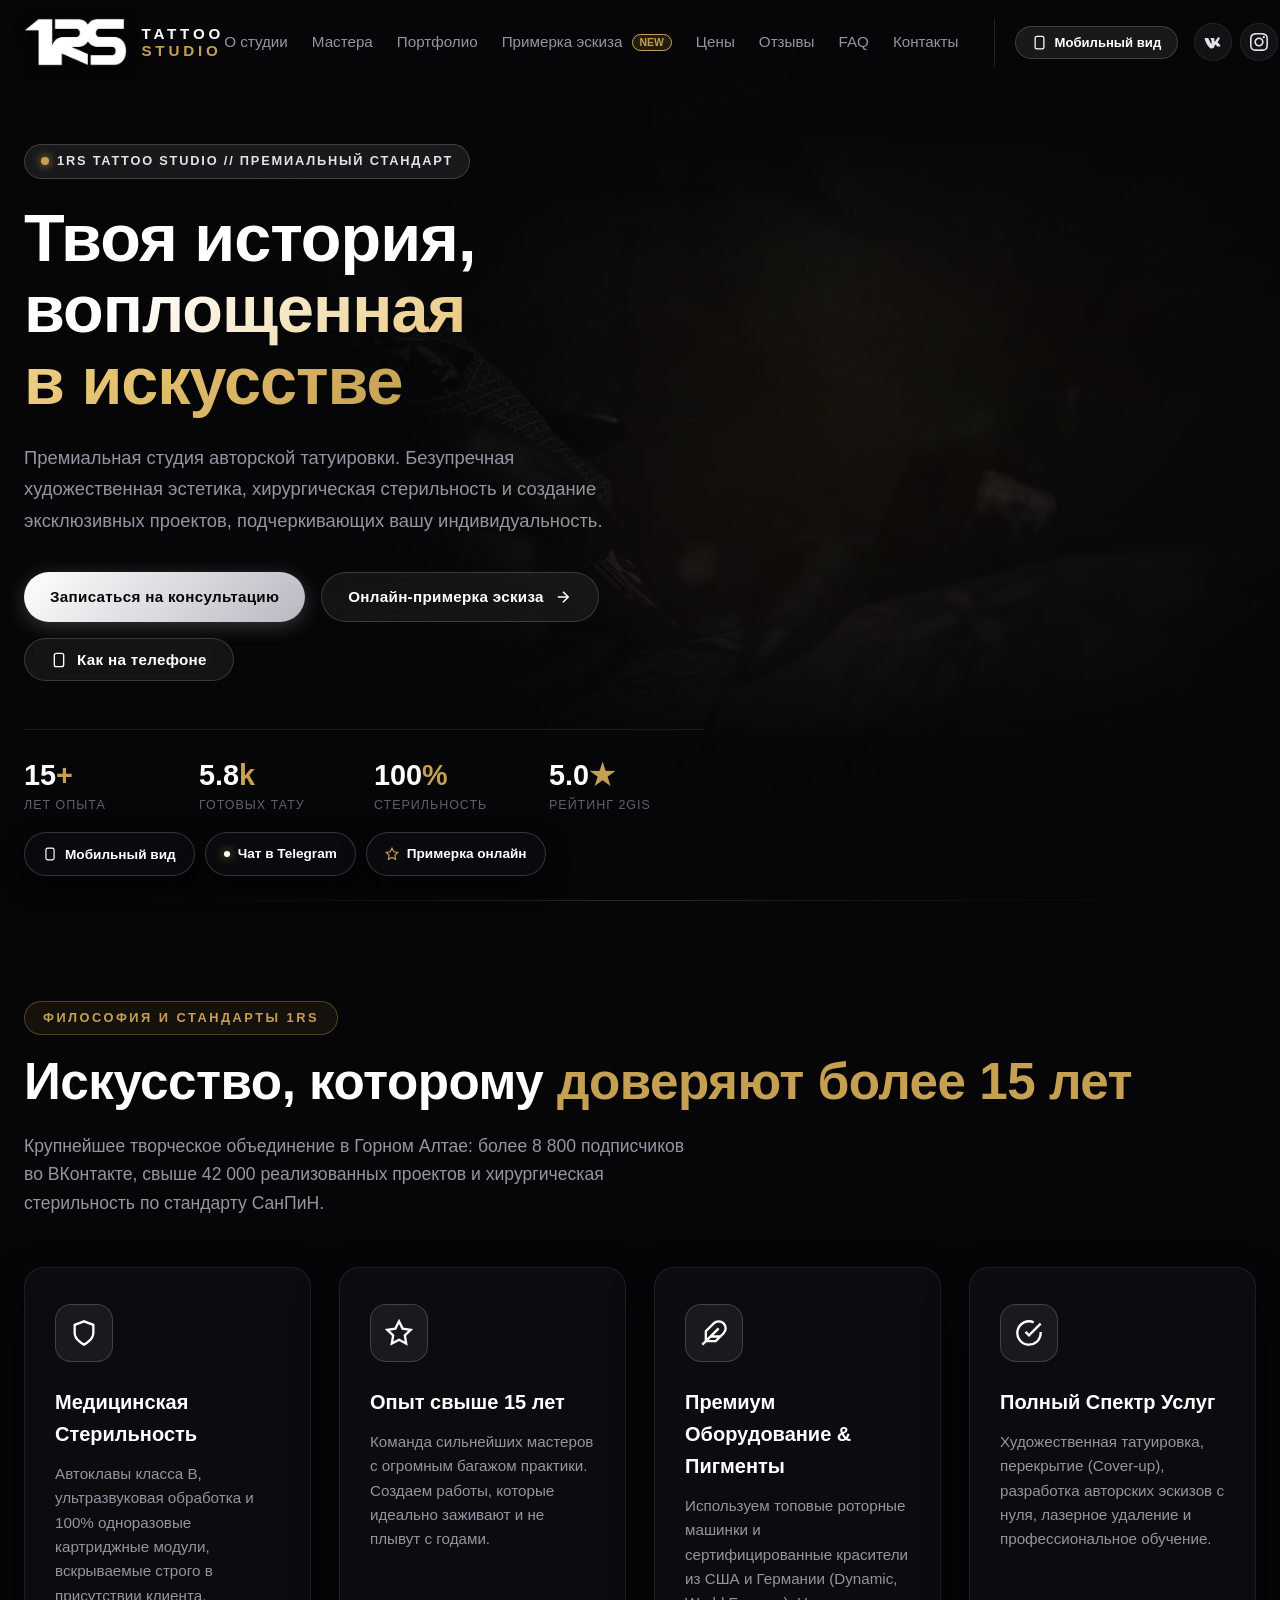
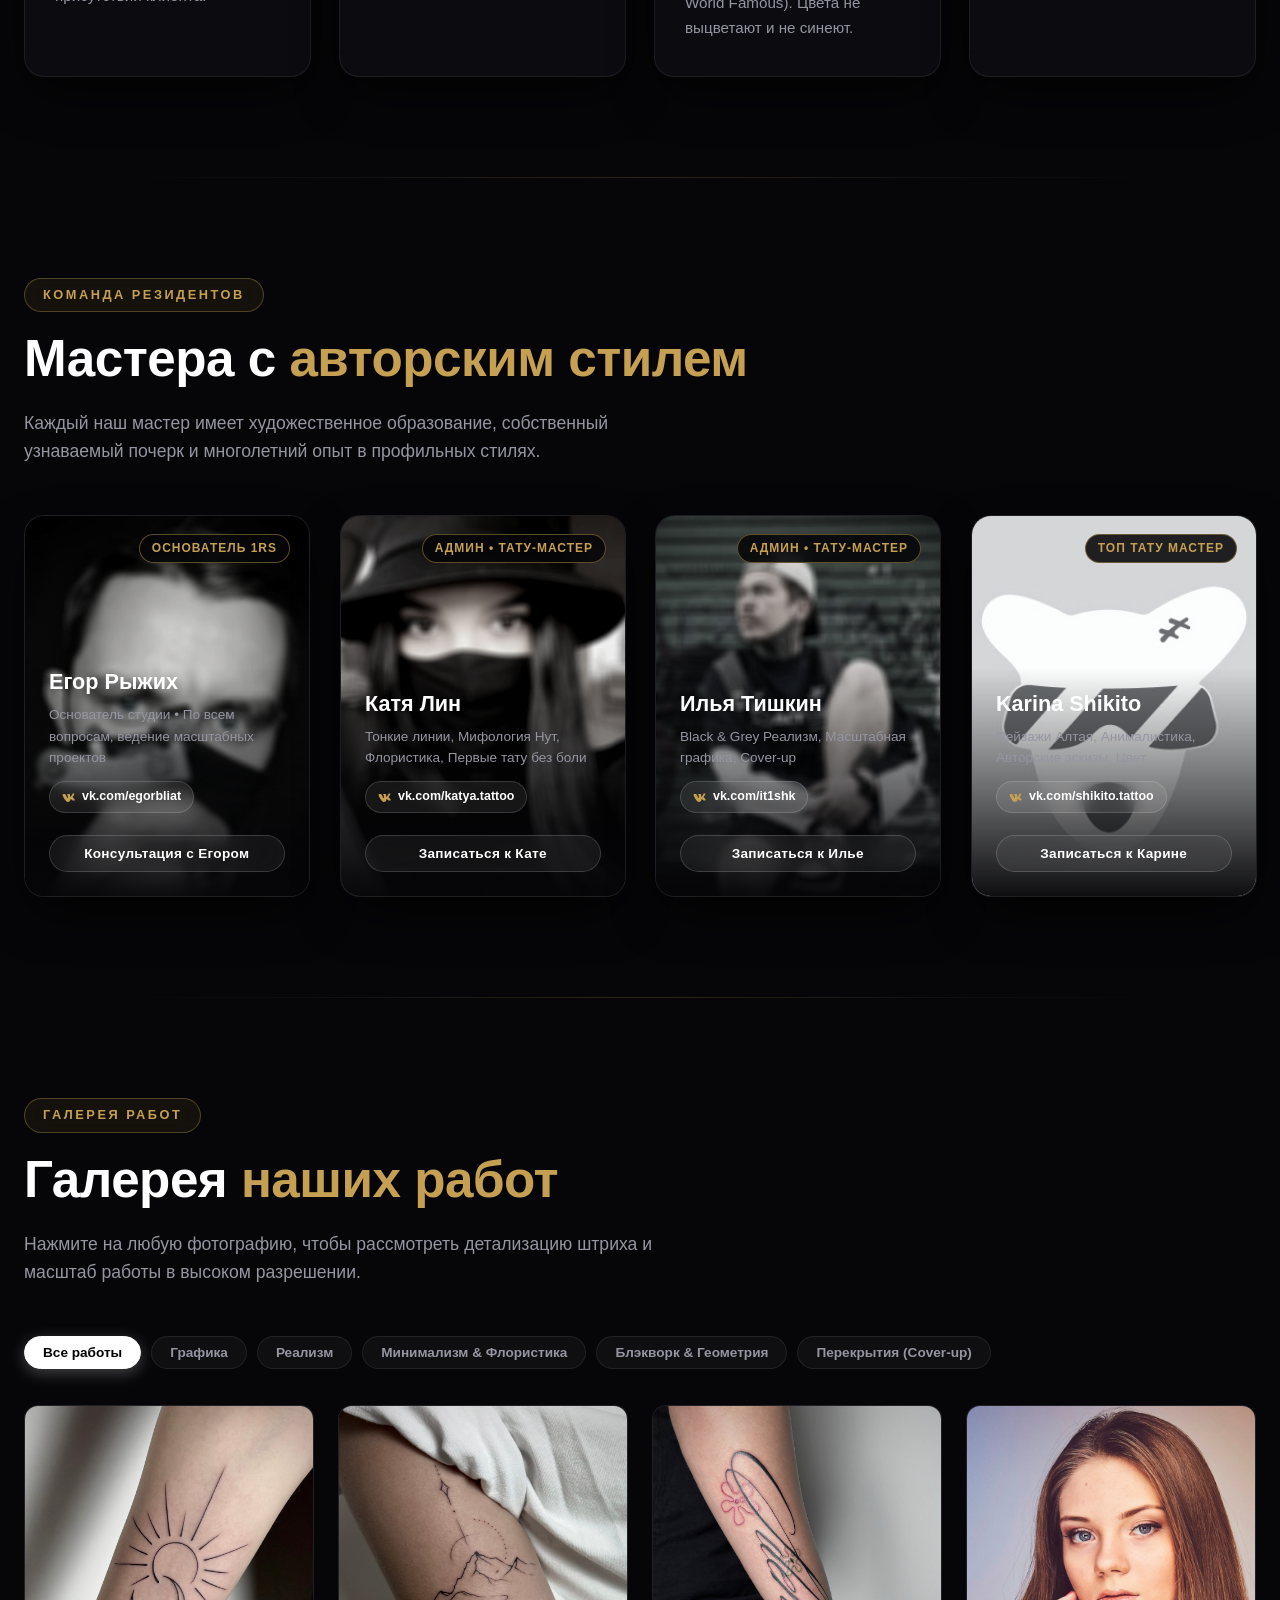
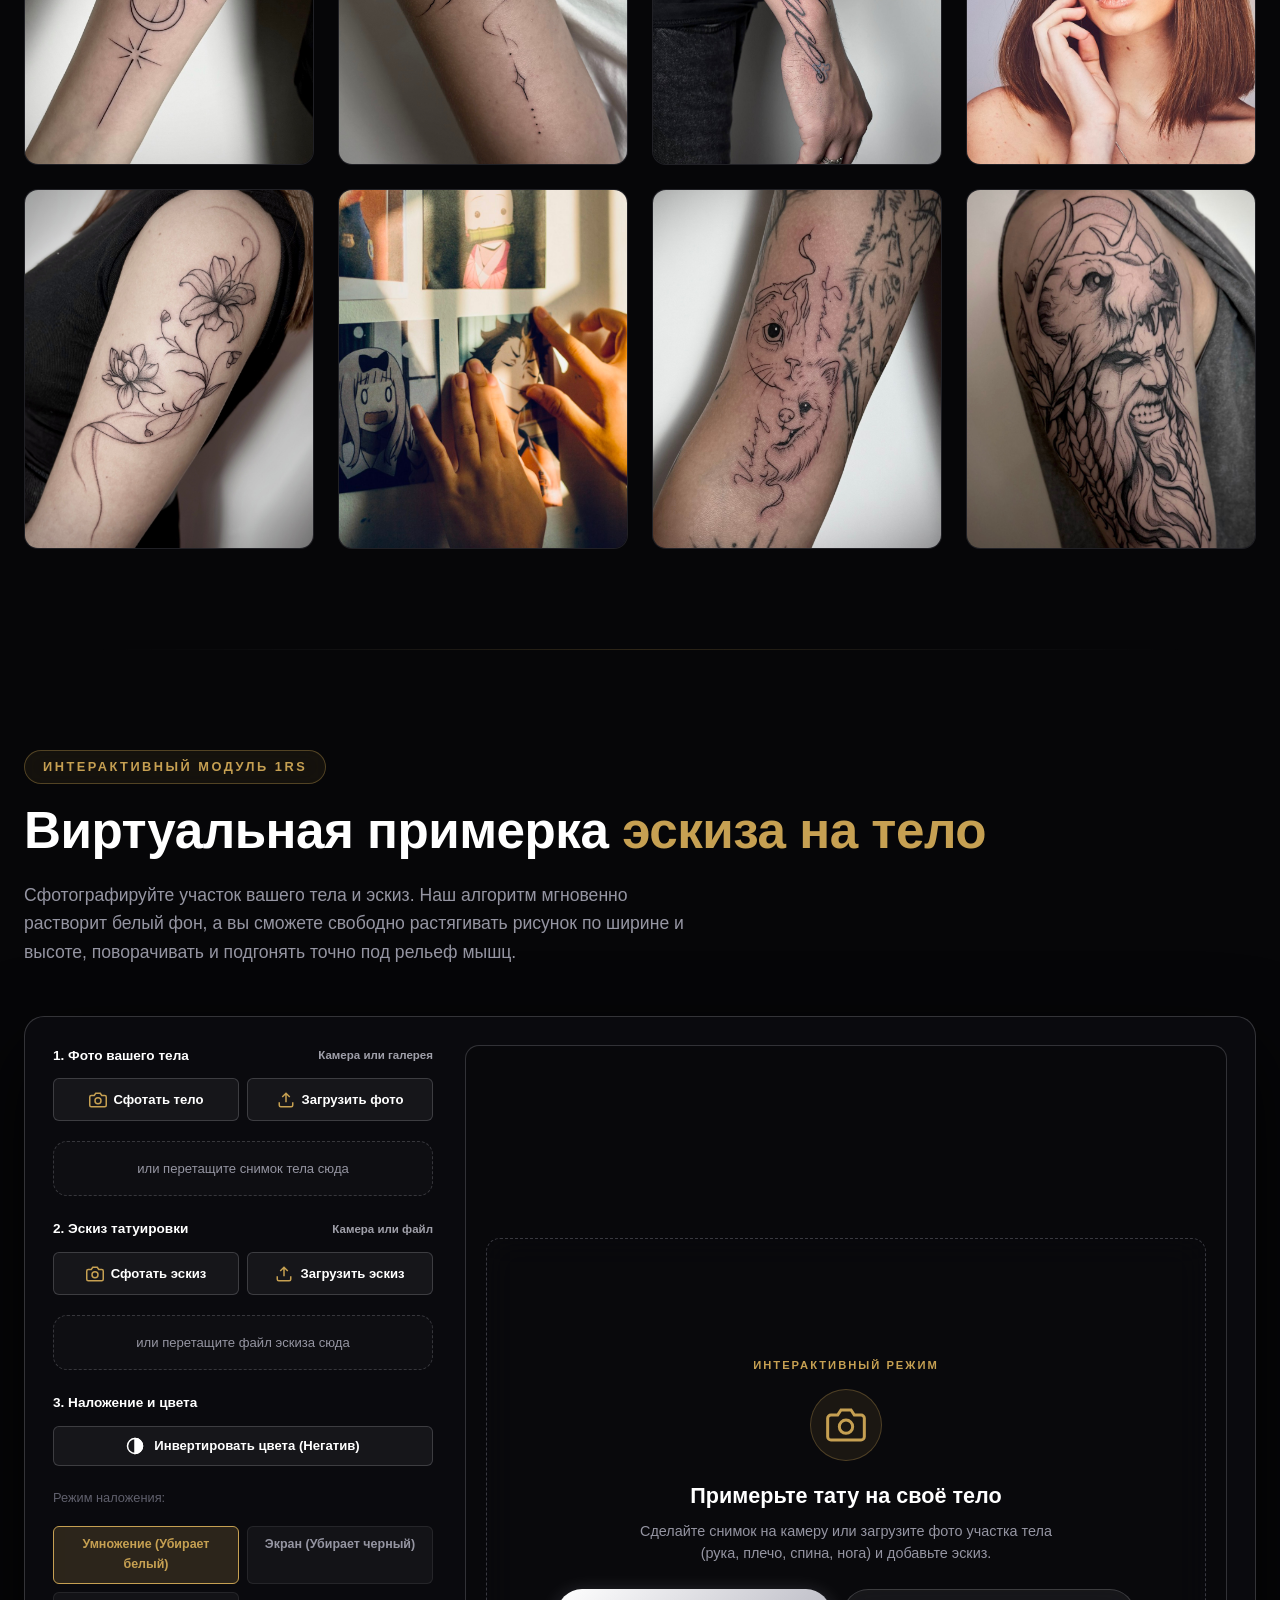
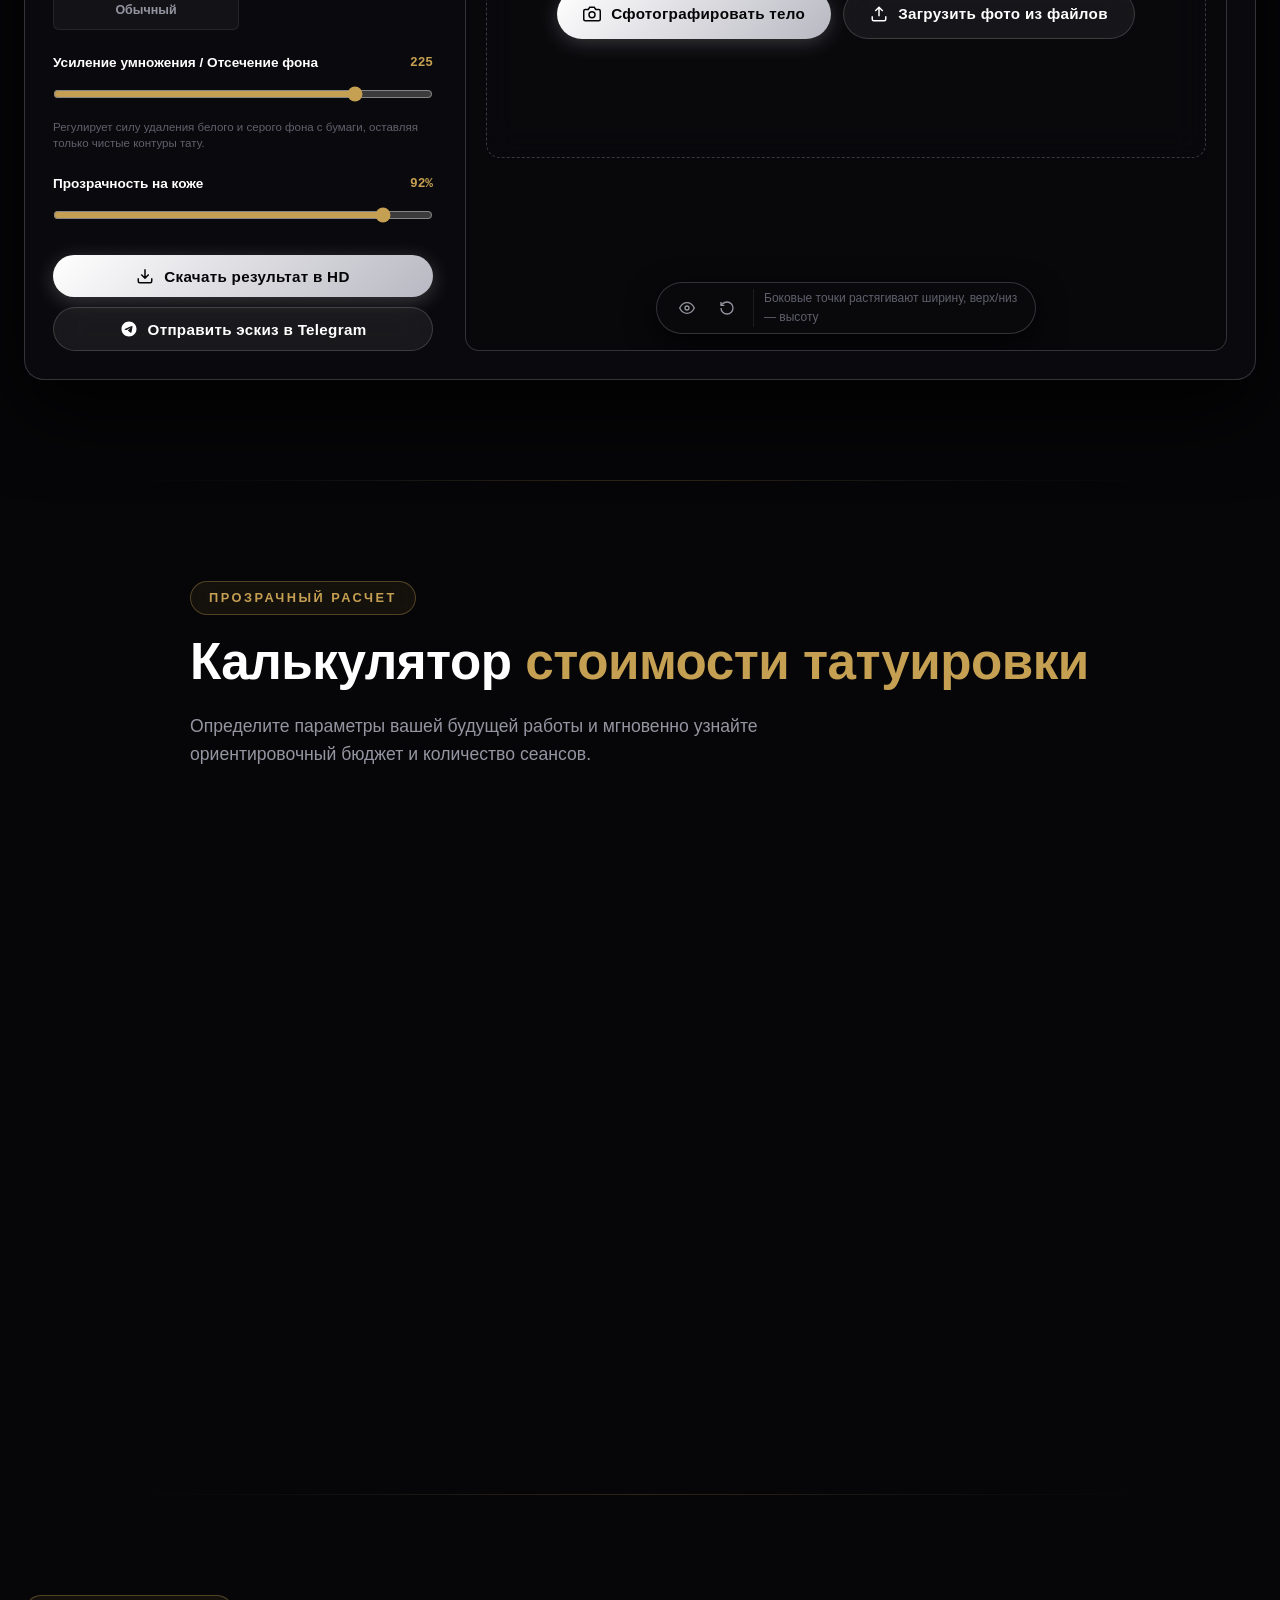
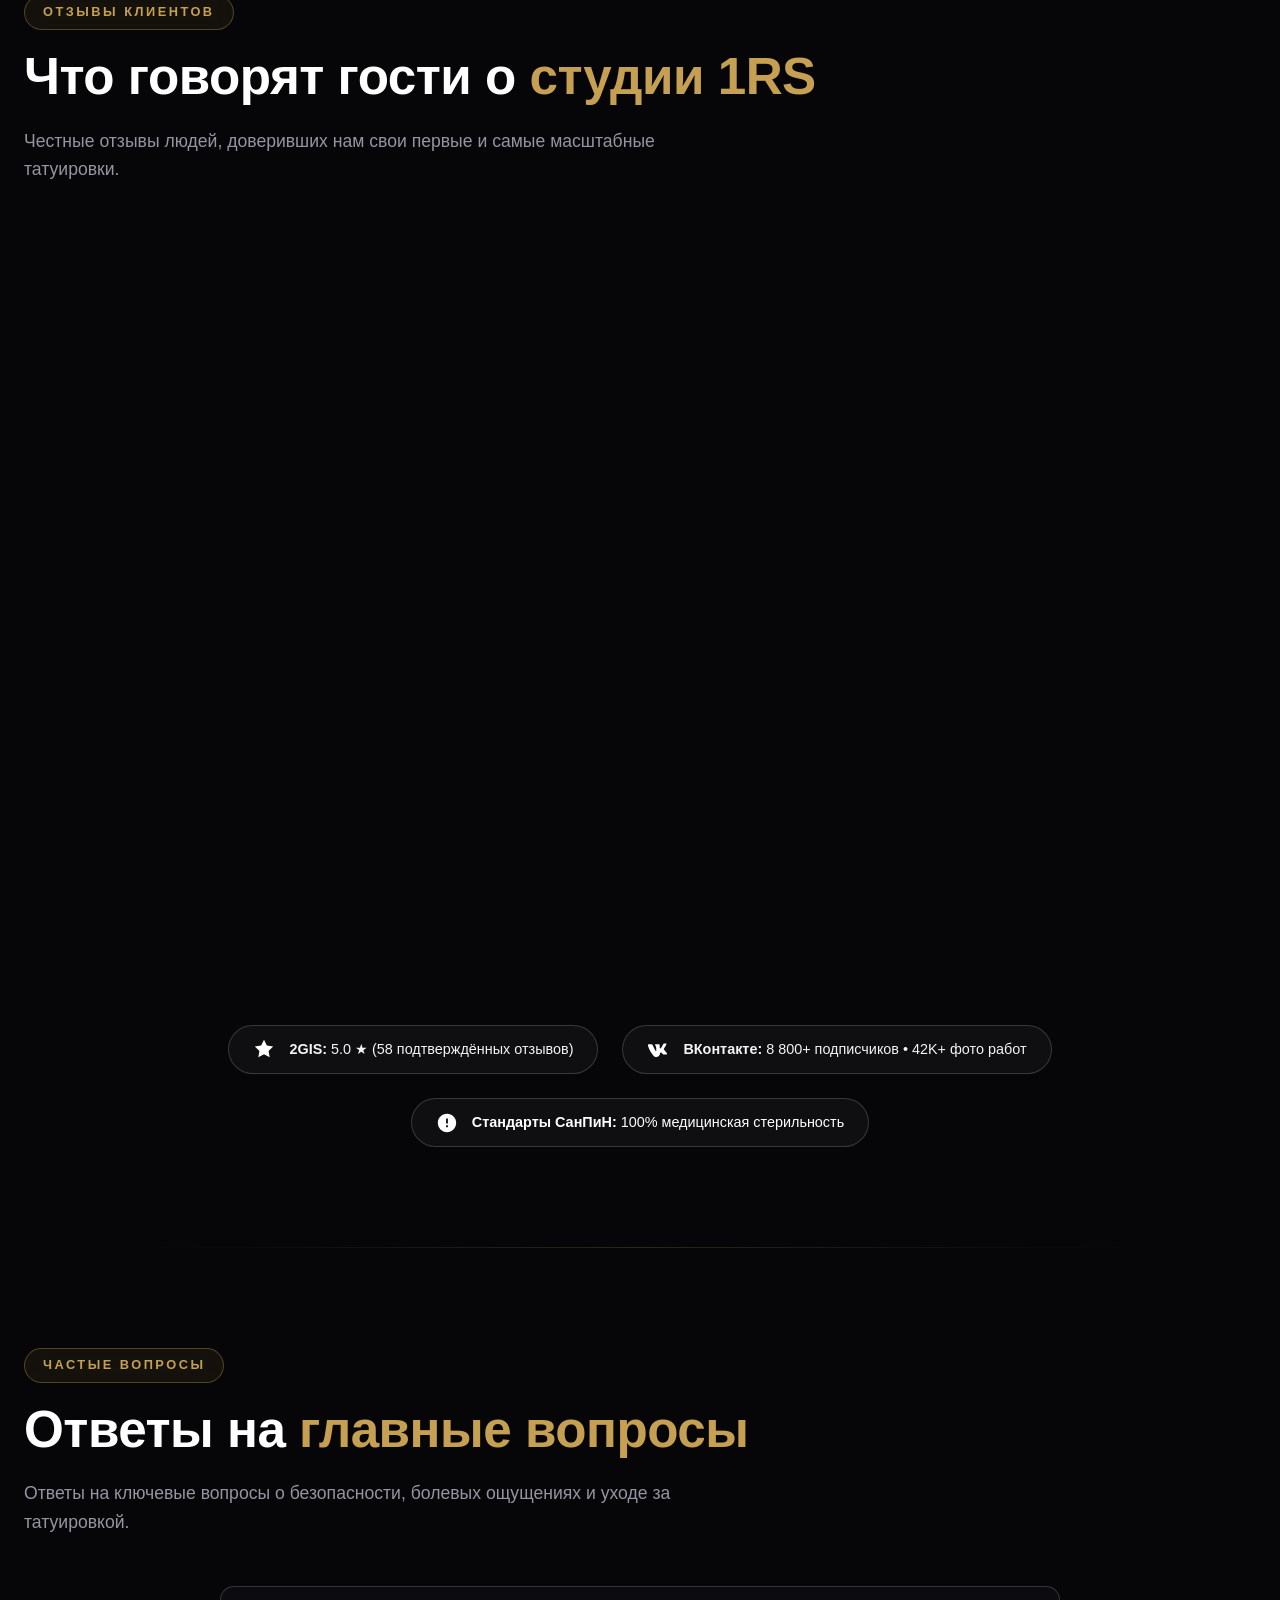
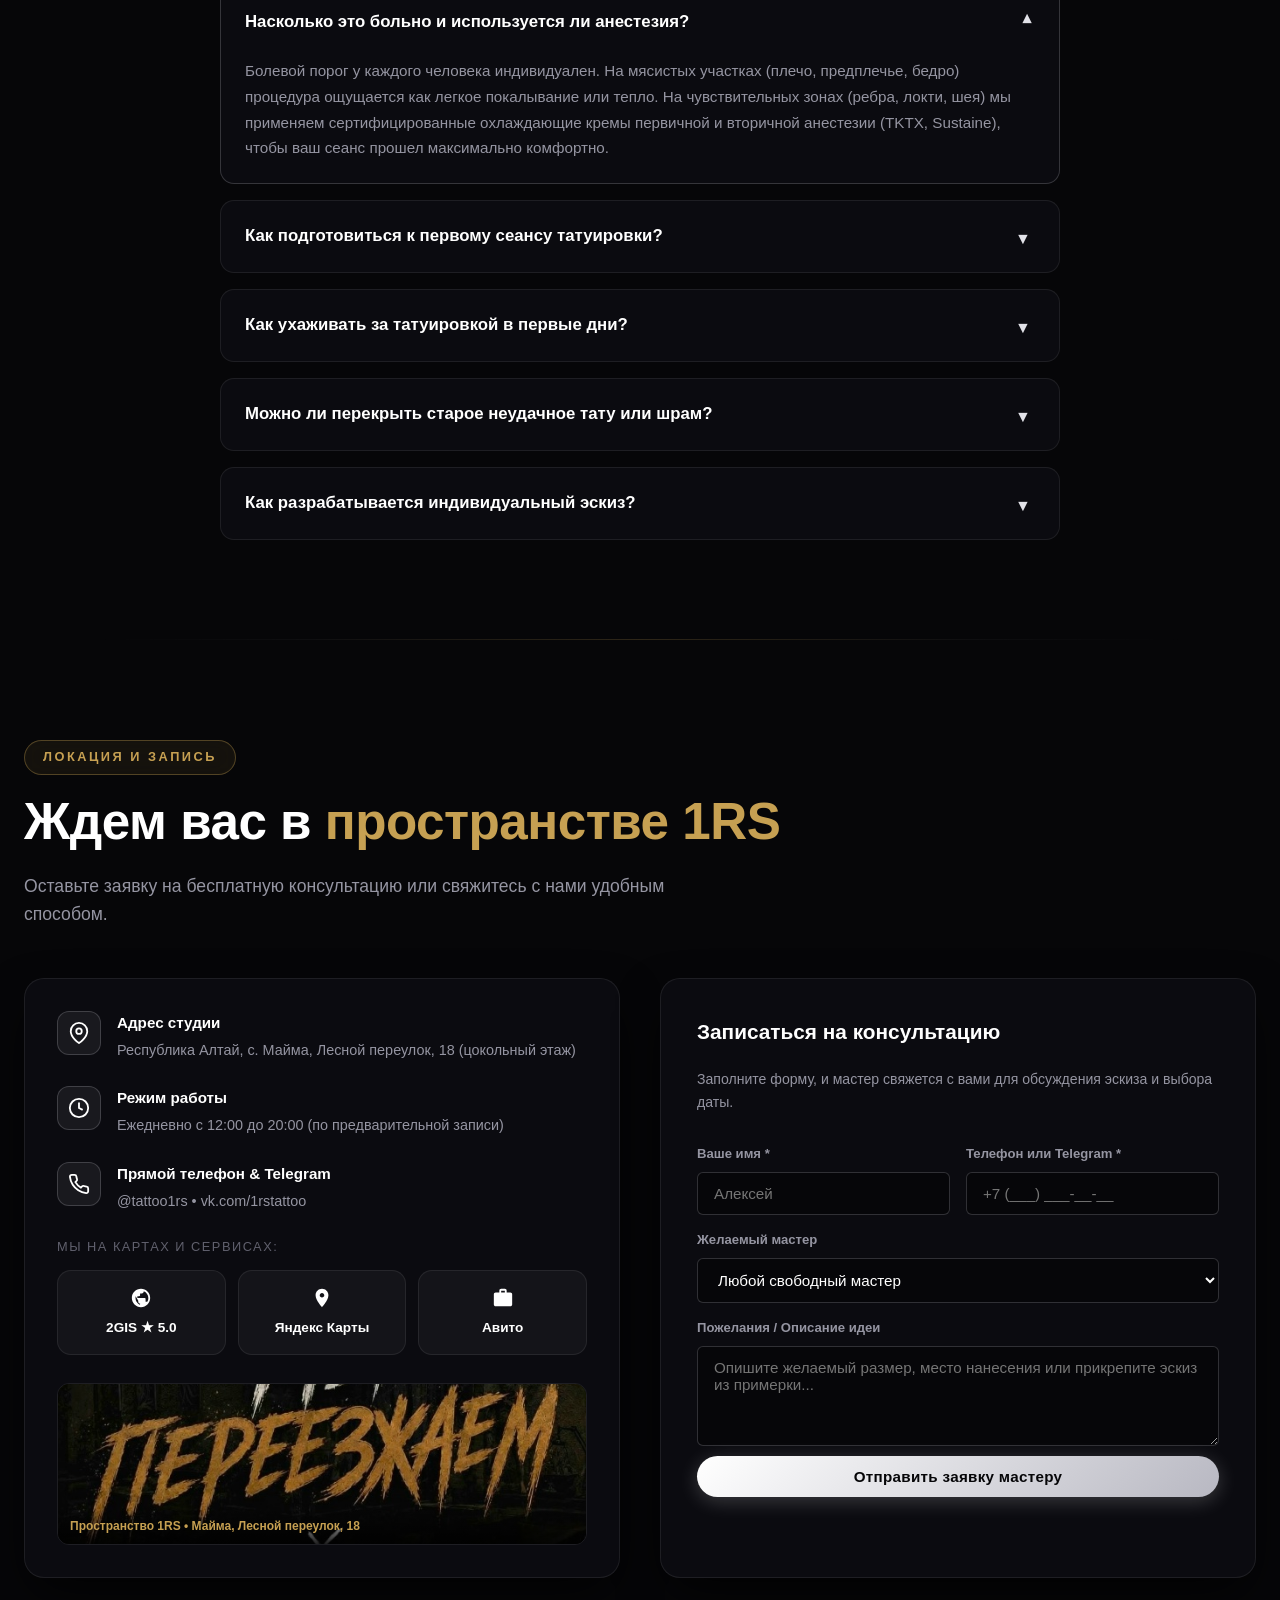
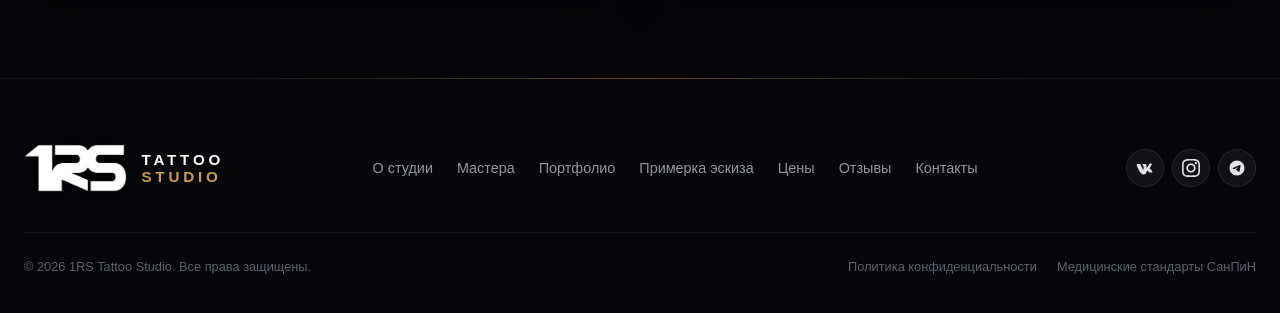
==== index.html @ 97dc03b3 "Add files via upload" ====
<!DOCTYPE html>
<html lang="ru">
<head>
  <meta charset="UTF-8">
  <meta name="viewport" content="width=device-width, initial-scale=1.0, maximum-scale=5.0">
  <title>1RS Tattoo Studio — Премиальная тату студия | Авторские татуировки и онлайн-примерка</title>
  <meta name="description" content="Премиальная студия авторской татуировки 1RS Tattoo Studio. Медицинская стерильность, лучшие мастера, индивидуальные эскизы и виртуальная онлайн-примерка тату на вашем теле.">
  <link rel="icon" type="image/png" href="assets/images/logo-transparent.png">

  <!-- Core Styles -->
  <link rel="stylesheet" href="assets/css/style.css">
</head>
<body id="top">

  <!-- Static Dark Background with Subtle Ambient Glow -->
  <div class="static-ambient-glow"></div>
  <div class="dark-vignette"></div>

  <!-- ==========================================================================
       HEADER & NAVIGATION
       ========================================================================== -->
  <header class="site-header">
    <div class="container nav-container">
      <!-- Clickable Logo returning to top -->
      <a href="#top" class="brand-logo" title="Наверх страницы">
        <img src="assets/images/logo-transparent.png" alt="TATTOO STUDIO" onerror="this.src='logo.jpg'">
        <div class="brand-title">
          <span class="brand-name">TATTOO</span>
          <span class="brand-sub">STUDIO</span>
        </div>
      </a>

      <!-- Desktop Nav with non-breaking spaces -->
      <ul class="nav-menu">
        <li><a href="#about" class="nav-link">О&nbsp;студии</a></li>
        <li><a href="#masters" class="nav-link">Мастера</a></li>
        <li><a href="#portfolio" class="nav-link">Портфолио</a></li>
        <li>
          <a href="#tryon" class="nav-link">
            Примерка&nbsp;эскиза <span class="nav-badge-pill">NEW</span>
          </a>
        </li>
        <li><a href="#calculator" class="nav-link">Цены</a></li>
        <li><a href="#reviews" class="nav-link">Отзывы</a></li>
        <li><a href="#faq" class="nav-link">FAQ</a></li>
        <li><a href="#contact" class="nav-link">Контакты</a></li>
      </ul>

      <!-- Nav Actions (Mobile Switcher, Socials & CTA) -->
      <div class="nav-actions">
        <!-- Button: Mobile View Simulator -->
        <button type="button" class="btn-mobile-preview open-mobile-sim-btn" title="Посмотреть, как сайт выглядит на смартфоне">
          <svg width="15" height="15" viewBox="0 0 24 24" fill="none" stroke="currentColor" stroke-width="2"><rect x="5" y="2" width="14" height="20" rx="3"/><line x1="12" y1="18" x2="12.01" y2="18"/></svg>
          <span>Мобильный вид</span>
        </button>

        <!-- Monochromatic Social Icons with generous margin from Nav -->
        <div class="social-pills">
          <!-- VK -->
          <a href="https://vk.com/1rstattoo" target="_blank" rel="noopener noreferrer" class="social-icon-btn" title="Мы ВКонтакте">
            <svg viewBox="0 0 24 24"><path d="M13.162 18.994c.609 0 .858-.406.851-.915-.072-2.172 1.055-2.736 1.83-2.029 1.156 1.054 1.488 2.012 2.658 2.012h2.09c1.07 0 1.583-.495 1.192-1.348-.382-.835-1.748-2.52-2.748-3.483-.71-.685-1.026-.97-.234-2.026.002-.003.004-.006.007-.01 1.743-2.327 2.92-5.074 2.16-5.074h-2.112c-.754 0-1.07.352-1.35.952-.89 1.91-2.062 4.14-3.078 4.31-.383.064-.56-.123-.56-.777V8.125c0-.986-.285-1.428-.973-1.428h-3.41c-.53 0-.85.394-.85.767 0 .89 1.328 1.096 1.463 3.606v2.54c0 .878-.38.995-.83.255-1.258-2.06-2.22-4.32-3.11-6.19-.28-.58-.61-.95-1.37-.95H2.21C1.2 6.725 1 7.18 1 7.73c0 .94 1.25 5.56 5.86 11.264 3.09 3.82 7.23 0 6.302 0z"/></svg>
          </a>
          <!-- Instagram -->
          <a href="https://instagram.com/1rstattoo" target="_blank" rel="noopener noreferrer" class="social-icon-btn" title="Наш Instagram">
            <svg viewBox="0 0 24 24"><path d="M12 2.163c3.204 0 3.584.012 4.85.07 3.252.148 4.771 1.691 4.919 4.919.058 1.265.069 1.645.069 4.849 0 3.205-.012 3.584-.069 4.849-.149 3.225-1.664 4.771-4.919 4.919-1.266.058-1.644.07-4.85.07-3.204 0-3.584-.012-4.849-.07-3.26-.149-4.771-1.699-4.919-4.92-.058-1.265-.07-1.644-.07-4.849 0-3.204.013-3.583.07-4.849.149-3.227 1.664-4.771 4.919-4.919 1.266-.057 1.645-.069 4.849-.069zm0-2.163c-3.259 0-3.667.014-4.947.072-4.358.2-6.78 2.618-6.98 6.98-.059 1.281-.073 1.689-.073 4.948 0 3.259.014 3.668.072 4.948.2 4.358 2.618 6.78 6.98 6.98 1.281.058 1.689.072 4.948.072 3.259 0 3.668-.014 4.948-.072 4.354-.2 6.782-2.618 6.979-6.98.059-1.28.073-1.689.073-4.948 0-3.259-.014-3.667-.072-4.947-.196-4.354-2.617-6.78-6.979-6.98-1.281-.059-1.69-.073-4.949-.073zm0 5.838c-3.403 0-6.162 2.759-6.162 6.162s2.759 6.163 6.162 6.163 6.162-2.759 6.162-6.163c0-3.403-2.759-6.162-6.162-6.162zm0 10.162c-2.209 0-4-1.79-4-4 0-2.209 1.791-4 4-4s4 1.791 4 4c0 2.21-1.791 4-4 4zm6.406-11.845c-.796 0-1.441.645-1.441 1.44s.645 1.44 1.441 1.44c.795 0 1.439-.645 1.439-1.44s-.644-1.44-1.439-1.44z"/></svg>
          </a>
          <!-- Telegram -->
          <a href="https://t.me/tattoo1rs" target="_blank" rel="noopener noreferrer" class="social-icon-btn" title="Telegram канал">
            <svg viewBox="0 0 24 24"><path d="M12 2C6.48 2 2 6.48 2 12s4.48 10 10 10 10-4.48 10-10S17.52 2 12 2zm4.64 6.8c-.15 1.58-.8 5.42-1.13 7.19-.14.75-.42 1-.68 1.03-.58.05-1.02-.38-1.58-.75-.88-.58-1.38-.94-2.23-1.5-.99-.65-.35-1.01.22-1.59.15-.15 2.71-2.48 2.76-2.69a.2.2 0 0 0-.05-.18c-.06-.05-.14-.03-.21-.02-.09.02-1.49.95-4.22 2.79-.4.27-.76.41-1.08.4-.36-.01-1.04-.2-1.55-.37-.63-.2-1.12-.31-1.08-.66.02-.18.27-.36.74-.55 2.92-1.27 4.86-2.11 5.83-2.51 2.78-1.16 3.35-1.36 3.73-1.36.08 0 .27.02.39.12.1.08.13.19.14.27-.01.06.01.24 0 .38z"/></svg>
          </a>
        </div>

        <a href="#contact" class="btn btn-primary btn-glow open-booking-modal">Записаться</a>
      </div>

      <!-- Mobile Hamburger Button -->
      <button class="mobile-toggle" aria-label="Открыть меню">
        <span class="hamburger-line"></span>
        <span class="hamburger-line"></span>
        <span class="hamburger-line"></span>
      </button>
    </div>
  </header>

  <!-- Mobile Drawer Menu -->
  <div class="mobile-drawer">
    <ul class="mobile-nav-list">
      <li><a href="#about" class="mobile-nav-link">О&nbsp;студии</a></li>
      <li><a href="#masters" class="mobile-nav-link">Мастера</a></li>
      <li><a href="#portfolio" class="mobile-nav-link">Портфолио</a></li>
      <li><a href="#tryon" class="mobile-nav-link">Примерка эскиза</a></li>
      <li><a href="#calculator" class="mobile-nav-link">Калькулятор цен</a></li>
      <li><a href="#reviews" class="mobile-nav-link">Отзывы</a></li>
      <li><a href="#faq" class="mobile-nav-link">FAQ</a></li>
      <li><a href="#contact" class="mobile-nav-link">Контакты</a></li>
    </ul>

    <div style="display: flex; justify-content: center; gap: 16px; margin-bottom: 24px;">
      <a href="https://vk.com/1rstattoo" target="_blank" class="social-icon-btn"><svg viewBox="0 0 24 24"><path d="M13.162 18.994c.609 0 .858-.406.851-.915-.072-2.172 1.055-2.736 1.83-2.029 1.156 1.054 1.488 2.012 2.658 2.012h2.09c1.07 0 1.583-.495 1.192-1.348-.382-.835-1.748-2.52-2.748-3.483-.71-.685-1.026-.97-.234-2.026.002-.003.004-.006.007-.01 1.743-2.327 2.92-5.074 2.16-5.074h-2.112c-.754 0-1.07.352-1.35.952-.89 1.91-2.062 4.14-3.078 4.31-.383.064-.56-.123-.56-.777V8.125c0-.986-.285-1.428-.973-1.428h-3.41c-.53 0-.85.394-.85.767 0 .89 1.328 1.096 1.463 3.606v2.54c0 .878-.38.995-.83.255-1.258-2.06-2.22-4.32-3.11-6.19-.28-.58-.61-.95-1.37-.95H2.21C1.2 6.725 1 7.18 1 7.73c0 .94 1.25 5.56 5.86 11.264 3.09 3.82 7.23 0 6.302 0z"/></svg></a>
      <a href="https://instagram.com/1rstattoo" target="_blank" class="social-icon-btn"><svg viewBox="0 0 24 24"><path d="M12 2.163c3.204 0 3.584.012 4.85.07 3.252.148 4.771 1.691 4.919 4.919.058 1.265.069 1.645.069 4.849 0 3.205-.012 3.584-.069 4.849-.149 3.225-1.664 4.771-4.919 4.919-1.266.058-1.644.07-4.85.07-3.204 0-3.584-.012-4.849-.07-3.26-.149-4.771-1.699-4.919-4.92-.058-1.265-.07-1.644-.07-4.849 0-3.204.013-3.583.07-4.849.149-3.227 1.664-4.771 4.919-4.919 1.266-.057 1.645-.069 4.849-.069zm0-2.163c-3.259 0-3.667.014-4.947.072-4.358.2-6.78 2.618-6.98 6.98-.059 1.281-.073 1.689-.073 4.948 0 3.259.014 3.668.072 4.948.2 4.358 2.618 6.78 6.98 6.98 1.281.058 1.689.072 4.948.072 3.259 0 3.668-.014 4.948-.072 4.354-.2 6.782-2.618 6.979-6.98.059-1.28.073-1.689.073-4.948 0-3.259-.014-3.667-.072-4.947-.196-4.354-2.617-6.78-6.979-6.98-1.281-.059-1.69-.073-4.949-.073zm0 5.838c-3.403 0-6.162 2.759-6.162 6.162s2.759 6.163 6.162 6.163 6.162-2.759 6.162-6.163c0-3.403-2.759-6.162-6.162-6.162zm0 10.162c-2.209 0-4-1.79-4-4 0-2.209 1.791-4 4-4s4 1.791 4 4c0 2.21-1.791 4-4 4zm6.406-11.845c-.796 0-1.441.645-1.441 1.44s.645 1.44 1.441 1.44c.795 0 1.439-.645 1.439-1.44s-.644-1.44-1.439-1.44z"/></svg></a>
      <a href="https://t.me/tattoo1rs" target="_blank" class="social-icon-btn"><svg viewBox="0 0 24 24"><path d="M12 2C6.48 2 2 6.48 2 12s4.48 10 10 10 10-4.48 10-10S17.52 2 12 2zm4.64 6.8c-.15 1.58-.8 5.42-1.13 7.19-.14.75-.42 1-.68 1.03-.58.05-1.02-.38-1.58-.75-.88-.58-1.38-.94-2.23-1.5-.99-.65-.35-1.01.22-1.59.15-.15 2.71-2.48 2.76-2.69a.2.2 0 0 0-.05-.18c-.06-.05-.14-.03-.21-.02-.09.02-1.49.95-4.22 2.79-.4.27-.76.41-1.08.4-.36-.01-1.04-.2-1.55-.37-.63-.2-1.12-.31-1.08-.66.02-.18.27-.36.74-.55 2.92-1.27 4.86-2.11 5.83-2.51 2.78-1.16 3.35-1.36 3.73-1.36.08 0 .27.02.39.12.1.08.13.19.14.27-.01.06.01.24 0 .38z"/></svg></a>
    </div>

    <a href="#contact" class="btn btn-primary" style="width: 100%;">Записаться на сеанс</a>
  </div>

  <!-- ==========================================================================
       FULLSCREEN CINEMATIC HERO SECTION
       Realistic Tattoo Machine Video with Parallax & Soft Gradient Transitions
       ========================================================================== -->
  <section class="hero-section" id="hero">
    <!-- Fullscreen Realistic Cinematic Background Video -->
    <div class="hero-fullscreen-cinematic">
      <video class="hero-cinematic-video" src="assets/videos/hero-tattoo.webm" autoplay muted loop playsinline></video>
      <div class="hero-cinematic-gradient"></div>
    </div>

    <div class="container hero-grid">
      <!-- Left Editorial Column -->
      <div class="hero-content">
        <div class="hero-pill">
          <span class="hero-pill-dot"></span>
          1RS TATTOO STUDIO // ПРЕМИАЛЬНЫЙ СТАНДАРТ
        </div>

        <h1 class="hero-title">
          Твоя история, <br>
          <span class="hero-title-highlight">воплощенная в&nbsp;искусстве</span>
        </h1>

        <p class="hero-subtitle">
          Премиальная студия авторской татуировки. Безупречная художественная эстетика, хирургическая стерильность и&nbsp;создание эксклюзивных проектов, подчеркивающих вашу индивидуальность.
        </p>

        <div class="hero-buttons">
          <a href="#contact" class="btn btn-primary btn-glow open-booking-modal">Записаться на консультацию</a>
          <a href="#tryon" class="btn btn-glass">
            <span>Онлайн-примерка эскиза</span>
            <svg width="18" height="18" viewBox="0 0 24 24" fill="none" stroke="currentColor" stroke-width="2"><path d="M5 12h14M12 5l7 7-7 7"/></svg>
          </a>
          <button type="button" class="btn btn-glass open-mobile-sim-btn" title="Открыть в виде смартфона">
            <svg width="16" height="16" viewBox="0 0 24 24" fill="none" stroke="currentColor" stroke-width="2"><rect x="5" y="2" width="14" height="20" rx="3"/><line x1="12" y1="18" x2="12.01" y2="18"/></svg>
            <span>Как на телефоне</span>
          </button>
        </div>

        <!-- Quick Stats -->
        <div class="hero-stats">
          <div class="hero-stat-item">
            <div class="stat-value">15<span>+</span></div>
            <div class="stat-label">Лет опыта</div>
          </div>
          <div class="hero-stat-item">
            <div class="stat-value">5.8<span>k</span></div>
            <div class="stat-label">Готовых тату</div>
          </div>
          <div class="hero-stat-item">
            <div class="stat-value">100<span>%</span></div>
            <div class="stat-label">Стерильность</div>
          </div>
          <div class="hero-stat-item">
            <div class="stat-value">5.0<span>★</span></div>
            <div class="stat-label">Рейтинг 2GIS</div>
          </div>
        </div>
      </div>
    </div>
  </section>

  <div class="section-divider"></div>

  <!-- ==========================================================================
       ABOUT & STANDARDS SECTION
       ========================================================================== -->
  <section id="about">
    <div class="container">
      <div class="section-tag">ФИЛОСОФИЯ И&nbsp;СТАНДАРТЫ 1RS</div>
      <h2 class="section-title">Искусство, которому <span class="title-accent">доверяют более 15 лет</span></h2>
      <p class="section-desc">Крупнейшее творческое объединение в Горном Алтае: более 8 800 подписчиков во ВКонтакте, свыше 42 000 реализованных проектов и хирургическая стерильность по стандарту СанПиН.</p>

      <div class="standards-grid">
        <div class="glass-panel standard-card">
          <div class="standard-icon-box">
            <svg width="28" height="28" viewBox="0 0 24 24" fill="none" stroke="currentColor" stroke-width="2"><path d="M12 22s8-4 8-10V5l-8-3-8 3v7c0 6 8 10 8 10z"/></svg>
          </div>
          <h3 class="standard-title">Медицинская Стерильность</h3>
          <p class="standard-text">Автоклавы класса B, ультразвуковая обработка и 100% одноразовые картриджные модули, вскрываемые строго в присутствии клиента.</p>
        </div>

        <div class="glass-panel standard-card">
          <div class="standard-icon-box">
            <svg width="28" height="28" viewBox="0 0 24 24" fill="none" stroke="currentColor" stroke-width="2"><polygon points="12 2 15.09 8.26 22 9.27 17 14.14 18.18 21.02 12 17.77 5.82 21.02 7 14.14 2 9.27 8.91 8.26 12 2"/></svg>
          </div>
          <h3 class="standard-title">Опыт свыше 15 лет</h3>
          <p class="standard-text">Команда сильнейших мастеров с огромным багажом практики. Создаем работы, которые идеально заживают и не плывут с годами.</p>
        </div>

        <div class="glass-panel standard-card">
          <div class="standard-icon-box">
            <svg width="28" height="28" viewBox="0 0 24 24" fill="none" stroke="currentColor" stroke-width="2"><path d="M20.24 12.24a6 6 0 0 0-8.49-8.49L5 10.5V19h8.5zM16 8L2 22M17.5 15H9"/></svg>
          </div>
          <h3 class="standard-title">Премиум Оборудование & Пигменты</h3>
          <p class="standard-text">Используем топовые роторные машинки и сертифицированные красители из США и Германии (Dynamic, World Famous). Цвета не выцветают и не синеют.</p>
        </div>

        <div class="glass-panel standard-card">
          <div class="standard-icon-box">
            <svg width="28" height="28" viewBox="0 0 24 24" fill="none" stroke="currentColor" stroke-width="2"><path d="M22 11.08V12a10 10 0 1 1-5.93-9.14M22 4L12 14.01l-3-3"/></svg>
          </div>
          <h3 class="standard-title">Полный Спектр Услуг</h3>
          <p class="standard-text">Художественная татуировка, перекрытие (Cover-up), разработка авторских эскизов с нуля, лазерное удаление и профессиональное обучение.</p>
        </div>
      </div>
    </div>
  </section>

  <div class="section-divider"></div>

  <!-- ==========================================================================
       MASTERS SECTION
       ========================================================================== -->
  <section id="masters">
    <div class="container">
      <div class="section-tag">КОМАНДА РЕЗИДЕНТОВ</div>
      <h2 class="section-title">Мастера с&nbsp;<span class="title-accent">авторским стилем</span></h2>
      <p class="section-desc">Каждый наш мастер имеет художественное образование, собственный узнаваемый почерк и многолетний опыт в профильных стилях.</p>

      <div class="masters-grid">
        <!-- Master 1: Егор Рыжих -->
        <div class="glass-panel master-card">
          <div class="master-photo-box">
            <img src="assets/images/masters/master-1.jpg" alt="Егор Рыжих">
            <span class="master-exp-badge">ОСНОВАТЕЛЬ 1RS</span>
            <div class="master-overlay">
              <h3 class="master-name">Егор Рыжих</h3>
              <p class="master-styles">Основатель студии • По всем вопросам, ведение масштабных проектов</p>
              <div class="master-actions-row">
                <a href="https://vk.com/egorbliat" target="_blank" rel="noopener noreferrer" class="master-vk-badge" title="Открыть профиль Егора во ВКонтакте">
                  <svg viewBox="0 0 24 24"><path d="M13.162 18.994c.609 0 .858-.406.851-.915-.072-2.172 1.055-2.736 1.83-2.029 1.156 1.054 1.488 2.012 2.658 2.012h2.09c1.07 0 1.583-.495 1.192-1.348-.382-.835-1.748-2.52-2.748-3.483-.71-.685-1.026-.97-.234-2.026.002-.003.004-.006.007-.01 1.743-2.327 2.92-5.074 2.16-5.074h-2.112c-.754 0-1.07.352-1.35.952-.89 1.91-2.062 4.14-3.078 4.31-.383.064-.56-.123-.56-.777V8.125c0-.986-.285-1.428-.973-1.428h-3.41c-.53 0-.85.394-.85.767 0 .89 1.328 1.096 1.463 3.606v2.54c0 .878-.38.995-.83.255-1.258-2.06-2.22-4.32-3.11-6.19-.28-.58-.61-.95-1.37-.95H2.21C1.2 6.725 1 7.18 1 7.73c0 .94 1.25 5.56 5.86 11.264 3.09 3.82 7.23 0 6.302 0z"/></svg>
                  <span>vk.com/egorbliat</span>
                </a>
                <button class="btn btn-glass master-btn-book open-booking-modal" data-master-name="Егор Рыжих">Консультация с Егором</button>
              </div>
            </div>
          </div>
        </div>

        <!-- Master 2: Катя Лин -->
        <div class="glass-panel master-card">
          <div class="master-photo-box">
            <img src="assets/images/masters/master-2.jpg" alt="Катя Лин">
            <span class="master-exp-badge">АДМИН • ТАТУ-МАСТЕР</span>
            <div class="master-overlay">
              <h3 class="master-name">Катя Лин</h3>
              <p class="master-styles">Тонкие линии, Мифология Нут, Флористика, Первые тату без боли</p>
              <div class="master-actions-row">
                <a href="https://vk.com/katya.tattoo" target="_blank" rel="noopener noreferrer" class="master-vk-badge" title="Открыть профиль Кати во ВКонтакте">
                  <svg viewBox="0 0 24 24"><path d="M13.162 18.994c.609 0 .858-.406.851-.915-.072-2.172 1.055-2.736 1.83-2.029 1.156 1.054 1.488 2.012 2.658 2.012h2.09c1.07 0 1.583-.495 1.192-1.348-.382-.835-1.748-2.52-2.748-3.483-.71-.685-1.026-.97-.234-2.026.002-.003.004-.006.007-.01 1.743-2.327 2.92-5.074 2.16-5.074h-2.112c-.754 0-1.07.352-1.35.952-.89 1.91-2.062 4.14-3.078 4.31-.383.064-.56-.123-.56-.777V8.125c0-.986-.285-1.428-.973-1.428h-3.41c-.53 0-.85.394-.85.767 0 .89 1.328 1.096 1.463 3.606v2.54c0 .878-.38.995-.83.255-1.258-2.06-2.22-4.32-3.11-6.19-.28-.58-.61-.95-1.37-.95H2.21C1.2 6.725 1 7.18 1 7.73c0 .94 1.25 5.56 5.86 11.264 3.09 3.82 7.23 0 6.302 0z"/></svg>
                  <span>vk.com/katya.tattoo</span>
                </a>
                <button class="btn btn-glass master-btn-book open-booking-modal" data-master-name="Катя Лин">Записаться к Кате</button>
              </div>
            </div>
          </div>
        </div>

        <!-- Master 3: Илья Тишкин -->
        <div class="glass-panel master-card">
          <div class="master-photo-box">
            <img src="assets/images/masters/master-3.jpg" alt="Илья Тишкин">
            <span class="master-exp-badge">АДМИН • ТАТУ-МАСТЕР</span>
            <div class="master-overlay">
              <h3 class="master-name">Илья Тишкин</h3>
              <p class="master-styles">Black & Grey Реализм, Масштабная графика, Cover-up</p>
              <div class="master-actions-row">
                <a href="https://vk.com/it1shk" target="_blank" rel="noopener noreferrer" class="master-vk-badge" title="Открыть профиль Ильи во ВКонтакте">
                  <svg viewBox="0 0 24 24"><path d="M13.162 18.994c.609 0 .858-.406.851-.915-.072-2.172 1.055-2.736 1.83-2.029 1.156 1.054 1.488 2.012 2.658 2.012h2.09c1.07 0 1.583-.495 1.192-1.348-.382-.835-1.748-2.52-2.748-3.483-.71-.685-1.026-.97-.234-2.026.002-.003.004-.006.007-.01 1.743-2.327 2.92-5.074 2.16-5.074h-2.112c-.754 0-1.07.352-1.35.952-.89 1.91-2.062 4.14-3.078 4.31-.383.064-.56-.123-.56-.777V8.125c0-.986-.285-1.428-.973-1.428h-3.41c-.53 0-.85.394-.85.767 0 .89 1.328 1.096 1.463 3.606v2.54c0 .878-.38.995-.83.255-1.258-2.06-2.22-4.32-3.11-6.19-.28-.58-.61-.95-1.37-.95H2.21C1.2 6.725 1 7.18 1 7.73c0 .94 1.25 5.56 5.86 11.264 3.09 3.82 7.23 0 6.302 0z"/></svg>
                  <span>vk.com/it1shk</span>
                </a>
                <button class="btn btn-glass master-btn-book open-booking-modal" data-master-name="Илья Тишкин">Записаться к Илье</button>
              </div>
            </div>
          </div>
        </div>

        <!-- Master 4: Karina Shikito -->
        <div class="glass-panel master-card">
          <div class="master-photo-box">
            <img src="assets/images/masters/master-4.jpg" alt="Karina Shikito">
            <span class="master-exp-badge">ТОП ТАТУ МАСТЕР</span>
            <div class="master-overlay">
              <h3 class="master-name">Karina Shikito</h3>
              <p class="master-styles">Пейзажи Алтая, Анималистика, Авторские эскизы, Цвет</p>
              <div class="master-actions-row">
                <a href="https://vk.com/shikito.tattoo" target="_blank" rel="noopener noreferrer" class="master-vk-badge" title="Открыть профиль Карины во ВКонтакте">
                  <svg viewBox="0 0 24 24"><path d="M13.162 18.994c.609 0 .858-.406.851-.915-.072-2.172 1.055-2.736 1.83-2.029 1.156 1.054 1.488 2.012 2.658 2.012h2.09c1.07 0 1.583-.495 1.192-1.348-.382-.835-1.748-2.52-2.748-3.483-.71-.685-1.026-.97-.234-2.026.002-.003.004-.006.007-.01 1.743-2.327 2.92-5.074 2.16-5.074h-2.112c-.754 0-1.07.352-1.35.952-.89 1.91-2.062 4.14-3.078 4.31-.383.064-.56-.123-.56-.777V8.125c0-.986-.285-1.428-.973-1.428h-3.41c-.53 0-.85.394-.85.767 0 .89 1.328 1.096 1.463 3.606v2.54c0 .878-.38.995-.83.255-1.258-2.06-2.22-4.32-3.11-6.19-.28-.58-.61-.95-1.37-.95H2.21C1.2 6.725 1 7.18 1 7.73c0 .94 1.25 5.56 5.86 11.264 3.09 3.82 7.23 0 6.302 0z"/></svg>
                  <span>vk.com/shikito.tattoo</span>
                </a>
                <button class="btn btn-glass master-btn-book open-booking-modal" data-master-name="Karina Shikito">Записаться к Карине</button>
              </div>
            </div>
          </div>
        </div>
      </div>
    </div>
  </section>

  <div class="section-divider"></div>

  <!-- ==========================================================================
       PORTFOLIO & GALLERY SECTION
       ========================================================================== -->
  <section id="portfolio">
    <div class="container">
      <div class="section-tag">ГАЛЕРЕЯ РАБОТ</div>
      <h2 class="section-title">Галерея <span class="title-accent">наших работ</span></h2>
      <p class="section-desc">Нажмите на любую фотографию, чтобы рассмотреть детализацию штриха и масштаб работы в высоком разрешении.</p>

      <!-- Category Filter Tabs -->
      <div class="portfolio-filters">
        <button class="filter-btn active" data-filter="all">Все работы</button>
        <button class="filter-btn" data-filter="Графика">Графика</button>
        <button class="filter-btn" data-filter="Реализм">Реализм</button>
        <button class="filter-btn" data-filter="Минимализм">Минимализм & Флористика</button>
        <button class="filter-btn" data-filter="Блэкворк">Блэкворк & Геометрия</button>
        <button class="filter-btn" data-filter="Перекрытия">Перекрытия (Cover-up)</button>
      </div>

      <!-- Portfolio Grid -->
      <div class="portfolio-grid">
        <div class="portfolio-item" data-category="Графика">
          <img src="assets/images/portfolio/portfolio-1.jpg" alt="Богиня неба Нут • Автор Катя">
          <div class="portfolio-item-overlay">
            <span class="portfolio-tag">Катя • Графика</span>
            <h4 class="portfolio-title">Богиня Нут & Мифология</h4>
          </div>
          <div class="portfolio-view-icon">
            <svg width="16" height="16" viewBox="0 0 24 24" fill="none" stroke="currentColor" stroke-width="2.2"><circle cx="11" cy="11" r="7"/><line x1="21" y1="21" x2="16" y2="16"/></svg>
          </div>
        </div>

        <div class="portfolio-item" data-category="Графика">
          <img src="assets/images/portfolio/portfolio-2.jpg" alt="Пейзажи Алтая • Автор Карина">
          <div class="portfolio-item-overlay">
            <span class="portfolio-tag">Карина • Графика</span>
            <h4 class="portfolio-title">Горный Алтай & Дракон</h4>
          </div>
          <div class="portfolio-view-icon">
            <svg width="16" height="16" viewBox="0 0 24 24" fill="none" stroke="currentColor" stroke-width="2.2"><circle cx="11" cy="11" r="7"/><line x1="21" y1="21" x2="16" y2="16"/></svg>
          </div>
        </div>

        <div class="portfolio-item" data-category="Графика">
          <img src="assets/images/portfolio/portfolio-3.jpg" alt="Авторская Графика • Автор Илья Тишкин">
          <div class="portfolio-item-overlay">
            <span class="portfolio-tag">Илья • Графика</span>
            <h4 class="portfolio-title">Авторская Графика</h4>
          </div>
          <div class="portfolio-view-icon">
            <svg width="16" height="16" viewBox="0 0 24 24" fill="none" stroke="currentColor" stroke-width="2.2"><circle cx="11" cy="11" r="7"/><line x1="21" y1="21" x2="16" y2="16"/></svg>
          </div>
        </div>

        <div class="portfolio-item" data-category="Реализм">
          <img src="assets/images/portfolio/portfolio-4.jpg" alt="Анатомическое Сердце • Автор Илья">
          <div class="portfolio-item-overlay">
            <span class="portfolio-tag">Илья • Реализм</span>
            <h4 class="portfolio-title">Анатомический Реализм</h4>
          </div>
          <div class="portfolio-view-icon">
            <svg width="16" height="16" viewBox="0 0 24 24" fill="none" stroke="currentColor" stroke-width="2.2"><circle cx="11" cy="11" r="7"/><line x1="21" y1="21" x2="16" y2="16"/></svg>
          </div>
        </div>

        <div class="portfolio-item" data-category="Минимализм">
          <img src="assets/images/portfolio/portfolio-5.jpg" alt="Цветущая Магнолия • Автор Катя">
          <div class="portfolio-item-overlay">
            <span class="portfolio-tag">Катя • Флористика</span>
            <h4 class="portfolio-title">Магнолия & Тонкие Линии</h4>
          </div>
          <div class="portfolio-view-icon">
            <svg width="16" height="16" viewBox="0 0 24 24" fill="none" stroke="currentColor" stroke-width="2.2"><circle cx="11" cy="11" r="7"/><line x1="21" y1="21" x2="16" y2="16"/></svg>
          </div>
        </div>

        <div class="portfolio-item" data-category="Перекрытия">
          <img src="assets/images/portfolio/portfolio-6.jpg" alt="Перекрытие старого тату • Автор Илья">
          <div class="portfolio-item-overlay">
            <span class="portfolio-tag">Илья • Cover-Up</span>
            <h4 class="portfolio-title">Перекрытие старого тату</h4>
          </div>
          <div class="portfolio-view-icon">
            <svg width="16" height="16" viewBox="0 0 24 24" fill="none" stroke="currentColor" stroke-width="2.2"><circle cx="11" cy="11" r="7"/><line x1="21" y1="21" x2="16" y2="16"/></svg>
          </div>
        </div>

        <div class="portfolio-item" data-category="Минимализм">
          <img src="assets/images/portfolio/portfolio-7.jpg" alt="Питомцы & Тонкие контуры • Автор Катя">
          <div class="portfolio-item-overlay">
            <span class="portfolio-tag">Катя • Минимализм</span>
            <h4 class="portfolio-title">Тонкие Линии & Портрет</h4>
          </div>
          <div class="portfolio-view-icon">
            <svg width="16" height="16" viewBox="0 0 24 24" fill="none" stroke="currentColor" stroke-width="2.2"><circle cx="11" cy="11" r="7"/><line x1="21" y1="21" x2="16" y2="16"/></svg>
          </div>
        </div>

        <div class="portfolio-item" data-category="Графика">
          <img src="assets/images/portfolio/portfolio-8.jpg" alt="Медведь & Анималистика • Автор Карина">
          <div class="portfolio-item-overlay">
            <span class="portfolio-tag">Карина • Анималистика</span>
            <h4 class="portfolio-title">Медведь & Дикая Природа</h4>
          </div>
          <div class="portfolio-view-icon">
            <svg width="16" height="16" viewBox="0 0 24 24" fill="none" stroke="currentColor" stroke-width="2.2"><circle cx="11" cy="11" r="7"/><line x1="21" y1="21" x2="16" y2="16"/></svg>
          </div>
        </div>
      </div>
    </div>
  </section>

  <div class="section-divider"></div>

  <!-- ==========================================================================
       VIRTUAL TATTOO TRY-ON TOOL ("ПРИМЕРКА ЭСКИЗА")
       Independent Axis Stretching & Freeform Scaling
       ========================================================================== -->
  <section class="tryon-section" id="tryon">
    <div class="container">
      <div class="section-tag">ИНТЕРАКТИВНЫЙ МОДУЛЬ 1RS</div>
      <h2 class="section-title">Виртуальная примерка <span class="title-accent">эскиза на тело</span></h2>
      <p class="section-desc">
        Сфотографируйте участок вашего тела и эскиз. Наш алгоритм мгновенно растворит белый фон, а вы сможете свободно растягивать рисунок по ширине и высоте, поворачивать и подгонять точно под рельеф мышц.
      </p>

      <div class="tryon-app-container">
        <!-- Controls Sidebar (Simplified & Clear) -->
        <div class="tryon-sidebar">
          <!-- Step 1: Body Photo -->
          <div class="tryon-control-group">
            <label class="tryon-label">
              <span>1. Фото вашего тела</span>
              <span class="tryon-label-sub">Камера или галерея</span>
            </label>
            <div class="tryon-upload-actions">
              <label class="btn-upload-action" for="input-body-camera" title="Сделать снимок на камеру">
                <svg width="18" height="18" viewBox="0 0 24 24" fill="none" stroke="currentColor" stroke-width="2"><path d="M23 19a2 2 0 0 1-2 2H3a2 2 0 0 1-2-2V8a2 2 0 0 1 2-2h4l2-3h6l2 3h4a2 2 0 0 1 2 2z"/><circle cx="12" cy="13" r="4"/></svg>
                <span>Сфотать тело</span>
                <input type="file" id="input-body-camera" accept="image/*" capture="environment" style="display:none;">
              </label>
              <label class="btn-upload-action" for="input-body-file" title="Выбрать файл фото тела">
                <svg width="18" height="18" viewBox="0 0 24 24" fill="none" stroke="currentColor" stroke-width="2"><path d="M21 15v4a2 2 0 0 1-2 2H5a2 2 0 0 1-2-2v-4M17 8l-5-5-5 5M12 3v12"/></svg>
                <span>Загрузить фото</span>
                <input type="file" id="input-body-file" accept="image/*" style="display:none;">
              </label>
            </div>
            <div class="upload-dropzone" id="dropzone-body">
              <div class="dropzone-text">или перетащите снимок тела сюда</div>
            </div>
            <div class="upload-status-badge" id="body-status-badge" style="display:none;">
              <span><span style="color:var(--accent-gold);">✓</span> Фото тела выбрано</span>
              <button type="button" class="btn-reset-img" id="btn-remove-body" title="Удалить фото">✕</button>
            </div>
          </div>

          <!-- Step 2: Tattoo Sketch -->
          <div class="tryon-control-group">
            <label class="tryon-label">
              <span>2. Эскиз татуировки</span>
              <span class="tryon-label-sub">Камера или файл</span>
            </label>
            <div class="tryon-upload-actions">
              <label class="btn-upload-action" for="input-sketch-camera" title="Сфотографировать эскиз на бумаге">
                <svg width="18" height="18" viewBox="0 0 24 24" fill="none" stroke="currentColor" stroke-width="2"><path d="M23 19a2 2 0 0 1-2 2H3a2 2 0 0 1-2-2V8a2 2 0 0 1 2-2h4l2-3h6l2 3h4a2 2 0 0 1 2 2z"/><circle cx="12" cy="13" r="4"/></svg>
                <span>Сфотать эскиз</span>
                <input type="file" id="input-sketch-camera" accept="image/*" capture="environment" style="display:none;">
              </label>
              <label class="btn-upload-action" for="input-sketch-file" title="Выбрать файл эскиза">
                <svg width="18" height="18" viewBox="0 0 24 24" fill="none" stroke="currentColor" stroke-width="2"><path d="M21 15v4a2 2 0 0 1-2 2H5a2 2 0 0 1-2-2v-4M17 8l-5-5-5 5M12 3v12"/></svg>
                <span>Загрузить эскиз</span>
                <input type="file" id="input-sketch-file" accept="image/*" style="display:none;">
              </label>
            </div>
            <div class="upload-dropzone" id="dropzone-sketch">
              <div class="dropzone-text">или перетащите файл эскиза сюда</div>
            </div>
            <div class="upload-status-badge" id="sketch-status-badge" style="display:none;">
              <span><span style="color:var(--accent-gold);">✓</span> Эскиз выбран</span>
              <button type="button" class="btn-reset-img" id="btn-remove-sketch" title="Удалить эскиз">✕</button>
            </div>
          </div>

          <!-- Step 3: Color Inversion & Blending Mode -->
          <div class="tryon-control-group">
            <label class="tryon-label">
              <span>3. Наложение и цвета</span>
            </label>
            
            <!-- Invert Colors Toggle (Monochrome vector icon) -->
            <button type="button" class="btn-invert-toggle" id="btn-toggle-invert" title="Инвертировать цвета (если фон темный, а контуры белые)">
              <svg class="invert-icon" width="18" height="18" viewBox="0 0 24 24" fill="none" stroke="currentColor" stroke-width="2">
                <circle cx="12" cy="12" r="10"/>
                <path d="M12 2a10 10 0 0 1 0 20z" fill="currentColor"/>
              </svg>
              <span>Инвертировать цвета (Негатив)</span>
            </button>

            <!-- Mode selector -->
            <div style="font-size: 0.8rem; color: var(--text-dim); margin-top: 10px; margin-bottom: 6px;">Режим наложения:</div>
            <div class="blend-mode-pills">
              <div class="blend-pill active" data-mode="multiply">Умножение (Убирает белый)</div>
              <div class="blend-pill" data-mode="screen">Экран (Убирает черный)</div>
              <div class="blend-pill" data-mode="normal">Обычный</div>
            </div>
          </div>

          <!-- Step 4: White Background Cutoff / Multiply Booster Slider -->
          <div class="tryon-control-group">
            <label class="tryon-label">
              <span>Усиление умножения / Отсечение фона</span>
              <span class="range-val-badge" id="bg-threshold-val">225</span>
            </label>
            <div class="range-slider-wrap">
              <input type="range" id="slider-bg-threshold" class="tryon-range" min="100" max="255" value="225">
            </div>
            <div style="font-size: 0.72rem; color: var(--text-dim); margin-top: 5px; line-height: 1.4;">
              Регулирует силу удаления белого и серого фона с бумаги, оставляя только чистые контуры тату.
            </div>
          </div>

          <!-- Step 5: Opacity -->
          <div class="tryon-control-group">
            <label class="tryon-label">
              <span>Прозрачность на коже</span>
              <span class="range-val-badge" id="opacity-val">92%</span>
            </label>
            <div class="range-slider-wrap">
              <input type="range" id="slider-opacity" class="tryon-range" min="30" max="100" value="92">
            </div>
          </div>

          <!-- Action buttons -->
          <div style="display: flex; flex-direction: column; gap: 10px; margin-top: 10px;">
            <button class="btn btn-primary btn-glow" id="btn-download-tryon">
              <svg width="18" height="18" viewBox="0 0 24 24" fill="none" stroke="currentColor" stroke-width="2"><path d="M21 15v4a2 2 0 0 1-2 2H5a2 2 0 0 1-2-2v-4M7 10l5 5 5-5M12 15V3"/></svg>
              <span>Скачать результат в HD</span>
            </button>
            <button class="btn btn-glass" id="btn-send-tryon-tg">
              <svg width="18" height="18" viewBox="0 0 24 24" fill="currentColor"><path d="M12 2C6.48 2 2 6.48 2 12s4.48 10 10 10 10-4.48 10-10S17.52 2 12 2zm4.64 6.8c-.15 1.58-.8 5.42-1.13 7.19-.14.75-.42 1-.68 1.03-.58.05-1.02-.38-1.58-.75-.88-.58-1.38-.94-2.23-1.5-.99-.65-.35-1.01.22-1.59.15-.15 2.71-2.48 2.76-2.69a.2.2 0 0 0-.05-.18c-.06-.05-.14-.03-.21-.02-.09.02-1.49.95-4.22 2.79-.4.27-.76.41-1.08.4-.36-.01-1.04-.2-1.55-.37-.63-.2-1.12-.31-1.08-.66.02-.18.27-.36.74-.55 2.92-1.27 4.86-2.11 5.83-2.51 2.78-1.16 3.35-1.36 3.73-1.36.08 0 .27.02.39.12.1.08.13.19.14.27-.01.06.01.24 0 .38z"/></svg>
              <span>Отправить эскиз в Telegram</span>
            </button>
          </div>
        </div>

        <!-- Viewport Stage (Right Side) -->
        <div class="tryon-viewport-wrap">
          <div class="tryon-canvas-container" id="tryon-canvas-container">
            <!-- Background Body Photo (hidden until user uploads or takes photo) -->
            <img id="tryon-body-bg" alt="Фото тела для примерки" style="display: none;">

            <!-- Empty State Prompt (shown by default) -->
            <div class="tryon-empty-state" id="tryon-empty-state">
              <div class="empty-state-badge">ИНТЕРАКТИВНЫЙ РЕЖИМ</div>
              <div class="empty-state-icon">
                <svg width="40" height="40" viewBox="0 0 24 24" fill="none" stroke="var(--accent-gold)" stroke-width="1.8">
                  <path d="M23 19a2 2 0 0 1-2 2H3a2 2 0 0 1-2-2V8a2 2 0 0 1 2-2h4l2-3h6l2 3h4a2 2 0 0 1 2 2z"/>
                  <circle cx="12" cy="13" r="4"/>
                </svg>
              </div>
              <h3 class="empty-state-title">Примерьте тату на своё тело</h3>
              <p class="empty-state-desc">Сделайте снимок на камеру или загрузите фото участка тела (рука, плечо, спина, нога) и добавьте эскиз.</p>
              <div class="empty-state-actions">
                <label class="btn btn-primary btn-glow" for="input-body-camera" style="cursor: pointer;">
                  <svg width="18" height="18" viewBox="0 0 24 24" fill="none" stroke="currentColor" stroke-width="2"><path d="M23 19a2 2 0 0 1-2 2H3a2 2 0 0 1-2-2V8a2 2 0 0 1 2-2h4l2-3h6l2 3h4a2 2 0 0 1 2 2z"/><circle cx="12" cy="13" r="4"/></svg>
                  <span>Сфотографировать тело</span>
                </label>
                <label class="btn btn-glass" for="input-body-file" style="cursor: pointer;">
                  <svg width="18" height="18" viewBox="0 0 24 24" fill="none" stroke="currentColor" stroke-width="2"><path d="M21 15v4a2 2 0 0 1-2 2H5a2 2 0 0 1-2-2v-4M17 8l-5-5-5 5M12 3v12"/></svg>
                  <span>Загрузить фото из файлов</span>
                </label>
              </div>
            </div>

            <!-- Floating Prompt Banner when body is loaded but sketch not yet -->
            <div class="tryon-sketch-prompt-banner" id="sketch-prompt-banner" style="display: none;">
              <svg width="16" height="16" viewBox="0 0 24 24" fill="none" stroke="var(--accent-gold)" stroke-width="2"><circle cx="12" cy="12" r="10"/><line x1="12" y1="8" x2="12" y2="12"/><line x1="12" y1="16" x2="12.01" y2="16"/></svg>
              <span>Фото тела готово! Теперь добавьте эскиз:</span>
              <label for="input-sketch-file" class="btn btn-primary" style="padding: 4px 12px; font-size: 0.75rem; cursor: pointer; pointer-events: auto; border-radius: var(--radius-full);">+ Выбрать эскиз</label>
            </div>

            <!-- Layer 1: Tattoo Render & Blend Layer (hidden until sketch loaded) -->
            <div class="tryon-tattoo-layer" id="tryon-tattoo-layer" style="display: none;">
              <img id="tryon-sketch-img" alt="Эскиз татуировки">
            </div>

            <!-- Layer 2: Transform Controls Layer (Handles & Outline - hidden until sketch loaded) -->
            <div class="tryon-controls-layer" id="tryon-controls-layer" style="display: none;">
              <!-- Bounding Box Border -->
              <div class="tryon-bounding-box"></div>

              <!-- 4 Corners for Freeform Scaling -->
              <div class="tryon-handle handle-tl" title="Угол: Масштабировать"></div>
              <div class="tryon-handle handle-tr" title="Угол: Масштабировать"></div>
              <div class="tryon-handle handle-br" title="Угол: Масштабировать"></div>
              <div class="tryon-handle handle-bl" title="Угол: Масштабировать"></div>

              <!-- 4 Mid-edges for Horizontal & Vertical Stretch -->
              <div class="tryon-handle handle-mt" title="Тянуть вверх: Высота"></div>
              <div class="tryon-handle handle-mr" title="Тянуть вправо: Ширина"></div>
              <div class="tryon-handle handle-mb" title="Тянуть вниз: Высота"></div>
              <div class="tryon-handle handle-ml" title="Тянуть влево: Ширина"></div>

              <!-- Top Rotation Stem & Handle -->
              <div class="handle-rot-stem"></div>
              <div class="tryon-handle handle-rot" title="Вращать на 360°"></div>
            </div>
          </div>

          <!-- Viewport Floating Quick Tools -->
          <div class="viewport-floating-bar">
            <button class="floating-tool-btn" id="btn-toggle-handles" title="Скрыть / Показать рамку управления">
              <svg width="16" height="16" viewBox="0 0 24 24" fill="none" stroke="currentColor" stroke-width="2"><path d="M1 12s4-8 11-8 11 8 11 8-4 8-11 8-11-8-11-8z"/><circle cx="12" cy="12" r="3"/></svg>
            </button>
            <button class="floating-tool-btn" id="btn-reset-transform-view" title="Сбросить масштаб и положение">
              <svg width="16" height="16" viewBox="0 0 24 24" fill="none" stroke="currentColor" stroke-width="2"><path d="M3 12a9 9 0 1 0 9-9 9.75 9.75 0 0 0-6.74 2.74L3 8"/><path d="M3 3v5h5"/></svg>
            </button>
            <span style="font-size: 0.75rem; color: var(--text-dim); border-left: 1px solid var(--border-glass); padding-left: 10px;">
              Боковые точки растягивают ширину, верх/низ — высоту
            </span>
          </div>
        </div>
      </div>
    </div>
  </section>

  <div class="section-divider"></div>

  <!-- ==========================================================================
       INTERACTIVE PRICE & SESSION CALCULATOR
       ========================================================================== -->
  <section id="calculator">
    <div class="container">
      <div class="calc-container">
        <div class="section-tag">ПРОЗРАЧНЫЙ РАСЧЕТ</div>
        <h2 class="section-title">Калькулятор <span class="title-accent">стоимости татуировки</span></h2>
        <p class="section-desc">Определите параметры вашей будущей работы и мгновенно узнайте ориентировочный бюджет и количество сеансов.</p>

        <!-- Step 1: Size -->
        <div class="calc-step-box">
          <div class="calc-step-title">
            <span class="step-num">1</span>
            <span>Размер татуировки</span>
          </div>
          <div class="calc-options-grid">
            <button class="calc-option-btn" data-calc-size="mini">
              <div class="calc-option-title">Мини-тату</div>
              <div class="calc-option-desc">До 5 см (символы, даты)</div>
            </button>
            <button class="calc-option-btn active" data-calc-size="medium">
              <div class="calc-option-title">Средняя</div>
              <div class="calc-option-desc">5 – 15 см (предплечье, ребра)</div>
            </button>
            <button class="calc-option-btn" data-calc-size="large">
              <div class="calc-option-title">Крупная</div>
              <div class="calc-option-desc">15 – 25 см (бедро, плечо)</div>
            </button>
            <button class="calc-option-btn" data-calc-size="sleeve">
              <div class="calc-option-title">Масштабная</div>
              <div class="calc-option-desc">Рукав, спина, торс</div>
            </button>
          </div>
        </div>

        <!-- Step 2: Complexity -->
        <div class="calc-step-box">
          <div class="calc-step-title">
            <span class="step-num">2</span>
            <span>Сложность и детализация</span>
          </div>
          <div class="calc-options-grid">
            <button class="calc-option-btn" data-calc-detail="outline">
              <div class="calc-option-title">Контурная</div>
              <div class="calc-option-desc">Минимализм, тонкие линии</div>
            </button>
            <button class="calc-option-btn active" data-calc-detail="medium">
              <div class="calc-option-title">Средняя графика</div>
              <div class="calc-option-desc">Тени, дотворк, штриховка</div>
            </button>
            <button class="calc-option-btn" data-calc-detail="high">
              <div class="calc-option-title">Гиперреализм</div>
              <div class="calc-option-desc">Плотный покрас, микродетали</div>
            </button>
          </div>
        </div>

        <!-- Step 3: Color Palette -->
        <div class="calc-step-box">
          <div class="calc-step-title">
            <span class="step-num">3</span>
            <span>Цветовое решение</span>
          </div>
          <div class="calc-options-grid">
            <button class="calc-option-btn active" data-calc-color="bw">
              <div class="calc-option-title">Черно-белая (B&G)</div>
              <div class="calc-option-desc">Графика, серые градиенты</div>
            </button>
            <button class="calc-option-btn" data-calc-color="color">
              <div class="calc-option-title">Цветная татуировка</div>
              <div class="calc-option-desc">Японские красители, неотрад</div>
            </button>
          </div>
        </div>

        <!-- Calculation Result Box -->
        <div class="calc-result-box">
          <div class="result-price-wrap">
            <div class="result-price-label">Ориентировочная стоимость:</div>
            <div class="result-price-value" id="calc-price-output">
              <span>от</span> 8 500 <span>до</span> 13 500 ₽
            </div>
            <div class="result-time-est" id="calc-time-output">Ориентировочное время работы: 2 – 3.5 ч.</div>
          </div>

          <button class="btn btn-primary btn-glow" id="btn-book-with-calc">
            <span>Зафиксировать расчет и скидку 10%</span>
          </button>
        </div>
      </div>
    </div>
  </section>

  <div class="section-divider"></div>

  <!-- ==========================================================================
       REVIEWS SECTION
       ========================================================================== -->
  <section id="reviews">
    <div class="container">
      <div class="section-tag">ОТЗЫВЫ КЛИЕНТОВ</div>
      <h2 class="section-title">Что говорят гости о&nbsp;<span class="title-accent">студии 1RS</span></h2>
      <p class="section-desc">Честные отзывы людей, доверивших нам свои первые и самые масштабные татуировки.</p>

      <div class="reviews-grid">
        <!-- Review 1: Анастасия -->
        <div class="glass-panel review-card">
          <div>
            <div class="review-stars">★★★★★</div>
            <p class="review-text">«Делала татуировку в первый раз, сильно боялась что будет ужасно больно, но оказалось что не больно, терпимо! Получилось потрясающе, мне очень понравилась, тату сделала в память о дедушке, вернусь в эту студию еще не раз, спасибо большое Кате, вы чудо ❤️»</p>
          </div>
          <div class="review-author">
            <div class="review-avatar">АУ</div>
            <div class="author-info">
              <div class="author-name">Анастасия Уалиханова</div>
              <div class="author-source">Мастер Катя • Отзыв 2GIS ★ 5.0</div>
            </div>
          </div>
        </div>

        <!-- Review 2: Егор -->
        <div class="glass-panel review-card">
          <div>
            <div class="review-stars">★★★★★</div>
            <p class="review-text">«Самый лучший тату салон, а мастер Илья — самый лучший мастер, которого я встречал за свою жизнь!»</p>
          </div>
          <div class="review-author">
            <div class="review-avatar">ЕА</div>
            <div class="author-info">
              <div class="author-name">Егор Авангард</div>
              <div class="author-source">Мастер Илья • Отзыв 2GIS ★ 5.0</div>
            </div>
          </div>
        </div>

        <!-- Review 3: Дашка -->
        <div class="glass-panel review-card">
          <div>
            <div class="review-stars">★★★★★</div>
            <p class="review-text">«Прекрасная студия, очень атмосферно! Мастер Катя прекрасный человек своего дела, выполнила работу на отлично. Я совсем не боялась бить тату и не зря — было совсем не больно. Катя всё объяснила и рассказала, как правильно ухаживать. Приходите в эту студию, ни капли не пожалеете!»</p>
          </div>
          <div class="review-author">
            <div class="review-avatar">Д</div>
            <div class="author-info">
              <div class="author-name">Дашка</div>
              <div class="author-source">Мастер Катя • Отзыв 2GIS ★ 5.0</div>
            </div>
          </div>
        </div>

        <!-- Review 4: Tee Zee -->
        <div class="glass-panel review-card">
          <div>
            <div class="review-stars">★★★★★</div>
            <p class="review-text">«Делала свое первое тату тут! Супер комфортные и прикольные ребята ❤️ Мастер Карина вообще лапочка, я в восторге 🥳 В студии очень чисто и уютно. Я к вам еще вернусь 😈 P.S. еще и подарочек подарили ❤️💪🏻»</p>
          </div>
          <div class="review-author">
            <div class="review-avatar">TZ</div>
            <div class="author-info">
              <div class="author-name">Tee Zee</div>
              <div class="author-source">Мастер Карина • Отзыв 2GIS ★ 5.0</div>
            </div>
          </div>
        </div>

        <!-- Review 5: Кто то И что хотели -->
        <div class="glass-panel review-card">
          <div>
            <div class="review-stars">★★★★★</div>
            <p class="review-text">«Если за тату — то только сюда! Самые лучшие мастера только в этом тату салоне, из невозможного делают возможное! Настоящие профессионалы, доверяю на все 1000% и рекомендую на все 2000%!»</p>
          </div>
          <div class="review-author">
            <div class="review-avatar">1RS</div>
            <div class="author-info">
              <div class="author-name">Гость студии</div>
              <div class="author-source">Команда 1RS • Отзыв 2GIS ★ 5.0</div>
            </div>
          </div>
        </div>

        <!-- Review 6: Ольга -->
        <div class="glass-panel review-card">
          <div>
            <div class="review-stars">★★★★★</div>
            <p class="review-text">«Шикарно!!! Креативно!!! Супер!!! Отличная атмосфера в студии, профессиональный подход к каждому эскизу. Огромная благодарность мастерам 1RS за качественную татуировку и душевный прием!»</p>
          </div>
          <div class="review-author">
            <div class="review-avatar">ОЛ</div>
            <div class="author-info">
              <div class="author-name">Ольга</div>
              <div class="author-source">Клиент студии 1RS • Отзыв 2GIS ★ 5.0</div>
            </div>
          </div>
        </div>
      </div>

      <!-- Trust Badges Row with direct 2GIS & VK links -->
      <div class="trust-badges-row">
        <a href="https://2gis.ru/gornoaltaysk/search/%D0%A2%D0%B0%D1%82%D1%83%20%D1%81%D0%B0%D0%BB%D0%BE%D0%BD%20%D0%B2%20%D0%B3%D0%BE%D1%80%D0%BD%D0%BE%20%D0%B0%D0%BB%D1%82%D0%B0%D0%B9%D1%81%D0%BA/firm/70000001044280020/85.895324%2C51.995518/tab/reviews?relief=on" target="_blank" class="trust-badge-card" style="text-decoration: none; color: inherit;" title="Открыть все 58 отзывов в 2GIS">
          <svg width="22" height="22" viewBox="0 0 24 24" fill="var(--accent-gold)"><polygon points="12 2 15.09 8.26 22 9.27 17 14.14 18.18 21.02 12 17.77 5.82 21.02 7 14.14 2 9.27 8.91 8.26 12 2"/></svg>
          <div>
            <strong>2GIS:</strong> 5.0 ★ (58 подтверждённых отзывов)
          </div>
        </a>
        <a href="https://vk.com/1rstattoo" target="_blank" class="trust-badge-card" style="text-decoration: none; color: inherit;" title="Официальная группа студии 1RS во ВКонтакте">
          <svg width="22" height="22" viewBox="0 0 24 24" fill="currentColor"><path d="M13.162 18.994c.609 0 .858-.406.851-.915-.072-2.172 1.055-2.736 1.83-2.029 1.156 1.054 1.488 2.012 2.658 2.012h2.09c1.07 0 1.583-.495 1.192-1.348-.382-.835-1.748-2.52-2.748-3.483-.71-.685-1.026-.97-.234-2.026.002-.003.004-.006.007-.01 1.743-2.327 2.92-5.074 2.16-5.074h-2.112c-.754 0-1.07.352-1.35.952-.89 1.91-2.062 4.14-3.078 4.31-.383.064-.56-.123-.56-.777V8.125c0-.986-.285-1.428-.973-1.428h-3.41c-.53 0-.85.394-.85.767 0 .89 1.328 1.096 1.463 3.606v2.54c0 .878-.38.995-.83.255-1.258-2.06-2.22-4.32-3.11-6.19-.28-.58-.61-.95-1.37-.95H2.21C1.2 6.725 1 7.18 1 7.73c0 .94 1.25 5.56 5.86 11.264 3.09 3.82 7.23 0 6.302 0z"/></svg>
          <div>
            <strong>ВКонтакте:</strong> 8 800+ подписчиков • 42K+ фото работ
          </div>
        </a>
        <div class="trust-badge-card">
          <svg width="22" height="22" viewBox="0 0 24 24" fill="currentColor"><path d="M12 2C6.48 2 2 6.48 2 12s4.48 10 10 10 10-4.48 10-10S17.52 2 12 2zm1 14.5h-2v-2h2v2zm0-4h-2V7h2v5.5z"/></svg>
          <div>
            <strong>Стандарты СанПиН:</strong> 100% медицинская стерильность
          </div>
        </div>
      </div>
    </div>
  </section>

  <div class="section-divider"></div>

  <!-- ==========================================================================
       FAQ ACCORDION
       ========================================================================== -->
  <section id="faq">
    <div class="container">
      <div class="section-tag">ЧАСТЫЕ ВОПРОСЫ</div>
      <h2 class="section-title">Ответы на <span class="title-accent">главные вопросы</span></h2>
      <p class="section-desc">Ответы на ключевые вопросы о безопасности, болевых ощущениях и уходе за татуировкой.</p>

      <div class="faq-wrap">
        <div class="faq-item active">
          <div class="faq-header">
            <div class="faq-question">Насколько это больно и используется ли анестезия?</div>
            <div class="faq-toggle-icon">▼</div>
          </div>
          <div class="faq-body">
            Болевой порог у каждого человека индивидуален. На мясистых участках (плечо, предплечье, бедро) процедура ощущается как легкое покалывание или тепло. На чувствительных зонах (ребра, локти, шея) мы применяем сертифицированные охлаждающие кремы первичной и вторичной анестезии (TKTX, Sustaine), чтобы ваш сеанс прошел максимально комфортно.
          </div>
        </div>

        <div class="faq-item">
          <div class="faq-header">
            <div class="faq-question">Как подготовиться к первому сеансу татуировки?</div>
            <div class="faq-toggle-icon">▼</div>
          </div>
          <div class="faq-body">
            За 24 часа до сеанса исключите употребление алкоголя и энергетиков (они разжижают кровь). Хорошо выспитесь и плотно поешьте за 1-2 часа до встречи — это снизит чувствительность. Наденьте свободную удобную одежду темных тонов, не стесняющую доступ к зоне нанесения.
          </div>
        </div>

        <div class="faq-item">
          <div class="faq-header">
            <div class="faq-question">Как ухаживать за татуировкой в первые дни?</div>
            <div class="faq-toggle-icon">▼</div>
          </div>
          <div class="faq-body">
            После сеанса мастер наклеит специальную дышащую гипоаллергенную мембрану Dermalize Pro / Suprasorb F. Вы носите ее 4–5 дней: можно спокойно принимать душ, не нужно менять повязки и мазать кремом. После снятия пленки достаточно увлажнять кожу специальным заживляющим бальзамом еще 10–14 дней.
          </div>
        </div>

        <div class="faq-item">
          <div class="faq-header">
            <div class="faq-question">Можно ли перекрыть старое неудачное тату или шрам?</div>
            <div class="faq-toggle-icon">▼</div>
          </div>
          <div class="faq-body">
            Да! Наши мастера специализируются на сложном перекрытии (Cover-up) и маскировке рубцов и шрамов. В ряде случаев мы разрабатываем плотный контрастный эскиз, который полностью растворяет старый рисунок. На очной консультации мастер оценит пигмент и предложит оптимальные решения.
          </div>
        </div>

        <div class="faq-item">
          <div class="faq-header">
            <div class="faq-question">Как разрабатывается индивидуальный эскиз?</div>
            <div class="faq-toggle-icon">▼</div>
          </div>
          <div class="faq-body">
            Вы рассказываете о вашей задумке, присылаете примеры того, что нравится, или используете наш модуль онлайн-примерки. Мастер создает цифровой концепт на iPad с учетом рельефа тела, согласует с вами все детали и вносит правки до тех пор, пока вы не будете на 100% в восторге от проекта.
          </div>
        </div>
      </div>
    </div>
  </section>

  <div class="section-divider"></div>

  <!-- ==========================================================================
       CONTACTS & BOOKING FORM SECTION (Monochromatic Maps)
       ========================================================================== -->
  <section id="contact">
    <div class="container">
      <div class="section-tag">ЛОКАЦИЯ И&nbsp;ЗАПИСЬ</div>
      <h2 class="section-title">Ждем вас в&nbsp;<span class="title-accent">пространстве 1RS</span></h2>
      <p class="section-desc">Оставьте заявку на бесплатную консультацию или свяжитесь с нами удобным способом.</p>

      <div class="contact-grid">
        <!-- Left: Studio Details & Monochromatic Social Links -->
        <div class="contact-info-col">
          <div class="glass-panel" style="padding: 32px; display: flex; flex-direction: column; gap: 24px;">
            <div class="contact-detail-item">
              <div class="contact-detail-icon">
                <svg width="22" height="22" viewBox="0 0 24 24" fill="none" stroke="currentColor" stroke-width="2"><path d="M21 10c0 7-9 13-9 13s-9-6-9-13a9 9 0 0 1 18 0z"/><circle cx="12" cy="10" r="3"/></svg>
              </div>
              <div class="contact-detail-text">
                <h4>Адрес студии</h4>
                <p>Республика Алтай, с. Майма, Лесной переулок, 18 (цокольный этаж)</p>
              </div>
            </div>

            <div class="contact-detail-item">
              <div class="contact-detail-icon">
                <svg width="22" height="22" viewBox="0 0 24 24" fill="none" stroke="currentColor" stroke-width="2"><circle cx="12" cy="12" r="10"/><polyline points="12 6 12 12 16 14"/></svg>
              </div>
              <div class="contact-detail-text">
                <h4>Режим работы</h4>
                <p>Ежедневно с 12:00 до 20:00 (по предварительной записи)</p>
              </div>
            </div>

            <div class="contact-detail-item">
              <div class="contact-detail-icon">
                <svg width="22" height="22" viewBox="0 0 24 24" fill="none" stroke="currentColor" stroke-width="2"><path d="M22 16.92v3a2 2 0 0 1-2.18 2 19.79 19.79 0 0 1-8.63-3.07 19.5 19.5 0 0 1-6-6 19.79 19.79 0 0 1-3.07-8.67A2 2 0 0 1 4.11 2h3a2 2 0 0 1 2 1.72 12.84 12.84 0 0 0 .7 2.81 2 2 0 0 1-.45 2.11L8.09 9.91a16 16 0 0 0 6 6l1.27-1.27a2 2 0 0 1 2.11-.45 12.84 12.84 0 0 0 2.81.7A2 2 0 0 1 22 16.92z"/></svg>
              </div>
              <div class="contact-detail-text">
                <h4>Прямой телефон & Telegram</h4>
                <p><a href="https://t.me/tattoo1rs" target="_blank">@tattoo1rs</a> • <a href="https://vk.com/1rstattoo" target="_blank">vk.com/1rstattoo</a></p>
              </div>
            </div>

            <!-- Monochromatic Map Links Grid -->
            <div>
              <div style="font-size: 0.8rem; color: var(--text-dim); text-transform: uppercase; letter-spacing: 1.5px; margin-bottom: 12px;">
                Мы на картах и сервисах:
              </div>
              <div class="map-links-grid">
                <!-- 2GIS Direct -->
                <a href="https://2gis.ru/gornoaltaysk/search/%D0%A2%D0%B0%D1%82%D1%83%20%D1%81%D0%B0%D0%BB%D0%BE%D0%BD%20%D0%B2%20%D0%B3%D0%BE%D1%80%D0%BD%D0%BE%20%D0%B0%D0%BB%D1%82%D0%B0%D0%B9%D1%81%D0%BA/firm/70000001044280020/85.895324%2C51.995518/tab/reviews?relief=on" target="_blank" class="map-link-card" title="Открыть 1RS в 2GIS (рейтинг 5.0 ★)">
                  <svg viewBox="0 0 24 24"><path d="M12 2C6.48 2 2 6.48 2 12s4.48 10 10 10 10-4.48 10-10S17.52 2 12 2zm1 17.93c-3.95-.49-7-3.85-7-7.93 0-.62.08-1.21.21-1.79L9 15v1c0 1.1.9 2 2 2v1.93zm6.9-2.54c-.26-.81-1-1.39-1.9-1.39h-1v-3c0-.55-.45-1-1-1H8v-2h2c.55 0 1-.45 1-1V7h2c1.1 0 2-.9 2-2v-.41c2.93 1.19 5 4.06 5 7.41 0 2.08-.8 3.97-2.1 5.39z"/></svg>
                  <span>2GIS ★ 5.0</span>
                </a>
                <!-- Yandex Maps -->
                <a href="https://yandex.ru/maps/?text=1RS%20тату%20Майма%20Лесной%20переулок%2018" target="_blank" class="map-link-card" title="Мы на Яндекс Картах">
                  <svg viewBox="0 0 24 24"><path d="M12 2C8.13 2 5 5.13 5 9c0 5.25 7 13 7 13s7-7.75 7-13c0-3.87-3.13-7-7-7zm0 9.5c-1.38 0-2.5-1.12-2.5-2.5s1.12-2.5 2.5-2.5 2.5 1.12 2.5 2.5-1.12 2.5-2.5 2.5z"/></svg>
                  <span>Яндекс Карты</span>
                </a>
                <!-- Avito -->
                <a href="https://avito.ru" target="_blank" class="map-link-card" title="Профиль студии на Авито">
                  <svg viewBox="0 0 24 24"><path d="M20 6h-4V4c0-1.11-.89-2-2-2h-4c-1.11 0-2 .89-2 2v2H4c-1.11 0-1.99.89-1.99 2L2 19c0 1.11.89 2 2 2h16c1.11 0 2-.89 2-2V8c0-1.11-.89-2-2-2zm-6 0h-4V4h4v2z"/></svg>
                  <span>Авито</span>
                </a>
              </div>
            </div>

            <!-- Authentic Studio Photo -->
            <div style="margin-top: 4px; border-radius: 12px; overflow: hidden; border: 1px solid rgba(255,255,255,0.08); position: relative;">
              <img src="assets/images/studio/studio-interior.jpg" alt="Интерьер студии 1RS" style="width: 100%; height: 160px; object-fit: cover; display: block;">
              <div style="position: absolute; bottom: 0; left: 0; right: 0; background: linear-gradient(to top, rgba(0,0,0,0.85), transparent); padding: 8px 12px; font-size: 0.75rem; color: var(--accent-gold); font-weight: 600;">
                Пространство 1RS • Майма, Лесной переулок, 18
              </div>
            </div>
          </div>
        </div>

        <!-- Right: Interactive Booking Form -->
        <div class="glass-panel booking-form">
          <h3 style="font-size: 1.3rem; font-weight: 800; color: #fff;">Записаться на консультацию</h3>
          <p style="font-size: 0.88rem; color: var(--text-muted); margin-bottom: 10px;">Заполните форму, и мастер свяжется с вами для обсуждения эскиза и выбора даты.</p>

          <form id="contact-booking-form">
            <div class="form-row">
              <div class="form-group">
                <label class="form-label">Ваше имя *</label>
                <input type="text" name="name" class="form-input" placeholder="Алексей" required>
              </div>
              <div class="form-group">
                <label class="form-label">Телефон или Telegram *</label>
                <input type="text" name="phone" class="form-input" placeholder="+7 (___) ___-__-__" required>
              </div>
            </div>

            <div class="form-group" style="margin-top: 14px;">
              <label class="form-label">Желаемый мастер</label>
              <select name="master" class="form-select">
                <option value="Любой мастер">Любой свободный мастер</option>
                <option value="Егор Рыжих">Егор Рыжих (Основатель, Консультация по проектам)</option>
                <option value="Илья Тишкин">Илья Тишкин (Реализм, Графика, Cover-Up)</option>
                <option value="Катя Лин">Катя Лин (Тонкие линии, Мифология Нут, Флористика)</option>
                <option value="Karina Shikito">Karina Shikito (Авторские эскизы, Пейзажи Алтая)</option>
              </select>
            </div>

            <div class="form-group" style="margin-top: 14px;">
              <label class="form-label">Пожелания / Описание идеи</label>
              <textarea name="comment" id="booking-comment" class="form-textarea" placeholder="Опишите желаемый размер, место нанесения или прикрепите эскиз из примерки..."></textarea>
            </div>

            <button type="submit" class="btn btn-primary btn-glow" style="width: 100%; margin-top: 10px;">
              Отправить заявку мастеру
            </button>
          </form>
        </div>
      </div>
    </div>
  </section>

  <!-- ==========================================================================
       FOOTER
       ========================================================================== -->
  <footer class="site-footer">
    <div class="container">
      <div class="footer-top">
        <!-- Logo -->
        <a href="#top" class="brand-logo" title="Вернуться в начало">
          <img src="assets/images/logo-transparent.png" alt="TATTOO STUDIO" onerror="this.src='logo.jpg'">
          <div class="brand-title">
            <span class="brand-name">TATTOO</span>
            <span class="brand-sub">STUDIO</span>
          </div>
        </a>

        <!-- Footer Navigation with non-breaking spaces -->
        <div class="footer-nav">
          <a href="#about" class="footer-link">О&nbsp;студии</a>
          <a href="#masters" class="footer-link">Мастера</a>
          <a href="#portfolio" class="footer-link">Портфолио</a>
          <a href="#tryon" class="footer-link">Примерка&nbsp;эскиза</a>
          <a href="#calculator" class="footer-link">Цены</a>
          <a href="#reviews" class="footer-link">Отзывы</a>
          <a href="#contact" class="footer-link">Контакты</a>
        </div>

        <!-- Monochromatic Social Icons -->
        <div class="social-pills">
          <a href="https://vk.com/1rstattoo" target="_blank" class="social-icon-btn" title="ВКонтакте"><svg viewBox="0 0 24 24"><path d="M13.162 18.994c.609 0 .858-.406.851-.915-.072-2.172 1.055-2.736 1.83-2.029 1.156 1.054 1.488 2.012 2.658 2.012h2.09c1.07 0 1.583-.495 1.192-1.348-.382-.835-1.748-2.52-2.748-3.483-.71-.685-1.026-.97-.234-2.026.002-.003.004-.006.007-.01 1.743-2.327 2.92-5.074 2.16-5.074h-2.112c-.754 0-1.07.352-1.35.952-.89 1.91-2.062 4.14-3.078 4.31-.383.064-.56-.123-.56-.777V8.125c0-.986-.285-1.428-.973-1.428h-3.41c-.53 0-.85.394-.85.767 0 .89 1.328 1.096 1.463 3.606v2.54c0 .878-.38.995-.83.255-1.258-2.06-2.22-4.32-3.11-6.19-.28-.58-.61-.95-1.37-.95H2.21C1.2 6.725 1 7.18 1 7.73c0 .94 1.25 5.56 5.86 11.264 3.09 3.82 7.23 0 6.302 0z"/></svg></a>
          <a href="https://instagram.com/1rstattoo" target="_blank" class="social-icon-btn" title="Instagram"><svg viewBox="0 0 24 24"><path d="M12 2.163c3.204 0 3.584.012 4.85.07 3.252.148 4.771 1.691 4.919 4.919.058 1.265.069 1.645.069 4.849 0 3.205-.012 3.584-.069 4.849-.149 3.225-1.664 4.771-4.919 4.919-1.266.058-1.644.07-4.85.07-3.204 0-3.584-.012-4.849-.07-3.26-.149-4.771-1.699-4.919-4.92-.058-1.265-.07-1.644-.07-4.849 0-3.204.013-3.583.07-4.849.149-3.227 1.664-4.771 4.919-4.919 1.266-.057 1.645-.069 4.849-.069zm0-2.163c-3.259 0-3.667.014-4.947.072-4.358.2-6.78 2.618-6.98 6.98-.059 1.281-.073 1.689-.073 4.948 0 3.259.014 3.668.072 4.948.2 4.358 2.618 6.78 6.98 6.98 1.281.058 1.689.072 4.948.072 3.259 0 3.668-.014 4.948-.072 4.354-.2 6.782-2.618 6.979-6.98.059-1.28.073-1.689.073-4.948 0-3.259-.014-3.667-.072-4.947-.196-4.354-2.617-6.78-6.979-6.98-1.281-.059-1.69-.073-4.949-.073zm0 5.838c-3.403 0-6.162 2.759-6.162 6.162s2.759 6.163 6.162 6.163 6.162-2.759 6.162-6.163c0-3.403-2.759-6.162-6.162-6.162zm0 10.162c-2.209 0-4-1.79-4-4 0-2.209 1.791-4 4-4s4 1.791 4 4c0 2.21-1.791 4-4 4zm6.406-11.845c-.796 0-1.441.645-1.441 1.44s.645 1.44 1.441 1.44c.795 0 1.439-.645 1.439-1.44s-.644-1.44-1.439-1.44z"/></svg></a>
          <a href="https://t.me/tattoo1rs" target="_blank" class="social-icon-btn" title="Telegram"><svg viewBox="0 0 24 24"><path d="M12 2C6.48 2 2 6.48 2 12s4.48 10 10 10 10-4.48 10-10S17.52 2 12 2zm4.64 6.8c-.15 1.58-.8 5.42-1.13 7.19-.14.75-.42 1-.68 1.03-.58.05-1.02-.38-1.58-.75-.88-.58-1.38-.94-2.23-1.5-.99-.65-.35-1.01.22-1.59.15-.15 2.71-2.48 2.76-2.69a.2.2 0 0 0-.05-.18c-.06-.05-.14-.03-.21-.02-.09.02-1.49.95-4.22 2.79-.4.27-.76.41-1.08.4-.36-.01-1.04-.2-1.55-.37-.63-.2-1.12-.31-1.08-.66.02-.18.27-.36.74-.55 2.92-1.27 4.86-2.11 5.83-2.51 2.78-1.16 3.35-1.36 3.73-1.36.08 0 .27.02.39.12.1.08.13.19.14.27-.01.06.01.24 0 .38z"/></svg></a>
        </div>
      </div>

      <div class="footer-bottom">
        <div>© 2026 1RS Tattoo Studio. Все права защищены.</div>
        <div style="display: flex; gap: 20px;">
          <span>Политика конфиденциальности</span>
          <span>Медицинские стандарты СанПиН</span>
        </div>
      </div>
    </div>
  </footer>

  <!-- ==========================================================================
       MOBILE DEVICE SIMULATOR MODAL (iPhone 16 Pro Frame)
       Allows testing responsive mobile view with 1-click on desktop!
       ========================================================================== -->
  <div class="mobile-sim-backdrop" id="mobile-sim-modal">
    <div class="mobile-sim-wrap">
      <div class="mobile-sim-toolbar">
        <div style="display: flex; align-items: center; gap: 10px;">
          <svg width="15" height="15" viewBox="0 0 24 24" fill="none" stroke="currentColor" stroke-width="2"><rect x="5" y="2" width="14" height="20" rx="3"/><line x1="12" y1="18" x2="12.01" y2="18"/></svg>
          <span>iPhone 16 Pro Simulator</span>
          <button type="button" class="btn-glass" id="btn-rotate-sim" style="padding: 4px 10px; font-size: 0.75rem;">Повернуть</button>
        </div>
        <button type="button" class="sim-close-btn" id="btn-close-sim" title="Закрыть симулятор">✕</button>
      </div>

      <div class="mobile-sim-device" id="mobile-sim-device">
        <div class="sim-dynamic-island"></div>
        <iframe src="about:blank" id="mobile-sim-iframe" class="mobile-sim-iframe" title="Мобильная версия сайта 1RS"></iframe>
      </div>
    </div>
  </div>

  <!-- ==========================================================================
       MODALS & FLOATING DOCK
       ========================================================================== -->
  <!-- Lightbox Modal -->
  <div class="modal-backdrop" id="lightbox-modal">
    <div class="lightbox-img-wrap">
      <button class="modal-close-btn" aria-label="Закрыть">✕</button>
      <img src="" id="lightbox-img" alt="Детали татуировки">
      <div class="lightbox-caption" id="lightbox-caption"></div>
    </div>
  </div>

  <!-- Booking Modal -->
  <div class="modal-backdrop" id="booking-modal">
    <div class="modal-content-box" style="padding: 36px;">
      <button class="modal-close-btn" aria-label="Закрыть">✕</button>
      <h3 style="font-size: 1.4rem; font-weight: 800; color: #fff; margin-bottom: 6px;">Быстрая запись на сеанс</h3>
      <p style="font-size: 0.9rem; color: var(--text-muted); margin-bottom: 24px;">Оставьте контакты, и администратор студии 1RS свяжется с вами в течение 10 минут.</p>

      <form id="modal-booking-form">
        <div class="form-group">
          <label class="form-label">Ваше имя *</label>
          <input type="text" name="name" class="form-input" placeholder="Как вас зовут?" required>
        </div>

        <div class="form-group" style="margin-top: 14px;">
          <label class="form-label">Телефон / Telegram *</label>
          <input type="text" name="phone" class="form-input" placeholder="+7 (___) ___-__-__" required>
        </div>

        <div class="form-group" style="margin-top: 14px;">
          <label class="form-label">Выберите мастера</label>
          <select name="master" id="modal-master-select" class="form-select">
            <option value="Любой мастер">Любой свободный мастер</option>
            <option value="Егор Рыжих">Егор Рыжих (Основатель, Консультация по проектам)</option>
            <option value="Илья Тишкин">Илья Тишкин (Реализм, Графика, Cover-Up)</option>
            <option value="Катя Лин">Катя Лин (Тонкие линии, Мифология Нут, Флористика)</option>
            <option value="Karina Shikito">Karina Shikito (Авторские эскизы, Пейзажи Алтая)</option>
          </select>
        </div>

        <button type="submit" class="btn btn-primary btn-glow" style="width: 100%; margin-top: 24px;">
          Забронировать консультацию
        </button>
      </form>
    </div>
  </div>

  <!-- Floating Quick Booking Dock -->
  <div class="floating-quick-dock">
    <button type="button" class="dock-pill open-mobile-sim-btn" title="Мобильный симулятор">
      <svg width="14" height="14" viewBox="0 0 24 24" fill="none" stroke="currentColor" stroke-width="2"><rect x="5" y="2" width="14" height="20" rx="3"/><line x1="12" y1="18" x2="12.01" y2="18"/></svg>
      <span>Мобильный вид</span>
    </button>
    <a href="https://t.me/tattoo1rs" target="_blank" class="dock-pill">
      <span class="hero-pill-dot" style="background:#ffffff; width:6px; height:6px;"></span>
      <span>Чат в Telegram</span>
    </a>
    <a href="#tryon" class="dock-pill">
      <svg width="14" height="14" viewBox="0 0 24 24" fill="none" stroke="var(--accent-gold)" stroke-width="2"><path d="M12 2l3.09 6.26L22 9.27l-5 4.87 1.18 6.88L12 17.77l-6.18 3.25L7 14.14 2 9.27l6.91-1.01L12 2z"/></svg>
      <span>Примерка онлайн</span>
    </a>
  </div>

  <!-- Scripts -->
  <script src="assets/js/cursor.js"></script>
  <script src="assets/js/hero-animation.js"></script>
  <script src="assets/js/tryon.js"></script>
  <script src="assets/js/calculator.js"></script>
  <script src="assets/js/main.js"></script>
</body>
</html>
---- assets/css/style.css ----
/* ==========================================================================
   1RS TATTOO STUDIO — PREMIUM BRUTAL DARK STYLESHEET
   Obsidian & Raw Steel Theme, Fullscreen Cinematic Canvas, Monochromatic Icons
   ========================================================================== */

:root {
  /* Brutal Dark Color Palette */
  --bg-dark: #060608;
  --bg-darker: #030304;
  --bg-surface: #0a0a0e;
  --bg-card: rgba(13, 13, 18, 0.85);
  --bg-card-hover: rgba(22, 22, 30, 0.95);
  --bg-glass: rgba(16, 16, 22, 0.72);
  --bg-glass-heavy: rgba(10, 10, 14, 0.92);

  /* Borders & Highlights */
  --border-glass: rgba(255, 255, 255, 0.08);
  --border-glass-bright: rgba(255, 255, 255, 0.16);
  --border-steel: rgba(200, 200, 210, 0.22);
  --border-glow: rgba(212, 175, 55, 0.35);

  /* Monochromatic & Accent Palette */
  --mono-chrome: #e2e2e8;
  --mono-silver: #a0a0aa;
  --mono-dark: #27272f;
  --accent-gold: #c6a052;
  --accent-gold-bright: #e8c575;
  --accent-cyan: #5ce1e6;

  /* Typography */
  --text-main: #f4f4f7;
  --text-muted: #9595a2;
  --text-dim: #60606d;

  /* Spacing & Radii */
  --radius-sm: 6px;
  --radius-md: 14px;
  --radius-lg: 20px;
  --radius-full: 9999px;

  /* Transitions */
  --transition-fast: 0.18s cubic-bezier(0.16, 1, 0.3, 1);
  --transition-normal: 0.35s cubic-bezier(0.16, 1, 0.3, 1);
  --transition-slow: 0.6s cubic-bezier(0.16, 1, 0.3, 1);

  /* Shadows */
  --shadow-glass: 0 20px 50px -10px rgba(0, 0, 0, 0.85);
}

/* Reset & Box Sizing */
*, *::before, *::after {
  box-sizing: border-box;
  margin: 0;
  padding: 0;
}

html {
  scroll-behavior: smooth;
  font-family: -apple-system, BlinkMacSystemFont, 'SF Pro Display', 'Segoe UI', Roboto, Helvetica, Arial, sans-serif;
  background-color: var(--bg-dark);
  color: var(--text-main);
  overflow-x: hidden;
  -webkit-font-smoothing: antialiased;
  -moz-osx-font-smoothing: grayscale;
}

body {
  background-color: var(--bg-dark);
  color: var(--text-main);
  line-height: 1.6;
  overflow-x: hidden;
  position: relative;
  min-height: 100vh;
}

/* Custom Cursor Visual Disabled */
.custom-cursor-dot, .custom-cursor-ring {
  display: none !important;
}

/* Static Luxury Dark Background with Full-Page Flowing Ambient Glow */
.static-ambient-glow {
  position: fixed;
  inset: 0;
  width: 100vw;
  height: 100vh;
  background: 
    radial-gradient(ellipse 900px 520px at 50% 0%, rgba(198, 160, 82, 0.07) 0%, transparent 70%),
    radial-gradient(circle 800px at 85% 40%, rgba(198, 160, 82, 0.035) 0%, transparent 65%),
    radial-gradient(circle 900px at 15% 70%, rgba(92, 225, 230, 0.02) 0%, transparent 60%),
    radial-gradient(circle 700px at 50% 95%, rgba(198, 160, 82, 0.03) 0%, transparent 65%);
  pointer-events: none;
  z-index: 0;
}

/* Subtle Dark Vignette with Smooth Edge Blending */
.dark-vignette {
  position: fixed;
  inset: 0;
  box-shadow: inset 0 0 140px rgba(0, 0, 0, 0.92);
  pointer-events: none;
  z-index: 0;
}

/* Seamless Section Dividers */
.section-divider {
  width: 100%;
  max-width: 1100px;
  height: 1px;
  margin: 0 auto;
  background: linear-gradient(90deg, transparent 0%, rgba(255, 255, 255, 0.05) 20%, rgba(198, 160, 82, 0.3) 50%, rgba(255, 255, 255, 0.05) 80%, transparent 100%);
  position: relative;
  z-index: 2;
  opacity: 0.7;
}

/* Scroll Reveal Animation System */
.reveal {
  opacity: 0;
  transform: translateY(26px);
  transition: opacity 0.75s cubic-bezier(0.16, 1, 0.3, 1), transform 0.75s cubic-bezier(0.16, 1, 0.3, 1);
  will-change: opacity, transform;
}

.reveal.in-view {
  opacity: 1;
  transform: translateY(0);
}

.reveal-delay-1 { transition-delay: 0.12s; }
.reveal-delay-2 { transition-delay: 0.24s; }
.reveal-delay-3 { transition-delay: 0.36s; }
.reveal-delay-4 { transition-delay: 0.48s; }

/* Base Container & Section */
.container {
  width: 100%;
  max-width: 1320px;
  margin: 0 auto;
  padding: 0 24px;
  position: relative;
  z-index: 1;
}

section {
  padding: 100px 0;
  position: relative;
  z-index: 1;
}

/* Typography Helpers - No awkward line breaks */
.section-tag {
  display: inline-flex;
  align-items: center;
  gap: 8px;
  font-size: 0.8rem;
  letter-spacing: 2.5px;
  text-transform: uppercase;
  color: var(--accent-gold);
  background: rgba(198, 160, 82, 0.08);
  border: 1px solid rgba(198, 160, 82, 0.35);
  padding: 6px 18px;
  border-radius: var(--radius-full);
  margin-bottom: 18px;
  font-weight: 700;
  backdrop-filter: blur(12px);
  white-space: nowrap;
}

.section-title {
  font-size: clamp(2rem, 4vw, 3.2rem);
  font-weight: 900;
  line-height: 1.15;
  letter-spacing: -0.5px;
  margin-bottom: 20px;
  color: #ffffff;
}

.title-accent {
  color: var(--accent-gold);
  display: inline;
}

.section-desc {
  font-size: 1.1rem;
  color: var(--text-muted);
  max-width: 680px;
  margin-bottom: 50px;
}

/* Glass Card Helper */
.glass-panel {
  background: var(--bg-card);
  backdrop-filter: blur(24px) saturate(160%);
  -webkit-backdrop-filter: blur(24px) saturate(160%);
  border: 1px solid var(--border-glass);
  border-radius: var(--radius-lg);
  box-shadow: var(--shadow-glass);
  position: relative;
  overflow: hidden;
  transition: border-color var(--transition-normal), transform var(--transition-normal), box-shadow var(--transition-normal);
}

.glass-panel:hover {
  border-color: var(--border-glass-bright);
}

/* ==========================================================================
   HEADER & NAVIGATION
   ========================================================================== */
.site-header {
  position: fixed;
  top: 0;
  left: 0;
  right: 0;
  z-index: 1000;
  padding: 18px 0;
  transition: padding var(--transition-normal), background var(--transition-normal), border var(--transition-normal);
}

.site-header.scrolled {
  padding: 12px 0;
  background: rgba(8, 8, 11, 0.92);
  backdrop-filter: blur(24px) saturate(180%);
  -webkit-backdrop-filter: blur(24px) saturate(180%);
  border-bottom: 1px solid var(--border-glass);
  box-shadow: 0 10px 30px rgba(0, 0, 0, 0.7);
}

.nav-container {
  display: flex;
  align-items: center;
  justify-content: space-between;
}

/* Logo */
.brand-logo {
  display: flex;
  align-items: center;
  gap: 14px;
  text-decoration: none;
  cursor: pointer;
  flex-shrink: 0;
}

.brand-logo img {
  height: 48px;
  width: auto;
  max-width: 140px;
  object-fit: contain;
  filter: drop-shadow(0 2px 8px rgba(0,0,0,0.7));
  transition: transform var(--transition-normal);
}

.brand-logo:hover img {
  transform: scale(1.05);
}

.brand-title {
  display: flex;
  flex-direction: column;
  justify-content: center;
  line-height: 1.1;
  white-space: nowrap;
}

.brand-name {
  font-size: 0.95rem;
  font-weight: 900;
  letter-spacing: 3.8px;
  color: #ffffff;
  line-height: 1.15;
  text-transform: uppercase;
  white-space: nowrap;
}

.brand-sub {
  font-size: 0.95rem;
  font-weight: 900;
  letter-spacing: 3.8px;
  text-transform: uppercase;
  color: var(--accent-gold); /* Warm orange-gold */
  line-height: 1.15;
  white-space: nowrap;
}

/* Nav Menu */
.nav-menu {
  display: flex;
  align-items: center;
  list-style: none;
  gap: 24px;
}

.nav-link {
  color: var(--text-muted);
  text-decoration: none;
  font-size: 0.95rem;
  font-weight: 500;
  transition: color var(--transition-fast);
  position: relative;
  padding: 6px 0;
  white-space: nowrap; /* Prevents awkward wrapping like "О" over "нас" */
}

.nav-link::after {
  content: '';
  position: absolute;
  bottom: 0;
  left: 0;
  width: 0%;
  height: 2px;
  background: var(--mono-chrome);
  transition: width var(--transition-normal);
  border-radius: 2px;
}

.nav-link:hover, .nav-link.active {
  color: #fff;
}

.nav-link:hover::after, .nav-link.active::after {
  width: 100%;
}

.nav-badge-pill {
  font-size: 0.65rem;
  padding: 2px 7px;
  border-radius: var(--radius-full);
  background: rgba(198, 160, 82, 0.15);
  border: 1px solid var(--accent-gold);
  color: var(--accent-gold);
  font-weight: 800;
  margin-left: 5px;
  vertical-align: middle;
}

/* Header Right: Generous margin & divider before VK icon! */
.nav-actions {
  display: flex;
  align-items: center;
  gap: 16px;
  margin-left: 36px; /* Generous gap separating from nav */
  padding-left: 20px;
  border-left: 1px solid rgba(255, 255, 255, 0.12); /* Clean vertical divider */
  flex-shrink: 0;
}

.social-pills {
  display: flex;
  align-items: center;
  gap: 8px;
}

/* Monochromatic Social Icon Buttons */
.social-icon-btn {
  width: 38px;
  height: 38px;
  display: inline-flex;
  align-items: center;
  justify-content: center;
  border-radius: 50%;
  background: rgba(255, 255, 255, 0.05);
  border: 1px solid var(--border-glass);
  color: var(--mono-chrome);
  text-decoration: none;
  transition: all var(--transition-fast);
}

.social-icon-btn:hover {
  background: rgba(255, 255, 255, 0.18);
  color: #fff;
  border-color: rgba(255, 255, 255, 0.4);
  transform: translateY(-2px);
}

.social-icon-btn svg {
  width: 18px;
  height: 18px;
  fill: currentColor;
}

/* Button Styles */
.btn {
  display: inline-flex;
  align-items: center;
  justify-content: center;
  gap: 10px;
  padding: 12px 26px;
  border-radius: var(--radius-full);
  font-size: 0.95rem;
  font-weight: 600;
  letter-spacing: 0.3px;
  text-decoration: none;
  cursor: pointer;
  border: none;
  transition: all var(--transition-normal);
  position: relative;
  overflow: hidden;
  user-select: none;
  white-space: nowrap;
}

.btn-primary {
  background: linear-gradient(135deg, #ffffff 0%, #b8b8c2 100%);
  color: #060608;
  font-weight: 700;
  box-shadow: 0 4px 20px rgba(255, 255, 255, 0.2);
}

.btn-primary:hover {
  transform: translateY(-2px);
  box-shadow: 0 8px 25px rgba(255, 255, 255, 0.35);
  color: #000;
}

.btn-glass {
  background: rgba(255, 255, 255, 0.06);
  backdrop-filter: blur(16px);
  color: #fff;
  border: 1px solid var(--border-glass-bright);
}

.btn-glass:hover {
  background: rgba(255, 255, 255, 0.14);
  border-color: rgba(255, 255, 255, 0.35);
  transform: translateY(-2px);
}

.btn-glow {
  position: relative;
}

.btn-glow::before {
  content: '';
  position: absolute;
  top: 0; left: -100%;
  width: 60%; height: 100%;
  background: linear-gradient(90deg, transparent, rgba(255, 255, 255, 0.35), transparent);
  transform: skewX(-20deg);
  transition: left 0.7s ease;
}

.btn-glow:hover::before {
  left: 150%;
}

/* Mobile Simulator Switcher Button */
.btn-mobile-preview {
  display: inline-flex;
  align-items: center;
  gap: 7px;
  background: rgba(255, 255, 255, 0.08);
  border: 1px solid var(--border-steel);
  color: #fff;
  padding: 8px 16px;
  border-radius: var(--radius-full);
  font-size: 0.82rem;
  font-weight: 600;
  cursor: pointer;
  transition: all var(--transition-fast);
  white-space: nowrap;
}

.btn-mobile-preview:hover {
  background: rgba(255, 255, 255, 0.18);
  border-color: #fff;
  transform: translateY(-1px);
}

/* Mobile Hamburger Toggle */
.mobile-toggle {
  display: none;
  background: transparent;
  border: none;
  cursor: pointer;
  width: 44px;
  height: 44px;
  position: relative;
  z-index: 1001;
  color: #fff;
}

.hamburger-line {
  display: block;
  width: 26px;
  height: 2px;
  background: #fff;
  margin: 6px auto;
  border-radius: 2px;
  transition: transform var(--transition-normal), opacity var(--transition-normal);
}

.mobile-toggle.active .hamburger-line:nth-child(1) {
  transform: translateY(8px) rotate(45deg);
}
.mobile-toggle.active .hamburger-line:nth-child(2) {
  opacity: 0;
}
.mobile-toggle.active .hamburger-line:nth-child(3) {
  transform: translateY(-8px) rotate(-45deg);
}

/* Mobile Drawer */
.mobile-drawer {
  position: fixed;
  top: 0;
  left: 0;
  width: 100%;
  height: 100vh;
  background: rgba(6, 6, 9, 0.96);
  backdrop-filter: blur(28px);
  -webkit-backdrop-filter: blur(28px);
  z-index: 999;
  display: flex;
  flex-direction: column;
  justify-content: center;
  padding: 40px;
  transform: translateY(-100%);
  opacity: 0;
  pointer-events: none;
  transition: transform 0.45s cubic-bezier(0.16, 1, 0.3, 1), opacity 0.45s ease;
}

.mobile-drawer.open {
  transform: translateY(0);
  opacity: 1;
  pointer-events: auto;
}

.mobile-nav-list {
  list-style: none;
  display: flex;
  flex-direction: column;
  gap: 20px;
  text-align: center;
  margin-bottom: 40px;
}

.mobile-nav-link {
  font-size: 1.4rem;
  font-weight: 800;
  color: #fff;
  text-decoration: none;
  transition: color var(--transition-fast);
}

.mobile-nav-link:hover {
  color: var(--mono-chrome);
}

/* ==========================================================================
   FULLSCREEN CINEMATIC HERO SECTION
   Realistic Tattoo Machine & Dynamic Paint / Ink Splatters Across Full Window
   ========================================================================== */
.hero-section {
  min-height: 100vh;
  display: flex;
  align-items: center;
  position: relative;
  overflow: hidden;
  padding: 140px 0 80px;
}

/* Fullscreen Background Container */
.hero-fullscreen-cinematic {
  position: absolute;
  inset: 0;
  width: 100%;
  height: 100%;
  z-index: 0;
  pointer-events: none;
  overflow: hidden;
}

/* Base Realistic Backdrop Video */
.hero-cinematic-video {
  position: absolute;
  inset: 0;
  width: 100%;
  height: 100%;
  object-fit: cover;
  object-position: right center;
  opacity: 0.88;
  filter: contrast(112%) brightness(95%);
  z-index: 1;
  pointer-events: none;
}

/* Dynamic Canvas Parallax/Spark Overlay */
.hero-cinematic-canvas {
  position: absolute;
  inset: 0;
  width: 100%;
  height: 100%;
  z-index: 2;
  pointer-events: none;
}

/* Seamless Soft Color Transition Overlays with Subtle Warm Gold Tones */
.hero-cinematic-gradient {
  position: absolute;
  inset: 0;
  background: 
    radial-gradient(ellipse 900px 600px at 75% 45%, rgba(198, 160, 82, 0.05) 0%, transparent 60%),
    linear-gradient(90deg, #060608 0%, rgba(6, 6, 8, 0.94) 30%, rgba(6, 6, 8, 0.35) 65%, rgba(6, 6, 8, 0.82) 100%),
    linear-gradient(0deg, #060608 0%, rgba(6, 6, 8, 0.98) 18%, rgba(6, 6, 8, 0.6) 38%, transparent 65%),
    linear-gradient(180deg, #060608 0%, rgba(6, 6, 8, 0.88) 15%, transparent 35%);
  z-index: 3;
  pointer-events: none;
}

/* Hero Content Grid */
.hero-grid {
  display: grid;
  grid-template-columns: 1.15fr 0.85fr;
  gap: 40px;
  align-items: center;
  position: relative;
  z-index: 3;
}

.hero-content {
  position: relative;
  max-width: 680px;
}

.hero-pill {
  display: inline-flex;
  align-items: center;
  gap: 8px;
  padding: 6px 16px;
  border-radius: var(--radius-full);
  background: rgba(255, 255, 255, 0.08);
  border: 1px solid var(--border-steel);
  color: var(--mono-chrome);
  font-size: 0.8rem;
  font-weight: 700;
  letter-spacing: 1.8px;
  text-transform: uppercase;
  margin-bottom: 24px;
  backdrop-filter: blur(12px);
  white-space: nowrap;
}

.hero-pill-dot {
  width: 8px;
  height: 8px;
  border-radius: 50%;
  background: var(--accent-gold);
  box-shadow: 0 0 10px var(--accent-gold);
  animation: pulseDot 1.8s infinite ease-in-out;
}

@keyframes pulseDot {
  0%, 100% { transform: scale(1); opacity: 1; }
  50% { transform: scale(1.4); opacity: 0.4; }
}

.hero-title {
  font-size: clamp(2.5rem, 5.2vw, 4.4rem);
  font-weight: 900;
  line-height: 1.08;
  letter-spacing: -1px;
  margin-bottom: 24px;
  color: #fff;
}

.hero-title-highlight {
  background: linear-gradient(135deg, #ffffff 15%, var(--accent-gold-bright) 60%, var(--accent-gold) 100%);
  -webkit-background-clip: text;
  -webkit-text-fill-color: transparent;
}

.hero-subtitle {
  font-size: 1.15rem;
  color: var(--text-muted);
  line-height: 1.7;
  margin-bottom: 36px;
  max-width: 580px;
}

.hero-buttons {
  display: flex;
  flex-wrap: wrap;
  gap: 16px;
  margin-bottom: 48px;
}

.hero-stats {
  display: grid;
  grid-template-columns: repeat(4, 1fr);
  gap: 20px;
  padding-top: 30px;
  border-top: 1px solid var(--border-glass);
}

.hero-stat-item {
  display: flex;
  flex-direction: column;
}

.stat-value {
  font-size: 1.8rem;
  font-weight: 900;
  color: #fff;
  line-height: 1.1;
}

.stat-value span {
  color: var(--accent-gold);
  font-weight: 800;
}

.stat-label {
  font-size: 0.78rem;
  color: var(--text-dim);
  text-transform: uppercase;
  letter-spacing: 1px;
  margin-top: 4px;
}

/* Invert Colors Toggle Button for Try-On Tool */
.btn-invert-toggle {
  display: inline-flex;
  align-items: center;
  justify-content: center;
  gap: 10px;
  width: 100%;
  padding: 10px 14px;
  background: rgba(255, 255, 255, 0.05);
  border: 1px solid var(--border-steel);
  border-radius: var(--radius-sm);
  color: #ffffff;
  font-size: 0.82rem;
  font-weight: 700;
  cursor: pointer;
  transition: all var(--transition-fast);
}

.btn-invert-toggle:hover {
  background: rgba(255, 255, 255, 0.12);
  border-color: #ffffff;
}

.btn-invert-toggle.active {
  background: rgba(198, 160, 82, 0.2);
  color: var(--accent-gold);
  border-color: var(--accent-gold);
  box-shadow: 0 0 15px rgba(198, 160, 82, 0.3);
}

.invert-icon {
  width: 18px;
  height: 18px;
  flex-shrink: 0;
  color: currentColor;
}

/* ==========================================================================
   ABOUT & STANDARDS SECTION
   ========================================================================== */
.standards-grid {
  display: grid;
  grid-template-columns: repeat(auto-fit, minmax(280px, 1fr));
  gap: 28px;
}

.standard-card {
  padding: 36px 30px;
  border-radius: var(--radius-lg);
  position: relative;
  transition: transform var(--transition-normal), border-color var(--transition-normal);
}

.standard-card:hover {
  transform: translateY(-6px);
  border-color: var(--border-steel);
}

/* Monochromatic Icon Box */
.standard-icon-box {
  width: 58px;
  height: 58px;
  border-radius: 16px;
  background: rgba(255, 255, 255, 0.06);
  border: 1px solid var(--border-steel);
  display: flex;
  align-items: center;
  justify-content: center;
  color: #ffffff;
  margin-bottom: 24px;
  transition: all var(--transition-normal);
}

.standard-card:hover .standard-icon-box {
  background: #ffffff;
  color: #000;
  transform: scale(1.1) rotate(4deg);
  box-shadow: 0 0 25px rgba(255, 255, 255, 0.4);
}

.standard-title {
  font-size: 1.25rem;
  font-weight: 800;
  margin-bottom: 12px;
  color: #fff;
}

.standard-text {
  font-size: 0.95rem;
  color: var(--text-muted);
  line-height: 1.6;
}

/* ==========================================================================
   MASTERS SECTION
   ========================================================================== */
.masters-grid {
  display: grid;
  grid-template-columns: repeat(auto-fit, minmax(280px, 1fr));
  gap: 30px;
}

.master-card {
  border-radius: var(--radius-lg);
  overflow: hidden;
  position: relative;
  transition: transform var(--transition-normal), border-color var(--transition-normal);
}

.master-card:hover {
  transform: translateY(-8px);
  border-color: var(--border-steel);
}

.master-photo-box {
  position: relative;
  width: 100%;
  height: 380px;
  overflow: hidden;
}

.master-photo-box img {
  width: 100%;
  height: 100%;
  object-fit: cover;
  transition: transform 0.6s cubic-bezier(0.16, 1, 0.3, 1), filter 0.6s ease;
  filter: grayscale(80%) contrast(110%);
}

.master-card:hover .master-photo-box img {
  transform: scale(1.06);
  filter: grayscale(20%) contrast(115%);
}

.master-overlay {
  position: absolute;
  inset: 0;
  background: linear-gradient(180deg, transparent 40%, rgba(6, 6, 8, 0.96) 100%);
  display: flex;
  flex-direction: column;
  justify-content: flex-end;
  padding: 24px;
}

.master-exp-badge {
  position: absolute;
  top: 18px;
  right: 18px;
  background: rgba(6, 6, 8, 0.88);
  backdrop-filter: blur(10px);
  border: 1px solid rgba(198, 160, 82, 0.45);
  padding: 4px 12px;
  border-radius: var(--radius-full);
  font-size: 0.75rem;
  font-weight: 800;
  color: var(--accent-gold);
  letter-spacing: 1px;
}

.master-name {
  font-size: 1.35rem;
  font-weight: 900;
  color: #fff;
  margin-bottom: 4px;
}

.master-styles {
  font-size: 0.85rem;
  color: var(--text-muted);
  margin-bottom: 12px;
}

.master-vk-badge {
  display: inline-flex;
  align-items: center;
  gap: 6px;
  font-size: 0.78rem;
  font-weight: 600;
  color: #fff;
  background: rgba(255, 255, 255, 0.08);
  border: 1px solid rgba(255, 255, 255, 0.15);
  border-radius: var(--radius-full);
  padding: 5px 12px;
  margin-bottom: 14px;
  text-decoration: none;
  transition: all var(--transition-fast);
  backdrop-filter: blur(8px);
  width: fit-content;
}

.master-vk-badge svg {
  width: 14px;
  height: 14px;
  fill: var(--accent-gold);
  transition: transform var(--transition-fast);
}

.master-vk-badge:hover {
  background: rgba(198, 160, 82, 0.2);
  border-color: var(--accent-gold);
  color: var(--accent-gold);
  transform: translateY(-2px);
}

.master-vk-badge:hover svg {
  transform: scale(1.15);
}

.master-actions-row {
  display: flex;
  flex-direction: column;
  gap: 8px;
  width: 100%;
}

.master-btn-book {
  width: 100%;
  padding: 10px;
  font-size: 0.85rem;
}

/* ==========================================================================
   PORTFOLIO SECTION
   ========================================================================== */
.portfolio-filters {
  display: flex;
  flex-wrap: wrap;
  gap: 10px;
  margin-bottom: 36px;
}

.filter-btn {
  background: rgba(255, 255, 255, 0.04);
  border: 1px solid var(--border-glass);
  color: var(--text-muted);
  padding: 8px 18px;
  border-radius: var(--radius-full);
  font-size: 0.85rem;
  font-weight: 600;
  cursor: pointer;
  transition: all var(--transition-fast);
  white-space: nowrap;
}

.filter-btn:hover, .filter-btn.active {
  background: #ffffff;
  color: #000;
  border-color: #ffffff;
  box-shadow: 0 4px 16px rgba(255, 255, 255, 0.25);
}

.portfolio-grid {
  display: grid;
  grid-template-columns: repeat(auto-fill, minmax(280px, 1fr));
  gap: 24px;
}

.portfolio-item {
  position: relative;
  border-radius: var(--radius-md);
  overflow: hidden;
  height: 360px;
  cursor: pointer;
  border: 1px solid var(--border-glass);
  background: #0d0d12;
  transition: all var(--transition-normal);
}

.portfolio-item img {
  width: 100%;
  height: 100%;
  object-fit: cover;
  transition: transform 0.5s ease;
}

.portfolio-item:hover img {
  transform: scale(1.08);
}

.portfolio-item-overlay {
  position: absolute;
  inset: 0;
  background: linear-gradient(180deg, transparent 40%, rgba(6, 6, 8, 0.96) 100%);
  opacity: 0;
  transition: opacity var(--transition-normal);
  display: flex;
  flex-direction: column;
  justify-content: flex-end;
  padding: 20px;
}

.portfolio-item:hover .portfolio-item-overlay {
  opacity: 1;
}

.portfolio-tag {
  font-size: 0.72rem;
  letter-spacing: 1.5px;
  color: var(--accent-gold);
  text-transform: uppercase;
  font-weight: 800;
  margin-bottom: 2px;
}

.portfolio-title {
  font-size: 1.15rem;
  font-weight: 800;
  color: #fff;
  margin-top: 2px;
}

.portfolio-view-icon {
  position: absolute;
  top: 16px;
  right: 16px;
  width: 36px;
  height: 36px;
  border-radius: 50%;
  background: rgba(0, 0, 0, 0.7);
  backdrop-filter: blur(8px);
  display: flex;
  align-items: center;
  justify-content: center;
  color: #fff;
  transform: scale(0.7);
  opacity: 0;
  transition: all var(--transition-fast);
}

.portfolio-item:hover .portfolio-view-icon {
  transform: scale(1);
  opacity: 1;
}

/* ==========================================================================
   VIRTUAL TATTOO TRY-ON TOOL ("ПРИМЕРКА ЭСКИЗА")
   Fixed handles & object-fit: fill for genuine horizontal and vertical stretching!
   ========================================================================== */
.tryon-section {
  position: relative;
  background: transparent;
}

.tryon-app-container {
  display: grid;
  grid-template-columns: 380px 1fr;
  gap: 32px;
  background: rgba(12, 12, 16, 0.85);
  border: 1px solid var(--border-steel);
  border-radius: var(--radius-lg);
  padding: 28px;
  backdrop-filter: blur(28px);
  box-shadow: 0 30px 80px rgba(0, 0, 0, 0.85);
}

/* Try-on Sidebar Controls */
.tryon-sidebar {
  display: flex;
  flex-direction: column;
  gap: 22px;
}

.tryon-control-group {
  display: flex;
  flex-direction: column;
  gap: 12px;
}

.tryon-label {
  font-size: 0.85rem;
  font-weight: 800;
  color: #fff;
  display: flex;
  justify-content: space-between;
  align-items: center;
}

.tryon-label-sub {
  font-size: 0.72rem;
  color: var(--mono-silver);
  font-weight: 600;
}

/* Dropzone Upload Boxes */
.upload-dropzone {
  border: 1.5px dashed var(--border-steel);
  border-radius: var(--radius-md);
  padding: 16px;
  text-align: center;
  cursor: pointer;
  background: rgba(255, 255, 255, 0.02);
  transition: all var(--transition-fast);
  position: relative;
  overflow: hidden;
}

.upload-dropzone:hover, .upload-dropzone.dragover {
  border-color: #fff;
  background: rgba(255, 255, 255, 0.08);
}

.upload-dropzone input[type="file"] {
  position: absolute;
  inset: 0;
  opacity: 0;
  cursor: pointer;
}

.dropzone-icon {
  width: 32px;
  height: 32px;
  margin: 0 auto 8px;
  color: var(--mono-silver);
}

.dropzone-text {
  font-size: 0.82rem;
  color: var(--text-muted);
}

.dropzone-text strong {
  color: #fff;
}

/* Upload Dual Actions (Camera & Gallery) */
.tryon-upload-actions {
  display: grid;
  grid-template-columns: 1fr 1fr;
  gap: 8px;
  margin-bottom: 8px;
}

.btn-upload-action {
  display: flex;
  align-items: center;
  justify-content: center;
  gap: 7px;
  padding: 10px 12px;
  background: rgba(255, 255, 255, 0.05);
  border: 1px solid var(--border-steel);
  border-radius: var(--radius-sm);
  color: #ffffff;
  font-size: 0.82rem;
  font-weight: 600;
  cursor: pointer;
  transition: all var(--transition-fast);
  text-align: center;
}

.btn-upload-action:hover {
  background: rgba(198, 160, 82, 0.15);
  border-color: var(--accent-gold);
  color: #ffffff;
}

.btn-upload-action svg {
  color: var(--accent-gold);
  flex-shrink: 0;
}

/* Upload Status Confirmation Badge */
.upload-status-badge {
  display: flex;
  align-items: center;
  justify-content: space-between;
  padding: 8px 12px;
  background: rgba(198, 160, 82, 0.1);
  border: 1px solid rgba(198, 160, 82, 0.35);
  border-radius: var(--radius-sm);
  font-size: 0.8rem;
  color: #ffffff;
  margin-top: 8px;
}

.btn-reset-img {
  background: transparent;
  border: none;
  color: var(--text-dim);
  font-size: 0.95rem;
  cursor: pointer;
  padding: 2px 6px;
  border-radius: 4px;
  transition: color 0.15s ease;
}

.btn-reset-img:hover {
  color: #ffffff;
}

/* Sliders */
.range-slider-wrap {
  display: flex;
  align-items: center;
  gap: 12px;
}

.tryon-range {
  flex: 1;
  accent-color: var(--accent-gold);
  cursor: pointer;
}

.range-val-badge {
  font-family: monospace;
  font-size: 0.8rem;
  color: var(--accent-gold);
  min-width: 42px;
  text-align: right;
  font-weight: 700;
}

/* Blend Mode Pills */
.blend-mode-pills {
  display: grid;
  grid-template-columns: repeat(2, 1fr);
  gap: 8px;
}

.blend-pill {
  padding: 8px 10px;
  background: rgba(255, 255, 255, 0.04);
  border: 1px solid var(--border-glass);
  border-radius: var(--radius-sm);
  color: var(--text-muted);
  font-size: 0.78rem;
  font-weight: 600;
  text-align: center;
  cursor: pointer;
  transition: all var(--transition-fast);
}

.blend-pill:hover, .blend-pill.active {
  background: rgba(198, 160, 82, 0.18);
  color: var(--accent-gold);
  border-color: var(--accent-gold);
}

/* Try-On Viewport Empty State (When no image is uploaded) */
.tryon-empty-state {
  position: absolute;
  inset: 20px;
  display: flex;
  flex-direction: column;
  align-items: center;
  justify-content: center;
  text-align: center;
  background: rgba(10, 10, 14, 0.75);
  backdrop-filter: blur(16px);
  border: 1.5px dashed rgba(200, 200, 215, 0.25);
  border-radius: var(--radius-md);
  padding: 30px 24px;
  z-index: 5;
  transition: opacity 0.3s ease;
}

.empty-state-badge {
  font-size: 0.7rem;
  letter-spacing: 2px;
  text-transform: uppercase;
  color: var(--accent-gold);
  font-weight: 800;
  margin-bottom: 14px;
}

.empty-state-icon {
  width: 72px;
  height: 72px;
  border-radius: 50%;
  background: rgba(198, 160, 82, 0.1);
  border: 1px solid rgba(198, 160, 82, 0.3);
  display: flex;
  align-items: center;
  justify-content: center;
  margin-bottom: 18px;
}

.empty-state-title {
  font-size: 1.35rem;
  font-weight: 800;
  color: #ffffff;
  margin-bottom: 8px;
}

.empty-state-desc {
  font-size: 0.9rem;
  color: var(--text-muted);
  max-width: 420px;
  line-height: 1.5;
  margin-bottom: 24px;
}

.empty-state-actions {
  display: flex;
  flex-wrap: wrap;
  gap: 12px;
  justify-content: center;
}

/* Floating Banner in Viewport when body uploaded, waiting for sketch */
.tryon-sketch-prompt-banner {
  position: absolute;
  top: 18px;
  left: 50%;
  transform: translateX(-50%);
  background: rgba(10, 10, 14, 0.88);
  backdrop-filter: blur(14px);
  border: 1px solid rgba(198, 160, 82, 0.45);
  border-radius: var(--radius-full);
  padding: 8px 18px;
  font-size: 0.8rem;
  color: var(--text-main);
  display: flex;
  align-items: center;
  gap: 8px;
  z-index: 15;
  box-shadow: 0 4px 20px rgba(0, 0, 0, 0.6);
  pointer-events: none;
}

/* Try-On Viewport Stage */
.tryon-viewport-wrap {
  position: relative;
  background: #08080b;
  border-radius: var(--radius-md);
  border: 1px solid var(--border-steel);
  min-height: 540px;
  overflow: hidden;
  display: flex;
  align-items: center;
  justify-content: center;
  user-select: none;
}

.tryon-canvas-container {
  position: relative;
  width: 100%;
  height: 560px;
  display: flex;
  align-items: center;
  justify-content: center;
  overflow: hidden;
}

/* Body Background Image */
#tryon-body-bg {
  max-width: 100%;
  max-height: 100%;
  object-fit: contain;
  pointer-events: none;
  border-radius: var(--radius-sm);
}

/* Layer 1: The Interactive Tattoo Render & Blend Layer */
.tryon-tattoo-layer {
  position: absolute;
  top: 50%;
  left: 50%;
  width: 200px;
  height: 250px;
  transform: translate(-50%, -50%);
  pointer-events: none;
  z-index: 10;
  mix-blend-mode: multiply;
  transition: opacity 0.15s ease;
}

#tryon-sketch-img {
  width: 100%;
  height: 100%;
  object-fit: fill;
  pointer-events: none;
  display: block;
}

/* Layer 2: Transform Controls Layer (Bounding Box & Handles - NOT blended, totally visible & clickable) */
.tryon-controls-layer {
  position: absolute;
  top: 50%;
  left: 50%;
  width: 200px;
  height: 250px;
  transform: translate(-50%, -50%);
  cursor: move;
  touch-action: none;
  z-index: 20;
  mix-blend-mode: normal;
}

/* Bounding box outline */
.tryon-bounding-box {
  position: absolute;
  inset: 0;
  border: 1.5px dashed rgba(255, 255, 255, 0.85);
  box-shadow: 0 0 10px rgba(0, 0, 0, 0.8), inset 0 0 8px rgba(255, 255, 255, 0.15);
  pointer-events: none;
  transition: opacity 0.2s ease;
}

.tryon-controls-layer.hide-handles .tryon-bounding-box,
.tryon-controls-layer.hide-handles .tryon-handle,
.tryon-controls-layer.hide-handles .handle-rot-stem {
  opacity: 0;
  pointer-events: none;
}

/* Enlarged Interactive Handles with generous touch target for mobile */
.tryon-handle {
  position: absolute;
  width: 18px;
  height: 18px;
  background: #ffffff;
  border: 2px solid var(--accent-gold);
  border-radius: 50%;
  cursor: pointer;
  z-index: 25;
  transition: transform 0.15s ease, background 0.15s ease;
  box-shadow: 0 0 8px rgba(0, 0, 0, 0.9);
}

.tryon-handle::after {
  content: '';
  position: absolute;
  top: -14px;
  left: -14px;
  right: -14px;
  bottom: -14px;
  /* Expands touch target to 46px for effortless mobile manipulation */
}

.tryon-handle:hover {
  transform: scale(1.35);
  background: #ffffff;
  border-color: #ffffff;
}

/* Corners */
.handle-tl { top: -9px; left: -9px; cursor: nwse-resize; }
.handle-tr { top: -9px; right: -9px; cursor: nesw-resize; }
.handle-br { bottom: -9px; right: -9px; cursor: nwse-resize; }
.handle-bl { bottom: -9px; left: -9px; cursor: nesw-resize; }

/* Mid-edges for Horizontal & Vertical Stretch */
.handle-mt { top: -9px; left: calc(50% - 9px); cursor: ns-resize; border-radius: 4px; }
.handle-mr { top: calc(50% - 9px); right: -9px; cursor: ew-resize; border-radius: 4px; }
.handle-mb { bottom: -9px; left: calc(50% - 9px); cursor: ns-resize; border-radius: 4px; }
.handle-ml { top: calc(50% - 9px); left: -9px; cursor: ew-resize; border-radius: 4px; }

/* Rotation Stem & Handle */
.handle-rot-stem {
  position: absolute;
  top: -28px;
  left: 50%;
  width: 2px;
  height: 22px;
  background: var(--accent-gold);
  transform: translateX(-50%);
  pointer-events: none;
}

.handle-rot {
  top: -38px;
  left: 50%;
  transform: translateX(-50%);
  cursor: grab;
  background: #ffffff;
  border-color: var(--accent-gold);
}

.handle-rot::after {
  content: '';
  position: absolute;
  top: -14px;
  left: -14px;
  right: -14px;
  bottom: -14px;
}

.handle-rot:hover {
  transform: translateX(-50%) scale(1.35);
  background: #ffffff;
}

/* Viewport floating toolbar */
.viewport-floating-bar {
  position: absolute;
  bottom: 16px;
  left: 50%;
  transform: translateX(-50%);
  background: rgba(10, 10, 14, 0.92);
  backdrop-filter: blur(16px);
  border: 1px solid var(--border-steel);
  border-radius: var(--radius-full);
  padding: 6px 16px;
  display: flex;
  align-items: center;
  gap: 12px;
  z-index: 30;
  box-shadow: 0 10px 30px rgba(0,0,0,0.8);
}

.floating-tool-btn {
  background: transparent;
  border: none;
  color: var(--text-muted);
  cursor: pointer;
  padding: 6px;
  border-radius: 50%;
  display: inline-flex;
  align-items: center;
  justify-content: center;
  transition: all var(--transition-fast);
}

.floating-tool-btn:hover {
  color: #fff;
  background: rgba(255, 255, 255, 0.15);
}

/* ==========================================================================
   CALCULATOR SECTION
   ========================================================================== */
.calc-container {
  max-width: 900px;
  margin: 0 auto;
}

.calc-step-box {
  margin-bottom: 28px;
}

.calc-step-title {
  font-size: 1rem;
  font-weight: 800;
  margin-bottom: 14px;
  color: #fff;
  display: flex;
  align-items: center;
  gap: 10px;
}

.step-num {
  width: 24px;
  height: 24px;
  border-radius: 50%;
  background: #ffffff;
  color: #000;
  font-size: 0.75rem;
  font-weight: 900;
  display: inline-flex;
  align-items: center;
  justify-content: center;
}

.calc-options-grid {
  display: grid;
  grid-template-columns: repeat(auto-fit, minmax(180px, 1fr));
  gap: 12px;
}

.calc-option-btn {
  background: rgba(255, 255, 255, 0.03);
  border: 1px solid var(--border-glass);
  border-radius: var(--radius-md);
  padding: 16px;
  text-align: left;
  cursor: pointer;
  transition: all var(--transition-fast);
  color: var(--text-main);
}

.calc-option-btn:hover {
  background: rgba(255, 255, 255, 0.08);
  border-color: var(--border-steel);
}

.calc-option-btn.active {
  background: rgba(255, 255, 255, 0.12);
  border-color: #ffffff;
  box-shadow: 0 0 15px rgba(255, 255, 255, 0.15);
}

.calc-option-title {
  font-weight: 800;
  font-size: 0.95rem;
  margin-bottom: 4px;
}

.calc-option-desc {
  font-size: 0.75rem;
  color: var(--text-muted);
}

/* Result Box */
.calc-result-box {
  background: linear-gradient(135deg, rgba(20, 20, 28, 0.9) 0%, rgba(10, 10, 14, 0.98) 100%);
  border: 1px solid var(--border-steel);
  border-radius: var(--radius-lg);
  padding: 30px;
  display: flex;
  flex-wrap: wrap;
  align-items: center;
  justify-content: space-between;
  gap: 24px;
  box-shadow: 0 15px 40px rgba(0,0,0,0.7);
}

.result-price-wrap {
  display: flex;
  flex-direction: column;
}

.result-price-label {
  font-size: 0.85rem;
  color: var(--text-muted);
  text-transform: uppercase;
  letter-spacing: 1px;
}

.result-price-value {
  font-size: 2.2rem;
  font-weight: 900;
  color: var(--accent-gold);
}

.result-price-value span {
  color: var(--mono-silver);
}

.result-time-est {
  font-size: 0.85rem;
  color: var(--mono-chrome);
  margin-top: 4px;
}

/* ==========================================================================
   REVIEWS SECTION
   ========================================================================== */
.reviews-grid {
  display: grid;
  grid-template-columns: repeat(auto-fit, minmax(320px, 1fr));
  gap: 28px;
}

.review-card {
  padding: 32px 28px;
  border-radius: var(--radius-lg);
  display: flex;
  flex-direction: column;
  justify-content: space-between;
}

/* Luxury Gold Stars matching Studio theme */
.review-stars {
  color: var(--accent-gold);
  margin-bottom: 14px;
  font-size: 1.1rem;
  letter-spacing: 3px;
}

.review-text {
  font-size: 0.95rem;
  line-height: 1.7;
  color: var(--text-main);
  margin-bottom: 24px;
  font-style: italic;
}

.review-author {
  display: flex;
  align-items: center;
  gap: 14px;
}

.review-avatar {
  width: 44px;
  height: 44px;
  border-radius: 50%;
  background: linear-gradient(135deg, #ffffff, #60606d);
  display: flex;
  align-items: center;
  justify-content: center;
  font-weight: 900;
  color: #000;
}

.author-info {
  display: flex;
  flex-direction: column;
}

.author-name {
  font-weight: 800;
  font-size: 0.95rem;
  color: #fff;
}

.author-source {
  font-size: 0.75rem;
  color: var(--text-dim);
}

/* Monochromatic Rating Badges */
.trust-badges-row {
  display: flex;
  justify-content: center;
  gap: 24px;
  flex-wrap: wrap;
  margin-top: 50px;
}

.trust-badge-card {
  display: flex;
  align-items: center;
  gap: 14px;
  padding: 12px 24px;
  border-radius: var(--radius-full);
  background: rgba(255, 255, 255, 0.04);
  border: 1px solid var(--border-steel);
  color: #fff;
  font-size: 0.9rem;
}

.trust-badge-card svg {
  fill: #ffffff;
}

/* ==========================================================================
   FAQ ACCORDION
   ========================================================================== */
.faq-wrap {
  max-width: 840px;
  margin: 0 auto;
  display: flex;
  flex-direction: column;
  gap: 16px;
}

.faq-item {
  border-radius: var(--radius-md);
  border: 1px solid var(--border-glass);
  background: var(--bg-card);
  overflow: hidden;
  transition: border-color var(--transition-fast);
}

.faq-item.active {
  border-color: var(--border-steel);
}

.faq-header {
  padding: 22px 24px;
  display: flex;
  align-items: center;
  justify-content: space-between;
  cursor: pointer;
  user-select: none;
}

.faq-question {
  font-size: 1.05rem;
  font-weight: 800;
  color: #fff;
}

.faq-toggle-icon {
  width: 20px;
  height: 20px;
  color: var(--mono-chrome);
  transition: transform var(--transition-normal);
}

.faq-item.active .faq-toggle-icon {
  transform: rotate(180deg);
}

.faq-body {
  max-height: 0;
  overflow: hidden;
  transition: max-height 0.4s cubic-bezier(0.16, 1, 0.3, 1), padding 0.4s ease;
  padding: 0 24px;
  color: var(--text-muted);
  font-size: 0.95rem;
  line-height: 1.7;
}

.faq-item.active .faq-body {
  max-height: 300px;
  padding: 0 24px 22px;
}

/* ==========================================================================
   CONTACTS SECTION (Monochromatic Maps & Links)
   ========================================================================== */
.contact-grid {
  display: grid;
  grid-template-columns: 1fr 1fr;
  gap: 40px;
}

.contact-info-col {
  display: flex;
  flex-direction: column;
  gap: 24px;
}

.contact-detail-item {
  display: flex;
  align-items: flex-start;
  gap: 16px;
}

.contact-detail-icon {
  width: 44px;
  height: 44px;
  border-radius: 12px;
  background: rgba(255, 255, 255, 0.06);
  border: 1px solid var(--border-steel);
  display: flex;
  align-items: center;
  justify-content: center;
  color: #ffffff;
  flex-shrink: 0;
}

.contact-detail-text h4 {
  font-size: 0.95rem;
  font-weight: 800;
  color: #fff;
  margin-bottom: 4px;
}

.contact-detail-text p, .contact-detail-text a {
  font-size: 0.9rem;
  color: var(--text-muted);
  text-decoration: none;
}

.contact-detail-text a:hover {
  color: #ffffff;
}

/* Monochromatic Map Links */
.map-links-grid {
  display: grid;
  grid-template-columns: repeat(3, 1fr);
  gap: 12px;
  margin-top: 10px;
}

.map-link-card {
  display: flex;
  flex-direction: column;
  align-items: center;
  justify-content: center;
  gap: 8px;
  padding: 16px;
  border-radius: var(--radius-md);
  background: rgba(255, 255, 255, 0.04);
  border: 1px solid var(--border-glass);
  text-decoration: none;
  color: #fff;
  font-size: 0.85rem;
  font-weight: 700;
  transition: all var(--transition-fast);
}

.map-link-card svg {
  width: 22px;
  height: 22px;
  fill: currentColor;
}

.map-link-card:hover {
  background: rgba(255, 255, 255, 0.14);
  border-color: #ffffff;
  transform: translateY(-2px);
}

/* Booking Form */
.booking-form {
  padding: 36px;
  display: flex;
  flex-direction: column;
  gap: 20px;
}

.form-row {
  display: grid;
  grid-template-columns: 1fr 1fr;
  gap: 16px;
}

.form-group {
  display: flex;
  flex-direction: column;
  gap: 8px;
}

.form-label {
  font-size: 0.82rem;
  font-weight: 700;
  color: var(--text-muted);
}

.form-input, .form-select, .form-textarea {
  background: rgba(6, 6, 8, 0.8);
  border: 1px solid var(--border-steel);
  border-radius: var(--radius-sm);
  padding: 12px 16px;
  color: #fff;
  font-size: 0.95rem;
  font-family: inherit;
  transition: border-color var(--transition-fast);
}

.form-input:focus, .form-select:focus, .form-textarea:focus {
  outline: none;
  border-color: #ffffff;
  box-shadow: 0 0 10px rgba(255, 255, 255, 0.2);
}

.form-textarea {
  min-height: 100px;
  resize: vertical;
}

/* ==========================================================================
   FOOTER
   ========================================================================== */
.site-footer {
  background: var(--bg-dark);
  border-top: 1px solid rgba(255, 255, 255, 0.06);
  padding: 65px 0 35px;
  position: relative;
  z-index: 10;
}

.site-footer::before {
  content: '';
  position: absolute;
  top: -1px;
  left: 50%;
  transform: translateX(-50%);
  width: 60%;
  max-width: 900px;
  height: 1px;
  background: linear-gradient(90deg, transparent, rgba(198, 160, 82, 0.4), transparent);
}

.footer-top {
  display: flex;
  flex-wrap: wrap;
  justify-content: space-between;
  align-items: center;
  gap: 30px;
  margin-bottom: 40px;
}

.footer-nav {
  display: flex;
  flex-wrap: wrap;
  gap: 24px;
}

.footer-link {
  color: var(--text-muted);
  text-decoration: none;
  font-size: 0.9rem;
  transition: color var(--transition-fast);
  white-space: nowrap;
}

.footer-link:hover {
  color: #fff;
}

.footer-bottom {
  display: flex;
  justify-content: space-between;
  align-items: center;
  flex-wrap: wrap;
  gap: 16px;
  border-top: 1px solid rgba(255, 255, 255, 0.05);
  padding-top: 24px;
  font-size: 0.8rem;
  color: var(--text-dim);
}

/* ==========================================================================
   MOBILE PREVIEW SIMULATOR MODAL (iPhone Frame)
   Directly allows previewing how the site looks on mobile devices!
   ========================================================================== */
.mobile-sim-backdrop {
  position: fixed;
  inset: 0;
  background: rgba(0, 0, 0, 0.92);
  backdrop-filter: blur(24px);
  z-index: 100000;
  display: flex;
  align-items: center;
  justify-content: center;
  padding: 20px;
  opacity: 0;
  pointer-events: none;
  transition: opacity 0.35s ease;
}

.mobile-sim-backdrop.open {
  opacity: 1;
  pointer-events: auto;
}

.mobile-sim-wrap {
  display: flex;
  flex-direction: column;
  align-items: center;
  gap: 16px;
  max-height: 96vh;
}

/* Simulator Bar Controls */
.mobile-sim-toolbar {
  display: flex;
  align-items: center;
  justify-content: space-between;
  width: 100%;
  max-width: 420px;
  background: rgba(20, 20, 28, 0.9);
  border: 1px solid var(--border-steel);
  border-radius: var(--radius-full);
  padding: 8px 18px;
  color: #fff;
  font-size: 0.82rem;
  font-weight: 700;
}

.sim-close-btn {
  background: rgba(255, 255, 255, 0.15);
  border: none;
  color: #fff;
  width: 28px;
  height: 28px;
  border-radius: 50%;
  cursor: pointer;
  display: flex;
  align-items: center;
  justify-content: center;
  font-size: 0.9rem;
}

/* iPhone Chassis Mockup */
.mobile-sim-device {
  width: 393px;
  height: 780px;
  background: #111116;
  border-radius: 50px;
  border: 4px solid #3c3c46;
  box-shadow: 
    0 0 0 4px #1a1a20,
    0 30px 100px rgba(0, 0, 0, 0.95),
    0 0 40px rgba(255, 255, 255, 0.1);
  position: relative;
  overflow: hidden;
  display: flex;
  flex-direction: column;
  transition: width 0.35s ease, height 0.35s ease;
}

.mobile-sim-device.landscape {
  width: 780px;
  height: 393px;
}

/* Dynamic Island */
.sim-dynamic-island {
  position: absolute;
  top: 12px;
  left: 50%;
  transform: translateX(-50%);
  width: 120px;
  height: 30px;
  background: #000;
  border-radius: 20px;
  z-index: 50;
  pointer-events: none;
  box-shadow: 0 0 4px rgba(255, 255, 255, 0.1);
}

/* Simulator Screen iFrame */
.mobile-sim-iframe {
  width: 100%;
  height: 100%;
  border: none;
  background: #060608;
  border-radius: 46px;
}

/* ==========================================================================
   MODALS & FLOATING DOCK
   ========================================================================== */
.modal-backdrop {
  position: fixed;
  inset: 0;
  background: rgba(0, 0, 0, 0.88);
  backdrop-filter: blur(20px);
  z-index: 10000;
  display: flex;
  align-items: center;
  justify-content: center;
  padding: 24px;
  opacity: 0;
  pointer-events: none;
  transition: opacity 0.3s ease;
}

.modal-backdrop.open {
  opacity: 1;
  pointer-events: auto;
}

.modal-content-box {
  background: #0d0d12;
  border: 1px solid var(--border-steel);
  border-radius: var(--radius-lg);
  max-width: 600px;
  width: 100%;
  position: relative;
  overflow: hidden;
  box-shadow: 0 30px 80px rgba(0,0,0,0.95);
  transform: scale(0.95);
  transition: transform 0.3s cubic-bezier(0.16, 1, 0.3, 1);
}

.modal-backdrop.open .modal-content-box {
  transform: scale(1);
}

.modal-close-btn {
  position: absolute;
  top: 18px;
  right: 18px;
  width: 36px;
  height: 36px;
  border-radius: 50%;
  background: rgba(255, 255, 255, 0.1);
  border: none;
  color: #fff;
  cursor: pointer;
  display: flex;
  align-items: center;
  justify-content: center;
  font-size: 1.2rem;
  z-index: 10;
  transition: background var(--transition-fast);
}

.modal-close-btn:hover {
  background: rgba(255, 255, 255, 0.25);
}

.lightbox-img-wrap {
  max-width: 900px;
  max-height: 85vh;
  display: flex;
  flex-direction: column;
  background: #08080b;
  border-radius: var(--radius-lg);
  overflow: hidden;
}

.lightbox-img-wrap img {
  max-width: 100%;
  max-height: 70vh;
  object-fit: contain;
}

.lightbox-caption {
  padding: 18px 24px;
  background: #0d0d12;
  display: flex;
  justify-content: space-between;
  align-items: center;
}

/* Floating Action Dock */
.floating-quick-dock {
  position: fixed;
  bottom: 24px;
  left: 24px;
  z-index: 999;
  display: flex;
  gap: 10px;
}

.dock-pill {
  background: rgba(12, 12, 16, 0.9);
  backdrop-filter: blur(16px);
  border: 1px solid var(--border-steel);
  padding: 10px 18px;
  border-radius: var(--radius-full);
  display: flex;
  align-items: center;
  gap: 8px;
  color: #fff;
  text-decoration: none;
  font-size: 0.85rem;
  font-weight: 700;
  box-shadow: 0 10px 25px rgba(0,0,0,0.7);
  transition: all var(--transition-fast);
  cursor: pointer;
}

.dock-pill:hover {
  background: rgba(24, 24, 32, 0.95);
  border-color: #fff;
  transform: translateY(-2px);
}

/* ==========================================================================
   RESPONSIVE MEDIA QUERIES (Pixel-Perfect Tablet & Mobile Adaptation)
   ========================================================================== */
@media (max-width: 1024px) {
  .hero-grid {
    grid-template-columns: 1fr;
    gap: 40px;
  }
  
  /* Try-on App: Place Canvas Stage on TOP on Tablet/Mobile so user sees preview immediately! */
  .tryon-app-container {
    grid-template-columns: 1fr;
    padding: 22px;
    gap: 24px;
  }
  .tryon-viewport-wrap {
    order: 1;
    min-height: 420px;
    height: 52vh;
    max-height: 520px;
  }
  .tryon-sidebar {
    order: 2;
  }

  .contact-grid {
    grid-template-columns: 1fr;
  }
}

@media (max-width: 768px) {
  .container {
    padding: 0 16px;
  }
  
  .nav-menu, .nav-actions {
    display: none;
  }
  .mobile-toggle {
    display: block;
  }
  
  section {
    padding: 70px 0;
  }
  
  .hero-section {
    padding: 120px 0 60px;
    min-height: auto;
  }

  .hero-cinematic-video {
    object-position: 55% center;
    opacity: 0.75;
  }
  
  .hero-title {
    font-size: clamp(2rem, 7.5vw, 2.7rem);
    line-height: 1.15;
  }

  .hero-buttons {
    flex-direction: column;
    width: 100%;
  }

  .hero-buttons .btn {
    width: 100%;
    justify-content: center;
  }
  
  .hero-stats {
    grid-template-columns: repeat(2, 1fr);
    gap: 14px;
    margin-top: 36px;
  }

  .hero-stat-item {
    padding: 14px 12px;
  }
  
  /* Horizontally Swipeable Portfolio Filters with Hidden Scrollbar */
  .portfolio-filters {
    flex-wrap: nowrap;
    overflow-x: auto;
    -webkit-overflow-scrolling: touch;
    padding-bottom: 10px;
    margin-bottom: 24px;
    scrollbar-width: none;
  }
  .portfolio-filters::-webkit-scrollbar {
    display: none;
  }
  .filter-btn {
    flex-shrink: 0;
    padding: 8px 16px;
    font-size: 0.82rem;
  }

  .portfolio-grid {
    grid-template-columns: 1fr;
    gap: 18px;
  }

  .portfolio-item {
    height: 320px;
  }

  /* Try-on Mobile Viewport & Ergonomic Touch Handles */
  .tryon-app-container {
    padding: 14px;
    gap: 18px;
    border-radius: var(--radius-md);
  }
  .tryon-viewport-wrap {
    min-height: 360px;
    height: 48vh;
    max-height: 460px;
  }
  .tryon-canvas-container {
    height: 100%;
    min-height: 360px;
  }

  /* Mobile Touch Handles: Enlarged to 24px with high contrast for fingers */
  .tryon-handle {
    width: 24px;
    height: 24px;
    border-width: 2.5px;
  }
  .handle-tl { top: -12px; left: -12px; }
  .handle-tr { top: -12px; right: -12px; }
  .handle-br { bottom: -12px; right: -12px; }
  .handle-bl { bottom: -12px; left: -12px; }
  .handle-mt { top: -12px; left: calc(50% - 12px); border-radius: 6px; }
  .handle-mr { top: calc(50% - 12px); right: -12px; border-radius: 6px; }
  .handle-mb { bottom: -12px; left: calc(50% - 12px); border-radius: 6px; }
  .handle-ml { top: calc(50% - 12px); left: -12px; border-radius: 6px; }
  .handle-rot { top: -44px; width: 26px; height: 26px; }
  .handle-rot-stem { top: -32px; height: 24px; }

  /* Forms: 16px font-size prevents iOS Safari auto-zoom on input focus */
  .form-row {
    grid-template-columns: 1fr;
  }
  .form-input, .form-select, .form-textarea {
    font-size: 16px;
    padding: 13px 16px;
  }
  
  .map-links-grid {
    grid-template-columns: 1fr;
  }

  .calc-result-box {
    padding: 22px 18px;
  }

  .result-price-value {
    font-size: 1.85rem;
  }

  .booking-form {
    padding: 24px 18px;
  }

  /* Sleek Floating Dock for Mobile */
  .floating-quick-dock {
    left: 50%;
    transform: translateX(-50%);
    bottom: 16px;
    width: calc(100% - 32px);
    max-width: 380px;
    justify-content: center;
  }

  .floating-quick-dock .open-mobile-sim-btn {
    display: none; /* Hide simulator button on actual mobile screens */
  }

  .dock-pill {
    flex: 1;
    justify-content: center;
    padding: 11px 14px;
    font-size: 0.82rem;
  }
}

@media (max-width: 480px) {
  .section-title {
    font-size: 1.85rem;
  }
  .hero-stats {
    gap: 10px;
  }
  .stat-value {
    font-size: 1.7rem;
  }
  .calc-options-grid {
    grid-template-columns: 1fr;
  }
}
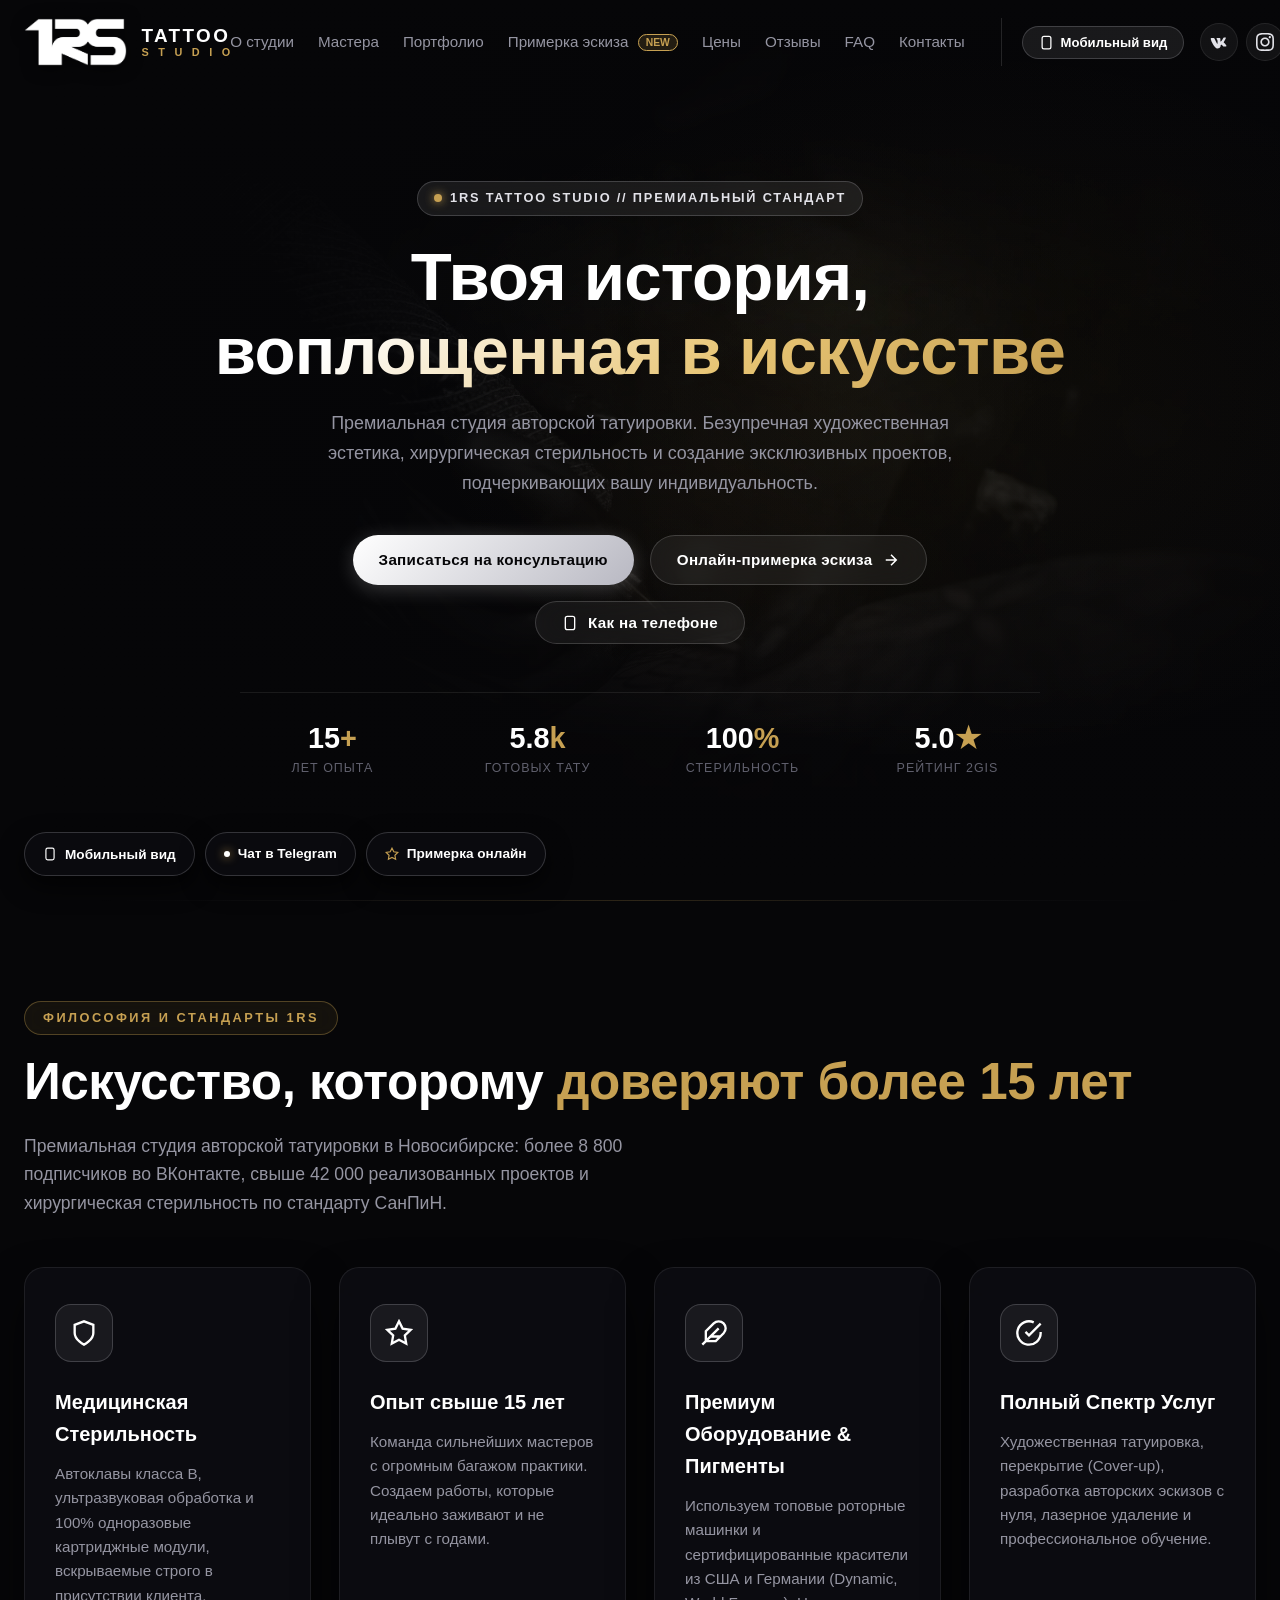
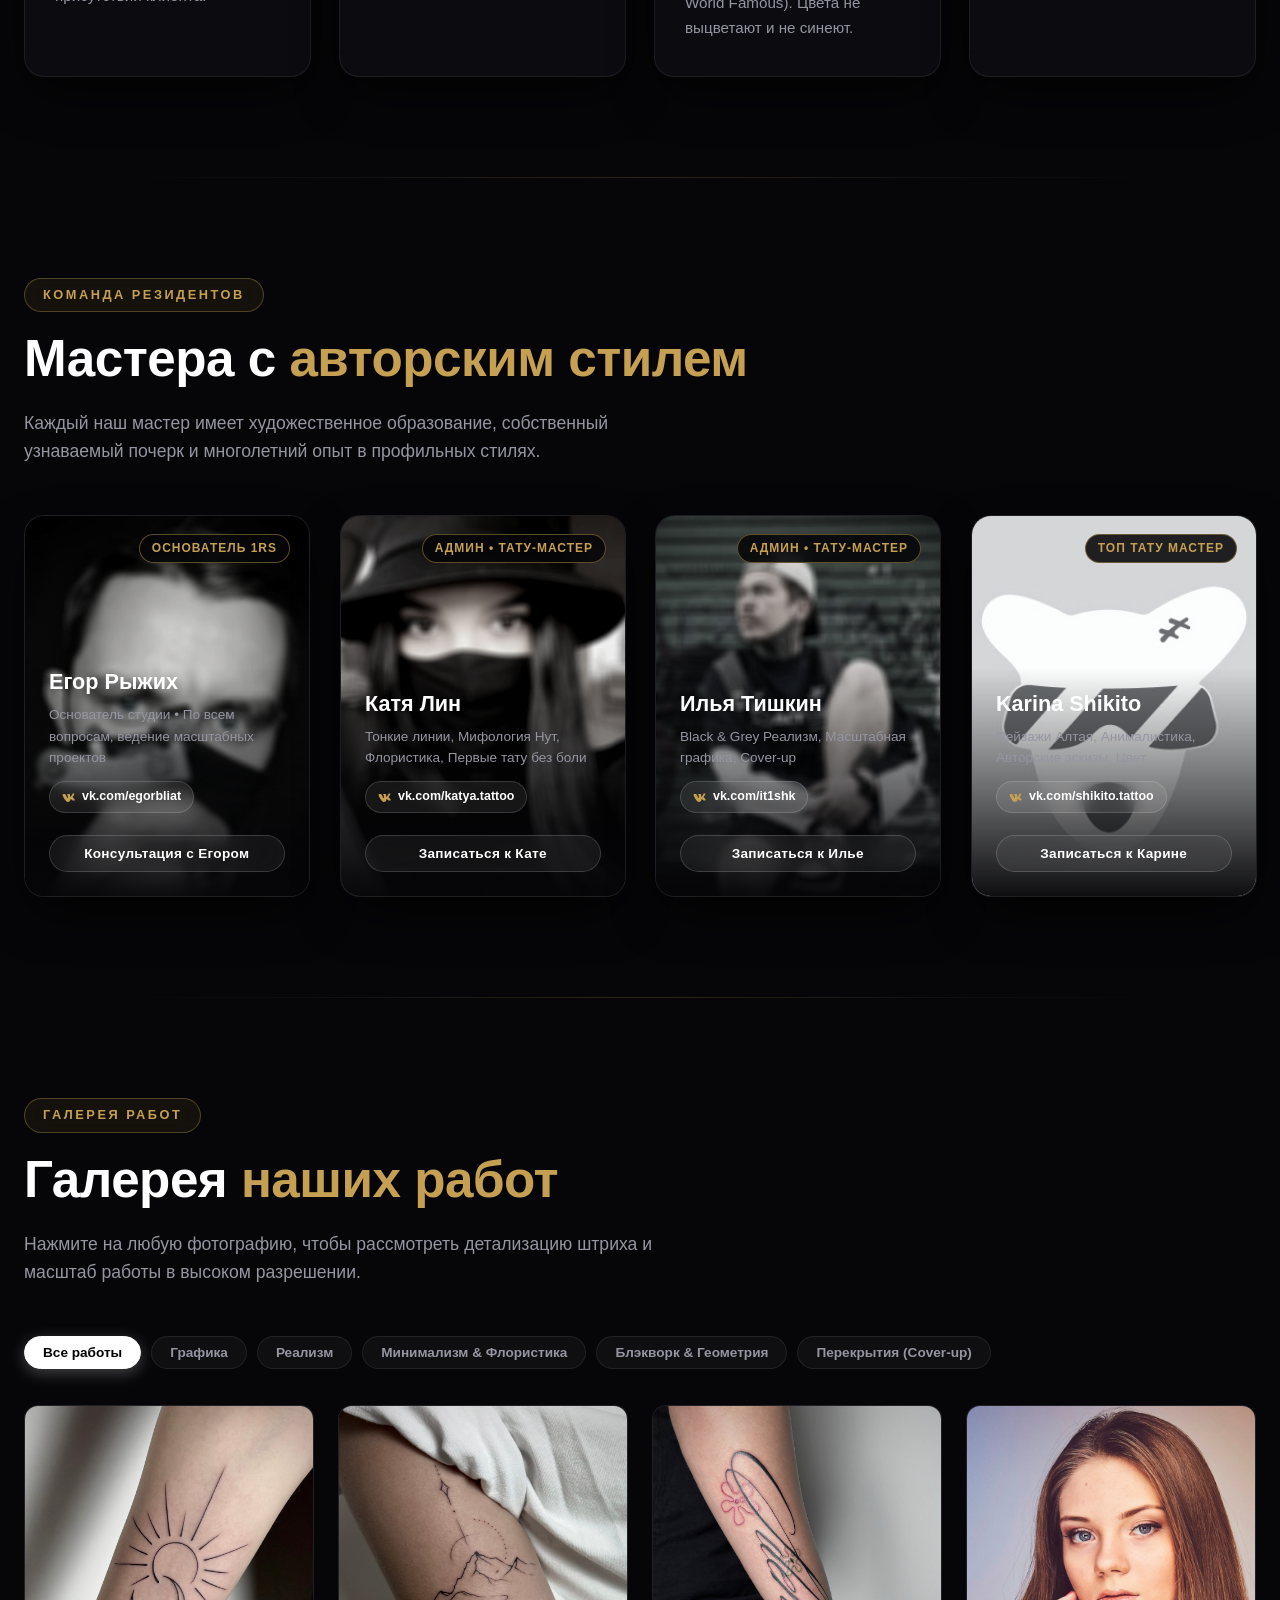
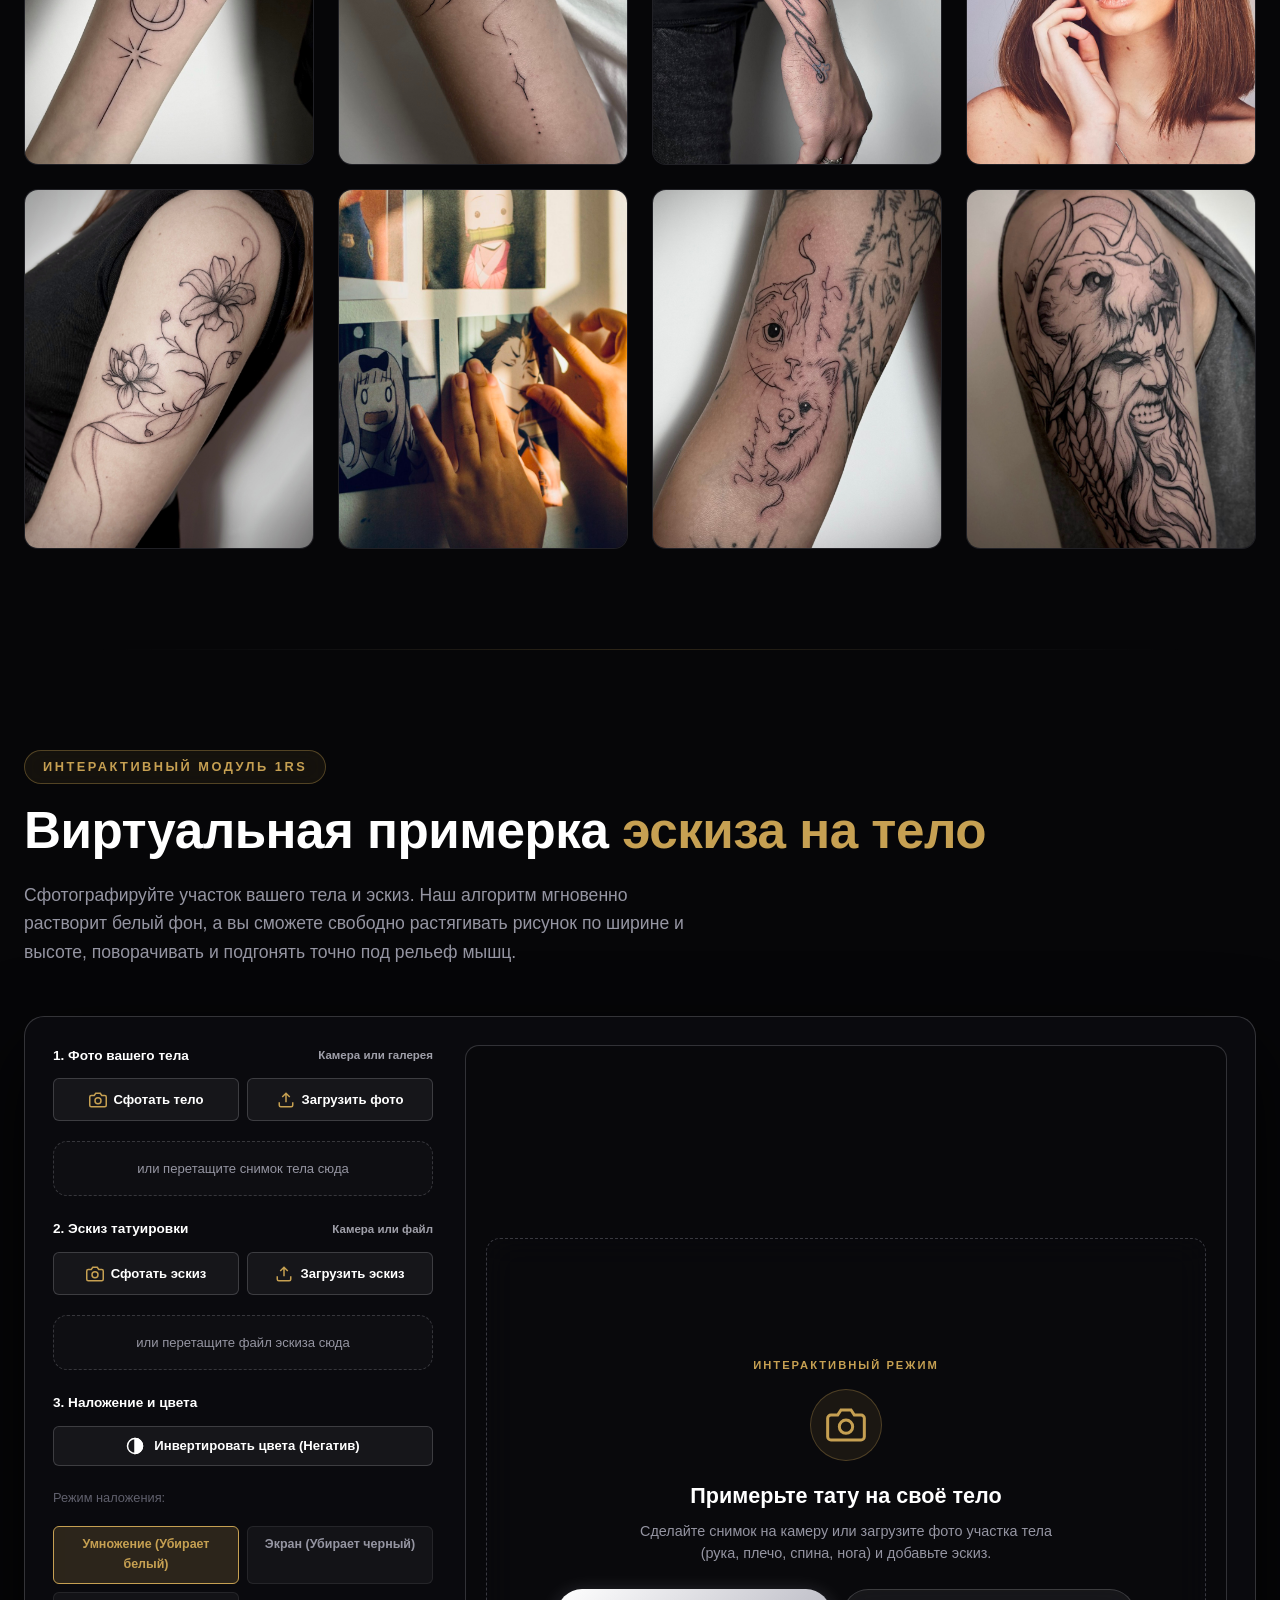
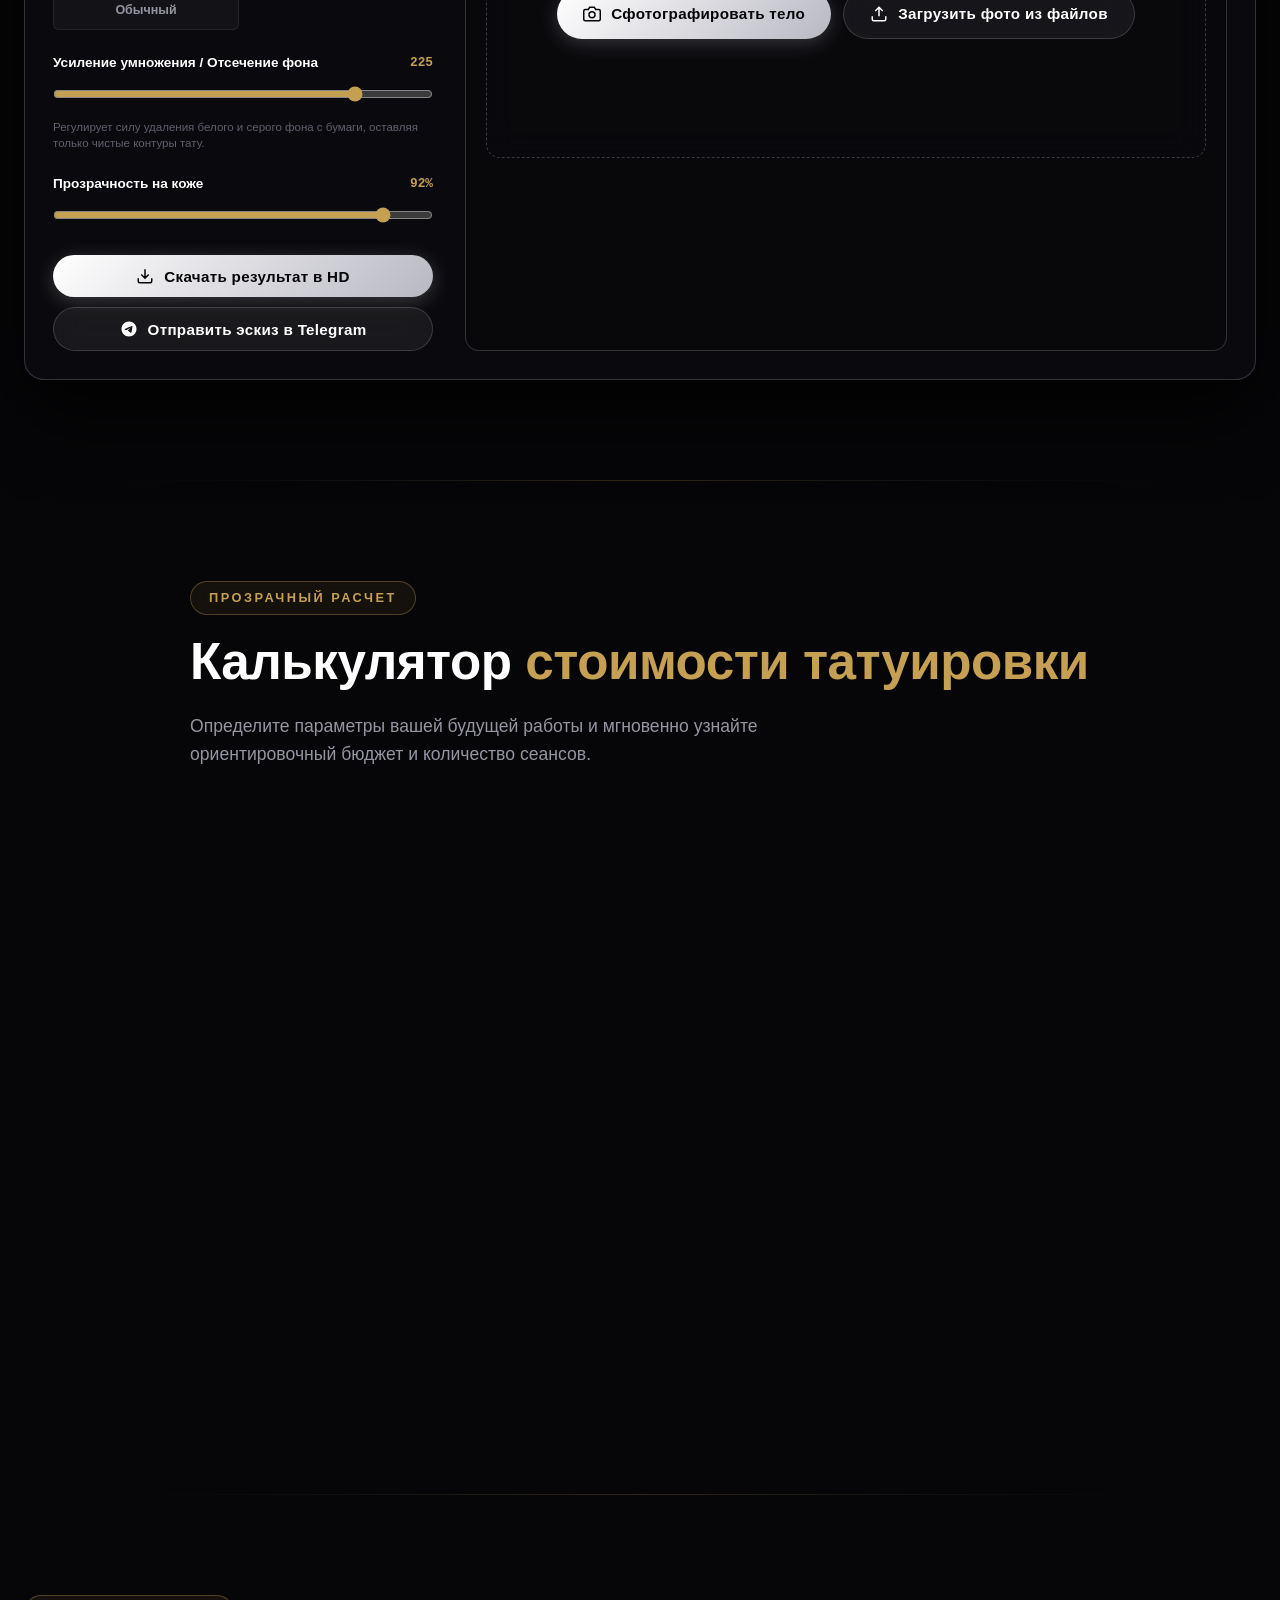
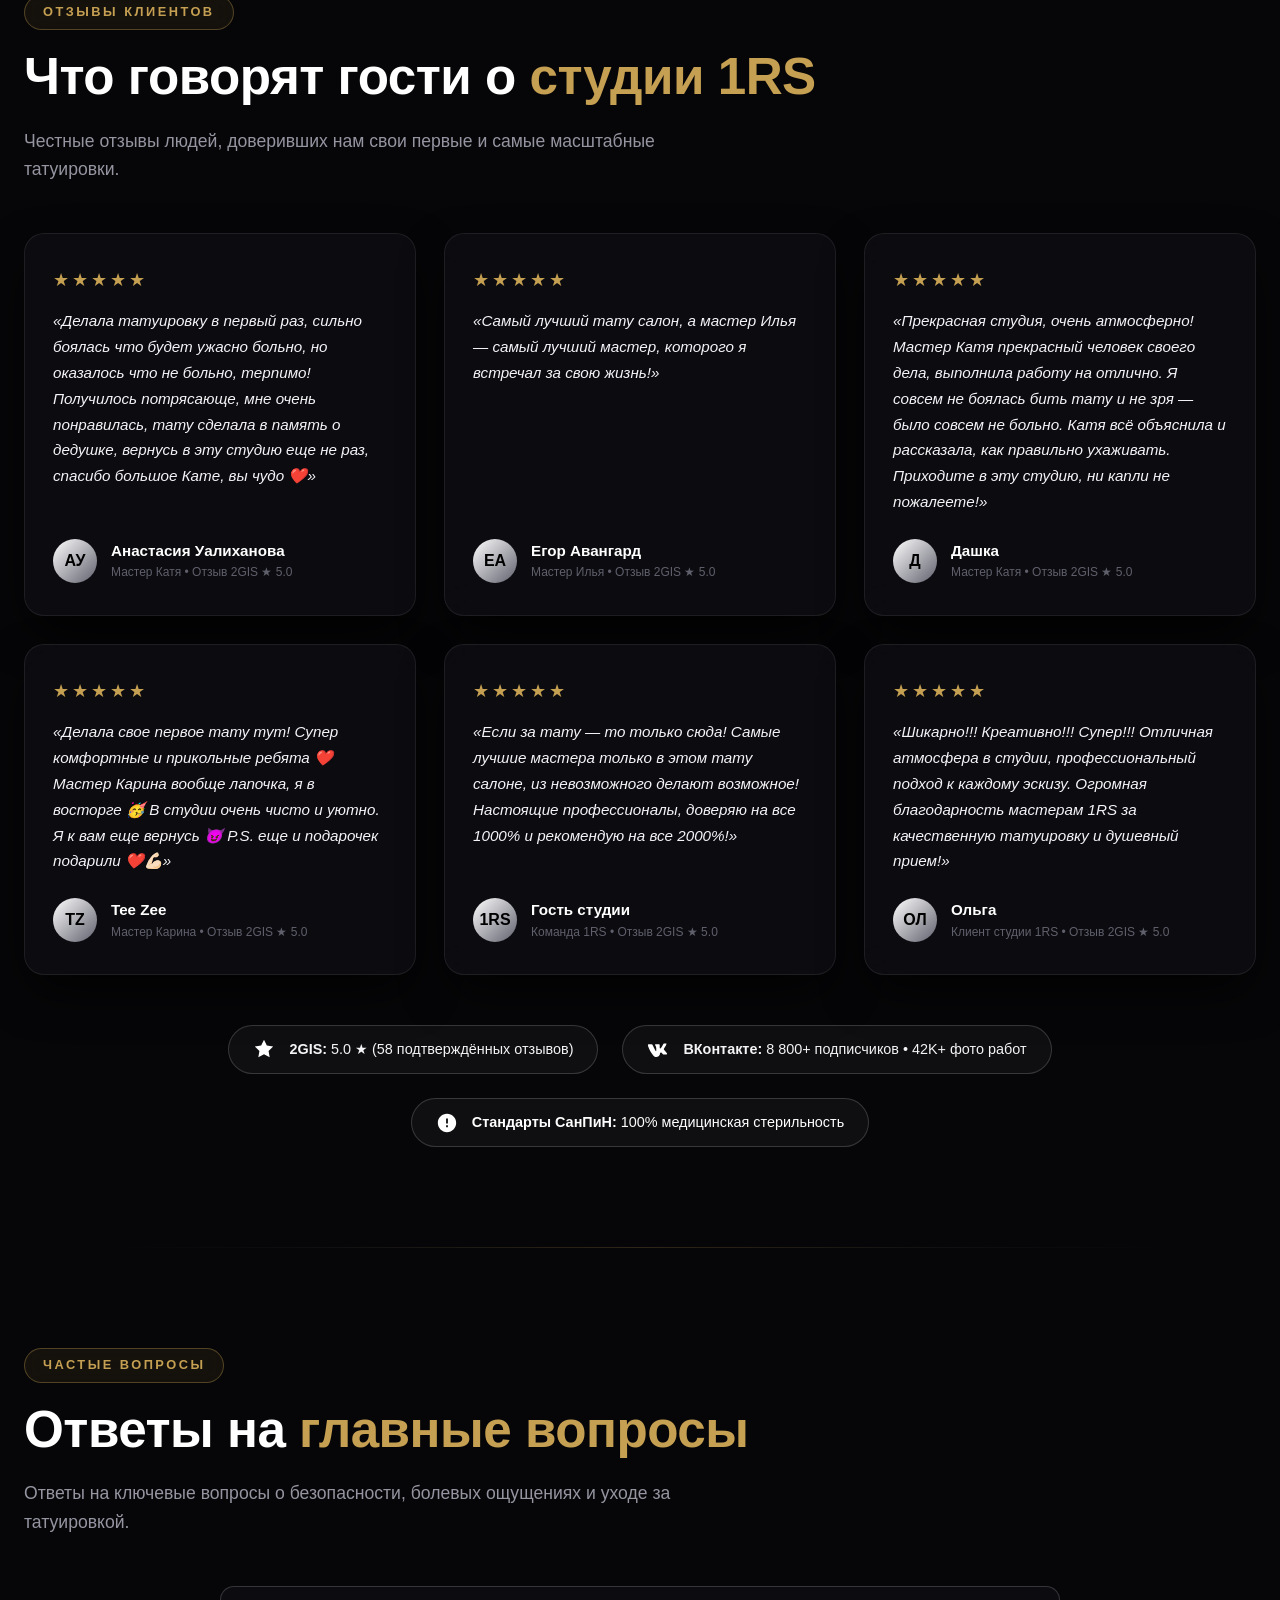
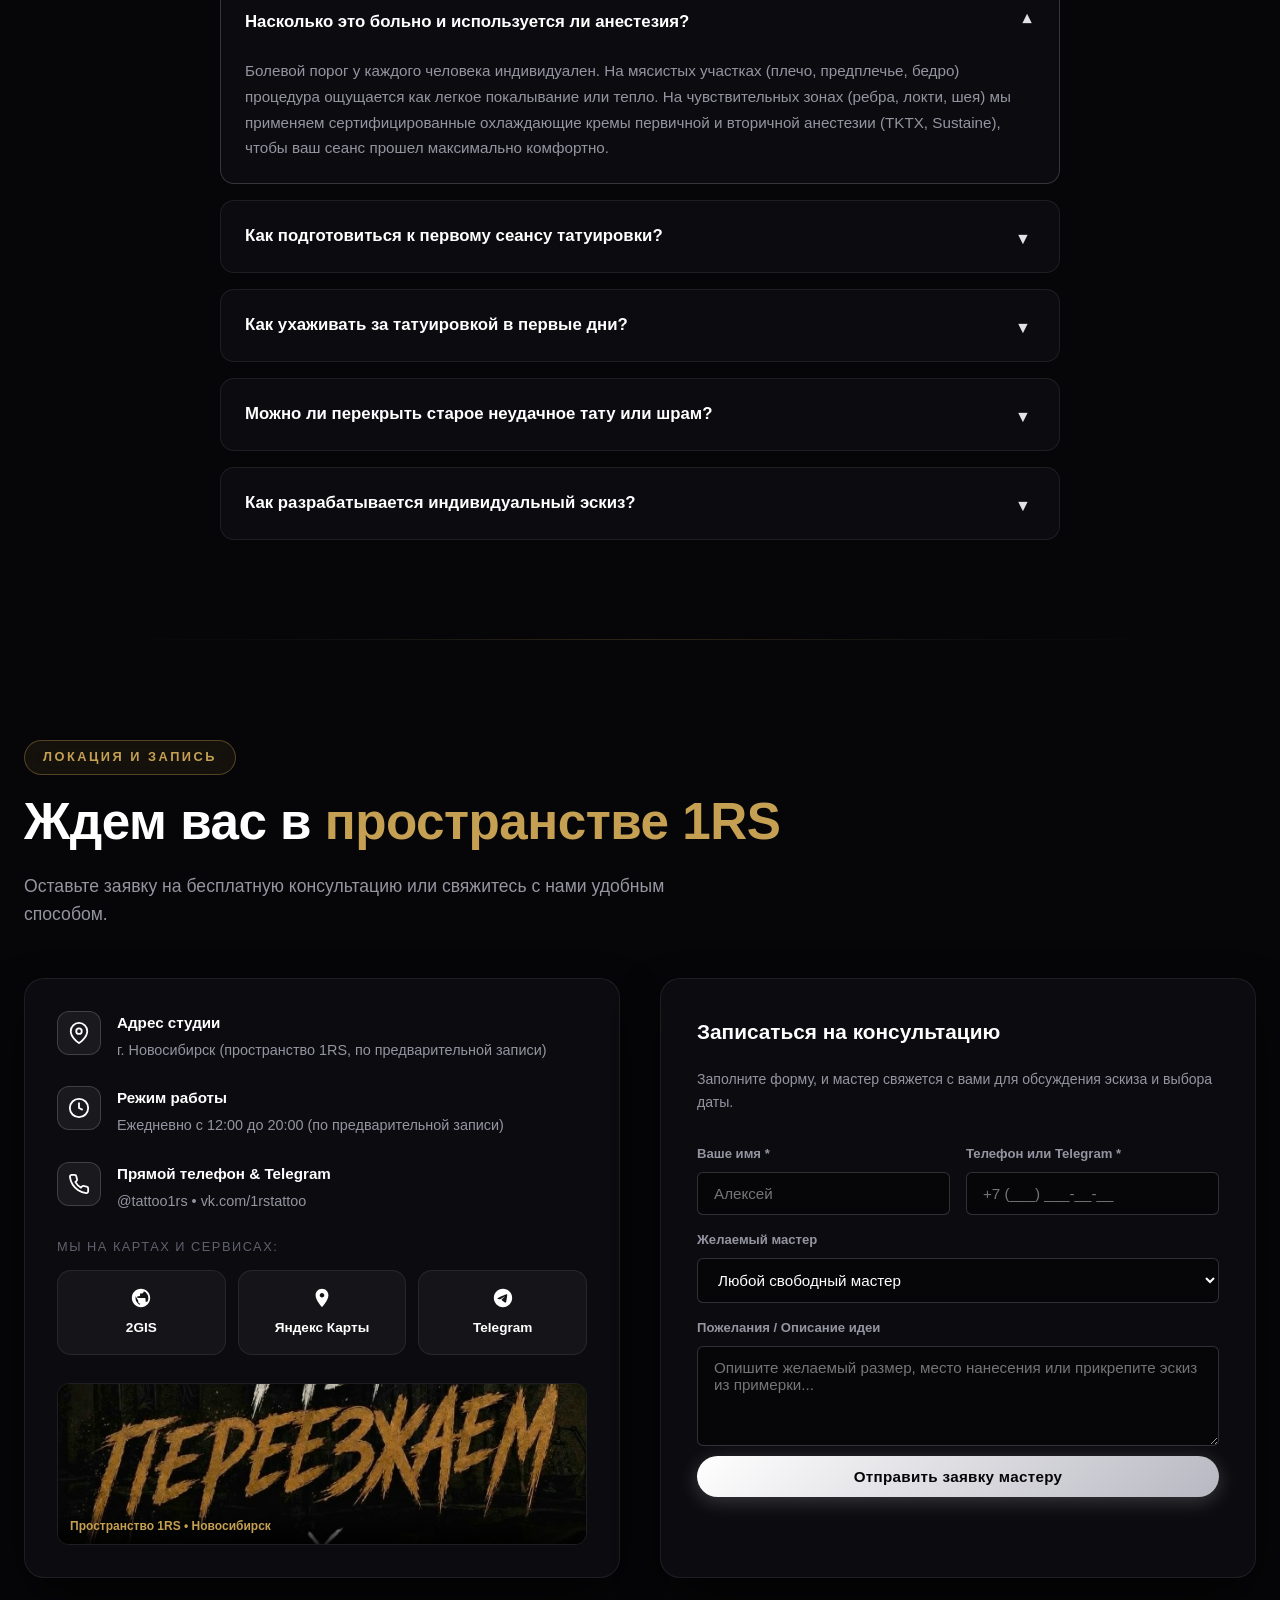
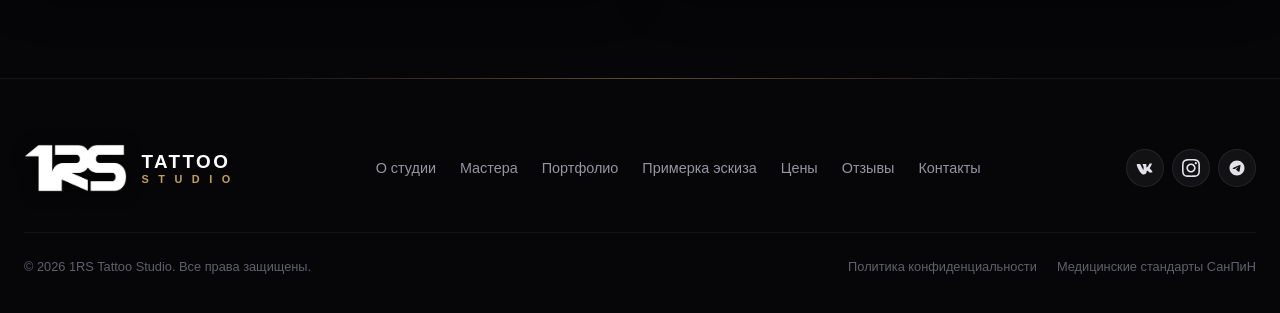
==== commit 2c7f7896: "Add files via upload" ====
--- a/index.html
+++ b/index.html
@@ -1,1182 +1,1194 @@
-<!DOCTYPE html>
-<html lang="ru">
-<head>
-  <meta charset="UTF-8">
-  <meta name="viewport" content="width=device-width, initial-scale=1.0, maximum-scale=5.0">
-  <title>1RS Tattoo Studio — Премиальная тату студия | Авторские татуировки и онлайн-примерка</title>
-  <meta name="description" content="Премиальная студия авторской татуировки 1RS Tattoo Studio. Медицинская стерильность, лучшие мастера, индивидуальные эскизы и виртуальная онлайн-примерка тату на вашем теле.">
-  <link rel="icon" type="image/png" href="assets/images/logo-transparent.png">
-
-  <!-- Core Styles -->
-  <link rel="stylesheet" href="assets/css/style.css">
-</head>
-<body id="top">
-
-  <!-- Static Dark Background with Subtle Ambient Glow -->
-  <div class="static-ambient-glow"></div>
-  <div class="dark-vignette"></div>
-
-  <!-- ==========================================================================
-       HEADER & NAVIGATION
-       ========================================================================== -->
-  <header class="site-header">
-    <div class="container nav-container">
-      <!-- Clickable Logo returning to top -->
-      <a href="#top" class="brand-logo" title="Наверх страницы">
-        <img src="assets/images/logo-transparent.png" alt="TATTOO STUDIO" onerror="this.src='logo.jpg'">
-        <div class="brand-title">
-          <span class="brand-name">TATTOO</span>
-          <span class="brand-sub">STUDIO</span>
-        </div>
-      </a>
-
-      <!-- Desktop Nav with non-breaking spaces -->
-      <ul class="nav-menu">
-        <li><a href="#about" class="nav-link">О&nbsp;студии</a></li>
-        <li><a href="#masters" class="nav-link">Мастера</a></li>
-        <li><a href="#portfolio" class="nav-link">Портфолио</a></li>
-        <li>
-          <a href="#tryon" class="nav-link">
-            Примерка&nbsp;эскиза <span class="nav-badge-pill">NEW</span>
-          </a>
-        </li>
-        <li><a href="#calculator" class="nav-link">Цены</a></li>
-        <li><a href="#reviews" class="nav-link">Отзывы</a></li>
-        <li><a href="#faq" class="nav-link">FAQ</a></li>
-        <li><a href="#contact" class="nav-link">Контакты</a></li>
-      </ul>
-
-      <!-- Nav Actions (Mobile Switcher, Socials & CTA) -->
-      <div class="nav-actions">
-        <!-- Button: Mobile View Simulator -->
-        <button type="button" class="btn-mobile-preview open-mobile-sim-btn" title="Посмотреть, как сайт выглядит на смартфоне">
-          <svg width="15" height="15" viewBox="0 0 24 24" fill="none" stroke="currentColor" stroke-width="2"><rect x="5" y="2" width="14" height="20" rx="3"/><line x1="12" y1="18" x2="12.01" y2="18"/></svg>
-          <span>Мобильный вид</span>
-        </button>
-
-        <!-- Monochromatic Social Icons with generous margin from Nav -->
-        <div class="social-pills">
-          <!-- VK -->
-          <a href="https://vk.com/1rstattoo" target="_blank" rel="noopener noreferrer" class="social-icon-btn" title="Мы ВКонтакте">
-            <svg viewBox="0 0 24 24"><path d="M13.162 18.994c.609 0 .858-.406.851-.915-.072-2.172 1.055-2.736 1.83-2.029 1.156 1.054 1.488 2.012 2.658 2.012h2.09c1.07 0 1.583-.495 1.192-1.348-.382-.835-1.748-2.52-2.748-3.483-.71-.685-1.026-.97-.234-2.026.002-.003.004-.006.007-.01 1.743-2.327 2.92-5.074 2.16-5.074h-2.112c-.754 0-1.07.352-1.35.952-.89 1.91-2.062 4.14-3.078 4.31-.383.064-.56-.123-.56-.777V8.125c0-.986-.285-1.428-.973-1.428h-3.41c-.53 0-.85.394-.85.767 0 .89 1.328 1.096 1.463 3.606v2.54c0 .878-.38.995-.83.255-1.258-2.06-2.22-4.32-3.11-6.19-.28-.58-.61-.95-1.37-.95H2.21C1.2 6.725 1 7.18 1 7.73c0 .94 1.25 5.56 5.86 11.264 3.09 3.82 7.23 0 6.302 0z"/></svg>
-          </a>
-          <!-- Instagram -->
-          <a href="https://instagram.com/1rstattoo" target="_blank" rel="noopener noreferrer" class="social-icon-btn" title="Наш Instagram">
-            <svg viewBox="0 0 24 24"><path d="M12 2.163c3.204 0 3.584.012 4.85.07 3.252.148 4.771 1.691 4.919 4.919.058 1.265.069 1.645.069 4.849 0 3.205-.012 3.584-.069 4.849-.149 3.225-1.664 4.771-4.919 4.919-1.266.058-1.644.07-4.85.07-3.204 0-3.584-.012-4.849-.07-3.26-.149-4.771-1.699-4.919-4.92-.058-1.265-.07-1.644-.07-4.849 0-3.204.013-3.583.07-4.849.149-3.227 1.664-4.771 4.919-4.919 1.266-.057 1.645-.069 4.849-.069zm0-2.163c-3.259 0-3.667.014-4.947.072-4.358.2-6.78 2.618-6.98 6.98-.059 1.281-.073 1.689-.073 4.948 0 3.259.014 3.668.072 4.948.2 4.358 2.618 6.78 6.98 6.98 1.281.058 1.689.072 4.948.072 3.259 0 3.668-.014 4.948-.072 4.354-.2 6.782-2.618 6.979-6.98.059-1.28.073-1.689.073-4.948 0-3.259-.014-3.667-.072-4.947-.196-4.354-2.617-6.78-6.979-6.98-1.281-.059-1.69-.073-4.949-.073zm0 5.838c-3.403 0-6.162 2.759-6.162 6.162s2.759 6.163 6.162 6.163 6.162-2.759 6.162-6.163c0-3.403-2.759-6.162-6.162-6.162zm0 10.162c-2.209 0-4-1.79-4-4 0-2.209 1.791-4 4-4s4 1.791 4 4c0 2.21-1.791 4-4 4zm6.406-11.845c-.796 0-1.441.645-1.441 1.44s.645 1.44 1.441 1.44c.795 0 1.439-.645 1.439-1.44s-.644-1.44-1.439-1.44z"/></svg>
-          </a>
-          <!-- Telegram -->
-          <a href="https://t.me/tattoo1rs" target="_blank" rel="noopener noreferrer" class="social-icon-btn" title="Telegram канал">
-            <svg viewBox="0 0 24 24"><path d="M12 2C6.48 2 2 6.48 2 12s4.48 10 10 10 10-4.48 10-10S17.52 2 12 2zm4.64 6.8c-.15 1.58-.8 5.42-1.13 7.19-.14.75-.42 1-.68 1.03-.58.05-1.02-.38-1.58-.75-.88-.58-1.38-.94-2.23-1.5-.99-.65-.35-1.01.22-1.59.15-.15 2.71-2.48 2.76-2.69a.2.2 0 0 0-.05-.18c-.06-.05-.14-.03-.21-.02-.09.02-1.49.95-4.22 2.79-.4.27-.76.41-1.08.4-.36-.01-1.04-.2-1.55-.37-.63-.2-1.12-.31-1.08-.66.02-.18.27-.36.74-.55 2.92-1.27 4.86-2.11 5.83-2.51 2.78-1.16 3.35-1.36 3.73-1.36.08 0 .27.02.39.12.1.08.13.19.14.27-.01.06.01.24 0 .38z"/></svg>
-          </a>
-        </div>
-
-        <a href="#contact" class="btn btn-primary btn-glow open-booking-modal">Записаться</a>
-      </div>
-
-      <!-- Mobile Hamburger Button -->
-      <button class="mobile-toggle" aria-label="Открыть меню">
-        <span class="hamburger-line"></span>
-        <span class="hamburger-line"></span>
-        <span class="hamburger-line"></span>
-      </button>
-    </div>
-  </header>
-
-  <!-- Mobile Drawer Menu -->
-  <div class="mobile-drawer">
-    <ul class="mobile-nav-list">
-      <li><a href="#about" class="mobile-nav-link">О&nbsp;студии</a></li>
-      <li><a href="#masters" class="mobile-nav-link">Мастера</a></li>
-      <li><a href="#portfolio" class="mobile-nav-link">Портфолио</a></li>
-      <li><a href="#tryon" class="mobile-nav-link">Примерка эскиза</a></li>
-      <li><a href="#calculator" class="mobile-nav-link">Калькулятор цен</a></li>
-      <li><a href="#reviews" class="mobile-nav-link">Отзывы</a></li>
-      <li><a href="#faq" class="mobile-nav-link">FAQ</a></li>
-      <li><a href="#contact" class="mobile-nav-link">Контакты</a></li>
-    </ul>
-
-    <div style="display: flex; justify-content: center; gap: 16px; margin-bottom: 24px;">
-      <a href="https://vk.com/1rstattoo" target="_blank" class="social-icon-btn"><svg viewBox="0 0 24 24"><path d="M13.162 18.994c.609 0 .858-.406.851-.915-.072-2.172 1.055-2.736 1.83-2.029 1.156 1.054 1.488 2.012 2.658 2.012h2.09c1.07 0 1.583-.495 1.192-1.348-.382-.835-1.748-2.52-2.748-3.483-.71-.685-1.026-.97-.234-2.026.002-.003.004-.006.007-.01 1.743-2.327 2.92-5.074 2.16-5.074h-2.112c-.754 0-1.07.352-1.35.952-.89 1.91-2.062 4.14-3.078 4.31-.383.064-.56-.123-.56-.777V8.125c0-.986-.285-1.428-.973-1.428h-3.41c-.53 0-.85.394-.85.767 0 .89 1.328 1.096 1.463 3.606v2.54c0 .878-.38.995-.83.255-1.258-2.06-2.22-4.32-3.11-6.19-.28-.58-.61-.95-1.37-.95H2.21C1.2 6.725 1 7.18 1 7.73c0 .94 1.25 5.56 5.86 11.264 3.09 3.82 7.23 0 6.302 0z"/></svg></a>
-      <a href="https://instagram.com/1rstattoo" target="_blank" class="social-icon-btn"><svg viewBox="0 0 24 24"><path d="M12 2.163c3.204 0 3.584.012 4.85.07 3.252.148 4.771 1.691 4.919 4.919.058 1.265.069 1.645.069 4.849 0 3.205-.012 3.584-.069 4.849-.149 3.225-1.664 4.771-4.919 4.919-1.266.058-1.644.07-4.85.07-3.204 0-3.584-.012-4.849-.07-3.26-.149-4.771-1.699-4.919-4.92-.058-1.265-.07-1.644-.07-4.849 0-3.204.013-3.583.07-4.849.149-3.227 1.664-4.771 4.919-4.919 1.266-.057 1.645-.069 4.849-.069zm0-2.163c-3.259 0-3.667.014-4.947.072-4.358.2-6.78 2.618-6.98 6.98-.059 1.281-.073 1.689-.073 4.948 0 3.259.014 3.668.072 4.948.2 4.358 2.618 6.78 6.98 6.98 1.281.058 1.689.072 4.948.072 3.259 0 3.668-.014 4.948-.072 4.354-.2 6.782-2.618 6.979-6.98.059-1.28.073-1.689.073-4.948 0-3.259-.014-3.667-.072-4.947-.196-4.354-2.617-6.78-6.979-6.98-1.281-.059-1.69-.073-4.949-.073zm0 5.838c-3.403 0-6.162 2.759-6.162 6.162s2.759 6.163 6.162 6.163 6.162-2.759 6.162-6.163c0-3.403-2.759-6.162-6.162-6.162zm0 10.162c-2.209 0-4-1.79-4-4 0-2.209 1.791-4 4-4s4 1.791 4 4c0 2.21-1.791 4-4 4zm6.406-11.845c-.796 0-1.441.645-1.441 1.44s.645 1.44 1.441 1.44c.795 0 1.439-.645 1.439-1.44s-.644-1.44-1.439-1.44z"/></svg></a>
-      <a href="https://t.me/tattoo1rs" target="_blank" class="social-icon-btn"><svg viewBox="0 0 24 24"><path d="M12 2C6.48 2 2 6.48 2 12s4.48 10 10 10 10-4.48 10-10S17.52 2 12 2zm4.64 6.8c-.15 1.58-.8 5.42-1.13 7.19-.14.75-.42 1-.68 1.03-.58.05-1.02-.38-1.58-.75-.88-.58-1.38-.94-2.23-1.5-.99-.65-.35-1.01.22-1.59.15-.15 2.71-2.48 2.76-2.69a.2.2 0 0 0-.05-.18c-.06-.05-.14-.03-.21-.02-.09.02-1.49.95-4.22 2.79-.4.27-.76.41-1.08.4-.36-.01-1.04-.2-1.55-.37-.63-.2-1.12-.31-1.08-.66.02-.18.27-.36.74-.55 2.92-1.27 4.86-2.11 5.83-2.51 2.78-1.16 3.35-1.36 3.73-1.36.08 0 .27.02.39.12.1.08.13.19.14.27-.01.06.01.24 0 .38z"/></svg></a>
-    </div>
-
-    <a href="#contact" class="btn btn-primary" style="width: 100%;">Записаться на сеанс</a>
-  </div>
-
-  <!-- ==========================================================================
-       FULLSCREEN CINEMATIC HERO SECTION
-       Realistic Tattoo Machine Video with Parallax & Soft Gradient Transitions
-       ========================================================================== -->
-  <section class="hero-section" id="hero">
-    <!-- Fullscreen Realistic Cinematic Background Video -->
-    <div class="hero-fullscreen-cinematic">
-      <video class="hero-cinematic-video" src="assets/videos/hero-tattoo.webm" autoplay muted loop playsinline></video>
-      <div class="hero-cinematic-gradient"></div>
-    </div>
-
-    <div class="container hero-grid">
-      <!-- Left Editorial Column -->
-      <div class="hero-content">
-        <div class="hero-pill">
-          <span class="hero-pill-dot"></span>
-          1RS TATTOO STUDIO // ПРЕМИАЛЬНЫЙ СТАНДАРТ
-        </div>
-
-        <h1 class="hero-title">
-          Твоя история, <br>
-          <span class="hero-title-highlight">воплощенная в&nbsp;искусстве</span>
-        </h1>
-
-        <p class="hero-subtitle">
-          Премиальная студия авторской татуировки. Безупречная художественная эстетика, хирургическая стерильность и&nbsp;создание эксклюзивных проектов, подчеркивающих вашу индивидуальность.
-        </p>
-
-        <div class="hero-buttons">
-          <a href="#contact" class="btn btn-primary btn-glow open-booking-modal">Записаться на консультацию</a>
-          <a href="#tryon" class="btn btn-glass">
-            <span>Онлайн-примерка эскиза</span>
-            <svg width="18" height="18" viewBox="0 0 24 24" fill="none" stroke="currentColor" stroke-width="2"><path d="M5 12h14M12 5l7 7-7 7"/></svg>
-          </a>
-          <button type="button" class="btn btn-glass open-mobile-sim-btn" title="Открыть в виде смартфона">
-            <svg width="16" height="16" viewBox="0 0 24 24" fill="none" stroke="currentColor" stroke-width="2"><rect x="5" y="2" width="14" height="20" rx="3"/><line x1="12" y1="18" x2="12.01" y2="18"/></svg>
-            <span>Как на телефоне</span>
-          </button>
-        </div>
-
-        <!-- Quick Stats -->
-        <div class="hero-stats">
-          <div class="hero-stat-item">
-            <div class="stat-value">15<span>+</span></div>
-            <div class="stat-label">Лет опыта</div>
-          </div>
-          <div class="hero-stat-item">
-            <div class="stat-value">5.8<span>k</span></div>
-            <div class="stat-label">Готовых тату</div>
-          </div>
-          <div class="hero-stat-item">
-            <div class="stat-value">100<span>%</span></div>
-            <div class="stat-label">Стерильность</div>
-          </div>
-          <div class="hero-stat-item">
-            <div class="stat-value">5.0<span>★</span></div>
-            <div class="stat-label">Рейтинг 2GIS</div>
-          </div>
-        </div>
-      </div>
-    </div>
-  </section>
-
-  <div class="section-divider"></div>
-
-  <!-- ==========================================================================
-       ABOUT & STANDARDS SECTION
-       ========================================================================== -->
-  <section id="about">
-    <div class="container">
-      <div class="section-tag">ФИЛОСОФИЯ И&nbsp;СТАНДАРТЫ 1RS</div>
-      <h2 class="section-title">Искусство, которому <span class="title-accent">доверяют более 15 лет</span></h2>
-      <p class="section-desc">Крупнейшее творческое объединение в Горном Алтае: более 8 800 подписчиков во ВКонтакте, свыше 42 000 реализованных проектов и хирургическая стерильность по стандарту СанПиН.</p>
-
-      <div class="standards-grid">
-        <div class="glass-panel standard-card">
-          <div class="standard-icon-box">
-            <svg width="28" height="28" viewBox="0 0 24 24" fill="none" stroke="currentColor" stroke-width="2"><path d="M12 22s8-4 8-10V5l-8-3-8 3v7c0 6 8 10 8 10z"/></svg>
-          </div>
-          <h3 class="standard-title">Медицинская Стерильность</h3>
-          <p class="standard-text">Автоклавы класса B, ультразвуковая обработка и 100% одноразовые картриджные модули, вскрываемые строго в присутствии клиента.</p>
-        </div>
-
-        <div class="glass-panel standard-card">
-          <div class="standard-icon-box">
-            <svg width="28" height="28" viewBox="0 0 24 24" fill="none" stroke="currentColor" stroke-width="2"><polygon points="12 2 15.09 8.26 22 9.27 17 14.14 18.18 21.02 12 17.77 5.82 21.02 7 14.14 2 9.27 8.91 8.26 12 2"/></svg>
-          </div>
-          <h3 class="standard-title">Опыт свыше 15 лет</h3>
-          <p class="standard-text">Команда сильнейших мастеров с огромным багажом практики. Создаем работы, которые идеально заживают и не плывут с годами.</p>
-        </div>
-
-        <div class="glass-panel standard-card">
-          <div class="standard-icon-box">
-            <svg width="28" height="28" viewBox="0 0 24 24" fill="none" stroke="currentColor" stroke-width="2"><path d="M20.24 12.24a6 6 0 0 0-8.49-8.49L5 10.5V19h8.5zM16 8L2 22M17.5 15H9"/></svg>
-          </div>
-          <h3 class="standard-title">Премиум Оборудование & Пигменты</h3>
-          <p class="standard-text">Используем топовые роторные машинки и сертифицированные красители из США и Германии (Dynamic, World Famous). Цвета не выцветают и не синеют.</p>
-        </div>
-
-        <div class="glass-panel standard-card">
-          <div class="standard-icon-box">
-            <svg width="28" height="28" viewBox="0 0 24 24" fill="none" stroke="currentColor" stroke-width="2"><path d="M22 11.08V12a10 10 0 1 1-5.93-9.14M22 4L12 14.01l-3-3"/></svg>
-          </div>
-          <h3 class="standard-title">Полный Спектр Услуг</h3>
-          <p class="standard-text">Художественная татуировка, перекрытие (Cover-up), разработка авторских эскизов с нуля, лазерное удаление и профессиональное обучение.</p>
-        </div>
-      </div>
-    </div>
-  </section>
-
-  <div class="section-divider"></div>
-
-  <!-- ==========================================================================
-       MASTERS SECTION
-       ========================================================================== -->
-  <section id="masters">
-    <div class="container">
-      <div class="section-tag">КОМАНДА РЕЗИДЕНТОВ</div>
-      <h2 class="section-title">Мастера с&nbsp;<span class="title-accent">авторским стилем</span></h2>
-      <p class="section-desc">Каждый наш мастер имеет художественное образование, собственный узнаваемый почерк и многолетний опыт в профильных стилях.</p>
-
-      <div class="masters-grid">
-        <!-- Master 1: Егор Рыжих -->
-        <div class="glass-panel master-card">
-          <div class="master-photo-box">
-            <img src="assets/images/masters/master-1.jpg" alt="Егор Рыжих">
-            <span class="master-exp-badge">ОСНОВАТЕЛЬ 1RS</span>
-            <div class="master-overlay">
-              <h3 class="master-name">Егор Рыжих</h3>
-              <p class="master-styles">Основатель студии • По всем вопросам, ведение масштабных проектов</p>
-              <div class="master-actions-row">
-                <a href="https://vk.com/egorbliat" target="_blank" rel="noopener noreferrer" class="master-vk-badge" title="Открыть профиль Егора во ВКонтакте">
-                  <svg viewBox="0 0 24 24"><path d="M13.162 18.994c.609 0 .858-.406.851-.915-.072-2.172 1.055-2.736 1.83-2.029 1.156 1.054 1.488 2.012 2.658 2.012h2.09c1.07 0 1.583-.495 1.192-1.348-.382-.835-1.748-2.52-2.748-3.483-.71-.685-1.026-.97-.234-2.026.002-.003.004-.006.007-.01 1.743-2.327 2.92-5.074 2.16-5.074h-2.112c-.754 0-1.07.352-1.35.952-.89 1.91-2.062 4.14-3.078 4.31-.383.064-.56-.123-.56-.777V8.125c0-.986-.285-1.428-.973-1.428h-3.41c-.53 0-.85.394-.85.767 0 .89 1.328 1.096 1.463 3.606v2.54c0 .878-.38.995-.83.255-1.258-2.06-2.22-4.32-3.11-6.19-.28-.58-.61-.95-1.37-.95H2.21C1.2 6.725 1 7.18 1 7.73c0 .94 1.25 5.56 5.86 11.264 3.09 3.82 7.23 0 6.302 0z"/></svg>
-                  <span>vk.com/egorbliat</span>
-                </a>
-                <button class="btn btn-glass master-btn-book open-booking-modal" data-master-name="Егор Рыжих">Консультация с Егором</button>
-              </div>
-            </div>
-          </div>
-        </div>
-
-        <!-- Master 2: Катя Лин -->
-        <div class="glass-panel master-card">
-          <div class="master-photo-box">
-            <img src="assets/images/masters/master-2.jpg" alt="Катя Лин">
-            <span class="master-exp-badge">АДМИН • ТАТУ-МАСТЕР</span>
-            <div class="master-overlay">
-              <h3 class="master-name">Катя Лин</h3>
-              <p class="master-styles">Тонкие линии, Мифология Нут, Флористика, Первые тату без боли</p>
-              <div class="master-actions-row">
-                <a href="https://vk.com/katya.tattoo" target="_blank" rel="noopener noreferrer" class="master-vk-badge" title="Открыть профиль Кати во ВКонтакте">
-                  <svg viewBox="0 0 24 24"><path d="M13.162 18.994c.609 0 .858-.406.851-.915-.072-2.172 1.055-2.736 1.83-2.029 1.156 1.054 1.488 2.012 2.658 2.012h2.09c1.07 0 1.583-.495 1.192-1.348-.382-.835-1.748-2.52-2.748-3.483-.71-.685-1.026-.97-.234-2.026.002-.003.004-.006.007-.01 1.743-2.327 2.92-5.074 2.16-5.074h-2.112c-.754 0-1.07.352-1.35.952-.89 1.91-2.062 4.14-3.078 4.31-.383.064-.56-.123-.56-.777V8.125c0-.986-.285-1.428-.973-1.428h-3.41c-.53 0-.85.394-.85.767 0 .89 1.328 1.096 1.463 3.606v2.54c0 .878-.38.995-.83.255-1.258-2.06-2.22-4.32-3.11-6.19-.28-.58-.61-.95-1.37-.95H2.21C1.2 6.725 1 7.18 1 7.73c0 .94 1.25 5.56 5.86 11.264 3.09 3.82 7.23 0 6.302 0z"/></svg>
-                  <span>vk.com/katya.tattoo</span>
-                </a>
-                <button class="btn btn-glass master-btn-book open-booking-modal" data-master-name="Катя Лин">Записаться к Кате</button>
-              </div>
-            </div>
-          </div>
-        </div>
-
-        <!-- Master 3: Илья Тишкин -->
-        <div class="glass-panel master-card">
-          <div class="master-photo-box">
-            <img src="assets/images/masters/master-3.jpg" alt="Илья Тишкин">
-            <span class="master-exp-badge">АДМИН • ТАТУ-МАСТЕР</span>
-            <div class="master-overlay">
-              <h3 class="master-name">Илья Тишкин</h3>
-              <p class="master-styles">Black & Grey Реализм, Масштабная графика, Cover-up</p>
-              <div class="master-actions-row">
-                <a href="https://vk.com/it1shk" target="_blank" rel="noopener noreferrer" class="master-vk-badge" title="Открыть профиль Ильи во ВКонтакте">
-                  <svg viewBox="0 0 24 24"><path d="M13.162 18.994c.609 0 .858-.406.851-.915-.072-2.172 1.055-2.736 1.83-2.029 1.156 1.054 1.488 2.012 2.658 2.012h2.09c1.07 0 1.583-.495 1.192-1.348-.382-.835-1.748-2.52-2.748-3.483-.71-.685-1.026-.97-.234-2.026.002-.003.004-.006.007-.01 1.743-2.327 2.92-5.074 2.16-5.074h-2.112c-.754 0-1.07.352-1.35.952-.89 1.91-2.062 4.14-3.078 4.31-.383.064-.56-.123-.56-.777V8.125c0-.986-.285-1.428-.973-1.428h-3.41c-.53 0-.85.394-.85.767 0 .89 1.328 1.096 1.463 3.606v2.54c0 .878-.38.995-.83.255-1.258-2.06-2.22-4.32-3.11-6.19-.28-.58-.61-.95-1.37-.95H2.21C1.2 6.725 1 7.18 1 7.73c0 .94 1.25 5.56 5.86 11.264 3.09 3.82 7.23 0 6.302 0z"/></svg>
-                  <span>vk.com/it1shk</span>
-                </a>
-                <button class="btn btn-glass master-btn-book open-booking-modal" data-master-name="Илья Тишкин">Записаться к Илье</button>
-              </div>
-            </div>
-          </div>
-        </div>
-
-        <!-- Master 4: Karina Shikito -->
-        <div class="glass-panel master-card">
-          <div class="master-photo-box">
-            <img src="assets/images/masters/master-4.jpg" alt="Karina Shikito">
-            <span class="master-exp-badge">ТОП ТАТУ МАСТЕР</span>
-            <div class="master-overlay">
-              <h3 class="master-name">Karina Shikito</h3>
-              <p class="master-styles">Пейзажи Алтая, Анималистика, Авторские эскизы, Цвет</p>
-              <div class="master-actions-row">
-                <a href="https://vk.com/shikito.tattoo" target="_blank" rel="noopener noreferrer" class="master-vk-badge" title="Открыть профиль Карины во ВКонтакте">
-                  <svg viewBox="0 0 24 24"><path d="M13.162 18.994c.609 0 .858-.406.851-.915-.072-2.172 1.055-2.736 1.83-2.029 1.156 1.054 1.488 2.012 2.658 2.012h2.09c1.07 0 1.583-.495 1.192-1.348-.382-.835-1.748-2.52-2.748-3.483-.71-.685-1.026-.97-.234-2.026.002-.003.004-.006.007-.01 1.743-2.327 2.92-5.074 2.16-5.074h-2.112c-.754 0-1.07.352-1.35.952-.89 1.91-2.062 4.14-3.078 4.31-.383.064-.56-.123-.56-.777V8.125c0-.986-.285-1.428-.973-1.428h-3.41c-.53 0-.85.394-.85.767 0 .89 1.328 1.096 1.463 3.606v2.54c0 .878-.38.995-.83.255-1.258-2.06-2.22-4.32-3.11-6.19-.28-.58-.61-.95-1.37-.95H2.21C1.2 6.725 1 7.18 1 7.73c0 .94 1.25 5.56 5.86 11.264 3.09 3.82 7.23 0 6.302 0z"/></svg>
-                  <span>vk.com/shikito.tattoo</span>
-                </a>
-                <button class="btn btn-glass master-btn-book open-booking-modal" data-master-name="Karina Shikito">Записаться к Карине</button>
-              </div>
-            </div>
-          </div>
-        </div>
-      </div>
-    </div>
-  </section>
-
-  <div class="section-divider"></div>
-
-  <!-- ==========================================================================
-       PORTFOLIO & GALLERY SECTION
-       ========================================================================== -->
-  <section id="portfolio">
-    <div class="container">
-      <div class="section-tag">ГАЛЕРЕЯ РАБОТ</div>
-      <h2 class="section-title">Галерея <span class="title-accent">наших работ</span></h2>
-      <p class="section-desc">Нажмите на любую фотографию, чтобы рассмотреть детализацию штриха и масштаб работы в высоком разрешении.</p>
-
-      <!-- Category Filter Tabs -->
-      <div class="portfolio-filters">
-        <button class="filter-btn active" data-filter="all">Все работы</button>
-        <button class="filter-btn" data-filter="Графика">Графика</button>
-        <button class="filter-btn" data-filter="Реализм">Реализм</button>
-        <button class="filter-btn" data-filter="Минимализм">Минимализм & Флористика</button>
-        <button class="filter-btn" data-filter="Блэкворк">Блэкворк & Геометрия</button>
-        <button class="filter-btn" data-filter="Перекрытия">Перекрытия (Cover-up)</button>
-      </div>
-
-      <!-- Portfolio Grid -->
-      <div class="portfolio-grid">
-        <div class="portfolio-item" data-category="Графика">
-          <img src="assets/images/portfolio/portfolio-1.jpg" alt="Богиня неба Нут • Автор Катя">
-          <div class="portfolio-item-overlay">
-            <span class="portfolio-tag">Катя • Графика</span>
-            <h4 class="portfolio-title">Богиня Нут & Мифология</h4>
-          </div>
-          <div class="portfolio-view-icon">
-            <svg width="16" height="16" viewBox="0 0 24 24" fill="none" stroke="currentColor" stroke-width="2.2"><circle cx="11" cy="11" r="7"/><line x1="21" y1="21" x2="16" y2="16"/></svg>
-          </div>
-        </div>
-
-        <div class="portfolio-item" data-category="Графика">
-          <img src="assets/images/portfolio/portfolio-2.jpg" alt="Пейзажи Алтая • Автор Карина">
-          <div class="portfolio-item-overlay">
-            <span class="portfolio-tag">Карина • Графика</span>
-            <h4 class="portfolio-title">Горный Алтай & Дракон</h4>
-          </div>
-          <div class="portfolio-view-icon">
-            <svg width="16" height="16" viewBox="0 0 24 24" fill="none" stroke="currentColor" stroke-width="2.2"><circle cx="11" cy="11" r="7"/><line x1="21" y1="21" x2="16" y2="16"/></svg>
-          </div>
-        </div>
-
-        <div class="portfolio-item" data-category="Графика">
-          <img src="assets/images/portfolio/portfolio-3.jpg" alt="Авторская Графика • Автор Илья Тишкин">
-          <div class="portfolio-item-overlay">
-            <span class="portfolio-tag">Илья • Графика</span>
-            <h4 class="portfolio-title">Авторская Графика</h4>
-          </div>
-          <div class="portfolio-view-icon">
-            <svg width="16" height="16" viewBox="0 0 24 24" fill="none" stroke="currentColor" stroke-width="2.2"><circle cx="11" cy="11" r="7"/><line x1="21" y1="21" x2="16" y2="16"/></svg>
-          </div>
-        </div>
-
-        <div class="portfolio-item" data-category="Реализм">
-          <img src="assets/images/portfolio/portfolio-4.jpg" alt="Анатомическое Сердце • Автор Илья">
-          <div class="portfolio-item-overlay">
-            <span class="portfolio-tag">Илья • Реализм</span>
-            <h4 class="portfolio-title">Анатомический Реализм</h4>
-          </div>
-          <div class="portfolio-view-icon">
-            <svg width="16" height="16" viewBox="0 0 24 24" fill="none" stroke="currentColor" stroke-width="2.2"><circle cx="11" cy="11" r="7"/><line x1="21" y1="21" x2="16" y2="16"/></svg>
-          </div>
-        </div>
-
-        <div class="portfolio-item" data-category="Минимализм">
-          <img src="assets/images/portfolio/portfolio-5.jpg" alt="Цветущая Магнолия • Автор Катя">
-          <div class="portfolio-item-overlay">
-            <span class="portfolio-tag">Катя • Флористика</span>
-            <h4 class="portfolio-title">Магнолия & Тонкие Линии</h4>
-          </div>
-          <div class="portfolio-view-icon">
-            <svg width="16" height="16" viewBox="0 0 24 24" fill="none" stroke="currentColor" stroke-width="2.2"><circle cx="11" cy="11" r="7"/><line x1="21" y1="21" x2="16" y2="16"/></svg>
-          </div>
-        </div>
-
-        <div class="portfolio-item" data-category="Перекрытия">
-          <img src="assets/images/portfolio/portfolio-6.jpg" alt="Перекрытие старого тату • Автор Илья">
-          <div class="portfolio-item-overlay">
-            <span class="portfolio-tag">Илья • Cover-Up</span>
-            <h4 class="portfolio-title">Перекрытие старого тату</h4>
-          </div>
-          <div class="portfolio-view-icon">
-            <svg width="16" height="16" viewBox="0 0 24 24" fill="none" stroke="currentColor" stroke-width="2.2"><circle cx="11" cy="11" r="7"/><line x1="21" y1="21" x2="16" y2="16"/></svg>
-          </div>
-        </div>
-
-        <div class="portfolio-item" data-category="Минимализм">
-          <img src="assets/images/portfolio/portfolio-7.jpg" alt="Питомцы & Тонкие контуры • Автор Катя">
-          <div class="portfolio-item-overlay">
-            <span class="portfolio-tag">Катя • Минимализм</span>
-            <h4 class="portfolio-title">Тонкие Линии & Портрет</h4>
-          </div>
-          <div class="portfolio-view-icon">
-            <svg width="16" height="16" viewBox="0 0 24 24" fill="none" stroke="currentColor" stroke-width="2.2"><circle cx="11" cy="11" r="7"/><line x1="21" y1="21" x2="16" y2="16"/></svg>
-          </div>
-        </div>
-
-        <div class="portfolio-item" data-category="Графика">
-          <img src="assets/images/portfolio/portfolio-8.jpg" alt="Медведь & Анималистика • Автор Карина">
-          <div class="portfolio-item-overlay">
-            <span class="portfolio-tag">Карина • Анималистика</span>
-            <h4 class="portfolio-title">Медведь & Дикая Природа</h4>
-          </div>
-          <div class="portfolio-view-icon">
-            <svg width="16" height="16" viewBox="0 0 24 24" fill="none" stroke="currentColor" stroke-width="2.2"><circle cx="11" cy="11" r="7"/><line x1="21" y1="21" x2="16" y2="16"/></svg>
-          </div>
-        </div>
-      </div>
-    </div>
-  </section>
-
-  <div class="section-divider"></div>
-
-  <!-- ==========================================================================
-       VIRTUAL TATTOO TRY-ON TOOL ("ПРИМЕРКА ЭСКИЗА")
-       Independent Axis Stretching & Freeform Scaling
-       ========================================================================== -->
-  <section class="tryon-section" id="tryon">
-    <div class="container">
-      <div class="section-tag">ИНТЕРАКТИВНЫЙ МОДУЛЬ 1RS</div>
-      <h2 class="section-title">Виртуальная примерка <span class="title-accent">эскиза на тело</span></h2>
-      <p class="section-desc">
-        Сфотографируйте участок вашего тела и эскиз. Наш алгоритм мгновенно растворит белый фон, а вы сможете свободно растягивать рисунок по ширине и высоте, поворачивать и подгонять точно под рельеф мышц.
-      </p>
-
-      <div class="tryon-app-container">
-        <!-- Controls Sidebar (Simplified & Clear) -->
-        <div class="tryon-sidebar">
-          <!-- Step 1: Body Photo -->
-          <div class="tryon-control-group">
-            <label class="tryon-label">
-              <span>1. Фото вашего тела</span>
-              <span class="tryon-label-sub">Камера или галерея</span>
-            </label>
-            <div class="tryon-upload-actions">
-              <label class="btn-upload-action" for="input-body-camera" title="Сделать снимок на камеру">
-                <svg width="18" height="18" viewBox="0 0 24 24" fill="none" stroke="currentColor" stroke-width="2"><path d="M23 19a2 2 0 0 1-2 2H3a2 2 0 0 1-2-2V8a2 2 0 0 1 2-2h4l2-3h6l2 3h4a2 2 0 0 1 2 2z"/><circle cx="12" cy="13" r="4"/></svg>
-                <span>Сфотать тело</span>
-                <input type="file" id="input-body-camera" accept="image/*" capture="environment" style="display:none;">
-              </label>
-              <label class="btn-upload-action" for="input-body-file" title="Выбрать файл фото тела">
-                <svg width="18" height="18" viewBox="0 0 24 24" fill="none" stroke="currentColor" stroke-width="2"><path d="M21 15v4a2 2 0 0 1-2 2H5a2 2 0 0 1-2-2v-4M17 8l-5-5-5 5M12 3v12"/></svg>
-                <span>Загрузить фото</span>
-                <input type="file" id="input-body-file" accept="image/*" style="display:none;">
-              </label>
-            </div>
-            <div class="upload-dropzone" id="dropzone-body">
-              <div class="dropzone-text">или перетащите снимок тела сюда</div>
-            </div>
-            <div class="upload-status-badge" id="body-status-badge" style="display:none;">
-              <span><span style="color:var(--accent-gold);">✓</span> Фото тела выбрано</span>
-              <button type="button" class="btn-reset-img" id="btn-remove-body" title="Удалить фото">✕</button>
-            </div>
-          </div>
-
-          <!-- Step 2: Tattoo Sketch -->
-          <div class="tryon-control-group">
-            <label class="tryon-label">
-              <span>2. Эскиз татуировки</span>
-              <span class="tryon-label-sub">Камера или файл</span>
-            </label>
-            <div class="tryon-upload-actions">
-              <label class="btn-upload-action" for="input-sketch-camera" title="Сфотографировать эскиз на бумаге">
-                <svg width="18" height="18" viewBox="0 0 24 24" fill="none" stroke="currentColor" stroke-width="2"><path d="M23 19a2 2 0 0 1-2 2H3a2 2 0 0 1-2-2V8a2 2 0 0 1 2-2h4l2-3h6l2 3h4a2 2 0 0 1 2 2z"/><circle cx="12" cy="13" r="4"/></svg>
-                <span>Сфотать эскиз</span>
-                <input type="file" id="input-sketch-camera" accept="image/*" capture="environment" style="display:none;">
-              </label>
-              <label class="btn-upload-action" for="input-sketch-file" title="Выбрать файл эскиза">
-                <svg width="18" height="18" viewBox="0 0 24 24" fill="none" stroke="currentColor" stroke-width="2"><path d="M21 15v4a2 2 0 0 1-2 2H5a2 2 0 0 1-2-2v-4M17 8l-5-5-5 5M12 3v12"/></svg>
-                <span>Загрузить эскиз</span>
-                <input type="file" id="input-sketch-file" accept="image/*" style="display:none;">
-              </label>
-            </div>
-            <div class="upload-dropzone" id="dropzone-sketch">
-              <div class="dropzone-text">или перетащите файл эскиза сюда</div>
-            </div>
-            <div class="upload-status-badge" id="sketch-status-badge" style="display:none;">
-              <span><span style="color:var(--accent-gold);">✓</span> Эскиз выбран</span>
-              <button type="button" class="btn-reset-img" id="btn-remove-sketch" title="Удалить эскиз">✕</button>
-            </div>
-          </div>
-
-          <!-- Step 3: Color Inversion & Blending Mode -->
-          <div class="tryon-control-group">
-            <label class="tryon-label">
-              <span>3. Наложение и цвета</span>
-            </label>
-            
-            <!-- Invert Colors Toggle (Monochrome vector icon) -->
-            <button type="button" class="btn-invert-toggle" id="btn-toggle-invert" title="Инвертировать цвета (если фон темный, а контуры белые)">
-              <svg class="invert-icon" width="18" height="18" viewBox="0 0 24 24" fill="none" stroke="currentColor" stroke-width="2">
-                <circle cx="12" cy="12" r="10"/>
-                <path d="M12 2a10 10 0 0 1 0 20z" fill="currentColor"/>
-              </svg>
-              <span>Инвертировать цвета (Негатив)</span>
-            </button>
-
-            <!-- Mode selector -->
-            <div style="font-size: 0.8rem; color: var(--text-dim); margin-top: 10px; margin-bottom: 6px;">Режим наложения:</div>
-            <div class="blend-mode-pills">
-              <div class="blend-pill active" data-mode="multiply">Умножение (Убирает белый)</div>
-              <div class="blend-pill" data-mode="screen">Экран (Убирает черный)</div>
-              <div class="blend-pill" data-mode="normal">Обычный</div>
-            </div>
-          </div>
-
-          <!-- Step 4: White Background Cutoff / Multiply Booster Slider -->
-          <div class="tryon-control-group">
-            <label class="tryon-label">
-              <span>Усиление умножения / Отсечение фона</span>
-              <span class="range-val-badge" id="bg-threshold-val">225</span>
-            </label>
-            <div class="range-slider-wrap">
-              <input type="range" id="slider-bg-threshold" class="tryon-range" min="100" max="255" value="225">
-            </div>
-            <div style="font-size: 0.72rem; color: var(--text-dim); margin-top: 5px; line-height: 1.4;">
-              Регулирует силу удаления белого и серого фона с бумаги, оставляя только чистые контуры тату.
-            </div>
-          </div>
-
-          <!-- Step 5: Opacity -->
-          <div class="tryon-control-group">
-            <label class="tryon-label">
-              <span>Прозрачность на коже</span>
-              <span class="range-val-badge" id="opacity-val">92%</span>
-            </label>
-            <div class="range-slider-wrap">
-              <input type="range" id="slider-opacity" class="tryon-range" min="30" max="100" value="92">
-            </div>
-          </div>
-
-          <!-- Action buttons -->
-          <div style="display: flex; flex-direction: column; gap: 10px; margin-top: 10px;">
-            <button class="btn btn-primary btn-glow" id="btn-download-tryon">
-              <svg width="18" height="18" viewBox="0 0 24 24" fill="none" stroke="currentColor" stroke-width="2"><path d="M21 15v4a2 2 0 0 1-2 2H5a2 2 0 0 1-2-2v-4M7 10l5 5 5-5M12 15V3"/></svg>
-              <span>Скачать результат в HD</span>
-            </button>
-            <button class="btn btn-glass" id="btn-send-tryon-tg">
-              <svg width="18" height="18" viewBox="0 0 24 24" fill="currentColor"><path d="M12 2C6.48 2 2 6.48 2 12s4.48 10 10 10 10-4.48 10-10S17.52 2 12 2zm4.64 6.8c-.15 1.58-.8 5.42-1.13 7.19-.14.75-.42 1-.68 1.03-.58.05-1.02-.38-1.58-.75-.88-.58-1.38-.94-2.23-1.5-.99-.65-.35-1.01.22-1.59.15-.15 2.71-2.48 2.76-2.69a.2.2 0 0 0-.05-.18c-.06-.05-.14-.03-.21-.02-.09.02-1.49.95-4.22 2.79-.4.27-.76.41-1.08.4-.36-.01-1.04-.2-1.55-.37-.63-.2-1.12-.31-1.08-.66.02-.18.27-.36.74-.55 2.92-1.27 4.86-2.11 5.83-2.51 2.78-1.16 3.35-1.36 3.73-1.36.08 0 .27.02.39.12.1.08.13.19.14.27-.01.06.01.24 0 .38z"/></svg>
-              <span>Отправить эскиз в Telegram</span>
-            </button>
-          </div>
-        </div>
-
-        <!-- Viewport Stage (Right Side) -->
-        <div class="tryon-viewport-wrap">
-          <div class="tryon-canvas-container" id="tryon-canvas-container">
-            <!-- Background Body Photo (hidden until user uploads or takes photo) -->
-            <img id="tryon-body-bg" alt="Фото тела для примерки" style="display: none;">
-
-            <!-- Empty State Prompt (shown by default) -->
-            <div class="tryon-empty-state" id="tryon-empty-state">
-              <div class="empty-state-badge">ИНТЕРАКТИВНЫЙ РЕЖИМ</div>
-              <div class="empty-state-icon">
-                <svg width="40" height="40" viewBox="0 0 24 24" fill="none" stroke="var(--accent-gold)" stroke-width="1.8">
-                  <path d="M23 19a2 2 0 0 1-2 2H3a2 2 0 0 1-2-2V8a2 2 0 0 1 2-2h4l2-3h6l2 3h4a2 2 0 0 1 2 2z"/>
-                  <circle cx="12" cy="13" r="4"/>
-                </svg>
-              </div>
-              <h3 class="empty-state-title">Примерьте тату на своё тело</h3>
-              <p class="empty-state-desc">Сделайте снимок на камеру или загрузите фото участка тела (рука, плечо, спина, нога) и добавьте эскиз.</p>
-              <div class="empty-state-actions">
-                <label class="btn btn-primary btn-glow" for="input-body-camera" style="cursor: pointer;">
-                  <svg width="18" height="18" viewBox="0 0 24 24" fill="none" stroke="currentColor" stroke-width="2"><path d="M23 19a2 2 0 0 1-2 2H3a2 2 0 0 1-2-2V8a2 2 0 0 1 2-2h4l2-3h6l2 3h4a2 2 0 0 1 2 2z"/><circle cx="12" cy="13" r="4"/></svg>
-                  <span>Сфотографировать тело</span>
-                </label>
-                <label class="btn btn-glass" for="input-body-file" style="cursor: pointer;">
-                  <svg width="18" height="18" viewBox="0 0 24 24" fill="none" stroke="currentColor" stroke-width="2"><path d="M21 15v4a2 2 0 0 1-2 2H5a2 2 0 0 1-2-2v-4M17 8l-5-5-5 5M12 3v12"/></svg>
-                  <span>Загрузить фото из файлов</span>
-                </label>
-              </div>
-            </div>
-
-            <!-- Floating Prompt Banner when body is loaded but sketch not yet -->
-            <div class="tryon-sketch-prompt-banner" id="sketch-prompt-banner" style="display: none;">
-              <svg width="16" height="16" viewBox="0 0 24 24" fill="none" stroke="var(--accent-gold)" stroke-width="2"><circle cx="12" cy="12" r="10"/><line x1="12" y1="8" x2="12" y2="12"/><line x1="12" y1="16" x2="12.01" y2="16"/></svg>
-              <span>Фото тела готово! Теперь добавьте эскиз:</span>
-              <label for="input-sketch-file" class="btn btn-primary" style="padding: 4px 12px; font-size: 0.75rem; cursor: pointer; pointer-events: auto; border-radius: var(--radius-full);">+ Выбрать эскиз</label>
-            </div>
-
-            <!-- Layer 1: Tattoo Render & Blend Layer (hidden until sketch loaded) -->
-            <div class="tryon-tattoo-layer" id="tryon-tattoo-layer" style="display: none;">
-              <img id="tryon-sketch-img" alt="Эскиз татуировки">
-            </div>
-
-            <!-- Layer 2: Transform Controls Layer (Handles & Outline - hidden until sketch loaded) -->
-            <div class="tryon-controls-layer" id="tryon-controls-layer" style="display: none;">
-              <!-- Bounding Box Border -->
-              <div class="tryon-bounding-box"></div>
-
-              <!-- 4 Corners for Freeform Scaling -->
-              <div class="tryon-handle handle-tl" title="Угол: Масштабировать"></div>
-              <div class="tryon-handle handle-tr" title="Угол: Масштабировать"></div>
-              <div class="tryon-handle handle-br" title="Угол: Масштабировать"></div>
-              <div class="tryon-handle handle-bl" title="Угол: Масштабировать"></div>
-
-              <!-- 4 Mid-edges for Horizontal & Vertical Stretch -->
-              <div class="tryon-handle handle-mt" title="Тянуть вверх: Высота"></div>
-              <div class="tryon-handle handle-mr" title="Тянуть вправо: Ширина"></div>
-              <div class="tryon-handle handle-mb" title="Тянуть вниз: Высота"></div>
-              <div class="tryon-handle handle-ml" title="Тянуть влево: Ширина"></div>
-
-              <!-- Top Rotation Stem & Handle -->
-              <div class="handle-rot-stem"></div>
-              <div class="tryon-handle handle-rot" title="Вращать на 360°"></div>
-            </div>
-          </div>
-
-          <!-- Viewport Floating Quick Tools -->
-          <div class="viewport-floating-bar">
-            <button class="floating-tool-btn" id="btn-toggle-handles" title="Скрыть / Показать рамку управления">
-              <svg width="16" height="16" viewBox="0 0 24 24" fill="none" stroke="currentColor" stroke-width="2"><path d="M1 12s4-8 11-8 11 8 11 8-4 8-11 8-11-8-11-8z"/><circle cx="12" cy="12" r="3"/></svg>
-            </button>
-            <button class="floating-tool-btn" id="btn-reset-transform-view" title="Сбросить масштаб и положение">
-              <svg width="16" height="16" viewBox="0 0 24 24" fill="none" stroke="currentColor" stroke-width="2"><path d="M3 12a9 9 0 1 0 9-9 9.75 9.75 0 0 0-6.74 2.74L3 8"/><path d="M3 3v5h5"/></svg>
-            </button>
-            <span style="font-size: 0.75rem; color: var(--text-dim); border-left: 1px solid var(--border-glass); padding-left: 10px;">
-              Боковые точки растягивают ширину, верх/низ — высоту
-            </span>
-          </div>
-        </div>
-      </div>
-    </div>
-  </section>
-
-  <div class="section-divider"></div>
-
-  <!-- ==========================================================================
-       INTERACTIVE PRICE & SESSION CALCULATOR
-       ========================================================================== -->
-  <section id="calculator">
-    <div class="container">
-      <div class="calc-container">
-        <div class="section-tag">ПРОЗРАЧНЫЙ РАСЧЕТ</div>
-        <h2 class="section-title">Калькулятор <span class="title-accent">стоимости татуировки</span></h2>
-        <p class="section-desc">Определите параметры вашей будущей работы и мгновенно узнайте ориентировочный бюджет и количество сеансов.</p>
-
-        <!-- Step 1: Size -->
-        <div class="calc-step-box">
-          <div class="calc-step-title">
-            <span class="step-num">1</span>
-            <span>Размер татуировки</span>
-          </div>
-          <div class="calc-options-grid">
-            <button class="calc-option-btn" data-calc-size="mini">
-              <div class="calc-option-title">Мини-тату</div>
-              <div class="calc-option-desc">До 5 см (символы, даты)</div>
-            </button>
-            <button class="calc-option-btn active" data-calc-size="medium">
-              <div class="calc-option-title">Средняя</div>
-              <div class="calc-option-desc">5 – 15 см (предплечье, ребра)</div>
-            </button>
-            <button class="calc-option-btn" data-calc-size="large">
-              <div class="calc-option-title">Крупная</div>
-              <div class="calc-option-desc">15 – 25 см (бедро, плечо)</div>
-            </button>
-            <button class="calc-option-btn" data-calc-size="sleeve">
-              <div class="calc-option-title">Масштабная</div>
-              <div class="calc-option-desc">Рукав, спина, торс</div>
-            </button>
-          </div>
-        </div>
-
-        <!-- Step 2: Complexity -->
-        <div class="calc-step-box">
-          <div class="calc-step-title">
-            <span class="step-num">2</span>
-            <span>Сложность и детализация</span>
-          </div>
-          <div class="calc-options-grid">
-            <button class="calc-option-btn" data-calc-detail="outline">
-              <div class="calc-option-title">Контурная</div>
-              <div class="calc-option-desc">Минимализм, тонкие линии</div>
-            </button>
-            <button class="calc-option-btn active" data-calc-detail="medium">
-              <div class="calc-option-title">Средняя графика</div>
-              <div class="calc-option-desc">Тени, дотворк, штриховка</div>
-            </button>
-            <button class="calc-option-btn" data-calc-detail="high">
-              <div class="calc-option-title">Гиперреализм</div>
-              <div class="calc-option-desc">Плотный покрас, микродетали</div>
-            </button>
-          </div>
-        </div>
-
-        <!-- Step 3: Color Palette -->
-        <div class="calc-step-box">
-          <div class="calc-step-title">
-            <span class="step-num">3</span>
-            <span>Цветовое решение</span>
-          </div>
-          <div class="calc-options-grid">
-            <button class="calc-option-btn active" data-calc-color="bw">
-              <div class="calc-option-title">Черно-белая (B&G)</div>
-              <div class="calc-option-desc">Графика, серые градиенты</div>
-            </button>
-            <button class="calc-option-btn" data-calc-color="color">
-              <div class="calc-option-title">Цветная татуировка</div>
-              <div class="calc-option-desc">Японские красители, неотрад</div>
-            </button>
-          </div>
-        </div>
-
-        <!-- Calculation Result Box -->
-        <div class="calc-result-box">
-          <div class="result-price-wrap">
-            <div class="result-price-label">Ориентировочная стоимость:</div>
-            <div class="result-price-value" id="calc-price-output">
-              <span>от</span> 8 500 <span>до</span> 13 500 ₽
-            </div>
-            <div class="result-time-est" id="calc-time-output">Ориентировочное время работы: 2 – 3.5 ч.</div>
-          </div>
-
-          <button class="btn btn-primary btn-glow" id="btn-book-with-calc">
-            <span>Зафиксировать расчет и скидку 10%</span>
-          </button>
-        </div>
-      </div>
-    </div>
-  </section>
-
-  <div class="section-divider"></div>
-
-  <!-- ==========================================================================
-       REVIEWS SECTION
-       ========================================================================== -->
-  <section id="reviews">
-    <div class="container">
-      <div class="section-tag">ОТЗЫВЫ КЛИЕНТОВ</div>
-      <h2 class="section-title">Что говорят гости о&nbsp;<span class="title-accent">студии 1RS</span></h2>
-      <p class="section-desc">Честные отзывы людей, доверивших нам свои первые и самые масштабные татуировки.</p>
-
-      <div class="reviews-grid">
-        <!-- Review 1: Анастасия -->
-        <div class="glass-panel review-card">
-          <div>
-            <div class="review-stars">★★★★★</div>
-            <p class="review-text">«Делала татуировку в первый раз, сильно боялась что будет ужасно больно, но оказалось что не больно, терпимо! Получилось потрясающе, мне очень понравилась, тату сделала в память о дедушке, вернусь в эту студию еще не раз, спасибо большое Кате, вы чудо ❤️»</p>
-          </div>
-          <div class="review-author">
-            <div class="review-avatar">АУ</div>
-            <div class="author-info">
-              <div class="author-name">Анастасия Уалиханова</div>
-              <div class="author-source">Мастер Катя • Отзыв 2GIS ★ 5.0</div>
-            </div>
-          </div>
-        </div>
-
-        <!-- Review 2: Егор -->
-        <div class="glass-panel review-card">
-          <div>
-            <div class="review-stars">★★★★★</div>
-            <p class="review-text">«Самый лучший тату салон, а мастер Илья — самый лучший мастер, которого я встречал за свою жизнь!»</p>
-          </div>
-          <div class="review-author">
-            <div class="review-avatar">ЕА</div>
-            <div class="author-info">
-              <div class="author-name">Егор Авангард</div>
-              <div class="author-source">Мастер Илья • Отзыв 2GIS ★ 5.0</div>
-            </div>
-          </div>
-        </div>
-
-        <!-- Review 3: Дашка -->
-        <div class="glass-panel review-card">
-          <div>
-            <div class="review-stars">★★★★★</div>
-            <p class="review-text">«Прекрасная студия, очень атмосферно! Мастер Катя прекрасный человек своего дела, выполнила работу на отлично. Я совсем не боялась бить тату и не зря — было совсем не больно. Катя всё объяснила и рассказала, как правильно ухаживать. Приходите в эту студию, ни капли не пожалеете!»</p>
-          </div>
-          <div class="review-author">
-            <div class="review-avatar">Д</div>
-            <div class="author-info">
-              <div class="author-name">Дашка</div>
-              <div class="author-source">Мастер Катя • Отзыв 2GIS ★ 5.0</div>
-            </div>
-          </div>
-        </div>
-
-        <!-- Review 4: Tee Zee -->
-        <div class="glass-panel review-card">
-          <div>
-            <div class="review-stars">★★★★★</div>
-            <p class="review-text">«Делала свое первое тату тут! Супер комфортные и прикольные ребята ❤️ Мастер Карина вообще лапочка, я в восторге 🥳 В студии очень чисто и уютно. Я к вам еще вернусь 😈 P.S. еще и подарочек подарили ❤️💪🏻»</p>
-          </div>
-          <div class="review-author">
-            <div class="review-avatar">TZ</div>
-            <div class="author-info">
-              <div class="author-name">Tee Zee</div>
-              <div class="author-source">Мастер Карина • Отзыв 2GIS ★ 5.0</div>
-            </div>
-          </div>
-        </div>
-
-        <!-- Review 5: Кто то И что хотели -->
-        <div class="glass-panel review-card">
-          <div>
-            <div class="review-stars">★★★★★</div>
-            <p class="review-text">«Если за тату — то только сюда! Самые лучшие мастера только в этом тату салоне, из невозможного делают возможное! Настоящие профессионалы, доверяю на все 1000% и рекомендую на все 2000%!»</p>
-          </div>
-          <div class="review-author">
-            <div class="review-avatar">1RS</div>
-            <div class="author-info">
-              <div class="author-name">Гость студии</div>
-              <div class="author-source">Команда 1RS • Отзыв 2GIS ★ 5.0</div>
-            </div>
-          </div>
-        </div>
-
-        <!-- Review 6: Ольга -->
-        <div class="glass-panel review-card">
-          <div>
-            <div class="review-stars">★★★★★</div>
-            <p class="review-text">«Шикарно!!! Креативно!!! Супер!!! Отличная атмосфера в студии, профессиональный подход к каждому эскизу. Огромная благодарность мастерам 1RS за качественную татуировку и душевный прием!»</p>
-          </div>
-          <div class="review-author">
-            <div class="review-avatar">ОЛ</div>
-            <div class="author-info">
-              <div class="author-name">Ольга</div>
-              <div class="author-source">Клиент студии 1RS • Отзыв 2GIS ★ 5.0</div>
-            </div>
-          </div>
-        </div>
-      </div>
-
-      <!-- Trust Badges Row with direct 2GIS & VK links -->
-      <div class="trust-badges-row">
-        <a href="https://2gis.ru/gornoaltaysk/search/%D0%A2%D0%B0%D1%82%D1%83%20%D1%81%D0%B0%D0%BB%D0%BE%D0%BD%20%D0%B2%20%D0%B3%D0%BE%D1%80%D0%BD%D0%BE%20%D0%B0%D0%BB%D1%82%D0%B0%D0%B9%D1%81%D0%BA/firm/70000001044280020/85.895324%2C51.995518/tab/reviews?relief=on" target="_blank" class="trust-badge-card" style="text-decoration: none; color: inherit;" title="Открыть все 58 отзывов в 2GIS">
-          <svg width="22" height="22" viewBox="0 0 24 24" fill="var(--accent-gold)"><polygon points="12 2 15.09 8.26 22 9.27 17 14.14 18.18 21.02 12 17.77 5.82 21.02 7 14.14 2 9.27 8.91 8.26 12 2"/></svg>
-          <div>
-            <strong>2GIS:</strong> 5.0 ★ (58 подтверждённых отзывов)
-          </div>
-        </a>
-        <a href="https://vk.com/1rstattoo" target="_blank" class="trust-badge-card" style="text-decoration: none; color: inherit;" title="Официальная группа студии 1RS во ВКонтакте">
-          <svg width="22" height="22" viewBox="0 0 24 24" fill="currentColor"><path d="M13.162 18.994c.609 0 .858-.406.851-.915-.072-2.172 1.055-2.736 1.83-2.029 1.156 1.054 1.488 2.012 2.658 2.012h2.09c1.07 0 1.583-.495 1.192-1.348-.382-.835-1.748-2.52-2.748-3.483-.71-.685-1.026-.97-.234-2.026.002-.003.004-.006.007-.01 1.743-2.327 2.92-5.074 2.16-5.074h-2.112c-.754 0-1.07.352-1.35.952-.89 1.91-2.062 4.14-3.078 4.31-.383.064-.56-.123-.56-.777V8.125c0-.986-.285-1.428-.973-1.428h-3.41c-.53 0-.85.394-.85.767 0 .89 1.328 1.096 1.463 3.606v2.54c0 .878-.38.995-.83.255-1.258-2.06-2.22-4.32-3.11-6.19-.28-.58-.61-.95-1.37-.95H2.21C1.2 6.725 1 7.18 1 7.73c0 .94 1.25 5.56 5.86 11.264 3.09 3.82 7.23 0 6.302 0z"/></svg>
-          <div>
-            <strong>ВКонтакте:</strong> 8 800+ подписчиков • 42K+ фото работ
-          </div>
-        </a>
-        <div class="trust-badge-card">
-          <svg width="22" height="22" viewBox="0 0 24 24" fill="currentColor"><path d="M12 2C6.48 2 2 6.48 2 12s4.48 10 10 10 10-4.48 10-10S17.52 2 12 2zm1 14.5h-2v-2h2v2zm0-4h-2V7h2v5.5z"/></svg>
-          <div>
-            <strong>Стандарты СанПиН:</strong> 100% медицинская стерильность
-          </div>
-        </div>
-      </div>
-    </div>
-  </section>
-
-  <div class="section-divider"></div>
-
-  <!-- ==========================================================================
-       FAQ ACCORDION
-       ========================================================================== -->
-  <section id="faq">
-    <div class="container">
-      <div class="section-tag">ЧАСТЫЕ ВОПРОСЫ</div>
-      <h2 class="section-title">Ответы на <span class="title-accent">главные вопросы</span></h2>
-      <p class="section-desc">Ответы на ключевые вопросы о безопасности, болевых ощущениях и уходе за татуировкой.</p>
-
-      <div class="faq-wrap">
-        <div class="faq-item active">
-          <div class="faq-header">
-            <div class="faq-question">Насколько это больно и используется ли анестезия?</div>
-            <div class="faq-toggle-icon">▼</div>
-          </div>
-          <div class="faq-body">
-            Болевой порог у каждого человека индивидуален. На мясистых участках (плечо, предплечье, бедро) процедура ощущается как легкое покалывание или тепло. На чувствительных зонах (ребра, локти, шея) мы применяем сертифицированные охлаждающие кремы первичной и вторичной анестезии (TKTX, Sustaine), чтобы ваш сеанс прошел максимально комфортно.
-          </div>
-        </div>
-
-        <div class="faq-item">
-          <div class="faq-header">
-            <div class="faq-question">Как подготовиться к первому сеансу татуировки?</div>
-            <div class="faq-toggle-icon">▼</div>
-          </div>
-          <div class="faq-body">
-            За 24 часа до сеанса исключите употребление алкоголя и энергетиков (они разжижают кровь). Хорошо выспитесь и плотно поешьте за 1-2 часа до встречи — это снизит чувствительность. Наденьте свободную удобную одежду темных тонов, не стесняющую доступ к зоне нанесения.
-          </div>
-        </div>
-
-        <div class="faq-item">
-          <div class="faq-header">
-            <div class="faq-question">Как ухаживать за татуировкой в первые дни?</div>
-            <div class="faq-toggle-icon">▼</div>
-          </div>
-          <div class="faq-body">
-            После сеанса мастер наклеит специальную дышащую гипоаллергенную мембрану Dermalize Pro / Suprasorb F. Вы носите ее 4–5 дней: можно спокойно принимать душ, не нужно менять повязки и мазать кремом. После снятия пленки достаточно увлажнять кожу специальным заживляющим бальзамом еще 10–14 дней.
-          </div>
-        </div>
-
-        <div class="faq-item">
-          <div class="faq-header">
-            <div class="faq-question">Можно ли перекрыть старое неудачное тату или шрам?</div>
-            <div class="faq-toggle-icon">▼</div>
-          </div>
-          <div class="faq-body">
-            Да! Наши мастера специализируются на сложном перекрытии (Cover-up) и маскировке рубцов и шрамов. В ряде случаев мы разрабатываем плотный контрастный эскиз, который полностью растворяет старый рисунок. На очной консультации мастер оценит пигмент и предложит оптимальные решения.
-          </div>
-        </div>
-
-        <div class="faq-item">
-          <div class="faq-header">
-            <div class="faq-question">Как разрабатывается индивидуальный эскиз?</div>
-            <div class="faq-toggle-icon">▼</div>
-          </div>
-          <div class="faq-body">
-            Вы рассказываете о вашей задумке, присылаете примеры того, что нравится, или используете наш модуль онлайн-примерки. Мастер создает цифровой концепт на iPad с учетом рельефа тела, согласует с вами все детали и вносит правки до тех пор, пока вы не будете на 100% в восторге от проекта.
-          </div>
-        </div>
-      </div>
-    </div>
-  </section>
-
-  <div class="section-divider"></div>
-
-  <!-- ==========================================================================
-       CONTACTS & BOOKING FORM SECTION (Monochromatic Maps)
-       ========================================================================== -->
-  <section id="contact">
-    <div class="container">
-      <div class="section-tag">ЛОКАЦИЯ И&nbsp;ЗАПИСЬ</div>
-      <h2 class="section-title">Ждем вас в&nbsp;<span class="title-accent">пространстве 1RS</span></h2>
-      <p class="section-desc">Оставьте заявку на бесплатную консультацию или свяжитесь с нами удобным способом.</p>
-
-      <div class="contact-grid">
-        <!-- Left: Studio Details & Monochromatic Social Links -->
-        <div class="contact-info-col">
-          <div class="glass-panel" style="padding: 32px; display: flex; flex-direction: column; gap: 24px;">
-            <div class="contact-detail-item">
-              <div class="contact-detail-icon">
-                <svg width="22" height="22" viewBox="0 0 24 24" fill="none" stroke="currentColor" stroke-width="2"><path d="M21 10c0 7-9 13-9 13s-9-6-9-13a9 9 0 0 1 18 0z"/><circle cx="12" cy="10" r="3"/></svg>
-              </div>
-              <div class="contact-detail-text">
-                <h4>Адрес студии</h4>
-                <p>Республика Алтай, с. Майма, Лесной переулок, 18 (цокольный этаж)</p>
-              </div>
-            </div>
-
-            <div class="contact-detail-item">
-              <div class="contact-detail-icon">
-                <svg width="22" height="22" viewBox="0 0 24 24" fill="none" stroke="currentColor" stroke-width="2"><circle cx="12" cy="12" r="10"/><polyline points="12 6 12 12 16 14"/></svg>
-              </div>
-              <div class="contact-detail-text">
-                <h4>Режим работы</h4>
-                <p>Ежедневно с 12:00 до 20:00 (по предварительной записи)</p>
-              </div>
-            </div>
-
-            <div class="contact-detail-item">
-              <div class="contact-detail-icon">
-                <svg width="22" height="22" viewBox="0 0 24 24" fill="none" stroke="currentColor" stroke-width="2"><path d="M22 16.92v3a2 2 0 0 1-2.18 2 19.79 19.79 0 0 1-8.63-3.07 19.5 19.5 0 0 1-6-6 19.79 19.79 0 0 1-3.07-8.67A2 2 0 0 1 4.11 2h3a2 2 0 0 1 2 1.72 12.84 12.84 0 0 0 .7 2.81 2 2 0 0 1-.45 2.11L8.09 9.91a16 16 0 0 0 6 6l1.27-1.27a2 2 0 0 1 2.11-.45 12.84 12.84 0 0 0 2.81.7A2 2 0 0 1 22 16.92z"/></svg>
-              </div>
-              <div class="contact-detail-text">
-                <h4>Прямой телефон & Telegram</h4>
-                <p><a href="https://t.me/tattoo1rs" target="_blank">@tattoo1rs</a> • <a href="https://vk.com/1rstattoo" target="_blank">vk.com/1rstattoo</a></p>
-              </div>
-            </div>
-
-            <!-- Monochromatic Map Links Grid -->
-            <div>
-              <div style="font-size: 0.8rem; color: var(--text-dim); text-transform: uppercase; letter-spacing: 1.5px; margin-bottom: 12px;">
-                Мы на картах и сервисах:
-              </div>
-              <div class="map-links-grid">
-                <!-- 2GIS Direct -->
-                <a href="https://2gis.ru/gornoaltaysk/search/%D0%A2%D0%B0%D1%82%D1%83%20%D1%81%D0%B0%D0%BB%D0%BE%D0%BD%20%D0%B2%20%D0%B3%D0%BE%D1%80%D0%BD%D0%BE%20%D0%B0%D0%BB%D1%82%D0%B0%D0%B9%D1%81%D0%BA/firm/70000001044280020/85.895324%2C51.995518/tab/reviews?relief=on" target="_blank" class="map-link-card" title="Открыть 1RS в 2GIS (рейтинг 5.0 ★)">
-                  <svg viewBox="0 0 24 24"><path d="M12 2C6.48 2 2 6.48 2 12s4.48 10 10 10 10-4.48 10-10S17.52 2 12 2zm1 17.93c-3.95-.49-7-3.85-7-7.93 0-.62.08-1.21.21-1.79L9 15v1c0 1.1.9 2 2 2v1.93zm6.9-2.54c-.26-.81-1-1.39-1.9-1.39h-1v-3c0-.55-.45-1-1-1H8v-2h2c.55 0 1-.45 1-1V7h2c1.1 0 2-.9 2-2v-.41c2.93 1.19 5 4.06 5 7.41 0 2.08-.8 3.97-2.1 5.39z"/></svg>
-                  <span>2GIS ★ 5.0</span>
-                </a>
-                <!-- Yandex Maps -->
-                <a href="https://yandex.ru/maps/?text=1RS%20тату%20Майма%20Лесной%20переулок%2018" target="_blank" class="map-link-card" title="Мы на Яндекс Картах">
-                  <svg viewBox="0 0 24 24"><path d="M12 2C8.13 2 5 5.13 5 9c0 5.25 7 13 7 13s7-7.75 7-13c0-3.87-3.13-7-7-7zm0 9.5c-1.38 0-2.5-1.12-2.5-2.5s1.12-2.5 2.5-2.5 2.5 1.12 2.5 2.5-1.12 2.5-2.5 2.5z"/></svg>
-                  <span>Яндекс Карты</span>
-                </a>
-                <!-- Avito -->
-                <a href="https://avito.ru" target="_blank" class="map-link-card" title="Профиль студии на Авито">
-                  <svg viewBox="0 0 24 24"><path d="M20 6h-4V4c0-1.11-.89-2-2-2h-4c-1.11 0-2 .89-2 2v2H4c-1.11 0-1.99.89-1.99 2L2 19c0 1.11.89 2 2 2h16c1.11 0 2-.89 2-2V8c0-1.11-.89-2-2-2zm-6 0h-4V4h4v2z"/></svg>
-                  <span>Авито</span>
-                </a>
-              </div>
-            </div>
-
-            <!-- Authentic Studio Photo -->
-            <div style="margin-top: 4px; border-radius: 12px; overflow: hidden; border: 1px solid rgba(255,255,255,0.08); position: relative;">
-              <img src="assets/images/studio/studio-interior.jpg" alt="Интерьер студии 1RS" style="width: 100%; height: 160px; object-fit: cover; display: block;">
-              <div style="position: absolute; bottom: 0; left: 0; right: 0; background: linear-gradient(to top, rgba(0,0,0,0.85), transparent); padding: 8px 12px; font-size: 0.75rem; color: var(--accent-gold); font-weight: 600;">
-                Пространство 1RS • Майма, Лесной переулок, 18
-              </div>
-            </div>
-          </div>
-        </div>
-
-        <!-- Right: Interactive Booking Form -->
-        <div class="glass-panel booking-form">
-          <h3 style="font-size: 1.3rem; font-weight: 800; color: #fff;">Записаться на консультацию</h3>
-          <p style="font-size: 0.88rem; color: var(--text-muted); margin-bottom: 10px;">Заполните форму, и мастер свяжется с вами для обсуждения эскиза и выбора даты.</p>
-
-          <form id="contact-booking-form">
-            <div class="form-row">
-              <div class="form-group">
-                <label class="form-label">Ваше имя *</label>
-                <input type="text" name="name" class="form-input" placeholder="Алексей" required>
-              </div>
-              <div class="form-group">
-                <label class="form-label">Телефон или Telegram *</label>
-                <input type="text" name="phone" class="form-input" placeholder="+7 (___) ___-__-__" required>
-              </div>
-            </div>
-
-            <div class="form-group" style="margin-top: 14px;">
-              <label class="form-label">Желаемый мастер</label>
-              <select name="master" class="form-select">
-                <option value="Любой мастер">Любой свободный мастер</option>
-                <option value="Егор Рыжих">Егор Рыжих (Основатель, Консультация по проектам)</option>
-                <option value="Илья Тишкин">Илья Тишкин (Реализм, Графика, Cover-Up)</option>
-                <option value="Катя Лин">Катя Лин (Тонкие линии, Мифология Нут, Флористика)</option>
-                <option value="Karina Shikito">Karina Shikito (Авторские эскизы, Пейзажи Алтая)</option>
-              </select>
-            </div>
-
-            <div class="form-group" style="margin-top: 14px;">
-              <label class="form-label">Пожелания / Описание идеи</label>
-              <textarea name="comment" id="booking-comment" class="form-textarea" placeholder="Опишите желаемый размер, место нанесения или прикрепите эскиз из примерки..."></textarea>
-            </div>
-
-            <button type="submit" class="btn btn-primary btn-glow" style="width: 100%; margin-top: 10px;">
-              Отправить заявку мастеру
-            </button>
-          </form>
-        </div>
-      </div>
-    </div>
-  </section>
-
-  <!-- ==========================================================================
-       FOOTER
-       ========================================================================== -->
-  <footer class="site-footer">
-    <div class="container">
-      <div class="footer-top">
-        <!-- Logo -->
-        <a href="#top" class="brand-logo" title="Вернуться в начало">
-          <img src="assets/images/logo-transparent.png" alt="TATTOO STUDIO" onerror="this.src='logo.jpg'">
-          <div class="brand-title">
-            <span class="brand-name">TATTOO</span>
-            <span class="brand-sub">STUDIO</span>
-          </div>
-        </a>
-
-        <!-- Footer Navigation with non-breaking spaces -->
-        <div class="footer-nav">
-          <a href="#about" class="footer-link">О&nbsp;студии</a>
-          <a href="#masters" class="footer-link">Мастера</a>
-          <a href="#portfolio" class="footer-link">Портфолио</a>
-          <a href="#tryon" class="footer-link">Примерка&nbsp;эскиза</a>
-          <a href="#calculator" class="footer-link">Цены</a>
-          <a href="#reviews" class="footer-link">Отзывы</a>
-          <a href="#contact" class="footer-link">Контакты</a>
-        </div>
-
-        <!-- Monochromatic Social Icons -->
-        <div class="social-pills">
-          <a href="https://vk.com/1rstattoo" target="_blank" class="social-icon-btn" title="ВКонтакте"><svg viewBox="0 0 24 24"><path d="M13.162 18.994c.609 0 .858-.406.851-.915-.072-2.172 1.055-2.736 1.83-2.029 1.156 1.054 1.488 2.012 2.658 2.012h2.09c1.07 0 1.583-.495 1.192-1.348-.382-.835-1.748-2.52-2.748-3.483-.71-.685-1.026-.97-.234-2.026.002-.003.004-.006.007-.01 1.743-2.327 2.92-5.074 2.16-5.074h-2.112c-.754 0-1.07.352-1.35.952-.89 1.91-2.062 4.14-3.078 4.31-.383.064-.56-.123-.56-.777V8.125c0-.986-.285-1.428-.973-1.428h-3.41c-.53 0-.85.394-.85.767 0 .89 1.328 1.096 1.463 3.606v2.54c0 .878-.38.995-.83.255-1.258-2.06-2.22-4.32-3.11-6.19-.28-.58-.61-.95-1.37-.95H2.21C1.2 6.725 1 7.18 1 7.73c0 .94 1.25 5.56 5.86 11.264 3.09 3.82 7.23 0 6.302 0z"/></svg></a>
-          <a href="https://instagram.com/1rstattoo" target="_blank" class="social-icon-btn" title="Instagram"><svg viewBox="0 0 24 24"><path d="M12 2.163c3.204 0 3.584.012 4.85.07 3.252.148 4.771 1.691 4.919 4.919.058 1.265.069 1.645.069 4.849 0 3.205-.012 3.584-.069 4.849-.149 3.225-1.664 4.771-4.919 4.919-1.266.058-1.644.07-4.85.07-3.204 0-3.584-.012-4.849-.07-3.26-.149-4.771-1.699-4.919-4.92-.058-1.265-.07-1.644-.07-4.849 0-3.204.013-3.583.07-4.849.149-3.227 1.664-4.771 4.919-4.919 1.266-.057 1.645-.069 4.849-.069zm0-2.163c-3.259 0-3.667.014-4.947.072-4.358.2-6.78 2.618-6.98 6.98-.059 1.281-.073 1.689-.073 4.948 0 3.259.014 3.668.072 4.948.2 4.358 2.618 6.78 6.98 6.98 1.281.058 1.689.072 4.948.072 3.259 0 3.668-.014 4.948-.072 4.354-.2 6.782-2.618 6.979-6.98.059-1.28.073-1.689.073-4.948 0-3.259-.014-3.667-.072-4.947-.196-4.354-2.617-6.78-6.979-6.98-1.281-.059-1.69-.073-4.949-.073zm0 5.838c-3.403 0-6.162 2.759-6.162 6.162s2.759 6.163 6.162 6.163 6.162-2.759 6.162-6.163c0-3.403-2.759-6.162-6.162-6.162zm0 10.162c-2.209 0-4-1.79-4-4 0-2.209 1.791-4 4-4s4 1.791 4 4c0 2.21-1.791 4-4 4zm6.406-11.845c-.796 0-1.441.645-1.441 1.44s.645 1.44 1.441 1.44c.795 0 1.439-.645 1.439-1.44s-.644-1.44-1.439-1.44z"/></svg></a>
-          <a href="https://t.me/tattoo1rs" target="_blank" class="social-icon-btn" title="Telegram"><svg viewBox="0 0 24 24"><path d="M12 2C6.48 2 2 6.48 2 12s4.48 10 10 10 10-4.48 10-10S17.52 2 12 2zm4.64 6.8c-.15 1.58-.8 5.42-1.13 7.19-.14.75-.42 1-.68 1.03-.58.05-1.02-.38-1.58-.75-.88-.58-1.38-.94-2.23-1.5-.99-.65-.35-1.01.22-1.59.15-.15 2.71-2.48 2.76-2.69a.2.2 0 0 0-.05-.18c-.06-.05-.14-.03-.21-.02-.09.02-1.49.95-4.22 2.79-.4.27-.76.41-1.08.4-.36-.01-1.04-.2-1.55-.37-.63-.2-1.12-.31-1.08-.66.02-.18.27-.36.74-.55 2.92-1.27 4.86-2.11 5.83-2.51 2.78-1.16 3.35-1.36 3.73-1.36.08 0 .27.02.39.12.1.08.13.19.14.27-.01.06.01.24 0 .38z"/></svg></a>
-        </div>
-      </div>
-
-      <div class="footer-bottom">
-        <div>© 2026 1RS Tattoo Studio. Все права защищены.</div>
-        <div style="display: flex; gap: 20px;">
-          <span>Политика конфиденциальности</span>
-          <span>Медицинские стандарты СанПиН</span>
-        </div>
-      </div>
-    </div>
-  </footer>
-
-  <!-- ==========================================================================
-       MOBILE DEVICE SIMULATOR MODAL (iPhone 16 Pro Frame)
-       Allows testing responsive mobile view with 1-click on desktop!
-       ========================================================================== -->
-  <div class="mobile-sim-backdrop" id="mobile-sim-modal">
-    <div class="mobile-sim-wrap">
-      <div class="mobile-sim-toolbar">
-        <div style="display: flex; align-items: center; gap: 10px;">
-          <svg width="15" height="15" viewBox="0 0 24 24" fill="none" stroke="currentColor" stroke-width="2"><rect x="5" y="2" width="14" height="20" rx="3"/><line x1="12" y1="18" x2="12.01" y2="18"/></svg>
-          <span>iPhone 16 Pro Simulator</span>
-          <button type="button" class="btn-glass" id="btn-rotate-sim" style="padding: 4px 10px; font-size: 0.75rem;">Повернуть</button>
-        </div>
-        <button type="button" class="sim-close-btn" id="btn-close-sim" title="Закрыть симулятор">✕</button>
-      </div>
-
-      <div class="mobile-sim-device" id="mobile-sim-device">
-        <div class="sim-dynamic-island"></div>
-        <iframe src="about:blank" id="mobile-sim-iframe" class="mobile-sim-iframe" title="Мобильная версия сайта 1RS"></iframe>
-      </div>
-    </div>
-  </div>
-
-  <!-- ==========================================================================
-       MODALS & FLOATING DOCK
-       ========================================================================== -->
-  <!-- Lightbox Modal -->
-  <div class="modal-backdrop" id="lightbox-modal">
-    <div class="lightbox-img-wrap">
-      <button class="modal-close-btn" aria-label="Закрыть">✕</button>
-      <img src="" id="lightbox-img" alt="Детали татуировки">
-      <div class="lightbox-caption" id="lightbox-caption"></div>
-    </div>
-  </div>
-
-  <!-- Booking Modal -->
-  <div class="modal-backdrop" id="booking-modal">
-    <div class="modal-content-box" style="padding: 36px;">
-      <button class="modal-close-btn" aria-label="Закрыть">✕</button>
-      <h3 style="font-size: 1.4rem; font-weight: 800; color: #fff; margin-bottom: 6px;">Быстрая запись на сеанс</h3>
-      <p style="font-size: 0.9rem; color: var(--text-muted); margin-bottom: 24px;">Оставьте контакты, и администратор студии 1RS свяжется с вами в течение 10 минут.</p>
-
-      <form id="modal-booking-form">
-        <div class="form-group">
-          <label class="form-label">Ваше имя *</label>
-          <input type="text" name="name" class="form-input" placeholder="Как вас зовут?" required>
-        </div>
-
-        <div class="form-group" style="margin-top: 14px;">
-          <label class="form-label">Телефон / Telegram *</label>
-          <input type="text" name="phone" class="form-input" placeholder="+7 (___) ___-__-__" required>
-        </div>
-
-        <div class="form-group" style="margin-top: 14px;">
-          <label class="form-label">Выберите мастера</label>
-          <select name="master" id="modal-master-select" class="form-select">
-            <option value="Любой мастер">Любой свободный мастер</option>
-            <option value="Егор Рыжих">Егор Рыжих (Основатель, Консультация по проектам)</option>
-            <option value="Илья Тишкин">Илья Тишкин (Реализм, Графика, Cover-Up)</option>
-            <option value="Катя Лин">Катя Лин (Тонкие линии, Мифология Нут, Флористика)</option>
-            <option value="Karina Shikito">Karina Shikito (Авторские эскизы, Пейзажи Алтая)</option>
-          </select>
-        </div>
-
-        <button type="submit" class="btn btn-primary btn-glow" style="width: 100%; margin-top: 24px;">
-          Забронировать консультацию
-        </button>
-      </form>
-    </div>
-  </div>
-
-  <!-- Floating Quick Booking Dock -->
-  <div class="floating-quick-dock">
-    <button type="button" class="dock-pill open-mobile-sim-btn" title="Мобильный симулятор">
-      <svg width="14" height="14" viewBox="0 0 24 24" fill="none" stroke="currentColor" stroke-width="2"><rect x="5" y="2" width="14" height="20" rx="3"/><line x1="12" y1="18" x2="12.01" y2="18"/></svg>
-      <span>Мобильный вид</span>
-    </button>
-    <a href="https://t.me/tattoo1rs" target="_blank" class="dock-pill">
-      <span class="hero-pill-dot" style="background:#ffffff; width:6px; height:6px;"></span>
-      <span>Чат в Telegram</span>
-    </a>
-    <a href="#tryon" class="dock-pill">
-      <svg width="14" height="14" viewBox="0 0 24 24" fill="none" stroke="var(--accent-gold)" stroke-width="2"><path d="M12 2l3.09 6.26L22 9.27l-5 4.87 1.18 6.88L12 17.77l-6.18 3.25L7 14.14 2 9.27l6.91-1.01L12 2z"/></svg>
-      <span>Примерка онлайн</span>
-    </a>
-  </div>
-
-  <!-- Scripts -->
-  <script src="assets/js/cursor.js"></script>
-  <script src="assets/js/hero-animation.js"></script>
-  <script src="assets/js/tryon.js"></script>
-  <script src="assets/js/calculator.js"></script>
-  <script src="assets/js/main.js"></script>
-</body>
-</html>
+<!DOCTYPE html>
+<html lang="ru">
+<head>
+  <meta charset="UTF-8">
+  <meta name="viewport" content="width=device-width, initial-scale=1.0, maximum-scale=5.0">
+  <title>1RS Tattoo Studio — Премиальная тату студия в Новосибирске | Авторские татуировки и онлайн-примерка</title>
+  <meta name="description" content="Премиальная студия авторской татуировки 1RS Tattoo Studio в Новосибирске. Медицинская стерильность, лучшие мастера, индивидуальные эскизы и виртуальная онлайн-примерка тату на вашем теле.">
+  <link rel="icon" type="image/x-icon" href="favicon.ico">
+  <link rel="icon" type="image/png" sizes="192x192" href="favicon.png">
+  <link rel="apple-touch-icon" sizes="180x180" href="apple-touch-icon.png">
+
+  <!-- Core Styles -->
+  <link rel="stylesheet" href="assets/css/style.css">
+</head>
+<body id="top">
+
+  <!-- Static Dark Background with Subtle Ambient Glow -->
+  <div class="static-ambient-glow"></div>
+  <div class="dark-vignette"></div>
+
+  <!-- ==========================================================================
+       HEADER & NAVIGATION
+       ========================================================================== -->
+  <header class="site-header">
+    <div class="container nav-container">
+      <!-- Clickable Logo returning to top -->
+      <a href="#top" class="brand-logo" title="Наверх страницы">
+        <img src="assets/images/logo-transparent.png" alt="1RS TATTOO STUDIO" onerror="this.src='logo.jpg'">
+        <div class="brand-title">
+          <span class="brand-name">TATTOO</span>
+          <span class="brand-sub">
+            <span>S</span><span>T</span><span>U</span><span>D</span><span>I</span><span>O</span>
+          </span>
+        </div>
+      </a>
+
+      <!-- Desktop Nav with non-breaking spaces -->
+      <ul class="nav-menu">
+        <li><a href="#about" class="nav-link">О&nbsp;студии</a></li>
+        <li><a href="#masters" class="nav-link">Мастера</a></li>
+        <li><a href="#portfolio" class="nav-link">Портфолио</a></li>
+        <li>
+          <a href="#tryon" class="nav-link">
+            Примерка&nbsp;эскиза <span class="nav-badge-pill">NEW</span>
+          </a>
+        </li>
+        <li><a href="#calculator" class="nav-link">Цены</a></li>
+        <li><a href="#reviews" class="nav-link">Отзывы</a></li>
+        <li><a href="#faq" class="nav-link">FAQ</a></li>
+        <li><a href="#contact" class="nav-link">Контакты</a></li>
+      </ul>
+
+      <!-- Nav Actions (Mobile Switcher, Socials & CTA) -->
+      <div class="nav-actions">
+        <!-- Button: Mobile View Simulator -->
+        <button type="button" class="btn-mobile-preview open-mobile-sim-btn" title="Посмотреть, как сайт выглядит на смартфоне">
+          <svg width="15" height="15" viewBox="0 0 24 24" fill="none" stroke="currentColor" stroke-width="2"><rect x="5" y="2" width="14" height="20" rx="3"/><line x1="12" y1="18" x2="12.01" y2="18"/></svg>
+          <span>Мобильный вид</span>
+        </button>
+
+        <!-- Monochromatic Social Icons with generous margin from Nav -->
+        <div class="social-pills">
+          <!-- VK -->
+          <a href="https://vk.com/1rstattoo" target="_blank" rel="noopener noreferrer" class="social-icon-btn" title="Мы ВКонтакте">
+            <svg viewBox="0 0 24 24"><path d="M13.162 18.994c.609 0 .858-.406.851-.915-.072-2.172 1.055-2.736 1.83-2.029 1.156 1.054 1.488 2.012 2.658 2.012h2.09c1.07 0 1.583-.495 1.192-1.348-.382-.835-1.748-2.52-2.748-3.483-.71-.685-1.026-.97-.234-2.026.002-.003.004-.006.007-.01 1.743-2.327 2.92-5.074 2.16-5.074h-2.112c-.754 0-1.07.352-1.35.952-.89 1.91-2.062 4.14-3.078 4.31-.383.064-.56-.123-.56-.777V8.125c0-.986-.285-1.428-.973-1.428h-3.41c-.53 0-.85.394-.85.767 0 .89 1.328 1.096 1.463 3.606v2.54c0 .878-.38.995-.83.255-1.258-2.06-2.22-4.32-3.11-6.19-.28-.58-.61-.95-1.37-.95H2.21C1.2 6.725 1 7.18 1 7.73c0 .94 1.25 5.56 5.86 11.264 3.09 3.82 7.23 0 6.302 0z"/></svg>
+          </a>
+          <!-- Instagram -->
+          <a href="https://instagram.com/1rstattoo" target="_blank" rel="noopener noreferrer" class="social-icon-btn" title="Наш Instagram">
+            <svg viewBox="0 0 24 24"><path d="M12 2.163c3.204 0 3.584.012 4.85.07 3.252.148 4.771 1.691 4.919 4.919.058 1.265.069 1.645.069 4.849 0 3.205-.012 3.584-.069 4.849-.149 3.225-1.664 4.771-4.919 4.919-1.266.058-1.644.07-4.85.07-3.204 0-3.584-.012-4.849-.07-3.26-.149-4.771-1.699-4.919-4.92-.058-1.265-.07-1.644-.07-4.849 0-3.204.013-3.583.07-4.849.149-3.227 1.664-4.771 4.919-4.919 1.266-.057 1.645-.069 4.849-.069zm0-2.163c-3.259 0-3.667.014-4.947.072-4.358.2-6.78 2.618-6.98 6.98-.059 1.281-.073 1.689-.073 4.948 0 3.259.014 3.668.072 4.948.2 4.358 2.618 6.78 6.98 6.98 1.281.058 1.689.072 4.948.072 3.259 0 3.668-.014 4.948-.072 4.354-.2 6.782-2.618 6.979-6.98.059-1.28.073-1.689.073-4.948 0-3.259-.014-3.667-.072-4.947-.196-4.354-2.617-6.78-6.979-6.98-1.281-.059-1.69-.073-4.949-.073zm0 5.838c-3.403 0-6.162 2.759-6.162 6.162s2.759 6.163 6.162 6.163 6.162-2.759 6.162-6.163c0-3.403-2.759-6.162-6.162-6.162zm0 10.162c-2.209 0-4-1.79-4-4 0-2.209 1.791-4 4-4s4 1.791 4 4c0 2.21-1.791 4-4 4zm6.406-11.845c-.796 0-1.441.645-1.441 1.44s.645 1.44 1.441 1.44c.795 0 1.439-.645 1.439-1.44s-.644-1.44-1.439-1.44z"/></svg>
+          </a>
+          <!-- Telegram -->
+          <a href="https://t.me/tattoo1rs" target="_blank" rel="noopener noreferrer" class="social-icon-btn" title="Telegram канал">
+            <svg viewBox="0 0 24 24"><path d="M12 2C6.48 2 2 6.48 2 12s4.48 10 10 10 10-4.48 10-10S17.52 2 12 2zm4.64 6.8c-.15 1.58-.8 5.42-1.13 7.19-.14.75-.42 1-.68 1.03-.58.05-1.02-.38-1.58-.75-.88-.58-1.38-.94-2.23-1.5-.99-.65-.35-1.01.22-1.59.15-.15 2.71-2.48 2.76-2.69a.2.2 0 0 0-.05-.18c-.06-.05-.14-.03-.21-.02-.09.02-1.49.95-4.22 2.79-.4.27-.76.41-1.08.4-.36-.01-1.04-.2-1.55-.37-.63-.2-1.12-.31-1.08-.66.02-.18.27-.36.74-.55 2.92-1.27 4.86-2.11 5.83-2.51 2.78-1.16 3.35-1.36 3.73-1.36.08 0 .27.02.39.12.1.08.13.19.14.27-.01.06.01.24 0 .38z"/></svg>
+          </a>
+        </div>
+
+        <a href="#contact" class="btn btn-primary btn-glow open-booking-modal">Записаться</a>
+      </div>
+
+      <!-- Mobile Hamburger Button -->
+      <button class="mobile-toggle" aria-label="Открыть меню">
+        <span class="hamburger-line"></span>
+        <span class="hamburger-line"></span>
+        <span class="hamburger-line"></span>
+      </button>
+    </div>
+  </header>
+
+  <!-- Mobile Drawer Menu -->
+  <div class="mobile-drawer">
+    <ul class="mobile-nav-list">
+      <li><a href="#about" class="mobile-nav-link">О&nbsp;студии</a></li>
+      <li><a href="#masters" class="mobile-nav-link">Мастера</a></li>
+      <li><a href="#portfolio" class="mobile-nav-link">Портфолио</a></li>
+      <li><a href="#tryon" class="mobile-nav-link">Примерка эскиза</a></li>
+      <li><a href="#calculator" class="mobile-nav-link">Калькулятор цен</a></li>
+      <li><a href="#reviews" class="mobile-nav-link">Отзывы</a></li>
+      <li><a href="#faq" class="mobile-nav-link">FAQ</a></li>
+      <li><a href="#contact" class="mobile-nav-link">Контакты</a></li>
+    </ul>
+
+    <div style="display: flex; justify-content: center; gap: 16px; margin-bottom: 24px;">
+      <a href="https://vk.com/1rstattoo" target="_blank" class="social-icon-btn"><svg viewBox="0 0 24 24"><path d="M13.162 18.994c.609 0 .858-.406.851-.915-.072-2.172 1.055-2.736 1.83-2.029 1.156 1.054 1.488 2.012 2.658 2.012h2.09c1.07 0 1.583-.495 1.192-1.348-.382-.835-1.748-2.52-2.748-3.483-.71-.685-1.026-.97-.234-2.026.002-.003.004-.006.007-.01 1.743-2.327 2.92-5.074 2.16-5.074h-2.112c-.754 0-1.07.352-1.35.952-.89 1.91-2.062 4.14-3.078 4.31-.383.064-.56-.123-.56-.777V8.125c0-.986-.285-1.428-.973-1.428h-3.41c-.53 0-.85.394-.85.767 0 .89 1.328 1.096 1.463 3.606v2.54c0 .878-.38.995-.83.255-1.258-2.06-2.22-4.32-3.11-6.19-.28-.58-.61-.95-1.37-.95H2.21C1.2 6.725 1 7.18 1 7.73c0 .94 1.25 5.56 5.86 11.264 3.09 3.82 7.23 0 6.302 0z"/></svg></a>
+      <a href="https://instagram.com/1rstattoo" target="_blank" class="social-icon-btn"><svg viewBox="0 0 24 24"><path d="M12 2.163c3.204 0 3.584.012 4.85.07 3.252.148 4.771 1.691 4.919 4.919.058 1.265.069 1.645.069 4.849 0 3.205-.012 3.584-.069 4.849-.149 3.225-1.664 4.771-4.919 4.919-1.266.058-1.644.07-4.85.07-3.204 0-3.584-.012-4.849-.07-3.26-.149-4.771-1.699-4.919-4.92-.058-1.265-.07-1.644-.07-4.849 0-3.204.013-3.583.07-4.849.149-3.227 1.664-4.771 4.919-4.919 1.266-.057 1.645-.069 4.849-.069zm0-2.163c-3.259 0-3.667.014-4.947.072-4.358.2-6.78 2.618-6.98 6.98-.059 1.281-.073 1.689-.073 4.948 0 3.259.014 3.668.072 4.948.2 4.358 2.618 6.78 6.98 6.98 1.281.058 1.689.072 4.948.072 3.259 0 3.668-.014 4.948-.072 4.354-.2 6.782-2.618 6.979-6.98.059-1.28.073-1.689.073-4.948 0-3.259-.014-3.667-.072-4.947-.196-4.354-2.617-6.78-6.979-6.98-1.281-.059-1.69-.073-4.949-.073zm0 5.838c-3.403 0-6.162 2.759-6.162 6.162s2.759 6.163 6.162 6.163 6.162-2.759 6.162-6.163c0-3.403-2.759-6.162-6.162-6.162zm0 10.162c-2.209 0-4-1.79-4-4 0-2.209 1.791-4 4-4s4 1.791 4 4c0 2.21-1.791 4-4 4zm6.406-11.845c-.796 0-1.441.645-1.441 1.44s.645 1.44 1.441 1.44c.795 0 1.439-.645 1.439-1.44s-.644-1.44-1.439-1.44z"/></svg></a>
+      <a href="https://t.me/tattoo1rs" target="_blank" class="social-icon-btn"><svg viewBox="0 0 24 24"><path d="M12 2C6.48 2 2 6.48 2 12s4.48 10 10 10 10-4.48 10-10S17.52 2 12 2zm4.64 6.8c-.15 1.58-.8 5.42-1.13 7.19-.14.75-.42 1-.68 1.03-.58.05-1.02-.38-1.58-.75-.88-.58-1.38-.94-2.23-1.5-.99-.65-.35-1.01.22-1.59.15-.15 2.71-2.48 2.76-2.69a.2.2 0 0 0-.05-.18c-.06-.05-.14-.03-.21-.02-.09.02-1.49.95-4.22 2.79-.4.27-.76.41-1.08.4-.36-.01-1.04-.2-1.55-.37-.63-.2-1.12-.31-1.08-.66.02-.18.27-.36.74-.55 2.92-1.27 4.86-2.11 5.83-2.51 2.78-1.16 3.35-1.36 3.73-1.36.08 0 .27.02.39.12.1.08.13.19.14.27-.01.06.01.24 0 .38z"/></svg></a>
+    </div>
+
+    <a href="#contact" class="btn btn-primary" style="width: 100%;">Записаться на сеанс</a>
+  </div>
+
+  <!-- ==========================================================================
+       FULLSCREEN CINEMATIC HERO SECTION
+       Realistic Tattoo Machine Video with Parallax & Soft Gradient Transitions
+       ========================================================================== -->
+  <section class="hero-section" id="hero">
+    <!-- Fullscreen Realistic Cinematic Background Video -->
+    <div class="hero-fullscreen-cinematic">
+      <video class="hero-cinematic-video" src="assets/videos/hero-tattoo.webm" autoplay muted loop playsinline></video>
+      <div class="hero-cinematic-gradient"></div>
+    </div>
+
+    <div class="container hero-grid">
+      <!-- Left Editorial Column -->
+      <div class="hero-content">
+        <div class="hero-pill">
+          <span class="hero-pill-dot"></span>
+          1RS TATTOO STUDIO // ПРЕМИАЛЬНЫЙ СТАНДАРТ
+        </div>
+
+        <h1 class="hero-title">
+          Твоя история, <br>
+          <span class="hero-title-highlight">воплощенная в&nbsp;искусстве</span>
+        </h1>
+
+        <p class="hero-subtitle">
+          Премиальная студия авторской татуировки. Безупречная художественная эстетика, хирургическая стерильность и&nbsp;создание эксклюзивных проектов, подчеркивающих вашу индивидуальность.
+        </p>
+
+        <div class="hero-buttons">
+          <a href="#contact" class="btn btn-primary btn-glow open-booking-modal">Записаться на консультацию</a>
+          <a href="#tryon" class="btn btn-glass">
+            <span>Онлайн-примерка эскиза</span>
+            <svg width="18" height="18" viewBox="0 0 24 24" fill="none" stroke="currentColor" stroke-width="2"><path d="M5 12h14M12 5l7 7-7 7"/></svg>
+          </a>
+          <button type="button" class="btn btn-glass open-mobile-sim-btn" title="Открыть в виде смартфона">
+            <svg width="16" height="16" viewBox="0 0 24 24" fill="none" stroke="currentColor" stroke-width="2"><rect x="5" y="2" width="14" height="20" rx="3"/><line x1="12" y1="18" x2="12.01" y2="18"/></svg>
+            <span>Как на телефоне</span>
+          </button>
+        </div>
+
+        <!-- Quick Stats -->
+        <div class="hero-stats">
+          <div class="hero-stat-item">
+            <div class="stat-value">15<span>+</span></div>
+            <div class="stat-label">Лет опыта</div>
+          </div>
+          <div class="hero-stat-item">
+            <div class="stat-value">5.8<span>k</span></div>
+            <div class="stat-label">Готовых тату</div>
+          </div>
+          <div class="hero-stat-item">
+            <div class="stat-value">100<span>%</span></div>
+            <div class="stat-label">Стерильность</div>
+          </div>
+          <div class="hero-stat-item">
+            <div class="stat-value">5.0<span>★</span></div>
+            <div class="stat-label">Рейтинг 2GIS</div>
+          </div>
+        </div>
+      </div>
+    </div>
+  </section>
+
+  <div class="section-divider"></div>
+
+  <!-- ==========================================================================
+       ABOUT & STANDARDS SECTION
+       ========================================================================== -->
+  <section id="about">
+    <div class="container">
+      <div class="section-tag">ФИЛОСОФИЯ И&nbsp;СТАНДАРТЫ 1RS</div>
+      <h2 class="section-title">Искусство, которому <span class="title-accent">доверяют более 15 лет</span></h2>
+      <p class="section-desc">Премиальная студия авторской татуировки в Новосибирске: более 8 800 подписчиков во ВКонтакте, свыше 42 000 реализованных проектов и хирургическая стерильность по стандарту СанПиН.</p>
+
+      <div class="standards-grid">
+        <div class="glass-panel standard-card">
+          <div class="standard-icon-box">
+            <svg width="28" height="28" viewBox="0 0 24 24" fill="none" stroke="currentColor" stroke-width="2"><path d="M12 22s8-4 8-10V5l-8-3-8 3v7c0 6 8 10 8 10z"/></svg>
+          </div>
+          <h3 class="standard-title">Медицинская Стерильность</h3>
+          <p class="standard-text">Автоклавы класса B, ультразвуковая обработка и 100% одноразовые картриджные модули, вскрываемые строго в присутствии клиента.</p>
+        </div>
+
+        <div class="glass-panel standard-card">
+          <div class="standard-icon-box">
+            <svg width="28" height="28" viewBox="0 0 24 24" fill="none" stroke="currentColor" stroke-width="2"><polygon points="12 2 15.09 8.26 22 9.27 17 14.14 18.18 21.02 12 17.77 5.82 21.02 7 14.14 2 9.27 8.91 8.26 12 2"/></svg>
+          </div>
+          <h3 class="standard-title">Опыт свыше 15 лет</h3>
+          <p class="standard-text">Команда сильнейших мастеров с огромным багажом практики. Создаем работы, которые идеально заживают и не плывут с годами.</p>
+        </div>
+
+        <div class="glass-panel standard-card">
+          <div class="standard-icon-box">
+            <svg width="28" height="28" viewBox="0 0 24 24" fill="none" stroke="currentColor" stroke-width="2"><path d="M20.24 12.24a6 6 0 0 0-8.49-8.49L5 10.5V19h8.5zM16 8L2 22M17.5 15H9"/></svg>
+          </div>
+          <h3 class="standard-title">Премиум Оборудование & Пигменты</h3>
+          <p class="standard-text">Используем топовые роторные машинки и сертифицированные красители из США и Германии (Dynamic, World Famous). Цвета не выцветают и не синеют.</p>
+        </div>
+
+        <div class="glass-panel standard-card">
+          <div class="standard-icon-box">
+            <svg width="28" height="28" viewBox="0 0 24 24" fill="none" stroke="currentColor" stroke-width="2"><path d="M22 11.08V12a10 10 0 1 1-5.93-9.14M22 4L12 14.01l-3-3"/></svg>
+          </div>
+          <h3 class="standard-title">Полный Спектр Услуг</h3>
+          <p class="standard-text">Художественная татуировка, перекрытие (Cover-up), разработка авторских эскизов с нуля, лазерное удаление и профессиональное обучение.</p>
+        </div>
+      </div>
+    </div>
+  </section>
+
+  <div class="section-divider"></div>
+
+  <!-- ==========================================================================
+       MASTERS SECTION
+       ========================================================================== -->
+  <section id="masters">
+    <div class="container">
+      <div class="section-tag">КОМАНДА РЕЗИДЕНТОВ</div>
+      <h2 class="section-title">Мастера с&nbsp;<span class="title-accent">авторским стилем</span></h2>
+      <p class="section-desc">Каждый наш мастер имеет художественное образование, собственный узнаваемый почерк и многолетний опыт в профильных стилях.</p>
+
+      <div class="masters-grid">
+        <!-- Master 1: Егор Рыжих -->
+        <div class="glass-panel master-card">
+          <div class="master-photo-box">
+            <img src="assets/images/masters/master-1.jpg" alt="Егор Рыжих">
+            <span class="master-exp-badge">ОСНОВАТЕЛЬ 1RS</span>
+            <div class="master-overlay">
+              <h3 class="master-name">Егор Рыжих</h3>
+              <p class="master-styles">Основатель студии • По всем вопросам, ведение масштабных проектов</p>
+              <div class="master-actions-row">
+                <a href="https://vk.com/egorbliat" target="_blank" rel="noopener noreferrer" class="master-vk-badge" title="Открыть профиль Егора во ВКонтакте">
+                  <svg viewBox="0 0 24 24"><path d="M13.162 18.994c.609 0 .858-.406.851-.915-.072-2.172 1.055-2.736 1.83-2.029 1.156 1.054 1.488 2.012 2.658 2.012h2.09c1.07 0 1.583-.495 1.192-1.348-.382-.835-1.748-2.52-2.748-3.483-.71-.685-1.026-.97-.234-2.026.002-.003.004-.006.007-.01 1.743-2.327 2.92-5.074 2.16-5.074h-2.112c-.754 0-1.07.352-1.35.952-.89 1.91-2.062 4.14-3.078 4.31-.383.064-.56-.123-.56-.777V8.125c0-.986-.285-1.428-.973-1.428h-3.41c-.53 0-.85.394-.85.767 0 .89 1.328 1.096 1.463 3.606v2.54c0 .878-.38.995-.83.255-1.258-2.06-2.22-4.32-3.11-6.19-.28-.58-.61-.95-1.37-.95H2.21C1.2 6.725 1 7.18 1 7.73c0 .94 1.25 5.56 5.86 11.264 3.09 3.82 7.23 0 6.302 0z"/></svg>
+                  <span>vk.com/egorbliat</span>
+                </a>
+                <button class="btn btn-glass master-btn-book open-booking-modal" data-master-name="Егор Рыжих">Консультация с Егором</button>
+              </div>
+            </div>
+          </div>
+        </div>
+
+        <!-- Master 2: Катя Лин -->
+        <div class="glass-panel master-card">
+          <div class="master-photo-box">
+            <img src="assets/images/masters/master-2.jpg" alt="Катя Лин">
+            <span class="master-exp-badge">АДМИН • ТАТУ-МАСТЕР</span>
+            <div class="master-overlay">
+              <h3 class="master-name">Катя Лин</h3>
+              <p class="master-styles">Тонкие линии, Мифология Нут, Флористика, Первые тату без боли</p>
+              <div class="master-actions-row">
+                <a href="https://vk.com/katya.tattoo" target="_blank" rel="noopener noreferrer" class="master-vk-badge" title="Открыть профиль Кати во ВКонтакте">
+                  <svg viewBox="0 0 24 24"><path d="M13.162 18.994c.609 0 .858-.406.851-.915-.072-2.172 1.055-2.736 1.83-2.029 1.156 1.054 1.488 2.012 2.658 2.012h2.09c1.07 0 1.583-.495 1.192-1.348-.382-.835-1.748-2.52-2.748-3.483-.71-.685-1.026-.97-.234-2.026.002-.003.004-.006.007-.01 1.743-2.327 2.92-5.074 2.16-5.074h-2.112c-.754 0-1.07.352-1.35.952-.89 1.91-2.062 4.14-3.078 4.31-.383.064-.56-.123-.56-.777V8.125c0-.986-.285-1.428-.973-1.428h-3.41c-.53 0-.85.394-.85.767 0 .89 1.328 1.096 1.463 3.606v2.54c0 .878-.38.995-.83.255-1.258-2.06-2.22-4.32-3.11-6.19-.28-.58-.61-.95-1.37-.95H2.21C1.2 6.725 1 7.18 1 7.73c0 .94 1.25 5.56 5.86 11.264 3.09 3.82 7.23 0 6.302 0z"/></svg>
+                  <span>vk.com/katya.tattoo</span>
+                </a>
+                <button class="btn btn-glass master-btn-book open-booking-modal" data-master-name="Катя Лин">Записаться к Кате</button>
+              </div>
+            </div>
+          </div>
+        </div>
+
+        <!-- Master 3: Илья Тишкин -->
+        <div class="glass-panel master-card">
+          <div class="master-photo-box">
+            <img src="assets/images/masters/master-3.jpg" alt="Илья Тишкин">
+            <span class="master-exp-badge">АДМИН • ТАТУ-МАСТЕР</span>
+            <div class="master-overlay">
+              <h3 class="master-name">Илья Тишкин</h3>
+              <p class="master-styles">Black & Grey Реализм, Масштабная графика, Cover-up</p>
+              <div class="master-actions-row">
+                <a href="https://vk.com/it1shk" target="_blank" rel="noopener noreferrer" class="master-vk-badge" title="Открыть профиль Ильи во ВКонтакте">
+                  <svg viewBox="0 0 24 24"><path d="M13.162 18.994c.609 0 .858-.406.851-.915-.072-2.172 1.055-2.736 1.83-2.029 1.156 1.054 1.488 2.012 2.658 2.012h2.09c1.07 0 1.583-.495 1.192-1.348-.382-.835-1.748-2.52-2.748-3.483-.71-.685-1.026-.97-.234-2.026.002-.003.004-.006.007-.01 1.743-2.327 2.92-5.074 2.16-5.074h-2.112c-.754 0-1.07.352-1.35.952-.89 1.91-2.062 4.14-3.078 4.31-.383.064-.56-.123-.56-.777V8.125c0-.986-.285-1.428-.973-1.428h-3.41c-.53 0-.85.394-.85.767 0 .89 1.328 1.096 1.463 3.606v2.54c0 .878-.38.995-.83.255-1.258-2.06-2.22-4.32-3.11-6.19-.28-.58-.61-.95-1.37-.95H2.21C1.2 6.725 1 7.18 1 7.73c0 .94 1.25 5.56 5.86 11.264 3.09 3.82 7.23 0 6.302 0z"/></svg>
+                  <span>vk.com/it1shk</span>
+                </a>
+                <button class="btn btn-glass master-btn-book open-booking-modal" data-master-name="Илья Тишкин">Записаться к Илье</button>
+              </div>
+            </div>
+          </div>
+        </div>
+
+        <!-- Master 4: Karina Shikito -->
+        <div class="glass-panel master-card">
+          <div class="master-photo-box">
+            <img src="assets/images/masters/master-4.jpg" alt="Karina Shikito">
+            <span class="master-exp-badge">ТОП ТАТУ МАСТЕР</span>
+            <div class="master-overlay">
+              <h3 class="master-name">Karina Shikito</h3>
+              <p class="master-styles">Пейзажи Алтая, Анималистика, Авторские эскизы, Цвет</p>
+              <div class="master-actions-row">
+                <a href="https://vk.com/shikito.tattoo" target="_blank" rel="noopener noreferrer" class="master-vk-badge" title="Открыть профиль Карины во ВКонтакте">
+                  <svg viewBox="0 0 24 24"><path d="M13.162 18.994c.609 0 .858-.406.851-.915-.072-2.172 1.055-2.736 1.83-2.029 1.156 1.054 1.488 2.012 2.658 2.012h2.09c1.07 0 1.583-.495 1.192-1.348-.382-.835-1.748-2.52-2.748-3.483-.71-.685-1.026-.97-.234-2.026.002-.003.004-.006.007-.01 1.743-2.327 2.92-5.074 2.16-5.074h-2.112c-.754 0-1.07.352-1.35.952-.89 1.91-2.062 4.14-3.078 4.31-.383.064-.56-.123-.56-.777V8.125c0-.986-.285-1.428-.973-1.428h-3.41c-.53 0-.85.394-.85.767 0 .89 1.328 1.096 1.463 3.606v2.54c0 .878-.38.995-.83.255-1.258-2.06-2.22-4.32-3.11-6.19-.28-.58-.61-.95-1.37-.95H2.21C1.2 6.725 1 7.18 1 7.73c0 .94 1.25 5.56 5.86 11.264 3.09 3.82 7.23 0 6.302 0z"/></svg>
+                  <span>vk.com/shikito.tattoo</span>
+                </a>
+                <button class="btn btn-glass master-btn-book open-booking-modal" data-master-name="Karina Shikito">Записаться к Карине</button>
+              </div>
+            </div>
+          </div>
+        </div>
+      </div>
+    </div>
+  </section>
+
+  <div class="section-divider"></div>
+
+  <!-- ==========================================================================
+       PORTFOLIO & GALLERY SECTION
+       ========================================================================== -->
+  <section id="portfolio">
+    <div class="container">
+      <div class="section-tag">ГАЛЕРЕЯ РАБОТ</div>
+      <h2 class="section-title">Галерея <span class="title-accent">наших работ</span></h2>
+      <p class="section-desc">Нажмите на любую фотографию, чтобы рассмотреть детализацию штриха и масштаб работы в высоком разрешении.</p>
+
+      <!-- Category Filter Tabs -->
+      <div class="portfolio-filters">
+        <button class="filter-btn active" data-filter="all">Все работы</button>
+        <button class="filter-btn" data-filter="Графика">Графика</button>
+        <button class="filter-btn" data-filter="Реализм">Реализм</button>
+        <button class="filter-btn" data-filter="Минимализм">Минимализм & Флористика</button>
+        <button class="filter-btn" data-filter="Блэкворк">Блэкворк & Геометрия</button>
+        <button class="filter-btn" data-filter="Перекрытия">Перекрытия (Cover-up)</button>
+      </div>
+
+      <!-- Portfolio Grid -->
+      <div class="portfolio-grid">
+        <div class="portfolio-item" data-category="Графика">
+          <img src="assets/images/portfolio/portfolio-1.jpg" alt="Богиня неба Нут • Автор Катя">
+          <div class="portfolio-item-overlay">
+            <span class="portfolio-tag">Катя • Графика</span>
+            <h4 class="portfolio-title">Богиня Нут & Мифология</h4>
+          </div>
+          <div class="portfolio-view-icon">
+            <svg width="16" height="16" viewBox="0 0 24 24" fill="none" stroke="currentColor" stroke-width="2.2"><circle cx="11" cy="11" r="7"/><line x1="21" y1="21" x2="16" y2="16"/></svg>
+          </div>
+        </div>
+
+        <div class="portfolio-item" data-category="Графика">
+          <img src="assets/images/portfolio/portfolio-2.jpg" alt="Горные вершины • Автор Карина">
+          <div class="portfolio-item-overlay">
+            <span class="portfolio-tag">Карина • Графика</span>
+            <h4 class="portfolio-title">Горные вершины & Дракон</h4>
+          </div>
+          <div class="portfolio-view-icon">
+            <svg width="16" height="16" viewBox="0 0 24 24" fill="none" stroke="currentColor" stroke-width="2.2"><circle cx="11" cy="11" r="7"/><line x1="21" y1="21" x2="16" y2="16"/></svg>
+          </div>
+        </div>
+
+        <div class="portfolio-item" data-category="Графика">
+          <img src="assets/images/portfolio/portfolio-3.jpg" alt="Авторская Графика • Автор Илья Тишкин">
+          <div class="portfolio-item-overlay">
+            <span class="portfolio-tag">Илья • Графика</span>
+            <h4 class="portfolio-title">Авторская Графика</h4>
+          </div>
+          <div class="portfolio-view-icon">
+            <svg width="16" height="16" viewBox="0 0 24 24" fill="none" stroke="currentColor" stroke-width="2.2"><circle cx="11" cy="11" r="7"/><line x1="21" y1="21" x2="16" y2="16"/></svg>
+          </div>
+        </div>
+
+        <div class="portfolio-item" data-category="Реализм">
+          <img src="assets/images/portfolio/portfolio-4.jpg" alt="Анатомическое Сердце • Автор Илья">
+          <div class="portfolio-item-overlay">
+            <span class="portfolio-tag">Илья • Реализм</span>
+            <h4 class="portfolio-title">Анатомический Реализм</h4>
+          </div>
+          <div class="portfolio-view-icon">
+            <svg width="16" height="16" viewBox="0 0 24 24" fill="none" stroke="currentColor" stroke-width="2.2"><circle cx="11" cy="11" r="7"/><line x1="21" y1="21" x2="16" y2="16"/></svg>
+          </div>
+        </div>
+
+        <div class="portfolio-item" data-category="Минимализм">
+          <img src="assets/images/portfolio/portfolio-5.jpg" alt="Цветущая Магнолия • Автор Катя">
+          <div class="portfolio-item-overlay">
+            <span class="portfolio-tag">Катя • Флористика</span>
+            <h4 class="portfolio-title">Магнолия & Тонкие Линии</h4>
+          </div>
+          <div class="portfolio-view-icon">
+            <svg width="16" height="16" viewBox="0 0 24 24" fill="none" stroke="currentColor" stroke-width="2.2"><circle cx="11" cy="11" r="7"/><line x1="21" y1="21" x2="16" y2="16"/></svg>
+          </div>
+        </div>
+
+        <div class="portfolio-item" data-category="Перекрытия">
+          <img src="assets/images/portfolio/portfolio-6.jpg" alt="Перекрытие старого тату • Автор Илья">
+          <div class="portfolio-item-overlay">
+            <span class="portfolio-tag">Илья • Cover-Up</span>
+            <h4 class="portfolio-title">Перекрытие старого тату</h4>
+          </div>
+          <div class="portfolio-view-icon">
+            <svg width="16" height="16" viewBox="0 0 24 24" fill="none" stroke="currentColor" stroke-width="2.2"><circle cx="11" cy="11" r="7"/><line x1="21" y1="21" x2="16" y2="16"/></svg>
+          </div>
+        </div>
+
+        <div class="portfolio-item" data-category="Минимализм">
+          <img src="assets/images/portfolio/portfolio-7.jpg" alt="Питомцы & Тонкие контуры • Автор Катя">
+          <div class="portfolio-item-overlay">
+            <span class="portfolio-tag">Катя • Минимализм</span>
+            <h4 class="portfolio-title">Тонкие Линии & Портрет</h4>
+          </div>
+          <div class="portfolio-view-icon">
+            <svg width="16" height="16" viewBox="0 0 24 24" fill="none" stroke="currentColor" stroke-width="2.2"><circle cx="11" cy="11" r="7"/><line x1="21" y1="21" x2="16" y2="16"/></svg>
+          </div>
+        </div>
+
+        <div class="portfolio-item" data-category="Графика">
+          <img src="assets/images/portfolio/portfolio-8.jpg" alt="Медведь & Анималистика • Автор Карина">
+          <div class="portfolio-item-overlay">
+            <span class="portfolio-tag">Карина • Анималистика</span>
+            <h4 class="portfolio-title">Медведь & Дикая Природа</h4>
+          </div>
+          <div class="portfolio-view-icon">
+            <svg width="16" height="16" viewBox="0 0 24 24" fill="none" stroke="currentColor" stroke-width="2.2"><circle cx="11" cy="11" r="7"/><line x1="21" y1="21" x2="16" y2="16"/></svg>
+          </div>
+        </div>
+      </div>
+    </div>
+  </section>
+
+  <div class="section-divider"></div>
+
+  <!-- ==========================================================================
+       VIRTUAL TATTOO TRY-ON TOOL ("ПРИМЕРКА ЭСКИЗА")
+       Independent Axis Stretching & Freeform Scaling
+       ========================================================================== -->
+  <section class="tryon-section" id="tryon">
+    <div class="container">
+      <div class="section-tag">ИНТЕРАКТИВНЫЙ МОДУЛЬ 1RS</div>
+      <h2 class="section-title">Виртуальная примерка <span class="title-accent">эскиза на тело</span></h2>
+      <p class="section-desc">
+        Сфотографируйте участок вашего тела и эскиз. Наш алгоритм мгновенно растворит белый фон, а вы сможете свободно растягивать рисунок по ширине и высоте, поворачивать и подгонять точно под рельеф мышц.
+      </p>
+
+      <div class="tryon-app-container">
+        <!-- Controls Sidebar (Simplified & Clear) -->
+        <div class="tryon-sidebar">
+          <!-- Step 1: Body Photo -->
+          <div class="tryon-control-group">
+            <label class="tryon-label">
+              <span>1. Фото вашего тела</span>
+              <span class="tryon-label-sub">Камера или галерея</span>
+            </label>
+            <div class="tryon-upload-actions">
+              <label class="btn-upload-action" for="input-body-camera" title="Сделать снимок на камеру">
+                <svg width="18" height="18" viewBox="0 0 24 24" fill="none" stroke="currentColor" stroke-width="2"><path d="M23 19a2 2 0 0 1-2 2H3a2 2 0 0 1-2-2V8a2 2 0 0 1 2-2h4l2-3h6l2 3h4a2 2 0 0 1 2 2z"/><circle cx="12" cy="13" r="4"/></svg>
+                <span>Сфотать тело</span>
+                <input type="file" id="input-body-camera" accept="image/*" capture="environment" style="display:none;">
+              </label>
+              <label class="btn-upload-action" for="input-body-file" title="Выбрать файл фото тела">
+                <svg width="18" height="18" viewBox="0 0 24 24" fill="none" stroke="currentColor" stroke-width="2"><path d="M21 15v4a2 2 0 0 1-2 2H5a2 2 0 0 1-2-2v-4M17 8l-5-5-5 5M12 3v12"/></svg>
+                <span>Загрузить фото</span>
+                <input type="file" id="input-body-file" accept="image/*" style="display:none;">
+              </label>
+            </div>
+            <div class="upload-dropzone" id="dropzone-body">
+              <div class="dropzone-text">или перетащите снимок тела сюда</div>
+            </div>
+            <div class="upload-status-badge" id="body-status-badge" style="display:none;">
+              <span><span style="color:var(--accent-gold);">✓</span> Фото тела выбрано</span>
+              <button type="button" class="btn-reset-img" id="btn-remove-body" title="Удалить фото">✕</button>
+            </div>
+          </div>
+
+          <!-- Step 2: Tattoo Sketch -->
+          <div class="tryon-control-group">
+            <label class="tryon-label">
+              <span>2. Эскиз татуировки</span>
+              <span class="tryon-label-sub">Камера или файл</span>
+            </label>
+            <div class="tryon-upload-actions">
+              <label class="btn-upload-action" for="input-sketch-camera" title="Сфотографировать эскиз на бумаге">
+                <svg width="18" height="18" viewBox="0 0 24 24" fill="none" stroke="currentColor" stroke-width="2"><path d="M23 19a2 2 0 0 1-2 2H3a2 2 0 0 1-2-2V8a2 2 0 0 1 2-2h4l2-3h6l2 3h4a2 2 0 0 1 2 2z"/><circle cx="12" cy="13" r="4"/></svg>
+                <span>Сфотать эскиз</span>
+                <input type="file" id="input-sketch-camera" accept="image/*" capture="environment" style="display:none;">
+              </label>
+              <label class="btn-upload-action" for="input-sketch-file" title="Выбрать файл эскиза">
+                <svg width="18" height="18" viewBox="0 0 24 24" fill="none" stroke="currentColor" stroke-width="2"><path d="M21 15v4a2 2 0 0 1-2 2H5a2 2 0 0 1-2-2v-4M17 8l-5-5-5 5M12 3v12"/></svg>
+                <span>Загрузить эскиз</span>
+                <input type="file" id="input-sketch-file" accept="image/*" style="display:none;">
+              </label>
+            </div>
+            <div class="upload-dropzone" id="dropzone-sketch">
+              <div class="dropzone-text">или перетащите файл эскиза сюда</div>
+            </div>
+            <div class="upload-status-badge" id="sketch-status-badge" style="display:none;">
+              <span><span style="color:var(--accent-gold);">✓</span> Эскиз выбран</span>
+              <button type="button" class="btn-reset-img" id="btn-remove-sketch" title="Удалить эскиз">✕</button>
+            </div>
+          </div>
+
+          <!-- Step 3: Color Inversion & Blending Mode -->
+          <div class="tryon-control-group">
+            <label class="tryon-label">
+              <span>3. Наложение и цвета</span>
+            </label>
+            
+            <!-- Invert Colors Toggle (Monochrome vector icon) -->
+            <button type="button" class="btn-invert-toggle" id="btn-toggle-invert" title="Инвертировать цвета (если фон темный, а контуры белые)">
+              <svg class="invert-icon" width="18" height="18" viewBox="0 0 24 24" fill="none" stroke="currentColor" stroke-width="2">
+                <circle cx="12" cy="12" r="10"/>
+                <path d="M12 2a10 10 0 0 1 0 20z" fill="currentColor"/>
+              </svg>
+              <span>Инвертировать цвета (Негатив)</span>
+            </button>
+
+            <!-- Mode selector -->
+            <div style="font-size: 0.8rem; color: var(--text-dim); margin-top: 10px; margin-bottom: 6px;">Режим наложения:</div>
+            <div class="blend-mode-pills">
+              <div class="blend-pill active" data-mode="multiply">Умножение (Убирает белый)</div>
+              <div class="blend-pill" data-mode="screen">Экран (Убирает черный)</div>
+              <div class="blend-pill" data-mode="normal">Обычный</div>
+            </div>
+          </div>
+
+          <!-- Step 4: White Background Cutoff / Multiply Booster Slider -->
+          <div class="tryon-control-group">
+            <label class="tryon-label">
+              <span>Усиление умножения / Отсечение фона</span>
+              <span class="range-val-badge" id="bg-threshold-val">225</span>
+            </label>
+            <div class="range-slider-wrap">
+              <input type="range" id="slider-bg-threshold" class="tryon-range" min="100" max="255" value="225">
+            </div>
+            <div style="font-size: 0.72rem; color: var(--text-dim); margin-top: 5px; line-height: 1.4;">
+              Регулирует силу удаления белого и серого фона с бумаги, оставляя только чистые контуры тату.
+            </div>
+          </div>
+
+          <!-- Step 5: Opacity -->
+          <div class="tryon-control-group">
+            <label class="tryon-label">
+              <span>Прозрачность на коже</span>
+              <span class="range-val-badge" id="opacity-val">92%</span>
+            </label>
+            <div class="range-slider-wrap">
+              <input type="range" id="slider-opacity" class="tryon-range" min="30" max="100" value="92">
+            </div>
+          </div>
+
+          <!-- Action buttons -->
+          <div style="display: flex; flex-direction: column; gap: 10px; margin-top: 10px;">
+            <button class="btn btn-primary btn-glow" id="btn-download-tryon">
+              <svg width="18" height="18" viewBox="0 0 24 24" fill="none" stroke="currentColor" stroke-width="2"><path d="M21 15v4a2 2 0 0 1-2 2H5a2 2 0 0 1-2-2v-4M7 10l5 5 5-5M12 15V3"/></svg>
+              <span>Скачать результат в HD</span>
+            </button>
+            <button class="btn btn-glass" id="btn-send-tryon-tg">
+              <svg width="18" height="18" viewBox="0 0 24 24" fill="currentColor"><path d="M12 2C6.48 2 2 6.48 2 12s4.48 10 10 10 10-4.48 10-10S17.52 2 12 2zm4.64 6.8c-.15 1.58-.8 5.42-1.13 7.19-.14.75-.42 1-.68 1.03-.58.05-1.02-.38-1.58-.75-.88-.58-1.38-.94-2.23-1.5-.99-.65-.35-1.01.22-1.59.15-.15 2.71-2.48 2.76-2.69a.2.2 0 0 0-.05-.18c-.06-.05-.14-.03-.21-.02-.09.02-1.49.95-4.22 2.79-.4.27-.76.41-1.08.4-.36-.01-1.04-.2-1.55-.37-.63-.2-1.12-.31-1.08-.66.02-.18.27-.36.74-.55 2.92-1.27 4.86-2.11 5.83-2.51 2.78-1.16 3.35-1.36 3.73-1.36.08 0 .27.02.39.12.1.08.13.19.14.27-.01.06.01.24 0 .38z"/></svg>
+              <span>Отправить эскиз в Telegram</span>
+            </button>
+          </div>
+        </div>
+
+        <!-- Viewport Stage (Right Side) -->
+        <div class="tryon-viewport-wrap">
+          <div class="tryon-canvas-container" id="tryon-canvas-container">
+            <!-- Background Body Photo (hidden until user uploads or takes photo) -->
+            <img id="tryon-body-bg" alt="Фото тела для примерки" style="display: none;">
+
+            <!-- Empty State Prompt (shown by default) -->
+            <div class="tryon-empty-state" id="tryon-empty-state">
+              <div class="empty-state-badge">ИНТЕРАКТИВНЫЙ РЕЖИМ</div>
+              <div class="empty-state-icon">
+                <svg width="40" height="40" viewBox="0 0 24 24" fill="none" stroke="var(--accent-gold)" stroke-width="1.8">
+                  <path d="M23 19a2 2 0 0 1-2 2H3a2 2 0 0 1-2-2V8a2 2 0 0 1 2-2h4l2-3h6l2 3h4a2 2 0 0 1 2 2z"/>
+                  <circle cx="12" cy="13" r="4"/>
+                </svg>
+              </div>
+              <h3 class="empty-state-title">Примерьте тату на своё тело</h3>
+              <p class="empty-state-desc">Сделайте снимок на камеру или загрузите фото участка тела (рука, плечо, спина, нога) и добавьте эскиз.</p>
+              <div class="empty-state-actions">
+                <label class="btn btn-primary btn-glow" for="input-body-camera" style="cursor: pointer;">
+                  <svg width="18" height="18" viewBox="0 0 24 24" fill="none" stroke="currentColor" stroke-width="2"><path d="M23 19a2 2 0 0 1-2 2H3a2 2 0 0 1-2-2V8a2 2 0 0 1 2-2h4l2-3h6l2 3h4a2 2 0 0 1 2 2z"/><circle cx="12" cy="13" r="4"/></svg>
+                  <span>Сфотографировать тело</span>
+                </label>
+                <label class="btn btn-glass" for="input-body-file" style="cursor: pointer;">
+                  <svg width="18" height="18" viewBox="0 0 24 24" fill="none" stroke="currentColor" stroke-width="2"><path d="M21 15v4a2 2 0 0 1-2 2H5a2 2 0 0 1-2-2v-4M17 8l-5-5-5 5M12 3v12"/></svg>
+                  <span>Загрузить фото из файлов</span>
+                </label>
+              </div>
+            </div>
+
+            <!-- Floating Prompt Banner when body is loaded but sketch not yet -->
+            <div class="tryon-sketch-prompt-banner" id="sketch-prompt-banner" style="display: none;">
+              <svg width="16" height="16" viewBox="0 0 24 24" fill="none" stroke="var(--accent-gold)" stroke-width="2"><circle cx="12" cy="12" r="10"/><line x1="12" y1="8" x2="12" y2="12"/><line x1="12" y1="16" x2="12.01" y2="16"/></svg>
+              <span>Фото тела готово! Теперь добавьте эскиз:</span>
+              <label for="input-sketch-file" class="btn btn-primary" style="padding: 4px 12px; font-size: 0.75rem; cursor: pointer; pointer-events: auto; border-radius: var(--radius-full);">+ Выбрать эскиз</label>
+            </div>
+
+            <!-- Layer 1: Tattoo Render & Blend Layer (hidden until sketch loaded) -->
+            <div class="tryon-tattoo-layer" id="tryon-tattoo-layer" style="display: none;">
+              <img id="tryon-sketch-img" alt="Эскиз татуировки">
+            </div>
+
+            <!-- Layer 2: Transform Controls Layer (Handles & Outline - hidden until sketch loaded) -->
+            <div class="tryon-controls-layer" id="tryon-controls-layer" style="display: none;">
+              <!-- Bounding Box Border -->
+              <div class="tryon-bounding-box"></div>
+
+              <!-- 4 Corners for Freeform Scaling -->
+              <div class="tryon-handle handle-tl" title="Угол: Масштабировать"></div>
+              <div class="tryon-handle handle-tr" title="Угол: Масштабировать"></div>
+              <div class="tryon-handle handle-br" title="Угол: Масштабировать"></div>
+              <div class="tryon-handle handle-bl" title="Угол: Масштабировать"></div>
+
+              <!-- 4 Mid-edges for Horizontal & Vertical Stretch -->
+              <div class="tryon-handle handle-mt" title="Тянуть вверх: Высота"></div>
+              <div class="tryon-handle handle-mr" title="Тянуть вправо: Ширина"></div>
+              <div class="tryon-handle handle-mb" title="Тянуть вниз: Высота"></div>
+              <div class="tryon-handle handle-ml" title="Тянуть влево: Ширина"></div>
+
+              <!-- Top Rotation Stem & Handle -->
+              <div class="handle-rot-stem"></div>
+              <div class="tryon-handle handle-rot" title="Вращать на 360°"></div>
+            </div>
+          </div>
+
+                    <!-- Viewport Floating Quick Tools (Appears only when sketch is active) -->
+          <div class="viewport-floating-bar" id="viewport-floating-bar" style="display: none;">
+            <button class="floating-tool-btn" id="btn-zoom-out" title="Уменьшить эскиз">
+              <svg width="18" height="18" viewBox="0 0 24 24" fill="none" stroke="currentColor" stroke-width="2.2"><circle cx="11" cy="11" r="8"/><line x1="21" y1="21" x2="16.65" y2="16.65"/><line x1="8" y1="11" x2="14" y2="11"/></svg>
+            </button>
+            <button class="floating-tool-btn" id="btn-zoom-in" title="Увеличить эскиз">
+              <svg width="18" height="18" viewBox="0 0 24 24" fill="none" stroke="currentColor" stroke-width="2.2"><circle cx="11" cy="11" r="8"/><line x1="21" y1="21" x2="16.65" y2="16.65"/><line x1="11" y1="8" x2="11" y2="14"/><line x1="8" y1="11" x2="14" y2="11"/></svg>
+            </button>
+            <button class="floating-tool-btn" id="btn-rotate-90" title="Повернуть на 90°">
+              <svg width="18" height="18" viewBox="0 0 24 24" fill="none" stroke="currentColor" stroke-width="2.2"><path d="M21.5 2v6h-6M21.34 15.57a10 10 0 1 1-.57-8.38l5.67-5.67"/></svg>
+            </button>
+            <button class="floating-tool-btn" id="btn-toggle-handles" title="Показать / скрыть рамку">
+              <svg width="18" height="18" viewBox="0 0 24 24" fill="none" stroke="currentColor" stroke-width="2.2"><path d="M1 12s4-8 11-8 11 8 11 8-4 8-11 8-11-8-11-8z"/><circle cx="12" cy="12" r="3"/></svg>
+            </button>
+            <button class="floating-tool-btn" id="btn-reset-transform-view" title="Сбросить размер и положение">
+              <svg width="18" height="18" viewBox="0 0 24 24" fill="none" stroke="currentColor" stroke-width="2.2"><path d="M3 12a9 9 0 1 0 9-9 9.75 9.75 0 0 0-6.74 2.74L3 8"/><path d="M3 3v5h5"/></svg>
+            </button>
+          </div>
+        </div>
+      </div>
+    </div>
+  </section>
+
+  <div class="section-divider"></div>
+
+  <!-- ==========================================================================
+       INTERACTIVE PRICE & SESSION CALCULATOR
+       ========================================================================== -->
+  <section id="calculator">
+    <div class="container">
+      <div class="calc-container">
+        <div class="section-tag">ПРОЗРАЧНЫЙ РАСЧЕТ</div>
+        <h2 class="section-title">Калькулятор <span class="title-accent">стоимости татуировки</span></h2>
+        <p class="section-desc">Определите параметры вашей будущей работы и мгновенно узнайте ориентировочный бюджет и количество сеансов.</p>
+
+        <!-- Step 1: Size -->
+        <div class="calc-step-box">
+          <div class="calc-step-title">
+            <span class="step-num">1</span>
+            <span>Размер татуировки</span>
+          </div>
+          <div class="calc-options-grid">
+            <button class="calc-option-btn" data-calc-size="mini">
+              <div class="calc-option-title">Мини-тату</div>
+              <div class="calc-option-desc">До 5 см (символы, даты)</div>
+            </button>
+            <button class="calc-option-btn active" data-calc-size="medium">
+              <div class="calc-option-title">Средняя</div>
+              <div class="calc-option-desc">5 – 15 см (предплечье, ребра)</div>
+            </button>
+            <button class="calc-option-btn" data-calc-size="large">
+              <div class="calc-option-title">Крупная</div>
+              <div class="calc-option-desc">15 – 25 см (бедро, плечо)</div>
+            </button>
+            <button class="calc-option-btn" data-calc-size="sleeve">
+              <div class="calc-option-title">Масштабная</div>
+              <div class="calc-option-desc">Рукав, спина, торс</div>
+            </button>
+          </div>
+        </div>
+
+        <!-- Step 2: Complexity -->
+        <div class="calc-step-box">
+          <div class="calc-step-title">
+            <span class="step-num">2</span>
+            <span>Сложность и детализация</span>
+          </div>
+          <div class="calc-options-grid">
+            <button class="calc-option-btn" data-calc-detail="outline">
+              <div class="calc-option-title">Контурная</div>
+              <div class="calc-option-desc">Минимализм, тонкие линии</div>
+            </button>
+            <button class="calc-option-btn active" data-calc-detail="medium">
+              <div class="calc-option-title">Средняя графика</div>
+              <div class="calc-option-desc">Тени, дотворк, штриховка</div>
+            </button>
+            <button class="calc-option-btn" data-calc-detail="high">
+              <div class="calc-option-title">Гиперреализм</div>
+              <div class="calc-option-desc">Плотный покрас, микродетали</div>
+            </button>
+          </div>
+        </div>
+
+        <!-- Step 3: Color Palette -->
+        <div class="calc-step-box">
+          <div class="calc-step-title">
+            <span class="step-num">3</span>
+            <span>Цветовое решение</span>
+          </div>
+          <div class="calc-options-grid">
+            <button class="calc-option-btn active" data-calc-color="bw">
+              <div class="calc-option-title">Черно-белая (B&G)</div>
+              <div class="calc-option-desc">Графика, серые градиенты</div>
+            </button>
+            <button class="calc-option-btn" data-calc-color="color">
+              <div class="calc-option-title">Цветная татуировка</div>
+              <div class="calc-option-desc">Японские красители, неотрад</div>
+            </button>
+          </div>
+        </div>
+
+        <!-- Calculation Result Box -->
+        <div class="calc-result-box">
+          <div class="result-price-wrap">
+            <div class="result-price-label">Ориентировочная стоимость:</div>
+            <div class="result-price-value" id="calc-price-output">
+              <span>от</span> 8 500 <span>до</span> 13 500 ₽
+            </div>
+            <div class="result-time-est" id="calc-time-output">Ориентировочное время работы: 2 – 3.5 ч.</div>
+          </div>
+
+          <button class="btn btn-primary btn-glow" id="btn-book-with-calc">
+            <span>Зафиксировать расчет и скидку 10%</span>
+          </button>
+        </div>
+      </div>
+    </div>
+  </section>
+
+  <div class="section-divider"></div>
+
+  <!-- ==========================================================================
+       REVIEWS SECTION
+       ========================================================================== -->
+  <section id="reviews">
+    <div class="container">
+      <div class="section-tag">ОТЗЫВЫ КЛИЕНТОВ</div>
+      <h2 class="section-title">Что говорят гости о&nbsp;<span class="title-accent">студии 1RS</span></h2>
+      <p class="section-desc">Честные отзывы людей, доверивших нам свои первые и самые масштабные татуировки.</p>
+
+      <div class="reviews-grid">
+        <!-- Review 1: Анастасия -->
+        <div class="glass-panel review-card">
+          <div>
+            <div class="review-stars">★★★★★</div>
+            <p class="review-text">«Делала татуировку в первый раз, сильно боялась что будет ужасно больно, но оказалось что не больно, терпимо! Получилось потрясающе, мне очень понравилась, тату сделала в память о дедушке, вернусь в эту студию еще не раз, спасибо большое Кате, вы чудо ❤️»</p>
+          </div>
+          <div class="review-author">
+            <div class="review-avatar">АУ</div>
+            <div class="author-info">
+              <div class="author-name">Анастасия Уалиханова</div>
+              <div class="author-source">Мастер Катя • Отзыв 2GIS ★ 5.0</div>
+            </div>
+          </div>
+        </div>
+
+        <!-- Review 2: Егор -->
+        <div class="glass-panel review-card">
+          <div>
+            <div class="review-stars">★★★★★</div>
+            <p class="review-text">«Самый лучший тату салон, а мастер Илья — самый лучший мастер, которого я встречал за свою жизнь!»</p>
+          </div>
+          <div class="review-author">
+            <div class="review-avatar">ЕА</div>
+            <div class="author-info">
+              <div class="author-name">Егор Авангард</div>
+              <div class="author-source">Мастер Илья • Отзыв 2GIS ★ 5.0</div>
+            </div>
+          </div>
+        </div>
+
+        <!-- Review 3: Дашка -->
+        <div class="glass-panel review-card">
+          <div>
+            <div class="review-stars">★★★★★</div>
+            <p class="review-text">«Прекрасная студия, очень атмосферно! Мастер Катя прекрасный человек своего дела, выполнила работу на отлично. Я совсем не боялась бить тату и не зря — было совсем не больно. Катя всё объяснила и рассказала, как правильно ухаживать. Приходите в эту студию, ни капли не пожалеете!»</p>
+          </div>
+          <div class="review-author">
+            <div class="review-avatar">Д</div>
+            <div class="author-info">
+              <div class="author-name">Дашка</div>
+              <div class="author-source">Мастер Катя • Отзыв 2GIS ★ 5.0</div>
+            </div>
+          </div>
+        </div>
+
+        <!-- Review 4: Tee Zee -->
+        <div class="glass-panel review-card">
+          <div>
+            <div class="review-stars">★★★★★</div>
+            <p class="review-text">«Делала свое первое тату тут! Супер комфортные и прикольные ребята ❤️ Мастер Карина вообще лапочка, я в восторге 🥳 В студии очень чисто и уютно. Я к вам еще вернусь 😈 P.S. еще и подарочек подарили ❤️💪🏻»</p>
+          </div>
+          <div class="review-author">
+            <div class="review-avatar">TZ</div>
+            <div class="author-info">
+              <div class="author-name">Tee Zee</div>
+              <div class="author-source">Мастер Карина • Отзыв 2GIS ★ 5.0</div>
+            </div>
+          </div>
+        </div>
+
+        <!-- Review 5: Кто то И что хотели -->
+        <div class="glass-panel review-card">
+          <div>
+            <div class="review-stars">★★★★★</div>
+            <p class="review-text">«Если за тату — то только сюда! Самые лучшие мастера только в этом тату салоне, из невозможного делают возможное! Настоящие профессионалы, доверяю на все 1000% и рекомендую на все 2000%!»</p>
+          </div>
+          <div class="review-author">
+            <div class="review-avatar">1RS</div>
+            <div class="author-info">
+              <div class="author-name">Гость студии</div>
+              <div class="author-source">Команда 1RS • Отзыв 2GIS ★ 5.0</div>
+            </div>
+          </div>
+        </div>
+
+        <!-- Review 6: Ольга -->
+        <div class="glass-panel review-card">
+          <div>
+            <div class="review-stars">★★★★★</div>
+            <p class="review-text">«Шикарно!!! Креативно!!! Супер!!! Отличная атмосфера в студии, профессиональный подход к каждому эскизу. Огромная благодарность мастерам 1RS за качественную татуировку и душевный прием!»</p>
+          </div>
+          <div class="review-author">
+            <div class="review-avatar">ОЛ</div>
+            <div class="author-info">
+              <div class="author-name">Ольга</div>
+              <div class="author-source">Клиент студии 1RS • Отзыв 2GIS ★ 5.0</div>
+            </div>
+          </div>
+        </div>
+      </div>
+
+      <!-- Trust Badges Row with direct 2GIS & VK links -->
+      <div class="trust-badges-row">
+        <a href="https://2gis.ru/gornoaltaysk/search/%D0%A2%D0%B0%D1%82%D1%83%20%D1%81%D0%B0%D0%BB%D0%BE%D0%BD%20%D0%B2%20%D0%B3%D0%BE%D1%80%D0%BD%D0%BE%20%D0%B0%D0%BB%D1%82%D0%B0%D0%B9%D1%81%D0%BA/firm/70000001044280020/85.895324%2C51.995518/tab/reviews?relief=on" target="_blank" class="trust-badge-card" style="text-decoration: none; color: inherit;" title="Открыть все 58 отзывов в 2GIS">
+          <svg width="22" height="22" viewBox="0 0 24 24" fill="var(--accent-gold)"><polygon points="12 2 15.09 8.26 22 9.27 17 14.14 18.18 21.02 12 17.77 5.82 21.02 7 14.14 2 9.27 8.91 8.26 12 2"/></svg>
+          <div>
+            <strong>2GIS:</strong> 5.0 ★ (58 подтверждённых отзывов)
+          </div>
+        </a>
+        <a href="https://vk.com/1rstattoo" target="_blank" class="trust-badge-card" style="text-decoration: none; color: inherit;" title="Официальная группа студии 1RS во ВКонтакте">
+          <svg width="22" height="22" viewBox="0 0 24 24" fill="currentColor"><path d="M13.162 18.994c.609 0 .858-.406.851-.915-.072-2.172 1.055-2.736 1.83-2.029 1.156 1.054 1.488 2.012 2.658 2.012h2.09c1.07 0 1.583-.495 1.192-1.348-.382-.835-1.748-2.52-2.748-3.483-.71-.685-1.026-.97-.234-2.026.002-.003.004-.006.007-.01 1.743-2.327 2.92-5.074 2.16-5.074h-2.112c-.754 0-1.07.352-1.35.952-.89 1.91-2.062 4.14-3.078 4.31-.383.064-.56-.123-.56-.777V8.125c0-.986-.285-1.428-.973-1.428h-3.41c-.53 0-.85.394-.85.767 0 .89 1.328 1.096 1.463 3.606v2.54c0 .878-.38.995-.83.255-1.258-2.06-2.22-4.32-3.11-6.19-.28-.58-.61-.95-1.37-.95H2.21C1.2 6.725 1 7.18 1 7.73c0 .94 1.25 5.56 5.86 11.264 3.09 3.82 7.23 0 6.302 0z"/></svg>
+          <div>
+            <strong>ВКонтакте:</strong> 8 800+ подписчиков • 42K+ фото работ
+          </div>
+        </a>
+        <div class="trust-badge-card">
+          <svg width="22" height="22" viewBox="0 0 24 24" fill="currentColor"><path d="M12 2C6.48 2 2 6.48 2 12s4.48 10 10 10 10-4.48 10-10S17.52 2 12 2zm1 14.5h-2v-2h2v2zm0-4h-2V7h2v5.5z"/></svg>
+          <div>
+            <strong>Стандарты СанПиН:</strong> 100% медицинская стерильность
+          </div>
+        </div>
+      </div>
+    </div>
+  </section>
+
+  <div class="section-divider"></div>
+
+  <!-- ==========================================================================
+       FAQ ACCORDION
+       ========================================================================== -->
+  <section id="faq">
+    <div class="container">
+      <div class="section-tag">ЧАСТЫЕ ВОПРОСЫ</div>
+      <h2 class="section-title">Ответы на <span class="title-accent">главные вопросы</span></h2>
+      <p class="section-desc">Ответы на ключевые вопросы о безопасности, болевых ощущениях и уходе за татуировкой.</p>
+
+      <div class="faq-wrap">
+        <div class="faq-item active">
+          <div class="faq-header">
+            <div class="faq-question">Насколько это больно и используется ли анестезия?</div>
+            <div class="faq-toggle-icon">▼</div>
+          </div>
+          <div class="faq-body">
+            Болевой порог у каждого человека индивидуален. На мясистых участках (плечо, предплечье, бедро) процедура ощущается как легкое покалывание или тепло. На чувствительных зонах (ребра, локти, шея) мы применяем сертифицированные охлаждающие кремы первичной и вторичной анестезии (TKTX, Sustaine), чтобы ваш сеанс прошел максимально комфортно.
+          </div>
+        </div>
+
+        <div class="faq-item">
+          <div class="faq-header">
+            <div class="faq-question">Как подготовиться к первому сеансу татуировки?</div>
+            <div class="faq-toggle-icon">▼</div>
+          </div>
+          <div class="faq-body">
+            За 24 часа до сеанса исключите употребление алкоголя и энергетиков (они разжижают кровь). Хорошо выспитесь и плотно поешьте за 1-2 часа до встречи — это снизит чувствительность. Наденьте свободную удобную одежду темных тонов, не стесняющую доступ к зоне нанесения.
+          </div>
+        </div>
+
+        <div class="faq-item">
+          <div class="faq-header">
+            <div class="faq-question">Как ухаживать за татуировкой в первые дни?</div>
+            <div class="faq-toggle-icon">▼</div>
+          </div>
+          <div class="faq-body">
+            После сеанса мастер наклеит специальную дышащую гипоаллергенную мембрану Dermalize Pro / Suprasorb F. Вы носите ее 4–5 дней: можно спокойно принимать душ, не нужно менять повязки и мазать кремом. После снятия пленки достаточно увлажнять кожу специальным заживляющим бальзамом еще 10–14 дней.
+          </div>
+        </div>
+
+        <div class="faq-item">
+          <div class="faq-header">
+            <div class="faq-question">Можно ли перекрыть старое неудачное тату или шрам?</div>
+            <div class="faq-toggle-icon">▼</div>
+          </div>
+          <div class="faq-body">
+            Да! Наши мастера специализируются на сложном перекрытии (Cover-up) и маскировке рубцов и шрамов. В ряде случаев мы разрабатываем плотный контрастный эскиз, который полностью растворяет старый рисунок. На очной консультации мастер оценит пигмент и предложит оптимальные решения.
+          </div>
+        </div>
+
+        <div class="faq-item">
+          <div class="faq-header">
+            <div class="faq-question">Как разрабатывается индивидуальный эскиз?</div>
+            <div class="faq-toggle-icon">▼</div>
+          </div>
+          <div class="faq-body">
+            Вы рассказываете о вашей задумке, присылаете примеры того, что нравится, или используете наш модуль онлайн-примерки. Мастер создает цифровой концепт на iPad с учетом рельефа тела, согласует с вами все детали и вносит правки до тех пор, пока вы не будете на 100% в восторге от проекта.
+          </div>
+        </div>
+      </div>
+    </div>
+  </section>
+
+  <div class="section-divider"></div>
+
+  <!-- ==========================================================================
+       CONTACTS & BOOKING FORM SECTION (Monochromatic Maps)
+       ========================================================================== -->
+  <section id="contact">
+    <div class="container">
+      <div class="section-tag">ЛОКАЦИЯ И&nbsp;ЗАПИСЬ</div>
+      <h2 class="section-title">Ждем вас в&nbsp;<span class="title-accent">пространстве 1RS</span></h2>
+      <p class="section-desc">Оставьте заявку на бесплатную консультацию или свяжитесь с нами удобным способом.</p>
+
+      <div class="contact-grid">
+        <!-- Left: Studio Details & Monochromatic Social Links -->
+        <div class="contact-info-col">
+          <div class="glass-panel" style="padding: 32px; display: flex; flex-direction: column; gap: 24px;">
+            <div class="contact-detail-item">
+              <div class="contact-detail-icon">
+                <svg width="22" height="22" viewBox="0 0 24 24" fill="none" stroke="currentColor" stroke-width="2"><path d="M21 10c0 7-9 13-9 13s-9-6-9-13a9 9 0 0 1 18 0z"/><circle cx="12" cy="10" r="3"/></svg>
+              </div>
+              <div class="contact-detail-text">
+                <h4>Адрес студии</h4>
+                <p>г. Новосибирск (пространство 1RS, по предварительной записи)</p>
+              </div>
+            </div>
+
+            <div class="contact-detail-item">
+              <div class="contact-detail-icon">
+                <svg width="22" height="22" viewBox="0 0 24 24" fill="none" stroke="currentColor" stroke-width="2"><circle cx="12" cy="12" r="10"/><polyline points="12 6 12 12 16 14"/></svg>
+              </div>
+              <div class="contact-detail-text">
+                <h4>Режим работы</h4>
+                <p>Ежедневно с 12:00 до 20:00 (по предварительной записи)</p>
+              </div>
+            </div>
+
+            <div class="contact-detail-item">
+              <div class="contact-detail-icon">
+                <svg width="22" height="22" viewBox="0 0 24 24" fill="none" stroke="currentColor" stroke-width="2"><path d="M22 16.92v3a2 2 0 0 1-2.18 2 19.79 19.79 0 0 1-8.63-3.07 19.5 19.5 0 0 1-6-6 19.79 19.79 0 0 1-3.07-8.67A2 2 0 0 1 4.11 2h3a2 2 0 0 1 2 1.72 12.84 12.84 0 0 0 .7 2.81 2 2 0 0 1-.45 2.11L8.09 9.91a16 16 0 0 0 6 6l1.27-1.27a2 2 0 0 1 2.11-.45 12.84 12.84 0 0 0 2.81.7A2 2 0 0 1 22 16.92z"/></svg>
+              </div>
+              <div class="contact-detail-text">
+                <h4>Прямой телефон & Telegram</h4>
+                <p><a href="https://t.me/tattoo1rs" target="_blank">@tattoo1rs</a> • <a href="https://vk.com/1rstattoo" target="_blank">vk.com/1rstattoo</a></p>
+              </div>
+            </div>
+
+            <!-- Monochromatic Map Links Grid -->
+            <div>
+              <div style="font-size: 0.8rem; color: var(--text-dim); text-transform: uppercase; letter-spacing: 1.5px; margin-bottom: 12px;">
+                Мы на картах и сервисах:
+              </div>
+              <div class="map-links-grid">
+                <!-- 2GIS Direct -->
+                <a href="https://2gis.ru/novosibirsk/search/1RS%20тату" target="_blank" class="map-link-card" title="Открыть 1RS в 2GIS">
+                  <svg viewBox="0 0 24 24"><path d="M12 2C6.48 2 2 6.48 2 12s4.48 10 10 10 10-4.48 10-10S17.52 2 12 2zm1 17.93c-3.95-.49-7-3.85-7-7.93 0-.62.08-1.21.21-1.79L9 15v1c0 1.1.9 2 2 2v1.93zm6.9-2.54c-.26-.81-1-1.39-1.9-1.39h-1v-3c0-.55-.45-1-1-1H8v-2h2c.55 0 1-.45 1-1V7h2c1.1 0 2-.9 2-2v-.41c2.93 1.19 5 4.06 5 7.41 0 2.08-.8 3.97-2.1 5.39z"/></svg>
+                  <span>2GIS</span>
+                </a>
+                <!-- Yandex Maps -->
+                <a href="https://yandex.ru/maps/?text=1RS%20тату%20Новосибирск" target="_blank" class="map-link-card" title="Мы на Яндекс Картах">
+                  <svg viewBox="0 0 24 24"><path d="M12 2C8.13 2 5 5.13 5 9c0 5.25 7 13 7 13s7-7.75 7-13c0-3.87-3.13-7-7-7zm0 9.5c-1.38 0-2.5-1.12-2.5-2.5s1.12-2.5 2.5-2.5 2.5 1.12 2.5 2.5-1.12 2.5-2.5 2.5z"/></svg>
+                  <span>Яндекс Карты</span>
+                </a>
+                <!-- Telegram -->
+                <a href="https://t.me/tattoo1rs" target="_blank" class="map-link-card" title="Наш Telegram канал">
+                  <svg viewBox="0 0 24 24"><path d="M12 2C6.48 2 2 6.48 2 12s4.48 10 10 10 10-4.48 10-10S17.52 2 12 2zm4.64 6.8c-.15 1.58-.8 5.42-1.13 7.19-.14.75-.42 1-.68 1.03-.58.05-1.02-.38-1.58-.75-.88-.58-1.38-.94-2.23-1.5-.99-.65-.35-1.01.22-1.59.15-.15 2.71-2.48 2.76-2.69a.2.2 0 0 0-.05-.18c-.06-.05-.14-.03-.21-.02-.09.02-1.49.95-4.22 2.79-.4.27-.76.41-1.08.4-.36-.01-1.04-.2-1.55-.37-.63-.2-1.12-.31-1.08-.66.02-.18.27-.36.74-.55 2.92-1.27 4.86-2.11 5.83-2.51 2.78-1.16 3.35-1.36 3.73-1.36.08 0 .27.02.39.12.1.08.13.19.14.27-.01.06.01.24 0 .38z"/></svg>
+                  <span>Telegram</span>
+                </a>
+              </div>
+            </div>
+
+            <!-- Authentic Studio Photo -->
+            <div style="margin-top: 4px; border-radius: 12px; overflow: hidden; border: 1px solid rgba(255,255,255,0.08); position: relative;">
+              <img src="assets/images/studio/studio-interior.jpg" alt="Интерьер студии 1RS" style="width: 100%; height: 160px; object-fit: cover; display: block;">
+              <div style="position: absolute; bottom: 0; left: 0; right: 0; background: linear-gradient(to top, rgba(0,0,0,0.85), transparent); padding: 8px 12px; font-size: 0.75rem; color: var(--accent-gold); font-weight: 600;">
+                Пространство 1RS • Новосибирск
+              </div>
+            </div>
+          </div>
+        </div>
+
+        <!-- Right: Interactive Booking Form -->
+        <div class="glass-panel booking-form">
+          <h3 style="font-size: 1.3rem; font-weight: 800; color: #fff;">Записаться на консультацию</h3>
+          <p style="font-size: 0.88rem; color: var(--text-muted); margin-bottom: 10px;">Заполните форму, и мастер свяжется с вами для обсуждения эскиза и выбора даты.</p>
+
+          <form id="contact-booking-form">
+            <div class="form-row">
+              <div class="form-group">
+                <label class="form-label">Ваше имя *</label>
+                <input type="text" name="name" class="form-input" placeholder="Алексей" required>
+              </div>
+              <div class="form-group">
+                <label class="form-label">Телефон или Telegram *</label>
+                <input type="text" name="phone" class="form-input" placeholder="+7 (___) ___-__-__" required>
+              </div>
+            </div>
+
+            <div class="form-group" style="margin-top: 14px;">
+              <label class="form-label">Желаемый мастер</label>
+              <select name="master" class="form-select">
+                <option value="Любой мастер">Любой свободный мастер</option>
+                <option value="Егор Рыжих">Егор Рыжих (Основатель, Консультация по проектам)</option>
+                <option value="Илья Тишкин">Илья Тишкин (Реализм, Графика, Cover-Up)</option>
+                <option value="Катя Лин">Катя Лин (Тонкие линии, Мифология Нут, Флористика)</option>
+                <option value="Karina Shikito">Karina Shikito (Авторские эскизы, Пейзажи Алтая)</option>
+              </select>
+            </div>
+
+            <div class="form-group" style="margin-top: 14px;">
+              <label class="form-label">Пожелания / Описание идеи</label>
+              <textarea name="comment" id="booking-comment" class="form-textarea" placeholder="Опишите желаемый размер, место нанесения или прикрепите эскиз из примерки..."></textarea>
+            </div>
+
+            <button type="submit" class="btn btn-primary btn-glow" style="width: 100%; margin-top: 10px;">
+              Отправить заявку мастеру
+            </button>
+          </form>
+        </div>
+      </div>
+    </div>
+  </section>
+
+  <!-- ==========================================================================
+       FOOTER
+       ========================================================================== -->
+  <footer class="site-footer">
+    <div class="container">
+      <div class="footer-top">
+        <!-- Logo -->
+        <a href="#top" class="brand-logo" title="Вернуться в начало">
+          <img src="assets/images/logo-transparent.png" alt="1RS TATTOO STUDIO" onerror="this.src='logo.jpg'">
+          <div class="brand-title">
+            <span class="brand-name">TATTOO</span>
+            <span class="brand-sub">
+              <span>S</span><span>T</span><span>U</span><span>D</span><span>I</span><span>O</span>
+            </span>
+          </div>
+        </a>
+
+        <!-- Footer Navigation with non-breaking spaces -->
+        <div class="footer-nav">
+          <a href="#about" class="footer-link">О&nbsp;студии</a>
+          <a href="#masters" class="footer-link">Мастера</a>
+          <a href="#portfolio" class="footer-link">Портфолио</a>
+          <a href="#tryon" class="footer-link">Примерка&nbsp;эскиза</a>
+          <a href="#calculator" class="footer-link">Цены</a>
+          <a href="#reviews" class="footer-link">Отзывы</a>
+          <a href="#contact" class="footer-link">Контакты</a>
+        </div>
+
+        <!-- Monochromatic Social Icons -->
+        <div class="social-pills">
+          <a href="https://vk.com/1rstattoo" target="_blank" class="social-icon-btn" title="ВКонтакте"><svg viewBox="0 0 24 24"><path d="M13.162 18.994c.609 0 .858-.406.851-.915-.072-2.172 1.055-2.736 1.83-2.029 1.156 1.054 1.488 2.012 2.658 2.012h2.09c1.07 0 1.583-.495 1.192-1.348-.382-.835-1.748-2.52-2.748-3.483-.71-.685-1.026-.97-.234-2.026.002-.003.004-.006.007-.01 1.743-2.327 2.92-5.074 2.16-5.074h-2.112c-.754 0-1.07.352-1.35.952-.89 1.91-2.062 4.14-3.078 4.31-.383.064-.56-.123-.56-.777V8.125c0-.986-.285-1.428-.973-1.428h-3.41c-.53 0-.85.394-.85.767 0 .89 1.328 1.096 1.463 3.606v2.54c0 .878-.38.995-.83.255-1.258-2.06-2.22-4.32-3.11-6.19-.28-.58-.61-.95-1.37-.95H2.21C1.2 6.725 1 7.18 1 7.73c0 .94 1.25 5.56 5.86 11.264 3.09 3.82 7.23 0 6.302 0z"/></svg></a>
+          <a href="https://instagram.com/1rstattoo" target="_blank" class="social-icon-btn" title="Instagram"><svg viewBox="0 0 24 24"><path d="M12 2.163c3.204 0 3.584.012 4.85.07 3.252.148 4.771 1.691 4.919 4.919.058 1.265.069 1.645.069 4.849 0 3.205-.012 3.584-.069 4.849-.149 3.225-1.664 4.771-4.919 4.919-1.266.058-1.644.07-4.85.07-3.204 0-3.584-.012-4.849-.07-3.26-.149-4.771-1.699-4.919-4.92-.058-1.265-.07-1.644-.07-4.849 0-3.204.013-3.583.07-4.849.149-3.227 1.664-4.771 4.919-4.919 1.266-.057 1.645-.069 4.849-.069zm0-2.163c-3.259 0-3.667.014-4.947.072-4.358.2-6.78 2.618-6.98 6.98-.059 1.281-.073 1.689-.073 4.948 0 3.259.014 3.668.072 4.948.2 4.358 2.618 6.78 6.98 6.98 1.281.058 1.689.072 4.948.072 3.259 0 3.668-.014 4.948-.072 4.354-.2 6.782-2.618 6.979-6.98.059-1.28.073-1.689.073-4.948 0-3.259-.014-3.667-.072-4.947-.196-4.354-2.617-6.78-6.979-6.98-1.281-.059-1.69-.073-4.949-.073zm0 5.838c-3.403 0-6.162 2.759-6.162 6.162s2.759 6.163 6.162 6.163 6.162-2.759 6.162-6.163c0-3.403-2.759-6.162-6.162-6.162zm0 10.162c-2.209 0-4-1.79-4-4 0-2.209 1.791-4 4-4s4 1.791 4 4c0 2.21-1.791 4-4 4zm6.406-11.845c-.796 0-1.441.645-1.441 1.44s.645 1.44 1.441 1.44c.795 0 1.439-.645 1.439-1.44s-.644-1.44-1.439-1.44z"/></svg></a>
+          <a href="https://t.me/tattoo1rs" target="_blank" class="social-icon-btn" title="Telegram"><svg viewBox="0 0 24 24"><path d="M12 2C6.48 2 2 6.48 2 12s4.48 10 10 10 10-4.48 10-10S17.52 2 12 2zm4.64 6.8c-.15 1.58-.8 5.42-1.13 7.19-.14.75-.42 1-.68 1.03-.58.05-1.02-.38-1.58-.75-.88-.58-1.38-.94-2.23-1.5-.99-.65-.35-1.01.22-1.59.15-.15 2.71-2.48 2.76-2.69a.2.2 0 0 0-.05-.18c-.06-.05-.14-.03-.21-.02-.09.02-1.49.95-4.22 2.79-.4.27-.76.41-1.08.4-.36-.01-1.04-.2-1.55-.37-.63-.2-1.12-.31-1.08-.66.02-.18.27-.36.74-.55 2.92-1.27 4.86-2.11 5.83-2.51 2.78-1.16 3.35-1.36 3.73-1.36.08 0 .27.02.39.12.1.08.13.19.14.27-.01.06.01.24 0 .38z"/></svg></a>
+        </div>
+      </div>
+
+      <div class="footer-bottom">
+        <div>© 2026 1RS Tattoo Studio. Все права защищены.</div>
+        <div style="display: flex; gap: 20px;">
+          <span>Политика конфиденциальности</span>
+          <span>Медицинские стандарты СанПиН</span>
+        </div>
+      </div>
+    </div>
+  </footer>
+
+  <!-- ==========================================================================
+       MOBILE DEVICE SIMULATOR MODAL (iPhone 16 Pro Frame)
+       Allows testing responsive mobile view with 1-click on desktop!
+       ========================================================================== -->
+  <div class="mobile-sim-backdrop" id="mobile-sim-modal">
+    <div class="mobile-sim-wrap">
+      <div class="mobile-sim-toolbar">
+        <div style="display: flex; align-items: center; gap: 10px;">
+          <svg width="15" height="15" viewBox="0 0 24 24" fill="none" stroke="currentColor" stroke-width="2"><rect x="5" y="2" width="14" height="20" rx="3"/><line x1="12" y1="18" x2="12.01" y2="18"/></svg>
+          <span>iPhone 16 Pro Simulator</span>
+          <button type="button" class="btn-glass" id="btn-rotate-sim" style="padding: 4px 10px; font-size: 0.75rem;">Повернуть</button>
+        </div>
+        <button type="button" class="sim-close-btn" id="btn-close-sim" title="Закрыть симулятор">✕</button>
+      </div>
+
+      <div class="mobile-sim-device" id="mobile-sim-device">
+        <div class="sim-dynamic-island"></div>
+        <iframe src="about:blank" id="mobile-sim-iframe" class="mobile-sim-iframe" title="Мобильная версия сайта 1RS"></iframe>
+      </div>
+    </div>
+  </div>
+
+  <!-- ==========================================================================
+       MODALS & FLOATING DOCK
+       ========================================================================== -->
+  <!-- Lightbox Modal -->
+  <div class="modal-backdrop" id="lightbox-modal">
+    <div class="lightbox-img-wrap">
+      <button class="modal-close-btn" aria-label="Закрыть">✕</button>
+      <img src="" id="lightbox-img" alt="Детали татуировки">
+      <div class="lightbox-caption" id="lightbox-caption"></div>
+    </div>
+  </div>
+
+  <!-- Booking Modal -->
+  <div class="modal-backdrop" id="booking-modal">
+    <div class="modal-content-box" style="padding: 36px;">
+      <button class="modal-close-btn" aria-label="Закрыть">✕</button>
+      <h3 style="font-size: 1.4rem; font-weight: 800; color: #fff; margin-bottom: 6px;">Быстрая запись на сеанс</h3>
+      <p style="font-size: 0.9rem; color: var(--text-muted); margin-bottom: 24px;">Оставьте контакты, и администратор студии 1RS свяжется с вами в течение 10 минут.</p>
+
+      <form id="modal-booking-form">
+        <div class="form-group">
+          <label class="form-label">Ваше имя *</label>
+          <input type="text" name="name" class="form-input" placeholder="Как вас зовут?" required>
+        </div>
+
+        <div class="form-group" style="margin-top: 14px;">
+          <label class="form-label">Телефон / Telegram *</label>
+          <input type="text" name="phone" class="form-input" placeholder="+7 (___) ___-__-__" required>
+        </div>
+
+        <div class="form-group" style="margin-top: 14px;">
+          <label class="form-label">Выберите мастера</label>
+          <select name="master" id="modal-master-select" class="form-select">
+            <option value="Любой мастер">Любой свободный мастер</option>
+            <option value="Егор Рыжих">Егор Рыжих (Основатель, Консультация по проектам)</option>
+            <option value="Илья Тишкин">Илья Тишкин (Реализм, Графика, Cover-Up)</option>
+            <option value="Катя Лин">Катя Лин (Тонкие линии, Мифология Нут, Флористика)</option>
+            <option value="Karina Shikito">Karina Shikito (Авторские эскизы, Пейзажи Алтая)</option>
+          </select>
+        </div>
+
+        <button type="submit" class="btn btn-primary btn-glow" style="width: 100%; margin-top: 24px;">
+          Забронировать консультацию
+        </button>
+      </form>
+    </div>
+  </div>
+
+  <!-- Floating Quick Booking Dock -->
+  <div class="floating-quick-dock">
+    <button type="button" class="dock-pill open-mobile-sim-btn" title="Мобильный симулятор">
+      <svg width="14" height="14" viewBox="0 0 24 24" fill="none" stroke="currentColor" stroke-width="2"><rect x="5" y="2" width="14" height="20" rx="3"/><line x1="12" y1="18" x2="12.01" y2="18"/></svg>
+      <span>Мобильный вид</span>
+    </button>
+    <a href="https://t.me/tattoo1rs" target="_blank" class="dock-pill">
+      <span class="hero-pill-dot" style="background:#ffffff; width:6px; height:6px;"></span>
+      <span>Чат в Telegram</span>
+    </a>
+    <a href="#tryon" class="dock-pill">
+      <svg width="14" height="14" viewBox="0 0 24 24" fill="none" stroke="var(--accent-gold)" stroke-width="2"><path d="M12 2l3.09 6.26L22 9.27l-5 4.87 1.18 6.88L12 17.77l-6.18 3.25L7 14.14 2 9.27l6.91-1.01L12 2z"/></svg>
+      <span>Примерка онлайн</span>
+    </a>
+  </div>
+
+  <!-- Scripts -->
+  <script src="assets/js/cursor.js"></script>
+  <script src="assets/js/hero-animation.js"></script>
+  <script src="assets/js/tryon.js"></script>
+  <script src="assets/js/calculator.js"></script>
+  <script src="assets/js/main.js"></script>
+</body>
+</html>
--- a/assets/css/style.css
+++ b/assets/css/style.css
@@ -1,2442 +1,2477 @@
-/* ==========================================================================
-   1RS TATTOO STUDIO — PREMIUM BRUTAL DARK STYLESHEET
-   Obsidian & Raw Steel Theme, Fullscreen Cinematic Canvas, Monochromatic Icons
-   ========================================================================== */
-
-:root {
-  /* Brutal Dark Color Palette */
-  --bg-dark: #060608;
-  --bg-darker: #030304;
-  --bg-surface: #0a0a0e;
-  --bg-card: rgba(13, 13, 18, 0.85);
-  --bg-card-hover: rgba(22, 22, 30, 0.95);
-  --bg-glass: rgba(16, 16, 22, 0.72);
-  --bg-glass-heavy: rgba(10, 10, 14, 0.92);
-
-  /* Borders & Highlights */
-  --border-glass: rgba(255, 255, 255, 0.08);
-  --border-glass-bright: rgba(255, 255, 255, 0.16);
-  --border-steel: rgba(200, 200, 210, 0.22);
-  --border-glow: rgba(212, 175, 55, 0.35);
-
-  /* Monochromatic & Accent Palette */
-  --mono-chrome: #e2e2e8;
-  --mono-silver: #a0a0aa;
-  --mono-dark: #27272f;
-  --accent-gold: #c6a052;
-  --accent-gold-bright: #e8c575;
-  --accent-cyan: #5ce1e6;
-
-  /* Typography */
-  --text-main: #f4f4f7;
-  --text-muted: #9595a2;
-  --text-dim: #60606d;
-
-  /* Spacing & Radii */
-  --radius-sm: 6px;
-  --radius-md: 14px;
-  --radius-lg: 20px;
-  --radius-full: 9999px;
-
-  /* Transitions */
-  --transition-fast: 0.18s cubic-bezier(0.16, 1, 0.3, 1);
-  --transition-normal: 0.35s cubic-bezier(0.16, 1, 0.3, 1);
-  --transition-slow: 0.6s cubic-bezier(0.16, 1, 0.3, 1);
-
-  /* Shadows */
-  --shadow-glass: 0 20px 50px -10px rgba(0, 0, 0, 0.85);
-}
-
-/* Reset & Box Sizing */
-*, *::before, *::after {
-  box-sizing: border-box;
-  margin: 0;
-  padding: 0;
-}
-
-html {
-  scroll-behavior: smooth;
-  font-family: -apple-system, BlinkMacSystemFont, 'SF Pro Display', 'Segoe UI', Roboto, Helvetica, Arial, sans-serif;
-  background-color: var(--bg-dark);
-  color: var(--text-main);
-  overflow-x: hidden;
-  -webkit-font-smoothing: antialiased;
-  -moz-osx-font-smoothing: grayscale;
-}
-
-body {
-  background-color: var(--bg-dark);
-  color: var(--text-main);
-  line-height: 1.6;
-  overflow-x: hidden;
-  position: relative;
-  min-height: 100vh;
-}
-
-/* Custom Cursor Visual Disabled */
-.custom-cursor-dot, .custom-cursor-ring {
-  display: none !important;
-}
-
-/* Static Luxury Dark Background with Full-Page Flowing Ambient Glow */
-.static-ambient-glow {
-  position: fixed;
-  inset: 0;
-  width: 100vw;
-  height: 100vh;
-  background: 
-    radial-gradient(ellipse 900px 520px at 50% 0%, rgba(198, 160, 82, 0.07) 0%, transparent 70%),
-    radial-gradient(circle 800px at 85% 40%, rgba(198, 160, 82, 0.035) 0%, transparent 65%),
-    radial-gradient(circle 900px at 15% 70%, rgba(92, 225, 230, 0.02) 0%, transparent 60%),
-    radial-gradient(circle 700px at 50% 95%, rgba(198, 160, 82, 0.03) 0%, transparent 65%);
-  pointer-events: none;
-  z-index: 0;
-}
-
-/* Subtle Dark Vignette with Smooth Edge Blending */
-.dark-vignette {
-  position: fixed;
-  inset: 0;
-  box-shadow: inset 0 0 140px rgba(0, 0, 0, 0.92);
-  pointer-events: none;
-  z-index: 0;
-}
-
-/* Seamless Section Dividers */
-.section-divider {
-  width: 100%;
-  max-width: 1100px;
-  height: 1px;
-  margin: 0 auto;
-  background: linear-gradient(90deg, transparent 0%, rgba(255, 255, 255, 0.05) 20%, rgba(198, 160, 82, 0.3) 50%, rgba(255, 255, 255, 0.05) 80%, transparent 100%);
-  position: relative;
-  z-index: 2;
-  opacity: 0.7;
-}
-
-/* Scroll Reveal Animation System */
-.reveal {
-  opacity: 0;
-  transform: translateY(26px);
-  transition: opacity 0.75s cubic-bezier(0.16, 1, 0.3, 1), transform 0.75s cubic-bezier(0.16, 1, 0.3, 1);
-  will-change: opacity, transform;
-}
-
-.reveal.in-view {
-  opacity: 1;
-  transform: translateY(0);
-}
-
-.reveal-delay-1 { transition-delay: 0.12s; }
-.reveal-delay-2 { transition-delay: 0.24s; }
-.reveal-delay-3 { transition-delay: 0.36s; }
-.reveal-delay-4 { transition-delay: 0.48s; }
-
-/* Base Container & Section */
-.container {
-  width: 100%;
-  max-width: 1320px;
-  margin: 0 auto;
-  padding: 0 24px;
-  position: relative;
-  z-index: 1;
-}
-
-section {
-  padding: 100px 0;
-  position: relative;
-  z-index: 1;
-}
-
-/* Typography Helpers - No awkward line breaks */
-.section-tag {
-  display: inline-flex;
-  align-items: center;
-  gap: 8px;
-  font-size: 0.8rem;
-  letter-spacing: 2.5px;
-  text-transform: uppercase;
-  color: var(--accent-gold);
-  background: rgba(198, 160, 82, 0.08);
-  border: 1px solid rgba(198, 160, 82, 0.35);
-  padding: 6px 18px;
-  border-radius: var(--radius-full);
-  margin-bottom: 18px;
-  font-weight: 700;
-  backdrop-filter: blur(12px);
-  white-space: nowrap;
-}
-
-.section-title {
-  font-size: clamp(2rem, 4vw, 3.2rem);
-  font-weight: 900;
-  line-height: 1.15;
-  letter-spacing: -0.5px;
-  margin-bottom: 20px;
-  color: #ffffff;
-}
-
-.title-accent {
-  color: var(--accent-gold);
-  display: inline;
-}
-
-.section-desc {
-  font-size: 1.1rem;
-  color: var(--text-muted);
-  max-width: 680px;
-  margin-bottom: 50px;
-}
-
-/* Glass Card Helper */
-.glass-panel {
-  background: var(--bg-card);
-  backdrop-filter: blur(24px) saturate(160%);
-  -webkit-backdrop-filter: blur(24px) saturate(160%);
-  border: 1px solid var(--border-glass);
-  border-radius: var(--radius-lg);
-  box-shadow: var(--shadow-glass);
-  position: relative;
-  overflow: hidden;
-  transition: border-color var(--transition-normal), transform var(--transition-normal), box-shadow var(--transition-normal);
-}
-
-.glass-panel:hover {
-  border-color: var(--border-glass-bright);
-}
-
-/* ==========================================================================
-   HEADER & NAVIGATION
-   ========================================================================== */
-.site-header {
-  position: fixed;
-  top: 0;
-  left: 0;
-  right: 0;
-  z-index: 1000;
-  padding: 18px 0;
-  transition: padding var(--transition-normal), background var(--transition-normal), border var(--transition-normal);
-}
-
-.site-header.scrolled {
-  padding: 12px 0;
-  background: rgba(8, 8, 11, 0.92);
-  backdrop-filter: blur(24px) saturate(180%);
-  -webkit-backdrop-filter: blur(24px) saturate(180%);
-  border-bottom: 1px solid var(--border-glass);
-  box-shadow: 0 10px 30px rgba(0, 0, 0, 0.7);
-}
-
-.nav-container {
-  display: flex;
-  align-items: center;
-  justify-content: space-between;
-}
-
-/* Logo */
-.brand-logo {
-  display: flex;
-  align-items: center;
-  gap: 14px;
-  text-decoration: none;
-  cursor: pointer;
-  flex-shrink: 0;
-}
-
-.brand-logo img {
-  height: 48px;
-  width: auto;
-  max-width: 140px;
-  object-fit: contain;
-  filter: drop-shadow(0 2px 8px rgba(0,0,0,0.7));
-  transition: transform var(--transition-normal);
-}
-
-.brand-logo:hover img {
-  transform: scale(1.05);
-}
-
-.brand-title {
-  display: flex;
-  flex-direction: column;
-  justify-content: center;
-  line-height: 1.1;
-  white-space: nowrap;
-}
-
-.brand-name {
-  font-size: 0.95rem;
-  font-weight: 900;
-  letter-spacing: 3.8px;
-  color: #ffffff;
-  line-height: 1.15;
-  text-transform: uppercase;
-  white-space: nowrap;
-}
-
-.brand-sub {
-  font-size: 0.95rem;
-  font-weight: 900;
-  letter-spacing: 3.8px;
-  text-transform: uppercase;
-  color: var(--accent-gold); /* Warm orange-gold */
-  line-height: 1.15;
-  white-space: nowrap;
-}
-
-/* Nav Menu */
-.nav-menu {
-  display: flex;
-  align-items: center;
-  list-style: none;
-  gap: 24px;
-}
-
-.nav-link {
-  color: var(--text-muted);
-  text-decoration: none;
-  font-size: 0.95rem;
-  font-weight: 500;
-  transition: color var(--transition-fast);
-  position: relative;
-  padding: 6px 0;
-  white-space: nowrap; /* Prevents awkward wrapping like "О" over "нас" */
-}
-
-.nav-link::after {
-  content: '';
-  position: absolute;
-  bottom: 0;
-  left: 0;
-  width: 0%;
-  height: 2px;
-  background: var(--mono-chrome);
-  transition: width var(--transition-normal);
-  border-radius: 2px;
-}
-
-.nav-link:hover, .nav-link.active {
-  color: #fff;
-}
-
-.nav-link:hover::after, .nav-link.active::after {
-  width: 100%;
-}
-
-.nav-badge-pill {
-  font-size: 0.65rem;
-  padding: 2px 7px;
-  border-radius: var(--radius-full);
-  background: rgba(198, 160, 82, 0.15);
-  border: 1px solid var(--accent-gold);
-  color: var(--accent-gold);
-  font-weight: 800;
-  margin-left: 5px;
-  vertical-align: middle;
-}
-
-/* Header Right: Generous margin & divider before VK icon! */
-.nav-actions {
-  display: flex;
-  align-items: center;
-  gap: 16px;
-  margin-left: 36px; /* Generous gap separating from nav */
-  padding-left: 20px;
-  border-left: 1px solid rgba(255, 255, 255, 0.12); /* Clean vertical divider */
-  flex-shrink: 0;
-}
-
-.social-pills {
-  display: flex;
-  align-items: center;
-  gap: 8px;
-}
-
-/* Monochromatic Social Icon Buttons */
-.social-icon-btn {
-  width: 38px;
-  height: 38px;
-  display: inline-flex;
-  align-items: center;
-  justify-content: center;
-  border-radius: 50%;
-  background: rgba(255, 255, 255, 0.05);
-  border: 1px solid var(--border-glass);
-  color: var(--mono-chrome);
-  text-decoration: none;
-  transition: all var(--transition-fast);
-}
-
-.social-icon-btn:hover {
-  background: rgba(255, 255, 255, 0.18);
-  color: #fff;
-  border-color: rgba(255, 255, 255, 0.4);
-  transform: translateY(-2px);
-}
-
-.social-icon-btn svg {
-  width: 18px;
-  height: 18px;
-  fill: currentColor;
-}
-
-/* Button Styles */
-.btn {
-  display: inline-flex;
-  align-items: center;
-  justify-content: center;
-  gap: 10px;
-  padding: 12px 26px;
-  border-radius: var(--radius-full);
-  font-size: 0.95rem;
-  font-weight: 600;
-  letter-spacing: 0.3px;
-  text-decoration: none;
-  cursor: pointer;
-  border: none;
-  transition: all var(--transition-normal);
-  position: relative;
-  overflow: hidden;
-  user-select: none;
-  white-space: nowrap;
-}
-
-.btn-primary {
-  background: linear-gradient(135deg, #ffffff 0%, #b8b8c2 100%);
-  color: #060608;
-  font-weight: 700;
-  box-shadow: 0 4px 20px rgba(255, 255, 255, 0.2);
-}
-
-.btn-primary:hover {
-  transform: translateY(-2px);
-  box-shadow: 0 8px 25px rgba(255, 255, 255, 0.35);
-  color: #000;
-}
-
-.btn-glass {
-  background: rgba(255, 255, 255, 0.06);
-  backdrop-filter: blur(16px);
-  color: #fff;
-  border: 1px solid var(--border-glass-bright);
-}
-
-.btn-glass:hover {
-  background: rgba(255, 255, 255, 0.14);
-  border-color: rgba(255, 255, 255, 0.35);
-  transform: translateY(-2px);
-}
-
-.btn-glow {
-  position: relative;
-}
-
-.btn-glow::before {
-  content: '';
-  position: absolute;
-  top: 0; left: -100%;
-  width: 60%; height: 100%;
-  background: linear-gradient(90deg, transparent, rgba(255, 255, 255, 0.35), transparent);
-  transform: skewX(-20deg);
-  transition: left 0.7s ease;
-}
-
-.btn-glow:hover::before {
-  left: 150%;
-}
-
-/* Mobile Simulator Switcher Button */
-.btn-mobile-preview {
-  display: inline-flex;
-  align-items: center;
-  gap: 7px;
-  background: rgba(255, 255, 255, 0.08);
-  border: 1px solid var(--border-steel);
-  color: #fff;
-  padding: 8px 16px;
-  border-radius: var(--radius-full);
-  font-size: 0.82rem;
-  font-weight: 600;
-  cursor: pointer;
-  transition: all var(--transition-fast);
-  white-space: nowrap;
-}
-
-.btn-mobile-preview:hover {
-  background: rgba(255, 255, 255, 0.18);
-  border-color: #fff;
-  transform: translateY(-1px);
-}
-
-/* Mobile Hamburger Toggle */
-.mobile-toggle {
-  display: none;
-  background: transparent;
-  border: none;
-  cursor: pointer;
-  width: 44px;
-  height: 44px;
-  position: relative;
-  z-index: 1001;
-  color: #fff;
-}
-
-.hamburger-line {
-  display: block;
-  width: 26px;
-  height: 2px;
-  background: #fff;
-  margin: 6px auto;
-  border-radius: 2px;
-  transition: transform var(--transition-normal), opacity var(--transition-normal);
-}
-
-.mobile-toggle.active .hamburger-line:nth-child(1) {
-  transform: translateY(8px) rotate(45deg);
-}
-.mobile-toggle.active .hamburger-line:nth-child(2) {
-  opacity: 0;
-}
-.mobile-toggle.active .hamburger-line:nth-child(3) {
-  transform: translateY(-8px) rotate(-45deg);
-}
-
-/* Mobile Drawer */
-.mobile-drawer {
-  position: fixed;
-  top: 0;
-  left: 0;
-  width: 100%;
-  height: 100vh;
-  background: rgba(6, 6, 9, 0.96);
-  backdrop-filter: blur(28px);
-  -webkit-backdrop-filter: blur(28px);
-  z-index: 999;
-  display: flex;
-  flex-direction: column;
-  justify-content: center;
-  padding: 40px;
-  transform: translateY(-100%);
-  opacity: 0;
-  pointer-events: none;
-  transition: transform 0.45s cubic-bezier(0.16, 1, 0.3, 1), opacity 0.45s ease;
-}
-
-.mobile-drawer.open {
-  transform: translateY(0);
-  opacity: 1;
-  pointer-events: auto;
-}
-
-.mobile-nav-list {
-  list-style: none;
-  display: flex;
-  flex-direction: column;
-  gap: 20px;
-  text-align: center;
-  margin-bottom: 40px;
-}
-
-.mobile-nav-link {
-  font-size: 1.4rem;
-  font-weight: 800;
-  color: #fff;
-  text-decoration: none;
-  transition: color var(--transition-fast);
-}
-
-.mobile-nav-link:hover {
-  color: var(--mono-chrome);
-}
-
-/* ==========================================================================
-   FULLSCREEN CINEMATIC HERO SECTION
-   Realistic Tattoo Machine & Dynamic Paint / Ink Splatters Across Full Window
-   ========================================================================== */
-.hero-section {
-  min-height: 100vh;
-  display: flex;
-  align-items: center;
-  position: relative;
-  overflow: hidden;
-  padding: 140px 0 80px;
-}
-
-/* Fullscreen Background Container */
-.hero-fullscreen-cinematic {
-  position: absolute;
-  inset: 0;
-  width: 100%;
-  height: 100%;
-  z-index: 0;
-  pointer-events: none;
-  overflow: hidden;
-}
-
-/* Base Realistic Backdrop Video */
-.hero-cinematic-video {
-  position: absolute;
-  inset: 0;
-  width: 100%;
-  height: 100%;
-  object-fit: cover;
-  object-position: right center;
-  opacity: 0.88;
-  filter: contrast(112%) brightness(95%);
-  z-index: 1;
-  pointer-events: none;
-}
-
-/* Dynamic Canvas Parallax/Spark Overlay */
-.hero-cinematic-canvas {
-  position: absolute;
-  inset: 0;
-  width: 100%;
-  height: 100%;
-  z-index: 2;
-  pointer-events: none;
-}
-
-/* Seamless Soft Color Transition Overlays with Subtle Warm Gold Tones */
-.hero-cinematic-gradient {
-  position: absolute;
-  inset: 0;
-  background: 
-    radial-gradient(ellipse 900px 600px at 75% 45%, rgba(198, 160, 82, 0.05) 0%, transparent 60%),
-    linear-gradient(90deg, #060608 0%, rgba(6, 6, 8, 0.94) 30%, rgba(6, 6, 8, 0.35) 65%, rgba(6, 6, 8, 0.82) 100%),
-    linear-gradient(0deg, #060608 0%, rgba(6, 6, 8, 0.98) 18%, rgba(6, 6, 8, 0.6) 38%, transparent 65%),
-    linear-gradient(180deg, #060608 0%, rgba(6, 6, 8, 0.88) 15%, transparent 35%);
-  z-index: 3;
-  pointer-events: none;
-}
-
-/* Hero Content Grid */
-.hero-grid {
-  display: grid;
-  grid-template-columns: 1.15fr 0.85fr;
-  gap: 40px;
-  align-items: center;
-  position: relative;
-  z-index: 3;
-}
-
-.hero-content {
-  position: relative;
-  max-width: 680px;
-}
-
-.hero-pill {
-  display: inline-flex;
-  align-items: center;
-  gap: 8px;
-  padding: 6px 16px;
-  border-radius: var(--radius-full);
-  background: rgba(255, 255, 255, 0.08);
-  border: 1px solid var(--border-steel);
-  color: var(--mono-chrome);
-  font-size: 0.8rem;
-  font-weight: 700;
-  letter-spacing: 1.8px;
-  text-transform: uppercase;
-  margin-bottom: 24px;
-  backdrop-filter: blur(12px);
-  white-space: nowrap;
-}
-
-.hero-pill-dot {
-  width: 8px;
-  height: 8px;
-  border-radius: 50%;
-  background: var(--accent-gold);
-  box-shadow: 0 0 10px var(--accent-gold);
-  animation: pulseDot 1.8s infinite ease-in-out;
-}
-
-@keyframes pulseDot {
-  0%, 100% { transform: scale(1); opacity: 1; }
-  50% { transform: scale(1.4); opacity: 0.4; }
-}
-
-.hero-title {
-  font-size: clamp(2.5rem, 5.2vw, 4.4rem);
-  font-weight: 900;
-  line-height: 1.08;
-  letter-spacing: -1px;
-  margin-bottom: 24px;
-  color: #fff;
-}
-
-.hero-title-highlight {
-  background: linear-gradient(135deg, #ffffff 15%, var(--accent-gold-bright) 60%, var(--accent-gold) 100%);
-  -webkit-background-clip: text;
-  -webkit-text-fill-color: transparent;
-}
-
-.hero-subtitle {
-  font-size: 1.15rem;
-  color: var(--text-muted);
-  line-height: 1.7;
-  margin-bottom: 36px;
-  max-width: 580px;
-}
-
-.hero-buttons {
-  display: flex;
-  flex-wrap: wrap;
-  gap: 16px;
-  margin-bottom: 48px;
-}
-
-.hero-stats {
-  display: grid;
-  grid-template-columns: repeat(4, 1fr);
-  gap: 20px;
-  padding-top: 30px;
-  border-top: 1px solid var(--border-glass);
-}
-
-.hero-stat-item {
-  display: flex;
-  flex-direction: column;
-}
-
-.stat-value {
-  font-size: 1.8rem;
-  font-weight: 900;
-  color: #fff;
-  line-height: 1.1;
-}
-
-.stat-value span {
-  color: var(--accent-gold);
-  font-weight: 800;
-}
-
-.stat-label {
-  font-size: 0.78rem;
-  color: var(--text-dim);
-  text-transform: uppercase;
-  letter-spacing: 1px;
-  margin-top: 4px;
-}
-
-/* Invert Colors Toggle Button for Try-On Tool */
-.btn-invert-toggle {
-  display: inline-flex;
-  align-items: center;
-  justify-content: center;
-  gap: 10px;
-  width: 100%;
-  padding: 10px 14px;
-  background: rgba(255, 255, 255, 0.05);
-  border: 1px solid var(--border-steel);
-  border-radius: var(--radius-sm);
-  color: #ffffff;
-  font-size: 0.82rem;
-  font-weight: 700;
-  cursor: pointer;
-  transition: all var(--transition-fast);
-}
-
-.btn-invert-toggle:hover {
-  background: rgba(255, 255, 255, 0.12);
-  border-color: #ffffff;
-}
-
-.btn-invert-toggle.active {
-  background: rgba(198, 160, 82, 0.2);
-  color: var(--accent-gold);
-  border-color: var(--accent-gold);
-  box-shadow: 0 0 15px rgba(198, 160, 82, 0.3);
-}
-
-.invert-icon {
-  width: 18px;
-  height: 18px;
-  flex-shrink: 0;
-  color: currentColor;
-}
-
-/* ==========================================================================
-   ABOUT & STANDARDS SECTION
-   ========================================================================== */
-.standards-grid {
-  display: grid;
-  grid-template-columns: repeat(auto-fit, minmax(280px, 1fr));
-  gap: 28px;
-}
-
-.standard-card {
-  padding: 36px 30px;
-  border-radius: var(--radius-lg);
-  position: relative;
-  transition: transform var(--transition-normal), border-color var(--transition-normal);
-}
-
-.standard-card:hover {
-  transform: translateY(-6px);
-  border-color: var(--border-steel);
-}
-
-/* Monochromatic Icon Box */
-.standard-icon-box {
-  width: 58px;
-  height: 58px;
-  border-radius: 16px;
-  background: rgba(255, 255, 255, 0.06);
-  border: 1px solid var(--border-steel);
-  display: flex;
-  align-items: center;
-  justify-content: center;
-  color: #ffffff;
-  margin-bottom: 24px;
-  transition: all var(--transition-normal);
-}
-
-.standard-card:hover .standard-icon-box {
-  background: #ffffff;
-  color: #000;
-  transform: scale(1.1) rotate(4deg);
-  box-shadow: 0 0 25px rgba(255, 255, 255, 0.4);
-}
-
-.standard-title {
-  font-size: 1.25rem;
-  font-weight: 800;
-  margin-bottom: 12px;
-  color: #fff;
-}
-
-.standard-text {
-  font-size: 0.95rem;
-  color: var(--text-muted);
-  line-height: 1.6;
-}
-
-/* ==========================================================================
-   MASTERS SECTION
-   ========================================================================== */
-.masters-grid {
-  display: grid;
-  grid-template-columns: repeat(auto-fit, minmax(280px, 1fr));
-  gap: 30px;
-}
-
-.master-card {
-  border-radius: var(--radius-lg);
-  overflow: hidden;
-  position: relative;
-  transition: transform var(--transition-normal), border-color var(--transition-normal);
-}
-
-.master-card:hover {
-  transform: translateY(-8px);
-  border-color: var(--border-steel);
-}
-
-.master-photo-box {
-  position: relative;
-  width: 100%;
-  height: 380px;
-  overflow: hidden;
-}
-
-.master-photo-box img {
-  width: 100%;
-  height: 100%;
-  object-fit: cover;
-  transition: transform 0.6s cubic-bezier(0.16, 1, 0.3, 1), filter 0.6s ease;
-  filter: grayscale(80%) contrast(110%);
-}
-
-.master-card:hover .master-photo-box img {
-  transform: scale(1.06);
-  filter: grayscale(20%) contrast(115%);
-}
-
-.master-overlay {
-  position: absolute;
-  inset: 0;
-  background: linear-gradient(180deg, transparent 40%, rgba(6, 6, 8, 0.96) 100%);
-  display: flex;
-  flex-direction: column;
-  justify-content: flex-end;
-  padding: 24px;
-}
-
-.master-exp-badge {
-  position: absolute;
-  top: 18px;
-  right: 18px;
-  background: rgba(6, 6, 8, 0.88);
-  backdrop-filter: blur(10px);
-  border: 1px solid rgba(198, 160, 82, 0.45);
-  padding: 4px 12px;
-  border-radius: var(--radius-full);
-  font-size: 0.75rem;
-  font-weight: 800;
-  color: var(--accent-gold);
-  letter-spacing: 1px;
-}
-
-.master-name {
-  font-size: 1.35rem;
-  font-weight: 900;
-  color: #fff;
-  margin-bottom: 4px;
-}
-
-.master-styles {
-  font-size: 0.85rem;
-  color: var(--text-muted);
-  margin-bottom: 12px;
-}
-
-.master-vk-badge {
-  display: inline-flex;
-  align-items: center;
-  gap: 6px;
-  font-size: 0.78rem;
-  font-weight: 600;
-  color: #fff;
-  background: rgba(255, 255, 255, 0.08);
-  border: 1px solid rgba(255, 255, 255, 0.15);
-  border-radius: var(--radius-full);
-  padding: 5px 12px;
-  margin-bottom: 14px;
-  text-decoration: none;
-  transition: all var(--transition-fast);
-  backdrop-filter: blur(8px);
-  width: fit-content;
-}
-
-.master-vk-badge svg {
-  width: 14px;
-  height: 14px;
-  fill: var(--accent-gold);
-  transition: transform var(--transition-fast);
-}
-
-.master-vk-badge:hover {
-  background: rgba(198, 160, 82, 0.2);
-  border-color: var(--accent-gold);
-  color: var(--accent-gold);
-  transform: translateY(-2px);
-}
-
-.master-vk-badge:hover svg {
-  transform: scale(1.15);
-}
-
-.master-actions-row {
-  display: flex;
-  flex-direction: column;
-  gap: 8px;
-  width: 100%;
-}
-
-.master-btn-book {
-  width: 100%;
-  padding: 10px;
-  font-size: 0.85rem;
-}
-
-/* ==========================================================================
-   PORTFOLIO SECTION
-   ========================================================================== */
-.portfolio-filters {
-  display: flex;
-  flex-wrap: wrap;
-  gap: 10px;
-  margin-bottom: 36px;
-}
-
-.filter-btn {
-  background: rgba(255, 255, 255, 0.04);
-  border: 1px solid var(--border-glass);
-  color: var(--text-muted);
-  padding: 8px 18px;
-  border-radius: var(--radius-full);
-  font-size: 0.85rem;
-  font-weight: 600;
-  cursor: pointer;
-  transition: all var(--transition-fast);
-  white-space: nowrap;
-}
-
-.filter-btn:hover, .filter-btn.active {
-  background: #ffffff;
-  color: #000;
-  border-color: #ffffff;
-  box-shadow: 0 4px 16px rgba(255, 255, 255, 0.25);
-}
-
-.portfolio-grid {
-  display: grid;
-  grid-template-columns: repeat(auto-fill, minmax(280px, 1fr));
-  gap: 24px;
-}
-
-.portfolio-item {
-  position: relative;
-  border-radius: var(--radius-md);
-  overflow: hidden;
-  height: 360px;
-  cursor: pointer;
-  border: 1px solid var(--border-glass);
-  background: #0d0d12;
-  transition: all var(--transition-normal);
-}
-
-.portfolio-item img {
-  width: 100%;
-  height: 100%;
-  object-fit: cover;
-  transition: transform 0.5s ease;
-}
-
-.portfolio-item:hover img {
-  transform: scale(1.08);
-}
-
-.portfolio-item-overlay {
-  position: absolute;
-  inset: 0;
-  background: linear-gradient(180deg, transparent 40%, rgba(6, 6, 8, 0.96) 100%);
-  opacity: 0;
-  transition: opacity var(--transition-normal);
-  display: flex;
-  flex-direction: column;
-  justify-content: flex-end;
-  padding: 20px;
-}
-
-.portfolio-item:hover .portfolio-item-overlay {
-  opacity: 1;
-}
-
-.portfolio-tag {
-  font-size: 0.72rem;
-  letter-spacing: 1.5px;
-  color: var(--accent-gold);
-  text-transform: uppercase;
-  font-weight: 800;
-  margin-bottom: 2px;
-}
-
-.portfolio-title {
-  font-size: 1.15rem;
-  font-weight: 800;
-  color: #fff;
-  margin-top: 2px;
-}
-
-.portfolio-view-icon {
-  position: absolute;
-  top: 16px;
-  right: 16px;
-  width: 36px;
-  height: 36px;
-  border-radius: 50%;
-  background: rgba(0, 0, 0, 0.7);
-  backdrop-filter: blur(8px);
-  display: flex;
-  align-items: center;
-  justify-content: center;
-  color: #fff;
-  transform: scale(0.7);
-  opacity: 0;
-  transition: all var(--transition-fast);
-}
-
-.portfolio-item:hover .portfolio-view-icon {
-  transform: scale(1);
-  opacity: 1;
-}
-
-/* ==========================================================================
-   VIRTUAL TATTOO TRY-ON TOOL ("ПРИМЕРКА ЭСКИЗА")
-   Fixed handles & object-fit: fill for genuine horizontal and vertical stretching!
-   ========================================================================== */
-.tryon-section {
-  position: relative;
-  background: transparent;
-}
-
-.tryon-app-container {
-  display: grid;
-  grid-template-columns: 380px 1fr;
-  gap: 32px;
-  background: rgba(12, 12, 16, 0.85);
-  border: 1px solid var(--border-steel);
-  border-radius: var(--radius-lg);
-  padding: 28px;
-  backdrop-filter: blur(28px);
-  box-shadow: 0 30px 80px rgba(0, 0, 0, 0.85);
-}
-
-/* Try-on Sidebar Controls */
-.tryon-sidebar {
-  display: flex;
-  flex-direction: column;
-  gap: 22px;
-}
-
-.tryon-control-group {
-  display: flex;
-  flex-direction: column;
-  gap: 12px;
-}
-
-.tryon-label {
-  font-size: 0.85rem;
-  font-weight: 800;
-  color: #fff;
-  display: flex;
-  justify-content: space-between;
-  align-items: center;
-}
-
-.tryon-label-sub {
-  font-size: 0.72rem;
-  color: var(--mono-silver);
-  font-weight: 600;
-}
-
-/* Dropzone Upload Boxes */
-.upload-dropzone {
-  border: 1.5px dashed var(--border-steel);
-  border-radius: var(--radius-md);
-  padding: 16px;
-  text-align: center;
-  cursor: pointer;
-  background: rgba(255, 255, 255, 0.02);
-  transition: all var(--transition-fast);
-  position: relative;
-  overflow: hidden;
-}
-
-.upload-dropzone:hover, .upload-dropzone.dragover {
-  border-color: #fff;
-  background: rgba(255, 255, 255, 0.08);
-}
-
-.upload-dropzone input[type="file"] {
-  position: absolute;
-  inset: 0;
-  opacity: 0;
-  cursor: pointer;
-}
-
-.dropzone-icon {
-  width: 32px;
-  height: 32px;
-  margin: 0 auto 8px;
-  color: var(--mono-silver);
-}
-
-.dropzone-text {
-  font-size: 0.82rem;
-  color: var(--text-muted);
-}
-
-.dropzone-text strong {
-  color: #fff;
-}
-
-/* Upload Dual Actions (Camera & Gallery) */
-.tryon-upload-actions {
-  display: grid;
-  grid-template-columns: 1fr 1fr;
-  gap: 8px;
-  margin-bottom: 8px;
-}
-
-.btn-upload-action {
-  display: flex;
-  align-items: center;
-  justify-content: center;
-  gap: 7px;
-  padding: 10px 12px;
-  background: rgba(255, 255, 255, 0.05);
-  border: 1px solid var(--border-steel);
-  border-radius: var(--radius-sm);
-  color: #ffffff;
-  font-size: 0.82rem;
-  font-weight: 600;
-  cursor: pointer;
-  transition: all var(--transition-fast);
-  text-align: center;
-}
-
-.btn-upload-action:hover {
-  background: rgba(198, 160, 82, 0.15);
-  border-color: var(--accent-gold);
-  color: #ffffff;
-}
-
-.btn-upload-action svg {
-  color: var(--accent-gold);
-  flex-shrink: 0;
-}
-
-/* Upload Status Confirmation Badge */
-.upload-status-badge {
-  display: flex;
-  align-items: center;
-  justify-content: space-between;
-  padding: 8px 12px;
-  background: rgba(198, 160, 82, 0.1);
-  border: 1px solid rgba(198, 160, 82, 0.35);
-  border-radius: var(--radius-sm);
-  font-size: 0.8rem;
-  color: #ffffff;
-  margin-top: 8px;
-}
-
-.btn-reset-img {
-  background: transparent;
-  border: none;
-  color: var(--text-dim);
-  font-size: 0.95rem;
-  cursor: pointer;
-  padding: 2px 6px;
-  border-radius: 4px;
-  transition: color 0.15s ease;
-}
-
-.btn-reset-img:hover {
-  color: #ffffff;
-}
-
-/* Sliders */
-.range-slider-wrap {
-  display: flex;
-  align-items: center;
-  gap: 12px;
-}
-
-.tryon-range {
-  flex: 1;
-  accent-color: var(--accent-gold);
-  cursor: pointer;
-}
-
-.range-val-badge {
-  font-family: monospace;
-  font-size: 0.8rem;
-  color: var(--accent-gold);
-  min-width: 42px;
-  text-align: right;
-  font-weight: 700;
-}
-
-/* Blend Mode Pills */
-.blend-mode-pills {
-  display: grid;
-  grid-template-columns: repeat(2, 1fr);
-  gap: 8px;
-}
-
-.blend-pill {
-  padding: 8px 10px;
-  background: rgba(255, 255, 255, 0.04);
-  border: 1px solid var(--border-glass);
-  border-radius: var(--radius-sm);
-  color: var(--text-muted);
-  font-size: 0.78rem;
-  font-weight: 600;
-  text-align: center;
-  cursor: pointer;
-  transition: all var(--transition-fast);
-}
-
-.blend-pill:hover, .blend-pill.active {
-  background: rgba(198, 160, 82, 0.18);
-  color: var(--accent-gold);
-  border-color: var(--accent-gold);
-}
-
-/* Try-On Viewport Empty State (When no image is uploaded) */
-.tryon-empty-state {
-  position: absolute;
-  inset: 20px;
-  display: flex;
-  flex-direction: column;
-  align-items: center;
-  justify-content: center;
-  text-align: center;
-  background: rgba(10, 10, 14, 0.75);
-  backdrop-filter: blur(16px);
-  border: 1.5px dashed rgba(200, 200, 215, 0.25);
-  border-radius: var(--radius-md);
-  padding: 30px 24px;
-  z-index: 5;
-  transition: opacity 0.3s ease;
-}
-
-.empty-state-badge {
-  font-size: 0.7rem;
-  letter-spacing: 2px;
-  text-transform: uppercase;
-  color: var(--accent-gold);
-  font-weight: 800;
-  margin-bottom: 14px;
-}
-
-.empty-state-icon {
-  width: 72px;
-  height: 72px;
-  border-radius: 50%;
-  background: rgba(198, 160, 82, 0.1);
-  border: 1px solid rgba(198, 160, 82, 0.3);
-  display: flex;
-  align-items: center;
-  justify-content: center;
-  margin-bottom: 18px;
-}
-
-.empty-state-title {
-  font-size: 1.35rem;
-  font-weight: 800;
-  color: #ffffff;
-  margin-bottom: 8px;
-}
-
-.empty-state-desc {
-  font-size: 0.9rem;
-  color: var(--text-muted);
-  max-width: 420px;
-  line-height: 1.5;
-  margin-bottom: 24px;
-}
-
-.empty-state-actions {
-  display: flex;
-  flex-wrap: wrap;
-  gap: 12px;
-  justify-content: center;
-}
-
-/* Floating Banner in Viewport when body uploaded, waiting for sketch */
-.tryon-sketch-prompt-banner {
-  position: absolute;
-  top: 18px;
-  left: 50%;
-  transform: translateX(-50%);
-  background: rgba(10, 10, 14, 0.88);
-  backdrop-filter: blur(14px);
-  border: 1px solid rgba(198, 160, 82, 0.45);
-  border-radius: var(--radius-full);
-  padding: 8px 18px;
-  font-size: 0.8rem;
-  color: var(--text-main);
-  display: flex;
-  align-items: center;
-  gap: 8px;
-  z-index: 15;
-  box-shadow: 0 4px 20px rgba(0, 0, 0, 0.6);
-  pointer-events: none;
-}
-
-/* Try-On Viewport Stage */
-.tryon-viewport-wrap {
-  position: relative;
-  background: #08080b;
-  border-radius: var(--radius-md);
-  border: 1px solid var(--border-steel);
-  min-height: 540px;
-  overflow: hidden;
-  display: flex;
-  align-items: center;
-  justify-content: center;
-  user-select: none;
-}
-
-.tryon-canvas-container {
-  position: relative;
-  width: 100%;
-  height: 560px;
-  display: flex;
-  align-items: center;
-  justify-content: center;
-  overflow: hidden;
-}
-
-/* Body Background Image */
-#tryon-body-bg {
-  max-width: 100%;
-  max-height: 100%;
-  object-fit: contain;
-  pointer-events: none;
-  border-radius: var(--radius-sm);
-}
-
-/* Layer 1: The Interactive Tattoo Render & Blend Layer */
-.tryon-tattoo-layer {
-  position: absolute;
-  top: 50%;
-  left: 50%;
-  width: 200px;
-  height: 250px;
-  transform: translate(-50%, -50%);
-  pointer-events: none;
-  z-index: 10;
-  mix-blend-mode: multiply;
-  transition: opacity 0.15s ease;
-}
-
-#tryon-sketch-img {
-  width: 100%;
-  height: 100%;
-  object-fit: fill;
-  pointer-events: none;
-  display: block;
-}
-
-/* Layer 2: Transform Controls Layer (Bounding Box & Handles - NOT blended, totally visible & clickable) */
-.tryon-controls-layer {
-  position: absolute;
-  top: 50%;
-  left: 50%;
-  width: 200px;
-  height: 250px;
-  transform: translate(-50%, -50%);
-  cursor: move;
-  touch-action: none;
-  z-index: 20;
-  mix-blend-mode: normal;
-}
-
-/* Bounding box outline */
-.tryon-bounding-box {
-  position: absolute;
-  inset: 0;
-  border: 1.5px dashed rgba(255, 255, 255, 0.85);
-  box-shadow: 0 0 10px rgba(0, 0, 0, 0.8), inset 0 0 8px rgba(255, 255, 255, 0.15);
-  pointer-events: none;
-  transition: opacity 0.2s ease;
-}
-
-.tryon-controls-layer.hide-handles .tryon-bounding-box,
-.tryon-controls-layer.hide-handles .tryon-handle,
-.tryon-controls-layer.hide-handles .handle-rot-stem {
-  opacity: 0;
-  pointer-events: none;
-}
-
-/* Enlarged Interactive Handles with generous touch target for mobile */
-.tryon-handle {
-  position: absolute;
-  width: 18px;
-  height: 18px;
-  background: #ffffff;
-  border: 2px solid var(--accent-gold);
-  border-radius: 50%;
-  cursor: pointer;
-  z-index: 25;
-  transition: transform 0.15s ease, background 0.15s ease;
-  box-shadow: 0 0 8px rgba(0, 0, 0, 0.9);
-}
-
-.tryon-handle::after {
-  content: '';
-  position: absolute;
-  top: -14px;
-  left: -14px;
-  right: -14px;
-  bottom: -14px;
-  /* Expands touch target to 46px for effortless mobile manipulation */
-}
-
-.tryon-handle:hover {
-  transform: scale(1.35);
-  background: #ffffff;
-  border-color: #ffffff;
-}
-
-/* Corners */
-.handle-tl { top: -9px; left: -9px; cursor: nwse-resize; }
-.handle-tr { top: -9px; right: -9px; cursor: nesw-resize; }
-.handle-br { bottom: -9px; right: -9px; cursor: nwse-resize; }
-.handle-bl { bottom: -9px; left: -9px; cursor: nesw-resize; }
-
-/* Mid-edges for Horizontal & Vertical Stretch */
-.handle-mt { top: -9px; left: calc(50% - 9px); cursor: ns-resize; border-radius: 4px; }
-.handle-mr { top: calc(50% - 9px); right: -9px; cursor: ew-resize; border-radius: 4px; }
-.handle-mb { bottom: -9px; left: calc(50% - 9px); cursor: ns-resize; border-radius: 4px; }
-.handle-ml { top: calc(50% - 9px); left: -9px; cursor: ew-resize; border-radius: 4px; }
-
-/* Rotation Stem & Handle */
-.handle-rot-stem {
-  position: absolute;
-  top: -28px;
-  left: 50%;
-  width: 2px;
-  height: 22px;
-  background: var(--accent-gold);
-  transform: translateX(-50%);
-  pointer-events: none;
-}
-
-.handle-rot {
-  top: -38px;
-  left: 50%;
-  transform: translateX(-50%);
-  cursor: grab;
-  background: #ffffff;
-  border-color: var(--accent-gold);
-}
-
-.handle-rot::after {
-  content: '';
-  position: absolute;
-  top: -14px;
-  left: -14px;
-  right: -14px;
-  bottom: -14px;
-}
-
-.handle-rot:hover {
-  transform: translateX(-50%) scale(1.35);
-  background: #ffffff;
-}
-
-/* Viewport floating toolbar */
-.viewport-floating-bar {
-  position: absolute;
-  bottom: 16px;
-  left: 50%;
-  transform: translateX(-50%);
-  background: rgba(10, 10, 14, 0.92);
-  backdrop-filter: blur(16px);
-  border: 1px solid var(--border-steel);
-  border-radius: var(--radius-full);
-  padding: 6px 16px;
-  display: flex;
-  align-items: center;
-  gap: 12px;
-  z-index: 30;
-  box-shadow: 0 10px 30px rgba(0,0,0,0.8);
-}
-
-.floating-tool-btn {
-  background: transparent;
-  border: none;
-  color: var(--text-muted);
-  cursor: pointer;
-  padding: 6px;
-  border-radius: 50%;
-  display: inline-flex;
-  align-items: center;
-  justify-content: center;
-  transition: all var(--transition-fast);
-}
-
-.floating-tool-btn:hover {
-  color: #fff;
-  background: rgba(255, 255, 255, 0.15);
-}
-
-/* ==========================================================================
-   CALCULATOR SECTION
-   ========================================================================== */
-.calc-container {
-  max-width: 900px;
-  margin: 0 auto;
-}
-
-.calc-step-box {
-  margin-bottom: 28px;
-}
-
-.calc-step-title {
-  font-size: 1rem;
-  font-weight: 800;
-  margin-bottom: 14px;
-  color: #fff;
-  display: flex;
-  align-items: center;
-  gap: 10px;
-}
-
-.step-num {
-  width: 24px;
-  height: 24px;
-  border-radius: 50%;
-  background: #ffffff;
-  color: #000;
-  font-size: 0.75rem;
-  font-weight: 900;
-  display: inline-flex;
-  align-items: center;
-  justify-content: center;
-}
-
-.calc-options-grid {
-  display: grid;
-  grid-template-columns: repeat(auto-fit, minmax(180px, 1fr));
-  gap: 12px;
-}
-
-.calc-option-btn {
-  background: rgba(255, 255, 255, 0.03);
-  border: 1px solid var(--border-glass);
-  border-radius: var(--radius-md);
-  padding: 16px;
-  text-align: left;
-  cursor: pointer;
-  transition: all var(--transition-fast);
-  color: var(--text-main);
-}
-
-.calc-option-btn:hover {
-  background: rgba(255, 255, 255, 0.08);
-  border-color: var(--border-steel);
-}
-
-.calc-option-btn.active {
-  background: rgba(255, 255, 255, 0.12);
-  border-color: #ffffff;
-  box-shadow: 0 0 15px rgba(255, 255, 255, 0.15);
-}
-
-.calc-option-title {
-  font-weight: 800;
-  font-size: 0.95rem;
-  margin-bottom: 4px;
-}
-
-.calc-option-desc {
-  font-size: 0.75rem;
-  color: var(--text-muted);
-}
-
-/* Result Box */
-.calc-result-box {
-  background: linear-gradient(135deg, rgba(20, 20, 28, 0.9) 0%, rgba(10, 10, 14, 0.98) 100%);
-  border: 1px solid var(--border-steel);
-  border-radius: var(--radius-lg);
-  padding: 30px;
-  display: flex;
-  flex-wrap: wrap;
-  align-items: center;
-  justify-content: space-between;
-  gap: 24px;
-  box-shadow: 0 15px 40px rgba(0,0,0,0.7);
-}
-
-.result-price-wrap {
-  display: flex;
-  flex-direction: column;
-}
-
-.result-price-label {
-  font-size: 0.85rem;
-  color: var(--text-muted);
-  text-transform: uppercase;
-  letter-spacing: 1px;
-}
-
-.result-price-value {
-  font-size: 2.2rem;
-  font-weight: 900;
-  color: var(--accent-gold);
-}
-
-.result-price-value span {
-  color: var(--mono-silver);
-}
-
-.result-time-est {
-  font-size: 0.85rem;
-  color: var(--mono-chrome);
-  margin-top: 4px;
-}
-
-/* ==========================================================================
-   REVIEWS SECTION
-   ========================================================================== */
-.reviews-grid {
-  display: grid;
-  grid-template-columns: repeat(auto-fit, minmax(320px, 1fr));
-  gap: 28px;
-}
-
-.review-card {
-  padding: 32px 28px;
-  border-radius: var(--radius-lg);
-  display: flex;
-  flex-direction: column;
-  justify-content: space-between;
-}
-
-/* Luxury Gold Stars matching Studio theme */
-.review-stars {
-  color: var(--accent-gold);
-  margin-bottom: 14px;
-  font-size: 1.1rem;
-  letter-spacing: 3px;
-}
-
-.review-text {
-  font-size: 0.95rem;
-  line-height: 1.7;
-  color: var(--text-main);
-  margin-bottom: 24px;
-  font-style: italic;
-}
-
-.review-author {
-  display: flex;
-  align-items: center;
-  gap: 14px;
-}
-
-.review-avatar {
-  width: 44px;
-  height: 44px;
-  border-radius: 50%;
-  background: linear-gradient(135deg, #ffffff, #60606d);
-  display: flex;
-  align-items: center;
-  justify-content: center;
-  font-weight: 900;
-  color: #000;
-}
-
-.author-info {
-  display: flex;
-  flex-direction: column;
-}
-
-.author-name {
-  font-weight: 800;
-  font-size: 0.95rem;
-  color: #fff;
-}
-
-.author-source {
-  font-size: 0.75rem;
-  color: var(--text-dim);
-}
-
-/* Monochromatic Rating Badges */
-.trust-badges-row {
-  display: flex;
-  justify-content: center;
-  gap: 24px;
-  flex-wrap: wrap;
-  margin-top: 50px;
-}
-
-.trust-badge-card {
-  display: flex;
-  align-items: center;
-  gap: 14px;
-  padding: 12px 24px;
-  border-radius: var(--radius-full);
-  background: rgba(255, 255, 255, 0.04);
-  border: 1px solid var(--border-steel);
-  color: #fff;
-  font-size: 0.9rem;
-}
-
-.trust-badge-card svg {
-  fill: #ffffff;
-}
-
-/* ==========================================================================
-   FAQ ACCORDION
-   ========================================================================== */
-.faq-wrap {
-  max-width: 840px;
-  margin: 0 auto;
-  display: flex;
-  flex-direction: column;
-  gap: 16px;
-}
-
-.faq-item {
-  border-radius: var(--radius-md);
-  border: 1px solid var(--border-glass);
-  background: var(--bg-card);
-  overflow: hidden;
-  transition: border-color var(--transition-fast);
-}
-
-.faq-item.active {
-  border-color: var(--border-steel);
-}
-
-.faq-header {
-  padding: 22px 24px;
-  display: flex;
-  align-items: center;
-  justify-content: space-between;
-  cursor: pointer;
-  user-select: none;
-}
-
-.faq-question {
-  font-size: 1.05rem;
-  font-weight: 800;
-  color: #fff;
-}
-
-.faq-toggle-icon {
-  width: 20px;
-  height: 20px;
-  color: var(--mono-chrome);
-  transition: transform var(--transition-normal);
-}
-
-.faq-item.active .faq-toggle-icon {
-  transform: rotate(180deg);
-}
-
-.faq-body {
-  max-height: 0;
-  overflow: hidden;
-  transition: max-height 0.4s cubic-bezier(0.16, 1, 0.3, 1), padding 0.4s ease;
-  padding: 0 24px;
-  color: var(--text-muted);
-  font-size: 0.95rem;
-  line-height: 1.7;
-}
-
-.faq-item.active .faq-body {
-  max-height: 300px;
-  padding: 0 24px 22px;
-}
-
-/* ==========================================================================
-   CONTACTS SECTION (Monochromatic Maps & Links)
-   ========================================================================== */
-.contact-grid {
-  display: grid;
-  grid-template-columns: 1fr 1fr;
-  gap: 40px;
-}
-
-.contact-info-col {
-  display: flex;
-  flex-direction: column;
-  gap: 24px;
-}
-
-.contact-detail-item {
-  display: flex;
-  align-items: flex-start;
-  gap: 16px;
-}
-
-.contact-detail-icon {
-  width: 44px;
-  height: 44px;
-  border-radius: 12px;
-  background: rgba(255, 255, 255, 0.06);
-  border: 1px solid var(--border-steel);
-  display: flex;
-  align-items: center;
-  justify-content: center;
-  color: #ffffff;
-  flex-shrink: 0;
-}
-
-.contact-detail-text h4 {
-  font-size: 0.95rem;
-  font-weight: 800;
-  color: #fff;
-  margin-bottom: 4px;
-}
-
-.contact-detail-text p, .contact-detail-text a {
-  font-size: 0.9rem;
-  color: var(--text-muted);
-  text-decoration: none;
-}
-
-.contact-detail-text a:hover {
-  color: #ffffff;
-}
-
-/* Monochromatic Map Links */
-.map-links-grid {
-  display: grid;
-  grid-template-columns: repeat(3, 1fr);
-  gap: 12px;
-  margin-top: 10px;
-}
-
-.map-link-card {
-  display: flex;
-  flex-direction: column;
-  align-items: center;
-  justify-content: center;
-  gap: 8px;
-  padding: 16px;
-  border-radius: var(--radius-md);
-  background: rgba(255, 255, 255, 0.04);
-  border: 1px solid var(--border-glass);
-  text-decoration: none;
-  color: #fff;
-  font-size: 0.85rem;
-  font-weight: 700;
-  transition: all var(--transition-fast);
-}
-
-.map-link-card svg {
-  width: 22px;
-  height: 22px;
-  fill: currentColor;
-}
-
-.map-link-card:hover {
-  background: rgba(255, 255, 255, 0.14);
-  border-color: #ffffff;
-  transform: translateY(-2px);
-}
-
-/* Booking Form */
-.booking-form {
-  padding: 36px;
-  display: flex;
-  flex-direction: column;
-  gap: 20px;
-}
-
-.form-row {
-  display: grid;
-  grid-template-columns: 1fr 1fr;
-  gap: 16px;
-}
-
-.form-group {
-  display: flex;
-  flex-direction: column;
-  gap: 8px;
-}
-
-.form-label {
-  font-size: 0.82rem;
-  font-weight: 700;
-  color: var(--text-muted);
-}
-
-.form-input, .form-select, .form-textarea {
-  background: rgba(6, 6, 8, 0.8);
-  border: 1px solid var(--border-steel);
-  border-radius: var(--radius-sm);
-  padding: 12px 16px;
-  color: #fff;
-  font-size: 0.95rem;
-  font-family: inherit;
-  transition: border-color var(--transition-fast);
-}
-
-.form-input:focus, .form-select:focus, .form-textarea:focus {
-  outline: none;
-  border-color: #ffffff;
-  box-shadow: 0 0 10px rgba(255, 255, 255, 0.2);
-}
-
-.form-textarea {
-  min-height: 100px;
-  resize: vertical;
-}
-
-/* ==========================================================================
-   FOOTER
-   ========================================================================== */
-.site-footer {
-  background: var(--bg-dark);
-  border-top: 1px solid rgba(255, 255, 255, 0.06);
-  padding: 65px 0 35px;
-  position: relative;
-  z-index: 10;
-}
-
-.site-footer::before {
-  content: '';
-  position: absolute;
-  top: -1px;
-  left: 50%;
-  transform: translateX(-50%);
-  width: 60%;
-  max-width: 900px;
-  height: 1px;
-  background: linear-gradient(90deg, transparent, rgba(198, 160, 82, 0.4), transparent);
-}
-
-.footer-top {
-  display: flex;
-  flex-wrap: wrap;
-  justify-content: space-between;
-  align-items: center;
-  gap: 30px;
-  margin-bottom: 40px;
-}
-
-.footer-nav {
-  display: flex;
-  flex-wrap: wrap;
-  gap: 24px;
-}
-
-.footer-link {
-  color: var(--text-muted);
-  text-decoration: none;
-  font-size: 0.9rem;
-  transition: color var(--transition-fast);
-  white-space: nowrap;
-}
-
-.footer-link:hover {
-  color: #fff;
-}
-
-.footer-bottom {
-  display: flex;
-  justify-content: space-between;
-  align-items: center;
-  flex-wrap: wrap;
-  gap: 16px;
-  border-top: 1px solid rgba(255, 255, 255, 0.05);
-  padding-top: 24px;
-  font-size: 0.8rem;
-  color: var(--text-dim);
-}
-
-/* ==========================================================================
-   MOBILE PREVIEW SIMULATOR MODAL (iPhone Frame)
-   Directly allows previewing how the site looks on mobile devices!
-   ========================================================================== */
-.mobile-sim-backdrop {
-  position: fixed;
-  inset: 0;
-  background: rgba(0, 0, 0, 0.92);
-  backdrop-filter: blur(24px);
-  z-index: 100000;
-  display: flex;
-  align-items: center;
-  justify-content: center;
-  padding: 20px;
-  opacity: 0;
-  pointer-events: none;
-  transition: opacity 0.35s ease;
-}
-
-.mobile-sim-backdrop.open {
-  opacity: 1;
-  pointer-events: auto;
-}
-
-.mobile-sim-wrap {
-  display: flex;
-  flex-direction: column;
-  align-items: center;
-  gap: 16px;
-  max-height: 96vh;
-}
-
-/* Simulator Bar Controls */
-.mobile-sim-toolbar {
-  display: flex;
-  align-items: center;
-  justify-content: space-between;
-  width: 100%;
-  max-width: 420px;
-  background: rgba(20, 20, 28, 0.9);
-  border: 1px solid var(--border-steel);
-  border-radius: var(--radius-full);
-  padding: 8px 18px;
-  color: #fff;
-  font-size: 0.82rem;
-  font-weight: 700;
-}
-
-.sim-close-btn {
-  background: rgba(255, 255, 255, 0.15);
-  border: none;
-  color: #fff;
-  width: 28px;
-  height: 28px;
-  border-radius: 50%;
-  cursor: pointer;
-  display: flex;
-  align-items: center;
-  justify-content: center;
-  font-size: 0.9rem;
-}
-
-/* iPhone Chassis Mockup */
-.mobile-sim-device {
-  width: 393px;
-  height: 780px;
-  background: #111116;
-  border-radius: 50px;
-  border: 4px solid #3c3c46;
-  box-shadow: 
-    0 0 0 4px #1a1a20,
-    0 30px 100px rgba(0, 0, 0, 0.95),
-    0 0 40px rgba(255, 255, 255, 0.1);
-  position: relative;
-  overflow: hidden;
-  display: flex;
-  flex-direction: column;
-  transition: width 0.35s ease, height 0.35s ease;
-}
-
-.mobile-sim-device.landscape {
-  width: 780px;
-  height: 393px;
-}
-
-/* Dynamic Island */
-.sim-dynamic-island {
-  position: absolute;
-  top: 12px;
-  left: 50%;
-  transform: translateX(-50%);
-  width: 120px;
-  height: 30px;
-  background: #000;
-  border-radius: 20px;
-  z-index: 50;
-  pointer-events: none;
-  box-shadow: 0 0 4px rgba(255, 255, 255, 0.1);
-}
-
-/* Simulator Screen iFrame */
-.mobile-sim-iframe {
-  width: 100%;
-  height: 100%;
-  border: none;
-  background: #060608;
-  border-radius: 46px;
-}
-
-/* ==========================================================================
-   MODALS & FLOATING DOCK
-   ========================================================================== */
-.modal-backdrop {
-  position: fixed;
-  inset: 0;
-  background: rgba(0, 0, 0, 0.88);
-  backdrop-filter: blur(20px);
-  z-index: 10000;
-  display: flex;
-  align-items: center;
-  justify-content: center;
-  padding: 24px;
-  opacity: 0;
-  pointer-events: none;
-  transition: opacity 0.3s ease;
-}
-
-.modal-backdrop.open {
-  opacity: 1;
-  pointer-events: auto;
-}
-
-.modal-content-box {
-  background: #0d0d12;
-  border: 1px solid var(--border-steel);
-  border-radius: var(--radius-lg);
-  max-width: 600px;
-  width: 100%;
-  position: relative;
-  overflow: hidden;
-  box-shadow: 0 30px 80px rgba(0,0,0,0.95);
-  transform: scale(0.95);
-  transition: transform 0.3s cubic-bezier(0.16, 1, 0.3, 1);
-}
-
-.modal-backdrop.open .modal-content-box {
-  transform: scale(1);
-}
-
-.modal-close-btn {
-  position: absolute;
-  top: 18px;
-  right: 18px;
-  width: 36px;
-  height: 36px;
-  border-radius: 50%;
-  background: rgba(255, 255, 255, 0.1);
-  border: none;
-  color: #fff;
-  cursor: pointer;
-  display: flex;
-  align-items: center;
-  justify-content: center;
-  font-size: 1.2rem;
-  z-index: 10;
-  transition: background var(--transition-fast);
-}
-
-.modal-close-btn:hover {
-  background: rgba(255, 255, 255, 0.25);
-}
-
-.lightbox-img-wrap {
-  max-width: 900px;
-  max-height: 85vh;
-  display: flex;
-  flex-direction: column;
-  background: #08080b;
-  border-radius: var(--radius-lg);
-  overflow: hidden;
-}
-
-.lightbox-img-wrap img {
-  max-width: 100%;
-  max-height: 70vh;
-  object-fit: contain;
-}
-
-.lightbox-caption {
-  padding: 18px 24px;
-  background: #0d0d12;
-  display: flex;
-  justify-content: space-between;
-  align-items: center;
-}
-
-/* Floating Action Dock */
-.floating-quick-dock {
-  position: fixed;
-  bottom: 24px;
-  left: 24px;
-  z-index: 999;
-  display: flex;
-  gap: 10px;
-}
-
-.dock-pill {
-  background: rgba(12, 12, 16, 0.9);
-  backdrop-filter: blur(16px);
-  border: 1px solid var(--border-steel);
-  padding: 10px 18px;
-  border-radius: var(--radius-full);
-  display: flex;
-  align-items: center;
-  gap: 8px;
-  color: #fff;
-  text-decoration: none;
-  font-size: 0.85rem;
-  font-weight: 700;
-  box-shadow: 0 10px 25px rgba(0,0,0,0.7);
-  transition: all var(--transition-fast);
-  cursor: pointer;
-}
-
-.dock-pill:hover {
-  background: rgba(24, 24, 32, 0.95);
-  border-color: #fff;
-  transform: translateY(-2px);
-}
-
-/* ==========================================================================
-   RESPONSIVE MEDIA QUERIES (Pixel-Perfect Tablet & Mobile Adaptation)
-   ========================================================================== */
-@media (max-width: 1024px) {
-  .hero-grid {
-    grid-template-columns: 1fr;
-    gap: 40px;
-  }
-  
-  /* Try-on App: Place Canvas Stage on TOP on Tablet/Mobile so user sees preview immediately! */
-  .tryon-app-container {
-    grid-template-columns: 1fr;
-    padding: 22px;
-    gap: 24px;
-  }
-  .tryon-viewport-wrap {
-    order: 1;
-    min-height: 420px;
-    height: 52vh;
-    max-height: 520px;
-  }
-  .tryon-sidebar {
-    order: 2;
-  }
-
-  .contact-grid {
-    grid-template-columns: 1fr;
-  }
-}
-
-@media (max-width: 768px) {
-  .container {
-    padding: 0 16px;
-  }
-  
-  .nav-menu, .nav-actions {
-    display: none;
-  }
-  .mobile-toggle {
-    display: block;
-  }
-  
-  section {
-    padding: 70px 0;
-  }
-  
-  .hero-section {
-    padding: 120px 0 60px;
-    min-height: auto;
-  }
-
-  .hero-cinematic-video {
-    object-position: 55% center;
-    opacity: 0.75;
-  }
-  
-  .hero-title {
-    font-size: clamp(2rem, 7.5vw, 2.7rem);
-    line-height: 1.15;
-  }
-
-  .hero-buttons {
-    flex-direction: column;
-    width: 100%;
-  }
-
-  .hero-buttons .btn {
-    width: 100%;
-    justify-content: center;
-  }
-  
-  .hero-stats {
-    grid-template-columns: repeat(2, 1fr);
-    gap: 14px;
-    margin-top: 36px;
-  }
-
-  .hero-stat-item {
-    padding: 14px 12px;
-  }
-  
-  /* Horizontally Swipeable Portfolio Filters with Hidden Scrollbar */
-  .portfolio-filters {
-    flex-wrap: nowrap;
-    overflow-x: auto;
-    -webkit-overflow-scrolling: touch;
-    padding-bottom: 10px;
-    margin-bottom: 24px;
-    scrollbar-width: none;
-  }
-  .portfolio-filters::-webkit-scrollbar {
-    display: none;
-  }
-  .filter-btn {
-    flex-shrink: 0;
-    padding: 8px 16px;
-    font-size: 0.82rem;
-  }
-
-  .portfolio-grid {
-    grid-template-columns: 1fr;
-    gap: 18px;
-  }
-
-  .portfolio-item {
-    height: 320px;
-  }
-
-  /* Try-on Mobile Viewport & Ergonomic Touch Handles */
-  .tryon-app-container {
-    padding: 14px;
-    gap: 18px;
-    border-radius: var(--radius-md);
-  }
-  .tryon-viewport-wrap {
-    min-height: 360px;
-    height: 48vh;
-    max-height: 460px;
-  }
-  .tryon-canvas-container {
-    height: 100%;
-    min-height: 360px;
-  }
-
-  /* Mobile Touch Handles: Enlarged to 24px with high contrast for fingers */
-  .tryon-handle {
-    width: 24px;
-    height: 24px;
-    border-width: 2.5px;
-  }
-  .handle-tl { top: -12px; left: -12px; }
-  .handle-tr { top: -12px; right: -12px; }
-  .handle-br { bottom: -12px; right: -12px; }
-  .handle-bl { bottom: -12px; left: -12px; }
-  .handle-mt { top: -12px; left: calc(50% - 12px); border-radius: 6px; }
-  .handle-mr { top: calc(50% - 12px); right: -12px; border-radius: 6px; }
-  .handle-mb { bottom: -12px; left: calc(50% - 12px); border-radius: 6px; }
-  .handle-ml { top: calc(50% - 12px); left: -12px; border-radius: 6px; }
-  .handle-rot { top: -44px; width: 26px; height: 26px; }
-  .handle-rot-stem { top: -32px; height: 24px; }
-
-  /* Forms: 16px font-size prevents iOS Safari auto-zoom on input focus */
-  .form-row {
-    grid-template-columns: 1fr;
-  }
-  .form-input, .form-select, .form-textarea {
-    font-size: 16px;
-    padding: 13px 16px;
-  }
-  
-  .map-links-grid {
-    grid-template-columns: 1fr;
-  }
-
-  .calc-result-box {
-    padding: 22px 18px;
-  }
-
-  .result-price-value {
-    font-size: 1.85rem;
-  }
-
-  .booking-form {
-    padding: 24px 18px;
-  }
-
-  /* Sleek Floating Dock for Mobile */
-  .floating-quick-dock {
-    left: 50%;
-    transform: translateX(-50%);
-    bottom: 16px;
-    width: calc(100% - 32px);
-    max-width: 380px;
-    justify-content: center;
-  }
-
-  .floating-quick-dock .open-mobile-sim-btn {
-    display: none; /* Hide simulator button on actual mobile screens */
-  }
-
-  .dock-pill {
-    flex: 1;
-    justify-content: center;
-    padding: 11px 14px;
-    font-size: 0.82rem;
-  }
-}
-
-@media (max-width: 480px) {
-  .section-title {
-    font-size: 1.85rem;
-  }
-  .hero-stats {
-    gap: 10px;
-  }
-  .stat-value {
-    font-size: 1.7rem;
-  }
-  .calc-options-grid {
-    grid-template-columns: 1fr;
-  }
-}
+/* ==========================================================================
+   1RS TATTOO STUDIO — PREMIUM BRUTAL DARK STYLESHEET
+   Obsidian & Raw Steel Theme, Fullscreen Cinematic Canvas, Monochromatic Icons
+   ========================================================================== */
+
+:root {
+  /* Brutal Dark Color Palette */
+  --bg-dark: #060608;
+  --bg-darker: #030304;
+  --bg-surface: #0a0a0e;
+  --bg-card: rgba(13, 13, 18, 0.85);
+  --bg-card-hover: rgba(22, 22, 30, 0.95);
+  --bg-glass: rgba(16, 16, 22, 0.72);
+  --bg-glass-heavy: rgba(10, 10, 14, 0.92);
+
+  /* Borders & Highlights */
+  --border-glass: rgba(255, 255, 255, 0.08);
+  --border-glass-bright: rgba(255, 255, 255, 0.16);
+  --border-steel: rgba(200, 200, 210, 0.22);
+  --border-glow: rgba(212, 175, 55, 0.35);
+
+  /* Monochromatic & Accent Palette */
+  --mono-chrome: #e2e2e8;
+  --mono-silver: #a0a0aa;
+  --mono-dark: #27272f;
+  --accent-gold: #c6a052;
+  --accent-gold-bright: #e8c575;
+  --accent-cyan: #5ce1e6;
+
+  /* Typography */
+  --text-main: #f4f4f7;
+  --text-muted: #9595a2;
+  --text-dim: #60606d;
+
+  /* Spacing & Radii */
+  --radius-sm: 6px;
+  --radius-md: 14px;
+  --radius-lg: 20px;
+  --radius-full: 9999px;
+
+  /* Transitions */
+  --transition-fast: 0.18s cubic-bezier(0.16, 1, 0.3, 1);
+  --transition-normal: 0.35s cubic-bezier(0.16, 1, 0.3, 1);
+  --transition-slow: 0.6s cubic-bezier(0.16, 1, 0.3, 1);
+
+  /* Shadows */
+  --shadow-glass: 0 20px 50px -10px rgba(0, 0, 0, 0.85);
+}
+
+/* Reset & Box Sizing */
+*, *::before, *::after {
+  box-sizing: border-box;
+  margin: 0;
+  padding: 0;
+}
+
+html {
+  scroll-behavior: smooth;
+  font-family: -apple-system, BlinkMacSystemFont, 'SF Pro Display', 'Segoe UI', Roboto, Helvetica, Arial, sans-serif;
+  background-color: var(--bg-dark);
+  color: var(--text-main);
+  overflow-x: hidden;
+  -webkit-font-smoothing: antialiased;
+  -moz-osx-font-smoothing: grayscale;
+}
+
+body {
+  background-color: var(--bg-dark);
+  color: var(--text-main);
+  line-height: 1.6;
+  overflow-x: hidden;
+  position: relative;
+  min-height: 100vh;
+}
+
+/* Custom Cursor Visual Disabled */
+.custom-cursor-dot, .custom-cursor-ring {
+  display: none !important;
+}
+
+/* Static Luxury Dark Background with Full-Page Flowing Ambient Glow */
+.static-ambient-glow {
+  position: fixed;
+  inset: 0;
+  width: 100%;
+  height: 100%;
+  background: 
+    radial-gradient(ellipse 900px 520px at 50% 0%, rgba(198, 160, 82, 0.07) 0%, transparent 70%),
+    radial-gradient(circle 800px at 85% 40%, rgba(198, 160, 82, 0.035) 0%, transparent 65%),
+    radial-gradient(circle 900px at 15% 70%, rgba(92, 225, 230, 0.02) 0%, transparent 60%),
+    radial-gradient(circle 700px at 50% 95%, rgba(198, 160, 82, 0.03) 0%, transparent 65%);
+  pointer-events: none;
+  z-index: 0;
+}
+
+/* Subtle Dark Vignette with Smooth Edge Blending */
+.dark-vignette {
+  position: fixed;
+  inset: 0;
+  box-shadow: inset 0 0 140px rgba(0, 0, 0, 0.92);
+  pointer-events: none;
+  z-index: 0;
+}
+
+/* Seamless Section Dividers */
+.section-divider {
+  width: 100%;
+  max-width: 1100px;
+  height: 1px;
+  margin: 0 auto;
+  background: linear-gradient(90deg, transparent 0%, rgba(255, 255, 255, 0.05) 20%, rgba(198, 160, 82, 0.3) 50%, rgba(255, 255, 255, 0.05) 80%, transparent 100%);
+  position: relative;
+  z-index: 2;
+  opacity: 0.7;
+}
+
+/* Scroll Reveal Animation System */
+.reveal {
+  opacity: 0;
+  transform: translateY(26px);
+  transition: opacity 0.75s cubic-bezier(0.16, 1, 0.3, 1), transform 0.75s cubic-bezier(0.16, 1, 0.3, 1);
+  will-change: opacity, transform;
+}
+
+.reveal.in-view {
+  opacity: 1;
+  transform: translateY(0);
+}
+
+.reveal-delay-1 { transition-delay: 0.12s; }
+.reveal-delay-2 { transition-delay: 0.24s; }
+.reveal-delay-3 { transition-delay: 0.36s; }
+.reveal-delay-4 { transition-delay: 0.48s; }
+
+/* Base Container & Section */
+.container {
+  width: 100%;
+  max-width: 1320px;
+  margin: 0 auto;
+  padding: 0 24px;
+  position: relative;
+  z-index: 1;
+}
+
+section {
+  padding: 100px 0;
+  position: relative;
+  z-index: 1;
+}
+
+/* Typography Helpers - No awkward line breaks */
+.section-tag {
+  display: inline-flex;
+  align-items: center;
+  gap: 8px;
+  font-size: 0.8rem;
+  letter-spacing: 2.5px;
+  text-transform: uppercase;
+  color: var(--accent-gold);
+  background: rgba(198, 160, 82, 0.08);
+  border: 1px solid rgba(198, 160, 82, 0.35);
+  padding: 6px 18px;
+  border-radius: var(--radius-full);
+  margin-bottom: 18px;
+  font-weight: 700;
+  backdrop-filter: blur(12px);
+  white-space: nowrap;
+}
+
+.section-title {
+  font-size: clamp(2rem, 4vw, 3.2rem);
+  font-weight: 900;
+  line-height: 1.15;
+  letter-spacing: -0.5px;
+  margin-bottom: 20px;
+  color: #ffffff;
+}
+
+.title-accent {
+  color: var(--accent-gold);
+  display: inline;
+}
+
+.section-desc {
+  font-size: 1.1rem;
+  color: var(--text-muted);
+  max-width: 680px;
+  margin-bottom: 50px;
+}
+
+/* Glass Card Helper */
+.glass-panel {
+  background: var(--bg-card);
+  backdrop-filter: blur(24px) saturate(160%);
+  -webkit-backdrop-filter: blur(24px) saturate(160%);
+  border: 1px solid var(--border-glass);
+  border-radius: var(--radius-lg);
+  box-shadow: var(--shadow-glass);
+  position: relative;
+  overflow: hidden;
+  transition: border-color var(--transition-normal), transform var(--transition-normal), box-shadow var(--transition-normal);
+}
+
+.glass-panel:hover {
+  border-color: var(--border-glass-bright);
+}
+
+/* ==========================================================================
+   HEADER & NAVIGATION
+   ========================================================================== */
+.site-header {
+  position: fixed;
+  top: 0;
+  left: 0;
+  right: 0;
+  z-index: 1000;
+  padding: 18px 0;
+  transition: padding var(--transition-normal), background var(--transition-normal), border var(--transition-normal);
+}
+
+.site-header.scrolled {
+  padding: 12px 0;
+  background: rgba(8, 8, 11, 0.92);
+  backdrop-filter: blur(24px) saturate(180%);
+  -webkit-backdrop-filter: blur(24px) saturate(180%);
+  border-bottom: 1px solid var(--border-glass);
+  box-shadow: 0 10px 30px rgba(0, 0, 0, 0.7);
+}
+
+.nav-container {
+  display: flex;
+  align-items: center;
+  justify-content: space-between;
+}
+
+/* Logo */
+.brand-logo {
+  display: flex;
+  align-items: center;
+  gap: 14px;
+  text-decoration: none;
+  cursor: pointer;
+  flex-shrink: 0;
+}
+
+.brand-logo img {
+  height: 48px;
+  width: auto;
+  max-width: 140px;
+  object-fit: contain;
+  filter: drop-shadow(0 2px 8px rgba(0,0,0,0.7));
+  transition: transform var(--transition-normal);
+}
+
+.brand-logo:hover img {
+  transform: scale(1.05);
+}
+
+.brand-title {
+  display: inline-flex;
+  flex-direction: column;
+  justify-content: center;
+  line-height: 1.1;
+  white-space: nowrap;
+}
+
+.brand-name {
+  font-size: 1.18rem;
+  font-weight: 900;
+  letter-spacing: 2.4px;
+  color: #ffffff;
+  line-height: 1.05;
+  text-transform: uppercase;
+  white-space: nowrap;
+}
+
+.brand-sub {
+  font-size: 0.68rem;
+  font-weight: 800;
+  text-transform: uppercase;
+  color: var(--accent-gold); /* Warm orange-gold */
+  line-height: 1.05;
+  margin-top: 2px;
+  display: flex;
+  justify-content: space-between;
+  width: 100%;
+}
+
+.brand-sub span {
+  display: inline-block;
+}
+
+/* Nav Menu */
+.nav-menu {
+  display: flex;
+  align-items: center;
+  list-style: none;
+  gap: 24px;
+}
+
+.nav-link {
+  color: var(--text-muted);
+  text-decoration: none;
+  font-size: 0.95rem;
+  font-weight: 500;
+  transition: color var(--transition-fast);
+  position: relative;
+  padding: 6px 0;
+  white-space: nowrap; /* Prevents awkward wrapping like "О" over "нас" */
+}
+
+.nav-link::after {
+  content: '';
+  position: absolute;
+  bottom: 0;
+  left: 0;
+  width: 0%;
+  height: 2px;
+  background: var(--mono-chrome);
+  transition: width var(--transition-normal);
+  border-radius: 2px;
+}
+
+.nav-link:hover, .nav-link.active {
+  color: #fff;
+}
+
+.nav-link:hover::after, .nav-link.active::after {
+  width: 100%;
+}
+
+.nav-badge-pill {
+  font-size: 0.65rem;
+  padding: 2px 7px;
+  border-radius: var(--radius-full);
+  background: rgba(198, 160, 82, 0.15);
+  border: 1px solid var(--accent-gold);
+  color: var(--accent-gold);
+  font-weight: 800;
+  margin-left: 5px;
+  vertical-align: middle;
+}
+
+/* Header Right: Generous margin & divider before VK icon! */
+.nav-actions {
+  display: flex;
+  align-items: center;
+  gap: 16px;
+  margin-left: 36px; /* Generous gap separating from nav */
+  padding-left: 20px;
+  border-left: 1px solid rgba(255, 255, 255, 0.12); /* Clean vertical divider */
+  flex-shrink: 0;
+}
+
+.social-pills {
+  display: flex;
+  align-items: center;
+  gap: 8px;
+}
+
+/* Monochromatic Social Icon Buttons */
+.social-icon-btn {
+  width: 38px;
+  height: 38px;
+  display: inline-flex;
+  align-items: center;
+  justify-content: center;
+  border-radius: 50%;
+  background: rgba(255, 255, 255, 0.05);
+  border: 1px solid var(--border-glass);
+  color: var(--mono-chrome);
+  text-decoration: none;
+  transition: all var(--transition-fast);
+}
+
+.social-icon-btn:hover {
+  background: rgba(255, 255, 255, 0.18);
+  color: #fff;
+  border-color: rgba(255, 255, 255, 0.4);
+  transform: translateY(-2px);
+}
+
+.social-icon-btn svg {
+  width: 18px;
+  height: 18px;
+  fill: currentColor;
+}
+
+/* Button Styles */
+.btn {
+  display: inline-flex;
+  align-items: center;
+  justify-content: center;
+  gap: 10px;
+  padding: 12px 26px;
+  border-radius: var(--radius-full);
+  font-size: 0.95rem;
+  font-weight: 600;
+  letter-spacing: 0.3px;
+  text-decoration: none;
+  cursor: pointer;
+  border: none;
+  transition: all var(--transition-normal);
+  position: relative;
+  overflow: hidden;
+  user-select: none;
+  white-space: nowrap;
+}
+
+.btn-primary {
+  background: linear-gradient(135deg, #ffffff 0%, #b8b8c2 100%);
+  color: #060608;
+  font-weight: 700;
+  box-shadow: 0 4px 20px rgba(255, 255, 255, 0.2);
+}
+
+.btn-primary:hover {
+  transform: translateY(-2px);
+  box-shadow: 0 8px 25px rgba(255, 255, 255, 0.35);
+  color: #000;
+}
+
+.btn-glass {
+  background: rgba(255, 255, 255, 0.06);
+  backdrop-filter: blur(16px);
+  color: #fff;
+  border: 1px solid var(--border-glass-bright);
+}
+
+.btn-glass:hover {
+  background: rgba(255, 255, 255, 0.14);
+  border-color: rgba(255, 255, 255, 0.35);
+  transform: translateY(-2px);
+}
+
+.btn-glow {
+  position: relative;
+}
+
+.btn-glow::before {
+  content: '';
+  position: absolute;
+  top: 0; left: -100%;
+  width: 60%; height: 100%;
+  background: linear-gradient(90deg, transparent, rgba(255, 255, 255, 0.35), transparent);
+  transform: skewX(-20deg);
+  transition: left 0.7s ease;
+}
+
+.btn-glow:hover::before {
+  left: 150%;
+}
+
+/* Mobile Simulator Switcher Button */
+.btn-mobile-preview {
+  display: inline-flex;
+  align-items: center;
+  gap: 7px;
+  background: rgba(255, 255, 255, 0.08);
+  border: 1px solid var(--border-steel);
+  color: #fff;
+  padding: 8px 16px;
+  border-radius: var(--radius-full);
+  font-size: 0.82rem;
+  font-weight: 600;
+  cursor: pointer;
+  transition: all var(--transition-fast);
+  white-space: nowrap;
+}
+
+.btn-mobile-preview:hover {
+  background: rgba(255, 255, 255, 0.18);
+  border-color: #fff;
+  transform: translateY(-1px);
+}
+
+/* Mobile Hamburger Toggle */
+.mobile-toggle {
+  display: none;
+  background: transparent;
+  border: none;
+  cursor: pointer;
+  width: 44px;
+  height: 44px;
+  position: relative;
+  z-index: 1001;
+  color: #fff;
+}
+
+.hamburger-line {
+  display: block;
+  width: 26px;
+  height: 2px;
+  background: #fff;
+  margin: 6px auto;
+  border-radius: 2px;
+  transition: transform var(--transition-normal), opacity var(--transition-normal);
+}
+
+.mobile-toggle.active .hamburger-line:nth-child(1) {
+  transform: translateY(8px) rotate(45deg);
+}
+.mobile-toggle.active .hamburger-line:nth-child(2) {
+  opacity: 0;
+}
+.mobile-toggle.active .hamburger-line:nth-child(3) {
+  transform: translateY(-8px) rotate(-45deg);
+}
+
+/* Mobile Drawer */
+.mobile-drawer {
+  position: fixed;
+  top: 0;
+  left: 0;
+  width: 100%;
+  height: 100vh;
+  background: rgba(6, 6, 9, 0.96);
+  backdrop-filter: blur(28px);
+  -webkit-backdrop-filter: blur(28px);
+  z-index: 999;
+  display: flex;
+  flex-direction: column;
+  justify-content: center;
+  padding: 40px;
+  transform: translateY(-100%);
+  opacity: 0;
+  pointer-events: none;
+  transition: transform 0.45s cubic-bezier(0.16, 1, 0.3, 1), opacity 0.45s ease;
+}
+
+.mobile-drawer.open {
+  transform: translateY(0);
+  opacity: 1;
+  pointer-events: auto;
+}
+
+.mobile-nav-list {
+  list-style: none;
+  display: flex;
+  flex-direction: column;
+  gap: 20px;
+  text-align: center;
+  margin-bottom: 40px;
+}
+
+.mobile-nav-link {
+  font-size: 1.4rem;
+  font-weight: 800;
+  color: #fff;
+  text-decoration: none;
+  transition: color var(--transition-fast);
+}
+
+.mobile-nav-link:hover {
+  color: var(--mono-chrome);
+}
+
+/* ==========================================================================
+   FULLSCREEN CINEMATIC HERO SECTION
+   Realistic Tattoo Machine & Dynamic Paint / Ink Splatters Across Full Window
+   ========================================================================== */
+.hero-section {
+  min-height: 100vh;
+  display: flex;
+  align-items: center;
+  position: relative;
+  overflow: hidden;
+  padding: 140px 0 80px;
+}
+
+/* Fullscreen Background Container */
+.hero-fullscreen-cinematic {
+  position: absolute;
+  inset: 0;
+  width: 100%;
+  height: 100%;
+  z-index: 0;
+  pointer-events: none;
+  overflow: hidden;
+}
+
+/* Base Realistic Backdrop Video */
+.hero-cinematic-video {
+  position: absolute;
+  inset: 0;
+  width: 100%;
+  height: 100%;
+  object-fit: cover;
+  object-position: right center;
+  opacity: 0.88;
+  filter: contrast(112%) brightness(95%);
+  z-index: 1;
+  pointer-events: none;
+}
+
+/* Dynamic Canvas Parallax/Spark Overlay */
+.hero-cinematic-canvas {
+  position: absolute;
+  inset: 0;
+  width: 100%;
+  height: 100%;
+  z-index: 2;
+  pointer-events: none;
+}
+
+/* Seamless Soft Color Transition Overlays with Subtle Warm Gold Tones */
+.hero-cinematic-gradient {
+  position: absolute;
+  inset: 0;
+  background: 
+    radial-gradient(ellipse 900px 600px at 75% 45%, rgba(198, 160, 82, 0.05) 0%, transparent 60%),
+    linear-gradient(90deg, #060608 0%, rgba(6, 6, 8, 0.94) 30%, rgba(6, 6, 8, 0.35) 65%, rgba(6, 6, 8, 0.82) 100%),
+    linear-gradient(0deg, #060608 0%, rgba(6, 6, 8, 0.98) 18%, rgba(6, 6, 8, 0.6) 38%, transparent 65%),
+    linear-gradient(180deg, #060608 0%, rgba(6, 6, 8, 0.88) 15%, transparent 35%);
+  z-index: 3;
+  pointer-events: none;
+}
+
+/* Hero Content Layout - Perfectly Centered and Symmetrical Across All Screens */
+.hero-grid {
+  display: flex;
+  flex-direction: column;
+  align-items: center;
+  text-align: center;
+  max-width: 900px;
+  margin: 0 auto;
+  position: relative;
+  z-index: 3;
+}
+
+.hero-content {
+  position: relative;
+  width: 100%;
+  display: flex;
+  flex-direction: column;
+  align-items: center;
+  text-align: center;
+}
+
+.hero-pill {
+  display: inline-flex;
+  align-items: center;
+  gap: 8px;
+  padding: 6px 16px;
+  border-radius: var(--radius-full);
+  background: rgba(255, 255, 255, 0.08);
+  border: 1px solid var(--border-steel);
+  color: var(--mono-chrome);
+  font-size: 0.8rem;
+  font-weight: 700;
+  letter-spacing: 1.8px;
+  text-transform: uppercase;
+  margin: 0 auto 24px;
+  backdrop-filter: blur(12px);
+  max-width: 100%;
+}
+
+.hero-pill-dot {
+  width: 8px;
+  height: 8px;
+  border-radius: 50%;
+  background: var(--accent-gold);
+  box-shadow: 0 0 10px var(--accent-gold);
+  animation: pulseDot 1.8s infinite ease-in-out;
+}
+
+@keyframes pulseDot {
+  0%, 100% { transform: scale(1); opacity: 1; }
+  50% { transform: scale(1.4); opacity: 0.4; }
+}
+
+.hero-title {
+  font-size: clamp(2.3rem, 5.5vw, 4.2rem);
+  font-weight: 900;
+  line-height: 1.1;
+  letter-spacing: -0.8px;
+  margin: 0 auto 20px;
+  color: #fff;
+  text-align: center;
+  max-width: 860px;
+}
+
+.hero-title-highlight {
+  background: linear-gradient(135deg, #ffffff 15%, var(--accent-gold-bright) 60%, var(--accent-gold) 100%);
+  -webkit-background-clip: text;
+  -webkit-text-fill-color: transparent;
+}
+
+.hero-subtitle {
+  font-size: 1.12rem;
+  color: var(--text-muted);
+  line-height: 1.7;
+  margin: 0 auto 36px;
+  max-width: 680px;
+  text-align: center;
+}
+
+.hero-buttons {
+  display: flex;
+  flex-wrap: wrap;
+  justify-content: center;
+  gap: 16px;
+  margin: 0 auto 48px;
+  width: 100%;
+  max-width: 600px;
+}
+
+.hero-stats {
+  display: grid;
+  grid-template-columns: repeat(4, 1fr);
+  gap: 20px;
+  padding-top: 30px;
+  border-top: 1px solid var(--border-glass);
+  width: 100%;
+  max-width: 800px;
+  margin: 0 auto;
+}
+
+.hero-stat-item {
+  display: flex;
+  flex-direction: column;
+}
+
+.stat-value {
+  font-size: 1.8rem;
+  font-weight: 900;
+  color: #fff;
+  line-height: 1.1;
+}
+
+.stat-value span {
+  color: var(--accent-gold);
+  font-weight: 800;
+}
+
+.stat-label {
+  font-size: 0.78rem;
+  color: var(--text-dim);
+  text-transform: uppercase;
+  letter-spacing: 1px;
+  margin-top: 4px;
+}
+
+/* Invert Colors Toggle Button for Try-On Tool */
+.btn-invert-toggle {
+  display: inline-flex;
+  align-items: center;
+  justify-content: center;
+  gap: 10px;
+  width: 100%;
+  padding: 10px 14px;
+  background: rgba(255, 255, 255, 0.05);
+  border: 1px solid var(--border-steel);
+  border-radius: var(--radius-sm);
+  color: #ffffff;
+  font-size: 0.82rem;
+  font-weight: 700;
+  cursor: pointer;
+  transition: all var(--transition-fast);
+}
+
+.btn-invert-toggle:hover {
+  background: rgba(255, 255, 255, 0.12);
+  border-color: #ffffff;
+}
+
+.btn-invert-toggle.active {
+  background: rgba(198, 160, 82, 0.2);
+  color: var(--accent-gold);
+  border-color: var(--accent-gold);
+  box-shadow: 0 0 15px rgba(198, 160, 82, 0.3);
+}
+
+.invert-icon {
+  width: 18px;
+  height: 18px;
+  flex-shrink: 0;
+  color: currentColor;
+}
+
+/* ==========================================================================
+   ABOUT & STANDARDS SECTION
+   ========================================================================== */
+.standards-grid {
+  display: grid;
+  grid-template-columns: repeat(auto-fit, minmax(280px, 1fr));
+  gap: 28px;
+}
+
+.standard-card {
+  padding: 36px 30px;
+  border-radius: var(--radius-lg);
+  position: relative;
+  transition: transform var(--transition-normal), border-color var(--transition-normal);
+}
+
+.standard-card:hover {
+  transform: translateY(-6px);
+  border-color: var(--border-steel);
+}
+
+/* Monochromatic Icon Box */
+.standard-icon-box {
+  width: 58px;
+  height: 58px;
+  border-radius: 16px;
+  background: rgba(255, 255, 255, 0.06);
+  border: 1px solid var(--border-steel);
+  display: flex;
+  align-items: center;
+  justify-content: center;
+  color: #ffffff;
+  margin-bottom: 24px;
+  transition: all var(--transition-normal);
+}
+
+.standard-card:hover .standard-icon-box {
+  background: #ffffff;
+  color: #000;
+  transform: scale(1.1) rotate(4deg);
+  box-shadow: 0 0 25px rgba(255, 255, 255, 0.4);
+}
+
+.standard-title {
+  font-size: 1.25rem;
+  font-weight: 800;
+  margin-bottom: 12px;
+  color: #fff;
+}
+
+.standard-text {
+  font-size: 0.95rem;
+  color: var(--text-muted);
+  line-height: 1.6;
+}
+
+/* ==========================================================================
+   MASTERS SECTION
+   ========================================================================== */
+.masters-grid {
+  display: grid;
+  grid-template-columns: repeat(auto-fit, minmax(280px, 1fr));
+  gap: 30px;
+}
+
+.master-card {
+  border-radius: var(--radius-lg);
+  overflow: hidden;
+  position: relative;
+  transition: transform var(--transition-normal), border-color var(--transition-normal);
+}
+
+.master-card:hover {
+  transform: translateY(-8px);
+  border-color: var(--border-steel);
+}
+
+.master-photo-box {
+  position: relative;
+  width: 100%;
+  height: 380px;
+  overflow: hidden;
+}
+
+.master-photo-box img {
+  width: 100%;
+  height: 100%;
+  object-fit: cover;
+  transition: transform 0.6s cubic-bezier(0.16, 1, 0.3, 1), filter 0.6s ease;
+  filter: grayscale(80%) contrast(110%);
+}
+
+.master-card:hover .master-photo-box img {
+  transform: scale(1.06);
+  filter: grayscale(20%) contrast(115%);
+}
+
+.master-overlay {
+  position: absolute;
+  inset: 0;
+  background: linear-gradient(180deg, transparent 40%, rgba(6, 6, 8, 0.96) 100%);
+  display: flex;
+  flex-direction: column;
+  justify-content: flex-end;
+  padding: 24px;
+}
+
+.master-exp-badge {
+  position: absolute;
+  top: 18px;
+  right: 18px;
+  background: rgba(6, 6, 8, 0.88);
+  backdrop-filter: blur(10px);
+  border: 1px solid rgba(198, 160, 82, 0.45);
+  padding: 4px 12px;
+  border-radius: var(--radius-full);
+  font-size: 0.75rem;
+  font-weight: 800;
+  color: var(--accent-gold);
+  letter-spacing: 1px;
+}
+
+.master-name {
+  font-size: 1.35rem;
+  font-weight: 900;
+  color: #fff;
+  margin-bottom: 4px;
+}
+
+.master-styles {
+  font-size: 0.85rem;
+  color: var(--text-muted);
+  margin-bottom: 12px;
+}
+
+.master-vk-badge {
+  display: inline-flex;
+  align-items: center;
+  gap: 6px;
+  font-size: 0.78rem;
+  font-weight: 600;
+  color: #fff;
+  background: rgba(255, 255, 255, 0.08);
+  border: 1px solid rgba(255, 255, 255, 0.15);
+  border-radius: var(--radius-full);
+  padding: 5px 12px;
+  margin-bottom: 14px;
+  text-decoration: none;
+  transition: all var(--transition-fast);
+  backdrop-filter: blur(8px);
+  width: fit-content;
+}
+
+.master-vk-badge svg {
+  width: 14px;
+  height: 14px;
+  fill: var(--accent-gold);
+  transition: transform var(--transition-fast);
+}
+
+.master-vk-badge:hover {
+  background: rgba(198, 160, 82, 0.2);
+  border-color: var(--accent-gold);
+  color: var(--accent-gold);
+  transform: translateY(-2px);
+}
+
+.master-vk-badge:hover svg {
+  transform: scale(1.15);
+}
+
+.master-actions-row {
+  display: flex;
+  flex-direction: column;
+  gap: 8px;
+  width: 100%;
+}
+
+.master-btn-book {
+  width: 100%;
+  padding: 10px;
+  font-size: 0.85rem;
+}
+
+/* ==========================================================================
+   PORTFOLIO SECTION
+   ========================================================================== */
+.portfolio-filters {
+  display: flex;
+  flex-wrap: wrap;
+  gap: 10px;
+  margin-bottom: 36px;
+}
+
+.filter-btn {
+  background: rgba(255, 255, 255, 0.04);
+  border: 1px solid var(--border-glass);
+  color: var(--text-muted);
+  padding: 8px 18px;
+  border-radius: var(--radius-full);
+  font-size: 0.85rem;
+  font-weight: 600;
+  cursor: pointer;
+  transition: all var(--transition-fast);
+  white-space: nowrap;
+}
+
+.filter-btn:hover, .filter-btn.active {
+  background: #ffffff;
+  color: #000;
+  border-color: #ffffff;
+  box-shadow: 0 4px 16px rgba(255, 255, 255, 0.25);
+}
+
+.portfolio-grid {
+  display: grid;
+  grid-template-columns: repeat(auto-fill, minmax(280px, 1fr));
+  gap: 24px;
+}
+
+.portfolio-item {
+  position: relative;
+  border-radius: var(--radius-md);
+  overflow: hidden;
+  height: 360px;
+  cursor: pointer;
+  border: 1px solid var(--border-glass);
+  background: #0d0d12;
+  transition: all var(--transition-normal);
+}
+
+.portfolio-item img {
+  width: 100%;
+  height: 100%;
+  object-fit: cover;
+  transition: transform 0.5s ease;
+}
+
+.portfolio-item:hover img {
+  transform: scale(1.08);
+}
+
+.portfolio-item-overlay {
+  position: absolute;
+  inset: 0;
+  background: linear-gradient(180deg, transparent 40%, rgba(6, 6, 8, 0.96) 100%);
+  opacity: 0;
+  transition: opacity var(--transition-normal);
+  display: flex;
+  flex-direction: column;
+  justify-content: flex-end;
+  padding: 20px;
+}
+
+.portfolio-item:hover .portfolio-item-overlay {
+  opacity: 1;
+}
+
+.portfolio-tag {
+  font-size: 0.72rem;
+  letter-spacing: 1.5px;
+  color: var(--accent-gold);
+  text-transform: uppercase;
+  font-weight: 800;
+  margin-bottom: 2px;
+}
+
+.portfolio-title {
+  font-size: 1.15rem;
+  font-weight: 800;
+  color: #fff;
+  margin-top: 2px;
+}
+
+.portfolio-view-icon {
+  position: absolute;
+  top: 16px;
+  right: 16px;
+  width: 36px;
+  height: 36px;
+  border-radius: 50%;
+  background: rgba(0, 0, 0, 0.7);
+  backdrop-filter: blur(8px);
+  display: flex;
+  align-items: center;
+  justify-content: center;
+  color: #fff;
+  transform: scale(0.7);
+  opacity: 0;
+  transition: all var(--transition-fast);
+}
+
+.portfolio-item:hover .portfolio-view-icon {
+  transform: scale(1);
+  opacity: 1;
+}
+
+/* ==========================================================================
+   VIRTUAL TATTOO TRY-ON TOOL ("ПРИМЕРКА ЭСКИЗА")
+   Fixed handles & object-fit: fill for genuine horizontal and vertical stretching!
+   ========================================================================== */
+.tryon-section {
+  position: relative;
+  background: transparent;
+}
+
+.tryon-app-container {
+  display: grid;
+  grid-template-columns: 380px 1fr;
+  gap: 32px;
+  background: rgba(12, 12, 16, 0.85);
+  border: 1px solid var(--border-steel);
+  border-radius: var(--radius-lg);
+  padding: 28px;
+  backdrop-filter: blur(28px);
+  box-shadow: 0 30px 80px rgba(0, 0, 0, 0.85);
+}
+
+/* Try-on Sidebar Controls */
+.tryon-sidebar {
+  display: flex;
+  flex-direction: column;
+  gap: 22px;
+}
+
+.tryon-control-group {
+  display: flex;
+  flex-direction: column;
+  gap: 12px;
+}
+
+.tryon-label {
+  font-size: 0.85rem;
+  font-weight: 800;
+  color: #fff;
+  display: flex;
+  justify-content: space-between;
+  align-items: center;
+}
+
+.tryon-label-sub {
+  font-size: 0.72rem;
+  color: var(--mono-silver);
+  font-weight: 600;
+}
+
+/* Dropzone Upload Boxes */
+.upload-dropzone {
+  border: 1.5px dashed var(--border-steel);
+  border-radius: var(--radius-md);
+  padding: 16px;
+  text-align: center;
+  cursor: pointer;
+  background: rgba(255, 255, 255, 0.02);
+  transition: all var(--transition-fast);
+  position: relative;
+  overflow: hidden;
+}
+
+.upload-dropzone:hover, .upload-dropzone.dragover {
+  border-color: #fff;
+  background: rgba(255, 255, 255, 0.08);
+}
+
+.upload-dropzone input[type="file"] {
+  position: absolute;
+  inset: 0;
+  opacity: 0;
+  cursor: pointer;
+}
+
+.dropzone-icon {
+  width: 32px;
+  height: 32px;
+  margin: 0 auto 8px;
+  color: var(--mono-silver);
+}
+
+.dropzone-text {
+  font-size: 0.82rem;
+  color: var(--text-muted);
+}
+
+.dropzone-text strong {
+  color: #fff;
+}
+
+/* Upload Dual Actions (Camera & Gallery) */
+.tryon-upload-actions {
+  display: grid;
+  grid-template-columns: 1fr 1fr;
+  gap: 8px;
+  margin-bottom: 8px;
+}
+
+.btn-upload-action {
+  display: flex;
+  align-items: center;
+  justify-content: center;
+  gap: 7px;
+  padding: 10px 12px;
+  background: rgba(255, 255, 255, 0.05);
+  border: 1px solid var(--border-steel);
+  border-radius: var(--radius-sm);
+  color: #ffffff;
+  font-size: 0.82rem;
+  font-weight: 600;
+  cursor: pointer;
+  transition: all var(--transition-fast);
+  text-align: center;
+}
+
+.btn-upload-action:hover {
+  background: rgba(198, 160, 82, 0.15);
+  border-color: var(--accent-gold);
+  color: #ffffff;
+}
+
+.btn-upload-action svg {
+  color: var(--accent-gold);
+  flex-shrink: 0;
+}
+
+/* Upload Status Confirmation Badge */
+.upload-status-badge {
+  display: flex;
+  align-items: center;
+  justify-content: space-between;
+  padding: 8px 12px;
+  background: rgba(198, 160, 82, 0.1);
+  border: 1px solid rgba(198, 160, 82, 0.35);
+  border-radius: var(--radius-sm);
+  font-size: 0.8rem;
+  color: #ffffff;
+  margin-top: 8px;
+}
+
+.btn-reset-img {
+  background: transparent;
+  border: none;
+  color: var(--text-dim);
+  font-size: 0.95rem;
+  cursor: pointer;
+  padding: 2px 6px;
+  border-radius: 4px;
+  transition: color 0.15s ease;
+}
+
+.btn-reset-img:hover {
+  color: #ffffff;
+}
+
+/* Sliders */
+.range-slider-wrap {
+  display: flex;
+  align-items: center;
+  gap: 12px;
+}
+
+.tryon-range {
+  flex: 1;
+  accent-color: var(--accent-gold);
+  cursor: pointer;
+}
+
+.range-val-badge {
+  font-family: monospace;
+  font-size: 0.8rem;
+  color: var(--accent-gold);
+  min-width: 42px;
+  text-align: right;
+  font-weight: 700;
+}
+
+/* Blend Mode Pills */
+.blend-mode-pills {
+  display: grid;
+  grid-template-columns: repeat(2, 1fr);
+  gap: 8px;
+}
+
+.blend-pill {
+  padding: 8px 10px;
+  background: rgba(255, 255, 255, 0.04);
+  border: 1px solid var(--border-glass);
+  border-radius: var(--radius-sm);
+  color: var(--text-muted);
+  font-size: 0.78rem;
+  font-weight: 600;
+  text-align: center;
+  cursor: pointer;
+  transition: all var(--transition-fast);
+}
+
+.blend-pill:hover, .blend-pill.active {
+  background: rgba(198, 160, 82, 0.18);
+  color: var(--accent-gold);
+  border-color: var(--accent-gold);
+}
+
+/* Try-On Viewport Empty State (When no image is uploaded) */
+.tryon-empty-state {
+  position: absolute;
+  inset: 20px;
+  display: flex;
+  flex-direction: column;
+  align-items: center;
+  justify-content: center;
+  text-align: center;
+  background: rgba(10, 10, 14, 0.75);
+  backdrop-filter: blur(16px);
+  border: 1.5px dashed rgba(200, 200, 215, 0.25);
+  border-radius: var(--radius-md);
+  padding: 30px 24px;
+  z-index: 5;
+  transition: opacity 0.3s ease;
+}
+
+.empty-state-badge {
+  font-size: 0.7rem;
+  letter-spacing: 2px;
+  text-transform: uppercase;
+  color: var(--accent-gold);
+  font-weight: 800;
+  margin-bottom: 14px;
+}
+
+.empty-state-icon {
+  width: 72px;
+  height: 72px;
+  border-radius: 50%;
+  background: rgba(198, 160, 82, 0.1);
+  border: 1px solid rgba(198, 160, 82, 0.3);
+  display: flex;
+  align-items: center;
+  justify-content: center;
+  margin-bottom: 18px;
+}
+
+.empty-state-title {
+  font-size: 1.35rem;
+  font-weight: 800;
+  color: #ffffff;
+  margin-bottom: 8px;
+}
+
+.empty-state-desc {
+  font-size: 0.9rem;
+  color: var(--text-muted);
+  max-width: 420px;
+  line-height: 1.5;
+  margin-bottom: 24px;
+}
+
+.empty-state-actions {
+  display: flex;
+  flex-wrap: wrap;
+  gap: 12px;
+  justify-content: center;
+}
+
+/* Floating Banner in Viewport when body uploaded, waiting for sketch */
+.tryon-sketch-prompt-banner {
+  position: absolute;
+  top: 18px;
+  left: 50%;
+  transform: translateX(-50%);
+  background: rgba(10, 10, 14, 0.88);
+  backdrop-filter: blur(14px);
+  border: 1px solid rgba(198, 160, 82, 0.45);
+  border-radius: var(--radius-full);
+  padding: 8px 18px;
+  font-size: 0.8rem;
+  color: var(--text-main);
+  display: flex;
+  align-items: center;
+  gap: 8px;
+  z-index: 15;
+  box-shadow: 0 4px 20px rgba(0, 0, 0, 0.6);
+  pointer-events: none;
+}
+
+/* Try-On Viewport Stage */
+.tryon-viewport-wrap {
+  position: relative;
+  background: #08080b;
+  border-radius: var(--radius-md);
+  border: 1px solid var(--border-steel);
+  min-height: 540px;
+  overflow: hidden;
+  display: flex;
+  align-items: center;
+  justify-content: center;
+  user-select: none;
+}
+
+.tryon-canvas-container {
+  position: relative;
+  width: 100%;
+  height: 560px;
+  display: flex;
+  align-items: center;
+  justify-content: center;
+  overflow: hidden;
+}
+
+/* Body Background Image */
+#tryon-body-bg {
+  max-width: 100%;
+  max-height: 100%;
+  object-fit: contain;
+  pointer-events: none;
+  border-radius: var(--radius-sm);
+}
+
+/* Layer 1: The Interactive Tattoo Render & Blend Layer */
+.tryon-tattoo-layer {
+  position: absolute;
+  top: 50%;
+  left: 50%;
+  width: 200px;
+  height: 250px;
+  transform: translate(-50%, -50%);
+  pointer-events: none;
+  z-index: 10;
+  mix-blend-mode: multiply;
+  transition: opacity 0.15s ease;
+}
+
+#tryon-sketch-img {
+  width: 100%;
+  height: 100%;
+  object-fit: fill;
+  pointer-events: none;
+  display: block;
+}
+
+/* Layer 2: Transform Controls Layer (Bounding Box & Handles - NOT blended, totally visible & clickable) */
+.tryon-controls-layer {
+  position: absolute;
+  top: 50%;
+  left: 50%;
+  width: 200px;
+  height: 250px;
+  transform: translate(-50%, -50%);
+  cursor: move;
+  touch-action: none;
+  z-index: 20;
+  mix-blend-mode: normal;
+}
+
+/* Bounding box outline */
+.tryon-bounding-box {
+  position: absolute;
+  inset: 0;
+  border: 1.5px dashed rgba(255, 255, 255, 0.85);
+  box-shadow: 0 0 10px rgba(0, 0, 0, 0.8), inset 0 0 8px rgba(255, 255, 255, 0.15);
+  pointer-events: none;
+  transition: opacity 0.2s ease;
+}
+
+.tryon-controls-layer.hide-handles .tryon-bounding-box,
+.tryon-controls-layer.hide-handles .tryon-handle,
+.tryon-controls-layer.hide-handles .handle-rot-stem {
+  opacity: 0;
+  pointer-events: none;
+}
+
+/* Enlarged Interactive Handles with generous touch target for mobile */
+.tryon-handle {
+  position: absolute;
+  width: 18px;
+  height: 18px;
+  background: #ffffff;
+  border: 2px solid var(--accent-gold);
+  border-radius: 50%;
+  cursor: pointer;
+  z-index: 25;
+  transition: transform 0.15s ease, background 0.15s ease;
+  box-shadow: 0 0 8px rgba(0, 0, 0, 0.9);
+}
+
+.tryon-handle::after {
+  content: '';
+  position: absolute;
+  top: -14px;
+  left: -14px;
+  right: -14px;
+  bottom: -14px;
+  /* Expands touch target to 46px for effortless mobile manipulation */
+}
+
+.tryon-handle:hover {
+  transform: scale(1.35);
+  background: #ffffff;
+  border-color: #ffffff;
+}
+
+/* Corners */
+.handle-tl { top: -9px; left: -9px; cursor: nwse-resize; }
+.handle-tr { top: -9px; right: -9px; cursor: nesw-resize; }
+.handle-br { bottom: -9px; right: -9px; cursor: nwse-resize; }
+.handle-bl { bottom: -9px; left: -9px; cursor: nesw-resize; }
+
+/* Mid-edges for Horizontal & Vertical Stretch */
+.handle-mt { top: -9px; left: calc(50% - 9px); cursor: ns-resize; border-radius: 4px; }
+.handle-mr { top: calc(50% - 9px); right: -9px; cursor: ew-resize; border-radius: 4px; }
+.handle-mb { bottom: -9px; left: calc(50% - 9px); cursor: ns-resize; border-radius: 4px; }
+.handle-ml { top: calc(50% - 9px); left: -9px; cursor: ew-resize; border-radius: 4px; }
+
+/* Rotation Stem & Handle */
+.handle-rot-stem {
+  position: absolute;
+  top: -28px;
+  left: 50%;
+  width: 2px;
+  height: 22px;
+  background: var(--accent-gold);
+  transform: translateX(-50%);
+  pointer-events: none;
+}
+
+.handle-rot {
+  top: -38px;
+  left: 50%;
+  transform: translateX(-50%);
+  cursor: grab;
+  background: #ffffff;
+  border-color: var(--accent-gold);
+}
+
+.handle-rot::after {
+  content: '';
+  position: absolute;
+  top: -14px;
+  left: -14px;
+  right: -14px;
+  bottom: -14px;
+}
+
+.handle-rot:hover {
+  transform: translateX(-50%) scale(1.35);
+  background: #ffffff;
+}
+
+/* Viewport floating toolbar */
+.viewport-floating-bar {
+  display: none; /* Activated via JS only when sketch is active */
+  position: absolute;
+  bottom: 14px;
+  left: 50%;
+  transform: translateX(-50%);
+  background: rgba(12, 12, 16, 0.94);
+  backdrop-filter: blur(16px);
+  -webkit-backdrop-filter: blur(16px);
+  border: 1px solid rgba(255, 255, 255, 0.12);
+  border-radius: var(--radius-full);
+  padding: 5px 10px;
+  align-items: center;
+  gap: 8px;
+  z-index: 30;
+  box-shadow: 0 8px 32px rgba(0, 0, 0, 0.75);
+  pointer-events: auto;
+}
+
+.floating-tool-btn {
+  background: rgba(255, 255, 255, 0.08);
+  border: 1px solid rgba(255, 255, 255, 0.1);
+  color: #ffffff;
+  cursor: pointer;
+  width: 36px;
+  height: 36px;
+  border-radius: 50%;
+  display: inline-flex;
+  align-items: center;
+  justify-content: center;
+  transition: all var(--transition-fast);
+  flex-shrink: 0;
+}
+
+.floating-tool-btn:hover,
+.floating-tool-btn:active {
+  background: var(--accent-gold);
+  color: #000000;
+  border-color: var(--accent-gold);
+  transform: scale(1.08);
+}
+
+.floating-tool-btn.active {
+  background: var(--accent-gold);
+  color: #000000;
+}
+
+/* ==========================================================================
+   CALCULATOR SECTION
+   ========================================================================== */
+.calc-container {
+  max-width: 900px;
+  margin: 0 auto;
+}
+
+.calc-step-box {
+  margin-bottom: 28px;
+}
+
+.calc-step-title {
+  font-size: 1rem;
+  font-weight: 800;
+  margin-bottom: 14px;
+  color: #fff;
+  display: flex;
+  align-items: center;
+  gap: 10px;
+}
+
+.step-num {
+  width: 24px;
+  height: 24px;
+  border-radius: 50%;
+  background: #ffffff;
+  color: #000;
+  font-size: 0.75rem;
+  font-weight: 900;
+  display: inline-flex;
+  align-items: center;
+  justify-content: center;
+}
+
+.calc-options-grid {
+  display: grid;
+  grid-template-columns: repeat(auto-fit, minmax(180px, 1fr));
+  gap: 12px;
+}
+
+.calc-option-btn {
+  background: rgba(255, 255, 255, 0.03);
+  border: 1px solid var(--border-glass);
+  border-radius: var(--radius-md);
+  padding: 16px;
+  text-align: left;
+  cursor: pointer;
+  transition: all var(--transition-fast);
+  color: var(--text-main);
+}
+
+.calc-option-btn:hover {
+  background: rgba(255, 255, 255, 0.08);
+  border-color: var(--border-steel);
+}
+
+.calc-option-btn.active {
+  background: rgba(255, 255, 255, 0.12);
+  border-color: #ffffff;
+  box-shadow: 0 0 15px rgba(255, 255, 255, 0.15);
+}
+
+.calc-option-title {
+  font-weight: 800;
+  font-size: 0.95rem;
+  margin-bottom: 4px;
+}
+
+.calc-option-desc {
+  font-size: 0.75rem;
+  color: var(--text-muted);
+}
+
+/* Result Box */
+.calc-result-box {
+  background: linear-gradient(135deg, rgba(20, 20, 28, 0.9) 0%, rgba(10, 10, 14, 0.98) 100%);
+  border: 1px solid var(--border-steel);
+  border-radius: var(--radius-lg);
+  padding: 30px;
+  display: flex;
+  flex-wrap: wrap;
+  align-items: center;
+  justify-content: space-between;
+  gap: 24px;
+  box-shadow: 0 15px 40px rgba(0,0,0,0.7);
+}
+
+.result-price-wrap {
+  display: flex;
+  flex-direction: column;
+}
+
+.result-price-label {
+  font-size: 0.85rem;
+  color: var(--text-muted);
+  text-transform: uppercase;
+  letter-spacing: 1px;
+}
+
+.result-price-value {
+  font-size: 2.2rem;
+  font-weight: 900;
+  color: var(--accent-gold);
+}
+
+.result-price-value span {
+  color: var(--mono-silver);
+}
+
+.result-time-est {
+  font-size: 0.85rem;
+  color: var(--mono-chrome);
+  margin-top: 4px;
+}
+
+/* ==========================================================================
+   REVIEWS SECTION
+   ========================================================================== */
+.reviews-grid {
+  display: grid;
+  grid-template-columns: repeat(auto-fit, minmax(320px, 1fr));
+  gap: 28px;
+}
+
+.review-card {
+  padding: 32px 28px;
+  border-radius: var(--radius-lg);
+  display: flex;
+  flex-direction: column;
+  justify-content: space-between;
+}
+
+/* Luxury Gold Stars matching Studio theme */
+.review-stars {
+  color: var(--accent-gold);
+  margin-bottom: 14px;
+  font-size: 1.1rem;
+  letter-spacing: 3px;
+}
+
+.review-text {
+  font-size: 0.95rem;
+  line-height: 1.7;
+  color: var(--text-main);
+  margin-bottom: 24px;
+  font-style: italic;
+}
+
+.review-author {
+  display: flex;
+  align-items: center;
+  gap: 14px;
+}
+
+.review-avatar {
+  width: 44px;
+  height: 44px;
+  border-radius: 50%;
+  background: linear-gradient(135deg, #ffffff, #60606d);
+  display: flex;
+  align-items: center;
+  justify-content: center;
+  font-weight: 900;
+  color: #000;
+}
+
+.author-info {
+  display: flex;
+  flex-direction: column;
+}
+
+.author-name {
+  font-weight: 800;
+  font-size: 0.95rem;
+  color: #fff;
+}
+
+.author-source {
+  font-size: 0.75rem;
+  color: var(--text-dim);
+}
+
+/* Monochromatic Rating Badges */
+.trust-badges-row {
+  display: flex;
+  justify-content: center;
+  gap: 24px;
+  flex-wrap: wrap;
+  margin-top: 50px;
+}
+
+.trust-badge-card {
+  display: flex;
+  align-items: center;
+  gap: 14px;
+  padding: 12px 24px;
+  border-radius: var(--radius-full);
+  background: rgba(255, 255, 255, 0.04);
+  border: 1px solid var(--border-steel);
+  color: #fff;
+  font-size: 0.9rem;
+}
+
+.trust-badge-card svg {
+  fill: #ffffff;
+}
+
+/* ==========================================================================
+   FAQ ACCORDION
+   ========================================================================== */
+.faq-wrap {
+  max-width: 840px;
+  margin: 0 auto;
+  display: flex;
+  flex-direction: column;
+  gap: 16px;
+}
+
+.faq-item {
+  border-radius: var(--radius-md);
+  border: 1px solid var(--border-glass);
+  background: var(--bg-card);
+  overflow: hidden;
+  transition: border-color var(--transition-fast);
+}
+
+.faq-item.active {
+  border-color: var(--border-steel);
+}
+
+.faq-header {
+  padding: 22px 24px;
+  display: flex;
+  align-items: center;
+  justify-content: space-between;
+  cursor: pointer;
+  user-select: none;
+}
+
+.faq-question {
+  font-size: 1.05rem;
+  font-weight: 800;
+  color: #fff;
+}
+
+.faq-toggle-icon {
+  width: 20px;
+  height: 20px;
+  color: var(--mono-chrome);
+  transition: transform var(--transition-normal);
+}
+
+.faq-item.active .faq-toggle-icon {
+  transform: rotate(180deg);
+}
+
+.faq-body {
+  max-height: 0;
+  overflow: hidden;
+  transition: max-height 0.4s cubic-bezier(0.16, 1, 0.3, 1), padding 0.4s ease;
+  padding: 0 24px;
+  color: var(--text-muted);
+  font-size: 0.95rem;
+  line-height: 1.7;
+}
+
+.faq-item.active .faq-body {
+  max-height: 300px;
+  padding: 0 24px 22px;
+}
+
+/* ==========================================================================
+   CONTACTS SECTION (Monochromatic Maps & Links)
+   ========================================================================== */
+.contact-grid {
+  display: grid;
+  grid-template-columns: 1fr 1fr;
+  gap: 40px;
+}
+
+.contact-info-col {
+  display: flex;
+  flex-direction: column;
+  gap: 24px;
+}
+
+.contact-detail-item {
+  display: flex;
+  align-items: flex-start;
+  gap: 16px;
+}
+
+.contact-detail-icon {
+  width: 44px;
+  height: 44px;
+  border-radius: 12px;
+  background: rgba(255, 255, 255, 0.06);
+  border: 1px solid var(--border-steel);
+  display: flex;
+  align-items: center;
+  justify-content: center;
+  color: #ffffff;
+  flex-shrink: 0;
+}
+
+.contact-detail-text h4 {
+  font-size: 0.95rem;
+  font-weight: 800;
+  color: #fff;
+  margin-bottom: 4px;
+}
+
+.contact-detail-text p, .contact-detail-text a {
+  font-size: 0.9rem;
+  color: var(--text-muted);
+  text-decoration: none;
+}
+
+.contact-detail-text a:hover {
+  color: #ffffff;
+}
+
+/* Monochromatic Map Links */
+.map-links-grid {
+  display: grid;
+  grid-template-columns: repeat(3, 1fr);
+  gap: 12px;
+  margin-top: 10px;
+}
+
+.map-link-card {
+  display: flex;
+  flex-direction: column;
+  align-items: center;
+  justify-content: center;
+  gap: 8px;
+  padding: 16px;
+  border-radius: var(--radius-md);
+  background: rgba(255, 255, 255, 0.04);
+  border: 1px solid var(--border-glass);
+  text-decoration: none;
+  color: #fff;
+  font-size: 0.85rem;
+  font-weight: 700;
+  transition: all var(--transition-fast);
+}
+
+.map-link-card svg {
+  width: 22px;
+  height: 22px;
+  fill: currentColor;
+}
+
+.map-link-card:hover {
+  background: rgba(255, 255, 255, 0.14);
+  border-color: #ffffff;
+  transform: translateY(-2px);
+}
+
+/* Booking Form */
+.booking-form {
+  padding: 36px;
+  display: flex;
+  flex-direction: column;
+  gap: 20px;
+}
+
+.form-row {
+  display: grid;
+  grid-template-columns: 1fr 1fr;
+  gap: 16px;
+}
+
+.form-group {
+  display: flex;
+  flex-direction: column;
+  gap: 8px;
+}
+
+.form-label {
+  font-size: 0.82rem;
+  font-weight: 700;
+  color: var(--text-muted);
+}
+
+.form-input, .form-select, .form-textarea {
+  background: rgba(6, 6, 8, 0.8);
+  border: 1px solid var(--border-steel);
+  border-radius: var(--radius-sm);
+  padding: 12px 16px;
+  color: #fff;
+  font-size: 0.95rem;
+  font-family: inherit;
+  transition: border-color var(--transition-fast);
+}
+
+.form-input:focus, .form-select:focus, .form-textarea:focus {
+  outline: none;
+  border-color: #ffffff;
+  box-shadow: 0 0 10px rgba(255, 255, 255, 0.2);
+}
+
+.form-textarea {
+  min-height: 100px;
+  resize: vertical;
+}
+
+/* ==========================================================================
+   FOOTER
+   ========================================================================== */
+.site-footer {
+  background: var(--bg-dark);
+  border-top: 1px solid rgba(255, 255, 255, 0.06);
+  padding: 65px 0 35px;
+  position: relative;
+  z-index: 10;
+}
+
+.site-footer::before {
+  content: '';
+  position: absolute;
+  top: -1px;
+  left: 50%;
+  transform: translateX(-50%);
+  width: 60%;
+  max-width: 900px;
+  height: 1px;
+  background: linear-gradient(90deg, transparent, rgba(198, 160, 82, 0.4), transparent);
+}
+
+.footer-top {
+  display: flex;
+  flex-wrap: wrap;
+  justify-content: space-between;
+  align-items: center;
+  gap: 30px;
+  margin-bottom: 40px;
+}
+
+.footer-nav {
+  display: flex;
+  flex-wrap: wrap;
+  gap: 24px;
+}
+
+.footer-link {
+  color: var(--text-muted);
+  text-decoration: none;
+  font-size: 0.9rem;
+  transition: color var(--transition-fast);
+  white-space: nowrap;
+}
+
+.footer-link:hover {
+  color: #fff;
+}
+
+.footer-bottom {
+  display: flex;
+  justify-content: space-between;
+  align-items: center;
+  flex-wrap: wrap;
+  gap: 16px;
+  border-top: 1px solid rgba(255, 255, 255, 0.05);
+  padding-top: 24px;
+  font-size: 0.8rem;
+  color: var(--text-dim);
+}
+
+/* ==========================================================================
+   MOBILE PREVIEW SIMULATOR MODAL (iPhone Frame)
+   Directly allows previewing how the site looks on mobile devices!
+   ========================================================================== */
+.mobile-sim-backdrop {
+  position: fixed;
+  inset: 0;
+  background: rgba(0, 0, 0, 0.92);
+  backdrop-filter: blur(24px);
+  z-index: 100000;
+  display: flex;
+  align-items: center;
+  justify-content: center;
+  padding: 20px;
+  opacity: 0;
+  pointer-events: none;
+  transition: opacity 0.35s ease;
+}
+
+.mobile-sim-backdrop.open {
+  opacity: 1;
+  pointer-events: auto;
+}
+
+.mobile-sim-wrap {
+  display: flex;
+  flex-direction: column;
+  align-items: center;
+  gap: 16px;
+  max-height: 96vh;
+}
+
+/* Simulator Bar Controls */
+.mobile-sim-toolbar {
+  display: flex;
+  align-items: center;
+  justify-content: space-between;
+  width: 100%;
+  max-width: 420px;
+  background: rgba(20, 20, 28, 0.9);
+  border: 1px solid var(--border-steel);
+  border-radius: var(--radius-full);
+  padding: 8px 18px;
+  color: #fff;
+  font-size: 0.82rem;
+  font-weight: 700;
+}
+
+.sim-close-btn {
+  background: rgba(255, 255, 255, 0.15);
+  border: none;
+  color: #fff;
+  width: 28px;
+  height: 28px;
+  border-radius: 50%;
+  cursor: pointer;
+  display: flex;
+  align-items: center;
+  justify-content: center;
+  font-size: 0.9rem;
+}
+
+/* iPhone Chassis Mockup */
+.mobile-sim-device {
+  width: 393px;
+  height: 780px;
+  background: #111116;
+  border-radius: 50px;
+  border: 4px solid #3c3c46;
+  box-shadow: 
+    0 0 0 4px #1a1a20,
+    0 30px 100px rgba(0, 0, 0, 0.95),
+    0 0 40px rgba(255, 255, 255, 0.1);
+  position: relative;
+  overflow: hidden;
+  display: flex;
+  flex-direction: column;
+  transition: width 0.35s ease, height 0.35s ease;
+}
+
+.mobile-sim-device.landscape {
+  width: 780px;
+  height: 393px;
+}
+
+/* Dynamic Island */
+.sim-dynamic-island {
+  position: absolute;
+  top: 12px;
+  left: 50%;
+  transform: translateX(-50%);
+  width: 120px;
+  height: 30px;
+  background: #000;
+  border-radius: 20px;
+  z-index: 50;
+  pointer-events: none;
+  box-shadow: 0 0 4px rgba(255, 255, 255, 0.1);
+}
+
+/* Simulator Screen iFrame */
+.mobile-sim-iframe {
+  width: 100%;
+  height: 100%;
+  border: none;
+  background: #060608;
+  border-radius: 46px;
+}
+
+/* ==========================================================================
+   MODALS & FLOATING DOCK
+   ========================================================================== */
+.modal-backdrop {
+  position: fixed;
+  inset: 0;
+  background: rgba(0, 0, 0, 0.88);
+  backdrop-filter: blur(20px);
+  z-index: 10000;
+  display: flex;
+  align-items: center;
+  justify-content: center;
+  padding: 24px;
+  opacity: 0;
+  pointer-events: none;
+  transition: opacity 0.3s ease;
+}
+
+.modal-backdrop.open {
+  opacity: 1;
+  pointer-events: auto;
+}
+
+.modal-content-box {
+  background: #0d0d12;
+  border: 1px solid var(--border-steel);
+  border-radius: var(--radius-lg);
+  max-width: 600px;
+  width: 100%;
+  position: relative;
+  overflow: hidden;
+  box-shadow: 0 30px 80px rgba(0,0,0,0.95);
+  transform: scale(0.95);
+  transition: transform 0.3s cubic-bezier(0.16, 1, 0.3, 1);
+}
+
+.modal-backdrop.open .modal-content-box {
+  transform: scale(1);
+}
+
+.modal-close-btn {
+  position: absolute;
+  top: 18px;
+  right: 18px;
+  width: 36px;
+  height: 36px;
+  border-radius: 50%;
+  background: rgba(255, 255, 255, 0.1);
+  border: none;
+  color: #fff;
+  cursor: pointer;
+  display: flex;
+  align-items: center;
+  justify-content: center;
+  font-size: 1.2rem;
+  z-index: 10;
+  transition: background var(--transition-fast);
+}
+
+.modal-close-btn:hover {
+  background: rgba(255, 255, 255, 0.25);
+}
+
+.lightbox-img-wrap {
+  max-width: 900px;
+  max-height: 85vh;
+  display: flex;
+  flex-direction: column;
+  background: #08080b;
+  border-radius: var(--radius-lg);
+  overflow: hidden;
+}
+
+.lightbox-img-wrap img {
+  max-width: 100%;
+  max-height: 70vh;
+  object-fit: contain;
+}
+
+.lightbox-caption {
+  padding: 18px 24px;
+  background: #0d0d12;
+  display: flex;
+  justify-content: space-between;
+  align-items: center;
+}
+
+/* Floating Action Dock */
+.floating-quick-dock {
+  position: fixed;
+  bottom: 24px;
+  left: 24px;
+  z-index: 999;
+  display: flex;
+  gap: 10px;
+  transition: opacity 0.3s ease, transform 0.3s ease;
+}
+
+.dock-pill {
+  background: rgba(12, 12, 16, 0.9);
+  backdrop-filter: blur(16px);
+  border: 1px solid var(--border-steel);
+  padding: 10px 18px;
+  border-radius: var(--radius-full);
+  display: flex;
+  align-items: center;
+  gap: 8px;
+  color: #fff;
+  text-decoration: none;
+  font-size: 0.85rem;
+  font-weight: 700;
+  box-shadow: 0 10px 25px rgba(0,0,0,0.7);
+  transition: all var(--transition-fast);
+  cursor: pointer;
+}
+
+.dock-pill:hover {
+  background: rgba(24, 24, 32, 0.95);
+  border-color: #fff;
+  transform: translateY(-2px);
+}
+
+/* ==========================================================================
+   RESPONSIVE MEDIA QUERIES (Pixel-Perfect Tablet & Mobile Adaptation)
+   ========================================================================== */
+@media (max-width: 1024px) {
+  .hero-grid {
+    grid-template-columns: 1fr;
+    gap: 40px;
+  }
+  
+  /* Try-on App: Place Canvas Stage on TOP on Tablet/Mobile so user sees preview immediately! */
+  .tryon-app-container {
+    grid-template-columns: 1fr;
+    padding: 22px;
+    gap: 24px;
+  }
+  .tryon-viewport-wrap {
+    order: 1;
+    min-height: 420px;
+    height: 52vh;
+    max-height: 520px;
+  }
+  .tryon-sidebar {
+    order: 2;
+  }
+
+  .contact-grid {
+    grid-template-columns: 1fr;
+  }
+}
+
+@media (max-width: 768px) {
+  .container {
+    padding: 0 16px;
+  }
+  
+  .nav-menu, .nav-actions {
+    display: none;
+  }
+  .mobile-toggle {
+    display: block;
+  }
+  
+  section {
+    padding: 70px 0;
+  }
+  
+  .hero-section {
+    padding: 120px 0 60px;
+    min-height: auto;
+  }
+
+  .hero-cinematic-video {
+    object-position: 55% center;
+    opacity: 0.75;
+  }
+  
+  .hero-title {
+    font-size: clamp(2rem, 7.5vw, 2.7rem);
+    line-height: 1.15;
+  }
+
+  .hero-buttons {
+    flex-direction: column;
+    width: 100%;
+  }
+
+  .hero-buttons .btn {
+    width: 100%;
+    justify-content: center;
+  }
+  
+  .hero-stats {
+    grid-template-columns: repeat(2, 1fr);
+    gap: 14px;
+    margin-top: 36px;
+  }
+
+  .hero-stat-item {
+    padding: 14px 12px;
+  }
+  
+  /* Horizontally Swipeable Portfolio Filters with Hidden Scrollbar */
+  .portfolio-filters {
+    flex-wrap: nowrap;
+    overflow-x: auto;
+    -webkit-overflow-scrolling: touch;
+    padding-bottom: 10px;
+    margin-bottom: 24px;
+    scrollbar-width: none;
+  }
+  .portfolio-filters::-webkit-scrollbar {
+    display: none;
+  }
+  .filter-btn {
+    flex-shrink: 0;
+    padding: 8px 16px;
+    font-size: 0.82rem;
+  }
+
+  .portfolio-grid {
+    grid-template-columns: 1fr;
+    gap: 18px;
+  }
+
+  .portfolio-item {
+    height: 320px;
+  }
+
+  /* Try-on Mobile Viewport & Ergonomic Touch Handles */
+  .tryon-app-container {
+    padding: 14px;
+    gap: 18px;
+    border-radius: var(--radius-md);
+  }
+  .tryon-viewport-wrap {
+    min-height: 360px;
+    height: 48vh;
+    max-height: 460px;
+  }
+  .tryon-canvas-container {
+    height: 100%;
+    min-height: 360px;
+  }
+
+  /* Mobile Touch Handles: Enlarged to 24px with high contrast for fingers */
+  .tryon-handle {
+    width: 24px;
+    height: 24px;
+    border-width: 2.5px;
+  }
+  .handle-tl { top: -12px; left: -12px; }
+  .handle-tr { top: -12px; right: -12px; }
+  .handle-br { bottom: -12px; right: -12px; }
+  .handle-bl { bottom: -12px; left: -12px; }
+  .handle-mt { top: -12px; left: calc(50% - 12px); border-radius: 6px; }
+  .handle-mr { top: calc(50% - 12px); right: -12px; border-radius: 6px; }
+  .handle-mb { bottom: -12px; left: calc(50% - 12px); border-radius: 6px; }
+  .handle-ml { top: calc(50% - 12px); left: -12px; border-radius: 6px; }
+  .handle-rot { top: -44px; width: 26px; height: 26px; }
+  .handle-rot-stem { top: -32px; height: 24px; }
+
+  /* Forms: 16px font-size prevents iOS Safari auto-zoom on input focus */
+  .form-row {
+    grid-template-columns: 1fr;
+  }
+  .form-input, .form-select, .form-textarea {
+    font-size: 16px;
+    padding: 13px 16px;
+  }
+  
+  .map-links-grid {
+    grid-template-columns: 1fr;
+  }
+
+  .calc-result-box {
+    padding: 22px 18px;
+  }
+
+  .result-price-value {
+    font-size: 1.85rem;
+  }
+
+  .booking-form {
+    padding: 24px 18px;
+  }
+
+  /* Sleek Floating Dock for Mobile */
+  .floating-quick-dock {
+    left: 50%;
+    transform: translateX(-50%);
+    bottom: 16px;
+    width: calc(100% - 32px);
+    max-width: 380px;
+    justify-content: center;
+    transition: opacity 0.3s ease, transform 0.3s ease;
+  }
+
+  .floating-quick-dock .open-mobile-sim-btn {
+    display: none; /* Hide simulator button on actual mobile screens */
+  }
+
+  .dock-pill {
+    flex: 1;
+    justify-content: center;
+    padding: 11px 14px;
+    font-size: 0.82rem;
+  }
+}
+
+@media (max-width: 480px) {
+  .section-title {
+    font-size: 1.85rem;
+  }
+  .hero-stats {
+    gap: 10px;
+  }
+  .stat-value {
+    font-size: 1.7rem;
+  }
+  .calc-options-grid {
+    grid-template-columns: 1fr;
+  }
+}
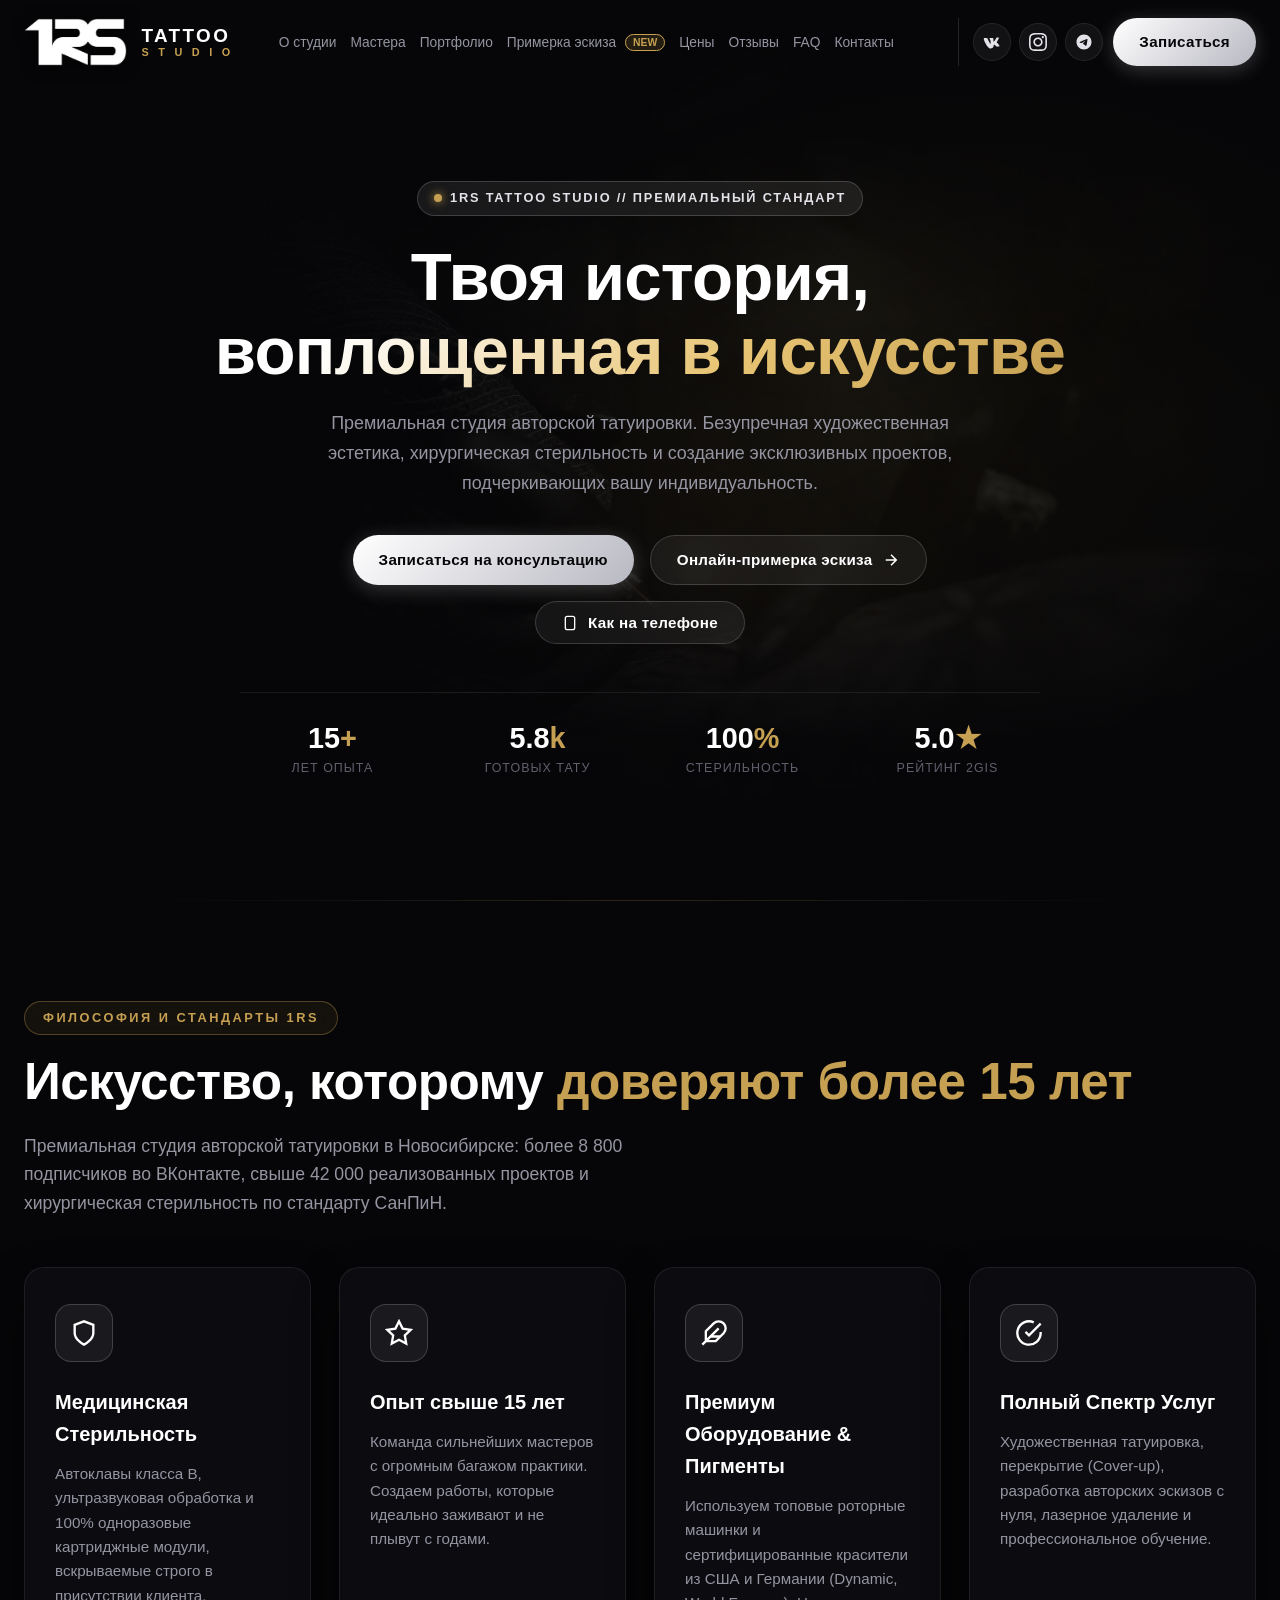
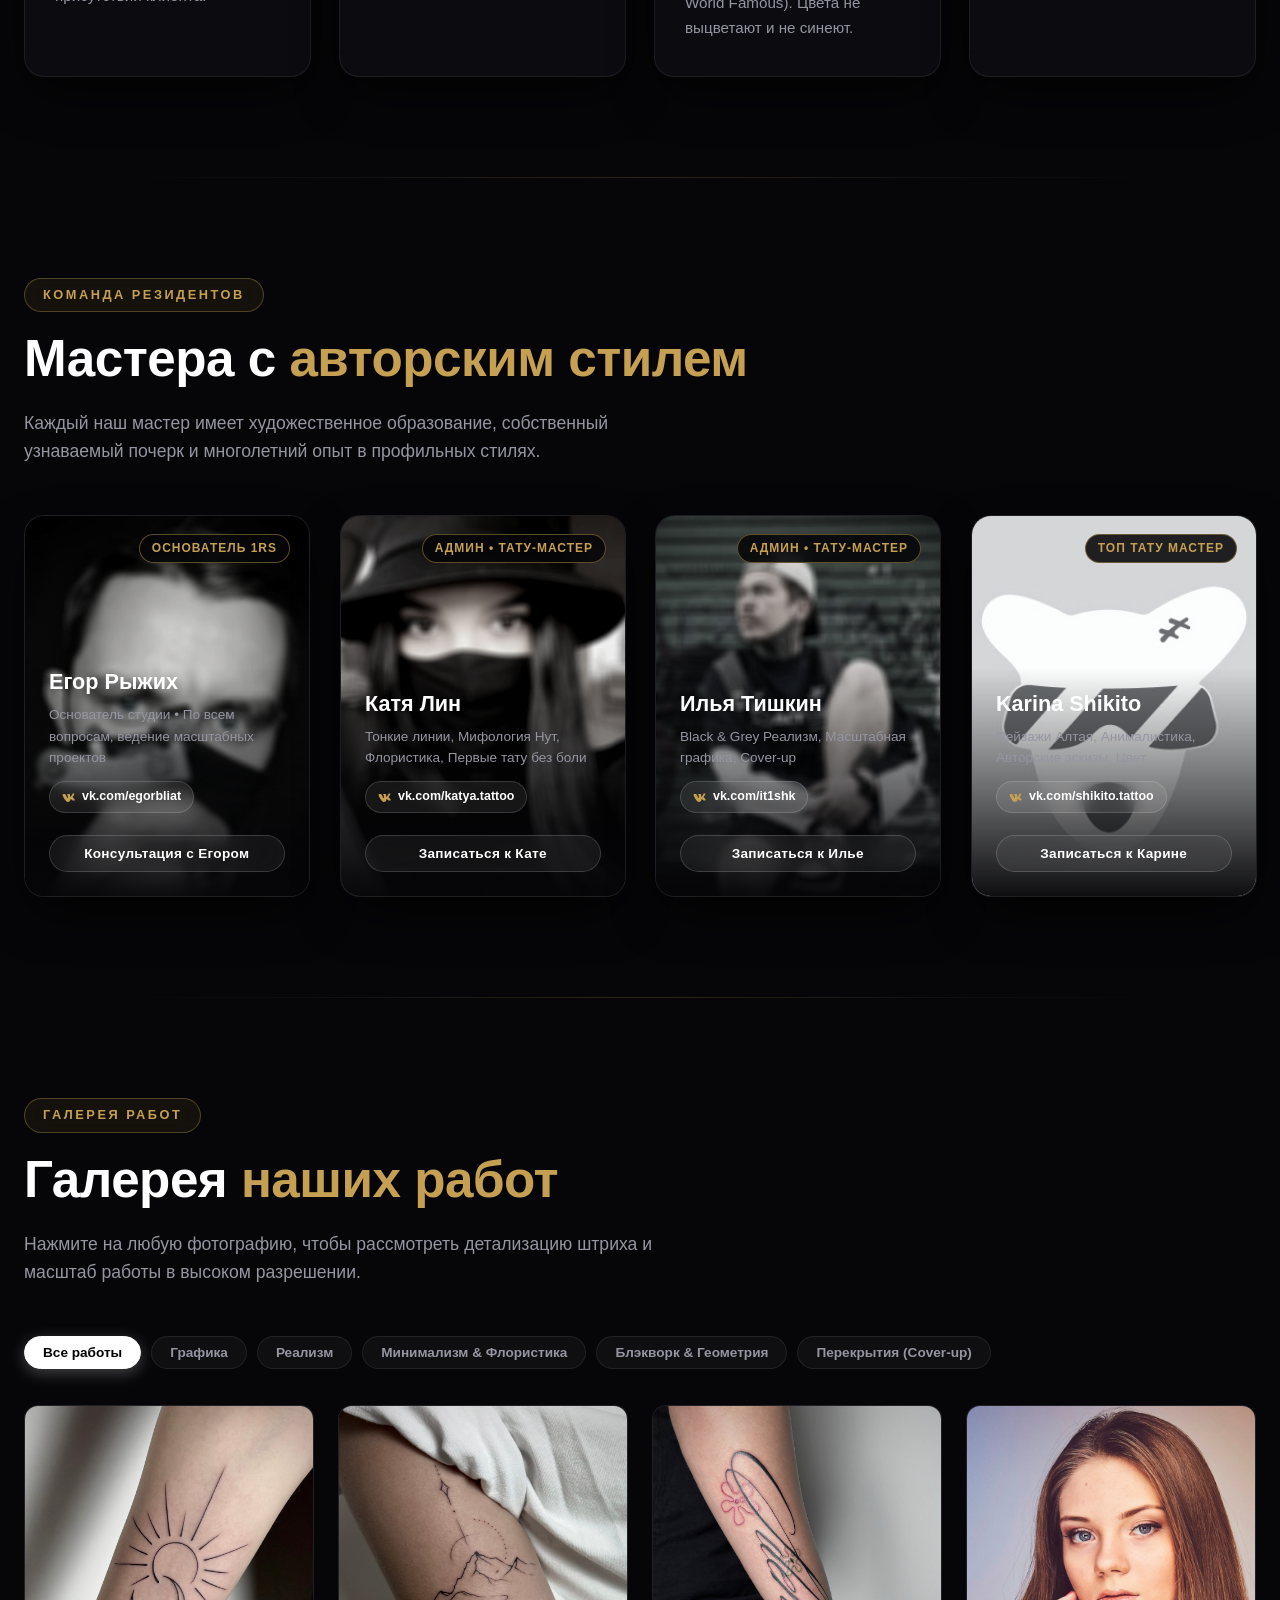
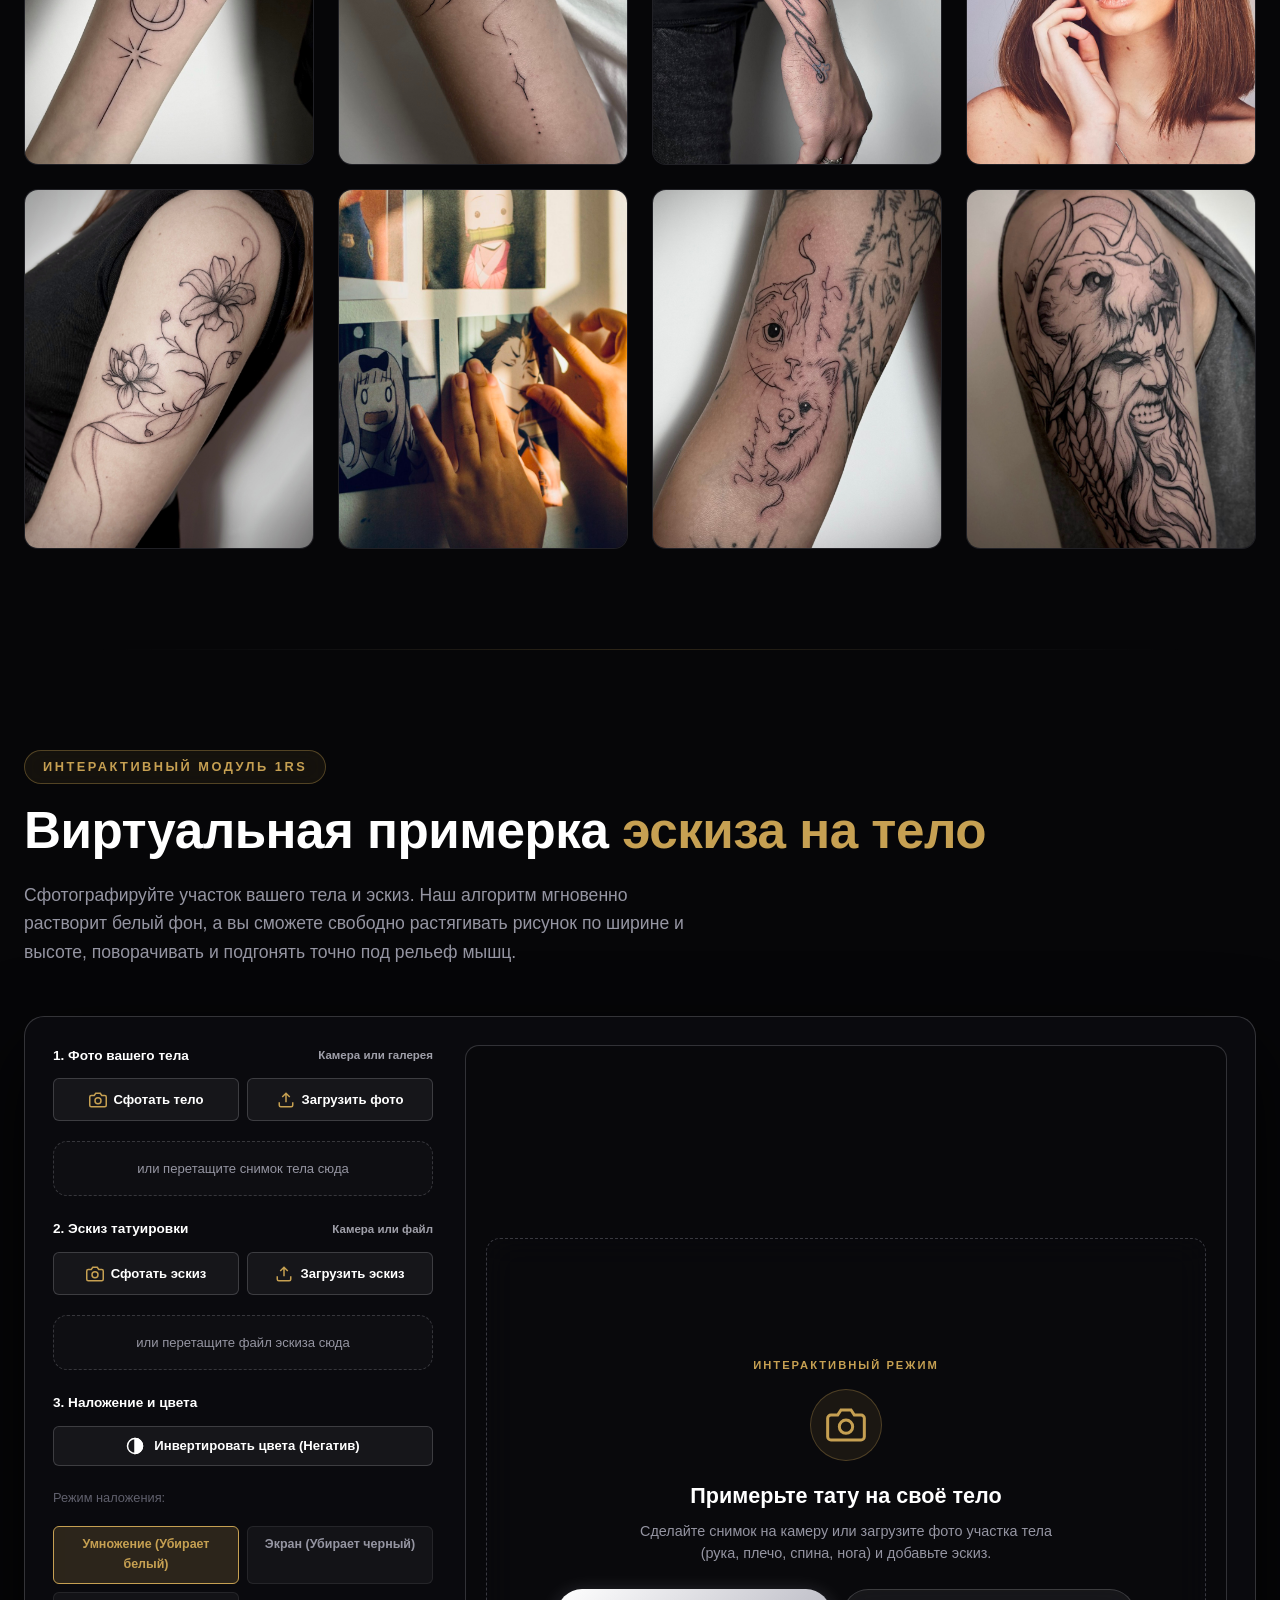
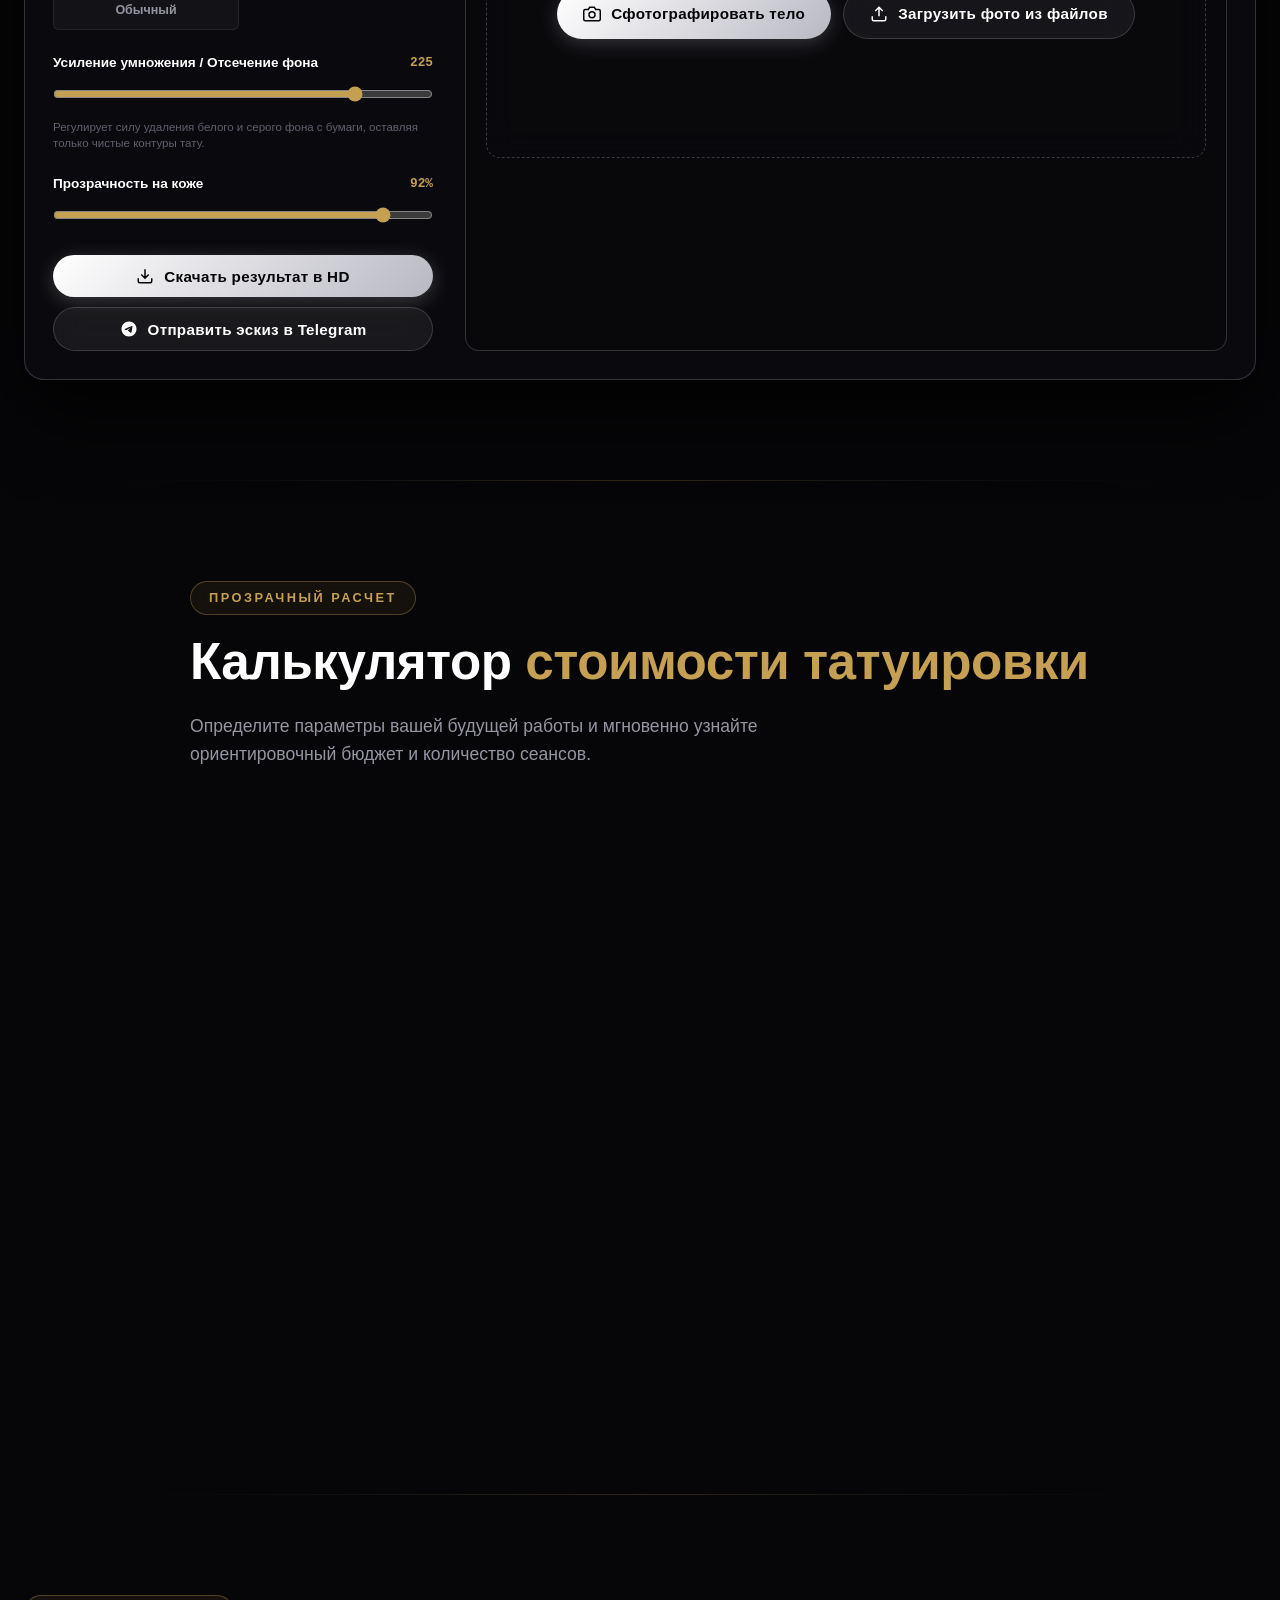
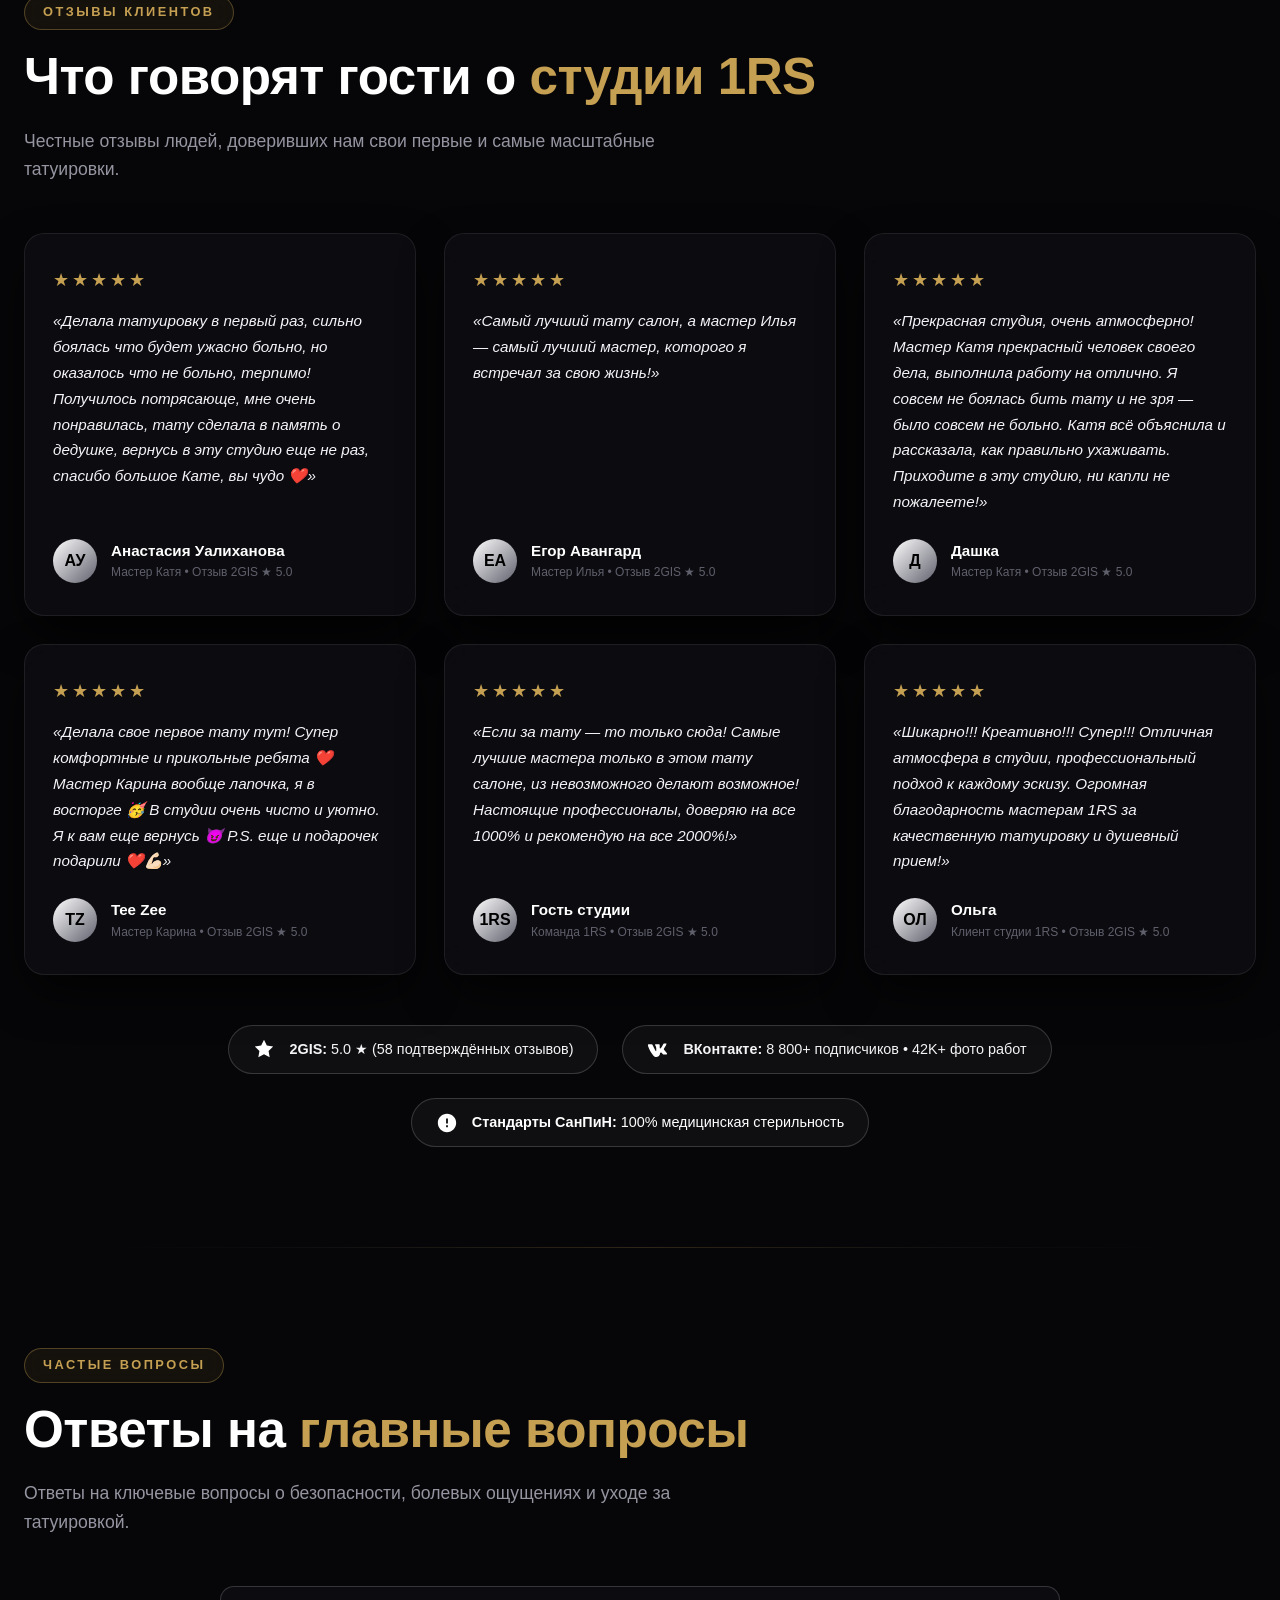
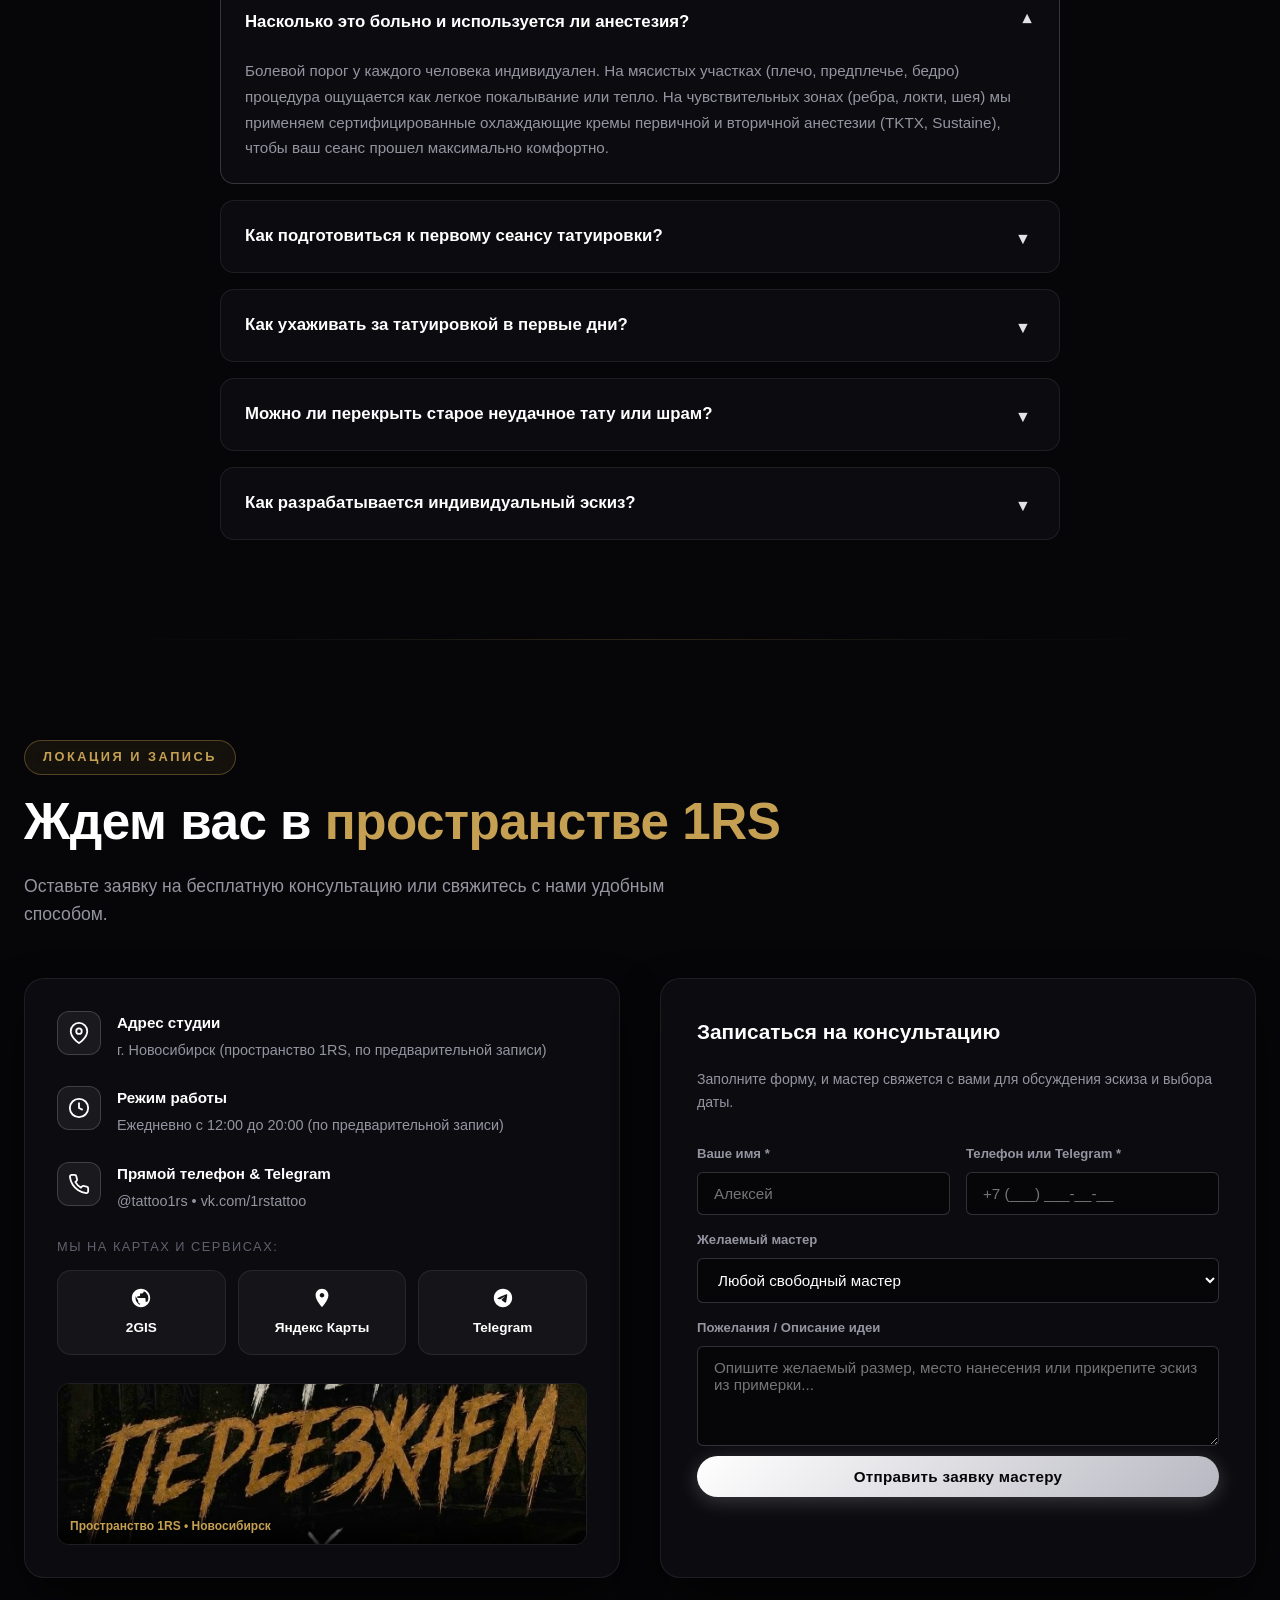
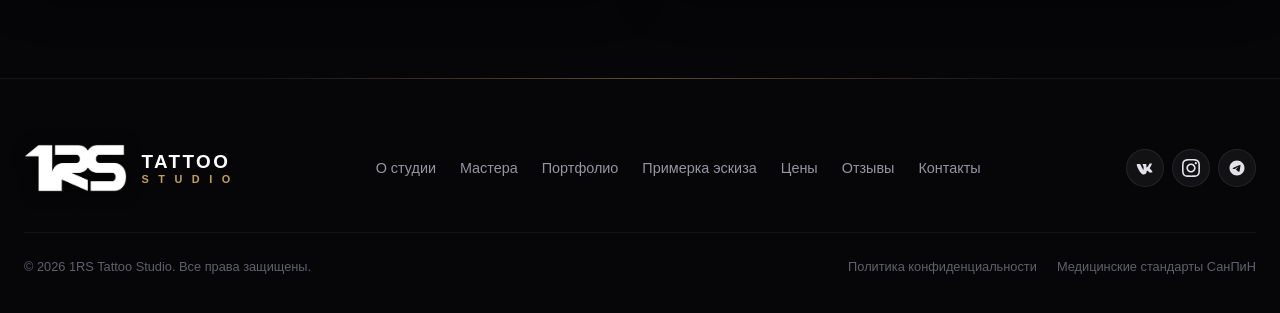
==== commit 8c0bfc99: "Add files via upload" ====
--- a/index.html
+++ b/index.html
@@ -52,12 +52,6 @@
 
       <!-- Nav Actions (Mobile Switcher, Socials & CTA) -->
       <div class="nav-actions">
-        <!-- Button: Mobile View Simulator -->
-        <button type="button" class="btn-mobile-preview open-mobile-sim-btn" title="Посмотреть, как сайт выглядит на смартфоне">
-          <svg width="15" height="15" viewBox="0 0 24 24" fill="none" stroke="currentColor" stroke-width="2"><rect x="5" y="2" width="14" height="20" rx="3"/><line x1="12" y1="18" x2="12.01" y2="18"/></svg>
-          <span>Мобильный вид</span>
-        </button>
-
         <!-- Monochromatic Social Icons with generous margin from Nav -->
         <div class="social-pills">
           <!-- VK -->
@@ -1169,11 +1163,7 @@
   </div>
 
   <!-- Floating Quick Booking Dock -->
-  <div class="floating-quick-dock">
-    <button type="button" class="dock-pill open-mobile-sim-btn" title="Мобильный симулятор">
-      <svg width="14" height="14" viewBox="0 0 24 24" fill="none" stroke="currentColor" stroke-width="2"><rect x="5" y="2" width="14" height="20" rx="3"/><line x1="12" y1="18" x2="12.01" y2="18"/></svg>
-      <span>Мобильный вид</span>
-    </button>
+  <div class="floating-quick-dock dock-hidden">
     <a href="https://t.me/tattoo1rs" target="_blank" class="dock-pill">
       <span class="hero-pill-dot" style="background:#ffffff; width:6px; height:6px;"></span>
       <span>Чат в Telegram</span>
--- a/assets/css/style.css
+++ b/assets/css/style.css
@@ -59,7 +59,11 @@
   font-family: -apple-system, BlinkMacSystemFont, 'SF Pro Display', 'Segoe UI', Roboto, Helvetica, Arial, sans-serif;
   background-color: var(--bg-dark);
   color: var(--text-main);
-  overflow-x: hidden;
+  overflow-x: hidden !important;
+  max-width: 100vw;
+  width: 100%;
+  scrollbar-width: none !important;
+  -ms-overflow-style: none !important;
   -webkit-font-smoothing: antialiased;
   -moz-osx-font-smoothing: grayscale;
 }
@@ -68,9 +72,18 @@
   background-color: var(--bg-dark);
   color: var(--text-main);
   line-height: 1.6;
-  overflow-x: hidden;
+  overflow-x: hidden !important;
+  max-width: 100vw;
+  width: 100%;
   position: relative;
   min-height: 100vh;
+}
+
+html::-webkit-scrollbar,
+body::-webkit-scrollbar {
+  display: none !important;
+  width: 0 !important;
+  height: 0 !important;
 }
 
 /* Custom Cursor Visual Disabled */
@@ -2105,10 +2118,10 @@
 
 /* iPhone Chassis Mockup */
 .mobile-sim-device {
-  width: 393px;
-  height: 780px;
+  width: min(393px, calc(100vw - 24px));
+  height: min(780px, calc(100vh - 120px));
   background: #111116;
-  border-radius: 50px;
+  border-radius: 46px;
   border: 4px solid #3c3c46;
   box-shadow: 
     0 0 0 4px #1a1a20,
@@ -2245,7 +2258,14 @@
   z-index: 999;
   display: flex;
   gap: 10px;
-  transition: opacity 0.3s ease, transform 0.3s ease;
+  transition: opacity 0.35s ease, transform 0.35s ease, visibility 0.35s ease;
+}
+
+.floating-quick-dock.dock-hidden {
+  opacity: 0;
+  visibility: hidden;
+  pointer-events: none;
+  transform: translateY(30px);
 }
 
 .dock-pill {
@@ -2275,6 +2295,31 @@
 /* ==========================================================================
    RESPONSIVE MEDIA QUERIES (Pixel-Perfect Tablet & Mobile Adaptation)
    ========================================================================== */
+
+/* Responsive Navigation Breakpoint: cleanly switch to drawer menu at <= 1180px */
+@media (max-width: 1320px) {
+  .nav-menu {
+    gap: 14px;
+  }
+  .nav-link {
+    font-size: 0.86rem;
+  }
+  .nav-actions {
+    margin-left: 16px;
+    padding-left: 14px;
+    gap: 10px;
+  }
+}
+
+@media (max-width: 1180px) {
+  .nav-menu, .nav-actions {
+    display: none !important;
+  }
+  .mobile-toggle {
+    display: block !important;
+  }
+}
+
 @media (max-width: 1024px) {
   .hero-grid {
     grid-template-columns: 1fr;
@@ -2319,7 +2364,7 @@
   }
   
   .hero-section {
-    padding: 120px 0 60px;
+    padding: 85px 0 36px;
     min-height: auto;
   }
 
@@ -2327,30 +2372,64 @@
     object-position: 55% center;
     opacity: 0.75;
   }
+
+  .hero-pill {
+    padding: 5px 14px;
+    font-size: 0.72rem;
+    letter-spacing: 1.2px;
+    margin: 0 auto 14px;
+  }
   
   .hero-title {
-    font-size: clamp(2rem, 7.5vw, 2.7rem);
+    font-size: clamp(1.85rem, 6.8vw, 2.35rem);
     line-height: 1.15;
+    margin: 0 auto 12px;
+    letter-spacing: -0.5px;
+  }
+
+  .hero-subtitle {
+    font-size: 0.92rem;
+    line-height: 1.55;
+    margin: 0 auto 20px;
+    max-width: 92%;
   }
 
   .hero-buttons {
     flex-direction: column;
     width: 100%;
+    max-width: 320px;
+    margin: 0 auto 22px;
+    gap: 10px;
   }
 
   .hero-buttons .btn {
     width: 100%;
     justify-content: center;
+    padding: 12px 18px;
+    font-size: 0.88rem;
   }
   
   .hero-stats {
     grid-template-columns: repeat(2, 1fr);
-    gap: 14px;
-    margin-top: 36px;
+    gap: 10px;
+    margin-top: 18px;
+    padding-top: 18px;
+    max-width: 340px;
   }
 
   .hero-stat-item {
-    padding: 14px 12px;
+    padding: 8px 10px;
+    text-align: center;
+    align-items: center;
+  }
+
+  .stat-value {
+    font-size: 1.55rem;
+  }
+
+  .stat-label {
+    font-size: 0.7rem;
+    letter-spacing: 0.8px;
   }
   
   /* Horizontally Swipeable Portfolio Filters with Hidden Scrollbar */
@@ -2440,13 +2519,18 @@
 
   /* Sleek Floating Dock for Mobile */
   .floating-quick-dock {
-    left: 50%;
-    transform: translateX(-50%);
-    bottom: 16px;
-    width: calc(100% - 32px);
+    left: 16px;
+    right: 16px;
+    margin: 0 auto;
+    bottom: 14px;
+    width: auto;
     max-width: 380px;
     justify-content: center;
-    transition: opacity 0.3s ease, transform 0.3s ease;
+    transition: opacity 0.35s ease, transform 0.35s ease, visibility 0.35s ease;
+  }
+
+  .floating-quick-dock.dock-hidden {
+    transform: translateY(30px);
   }
 
   .floating-quick-dock .open-mobile-sim-btn {
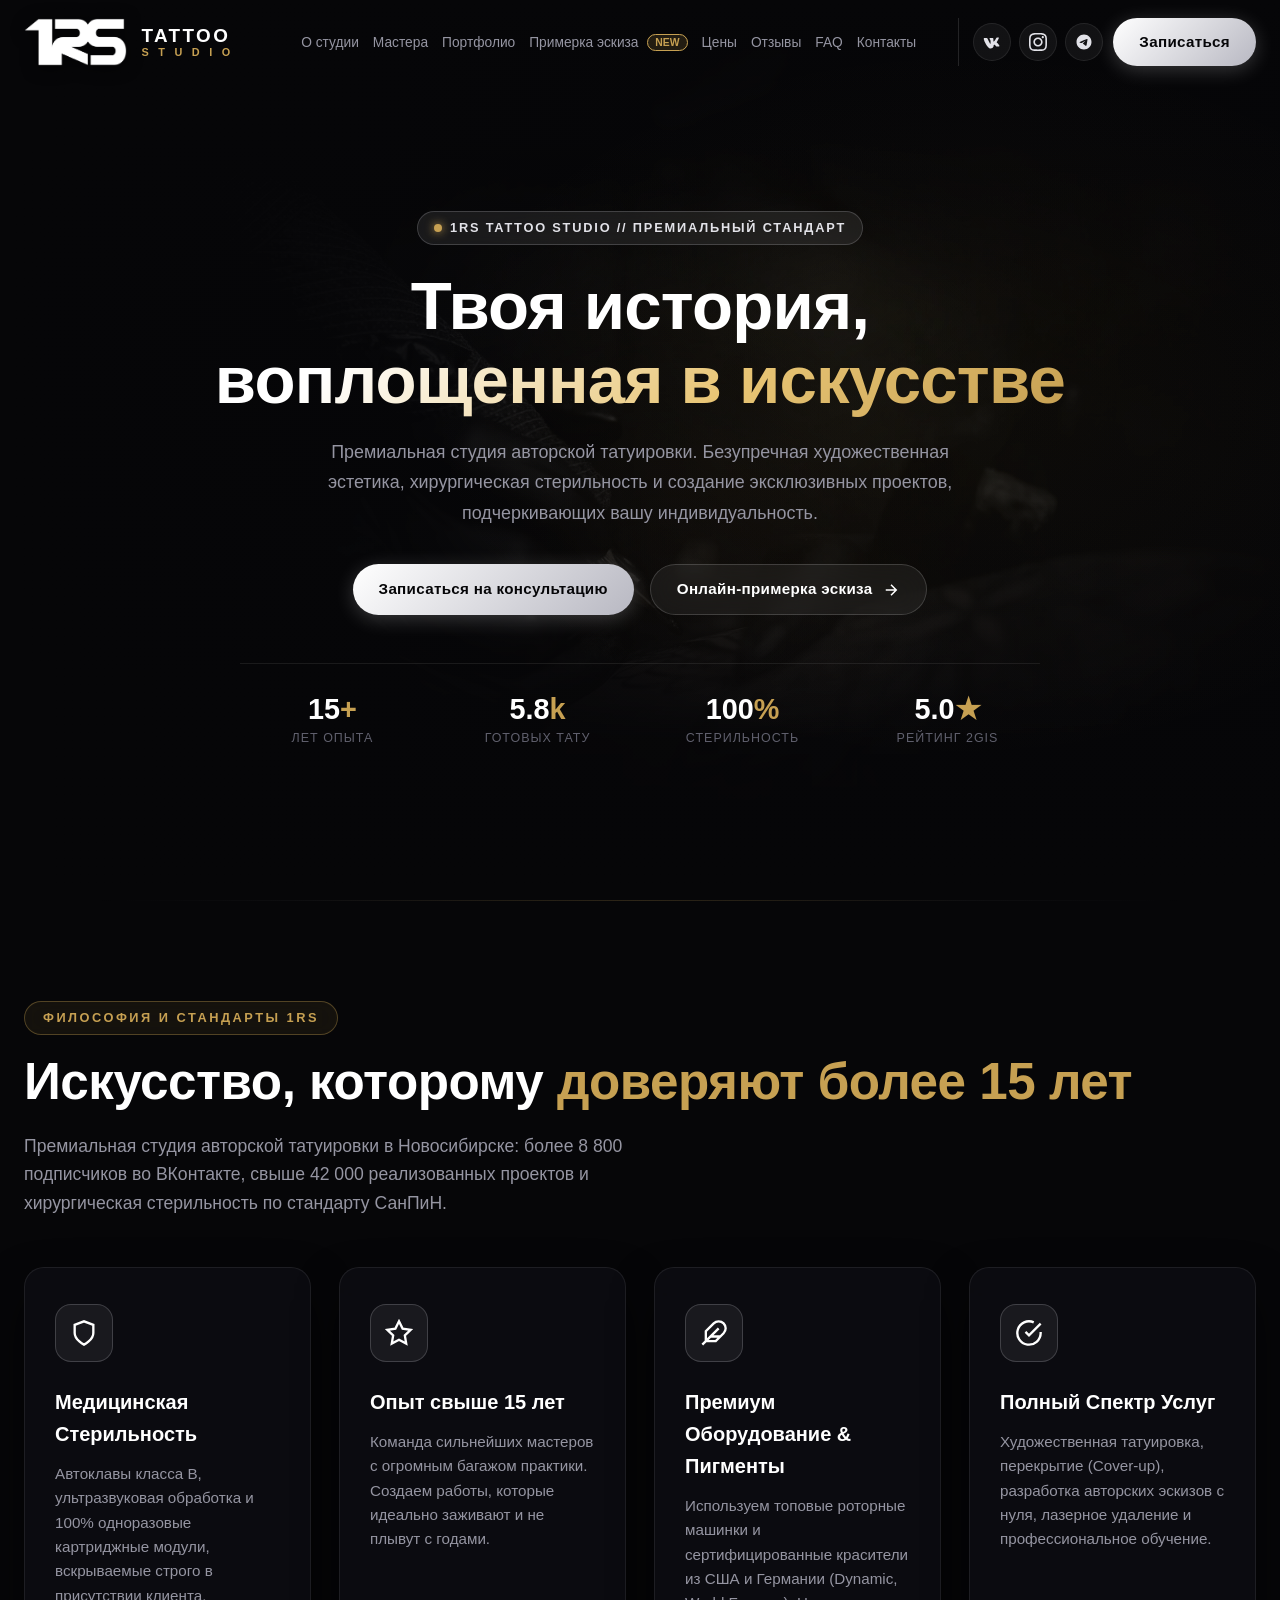
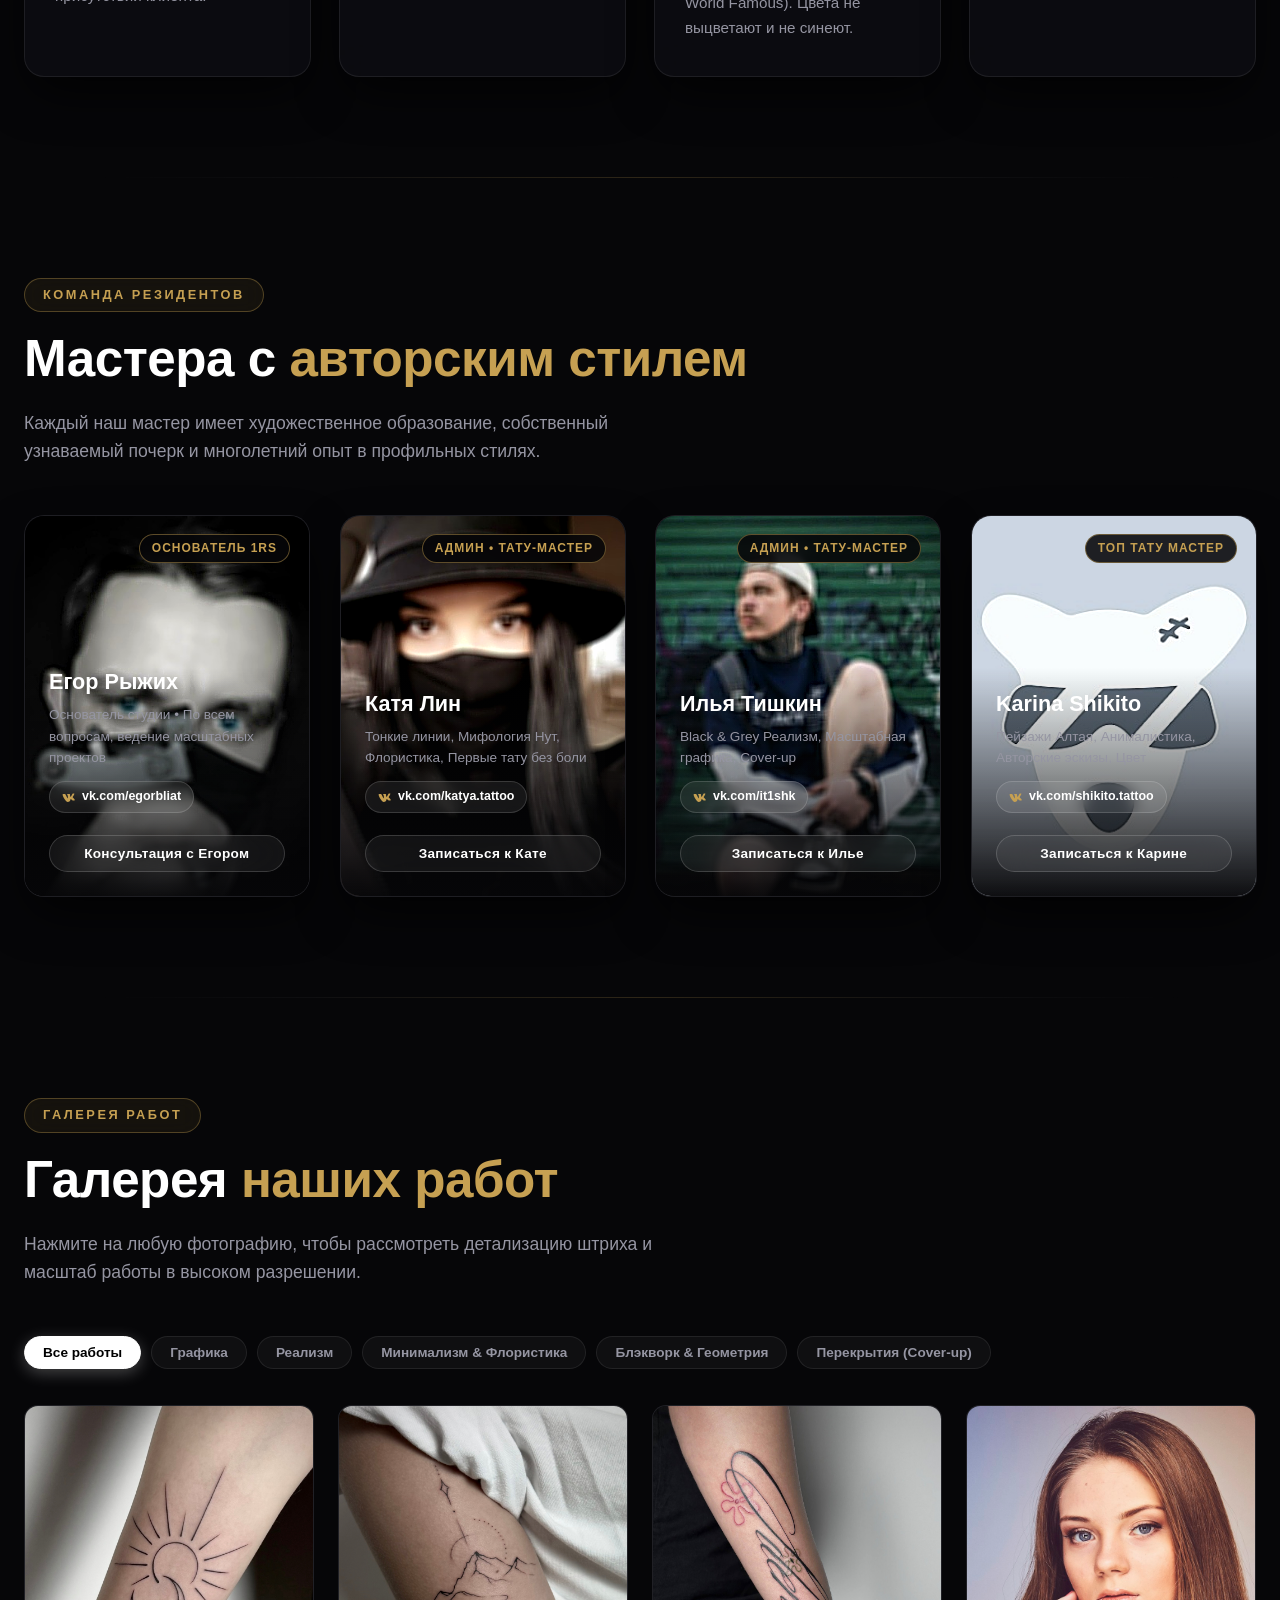
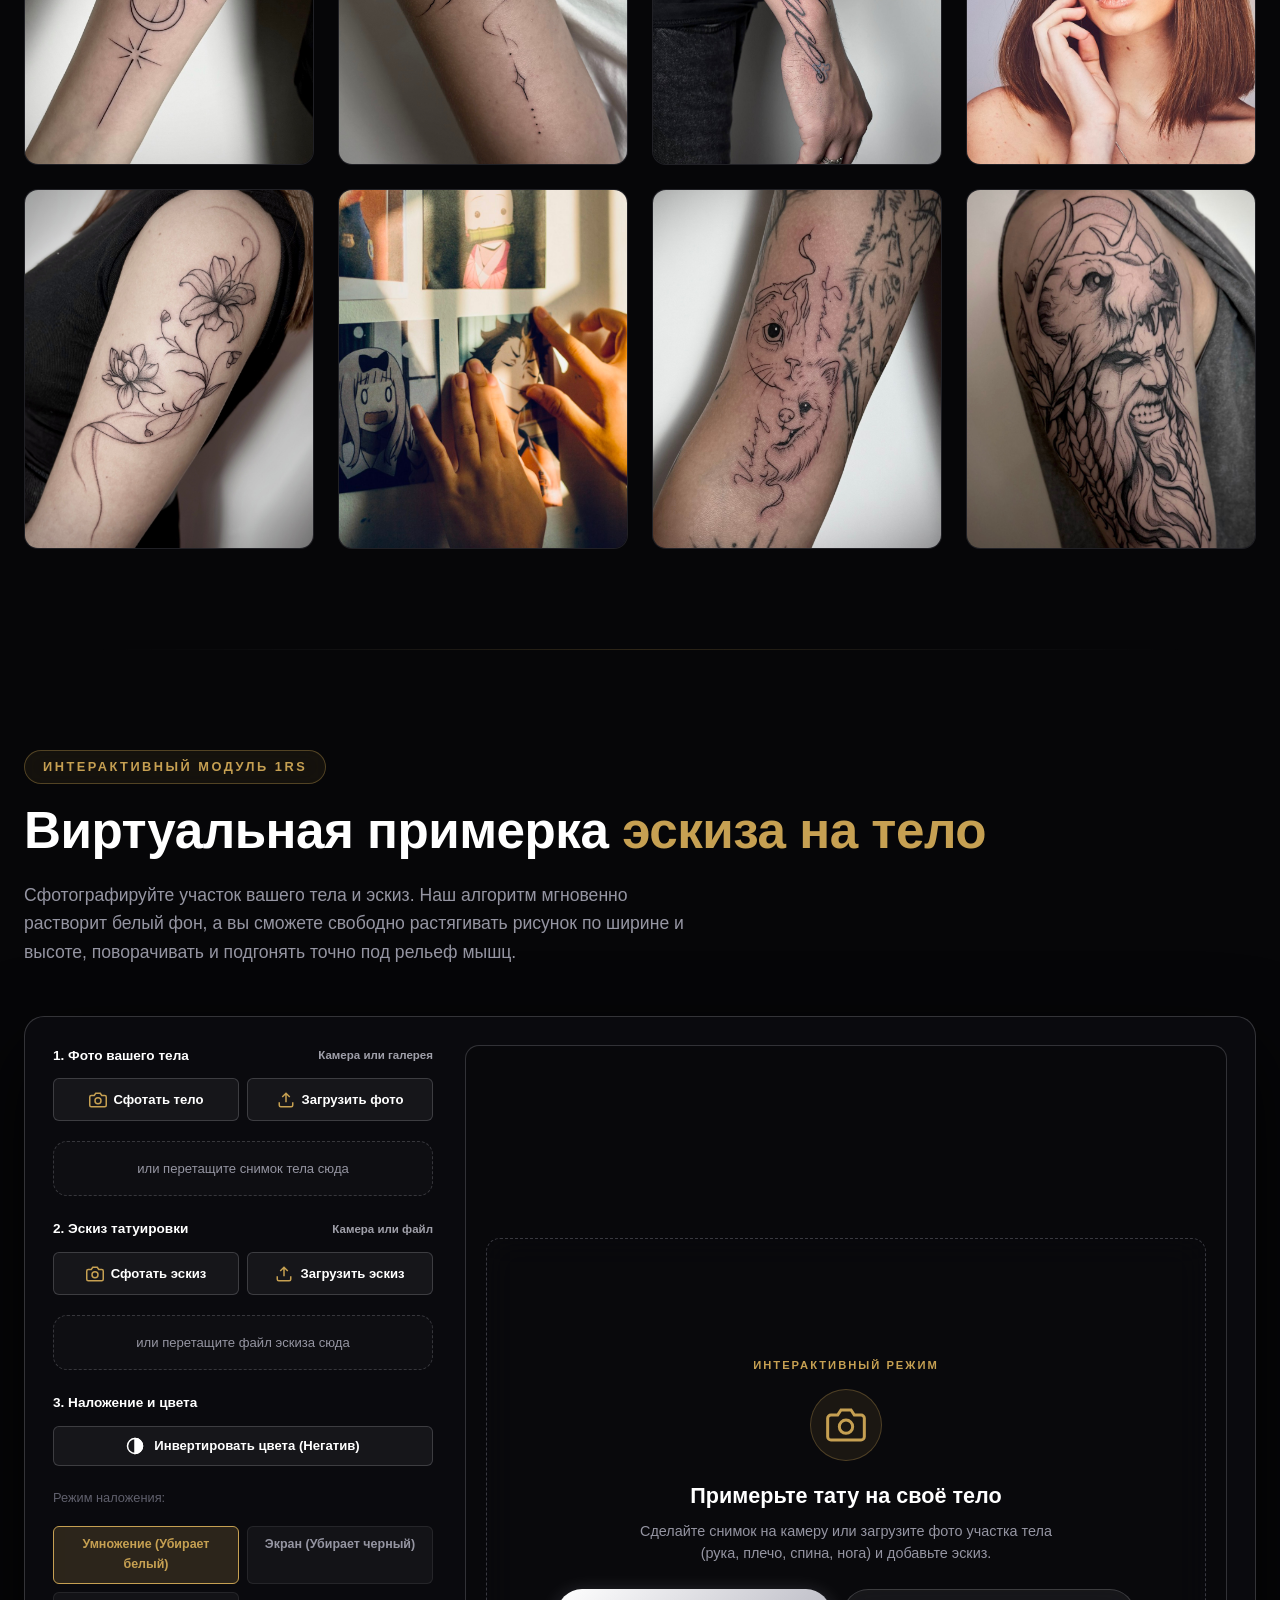
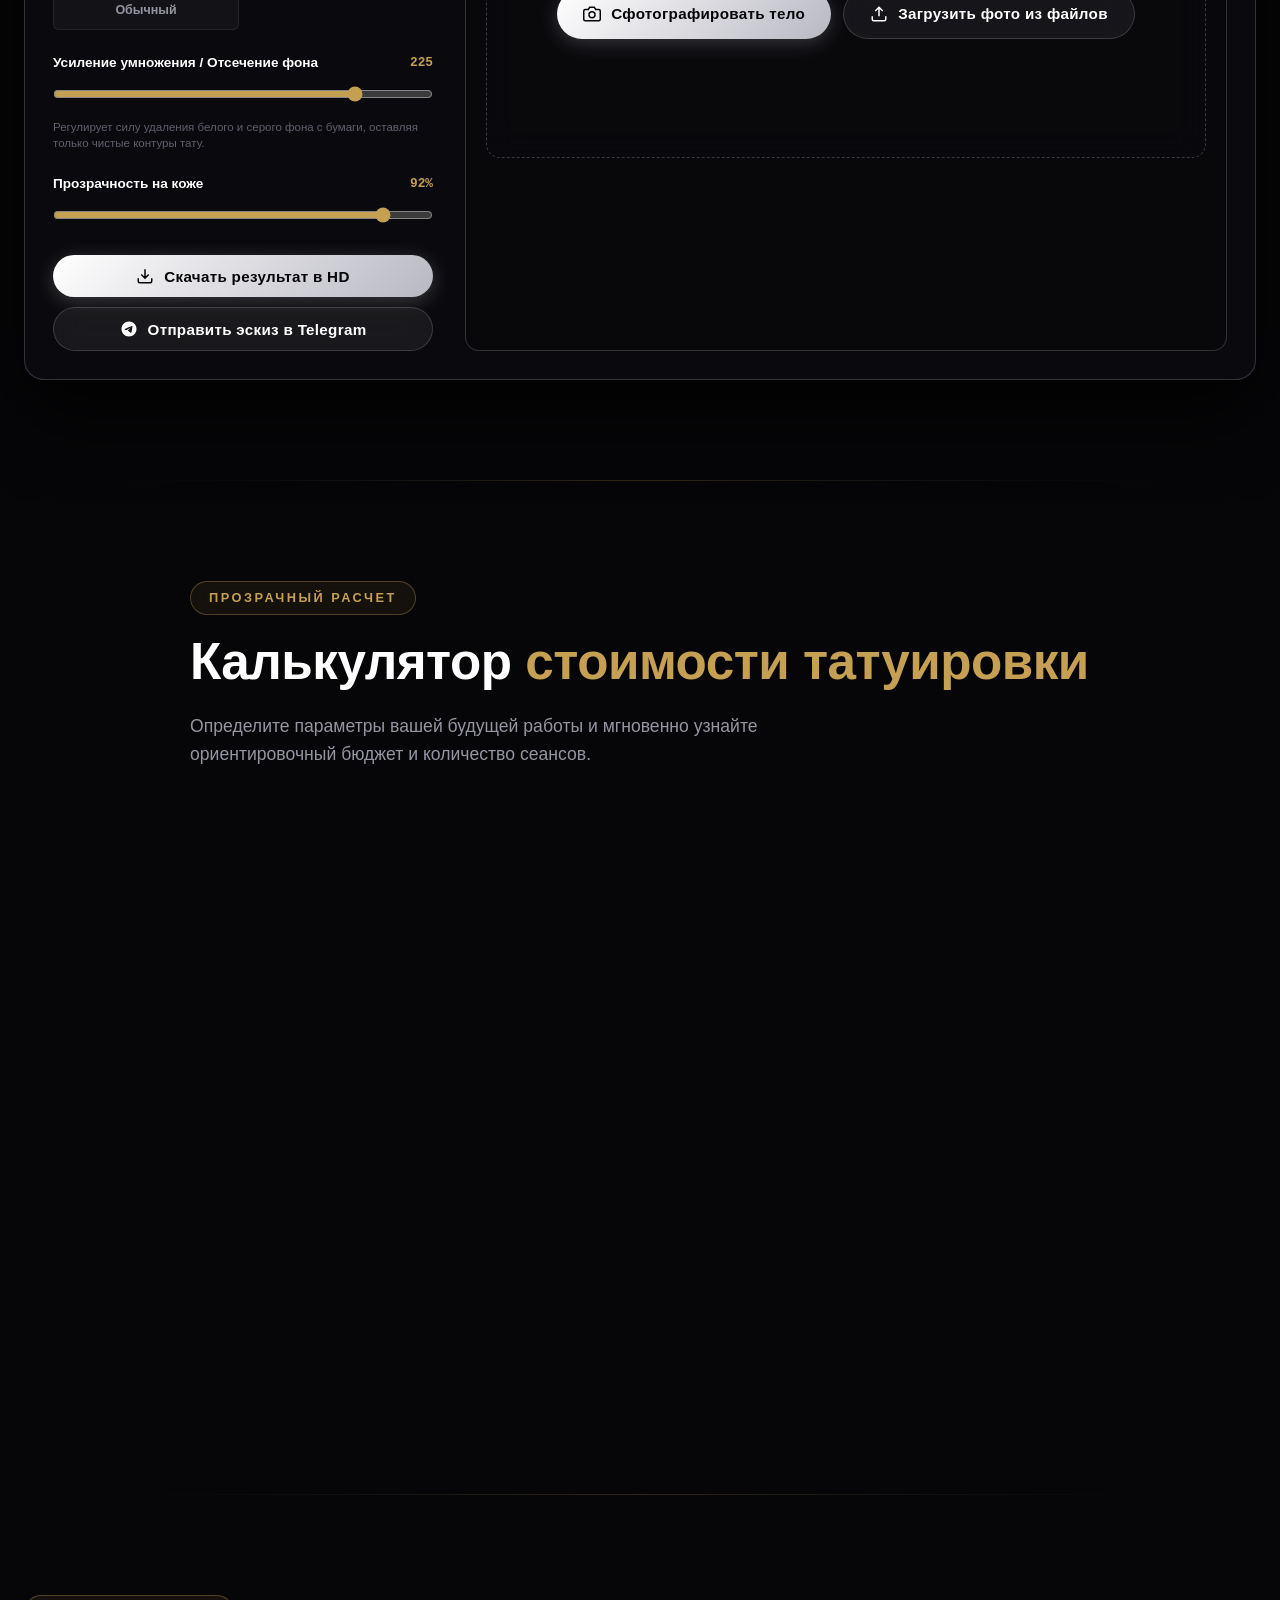
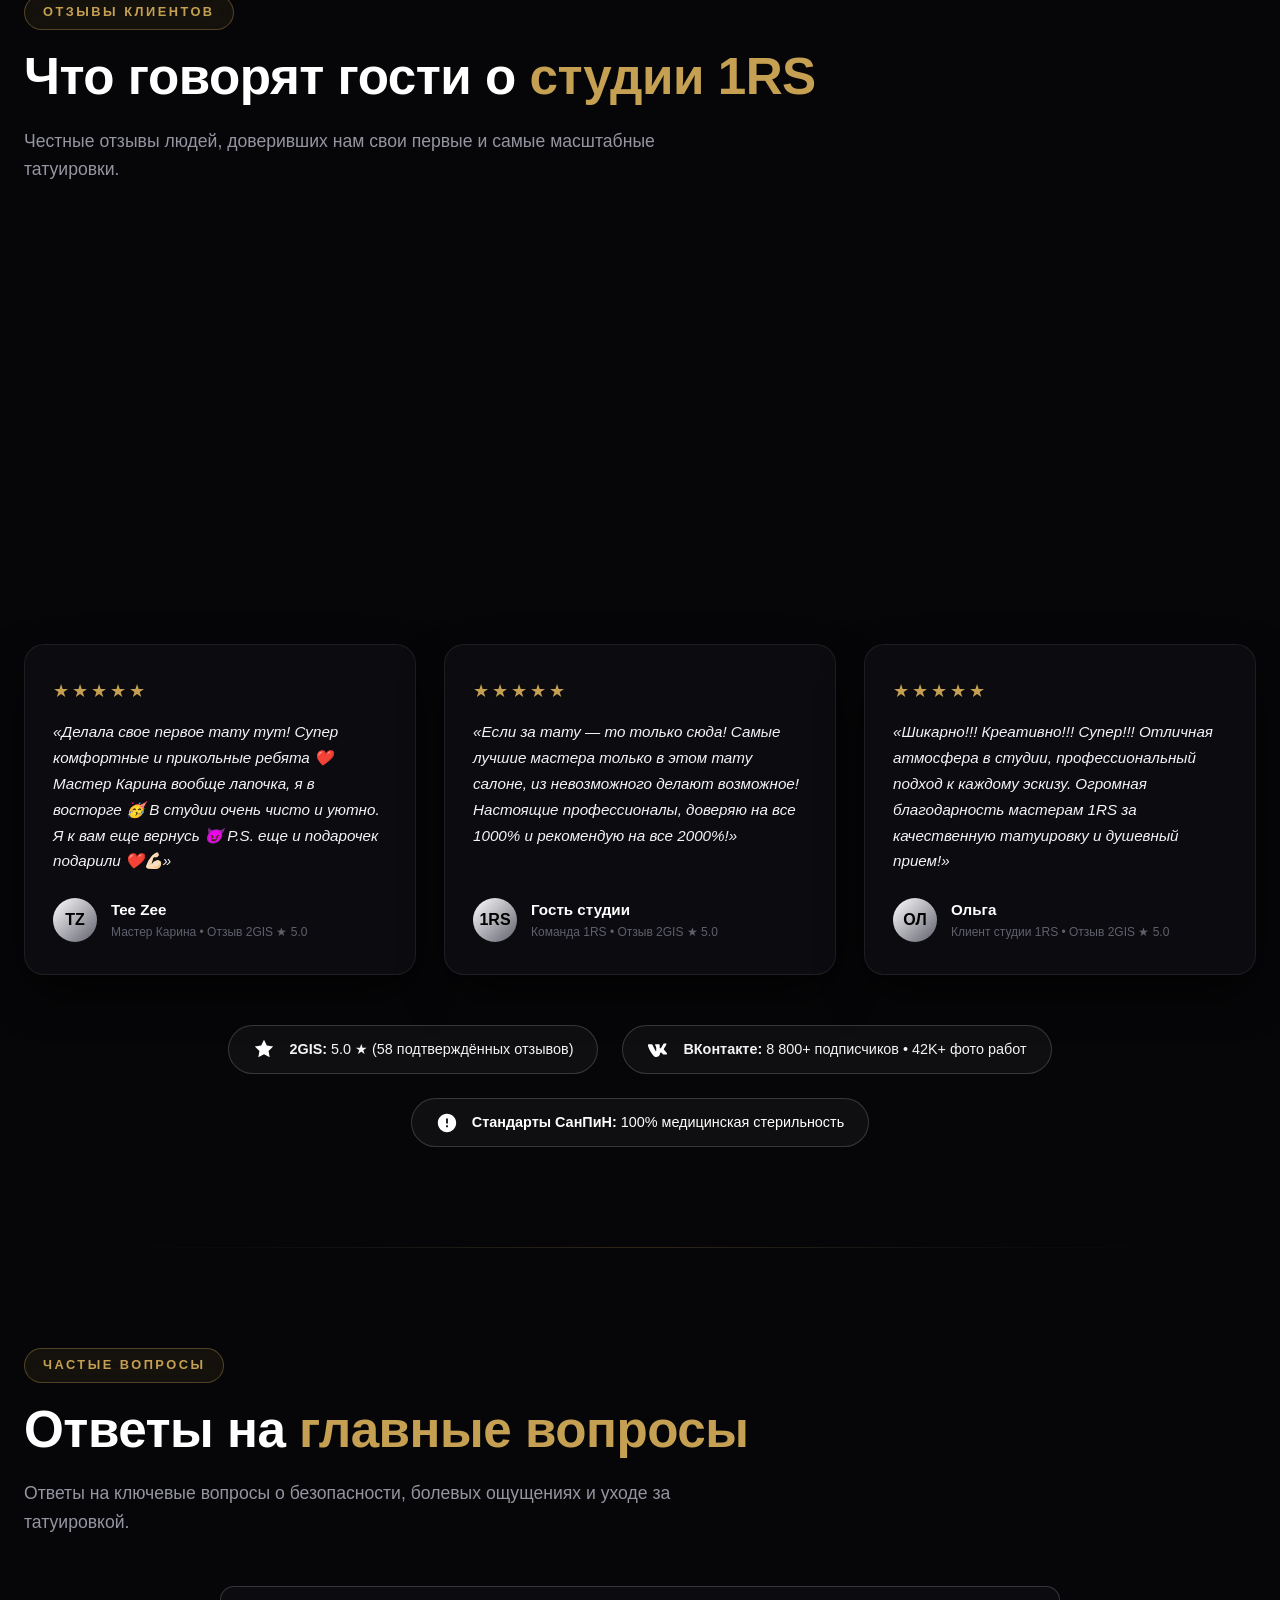
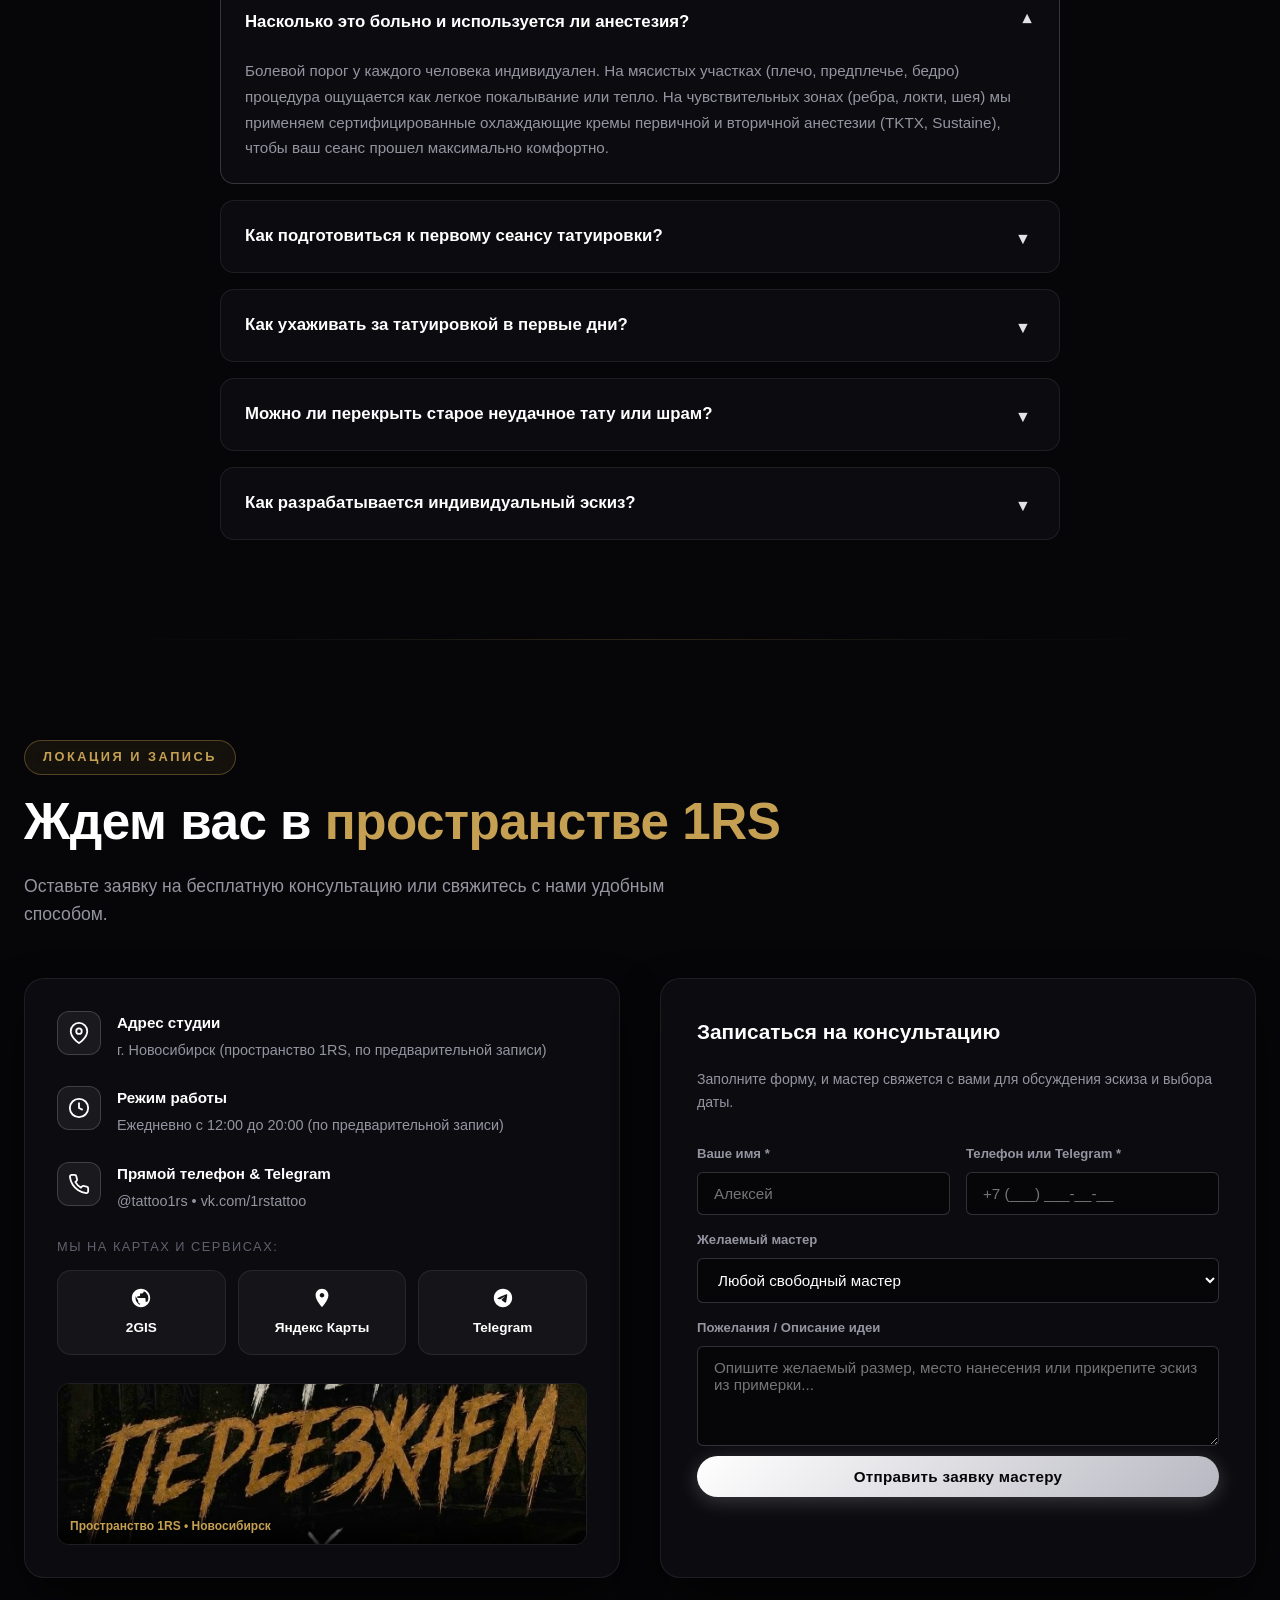
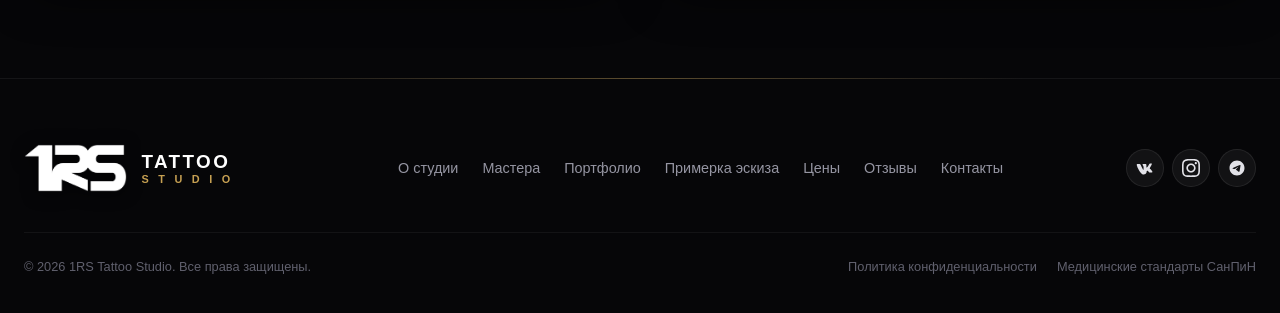
==== commit 3922f93a: "Add files via upload" ====
--- a/index.html
+++ b/index.html
@@ -136,10 +136,6 @@
             <span>Онлайн-примерка эскиза</span>
             <svg width="18" height="18" viewBox="0 0 24 24" fill="none" stroke="currentColor" stroke-width="2"><path d="M5 12h14M12 5l7 7-7 7"/></svg>
           </a>
-          <button type="button" class="btn btn-glass open-mobile-sim-btn" title="Открыть в виде смартфона">
-            <svg width="16" height="16" viewBox="0 0 24 24" fill="none" stroke="currentColor" stroke-width="2"><rect x="5" y="2" width="14" height="20" rx="3"/><line x1="12" y1="18" x2="12.01" y2="18"/></svg>
-            <span>Как на телефоне</span>
-          </button>
         </div>
 
         <!-- Quick Stats -->
@@ -1093,28 +1089,6 @@
   </footer>
 
   <!-- ==========================================================================
-       MOBILE DEVICE SIMULATOR MODAL (iPhone 16 Pro Frame)
-       Allows testing responsive mobile view with 1-click on desktop!
-       ========================================================================== -->
-  <div class="mobile-sim-backdrop" id="mobile-sim-modal">
-    <div class="mobile-sim-wrap">
-      <div class="mobile-sim-toolbar">
-        <div style="display: flex; align-items: center; gap: 10px;">
-          <svg width="15" height="15" viewBox="0 0 24 24" fill="none" stroke="currentColor" stroke-width="2"><rect x="5" y="2" width="14" height="20" rx="3"/><line x1="12" y1="18" x2="12.01" y2="18"/></svg>
-          <span>iPhone 16 Pro Simulator</span>
-          <button type="button" class="btn-glass" id="btn-rotate-sim" style="padding: 4px 10px; font-size: 0.75rem;">Повернуть</button>
-        </div>
-        <button type="button" class="sim-close-btn" id="btn-close-sim" title="Закрыть симулятор">✕</button>
-      </div>
-
-      <div class="mobile-sim-device" id="mobile-sim-device">
-        <div class="sim-dynamic-island"></div>
-        <iframe src="about:blank" id="mobile-sim-iframe" class="mobile-sim-iframe" title="Мобильная версия сайта 1RS"></iframe>
-      </div>
-    </div>
-  </div>
-
-  <!-- ==========================================================================
        MODALS & FLOATING DOCK
        ========================================================================== -->
   <!-- Lightbox Modal -->
--- a/assets/css/style.css
+++ b/assets/css/style.css
@@ -1,2561 +1,5124 @@
-/* ==========================================================================
-   1RS TATTOO STUDIO — PREMIUM BRUTAL DARK STYLESHEET
-   Obsidian & Raw Steel Theme, Fullscreen Cinematic Canvas, Monochromatic Icons
-   ========================================================================== */
-
-:root {
-  /* Brutal Dark Color Palette */
-  --bg-dark: #060608;
-  --bg-darker: #030304;
-  --bg-surface: #0a0a0e;
-  --bg-card: rgba(13, 13, 18, 0.85);
-  --bg-card-hover: rgba(22, 22, 30, 0.95);
-  --bg-glass: rgba(16, 16, 22, 0.72);
-  --bg-glass-heavy: rgba(10, 10, 14, 0.92);
-
-  /* Borders & Highlights */
-  --border-glass: rgba(255, 255, 255, 0.08);
-  --border-glass-bright: rgba(255, 255, 255, 0.16);
-  --border-steel: rgba(200, 200, 210, 0.22);
-  --border-glow: rgba(212, 175, 55, 0.35);
-
-  /* Monochromatic & Accent Palette */
-  --mono-chrome: #e2e2e8;
-  --mono-silver: #a0a0aa;
-  --mono-dark: #27272f;
-  --accent-gold: #c6a052;
-  --accent-gold-bright: #e8c575;
-  --accent-cyan: #5ce1e6;
-
-  /* Typography */
-  --text-main: #f4f4f7;
-  --text-muted: #9595a2;
-  --text-dim: #60606d;
-
-  /* Spacing & Radii */
-  --radius-sm: 6px;
-  --radius-md: 14px;
-  --radius-lg: 20px;
-  --radius-full: 9999px;
-
-  /* Transitions */
-  --transition-fast: 0.18s cubic-bezier(0.16, 1, 0.3, 1);
-  --transition-normal: 0.35s cubic-bezier(0.16, 1, 0.3, 1);
-  --transition-slow: 0.6s cubic-bezier(0.16, 1, 0.3, 1);
-
-  /* Shadows */
-  --shadow-glass: 0 20px 50px -10px rgba(0, 0, 0, 0.85);
-}
-
-/* Reset & Box Sizing */
-*, *::before, *::after {
-  box-sizing: border-box;
-  margin: 0;
-  padding: 0;
-}
-
-html {
-  scroll-behavior: smooth;
-  font-family: -apple-system, BlinkMacSystemFont, 'SF Pro Display', 'Segoe UI', Roboto, Helvetica, Arial, sans-serif;
-  background-color: var(--bg-dark);
-  color: var(--text-main);
-  overflow-x: hidden !important;
-  max-width: 100vw;
-  width: 100%;
-  scrollbar-width: none !important;
-  -ms-overflow-style: none !important;
-  -webkit-font-smoothing: antialiased;
-  -moz-osx-font-smoothing: grayscale;
-}
-
-body {
-  background-color: var(--bg-dark);
-  color: var(--text-main);
-  line-height: 1.6;
-  overflow-x: hidden !important;
-  max-width: 100vw;
-  width: 100%;
-  position: relative;
-  min-height: 100vh;
-}
-
-html::-webkit-scrollbar,
-body::-webkit-scrollbar {
-  display: none !important;
-  width: 0 !important;
-  height: 0 !important;
-}
-
-/* Custom Cursor Visual Disabled */
-.custom-cursor-dot, .custom-cursor-ring {
-  display: none !important;
-}
-
-/* Static Luxury Dark Background with Full-Page Flowing Ambient Glow */
-.static-ambient-glow {
-  position: fixed;
-  inset: 0;
-  width: 100%;
-  height: 100%;
-  background: 
-    radial-gradient(ellipse 900px 520px at 50% 0%, rgba(198, 160, 82, 0.07) 0%, transparent 70%),
-    radial-gradient(circle 800px at 85% 40%, rgba(198, 160, 82, 0.035) 0%, transparent 65%),
-    radial-gradient(circle 900px at 15% 70%, rgba(92, 225, 230, 0.02) 0%, transparent 60%),
-    radial-gradient(circle 700px at 50% 95%, rgba(198, 160, 82, 0.03) 0%, transparent 65%);
-  pointer-events: none;
-  z-index: 0;
-}
-
-/* Subtle Dark Vignette with Smooth Edge Blending */
-.dark-vignette {
-  position: fixed;
-  inset: 0;
-  box-shadow: inset 0 0 140px rgba(0, 0, 0, 0.92);
-  pointer-events: none;
-  z-index: 0;
-}
-
-/* Seamless Section Dividers */
-.section-divider {
-  width: 100%;
-  max-width: 1100px;
-  height: 1px;
-  margin: 0 auto;
-  background: linear-gradient(90deg, transparent 0%, rgba(255, 255, 255, 0.05) 20%, rgba(198, 160, 82, 0.3) 50%, rgba(255, 255, 255, 0.05) 80%, transparent 100%);
-  position: relative;
-  z-index: 2;
-  opacity: 0.7;
-}
-
-/* Scroll Reveal Animation System */
-.reveal {
-  opacity: 0;
-  transform: translateY(26px);
-  transition: opacity 0.75s cubic-bezier(0.16, 1, 0.3, 1), transform 0.75s cubic-bezier(0.16, 1, 0.3, 1);
-  will-change: opacity, transform;
-}
-
-.reveal.in-view {
-  opacity: 1;
-  transform: translateY(0);
-}
-
-.reveal-delay-1 { transition-delay: 0.12s; }
-.reveal-delay-2 { transition-delay: 0.24s; }
-.reveal-delay-3 { transition-delay: 0.36s; }
-.reveal-delay-4 { transition-delay: 0.48s; }
-
-/* Base Container & Section */
-.container {
-  width: 100%;
-  max-width: 1320px;
-  margin: 0 auto;
-  padding: 0 24px;
-  position: relative;
-  z-index: 1;
-}
-
-section {
-  padding: 100px 0;
-  position: relative;
-  z-index: 1;
-}
-
-/* Typography Helpers - No awkward line breaks */
-.section-tag {
-  display: inline-flex;
-  align-items: center;
-  gap: 8px;
-  font-size: 0.8rem;
-  letter-spacing: 2.5px;
-  text-transform: uppercase;
-  color: var(--accent-gold);
-  background: rgba(198, 160, 82, 0.08);
-  border: 1px solid rgba(198, 160, 82, 0.35);
-  padding: 6px 18px;
-  border-radius: var(--radius-full);
-  margin-bottom: 18px;
-  font-weight: 700;
-  backdrop-filter: blur(12px);
-  white-space: nowrap;
-}
-
-.section-title {
-  font-size: clamp(2rem, 4vw, 3.2rem);
-  font-weight: 900;
-  line-height: 1.15;
-  letter-spacing: -0.5px;
-  margin-bottom: 20px;
-  color: #ffffff;
-}
-
-.title-accent {
-  color: var(--accent-gold);
-  display: inline;
-}
-
-.section-desc {
-  font-size: 1.1rem;
-  color: var(--text-muted);
-  max-width: 680px;
-  margin-bottom: 50px;
-}
-
-/* Glass Card Helper */
-.glass-panel {
-  background: var(--bg-card);
-  backdrop-filter: blur(24px) saturate(160%);
-  -webkit-backdrop-filter: blur(24px) saturate(160%);
-  border: 1px solid var(--border-glass);
-  border-radius: var(--radius-lg);
-  box-shadow: var(--shadow-glass);
-  position: relative;
-  overflow: hidden;
-  transition: border-color var(--transition-normal), transform var(--transition-normal), box-shadow var(--transition-normal);
-}
-
-.glass-panel:hover {
-  border-color: var(--border-glass-bright);
-}
-
-/* ==========================================================================
-   HEADER & NAVIGATION
-   ========================================================================== */
-.site-header {
-  position: fixed;
-  top: 0;
-  left: 0;
-  right: 0;
-  z-index: 1000;
-  padding: 18px 0;
-  transition: padding var(--transition-normal), background var(--transition-normal), border var(--transition-normal);
-}
-
-.site-header.scrolled {
-  padding: 12px 0;
-  background: rgba(8, 8, 11, 0.92);
-  backdrop-filter: blur(24px) saturate(180%);
-  -webkit-backdrop-filter: blur(24px) saturate(180%);
-  border-bottom: 1px solid var(--border-glass);
-  box-shadow: 0 10px 30px rgba(0, 0, 0, 0.7);
-}
-
-.nav-container {
-  display: flex;
-  align-items: center;
-  justify-content: space-between;
-}
-
-/* Logo */
-.brand-logo {
-  display: flex;
-  align-items: center;
-  gap: 14px;
-  text-decoration: none;
-  cursor: pointer;
-  flex-shrink: 0;
-}
-
-.brand-logo img {
-  height: 48px;
-  width: auto;
-  max-width: 140px;
-  object-fit: contain;
-  filter: drop-shadow(0 2px 8px rgba(0,0,0,0.7));
-  transition: transform var(--transition-normal);
-}
-
-.brand-logo:hover img {
-  transform: scale(1.05);
-}
-
-.brand-title {
-  display: inline-flex;
-  flex-direction: column;
-  justify-content: center;
-  line-height: 1.1;
-  white-space: nowrap;
-}
-
-.brand-name {
-  font-size: 1.18rem;
-  font-weight: 900;
-  letter-spacing: 2.4px;
-  color: #ffffff;
-  line-height: 1.05;
-  text-transform: uppercase;
-  white-space: nowrap;
-}
-
-.brand-sub {
-  font-size: 0.68rem;
-  font-weight: 800;
-  text-transform: uppercase;
-  color: var(--accent-gold); /* Warm orange-gold */
-  line-height: 1.05;
-  margin-top: 2px;
-  display: flex;
-  justify-content: space-between;
-  width: 100%;
-}
-
-.brand-sub span {
-  display: inline-block;
-}
-
-/* Nav Menu */
-.nav-menu {
-  display: flex;
-  align-items: center;
-  list-style: none;
-  gap: 24px;
-}
-
-.nav-link {
-  color: var(--text-muted);
-  text-decoration: none;
-  font-size: 0.95rem;
-  font-weight: 500;
-  transition: color var(--transition-fast);
-  position: relative;
-  padding: 6px 0;
-  white-space: nowrap; /* Prevents awkward wrapping like "О" over "нас" */
-}
-
-.nav-link::after {
-  content: '';
-  position: absolute;
-  bottom: 0;
-  left: 0;
-  width: 0%;
-  height: 2px;
-  background: var(--mono-chrome);
-  transition: width var(--transition-normal);
-  border-radius: 2px;
-}
-
-.nav-link:hover, .nav-link.active {
-  color: #fff;
-}
-
-.nav-link:hover::after, .nav-link.active::after {
-  width: 100%;
-}
-
-.nav-badge-pill {
-  font-size: 0.65rem;
-  padding: 2px 7px;
-  border-radius: var(--radius-full);
-  background: rgba(198, 160, 82, 0.15);
-  border: 1px solid var(--accent-gold);
-  color: var(--accent-gold);
-  font-weight: 800;
-  margin-left: 5px;
-  vertical-align: middle;
-}
-
-/* Header Right: Generous margin & divider before VK icon! */
-.nav-actions {
-  display: flex;
-  align-items: center;
-  gap: 16px;
-  margin-left: 36px; /* Generous gap separating from nav */
-  padding-left: 20px;
-  border-left: 1px solid rgba(255, 255, 255, 0.12); /* Clean vertical divider */
-  flex-shrink: 0;
-}
-
-.social-pills {
-  display: flex;
-  align-items: center;
-  gap: 8px;
-}
-
-/* Monochromatic Social Icon Buttons */
-.social-icon-btn {
-  width: 38px;
-  height: 38px;
-  display: inline-flex;
-  align-items: center;
-  justify-content: center;
-  border-radius: 50%;
-  background: rgba(255, 255, 255, 0.05);
-  border: 1px solid var(--border-glass);
-  color: var(--mono-chrome);
-  text-decoration: none;
-  transition: all var(--transition-fast);
-}
-
-.social-icon-btn:hover {
-  background: rgba(255, 255, 255, 0.18);
-  color: #fff;
-  border-color: rgba(255, 255, 255, 0.4);
-  transform: translateY(-2px);
-}
-
-.social-icon-btn svg {
-  width: 18px;
-  height: 18px;
-  fill: currentColor;
-}
-
-/* Button Styles */
-.btn {
-  display: inline-flex;
-  align-items: center;
-  justify-content: center;
-  gap: 10px;
-  padding: 12px 26px;
-  border-radius: var(--radius-full);
-  font-size: 0.95rem;
-  font-weight: 600;
-  letter-spacing: 0.3px;
-  text-decoration: none;
-  cursor: pointer;
-  border: none;
-  transition: all var(--transition-normal);
-  position: relative;
-  overflow: hidden;
-  user-select: none;
-  white-space: nowrap;
-}
-
-.btn-primary {
-  background: linear-gradient(135deg, #ffffff 0%, #b8b8c2 100%);
-  color: #060608;
-  font-weight: 700;
-  box-shadow: 0 4px 20px rgba(255, 255, 255, 0.2);
-}
-
-.btn-primary:hover {
-  transform: translateY(-2px);
-  box-shadow: 0 8px 25px rgba(255, 255, 255, 0.35);
-  color: #000;
-}
-
-.btn-glass {
-  background: rgba(255, 255, 255, 0.06);
-  backdrop-filter: blur(16px);
-  color: #fff;
-  border: 1px solid var(--border-glass-bright);
-}
-
-.btn-glass:hover {
-  background: rgba(255, 255, 255, 0.14);
-  border-color: rgba(255, 255, 255, 0.35);
-  transform: translateY(-2px);
-}
-
-.btn-glow {
-  position: relative;
-}
-
-.btn-glow::before {
-  content: '';
-  position: absolute;
-  top: 0; left: -100%;
-  width: 60%; height: 100%;
-  background: linear-gradient(90deg, transparent, rgba(255, 255, 255, 0.35), transparent);
-  transform: skewX(-20deg);
-  transition: left 0.7s ease;
-}
-
-.btn-glow:hover::before {
-  left: 150%;
-}
-
-/* Mobile Simulator Switcher Button */
-.btn-mobile-preview {
-  display: inline-flex;
-  align-items: center;
-  gap: 7px;
-  background: rgba(255, 255, 255, 0.08);
-  border: 1px solid var(--border-steel);
-  color: #fff;
-  padding: 8px 16px;
-  border-radius: var(--radius-full);
-  font-size: 0.82rem;
-  font-weight: 600;
-  cursor: pointer;
-  transition: all var(--transition-fast);
-  white-space: nowrap;
-}
-
-.btn-mobile-preview:hover {
-  background: rgba(255, 255, 255, 0.18);
-  border-color: #fff;
-  transform: translateY(-1px);
-}
-
-/* Mobile Hamburger Toggle */
-.mobile-toggle {
-  display: none;
-  background: transparent;
-  border: none;
-  cursor: pointer;
-  width: 44px;
-  height: 44px;
-  position: relative;
-  z-index: 1001;
-  color: #fff;
-}
-
-.hamburger-line {
-  display: block;
-  width: 26px;
-  height: 2px;
-  background: #fff;
-  margin: 6px auto;
-  border-radius: 2px;
-  transition: transform var(--transition-normal), opacity var(--transition-normal);
-}
-
-.mobile-toggle.active .hamburger-line:nth-child(1) {
-  transform: translateY(8px) rotate(45deg);
-}
-.mobile-toggle.active .hamburger-line:nth-child(2) {
-  opacity: 0;
-}
-.mobile-toggle.active .hamburger-line:nth-child(3) {
-  transform: translateY(-8px) rotate(-45deg);
-}
-
-/* Mobile Drawer */
-.mobile-drawer {
-  position: fixed;
-  top: 0;
-  left: 0;
-  width: 100%;
-  height: 100vh;
-  background: rgba(6, 6, 9, 0.96);
-  backdrop-filter: blur(28px);
-  -webkit-backdrop-filter: blur(28px);
-  z-index: 999;
-  display: flex;
-  flex-direction: column;
-  justify-content: center;
-  padding: 40px;
-  transform: translateY(-100%);
-  opacity: 0;
-  pointer-events: none;
-  transition: transform 0.45s cubic-bezier(0.16, 1, 0.3, 1), opacity 0.45s ease;
-}
-
-.mobile-drawer.open {
-  transform: translateY(0);
-  opacity: 1;
-  pointer-events: auto;
-}
-
-.mobile-nav-list {
-  list-style: none;
-  display: flex;
-  flex-direction: column;
-  gap: 20px;
-  text-align: center;
-  margin-bottom: 40px;
-}
-
-.mobile-nav-link {
-  font-size: 1.4rem;
-  font-weight: 800;
-  color: #fff;
-  text-decoration: none;
-  transition: color var(--transition-fast);
-}
-
-.mobile-nav-link:hover {
-  color: var(--mono-chrome);
-}
-
-/* ==========================================================================
-   FULLSCREEN CINEMATIC HERO SECTION
-   Realistic Tattoo Machine & Dynamic Paint / Ink Splatters Across Full Window
-   ========================================================================== */
-.hero-section {
-  min-height: 100vh;
-  display: flex;
-  align-items: center;
-  position: relative;
-  overflow: hidden;
-  padding: 140px 0 80px;
-}
-
-/* Fullscreen Background Container */
-.hero-fullscreen-cinematic {
-  position: absolute;
-  inset: 0;
-  width: 100%;
-  height: 100%;
-  z-index: 0;
-  pointer-events: none;
-  overflow: hidden;
-}
-
-/* Base Realistic Backdrop Video */
-.hero-cinematic-video {
-  position: absolute;
-  inset: 0;
-  width: 100%;
-  height: 100%;
-  object-fit: cover;
-  object-position: right center;
-  opacity: 0.88;
-  filter: contrast(112%) brightness(95%);
-  z-index: 1;
-  pointer-events: none;
-}
-
-/* Dynamic Canvas Parallax/Spark Overlay */
-.hero-cinematic-canvas {
-  position: absolute;
-  inset: 0;
-  width: 100%;
-  height: 100%;
-  z-index: 2;
-  pointer-events: none;
-}
-
-/* Seamless Soft Color Transition Overlays with Subtle Warm Gold Tones */
-.hero-cinematic-gradient {
-  position: absolute;
-  inset: 0;
-  background: 
-    radial-gradient(ellipse 900px 600px at 75% 45%, rgba(198, 160, 82, 0.05) 0%, transparent 60%),
-    linear-gradient(90deg, #060608 0%, rgba(6, 6, 8, 0.94) 30%, rgba(6, 6, 8, 0.35) 65%, rgba(6, 6, 8, 0.82) 100%),
-    linear-gradient(0deg, #060608 0%, rgba(6, 6, 8, 0.98) 18%, rgba(6, 6, 8, 0.6) 38%, transparent 65%),
-    linear-gradient(180deg, #060608 0%, rgba(6, 6, 8, 0.88) 15%, transparent 35%);
-  z-index: 3;
-  pointer-events: none;
-}
-
-/* Hero Content Layout - Perfectly Centered and Symmetrical Across All Screens */
-.hero-grid {
-  display: flex;
-  flex-direction: column;
-  align-items: center;
-  text-align: center;
-  max-width: 900px;
-  margin: 0 auto;
-  position: relative;
-  z-index: 3;
-}
-
-.hero-content {
-  position: relative;
-  width: 100%;
-  display: flex;
-  flex-direction: column;
-  align-items: center;
-  text-align: center;
-}
-
-.hero-pill {
-  display: inline-flex;
-  align-items: center;
-  gap: 8px;
-  padding: 6px 16px;
-  border-radius: var(--radius-full);
-  background: rgba(255, 255, 255, 0.08);
-  border: 1px solid var(--border-steel);
-  color: var(--mono-chrome);
-  font-size: 0.8rem;
-  font-weight: 700;
-  letter-spacing: 1.8px;
-  text-transform: uppercase;
-  margin: 0 auto 24px;
-  backdrop-filter: blur(12px);
-  max-width: 100%;
-}
-
-.hero-pill-dot {
-  width: 8px;
-  height: 8px;
-  border-radius: 50%;
-  background: var(--accent-gold);
-  box-shadow: 0 0 10px var(--accent-gold);
-  animation: pulseDot 1.8s infinite ease-in-out;
-}
-
-@keyframes pulseDot {
-  0%, 100% { transform: scale(1); opacity: 1; }
-  50% { transform: scale(1.4); opacity: 0.4; }
-}
-
-.hero-title {
-  font-size: clamp(2.3rem, 5.5vw, 4.2rem);
-  font-weight: 900;
-  line-height: 1.1;
-  letter-spacing: -0.8px;
-  margin: 0 auto 20px;
-  color: #fff;
-  text-align: center;
-  max-width: 860px;
-}
-
-.hero-title-highlight {
-  background: linear-gradient(135deg, #ffffff 15%, var(--accent-gold-bright) 60%, var(--accent-gold) 100%);
-  -webkit-background-clip: text;
-  -webkit-text-fill-color: transparent;
-}
-
-.hero-subtitle {
-  font-size: 1.12rem;
-  color: var(--text-muted);
-  line-height: 1.7;
-  margin: 0 auto 36px;
-  max-width: 680px;
-  text-align: center;
-}
-
-.hero-buttons {
-  display: flex;
-  flex-wrap: wrap;
-  justify-content: center;
-  gap: 16px;
-  margin: 0 auto 48px;
-  width: 100%;
-  max-width: 600px;
-}
-
-.hero-stats {
-  display: grid;
-  grid-template-columns: repeat(4, 1fr);
-  gap: 20px;
-  padding-top: 30px;
-  border-top: 1px solid var(--border-glass);
-  width: 100%;
-  max-width: 800px;
-  margin: 0 auto;
-}
-
-.hero-stat-item {
-  display: flex;
-  flex-direction: column;
-}
-
-.stat-value {
-  font-size: 1.8rem;
-  font-weight: 900;
-  color: #fff;
-  line-height: 1.1;
-}
-
-.stat-value span {
-  color: var(--accent-gold);
-  font-weight: 800;
-}
-
-.stat-label {
-  font-size: 0.78rem;
-  color: var(--text-dim);
-  text-transform: uppercase;
-  letter-spacing: 1px;
-  margin-top: 4px;
-}
-
-/* Invert Colors Toggle Button for Try-On Tool */
-.btn-invert-toggle {
-  display: inline-flex;
-  align-items: center;
-  justify-content: center;
-  gap: 10px;
-  width: 100%;
-  padding: 10px 14px;
-  background: rgba(255, 255, 255, 0.05);
-  border: 1px solid var(--border-steel);
-  border-radius: var(--radius-sm);
-  color: #ffffff;
-  font-size: 0.82rem;
-  font-weight: 700;
-  cursor: pointer;
-  transition: all var(--transition-fast);
-}
-
-.btn-invert-toggle:hover {
-  background: rgba(255, 255, 255, 0.12);
-  border-color: #ffffff;
-}
-
-.btn-invert-toggle.active {
-  background: rgba(198, 160, 82, 0.2);
-  color: var(--accent-gold);
-  border-color: var(--accent-gold);
-  box-shadow: 0 0 15px rgba(198, 160, 82, 0.3);
-}
-
-.invert-icon {
-  width: 18px;
-  height: 18px;
-  flex-shrink: 0;
-  color: currentColor;
-}
-
-/* ==========================================================================
-   ABOUT & STANDARDS SECTION
-   ========================================================================== */
-.standards-grid {
-  display: grid;
-  grid-template-columns: repeat(auto-fit, minmax(280px, 1fr));
-  gap: 28px;
-}
-
-.standard-card {
-  padding: 36px 30px;
-  border-radius: var(--radius-lg);
-  position: relative;
-  transition: transform var(--transition-normal), border-color var(--transition-normal);
-}
-
-.standard-card:hover {
-  transform: translateY(-6px);
-  border-color: var(--border-steel);
-}
-
-/* Monochromatic Icon Box */
-.standard-icon-box {
-  width: 58px;
-  height: 58px;
-  border-radius: 16px;
-  background: rgba(255, 255, 255, 0.06);
-  border: 1px solid var(--border-steel);
-  display: flex;
-  align-items: center;
-  justify-content: center;
-  color: #ffffff;
-  margin-bottom: 24px;
-  transition: all var(--transition-normal);
-}
-
-.standard-card:hover .standard-icon-box {
-  background: #ffffff;
-  color: #000;
-  transform: scale(1.1) rotate(4deg);
-  box-shadow: 0 0 25px rgba(255, 255, 255, 0.4);
-}
-
-.standard-title {
-  font-size: 1.25rem;
-  font-weight: 800;
-  margin-bottom: 12px;
-  color: #fff;
-}
-
-.standard-text {
-  font-size: 0.95rem;
-  color: var(--text-muted);
-  line-height: 1.6;
-}
-
-/* ==========================================================================
-   MASTERS SECTION
-   ========================================================================== */
-.masters-grid {
-  display: grid;
-  grid-template-columns: repeat(auto-fit, minmax(280px, 1fr));
-  gap: 30px;
-}
-
-.master-card {
-  border-radius: var(--radius-lg);
-  overflow: hidden;
-  position: relative;
-  transition: transform var(--transition-normal), border-color var(--transition-normal);
-}
-
-.master-card:hover {
-  transform: translateY(-8px);
-  border-color: var(--border-steel);
-}
-
-.master-photo-box {
-  position: relative;
-  width: 100%;
-  height: 380px;
-  overflow: hidden;
-}
-
-.master-photo-box img {
-  width: 100%;
-  height: 100%;
-  object-fit: cover;
-  transition: transform 0.6s cubic-bezier(0.16, 1, 0.3, 1), filter 0.6s ease;
-  filter: grayscale(80%) contrast(110%);
-}
-
-.master-card:hover .master-photo-box img {
-  transform: scale(1.06);
-  filter: grayscale(20%) contrast(115%);
-}
-
-.master-overlay {
-  position: absolute;
-  inset: 0;
-  background: linear-gradient(180deg, transparent 40%, rgba(6, 6, 8, 0.96) 100%);
-  display: flex;
-  flex-direction: column;
-  justify-content: flex-end;
-  padding: 24px;
-}
-
-.master-exp-badge {
-  position: absolute;
-  top: 18px;
-  right: 18px;
-  background: rgba(6, 6, 8, 0.88);
-  backdrop-filter: blur(10px);
-  border: 1px solid rgba(198, 160, 82, 0.45);
-  padding: 4px 12px;
-  border-radius: var(--radius-full);
-  font-size: 0.75rem;
-  font-weight: 800;
-  color: var(--accent-gold);
-  letter-spacing: 1px;
-}
-
-.master-name {
-  font-size: 1.35rem;
-  font-weight: 900;
-  color: #fff;
-  margin-bottom: 4px;
-}
-
-.master-styles {
-  font-size: 0.85rem;
-  color: var(--text-muted);
-  margin-bottom: 12px;
-}
-
-.master-vk-badge {
-  display: inline-flex;
-  align-items: center;
-  gap: 6px;
-  font-size: 0.78rem;
-  font-weight: 600;
-  color: #fff;
-  background: rgba(255, 255, 255, 0.08);
-  border: 1px solid rgba(255, 255, 255, 0.15);
-  border-radius: var(--radius-full);
-  padding: 5px 12px;
-  margin-bottom: 14px;
-  text-decoration: none;
-  transition: all var(--transition-fast);
-  backdrop-filter: blur(8px);
-  width: fit-content;
-}
-
-.master-vk-badge svg {
-  width: 14px;
-  height: 14px;
-  fill: var(--accent-gold);
-  transition: transform var(--transition-fast);
-}
-
-.master-vk-badge:hover {
-  background: rgba(198, 160, 82, 0.2);
-  border-color: var(--accent-gold);
-  color: var(--accent-gold);
-  transform: translateY(-2px);
-}
-
-.master-vk-badge:hover svg {
-  transform: scale(1.15);
-}
-
-.master-actions-row {
-  display: flex;
-  flex-direction: column;
-  gap: 8px;
-  width: 100%;
-}
-
-.master-btn-book {
-  width: 100%;
-  padding: 10px;
-  font-size: 0.85rem;
-}
-
-/* ==========================================================================
-   PORTFOLIO SECTION
-   ========================================================================== */
-.portfolio-filters {
-  display: flex;
-  flex-wrap: wrap;
-  gap: 10px;
-  margin-bottom: 36px;
-}
-
-.filter-btn {
-  background: rgba(255, 255, 255, 0.04);
-  border: 1px solid var(--border-glass);
-  color: var(--text-muted);
-  padding: 8px 18px;
-  border-radius: var(--radius-full);
-  font-size: 0.85rem;
-  font-weight: 600;
-  cursor: pointer;
-  transition: all var(--transition-fast);
-  white-space: nowrap;
-}
-
-.filter-btn:hover, .filter-btn.active {
-  background: #ffffff;
-  color: #000;
-  border-color: #ffffff;
-  box-shadow: 0 4px 16px rgba(255, 255, 255, 0.25);
-}
-
-.portfolio-grid {
-  display: grid;
-  grid-template-columns: repeat(auto-fill, minmax(280px, 1fr));
-  gap: 24px;
-}
-
-.portfolio-item {
-  position: relative;
-  border-radius: var(--radius-md);
-  overflow: hidden;
-  height: 360px;
-  cursor: pointer;
-  border: 1px solid var(--border-glass);
-  background: #0d0d12;
-  transition: all var(--transition-normal);
-}
-
-.portfolio-item img {
-  width: 100%;
-  height: 100%;
-  object-fit: cover;
-  transition: transform 0.5s ease;
-}
-
-.portfolio-item:hover img {
-  transform: scale(1.08);
-}
-
-.portfolio-item-overlay {
-  position: absolute;
-  inset: 0;
-  background: linear-gradient(180deg, transparent 40%, rgba(6, 6, 8, 0.96) 100%);
-  opacity: 0;
-  transition: opacity var(--transition-normal);
-  display: flex;
-  flex-direction: column;
-  justify-content: flex-end;
-  padding: 20px;
-}
-
-.portfolio-item:hover .portfolio-item-overlay {
-  opacity: 1;
-}
-
-.portfolio-tag {
-  font-size: 0.72rem;
-  letter-spacing: 1.5px;
-  color: var(--accent-gold);
-  text-transform: uppercase;
-  font-weight: 800;
-  margin-bottom: 2px;
-}
-
-.portfolio-title {
-  font-size: 1.15rem;
-  font-weight: 800;
-  color: #fff;
-  margin-top: 2px;
-}
-
-.portfolio-view-icon {
-  position: absolute;
-  top: 16px;
-  right: 16px;
-  width: 36px;
-  height: 36px;
-  border-radius: 50%;
-  background: rgba(0, 0, 0, 0.7);
-  backdrop-filter: blur(8px);
-  display: flex;
-  align-items: center;
-  justify-content: center;
-  color: #fff;
-  transform: scale(0.7);
-  opacity: 0;
-  transition: all var(--transition-fast);
-}
-
-.portfolio-item:hover .portfolio-view-icon {
-  transform: scale(1);
-  opacity: 1;
-}
-
-/* ==========================================================================
-   VIRTUAL TATTOO TRY-ON TOOL ("ПРИМЕРКА ЭСКИЗА")
-   Fixed handles & object-fit: fill for genuine horizontal and vertical stretching!
-   ========================================================================== */
-.tryon-section {
-  position: relative;
-  background: transparent;
-}
-
-.tryon-app-container {
-  display: grid;
-  grid-template-columns: 380px 1fr;
-  gap: 32px;
-  background: rgba(12, 12, 16, 0.85);
-  border: 1px solid var(--border-steel);
-  border-radius: var(--radius-lg);
-  padding: 28px;
-  backdrop-filter: blur(28px);
-  box-shadow: 0 30px 80px rgba(0, 0, 0, 0.85);
-}
-
-/* Try-on Sidebar Controls */
-.tryon-sidebar {
-  display: flex;
-  flex-direction: column;
-  gap: 22px;
-}
-
-.tryon-control-group {
-  display: flex;
-  flex-direction: column;
-  gap: 12px;
-}
-
-.tryon-label {
-  font-size: 0.85rem;
-  font-weight: 800;
-  color: #fff;
-  display: flex;
-  justify-content: space-between;
-  align-items: center;
-}
-
-.tryon-label-sub {
-  font-size: 0.72rem;
-  color: var(--mono-silver);
-  font-weight: 600;
-}
-
-/* Dropzone Upload Boxes */
-.upload-dropzone {
-  border: 1.5px dashed var(--border-steel);
-  border-radius: var(--radius-md);
-  padding: 16px;
-  text-align: center;
-  cursor: pointer;
-  background: rgba(255, 255, 255, 0.02);
-  transition: all var(--transition-fast);
-  position: relative;
-  overflow: hidden;
-}
-
-.upload-dropzone:hover, .upload-dropzone.dragover {
-  border-color: #fff;
-  background: rgba(255, 255, 255, 0.08);
-}
-
-.upload-dropzone input[type="file"] {
-  position: absolute;
-  inset: 0;
-  opacity: 0;
-  cursor: pointer;
-}
-
-.dropzone-icon {
-  width: 32px;
-  height: 32px;
-  margin: 0 auto 8px;
-  color: var(--mono-silver);
-}
-
-.dropzone-text {
-  font-size: 0.82rem;
-  color: var(--text-muted);
-}
-
-.dropzone-text strong {
-  color: #fff;
-}
-
-/* Upload Dual Actions (Camera & Gallery) */
-.tryon-upload-actions {
-  display: grid;
-  grid-template-columns: 1fr 1fr;
-  gap: 8px;
-  margin-bottom: 8px;
-}
-
-.btn-upload-action {
-  display: flex;
-  align-items: center;
-  justify-content: center;
-  gap: 7px;
-  padding: 10px 12px;
-  background: rgba(255, 255, 255, 0.05);
-  border: 1px solid var(--border-steel);
-  border-radius: var(--radius-sm);
-  color: #ffffff;
-  font-size: 0.82rem;
-  font-weight: 600;
-  cursor: pointer;
-  transition: all var(--transition-fast);
-  text-align: center;
-}
-
-.btn-upload-action:hover {
-  background: rgba(198, 160, 82, 0.15);
-  border-color: var(--accent-gold);
-  color: #ffffff;
-}
-
-.btn-upload-action svg {
-  color: var(--accent-gold);
-  flex-shrink: 0;
-}
-
-/* Upload Status Confirmation Badge */
-.upload-status-badge {
-  display: flex;
-  align-items: center;
-  justify-content: space-between;
-  padding: 8px 12px;
-  background: rgba(198, 160, 82, 0.1);
-  border: 1px solid rgba(198, 160, 82, 0.35);
-  border-radius: var(--radius-sm);
-  font-size: 0.8rem;
-  color: #ffffff;
-  margin-top: 8px;
-}
-
-.btn-reset-img {
-  background: transparent;
-  border: none;
-  color: var(--text-dim);
-  font-size: 0.95rem;
-  cursor: pointer;
-  padding: 2px 6px;
-  border-radius: 4px;
-  transition: color 0.15s ease;
-}
-
-.btn-reset-img:hover {
-  color: #ffffff;
-}
-
-/* Sliders */
-.range-slider-wrap {
-  display: flex;
-  align-items: center;
-  gap: 12px;
-}
-
-.tryon-range {
-  flex: 1;
-  accent-color: var(--accent-gold);
-  cursor: pointer;
-}
-
-.range-val-badge {
-  font-family: monospace;
-  font-size: 0.8rem;
-  color: var(--accent-gold);
-  min-width: 42px;
-  text-align: right;
-  font-weight: 700;
-}
-
-/* Blend Mode Pills */
-.blend-mode-pills {
-  display: grid;
-  grid-template-columns: repeat(2, 1fr);
-  gap: 8px;
-}
-
-.blend-pill {
-  padding: 8px 10px;
-  background: rgba(255, 255, 255, 0.04);
-  border: 1px solid var(--border-glass);
-  border-radius: var(--radius-sm);
-  color: var(--text-muted);
-  font-size: 0.78rem;
-  font-weight: 600;
-  text-align: center;
-  cursor: pointer;
-  transition: all var(--transition-fast);
-}
-
-.blend-pill:hover, .blend-pill.active {
-  background: rgba(198, 160, 82, 0.18);
-  color: var(--accent-gold);
-  border-color: var(--accent-gold);
-}
-
-/* Try-On Viewport Empty State (When no image is uploaded) */
-.tryon-empty-state {
-  position: absolute;
-  inset: 20px;
-  display: flex;
-  flex-direction: column;
-  align-items: center;
-  justify-content: center;
-  text-align: center;
-  background: rgba(10, 10, 14, 0.75);
-  backdrop-filter: blur(16px);
-  border: 1.5px dashed rgba(200, 200, 215, 0.25);
-  border-radius: var(--radius-md);
-  padding: 30px 24px;
-  z-index: 5;
-  transition: opacity 0.3s ease;
-}
-
-.empty-state-badge {
-  font-size: 0.7rem;
-  letter-spacing: 2px;
-  text-transform: uppercase;
-  color: var(--accent-gold);
-  font-weight: 800;
-  margin-bottom: 14px;
-}
-
-.empty-state-icon {
-  width: 72px;
-  height: 72px;
-  border-radius: 50%;
-  background: rgba(198, 160, 82, 0.1);
-  border: 1px solid rgba(198, 160, 82, 0.3);
-  display: flex;
-  align-items: center;
-  justify-content: center;
-  margin-bottom: 18px;
-}
-
-.empty-state-title {
-  font-size: 1.35rem;
-  font-weight: 800;
-  color: #ffffff;
-  margin-bottom: 8px;
-}
-
-.empty-state-desc {
-  font-size: 0.9rem;
-  color: var(--text-muted);
-  max-width: 420px;
-  line-height: 1.5;
-  margin-bottom: 24px;
-}
-
-.empty-state-actions {
-  display: flex;
-  flex-wrap: wrap;
-  gap: 12px;
-  justify-content: center;
-}
-
-/* Floating Banner in Viewport when body uploaded, waiting for sketch */
-.tryon-sketch-prompt-banner {
-  position: absolute;
-  top: 18px;
-  left: 50%;
-  transform: translateX(-50%);
-  background: rgba(10, 10, 14, 0.88);
-  backdrop-filter: blur(14px);
-  border: 1px solid rgba(198, 160, 82, 0.45);
-  border-radius: var(--radius-full);
-  padding: 8px 18px;
-  font-size: 0.8rem;
-  color: var(--text-main);
-  display: flex;
-  align-items: center;
-  gap: 8px;
-  z-index: 15;
-  box-shadow: 0 4px 20px rgba(0, 0, 0, 0.6);
-  pointer-events: none;
-}
-
-/* Try-On Viewport Stage */
-.tryon-viewport-wrap {
-  position: relative;
-  background: #08080b;
-  border-radius: var(--radius-md);
-  border: 1px solid var(--border-steel);
-  min-height: 540px;
-  overflow: hidden;
-  display: flex;
-  align-items: center;
-  justify-content: center;
-  user-select: none;
-}
-
-.tryon-canvas-container {
-  position: relative;
-  width: 100%;
-  height: 560px;
-  display: flex;
-  align-items: center;
-  justify-content: center;
-  overflow: hidden;
-}
-
-/* Body Background Image */
-#tryon-body-bg {
-  max-width: 100%;
-  max-height: 100%;
-  object-fit: contain;
-  pointer-events: none;
-  border-radius: var(--radius-sm);
-}
-
-/* Layer 1: The Interactive Tattoo Render & Blend Layer */
-.tryon-tattoo-layer {
-  position: absolute;
-  top: 50%;
-  left: 50%;
-  width: 200px;
-  height: 250px;
-  transform: translate(-50%, -50%);
-  pointer-events: none;
-  z-index: 10;
-  mix-blend-mode: multiply;
-  transition: opacity 0.15s ease;
-}
-
-#tryon-sketch-img {
-  width: 100%;
-  height: 100%;
-  object-fit: fill;
-  pointer-events: none;
-  display: block;
-}
-
-/* Layer 2: Transform Controls Layer (Bounding Box & Handles - NOT blended, totally visible & clickable) */
-.tryon-controls-layer {
-  position: absolute;
-  top: 50%;
-  left: 50%;
-  width: 200px;
-  height: 250px;
-  transform: translate(-50%, -50%);
-  cursor: move;
-  touch-action: none;
-  z-index: 20;
-  mix-blend-mode: normal;
-}
-
-/* Bounding box outline */
-.tryon-bounding-box {
-  position: absolute;
-  inset: 0;
-  border: 1.5px dashed rgba(255, 255, 255, 0.85);
-  box-shadow: 0 0 10px rgba(0, 0, 0, 0.8), inset 0 0 8px rgba(255, 255, 255, 0.15);
-  pointer-events: none;
-  transition: opacity 0.2s ease;
-}
-
-.tryon-controls-layer.hide-handles .tryon-bounding-box,
-.tryon-controls-layer.hide-handles .tryon-handle,
-.tryon-controls-layer.hide-handles .handle-rot-stem {
-  opacity: 0;
-  pointer-events: none;
-}
-
-/* Enlarged Interactive Handles with generous touch target for mobile */
-.tryon-handle {
-  position: absolute;
-  width: 18px;
-  height: 18px;
-  background: #ffffff;
-  border: 2px solid var(--accent-gold);
-  border-radius: 50%;
-  cursor: pointer;
-  z-index: 25;
-  transition: transform 0.15s ease, background 0.15s ease;
-  box-shadow: 0 0 8px rgba(0, 0, 0, 0.9);
-}
-
-.tryon-handle::after {
-  content: '';
-  position: absolute;
-  top: -14px;
-  left: -14px;
-  right: -14px;
-  bottom: -14px;
-  /* Expands touch target to 46px for effortless mobile manipulation */
-}
-
-.tryon-handle:hover {
-  transform: scale(1.35);
-  background: #ffffff;
-  border-color: #ffffff;
-}
-
-/* Corners */
-.handle-tl { top: -9px; left: -9px; cursor: nwse-resize; }
-.handle-tr { top: -9px; right: -9px; cursor: nesw-resize; }
-.handle-br { bottom: -9px; right: -9px; cursor: nwse-resize; }
-.handle-bl { bottom: -9px; left: -9px; cursor: nesw-resize; }
-
-/* Mid-edges for Horizontal & Vertical Stretch */
-.handle-mt { top: -9px; left: calc(50% - 9px); cursor: ns-resize; border-radius: 4px; }
-.handle-mr { top: calc(50% - 9px); right: -9px; cursor: ew-resize; border-radius: 4px; }
-.handle-mb { bottom: -9px; left: calc(50% - 9px); cursor: ns-resize; border-radius: 4px; }
-.handle-ml { top: calc(50% - 9px); left: -9px; cursor: ew-resize; border-radius: 4px; }
-
-/* Rotation Stem & Handle */
-.handle-rot-stem {
-  position: absolute;
-  top: -28px;
-  left: 50%;
-  width: 2px;
-  height: 22px;
-  background: var(--accent-gold);
-  transform: translateX(-50%);
-  pointer-events: none;
-}
-
-.handle-rot {
-  top: -38px;
-  left: 50%;
-  transform: translateX(-50%);
-  cursor: grab;
-  background: #ffffff;
-  border-color: var(--accent-gold);
-}
-
-.handle-rot::after {
-  content: '';
-  position: absolute;
-  top: -14px;
-  left: -14px;
-  right: -14px;
-  bottom: -14px;
-}
-
-.handle-rot:hover {
-  transform: translateX(-50%) scale(1.35);
-  background: #ffffff;
-}
-
-/* Viewport floating toolbar */
-.viewport-floating-bar {
-  display: none; /* Activated via JS only when sketch is active */
-  position: absolute;
-  bottom: 14px;
-  left: 50%;
-  transform: translateX(-50%);
-  background: rgba(12, 12, 16, 0.94);
-  backdrop-filter: blur(16px);
-  -webkit-backdrop-filter: blur(16px);
-  border: 1px solid rgba(255, 255, 255, 0.12);
-  border-radius: var(--radius-full);
-  padding: 5px 10px;
-  align-items: center;
-  gap: 8px;
-  z-index: 30;
-  box-shadow: 0 8px 32px rgba(0, 0, 0, 0.75);
-  pointer-events: auto;
-}
-
-.floating-tool-btn {
-  background: rgba(255, 255, 255, 0.08);
-  border: 1px solid rgba(255, 255, 255, 0.1);
-  color: #ffffff;
-  cursor: pointer;
-  width: 36px;
-  height: 36px;
-  border-radius: 50%;
-  display: inline-flex;
-  align-items: center;
-  justify-content: center;
-  transition: all var(--transition-fast);
-  flex-shrink: 0;
-}
-
-.floating-tool-btn:hover,
-.floating-tool-btn:active {
-  background: var(--accent-gold);
-  color: #000000;
-  border-color: var(--accent-gold);
-  transform: scale(1.08);
-}
-
-.floating-tool-btn.active {
-  background: var(--accent-gold);
-  color: #000000;
-}
-
-/* ==========================================================================
-   CALCULATOR SECTION
-   ========================================================================== */
-.calc-container {
-  max-width: 900px;
-  margin: 0 auto;
-}
-
-.calc-step-box {
-  margin-bottom: 28px;
-}
-
-.calc-step-title {
-  font-size: 1rem;
-  font-weight: 800;
-  margin-bottom: 14px;
-  color: #fff;
-  display: flex;
-  align-items: center;
-  gap: 10px;
-}
-
-.step-num {
-  width: 24px;
-  height: 24px;
-  border-radius: 50%;
-  background: #ffffff;
-  color: #000;
-  font-size: 0.75rem;
-  font-weight: 900;
-  display: inline-flex;
-  align-items: center;
-  justify-content: center;
-}
-
-.calc-options-grid {
-  display: grid;
-  grid-template-columns: repeat(auto-fit, minmax(180px, 1fr));
-  gap: 12px;
-}
-
-.calc-option-btn {
-  background: rgba(255, 255, 255, 0.03);
-  border: 1px solid var(--border-glass);
-  border-radius: var(--radius-md);
-  padding: 16px;
-  text-align: left;
-  cursor: pointer;
-  transition: all var(--transition-fast);
-  color: var(--text-main);
-}
-
-.calc-option-btn:hover {
-  background: rgba(255, 255, 255, 0.08);
-  border-color: var(--border-steel);
-}
-
-.calc-option-btn.active {
-  background: rgba(255, 255, 255, 0.12);
-  border-color: #ffffff;
-  box-shadow: 0 0 15px rgba(255, 255, 255, 0.15);
-}
-
-.calc-option-title {
-  font-weight: 800;
-  font-size: 0.95rem;
-  margin-bottom: 4px;
-}
-
-.calc-option-desc {
-  font-size: 0.75rem;
-  color: var(--text-muted);
-}
-
-/* Result Box */
-.calc-result-box {
-  background: linear-gradient(135deg, rgba(20, 20, 28, 0.9) 0%, rgba(10, 10, 14, 0.98) 100%);
-  border: 1px solid var(--border-steel);
-  border-radius: var(--radius-lg);
-  padding: 30px;
-  display: flex;
-  flex-wrap: wrap;
-  align-items: center;
-  justify-content: space-between;
-  gap: 24px;
-  box-shadow: 0 15px 40px rgba(0,0,0,0.7);
-}
-
-.result-price-wrap {
-  display: flex;
-  flex-direction: column;
-}
-
-.result-price-label {
-  font-size: 0.85rem;
-  color: var(--text-muted);
-  text-transform: uppercase;
-  letter-spacing: 1px;
-}
-
-.result-price-value {
-  font-size: 2.2rem;
-  font-weight: 900;
-  color: var(--accent-gold);
-}
-
-.result-price-value span {
-  color: var(--mono-silver);
-}
-
-.result-time-est {
-  font-size: 0.85rem;
-  color: var(--mono-chrome);
-  margin-top: 4px;
-}
-
-/* ==========================================================================
-   REVIEWS SECTION
-   ========================================================================== */
-.reviews-grid {
-  display: grid;
-  grid-template-columns: repeat(auto-fit, minmax(320px, 1fr));
-  gap: 28px;
-}
-
-.review-card {
-  padding: 32px 28px;
-  border-radius: var(--radius-lg);
-  display: flex;
-  flex-direction: column;
-  justify-content: space-between;
-}
-
-/* Luxury Gold Stars matching Studio theme */
-.review-stars {
-  color: var(--accent-gold);
-  margin-bottom: 14px;
-  font-size: 1.1rem;
-  letter-spacing: 3px;
-}
-
-.review-text {
-  font-size: 0.95rem;
-  line-height: 1.7;
-  color: var(--text-main);
-  margin-bottom: 24px;
-  font-style: italic;
-}
-
-.review-author {
-  display: flex;
-  align-items: center;
-  gap: 14px;
-}
-
-.review-avatar {
-  width: 44px;
-  height: 44px;
-  border-radius: 50%;
-  background: linear-gradient(135deg, #ffffff, #60606d);
-  display: flex;
-  align-items: center;
-  justify-content: center;
-  font-weight: 900;
-  color: #000;
-}
-
-.author-info {
-  display: flex;
-  flex-direction: column;
-}
-
-.author-name {
-  font-weight: 800;
-  font-size: 0.95rem;
-  color: #fff;
-}
-
-.author-source {
-  font-size: 0.75rem;
-  color: var(--text-dim);
-}
-
-/* Monochromatic Rating Badges */
-.trust-badges-row {
-  display: flex;
-  justify-content: center;
-  gap: 24px;
-  flex-wrap: wrap;
-  margin-top: 50px;
-}
-
-.trust-badge-card {
-  display: flex;
-  align-items: center;
-  gap: 14px;
-  padding: 12px 24px;
-  border-radius: var(--radius-full);
-  background: rgba(255, 255, 255, 0.04);
-  border: 1px solid var(--border-steel);
-  color: #fff;
-  font-size: 0.9rem;
-}
-
-.trust-badge-card svg {
-  fill: #ffffff;
-}
-
-/* ==========================================================================
-   FAQ ACCORDION
-   ========================================================================== */
-.faq-wrap {
-  max-width: 840px;
-  margin: 0 auto;
-  display: flex;
-  flex-direction: column;
-  gap: 16px;
-}
-
-.faq-item {
-  border-radius: var(--radius-md);
-  border: 1px solid var(--border-glass);
-  background: var(--bg-card);
-  overflow: hidden;
-  transition: border-color var(--transition-fast);
-}
-
-.faq-item.active {
-  border-color: var(--border-steel);
-}
-
-.faq-header {
-  padding: 22px 24px;
-  display: flex;
-  align-items: center;
-  justify-content: space-between;
-  cursor: pointer;
-  user-select: none;
-}
-
-.faq-question {
-  font-size: 1.05rem;
-  font-weight: 800;
-  color: #fff;
-}
-
-.faq-toggle-icon {
-  width: 20px;
-  height: 20px;
-  color: var(--mono-chrome);
-  transition: transform var(--transition-normal);
-}
-
-.faq-item.active .faq-toggle-icon {
-  transform: rotate(180deg);
-}
-
-.faq-body {
-  max-height: 0;
-  overflow: hidden;
-  transition: max-height 0.4s cubic-bezier(0.16, 1, 0.3, 1), padding 0.4s ease;
-  padding: 0 24px;
-  color: var(--text-muted);
-  font-size: 0.95rem;
-  line-height: 1.7;
-}
-
-.faq-item.active .faq-body {
-  max-height: 300px;
-  padding: 0 24px 22px;
-}
-
-/* ==========================================================================
-   CONTACTS SECTION (Monochromatic Maps & Links)
-   ========================================================================== */
-.contact-grid {
-  display: grid;
-  grid-template-columns: 1fr 1fr;
-  gap: 40px;
-}
-
-.contact-info-col {
-  display: flex;
-  flex-direction: column;
-  gap: 24px;
-}
-
-.contact-detail-item {
-  display: flex;
-  align-items: flex-start;
-  gap: 16px;
-}
-
-.contact-detail-icon {
-  width: 44px;
-  height: 44px;
-  border-radius: 12px;
-  background: rgba(255, 255, 255, 0.06);
-  border: 1px solid var(--border-steel);
-  display: flex;
-  align-items: center;
-  justify-content: center;
-  color: #ffffff;
-  flex-shrink: 0;
-}
-
-.contact-detail-text h4 {
-  font-size: 0.95rem;
-  font-weight: 800;
-  color: #fff;
-  margin-bottom: 4px;
-}
-
-.contact-detail-text p, .contact-detail-text a {
-  font-size: 0.9rem;
-  color: var(--text-muted);
-  text-decoration: none;
-}
-
-.contact-detail-text a:hover {
-  color: #ffffff;
-}
-
-/* Monochromatic Map Links */
-.map-links-grid {
-  display: grid;
-  grid-template-columns: repeat(3, 1fr);
-  gap: 12px;
-  margin-top: 10px;
-}
-
-.map-link-card {
-  display: flex;
-  flex-direction: column;
-  align-items: center;
-  justify-content: center;
-  gap: 8px;
-  padding: 16px;
-  border-radius: var(--radius-md);
-  background: rgba(255, 255, 255, 0.04);
-  border: 1px solid var(--border-glass);
-  text-decoration: none;
-  color: #fff;
-  font-size: 0.85rem;
-  font-weight: 700;
-  transition: all var(--transition-fast);
-}
-
-.map-link-card svg {
-  width: 22px;
-  height: 22px;
-  fill: currentColor;
-}
-
-.map-link-card:hover {
-  background: rgba(255, 255, 255, 0.14);
-  border-color: #ffffff;
-  transform: translateY(-2px);
-}
-
-/* Booking Form */
-.booking-form {
-  padding: 36px;
-  display: flex;
-  flex-direction: column;
-  gap: 20px;
-}
-
-.form-row {
-  display: grid;
-  grid-template-columns: 1fr 1fr;
-  gap: 16px;
-}
-
-.form-group {
-  display: flex;
-  flex-direction: column;
-  gap: 8px;
-}
-
-.form-label {
-  font-size: 0.82rem;
-  font-weight: 700;
-  color: var(--text-muted);
-}
-
-.form-input, .form-select, .form-textarea {
-  background: rgba(6, 6, 8, 0.8);
-  border: 1px solid var(--border-steel);
-  border-radius: var(--radius-sm);
-  padding: 12px 16px;
-  color: #fff;
-  font-size: 0.95rem;
-  font-family: inherit;
-  transition: border-color var(--transition-fast);
-}
-
-.form-input:focus, .form-select:focus, .form-textarea:focus {
-  outline: none;
-  border-color: #ffffff;
-  box-shadow: 0 0 10px rgba(255, 255, 255, 0.2);
-}
-
-.form-textarea {
-  min-height: 100px;
-  resize: vertical;
-}
-
-/* ==========================================================================
-   FOOTER
-   ========================================================================== */
-.site-footer {
-  background: var(--bg-dark);
-  border-top: 1px solid rgba(255, 255, 255, 0.06);
-  padding: 65px 0 35px;
-  position: relative;
-  z-index: 10;
-}
-
-.site-footer::before {
-  content: '';
-  position: absolute;
-  top: -1px;
-  left: 50%;
-  transform: translateX(-50%);
-  width: 60%;
-  max-width: 900px;
-  height: 1px;
-  background: linear-gradient(90deg, transparent, rgba(198, 160, 82, 0.4), transparent);
-}
-
-.footer-top {
-  display: flex;
-  flex-wrap: wrap;
-  justify-content: space-between;
-  align-items: center;
-  gap: 30px;
-  margin-bottom: 40px;
-}
-
-.footer-nav {
-  display: flex;
-  flex-wrap: wrap;
-  gap: 24px;
-}
-
-.footer-link {
-  color: var(--text-muted);
-  text-decoration: none;
-  font-size: 0.9rem;
-  transition: color var(--transition-fast);
-  white-space: nowrap;
-}
-
-.footer-link:hover {
-  color: #fff;
-}
-
-.footer-bottom {
-  display: flex;
-  justify-content: space-between;
-  align-items: center;
-  flex-wrap: wrap;
-  gap: 16px;
-  border-top: 1px solid rgba(255, 255, 255, 0.05);
-  padding-top: 24px;
-  font-size: 0.8rem;
-  color: var(--text-dim);
-}
-
-/* ==========================================================================
-   MOBILE PREVIEW SIMULATOR MODAL (iPhone Frame)
-   Directly allows previewing how the site looks on mobile devices!
-   ========================================================================== */
-.mobile-sim-backdrop {
-  position: fixed;
-  inset: 0;
-  background: rgba(0, 0, 0, 0.92);
-  backdrop-filter: blur(24px);
-  z-index: 100000;
-  display: flex;
-  align-items: center;
-  justify-content: center;
-  padding: 20px;
-  opacity: 0;
-  pointer-events: none;
-  transition: opacity 0.35s ease;
-}
-
-.mobile-sim-backdrop.open {
-  opacity: 1;
-  pointer-events: auto;
-}
-
-.mobile-sim-wrap {
-  display: flex;
-  flex-direction: column;
-  align-items: center;
-  gap: 16px;
-  max-height: 96vh;
-}
-
-/* Simulator Bar Controls */
-.mobile-sim-toolbar {
-  display: flex;
-  align-items: center;
-  justify-content: space-between;
-  width: 100%;
-  max-width: 420px;
-  background: rgba(20, 20, 28, 0.9);
-  border: 1px solid var(--border-steel);
-  border-radius: var(--radius-full);
-  padding: 8px 18px;
-  color: #fff;
-  font-size: 0.82rem;
-  font-weight: 700;
-}
-
-.sim-close-btn {
-  background: rgba(255, 255, 255, 0.15);
-  border: none;
-  color: #fff;
-  width: 28px;
-  height: 28px;
-  border-radius: 50%;
-  cursor: pointer;
-  display: flex;
-  align-items: center;
-  justify-content: center;
-  font-size: 0.9rem;
-}
-
-/* iPhone Chassis Mockup */
-.mobile-sim-device {
-  width: min(393px, calc(100vw - 24px));
-  height: min(780px, calc(100vh - 120px));
-  background: #111116;
-  border-radius: 46px;
-  border: 4px solid #3c3c46;
-  box-shadow: 
-    0 0 0 4px #1a1a20,
-    0 30px 100px rgba(0, 0, 0, 0.95),
-    0 0 40px rgba(255, 255, 255, 0.1);
-  position: relative;
-  overflow: hidden;
-  display: flex;
-  flex-direction: column;
-  transition: width 0.35s ease, height 0.35s ease;
-}
-
-.mobile-sim-device.landscape {
-  width: 780px;
-  height: 393px;
-}
-
-/* Dynamic Island */
-.sim-dynamic-island {
-  position: absolute;
-  top: 12px;
-  left: 50%;
-  transform: translateX(-50%);
-  width: 120px;
-  height: 30px;
-  background: #000;
-  border-radius: 20px;
-  z-index: 50;
-  pointer-events: none;
-  box-shadow: 0 0 4px rgba(255, 255, 255, 0.1);
-}
-
-/* Simulator Screen iFrame */
-.mobile-sim-iframe {
-  width: 100%;
-  height: 100%;
-  border: none;
-  background: #060608;
-  border-radius: 46px;
-}
-
-/* ==========================================================================
-   MODALS & FLOATING DOCK
-   ========================================================================== */
-.modal-backdrop {
-  position: fixed;
-  inset: 0;
-  background: rgba(0, 0, 0, 0.88);
-  backdrop-filter: blur(20px);
-  z-index: 10000;
-  display: flex;
-  align-items: center;
-  justify-content: center;
-  padding: 24px;
-  opacity: 0;
-  pointer-events: none;
-  transition: opacity 0.3s ease;
-}
-
-.modal-backdrop.open {
-  opacity: 1;
-  pointer-events: auto;
-}
-
-.modal-content-box {
-  background: #0d0d12;
-  border: 1px solid var(--border-steel);
-  border-radius: var(--radius-lg);
-  max-width: 600px;
-  width: 100%;
-  position: relative;
-  overflow: hidden;
-  box-shadow: 0 30px 80px rgba(0,0,0,0.95);
-  transform: scale(0.95);
-  transition: transform 0.3s cubic-bezier(0.16, 1, 0.3, 1);
-}
-
-.modal-backdrop.open .modal-content-box {
-  transform: scale(1);
-}
-
-.modal-close-btn {
-  position: absolute;
-  top: 18px;
-  right: 18px;
-  width: 36px;
-  height: 36px;
-  border-radius: 50%;
-  background: rgba(255, 255, 255, 0.1);
-  border: none;
-  color: #fff;
-  cursor: pointer;
-  display: flex;
-  align-items: center;
-  justify-content: center;
-  font-size: 1.2rem;
-  z-index: 10;
-  transition: background var(--transition-fast);
-}
-
-.modal-close-btn:hover {
-  background: rgba(255, 255, 255, 0.25);
-}
-
-.lightbox-img-wrap {
-  max-width: 900px;
-  max-height: 85vh;
-  display: flex;
-  flex-direction: column;
-  background: #08080b;
-  border-radius: var(--radius-lg);
-  overflow: hidden;
-}
-
-.lightbox-img-wrap img {
-  max-width: 100%;
-  max-height: 70vh;
-  object-fit: contain;
-}
-
-.lightbox-caption {
-  padding: 18px 24px;
-  background: #0d0d12;
-  display: flex;
-  justify-content: space-between;
-  align-items: center;
-}
-
-/* Floating Action Dock */
-.floating-quick-dock {
-  position: fixed;
-  bottom: 24px;
-  left: 24px;
-  z-index: 999;
-  display: flex;
-  gap: 10px;
-  transition: opacity 0.35s ease, transform 0.35s ease, visibility 0.35s ease;
-}
-
-.floating-quick-dock.dock-hidden {
-  opacity: 0;
-  visibility: hidden;
-  pointer-events: none;
-  transform: translateY(30px);
-}
-
-.dock-pill {
-  background: rgba(12, 12, 16, 0.9);
-  backdrop-filter: blur(16px);
-  border: 1px solid var(--border-steel);
-  padding: 10px 18px;
-  border-radius: var(--radius-full);
-  display: flex;
-  align-items: center;
-  gap: 8px;
-  color: #fff;
-  text-decoration: none;
-  font-size: 0.85rem;
-  font-weight: 700;
-  box-shadow: 0 10px 25px rgba(0,0,0,0.7);
-  transition: all var(--transition-fast);
-  cursor: pointer;
-}
-
-.dock-pill:hover {
-  background: rgba(24, 24, 32, 0.95);
-  border-color: #fff;
-  transform: translateY(-2px);
-}
-
-/* ==========================================================================
-   RESPONSIVE MEDIA QUERIES (Pixel-Perfect Tablet & Mobile Adaptation)
-   ========================================================================== */
-
-/* Responsive Navigation Breakpoint: cleanly switch to drawer menu at <= 1180px */
-@media (max-width: 1320px) {
-  .nav-menu {
-    gap: 14px;
-  }
-  .nav-link {
-    font-size: 0.86rem;
-  }
-  .nav-actions {
-    margin-left: 16px;
-    padding-left: 14px;
-    gap: 10px;
-  }
-}
-
-@media (max-width: 1180px) {
-  .nav-menu, .nav-actions {
-    display: none !important;
-  }
-  .mobile-toggle {
-    display: block !important;
-  }
-}
-
-@media (max-width: 1024px) {
-  .hero-grid {
-    grid-template-columns: 1fr;
-    gap: 40px;
-  }
-  
-  /* Try-on App: Place Canvas Stage on TOP on Tablet/Mobile so user sees preview immediately! */
-  .tryon-app-container {
-    grid-template-columns: 1fr;
-    padding: 22px;
-    gap: 24px;
-  }
-  .tryon-viewport-wrap {
-    order: 1;
-    min-height: 420px;
-    height: 52vh;
-    max-height: 520px;
-  }
-  .tryon-sidebar {
-    order: 2;
-  }
-
-  .contact-grid {
-    grid-template-columns: 1fr;
-  }
-}
-
-@media (max-width: 768px) {
-  .container {
-    padding: 0 16px;
-  }
-  
-  .nav-menu, .nav-actions {
-    display: none;
-  }
-  .mobile-toggle {
-    display: block;
-  }
-  
-  section {
-    padding: 70px 0;
-  }
-  
-  .hero-section {
-    padding: 85px 0 36px;
-    min-height: auto;
-  }
-
-  .hero-cinematic-video {
-    object-position: 55% center;
-    opacity: 0.75;
-  }
-
-  .hero-pill {
-    padding: 5px 14px;
-    font-size: 0.72rem;
-    letter-spacing: 1.2px;
-    margin: 0 auto 14px;
-  }
-  
-  .hero-title {
-    font-size: clamp(1.85rem, 6.8vw, 2.35rem);
-    line-height: 1.15;
-    margin: 0 auto 12px;
-    letter-spacing: -0.5px;
-  }
-
-  .hero-subtitle {
-    font-size: 0.92rem;
-    line-height: 1.55;
-    margin: 0 auto 20px;
-    max-width: 92%;
-  }
-
-  .hero-buttons {
-    flex-direction: column;
-    width: 100%;
-    max-width: 320px;
-    margin: 0 auto 22px;
-    gap: 10px;
-  }
-
-  .hero-buttons .btn {
-    width: 100%;
-    justify-content: center;
-    padding: 12px 18px;
-    font-size: 0.88rem;
-  }
-  
-  .hero-stats {
-    grid-template-columns: repeat(2, 1fr);
-    gap: 10px;
-    margin-top: 18px;
-    padding-top: 18px;
-    max-width: 340px;
-  }
-
-  .hero-stat-item {
-    padding: 8px 10px;
-    text-align: center;
-    align-items: center;
-  }
-
-  .stat-value {
-    font-size: 1.55rem;
-  }
-
-  .stat-label {
-    font-size: 0.7rem;
-    letter-spacing: 0.8px;
-  }
-  
-  /* Horizontally Swipeable Portfolio Filters with Hidden Scrollbar */
-  .portfolio-filters {
-    flex-wrap: nowrap;
-    overflow-x: auto;
-    -webkit-overflow-scrolling: touch;
-    padding-bottom: 10px;
-    margin-bottom: 24px;
-    scrollbar-width: none;
-  }
-  .portfolio-filters::-webkit-scrollbar {
-    display: none;
-  }
-  .filter-btn {
-    flex-shrink: 0;
-    padding: 8px 16px;
-    font-size: 0.82rem;
-  }
-
-  .portfolio-grid {
-    grid-template-columns: 1fr;
-    gap: 18px;
-  }
-
-  .portfolio-item {
-    height: 320px;
-  }
-
-  /* Try-on Mobile Viewport & Ergonomic Touch Handles */
-  .tryon-app-container {
-    padding: 14px;
-    gap: 18px;
-    border-radius: var(--radius-md);
-  }
-  .tryon-viewport-wrap {
-    min-height: 360px;
-    height: 48vh;
-    max-height: 460px;
-  }
-  .tryon-canvas-container {
-    height: 100%;
-    min-height: 360px;
-  }
-
-  /* Mobile Touch Handles: Enlarged to 24px with high contrast for fingers */
-  .tryon-handle {
-    width: 24px;
-    height: 24px;
-    border-width: 2.5px;
-  }
-  .handle-tl { top: -12px; left: -12px; }
-  .handle-tr { top: -12px; right: -12px; }
-  .handle-br { bottom: -12px; right: -12px; }
-  .handle-bl { bottom: -12px; left: -12px; }
-  .handle-mt { top: -12px; left: calc(50% - 12px); border-radius: 6px; }
-  .handle-mr { top: calc(50% - 12px); right: -12px; border-radius: 6px; }
-  .handle-mb { bottom: -12px; left: calc(50% - 12px); border-radius: 6px; }
-  .handle-ml { top: calc(50% - 12px); left: -12px; border-radius: 6px; }
-  .handle-rot { top: -44px; width: 26px; height: 26px; }
-  .handle-rot-stem { top: -32px; height: 24px; }
-
-  /* Forms: 16px font-size prevents iOS Safari auto-zoom on input focus */
-  .form-row {
-    grid-template-columns: 1fr;
-  }
-  .form-input, .form-select, .form-textarea {
-    font-size: 16px;
-    padding: 13px 16px;
-  }
-  
-  .map-links-grid {
-    grid-template-columns: 1fr;
-  }
-
-  .calc-result-box {
-    padding: 22px 18px;
-  }
-
-  .result-price-value {
-    font-size: 1.85rem;
-  }
-
-  .booking-form {
-    padding: 24px 18px;
-  }
-
-  /* Sleek Floating Dock for Mobile */
-  .floating-quick-dock {
-    left: 16px;
-    right: 16px;
-    margin: 0 auto;
-    bottom: 14px;
-    width: auto;
-    max-width: 380px;
-    justify-content: center;
-    transition: opacity 0.35s ease, transform 0.35s ease, visibility 0.35s ease;
-  }
-
-  .floating-quick-dock.dock-hidden {
-    transform: translateY(30px);
-  }
-
-  .floating-quick-dock .open-mobile-sim-btn {
-    display: none; /* Hide simulator button on actual mobile screens */
-  }
-
-  .dock-pill {
-    flex: 1;
-    justify-content: center;
-    padding: 11px 14px;
-    font-size: 0.82rem;
-  }
-}
-
-@media (max-width: 480px) {
-  .section-title {
-    font-size: 1.85rem;
-  }
-  .hero-stats {
-    gap: 10px;
-  }
-  .stat-value {
-    font-size: 1.7rem;
-  }
-  .calc-options-grid {
-    grid-template-columns: 1fr;
-  }
-}
+/* ==========================================================================+
+   1RS TATTOO STUDIO — PREMIUM BRUTAL DARK STYLESHEET+
+   Obsidian & Raw Steel Theme, Fullscreen Cinematic Canvas, Monochromatic Icons+
+   ========================================================================== */+
++
+:root {+
+  /* Brutal Dark Color Palette */+
+  --bg-dark: #060608;+
+  --bg-darker: #030304;+
+  --bg-surface: #0a0a0e;+
+  --bg-card: rgba(13, 13, 18, 0.85);+
+  --bg-card-hover: rgba(22, 22, 30, 0.95);+
+  --bg-glass: rgba(16, 16, 22, 0.72);+
+  --bg-glass-heavy: rgba(10, 10, 14, 0.92);+
++
+  /* Borders & Highlights */+
+  --border-glass: rgba(255, 255, 255, 0.08);+
+  --border-glass-bright: rgba(255, 255, 255, 0.16);+
+  --border-steel: rgba(200, 200, 210, 0.22);+
+  --border-glow: rgba(212, 175, 55, 0.35);+
++
+  /* Monochromatic & Accent Palette */+
+  --mono-chrome: #e2e2e8;+
+  --mono-silver: #a0a0aa;+
+  --mono-dark: #27272f;+
+  --accent-gold: #c6a052;+
+  --accent-gold-bright: #e8c575;+
+  --accent-cyan: #5ce1e6;+
++
+  /* Typography */+
+  --text-main: #f4f4f7;+
+  --text-muted: #9595a2;+
+  --text-dim: #60606d;+
++
+  /* Spacing & Radii */+
+  --radius-sm: 6px;+
+  --radius-md: 14px;+
+  --radius-lg: 20px;+
+  --radius-full: 9999px;+
++
+  /* Transitions */+
+  --transition-fast: 0.18s cubic-bezier(0.16, 1, 0.3, 1);+
+  --transition-normal: 0.35s cubic-bezier(0.16, 1, 0.3, 1);+
+  --transition-slow: 0.6s cubic-bezier(0.16, 1, 0.3, 1);+
++
+  /* Shadows */+
+  --shadow-glass: 0 20px 50px -10px rgba(0, 0, 0, 0.85);+
+}+
++
+/* Reset & Box Sizing */+
+*, *::before, *::after {+
+  box-sizing: border-box;+
+  margin: 0;+
+  padding: 0;+
+}+
++
+html {+
+  scroll-behavior: smooth;+
+  font-family: -apple-system, BlinkMacSystemFont, 'SF Pro Display', 'Segoe UI', Roboto, Helvetica, Arial, sans-serif;+
+  background-color: var(--bg-dark);+
+  color: var(--text-main);+
+  overflow-x: hidden !important;+
+  max-width: 100vw;+
+  width: 100%;+
+  scrollbar-width: none !important;+
+  -ms-overflow-style: none !important;+
+  -webkit-font-smoothing: antialiased;+
+  -moz-osx-font-smoothing: grayscale;+
+}+
++
+body {+
+  background-color: var(--bg-dark);+
+  color: var(--text-main);+
+  line-height: 1.6;+
+  overflow-x: hidden !important;+
+  max-width: 100vw;+
+  width: 100%;+
+  position: relative;+
+  min-height: 100vh;+
+}+
++
+html::-webkit-scrollbar,+
+body::-webkit-scrollbar {+
+  display: none !important;+
+  width: 0 !important;+
+  height: 0 !important;+
+}+
++
+/* Custom Cursor Visual Disabled */+
+.custom-cursor-dot, .custom-cursor-ring {+
+  display: none !important;+
+}+
++
+/* Static Luxury Dark Background with Full-Page Flowing Ambient Glow */+
+.static-ambient-glow {+
+  position: fixed;+
+  inset: 0;+
+  width: 100%;+
+  height: 100%;+
+  background: +
+    radial-gradient(ellipse 900px 520px at 50% 0%, rgba(198, 160, 82, 0.07) 0%, transparent 70%),+
+    radial-gradient(circle 800px at 85% 40%, rgba(198, 160, 82, 0.035) 0%, transparent 65%),+
+    radial-gradient(circle 900px at 15% 70%, rgba(92, 225, 230, 0.02) 0%, transparent 60%),+
+    radial-gradient(circle 700px at 50% 95%, rgba(198, 160, 82, 0.03) 0%, transparent 65%);+
+  pointer-events: none;+
+  z-index: 0;+
+}+
++
+/* Subtle Dark Vignette with Smooth Edge Blending */+
+.dark-vignette {+
+  position: fixed;+
+  inset: 0;+
+  box-shadow: inset 0 0 140px rgba(0, 0, 0, 0.92);+
+  pointer-events: none;+
+  z-index: 0;+
+}+
++
+/* Seamless Section Dividers */+
+.section-divider {+
+  width: 100%;+
+  max-width: 1100px;+
+  height: 1px;+
+  margin: 0 auto;+
+  background: linear-gradient(90deg, transparent 0%, rgba(255, 255, 255, 0.05) 20%, rgba(198, 160, 82, 0.3) 50%, rgba(255, 255, 255, 0.05) 80%, transparent 100%);+
+  position: relative;+
+  z-index: 2;+
+  opacity: 0.7;+
+}+
++
+/* Scroll Reveal Animation System */+
+.reveal {+
+  opacity: 0;+
+  transform: translateY(26px);+
+  transition: opacity 0.75s cubic-bezier(0.16, 1, 0.3, 1), transform 0.75s cubic-bezier(0.16, 1, 0.3, 1);+
+  will-change: opacity, transform;+
+}+
++
+.reveal.in-view {+
+  opacity: 1;+
+  transform: translateY(0);+
+}+
++
+.reveal-delay-1 { transition-delay: 0.12s; }+
+.reveal-delay-2 { transition-delay: 0.24s; }+
+.reveal-delay-3 { transition-delay: 0.36s; }+
+.reveal-delay-4 { transition-delay: 0.48s; }+
++
+/* Base Container & Section */+
+.container {+
+  width: 100%;+
+  max-width: 1320px;+
+  margin: 0 auto;+
+  padding: 0 24px;+
+  position: relative;+
+  z-index: 1;+
+}+
++
+section {+
+  padding: 100px 0;+
+  position: relative;+
+  z-index: 1;+
+}+
++
+/* Typography Helpers - No awkward line breaks */+
+.section-tag {+
+  display: inline-flex;+
+  align-items: center;+
+  gap: 8px;+
+  font-size: 0.8rem;+
+  letter-spacing: 2.5px;+
+  text-transform: uppercase;+
+  color: var(--accent-gold);+
+  background: rgba(198, 160, 82, 0.08);+
+  border: 1px solid rgba(198, 160, 82, 0.35);+
+  padding: 6px 18px;+
+  border-radius: var(--radius-full);+
+  margin-bottom: 18px;+
+  font-weight: 700;+
+  backdrop-filter: blur(12px);+
+  white-space: nowrap;+
+}+
++
+.section-title {+
+  font-size: clamp(2rem, 4vw, 3.2rem);+
+  font-weight: 900;+
+  line-height: 1.15;+
+  letter-spacing: -0.5px;+
+  margin-bottom: 20px;+
+  color: #ffffff;+
+}+
++
+.title-accent {+
+  color: var(--accent-gold);+
+  display: inline;+
+}+
++
+.section-desc {+
+  font-size: 1.1rem;+
+  color: var(--text-muted);+
+  max-width: 680px;+
+  margin-bottom: 50px;+
+}+
++
+/* Glass Card Helper */+
+.glass-panel {+
+  background: var(--bg-card);+
+  backdrop-filter: blur(24px) saturate(160%);+
+  -webkit-backdrop-filter: blur(24px) saturate(160%);+
+  border: 1px solid var(--border-glass);+
+  border-radius: var(--radius-lg);+
+  box-shadow: var(--shadow-glass);+
+  position: relative;+
+  overflow: hidden;+
+  transition: border-color var(--transition-normal), transform var(--transition-normal), box-shadow var(--transition-normal);+
+}+
++
+.glass-panel:hover {+
+  border-color: var(--border-glass-bright);+
+}+
++
+/* ==========================================================================+
+   HEADER & NAVIGATION+
+   ========================================================================== */+
+.site-header {+
+  position: fixed;+
+  top: 0;+
+  left: 0;+
+  right: 0;+
+  z-index: 1000;+
+  padding: 18px 0;+
+  transition: padding var(--transition-normal), background var(--transition-normal), border var(--transition-normal);+
+}+
++
+.site-header.scrolled {+
+  padding: 12px 0;+
+  background: rgba(8, 8, 11, 0.92);+
+  backdrop-filter: blur(24px) saturate(180%);+
+  -webkit-backdrop-filter: blur(24px) saturate(180%);+
+  border-bottom: 1px solid var(--border-glass);+
+  box-shadow: 0 10px 30px rgba(0, 0, 0, 0.7);+
+}+
++
+.nav-container {+
+  display: flex;+
+  align-items: center;+
+  justify-content: space-between;+
+}+
++
+/* Logo */+
+.brand-logo {+
+  display: flex;+
+  align-items: center;+
+  gap: 14px;+
+  text-decoration: none;+
+  cursor: pointer;+
+  flex-shrink: 0;+
+  margin-right: clamp(28px, 3.5vw, 48px);+
+}+
++
+.brand-logo img {+
+  height: 48px;+
+  width: auto;+
+  max-width: 140px;+
+  object-fit: contain;+
+  filter: drop-shadow(0 2px 8px rgba(0,0,0,0.7));+
+  transition: transform var(--transition-normal);+
+}+
++
+.brand-logo:hover img {+
+  transform: scale(1.05);+
+}+
++
+.brand-title {+
+  display: inline-flex;+
+  flex-direction: column;+
+  justify-content: center;+
+  line-height: 1.1;+
+  white-space: nowrap;+
+}+
++
+.brand-name {+
+  font-size: 1.18rem;+
+  font-weight: 900;+
+  letter-spacing: 2.4px;+
+  color: #ffffff;+
+  line-height: 1.05;+
+  text-transform: uppercase;+
+  white-space: nowrap;+
+}+
++
+.brand-sub {+
+  font-size: 0.68rem;+
+  font-weight: 800;+
+  text-transform: uppercase;+
+  color: var(--accent-gold); /* Warm orange-gold */+
+  line-height: 1.05;+
+  margin-top: 2px;+
+  display: flex;+
+  justify-content: space-between;+
+  width: 100%;+
+}+
++
+.brand-sub span {+
+  display: inline-block;+
+}+
++
+/* Nav Menu */+
+.nav-menu {+
+  display: flex;+
+  align-items: center;+
+  list-style: none;+
+  gap: 24px;+
+}+
++
+.nav-link {+
+  color: var(--text-muted);+
+  text-decoration: none;+
+  font-size: 0.95rem;+
+  font-weight: 500;+
+  transition: color var(--transition-fast);+
+  position: relative;+
+  padding: 6px 0;+
+  white-space: nowrap; /* Prevents awkward wrapping like "О" over "нас" */+
+}+
++
+.nav-link::after {+
+  content: '';+
+  position: absolute;+
+  bottom: 0;+
+  left: 0;+
+  width: 0%;+
+  height: 2px;+
+  background: var(--mono-chrome);+
+  transition: width var(--transition-normal);+
+  border-radius: 2px;+
+}+
++
+.nav-link:hover, .nav-link.active {+
+  color: #fff;+
+}+
++
+.nav-link:hover::after, .nav-link.active::after {+
+  width: 100%;+
+}+
++
+.nav-badge-pill {+
+  font-size: 0.65rem;+
+  padding: 2px 7px;+
+  border-radius: var(--radius-full);+
+  background: rgba(198, 160, 82, 0.15);+
+  border: 1px solid var(--accent-gold);+
+  color: var(--accent-gold);+
+  font-weight: 800;+
+  margin-left: 5px;+
+  vertical-align: middle;+
+}+
++
+/* Header Right: Generous margin & divider before VK icon! */+
+.nav-actions {+
+  display: flex;+
+  align-items: center;+
+  gap: 16px;+
+  margin-left: 36px; /* Generous gap separating from nav */+
+  padding-left: 20px;+
+  border-left: 1px solid rgba(255, 255, 255, 0.12); /* Clean vertical divider */+
+  flex-shrink: 0;+
+}+
++
+.social-pills {+
+  display: flex;+
+  align-items: center;+
+  gap: 8px;+
+}+
++
+/* Monochromatic Social Icon Buttons */+
+.social-icon-btn {+
+  width: 38px;+
+  height: 38px;+
+  display: inline-flex;+
+  align-items: center;+
+  justify-content: center;+
+  border-radius: 50%;+
+  background: rgba(255, 255, 255, 0.05);+
+  border: 1px solid var(--border-glass);+
+  color: var(--mono-chrome);+
+  text-decoration: none;+
+  transition: all var(--transition-fast);+
+}+
++
+.social-icon-btn:hover {+
+  background: rgba(255, 255, 255, 0.18);+
+  color: #fff;+
+  border-color: rgba(255, 255, 255, 0.4);+
+  transform: translateY(-2px);+
+}+
++
+.social-icon-btn svg {+
+  width: 18px;+
+  height: 18px;+
+  fill: currentColor;+
+}+
++
+/* Button Styles */+
+.btn {+
+  display: inline-flex;+
+  align-items: center;+
+  justify-content: center;+
+  gap: 10px;+
+  padding: 12px 26px;+
+  border-radius: var(--radius-full);+
+  font-size: 0.95rem;+
+  font-weight: 600;+
+  letter-spacing: 0.3px;+
+  text-decoration: none;+
+  cursor: pointer;+
+  border: none;+
+  transition: all var(--transition-normal);+
+  position: relative;+
+  overflow: hidden;+
+  user-select: none;+
+  white-space: nowrap;+
+}+
++
+.btn-primary {+
+  background: linear-gradient(135deg, #ffffff 0%, #b8b8c2 100%);+
+  color: #060608;+
+  font-weight: 700;+
+  box-shadow: 0 4px 20px rgba(255, 255, 255, 0.2);+
+}+
++
+.btn-primary:hover {+
+  transform: translateY(-2px);+
+  box-shadow: 0 8px 25px rgba(255, 255, 255, 0.35);+
+  color: #000;+
+}+
++
+.btn-glass {+
+  background: rgba(255, 255, 255, 0.06);+
+  backdrop-filter: blur(16px);+
+  color: #fff;+
+  border: 1px solid var(--border-glass-bright);+
+}+
++
+.btn-glass:hover {+
+  background: rgba(255, 255, 255, 0.14);+
+  border-color: rgba(255, 255, 255, 0.35);+
+  transform: translateY(-2px);+
+}+
++
+.btn-glow {+
+  position: relative;+
+}+
++
+.btn-glow::before {+
+  content: '';+
+  position: absolute;+
+  top: 0; left: -100%;+
+  width: 60%; height: 100%;+
+  background: linear-gradient(90deg, transparent, rgba(255, 255, 255, 0.35), transparent);+
+  transform: skewX(-20deg);+
+  transition: left 0.7s ease;+
+}+
++
+.btn-glow:hover::before {+
+  left: 150%;+
+}+
++
+/* Mobile Simulator Switcher Button */+
+.btn-mobile-preview {+
+  display: inline-flex;+
+  align-items: center;+
+  gap: 7px;+
+  background: rgba(255, 255, 255, 0.08);+
+  border: 1px solid var(--border-steel);+
+  color: #fff;+
+  padding: 8px 16px;+
+  border-radius: var(--radius-full);+
+  font-size: 0.82rem;+
+  font-weight: 600;+
+  cursor: pointer;+
+  transition: all var(--transition-fast);+
+  white-space: nowrap;+
+}+
++
+.btn-mobile-preview:hover {+
+  background: rgba(255, 255, 255, 0.18);+
+  border-color: #fff;+
+  transform: translateY(-1px);+
+}+
++
+/* Mobile Hamburger Toggle */+
+.mobile-toggle {+
+  display: none;+
+  background: transparent;+
+  border: none;+
+  cursor: pointer;+
+  width: 44px;+
+  height: 44px;+
+  position: relative;+
+  z-index: 1001;+
+  color: #fff;+
+}+
++
+.hamburger-line {+
+  display: block;+
+  width: 26px;+
+  height: 2px;+
+  background: #fff;+
+  margin: 6px auto;+
+  border-radius: 2px;+
+  transition: transform var(--transition-normal), opacity var(--transition-normal);+
+}+
++
+.mobile-toggle.active .hamburger-line:nth-child(1) {+
+  transform: translateY(8px) rotate(45deg);+
+}+
+.mobile-toggle.active .hamburger-line:nth-child(2) {+
+  opacity: 0;+
+}+
+.mobile-toggle.active .hamburger-line:nth-child(3) {+
+  transform: translateY(-8px) rotate(-45deg);+
+}+
++
+/* Mobile Drawer */+
+.mobile-drawer {+
+  position: fixed;+
+  top: 0;+
+  left: 0;+
+  width: 100%;+
+  height: 100vh;+
+  background: rgba(6, 6, 9, 0.96);+
+  backdrop-filter: blur(28px);+
+  -webkit-backdrop-filter: blur(28px);+
+  z-index: 999;+
+  display: flex;+
+  flex-direction: column;+
+  justify-content: center;+
+  padding: 40px;+
+  transform: translateY(-100%);+
+  opacity: 0;+
+  pointer-events: none;+
+  transition: transform 0.45s cubic-bezier(0.16, 1, 0.3, 1), opacity 0.45s ease;+
+}+
++
+.mobile-drawer.open {+
+  transform: translateY(0);+
+  opacity: 1;+
+  pointer-events: auto;+
+}+
++
+.mobile-nav-list {+
+  list-style: none;+
+  display: flex;+
+  flex-direction: column;+
+  gap: 20px;+
+  text-align: center;+
+  margin-bottom: 40px;+
+}+
++
+.mobile-nav-link {+
+  font-size: 1.4rem;+
+  font-weight: 800;+
+  color: #fff;+
+  text-decoration: none;+
+  transition: color var(--transition-fast);+
+}+
++
+.mobile-nav-link:hover {+
+  color: var(--mono-chrome);+
+}+
++
+/* ==========================================================================+
+   FULLSCREEN CINEMATIC HERO SECTION+
+   Realistic Tattoo Machine & Dynamic Paint / Ink Splatters Across Full Window+
+   ========================================================================== */+
+.hero-section {+
+  min-height: 100vh;+
+  display: flex;+
+  align-items: center;+
+  position: relative;+
+  overflow: hidden;+
+  padding: 140px 0 80px;+
+}+
++
+/* Fullscreen Background Container */+
+.hero-fullscreen-cinematic {+
+  position: absolute;+
+  inset: 0;+
+  width: 100%;+
+  height: 100%;+
+  z-index: 0;+
+  pointer-events: none;+
+  overflow: hidden;+
+}+
++
+/* Base Realistic Backdrop Video */+
+.hero-cinematic-video {+
+  position: absolute;+
+  inset: 0;+
+  width: 100%;+
+  height: 100%;+
+  object-fit: cover;+
+  object-position: right center;+
+  opacity: 0.88;+
+  filter: contrast(112%) brightness(95%);+
+  z-index: 1;+
+  pointer-events: none;+
+}+
++
+/* Dynamic Canvas Parallax/Spark Overlay */+
+.hero-cinematic-canvas {+
+  position: absolute;+
+  inset: 0;+
+  width: 100%;+
+  height: 100%;+
+  z-index: 2;+
+  pointer-events: none;+
+}+
++
+/* Seamless Soft Color Transition Overlays with Subtle Warm Gold Tones */+
+.hero-cinematic-gradient {+
+  position: absolute;+
+  inset: 0;+
+  background: +
+    radial-gradient(ellipse 900px 600px at 75% 45%, rgba(198, 160, 82, 0.05) 0%, transparent 60%),+
+    linear-gradient(90deg, #060608 0%, rgba(6, 6, 8, 0.94) 30%, rgba(6, 6, 8, 0.35) 65%, rgba(6, 6, 8, 0.82) 100%),+
+    linear-gradient(0deg, #060608 0%, rgba(6, 6, 8, 0.98) 18%, rgba(6, 6, 8, 0.6) 38%, transparent 65%),+
+    linear-gradient(180deg, #060608 0%, rgba(6, 6, 8, 0.88) 15%, transparent 35%);+
+  z-index: 3;+
+  pointer-events: none;+
+}+
++
+/* Hero Content Layout - Perfectly Centered and Symmetrical Across All Screens */+
+.hero-grid {+
+  display: flex;+
+  flex-direction: column;+
+  align-items: center;+
+  text-align: center;+
+  max-width: 900px;+
+  margin: 0 auto;+
+  position: relative;+
+  z-index: 3;+
+}+
++
+.hero-content {+
+  position: relative;+
+  width: 100%;+
+  display: flex;+
+  flex-direction: column;+
+  align-items: center;+
+  text-align: center;+
+}+
++
+.hero-pill {+
+  display: inline-flex;+
+  align-items: center;+
+  gap: 8px;+
+  padding: 6px 16px;+
+  border-radius: var(--radius-full);+
+  background: rgba(255, 255, 255, 0.08);+
+  border: 1px solid var(--border-steel);+
+  color: var(--mono-chrome);+
+  font-size: 0.8rem;+
+  font-weight: 700;+
+  letter-spacing: 1.8px;+
+  text-transform: uppercase;+
+  margin: 0 auto 24px;+
+  backdrop-filter: blur(12px);+
+  max-width: 100%;+
+}+
++
+.hero-pill-dot {+
+  width: 8px;+
+  height: 8px;+
+  border-radius: 50%;+
+  background: var(--accent-gold);+
+  box-shadow: 0 0 10px var(--accent-gold);+
+  animation: pulseDot 1.8s infinite ease-in-out;+
+}+
++
+@keyframes pulseDot {+
+  0%, 100% { transform: scale(1); opacity: 1; }+
+  50% { transform: scale(1.4); opacity: 0.4; }+
+}+
++
+.hero-title {+
+  font-size: clamp(2.3rem, 5.5vw, 4.2rem);+
+  font-weight: 900;+
+  line-height: 1.1;+
+  letter-spacing: -0.8px;+
+  margin: 0 auto 20px;+
+  color: #fff;+
+  text-align: center;+
+  max-width: 860px;+
+}+
++
+.hero-title-highlight {+
+  background: linear-gradient(135deg, #ffffff 15%, var(--accent-gold-bright) 60%, var(--accent-gold) 100%);+
+  -webkit-background-clip: text;+
+  -webkit-text-fill-color: transparent;+
+}+
++
+.hero-subtitle {+
+  font-size: 1.12rem;+
+  color: var(--text-muted);+
+  line-height: 1.7;+
+  margin: 0 auto 36px;+
+  max-width: 680px;+
+  text-align: center;+
+}+
++
+.hero-buttons {+
+  display: flex;+
+  flex-wrap: wrap;+
+  justify-content: center;+
+  gap: 16px;+
+  margin: 0 auto 48px;+
+  width: 100%;+
+  max-width: 600px;+
+}+
++
+.hero-stats {+
+  display: grid;+
+  grid-template-columns: repeat(4, 1fr);+
+  gap: 20px;+
+  padding-top: 30px;+
+  border-top: 1px solid var(--border-glass);+
+  width: 100%;+
+  max-width: 800px;+
+  margin: 0 auto;+
+}+
++
+.hero-stat-item {+
+  display: flex;+
+  flex-direction: column;+
+}+
++
+.stat-value {+
+  font-size: 1.8rem;+
+  font-weight: 900;+
+  color: #fff;+
+  line-height: 1.1;+
+}+
++
+.stat-value span {+
+  color: var(--accent-gold);+
+  font-weight: 800;+
+}+
++
+.stat-label {+
+  font-size: 0.78rem;+
+  color: var(--text-dim);+
+  text-transform: uppercase;+
+  letter-spacing: 1px;+
+  margin-top: 4px;+
+}+
++
+/* Invert Colors Toggle Button for Try-On Tool */+
+.btn-invert-toggle {+
+  display: inline-flex;+
+  align-items: center;+
+  justify-content: center;+
+  gap: 10px;+
+  width: 100%;+
+  padding: 10px 14px;+
+  background: rgba(255, 255, 255, 0.05);+
+  border: 1px solid var(--border-steel);+
+  border-radius: var(--radius-sm);+
+  color: #ffffff;+
+  font-size: 0.82rem;+
+  font-weight: 700;+
+  cursor: pointer;+
+  transition: all var(--transition-fast);+
+}+
++
+.btn-invert-toggle:hover {+
+  background: rgba(255, 255, 255, 0.12);+
+  border-color: #ffffff;+
+}+
++
+.btn-invert-toggle.active {+
+  background: rgba(198, 160, 82, 0.2);+
+  color: var(--accent-gold);+
+  border-color: var(--accent-gold);+
+  box-shadow: 0 0 15px rgba(198, 160, 82, 0.3);+
+}+
++
+.invert-icon {+
+  width: 18px;+
+  height: 18px;+
+  flex-shrink: 0;+
+  color: currentColor;+
+}+
++
+/* ==========================================================================+
+   ABOUT & STANDARDS SECTION+
+   ========================================================================== */+
+.standards-grid {+
+  display: grid;+
+  grid-template-columns: repeat(auto-fit, minmax(280px, 1fr));+
+  gap: 28px;+
+}+
++
+.standard-card {+
+  padding: 36px 30px;+
+  border-radius: var(--radius-lg);+
+  position: relative;+
+  transition: transform var(--transition-normal), border-color var(--transition-normal);+
+}+
++
+.standard-card:hover {+
+  transform: translateY(-6px);+
+  border-color: var(--border-steel);+
+}+
++
+/* Monochromatic Icon Box */+
+.standard-icon-box {+
+  width: 58px;+
+  height: 58px;+
+  border-radius: 16px;+
+  background: rgba(255, 255, 255, 0.06);+
+  border: 1px solid var(--border-steel);+
+  display: flex;+
+  align-items: center;+
+  justify-content: center;+
+  color: #ffffff;+
+  margin-bottom: 24px;+
+  transition: all var(--transition-normal);+
+}+
++
+.standard-card:hover .standard-icon-box {+
+  background: #ffffff;+
+  color: #000;+
+  transform: scale(1.1) rotate(4deg);+
+  box-shadow: 0 0 25px rgba(255, 255, 255, 0.4);+
+}+
++
+.standard-title {+
+  font-size: 1.25rem;+
+  font-weight: 800;+
+  margin-bottom: 12px;+
+  color: #fff;+
+}+
++
+.standard-text {+
+  font-size: 0.95rem;+
+  color: var(--text-muted);+
+  line-height: 1.6;+
+}+
++
+/* ==========================================================================+
+   MASTERS SECTION+
+   ========================================================================== */+
+.masters-grid {+
+  display: grid;+
+  grid-template-columns: repeat(auto-fit, minmax(280px, 1fr));+
+  gap: 30px;+
+}+
++
+.master-card {+
+  border-radius: var(--radius-lg);+
+  overflow: hidden;+
+  position: relative;+
+  transition: transform var(--transition-normal), border-color var(--transition-normal);+
+}+
++
+.master-card:hover {+
+  transform: translateY(-8px);+
+  border-color: var(--border-steel);+
+}+
++
+.master-photo-box {+
+  position: relative;+
+  width: 100%;+
+  height: 380px;+
+  overflow: hidden;+
+}+
++
+.master-photo-box img {+
+  width: 100%;+
+  height: 100%;+
+  object-fit: cover;+
+  transition: transform 0.6s cubic-bezier(0.16, 1, 0.3, 1), filter 0.6s ease;+
+  filter: contrast(104%) brightness(102%);+
+}+
++
+.master-card:hover .master-photo-box img {+
+  transform: scale(1.06);+
+  filter: contrast(108%) brightness(106%);+
+}+
++
+.master-overlay {+
+  position: absolute;+
+  inset: 0;+
+  background: linear-gradient(180deg, transparent 40%, rgba(6, 6, 8, 0.96) 100%);+
+  display: flex;+
+  flex-direction: column;+
+  justify-content: flex-end;+
+  padding: 24px;+
+}+
++
+.master-exp-badge {+
+  position: absolute;+
+  top: 18px;+
+  right: 18px;+
+  background: rgba(6, 6, 8, 0.88);+
+  backdrop-filter: blur(10px);+
+  border: 1px solid rgba(198, 160, 82, 0.45);+
+  padding: 4px 12px;+
+  border-radius: var(--radius-full);+
+  font-size: 0.75rem;+
+  font-weight: 800;+
+  color: var(--accent-gold);+
+  letter-spacing: 1px;+
+}+
++
+.master-name {+
+  font-size: 1.35rem;+
+  font-weight: 900;+
+  color: #fff;+
+  margin-bottom: 4px;+
+}+
++
+.master-styles {+
+  font-size: 0.85rem;+
+  color: var(--text-muted);+
+  margin-bottom: 12px;+
+}+
++
+.master-vk-badge {+
+  display: inline-flex;+
+  align-items: center;+
+  gap: 6px;+
+  font-size: 0.78rem;+
+  font-weight: 600;+
+  color: #fff;+
+  background: rgba(255, 255, 255, 0.08);+
+  border: 1px solid rgba(255, 255, 255, 0.15);+
+  border-radius: var(--radius-full);+
+  padding: 5px 12px;+
+  margin-bottom: 14px;+
+  text-decoration: none;+
+  transition: all var(--transition-fast);+
+  backdrop-filter: blur(8px);+
+  width: fit-content;+
+}+
++
+.master-vk-badge svg {+
+  width: 14px;+
+  height: 14px;+
+  fill: var(--accent-gold);+
+  transition: transform var(--transition-fast);+
+}+
++
+.master-vk-badge:hover {+
+  background: rgba(198, 160, 82, 0.2);+
+  border-color: var(--accent-gold);+
+  color: var(--accent-gold);+
+  transform: translateY(-2px);+
+}+
++
+.master-vk-badge:hover svg {+
+  transform: scale(1.15);+
+}+
++
+.master-actions-row {+
+  display: flex;+
+  flex-direction: column;+
+  gap: 8px;+
+  width: 100%;+
+}+
++
+.master-btn-book {+
+  width: 100%;+
+  padding: 10px;+
+  font-size: 0.85rem;+
+}+
++
+/* ==========================================================================+
+   PORTFOLIO SECTION+
+   ========================================================================== */+
+.portfolio-filters {+
+  display: flex;+
+  flex-wrap: wrap;+
+  gap: 10px;+
+  margin-bottom: 36px;+
+}+
++
+.filter-btn {+
+  background: rgba(255, 255, 255, 0.04);+
+  border: 1px solid var(--border-glass);+
+  color: var(--text-muted);+
+  padding: 8px 18px;+
+  border-radius: var(--radius-full);+
+  font-size: 0.85rem;+
+  font-weight: 600;+
+  cursor: pointer;+
+  transition: all var(--transition-fast);+
+  white-space: nowrap;+
+}+
++
+.filter-btn:hover, .filter-btn.active {+
+  background: #ffffff;+
+  color: #000;+
+  border-color: #ffffff;+
+  box-shadow: 0 4px 16px rgba(255, 255, 255, 0.25);+
+}+
++
+.portfolio-grid {+
+  display: grid;+
+  grid-template-columns: repeat(auto-fill, minmax(280px, 1fr));+
+  gap: 24px;+
+}+
++
+.portfolio-item {+
+  position: relative;+
+  border-radius: var(--radius-md);+
+  overflow: hidden;+
+  height: 360px;+
+  cursor: pointer;+
+  border: 1px solid var(--border-glass);+
+  background: #0d0d12;+
+  transition: all var(--transition-normal);+
+}+
++
+.portfolio-item img {+
+  width: 100%;+
+  height: 100%;+
+  object-fit: cover;+
+  transition: transform 0.5s ease;+
+}+
++
+.portfolio-item:hover img {+
+  transform: scale(1.08);+
+}+
++
+.portfolio-item-overlay {+
+  position: absolute;+
+  inset: 0;+
+  background: linear-gradient(180deg, transparent 40%, rgba(6, 6, 8, 0.96) 100%);+
+  opacity: 0;+
+  transition: opacity var(--transition-normal);+
+  display: flex;+
+  flex-direction: column;+
+  justify-content: flex-end;+
+  padding: 20px;+
+}+
++
+.portfolio-item:hover .portfolio-item-overlay {+
+  opacity: 1;+
+}+
++
+.portfolio-tag {+
+  font-size: 0.72rem;+
+  letter-spacing: 1.5px;+
+  color: var(--accent-gold);+
+  text-transform: uppercase;+
+  font-weight: 800;+
+  margin-bottom: 2px;+
+}+
++
+.portfolio-title {+
+  font-size: 1.15rem;+
+  font-weight: 800;+
+  color: #fff;+
+  margin-top: 2px;+
+}+
++
+.portfolio-view-icon {+
+  position: absolute;+
+  top: 16px;+
+  right: 16px;+
+  width: 36px;+
+  height: 36px;+
+  border-radius: 50%;+
+  background: rgba(0, 0, 0, 0.7);+
+  backdrop-filter: blur(8px);+
+  display: flex;+
+  align-items: center;+
+  justify-content: center;+
+  color: #fff;+
+  transform: scale(0.7);+
+  opacity: 0;+
+  transition: all var(--transition-fast);+
+}+
++
+.portfolio-item:hover .portfolio-view-icon {+
+  transform: scale(1);+
+  opacity: 1;+
+}+
++
+/* ==========================================================================+
+   VIRTUAL TATTOO TRY-ON TOOL ("ПРИМЕРКА ЭСКИЗА")+
+   Fixed handles & object-fit: fill for genuine horizontal and vertical stretching!+
+   ========================================================================== */+
+.tryon-section {+
+  position: relative;+
+  background: transparent;+
+}+
++
+.tryon-app-container {+
+  display: grid;+
+  grid-template-columns: 380px 1fr;+
+  gap: 32px;+
+  background: rgba(12, 12, 16, 0.85);+
+  border: 1px solid var(--border-steel);+
+  border-radius: var(--radius-lg);+
+  padding: 28px;+
+  backdrop-filter: blur(28px);+
+  box-shadow: 0 30px 80px rgba(0, 0, 0, 0.85);+
+}+
++
+/* Try-on Sidebar Controls */+
+.tryon-sidebar {+
+  display: flex;+
+  flex-direction: column;+
+  gap: 22px;+
+}+
++
+.tryon-control-group {+
+  display: flex;+
+  flex-direction: column;+
+  gap: 12px;+
+}+
++
+.tryon-label {+
+  font-size: 0.85rem;+
+  font-weight: 800;+
+  color: #fff;+
+  display: flex;+
+  justify-content: space-between;+
+  align-items: center;+
+}+
++
+.tryon-label-sub {+
+  font-size: 0.72rem;+
+  color: var(--mono-silver);+
+  font-weight: 600;+
+}+
++
+/* Dropzone Upload Boxes */+
+.upload-dropzone {+
+  border: 1.5px dashed var(--border-steel);+
+  border-radius: var(--radius-md);+
+  padding: 16px;+
+  text-align: center;+
+  cursor: pointer;+
+  background: rgba(255, 255, 255, 0.02);+
+  transition: all var(--transition-fast);+
+  position: relative;+
+  overflow: hidden;+
+}+
++
+.upload-dropzone:hover, .upload-dropzone.dragover {+
+  border-color: #fff;+
+  background: rgba(255, 255, 255, 0.08);+
+}+
++
+.upload-dropzone input[type="file"] {+
+  position: absolute;+
+  inset: 0;+
+  opacity: 0;+
+  cursor: pointer;+
+}+
++
+.dropzone-icon {+
+  width: 32px;+
+  height: 32px;+
+  margin: 0 auto 8px;+
+  color: var(--mono-silver);+
+}+
++
+.dropzone-text {+
+  font-size: 0.82rem;+
+  color: var(--text-muted);+
+}+
++
+.dropzone-text strong {+
+  color: #fff;+
+}+
++
+/* Upload Dual Actions (Camera & Gallery) */+
+.tryon-upload-actions {+
+  display: grid;+
+  grid-template-columns: 1fr 1fr;+
+  gap: 8px;+
+  margin-bottom: 8px;+
+}+
++
+.btn-upload-action {+
+  display: flex;+
+  align-items: center;+
+  justify-content: center;+
+  gap: 7px;+
+  padding: 10px 12px;+
+  background: rgba(255, 255, 255, 0.05);+
+  border: 1px solid var(--border-steel);+
+  border-radius: var(--radius-sm);+
+  color: #ffffff;+
+  font-size: 0.82rem;+
+  font-weight: 600;+
+  cursor: pointer;+
+  transition: all var(--transition-fast);+
+  text-align: center;+
+}+
++
+.btn-upload-action:hover {+
+  background: rgba(198, 160, 82, 0.15);+
+  border-color: var(--accent-gold);+
+  color: #ffffff;+
+}+
++
+.btn-upload-action svg {+
+  color: var(--accent-gold);+
+  flex-shrink: 0;+
+}+
++
+/* Upload Status Confirmation Badge */+
+.upload-status-badge {+
+  display: flex;+
+  align-items: center;+
+  justify-content: space-between;+
+  padding: 8px 12px;+
+  background: rgba(198, 160, 82, 0.1);+
+  border: 1px solid rgba(198, 160, 82, 0.35);+
+  border-radius: var(--radius-sm);+
+  font-size: 0.8rem;+
+  color: #ffffff;+
+  margin-top: 8px;+
+}+
++
+.btn-reset-img {+
+  background: transparent;+
+  border: none;+
+  color: var(--text-dim);+
+  font-size: 0.95rem;+
+  cursor: pointer;+
+  padding: 2px 6px;+
+  border-radius: 4px;+
+  transition: color 0.15s ease;+
+}+
++
+.btn-reset-img:hover {+
+  color: #ffffff;+
+}+
++
+/* Sliders */+
+.range-slider-wrap {+
+  display: flex;+
+  align-items: center;+
+  gap: 12px;+
+}+
++
+.tryon-range {+
+  flex: 1;+
+  accent-color: var(--accent-gold);+
+  cursor: pointer;+
+}+
++
+.range-val-badge {+
+  font-family: monospace;+
+  font-size: 0.8rem;+
+  color: var(--accent-gold);+
+  min-width: 42px;+
+  text-align: right;+
+  font-weight: 700;+
+}+
++
+/* Blend Mode Pills */+
+.blend-mode-pills {+
+  display: grid;+
+  grid-template-columns: repeat(2, 1fr);+
+  gap: 8px;+
+}+
++
+.blend-pill {+
+  padding: 8px 10px;+
+  background: rgba(255, 255, 255, 0.04);+
+  border: 1px solid var(--border-glass);+
+  border-radius: var(--radius-sm);+
+  color: var(--text-muted);+
+  font-size: 0.78rem;+
+  font-weight: 600;+
+  text-align: center;+
+  cursor: pointer;+
+  transition: all var(--transition-fast);+
+}+
++
+.blend-pill:hover, .blend-pill.active {+
+  background: rgba(198, 160, 82, 0.18);+
+  color: var(--accent-gold);+
+  border-color: var(--accent-gold);+
+}+
++
+/* Try-On Viewport Empty State (When no image is uploaded) */+
+.tryon-empty-state {+
+  position: absolute;+
+  inset: 20px;+
+  display: flex;+
+  flex-direction: column;+
+  align-items: center;+
+  justify-content: center;+
+  text-align: center;+
+  background: rgba(10, 10, 14, 0.75);+
+  backdrop-filter: blur(16px);+
+  border: 1.5px dashed rgba(200, 200, 215, 0.25);+
+  border-radius: var(--radius-md);+
+  padding: 30px 24px;+
+  z-index: 5;+
+  transition: opacity 0.3s ease;+
+}+
++
+.empty-state-badge {+
+  font-size: 0.7rem;+
+  letter-spacing: 2px;+
+  text-transform: uppercase;+
+  color: var(--accent-gold);+
+  font-weight: 800;+
+  margin-bottom: 14px;+
+}+
++
+.empty-state-icon {+
+  width: 72px;+
+  height: 72px;+
+  border-radius: 50%;+
+  background: rgba(198, 160, 82, 0.1);+
+  border: 1px solid rgba(198, 160, 82, 0.3);+
+  display: flex;+
+  align-items: center;+
+  justify-content: center;+
+  margin-bottom: 18px;+
+}+
++
+.empty-state-title {+
+  font-size: 1.35rem;+
+  font-weight: 800;+
+  color: #ffffff;+
+  margin-bottom: 8px;+
+}+
++
+.empty-state-desc {+
+  font-size: 0.9rem;+
+  color: var(--text-muted);+
+  max-width: 420px;+
+  line-height: 1.5;+
+  margin-bottom: 24px;+
+}+
++
+.empty-state-actions {+
+  display: flex;+
+  flex-wrap: wrap;+
+  gap: 12px;+
+  justify-content: center;+
+}+
++
+/* Floating Banner in Viewport when body uploaded, waiting for sketch */+
+.tryon-sketch-prompt-banner {+
+  position: absolute;+
+  top: 18px;+
+  left: 50%;+
+  transform: translateX(-50%);+
+  background: rgba(10, 10, 14, 0.88);+
+  backdrop-filter: blur(14px);+
+  border: 1px solid rgba(198, 160, 82, 0.45);+
+  border-radius: var(--radius-full);+
+  padding: 8px 18px;+
+  font-size: 0.8rem;+
+  color: var(--text-main);+
+  display: flex;+
+  align-items: center;+
+  gap: 8px;+
+  z-index: 15;+
+  box-shadow: 0 4px 20px rgba(0, 0, 0, 0.6);+
+  pointer-events: none;+
+}+
++
+/* Try-On Viewport Stage */+
+.tryon-viewport-wrap {+
+  position: relative;+
+  background: #08080b;+
+  border-radius: var(--radius-md);+
+  border: 1px solid var(--border-steel);+
+  min-height: 540px;+
+  overflow: hidden;+
+  display: flex;+
+  align-items: center;+
+  justify-content: center;+
+  user-select: none;+
+}+
++
+.tryon-canvas-container {+
+  position: relative;+
+  width: 100%;+
+  height: 560px;+
+  display: flex;+
+  align-items: center;+
+  justify-content: center;+
+  overflow: hidden;+
+}+
++
+/* Body Background Image */+
+#tryon-body-bg {+
+  max-width: 100%;+
+  max-height: 100%;+
+  object-fit: contain;+
+  pointer-events: none;+
+  border-radius: var(--radius-sm);+
+}+
++
+/* Layer 1: The Interactive Tattoo Render & Blend Layer */+
+.tryon-tattoo-layer {+
+  position: absolute;+
+  top: 50%;+
+  left: 50%;+
+  width: 200px;+
+  height: 250px;+
+  transform: translate(-50%, -50%);+
+  pointer-events: none;+
+  z-index: 10;+
+  mix-blend-mode: multiply;+
+  transition: opacity 0.15s ease;+
+}+
++
+#tryon-sketch-img {+
+  width: 100%;+
+  height: 100%;+
+  object-fit: fill;+
+  pointer-events: none;+
+  display: block;+
+}+
++
+/* Layer 2: Transform Controls Layer (Bounding Box & Handles - NOT blended, totally visible & clickable) */+
+.tryon-controls-layer {+
+  position: absolute;+
+  top: 50%;+
+  left: 50%;+
+  width: 200px;+
+  height: 250px;+
+  transform: translate(-50%, -50%);+
+  cursor: move;+
+  touch-action: none;+
+  z-index: 20;+
+  mix-blend-mode: normal;+
+}+
++
+/* Bounding box outline */+
+.tryon-bounding-box {+
+  position: absolute;+
+  inset: 0;+
+  border: 1.5px dashed rgba(255, 255, 255, 0.85);+
+  box-shadow: 0 0 10px rgba(0, 0, 0, 0.8), inset 0 0 8px rgba(255, 255, 255, 0.15);+
+  pointer-events: none;+
+  transition: opacity 0.2s ease;+
+}+
++
+.tryon-controls-layer.hide-handles .tryon-bounding-box,+
+.tryon-controls-layer.hide-handles .tryon-handle,+
+.tryon-controls-layer.hide-handles .handle-rot-stem {+
+  opacity: 0;+
+  pointer-events: none;+
+}+
++
+/* Enlarged Interactive Handles with generous touch target for mobile */+
+.tryon-handle {+
+  position: absolute;+
+  width: 18px;+
+  height: 18px;+
+  background: #ffffff;+
+  border: 2px solid var(--accent-gold);+
+  border-radius: 50%;+
+  cursor: pointer;+
+  z-index: 25;+
+  transition: transform 0.15s ease, background 0.15s ease;+
+  box-shadow: 0 0 8px rgba(0, 0, 0, 0.9);+
+}+
++
+.tryon-handle::after {+
+  content: '';+
+  position: absolute;+
+  top: -14px;+
+  left: -14px;+
+  right: -14px;+
+  bottom: -14px;+
+  /* Expands touch target to 46px for effortless mobile manipulation */+
+}+
++
+.tryon-handle:hover {+
+  transform: scale(1.35);+
+  background: #ffffff;+
+  border-color: #ffffff;+
+}+
++
+/* Corners */+
+.handle-tl { top: -9px; left: -9px; cursor: nwse-resize; }+
+.handle-tr { top: -9px; right: -9px; cursor: nesw-resize; }+
+.handle-br { bottom: -9px; right: -9px; cursor: nwse-resize; }+
+.handle-bl { bottom: -9px; left: -9px; cursor: nesw-resize; }+
++
+/* Mid-edges for Horizontal & Vertical Stretch */+
+.handle-mt { top: -9px; left: calc(50% - 9px); cursor: ns-resize; border-radius: 4px; }+
+.handle-mr { top: calc(50% - 9px); right: -9px; cursor: ew-resize; border-radius: 4px; }+
+.handle-mb { bottom: -9px; left: calc(50% - 9px); cursor: ns-resize; border-radius: 4px; }+
+.handle-ml { top: calc(50% - 9px); left: -9px; cursor: ew-resize; border-radius: 4px; }+
++
+/* Rotation Stem & Handle */+
+.handle-rot-stem {+
+  position: absolute;+
+  top: -28px;+
+  left: 50%;+
+  width: 2px;+
+  height: 22px;+
+  background: var(--accent-gold);+
+  transform: translateX(-50%);+
+  pointer-events: none;+
+}+
++
+.handle-rot {+
+  top: -38px;+
+  left: 50%;+
+  transform: translateX(-50%);+
+  cursor: grab;+
+  background: #ffffff;+
+  border-color: var(--accent-gold);+
+}+
++
+.handle-rot::after {+
+  content: '';+
+  position: absolute;+
+  top: -14px;+
+  left: -14px;+
+  right: -14px;+
+  bottom: -14px;+
+}+
++
+.handle-rot:hover {+
+  transform: translateX(-50%) scale(1.35);+
+  background: #ffffff;+
+}+
++
+/* Viewport floating toolbar */+
+.viewport-floating-bar {+
+  display: none; /* Activated via JS only when sketch is active */+
+  position: absolute;+
+  bottom: 14px;+
+  left: 50%;+
+  transform: translateX(-50%);+
+  background: rgba(12, 12, 16, 0.94);+
+  backdrop-filter: blur(16px);+
+  -webkit-backdrop-filter: blur(16px);+
+  border: 1px solid rgba(255, 255, 255, 0.12);+
+  border-radius: var(--radius-full);+
+  padding: 5px 10px;+
+  align-items: center;+
+  gap: 8px;+
+  z-index: 30;+
+  box-shadow: 0 8px 32px rgba(0, 0, 0, 0.75);+
+  pointer-events: auto;+
+}+
++
+.floating-tool-btn {+
+  background: rgba(255, 255, 255, 0.08);+
+  border: 1px solid rgba(255, 255, 255, 0.1);+
+  color: #ffffff;+
+  cursor: pointer;+
+  width: 36px;+
+  height: 36px;+
+  border-radius: 50%;+
+  display: inline-flex;+
+  align-items: center;+
+  justify-content: center;+
+  transition: all var(--transition-fast);+
+  flex-shrink: 0;+
+}+
++
+.floating-tool-btn:hover,+
+.floating-tool-btn:active {+
+  background: var(--accent-gold);+
+  color: #000000;+
+  border-color: var(--accent-gold);+
+  transform: scale(1.08);+
+}+
++
+.floating-tool-btn.active {+
+  background: var(--accent-gold);+
+  color: #000000;+
+}+
++
+/* ==========================================================================+
+   CALCULATOR SECTION+
+   ========================================================================== */+
+.calc-container {+
+  max-width: 900px;+
+  margin: 0 auto;+
+}+
++
+.calc-step-box {+
+  margin-bottom: 28px;+
+}+
++
+.calc-step-title {+
+  font-size: 1rem;+
+  font-weight: 800;+
+  margin-bottom: 14px;+
+  color: #fff;+
+  display: flex;+
+  align-items: center;+
+  gap: 10px;+
+}+
++
+.step-num {+
+  width: 24px;+
+  height: 24px;+
+  border-radius: 50%;+
+  background: #ffffff;+
+  color: #000;+
+  font-size: 0.75rem;+
+  font-weight: 900;+
+  display: inline-flex;+
+  align-items: center;+
+  justify-content: center;+
+}+
++
+.calc-options-grid {+
+  display: grid;+
+  grid-template-columns: repeat(auto-fit, minmax(180px, 1fr));+
+  gap: 12px;+
+}+
++
+.calc-option-btn {+
+  background: rgba(255, 255, 255, 0.03);+
+  border: 1px solid var(--border-glass);+
+  border-radius: var(--radius-md);+
+  padding: 16px;+
+  text-align: left;+
+  cursor: pointer;+
+  transition: all var(--transition-fast);+
+  color: var(--text-main);+
+}+
++
+.calc-option-btn:hover {+
+  background: rgba(255, 255, 255, 0.08);+
+  border-color: var(--border-steel);+
+}+
++
+.calc-option-btn.active {+
+  background: rgba(255, 255, 255, 0.12);+
+  border-color: #ffffff;+
+  box-shadow: 0 0 15px rgba(255, 255, 255, 0.15);+
+}+
++
+.calc-option-title {+
+  font-weight: 800;+
+  font-size: 0.95rem;+
+  margin-bottom: 4px;+
+}+
++
+.calc-option-desc {+
+  font-size: 0.75rem;+
+  color: var(--text-muted);+
+}+
++
+/* Result Box */+
+.calc-result-box {+
+  background: linear-gradient(135deg, rgba(20, 20, 28, 0.9) 0%, rgba(10, 10, 14, 0.98) 100%);+
+  border: 1px solid var(--border-steel);+
+  border-radius: var(--radius-lg);+
+  padding: 30px;+
+  display: flex;+
+  flex-wrap: wrap;+
+  align-items: center;+
+  justify-content: space-between;+
+  gap: 24px;+
+  box-shadow: 0 15px 40px rgba(0,0,0,0.7);+
+}+
++
+.result-price-wrap {+
+  display: flex;+
+  flex-direction: column;+
+}+
++
+.result-price-label {+
+  font-size: 0.85rem;+
+  color: var(--text-muted);+
+  text-transform: uppercase;+
+  letter-spacing: 1px;+
+}+
++
+.result-price-value {+
+  font-size: 2.2rem;+
+  font-weight: 900;+
+  color: var(--accent-gold);+
+}+
++
+.result-price-value span {+
+  color: var(--mono-silver);+
+}+
++
+.result-time-est {+
+  font-size: 0.85rem;+
+  color: var(--mono-chrome);+
+  margin-top: 4px;+
+}+
++
+/* ==========================================================================+
+   REVIEWS SECTION+
+   ========================================================================== */+
+.reviews-grid {+
+  display: grid;+
+  grid-template-columns: repeat(auto-fit, minmax(320px, 1fr));+
+  gap: 28px;+
+}+
++
+.review-card {+
+  padding: 32px 28px;+
+  border-radius: var(--radius-lg);+
+  display: flex;+
+  flex-direction: column;+
+  justify-content: space-between;+
+}+
++
+/* Luxury Gold Stars matching Studio theme */+
+.review-stars {+
+  color: var(--accent-gold);+
+  margin-bottom: 14px;+
+  font-size: 1.1rem;+
+  letter-spacing: 3px;+
+}+
++
+.review-text {+
+  font-size: 0.95rem;+
+  line-height: 1.7;+
+  color: var(--text-main);+
+  margin-bottom: 24px;+
+  font-style: italic;+
+}+
++
+.review-author {+
+  display: flex;+
+  align-items: center;+
+  gap: 14px;+
+}+
++
+.review-avatar {+
+  width: 44px;+
+  height: 44px;+
+  border-radius: 50%;+
+  background: linear-gradient(135deg, #ffffff, #60606d);+
+  display: flex;+
+  align-items: center;+
+  justify-content: center;+
+  font-weight: 900;+
+  color: #000;+
+}+
++
+.author-info {+
+  display: flex;+
+  flex-direction: column;+
+}+
++
+.author-name {+
+  font-weight: 800;+
+  font-size: 0.95rem;+
+  color: #fff;+
+}+
++
+.author-source {+
+  font-size: 0.75rem;+
+  color: var(--text-dim);+
+}+
++
+/* Monochromatic Rating Badges */+
+.trust-badges-row {+
+  display: flex;+
+  justify-content: center;+
+  gap: 24px;+
+  flex-wrap: wrap;+
+  margin-top: 50px;+
+}+
++
+.trust-badge-card {+
+  display: flex;+
+  align-items: center;+
+  gap: 14px;+
+  padding: 12px 24px;+
+  border-radius: var(--radius-full);+
+  background: rgba(255, 255, 255, 0.04);+
+  border: 1px solid var(--border-steel);+
+  color: #fff;+
+  font-size: 0.9rem;+
+}+
++
+.trust-badge-card svg {+
+  fill: #ffffff;+
+}+
++
+/* ==========================================================================+
+   FAQ ACCORDION+
+   ========================================================================== */+
+.faq-wrap {+
+  max-width: 840px;+
+  margin: 0 auto;+
+  display: flex;+
+  flex-direction: column;+
+  gap: 16px;+
+}+
++
+.faq-item {+
+  border-radius: var(--radius-md);+
+  border: 1px solid var(--border-glass);+
+  background: var(--bg-card);+
+  overflow: hidden;+
+  transition: border-color var(--transition-fast);+
+}+
++
+.faq-item.active {+
+  border-color: var(--border-steel);+
+}+
++
+.faq-header {+
+  padding: 22px 24px;+
+  display: flex;+
+  align-items: center;+
+  justify-content: space-between;+
+  cursor: pointer;+
+  user-select: none;+
+}+
++
+.faq-question {+
+  font-size: 1.05rem;+
+  font-weight: 800;+
+  color: #fff;+
+}+
++
+.faq-toggle-icon {+
+  width: 20px;+
+  height: 20px;+
+  color: var(--mono-chrome);+
+  transition: transform var(--transition-normal);+
+}+
++
+.faq-item.active .faq-toggle-icon {+
+  transform: rotate(180deg);+
+}+
++
+.faq-body {+
+  max-height: 0;+
+  overflow: hidden;+
+  transition: max-height 0.4s cubic-bezier(0.16, 1, 0.3, 1), padding 0.4s ease;+
+  padding: 0 24px;+
+  color: var(--text-muted);+
+  font-size: 0.95rem;+
+  line-height: 1.7;+
+}+
++
+.faq-item.active .faq-body {+
+  max-height: 300px;+
+  padding: 0 24px 22px;+
+}+
++
+/* ==========================================================================+
+   CONTACTS SECTION (Monochromatic Maps & Links)+
+   ========================================================================== */+
+.contact-grid {+
+  display: grid;+
+  grid-template-columns: 1fr 1fr;+
+  gap: 40px;+
+}+
++
+.contact-info-col {+
+  display: flex;+
+  flex-direction: column;+
+  gap: 24px;+
+}+
++
+.contact-detail-item {+
+  display: flex;+
+  align-items: flex-start;+
+  gap: 16px;+
+}+
++
+.contact-detail-icon {+
+  width: 44px;+
+  height: 44px;+
+  border-radius: 12px;+
+  background: rgba(255, 255, 255, 0.06);+
+  border: 1px solid var(--border-steel);+
+  display: flex;+
+  align-items: center;+
+  justify-content: center;+
+  color: #ffffff;+
+  flex-shrink: 0;+
+}+
++
+.contact-detail-text h4 {+
+  font-size: 0.95rem;+
+  font-weight: 800;+
+  color: #fff;+
+  margin-bottom: 4px;+
+}+
++
+.contact-detail-text p, .contact-detail-text a {+
+  font-size: 0.9rem;+
+  color: var(--text-muted);+
+  text-decoration: none;+
+}+
++
+.contact-detail-text a:hover {+
+  color: #ffffff;+
+}+
++
+/* Monochromatic Map Links */+
+.map-links-grid {+
+  display: grid;+
+  grid-template-columns: repeat(3, 1fr);+
+  gap: 12px;+
+  margin-top: 10px;+
+}+
++
+.map-link-card {+
+  display: flex;+
+  flex-direction: column;+
+  align-items: center;+
+  justify-content: center;+
+  gap: 8px;+
+  padding: 16px;+
+  border-radius: var(--radius-md);+
+  background: rgba(255, 255, 255, 0.04);+
+  border: 1px solid var(--border-glass);+
+  text-decoration: none;+
+  color: #fff;+
+  font-size: 0.85rem;+
+  font-weight: 700;+
+  transition: all var(--transition-fast);+
+}+
++
+.map-link-card svg {+
+  width: 22px;+
+  height: 22px;+
+  fill: currentColor;+
+}+
++
+.map-link-card:hover {+
+  background: rgba(255, 255, 255, 0.14);+
+  border-color: #ffffff;+
+  transform: translateY(-2px);+
+}+
++
+/* Booking Form */+
+.booking-form {+
+  padding: 36px;+
+  display: flex;+
+  flex-direction: column;+
+  gap: 20px;+
+}+
++
+.form-row {+
+  display: grid;+
+  grid-template-columns: 1fr 1fr;+
+  gap: 16px;+
+}+
++
+.form-group {+
+  display: flex;+
+  flex-direction: column;+
+  gap: 8px;+
+}+
++
+.form-label {+
+  font-size: 0.82rem;+
+  font-weight: 700;+
+  color: var(--text-muted);+
+}+
++
+.form-input, .form-select, .form-textarea {+
+  background: rgba(6, 6, 8, 0.8);+
+  border: 1px solid var(--border-steel);+
+  border-radius: var(--radius-sm);+
+  padding: 12px 16px;+
+  color: #fff;+
+  font-size: 0.95rem;+
+  font-family: inherit;+
+  transition: border-color var(--transition-fast);+
+}+
++
+.form-input:focus, .form-select:focus, .form-textarea:focus {+
+  outline: none;+
+  border-color: #ffffff;+
+  box-shadow: 0 0 10px rgba(255, 255, 255, 0.2);+
+}+
++
+.form-textarea {+
+  min-height: 100px;+
+  resize: vertical;+
+}+
++
+/* ==========================================================================+
+   FOOTER+
+   ========================================================================== */+
+.site-footer {+
+  background: var(--bg-dark);+
+  border-top: 1px solid rgba(255, 255, 255, 0.06);+
+  padding: 65px 0 35px;+
+  position: relative;+
+  z-index: 10;+
+}+
++
+.site-footer::before {+
+  content: '';+
+  position: absolute;+
+  top: -1px;+
+  left: 50%;+
+  transform: translateX(-50%);+
+  width: 60%;+
+  max-width: 900px;+
+  height: 1px;+
+  background: linear-gradient(90deg, transparent, rgba(198, 160, 82, 0.4), transparent);+
+}+
++
+.footer-top {+
+  display: flex;+
+  flex-wrap: wrap;+
+  justify-content: space-between;+
+  align-items: center;+
+  gap: 30px;+
+  margin-bottom: 40px;+
+}+
++
+.footer-nav {+
+  display: flex;+
+  flex-wrap: wrap;+
+  gap: 24px;+
+}+
++
+.footer-link {+
+  color: var(--text-muted);+
+  text-decoration: none;+
+  font-size: 0.9rem;+
+  transition: color var(--transition-fast);+
+  white-space: nowrap;+
+}+
++
+.footer-link:hover {+
+  color: #fff;+
+}+
++
+.footer-bottom {+
+  display: flex;+
+  justify-content: space-between;+
+  align-items: center;+
+  flex-wrap: wrap;+
+  gap: 16px;+
+  border-top: 1px solid rgba(255, 255, 255, 0.05);+
+  padding-top: 24px;+
+  font-size: 0.8rem;+
+  color: var(--text-dim);+
+}+
++
+/* ==========================================================================+
+   MOBILE PREVIEW SIMULATOR MODAL (iPhone Frame)+
+   Directly allows previewing how the site looks on mobile devices!+
+   ========================================================================== */+
+.mobile-sim-backdrop {+
+  position: fixed;+
+  inset: 0;+
+  background: rgba(0, 0, 0, 0.92);+
+  backdrop-filter: blur(24px);+
+  z-index: 100000;+
+  display: flex;+
+  align-items: center;+
+  justify-content: center;+
+  padding: 20px;+
+  opacity: 0;+
+  pointer-events: none;+
+  transition: opacity 0.35s ease;+
+}+
++
+.mobile-sim-backdrop.open {+
+  opacity: 1;+
+  pointer-events: auto;+
+}+
++
+.mobile-sim-wrap {+
+  display: flex;+
+  flex-direction: column;+
+  align-items: center;+
+  gap: 16px;+
+  max-height: 96vh;+
+}+
++
+/* Simulator Bar Controls */+
+.mobile-sim-toolbar {+
+  display: flex;+
+  align-items: center;+
+  justify-content: space-between;+
+  width: 100%;+
+  max-width: 420px;+
+  background: rgba(20, 20, 28, 0.9);+
+  border: 1px solid var(--border-steel);+
+  border-radius: var(--radius-full);+
+  padding: 8px 18px;+
+  color: #fff;+
+  font-size: 0.82rem;+
+  font-weight: 700;+
+}+
++
+.sim-close-btn {+
+  background: rgba(255, 255, 255, 0.15);+
+  border: none;+
+  color: #fff;+
+  width: 28px;+
+  height: 28px;+
+  border-radius: 50%;+
+  cursor: pointer;+
+  display: flex;+
+  align-items: center;+
+  justify-content: center;+
+  font-size: 0.9rem;+
+}+
++
+/* iPhone Chassis Mockup */+
+.mobile-sim-device {+
+  width: min(393px, calc(100vw - 24px));+
+  height: min(780px, calc(100vh - 120px));+
+  background: #111116;+
+  border-radius: 46px;+
+  border: 4px solid #3c3c46;+
+  box-shadow: +
+    0 0 0 4px #1a1a20,+
+    0 30px 100px rgba(0, 0, 0, 0.95),+
+    0 0 40px rgba(255, 255, 255, 0.1);+
+  position: relative;+
+  overflow: hidden;+
+  display: flex;+
+  flex-direction: column;+
+  transition: width 0.35s ease, height 0.35s ease;+
+}+
++
+.mobile-sim-device.landscape {+
+  width: 780px;+
+  height: 393px;+
+}+
++
+/* Dynamic Island */+
+.sim-dynamic-island {+
+  position: absolute;+
+  top: 12px;+
+  left: 50%;+
+  transform: translateX(-50%);+
+  width: 120px;+
+  height: 30px;+
+  background: #000;+
+  border-radius: 20px;+
+  z-index: 50;+
+  pointer-events: none;+
+  box-shadow: 0 0 4px rgba(255, 255, 255, 0.1);+
+}+
++
+/* Simulator Screen iFrame */+
+.mobile-sim-iframe {+
+  width: 100%;+
+  height: 100%;+
+  border: none;+
+  background: #060608;+
+  border-radius: 46px;+
+}+
++
+/* ==========================================================================+
+   MODALS & FLOATING DOCK+
+   ========================================================================== */+
+.modal-backdrop {+
+  position: fixed;+
+  inset: 0;+
+  background: rgba(0, 0, 0, 0.88);+
+  backdrop-filter: blur(20px);+
+  z-index: 10000;+
+  display: flex;+
+  align-items: center;+
+  justify-content: center;+
+  padding: 24px;+
+  opacity: 0;+
+  pointer-events: none;+
+  transition: opacity 0.3s ease;+
+}+
++
+.modal-backdrop.open {+
+  opacity: 1;+
+  pointer-events: auto;+
+}+
++
+.modal-content-box {+
+  background: #0d0d12;+
+  border: 1px solid var(--border-steel);+
+  border-radius: var(--radius-lg);+
+  max-width: 600px;+
+  width: 100%;+
+  position: relative;+
+  overflow: hidden;+
+  box-shadow: 0 30px 80px rgba(0,0,0,0.95);+
+  transform: scale(0.95);+
+  transition: transform 0.3s cubic-bezier(0.16, 1, 0.3, 1);+
+}+
++
+.modal-backdrop.open .modal-content-box {+
+  transform: scale(1);+
+}+
++
+.modal-close-btn {+
+  position: absolute;+
+  top: 18px;+
+  right: 18px;+
+  width: 36px;+
+  height: 36px;+
+  border-radius: 50%;+
+  background: rgba(255, 255, 255, 0.1);+
+  border: none;+
+  color: #fff;+
+  cursor: pointer;+
+  display: flex;+
+  align-items: center;+
+  justify-content: center;+
+  font-size: 1.2rem;+
+  z-index: 10;+
+  transition: background var(--transition-fast);+
+}+
++
+.modal-close-btn:hover {+
+  background: rgba(255, 255, 255, 0.25);+
+}+
++
+.lightbox-img-wrap {+
+  max-width: 900px;+
+  max-height: 85vh;+
+  display: flex;+
+  flex-direction: column;+
+  background: #08080b;+
+  border-radius: var(--radius-lg);+
+  overflow: hidden;+
+}+
++
+.lightbox-img-wrap img {+
+  max-width: 100%;+
+  max-height: 70vh;+
+  object-fit: contain;+
+}+
++
+.lightbox-caption {+
+  padding: 18px 24px;+
+  background: #0d0d12;+
+  display: flex;+
+  justify-content: space-between;+
+  align-items: center;+
+}+
++
+/* Floating Action Dock */+
+.floating-quick-dock {+
+  position: fixed;+
+  bottom: 24px;+
+  left: 24px;+
+  z-index: 999;+
+  display: flex;+
+  gap: 10px;+
+  transition: opacity 0.35s ease, transform 0.35s ease, visibility 0.35s ease;+
+}+
++
+.floating-quick-dock.dock-hidden {+
+  opacity: 0;+
+  visibility: hidden;+
+  pointer-events: none;+
+  transform: translateY(30px);+
+}+
++
+.dock-pill {+
+  background: rgba(12, 12, 16, 0.9);+
+  backdrop-filter: blur(16px);+
+  border: 1px solid var(--border-steel);+
+  padding: 10px 18px;+
+  border-radius: var(--radius-full);+
+  display: flex;+
+  align-items: center;+
+  gap: 8px;+
+  color: #fff;+
+  text-decoration: none;+
+  font-size: 0.85rem;+
+  font-weight: 700;+
+  box-shadow: 0 10px 25px rgba(0,0,0,0.7);+
+  transition: all var(--transition-fast);+
+  cursor: pointer;+
+}+
++
+.dock-pill:hover {+
+  background: rgba(24, 24, 32, 0.95);+
+  border-color: #fff;+
+  transform: translateY(-2px);+
+}+
++
+/* ==========================================================================+
+   RESPONSIVE MEDIA QUERIES (Pixel-Perfect Tablet & Mobile Adaptation)+
+   ========================================================================== */+
++
+/* Responsive Navigation Breakpoint: cleanly switch to drawer menu at <= 1180px */+
+@media (max-width: 1320px) {+
+  .nav-menu {+
+    gap: 14px;+
+  }+
+  .nav-link {+
+    font-size: 0.86rem;+
+  }+
+  .nav-actions {+
+    margin-left: 16px;+
+    padding-left: 14px;+
+    gap: 10px;+
+  }+
+}+
++
+@media (max-width: 1180px) {+
+  .nav-menu, .nav-actions {+
+    display: none !important;+
+  }+
+  .mobile-toggle {+
+    display: block !important;+
+  }+
+}+
++
+@media (max-width: 1024px) {+
+  .hero-grid {+
+    grid-template-columns: 1fr;+
+    gap: 40px;+
+  }+
+  +
+  /* Try-on App: Place Canvas Stage on TOP on Tablet/Mobile so user sees preview immediately! */+
+  .tryon-app-container {+
+    grid-template-columns: 1fr;+
+    padding: 22px;+
+    gap: 24px;+
+  }+
+  .tryon-viewport-wrap {+
+    order: 1;+
+    min-height: 420px;+
+    height: 52vh;+
+    max-height: 520px;+
+  }+
+  .tryon-sidebar {+
+    order: 2;+
+  }+
++
+  .contact-grid {+
+    grid-template-columns: 1fr;+
+  }+
+}+
++
+@media (max-width: 768px) {+
+  .container {+
+    padding: 0 16px;+
+  }+
+  +
+  .nav-menu, .nav-actions {+
+    display: none;+
+  }+
+  .mobile-toggle {+
+    display: block;+
+  }+
+  +
+  section {+
+    padding: 70px 0;+
+  }+
+  +
+  .hero-section {+
+    padding: 85px 0 36px;+
+    min-height: auto;+
+  }+
++
+  .hero-cinematic-video {+
+    object-position: 55% center;+
+    opacity: 0.75;+
+  }+
++
+  .hero-pill {+
+    padding: 5px 14px;+
+    font-size: 0.72rem;+
+    letter-spacing: 1.2px;+
+    margin: 0 auto 14px;+
+  }+
+  +
+  .hero-title {+
+    font-size: clamp(1.85rem, 6.8vw, 2.35rem);+
+    line-height: 1.15;+
+    margin: 0 auto 12px;+
+    letter-spacing: -0.5px;+
+  }+
++
+  .hero-subtitle {+
+    font-size: 0.92rem;+
+    line-height: 1.55;+
+    margin: 0 auto 20px;+
+    max-width: 92%;+
+  }+
++
+  .hero-buttons {+
+    flex-direction: column;+
+    width: 100%;+
+    max-width: 320px;+
+    margin: 0 auto 22px;+
+    gap: 10px;+
+  }+
++
+  .hero-buttons .btn {+
+    width: 100%;+
+    justify-content: center;+
+    padding: 12px 18px;+
+    font-size: 0.88rem;+
+  }+
+  +
+  .hero-stats {+
+    grid-template-columns: repeat(2, 1fr);+
+    gap: 10px;+
+    margin-top: 18px;+
+    padding-top: 18px;+
+    max-width: 340px;+
+  }+
++
+  .hero-stat-item {+
+    padding: 8px 10px;+
+    text-align: center;+
+    align-items: center;+
+  }+
++
+  .stat-value {+
+    font-size: 1.55rem;+
+  }+
++
+  .stat-label {+
+    font-size: 0.7rem;+
+    letter-spacing: 0.8px;+
+  }+
+  +
+  /* Horizontally Swipeable Portfolio Filters with Hidden Scrollbar */+
+  .portfolio-filters {+
+    flex-wrap: nowrap;+
+    overflow-x: auto;+
+    -webkit-overflow-scrolling: touch;+
+    padding-bottom: 10px;+
+    margin-bottom: 24px;+
+    scrollbar-width: none;+
+  }+
+  .portfolio-filters::-webkit-scrollbar {+
+    display: none;+
+  }+
+  .filter-btn {+
+    flex-shrink: 0;+
+    padding: 8px 16px;+
+    font-size: 0.82rem;+
+  }+
++
+  .portfolio-grid {+
+    grid-template-columns: 1fr;+
+    gap: 18px;+
+  }+
++
+  .portfolio-item {+
+    height: 320px;+
+  }+
++
+  /* Try-on Mobile Viewport & Ergonomic Touch Handles */+
+  .tryon-app-container {+
+    padding: 14px;+
+    gap: 18px;+
+    border-radius: var(--radius-md);+
+  }+
+  .tryon-viewport-wrap {+
+    min-height: 360px;+
+    height: 48vh;+
+    max-height: 460px;+
+  }+
+  .tryon-canvas-container {+
+    height: 100%;+
+    min-height: 360px;+
+  }+
++
+  /* Mobile Touch Handles: Enlarged to 24px with high contrast for fingers */+
+  .tryon-handle {+
+    width: 24px;+
+    height: 24px;+
+    border-width: 2.5px;+
+  }+
+  .handle-tl { top: -12px; left: -12px; }+
+  .handle-tr { top: -12px; right: -12px; }+
+  .handle-br { bottom: -12px; right: -12px; }+
+  .handle-bl { bottom: -12px; left: -12px; }+
+  .handle-mt { top: -12px; left: calc(50% - 12px); border-radius: 6px; }+
+  .handle-mr { top: calc(50% - 12px); right: -12px; border-radius: 6px; }+
+  .handle-mb { bottom: -12px; left: calc(50% - 12px); border-radius: 6px; }+
+  .handle-ml { top: calc(50% - 12px); left: -12px; border-radius: 6px; }+
+  .handle-rot { top: -44px; width: 26px; height: 26px; }+
+  .handle-rot-stem { top: -32px; height: 24px; }+
++
+  /* Forms: 16px font-size prevents iOS Safari auto-zoom on input focus */+
+  .form-row {+
+    grid-template-columns: 1fr;+
+  }+
+  .form-input, .form-select, .form-textarea {+
+    font-size: 16px;+
+    padding: 13px 16px;+
+  }+
+  +
+  .map-links-grid {+
+    grid-template-columns: 1fr;+
+  }+
++
+  .calc-result-box {+
+    padding: 22px 18px;+
+  }+
++
+  .result-price-value {+
+    font-size: 1.85rem;+
+  }+
++
+  .booking-form {+
+    padding: 24px 18px;+
+  }+
++
+  /* Sleek Floating Dock for Mobile */+
+  .floating-quick-dock {+
+    left: 16px;+
+    right: 16px;+
+    margin: 0 auto;+
+    bottom: 14px;+
+    width: auto;+
+    max-width: 380px;+
+    justify-content: center;+
+    transition: opacity 0.35s ease, transform 0.35s ease, visibility 0.35s ease;+
+  }+
++
+  .floating-quick-dock.dock-hidden {+
+    transform: translateY(30px);+
+  }+
++
+  .floating-quick-dock .open-mobile-sim-btn {+
+    display: none; /* Hide simulator button on actual mobile screens */+
+  }+
++
+  .dock-pill {+
+    flex: 1;+
+    justify-content: center;+
+    padding: 11px 14px;+
+    font-size: 0.82rem;+
+  }+
+}+
++
+@media (max-width: 480px) {+
+  .section-title {+
+    font-size: 1.85rem;+
+  }+
+  .hero-stats {+
+    gap: 10px;+
+  }+
+  .stat-value {+
+    font-size: 1.7rem;+
+  }+
+  .calc-options-grid {+
+    grid-template-columns: 1fr;+
+  }+
+}+
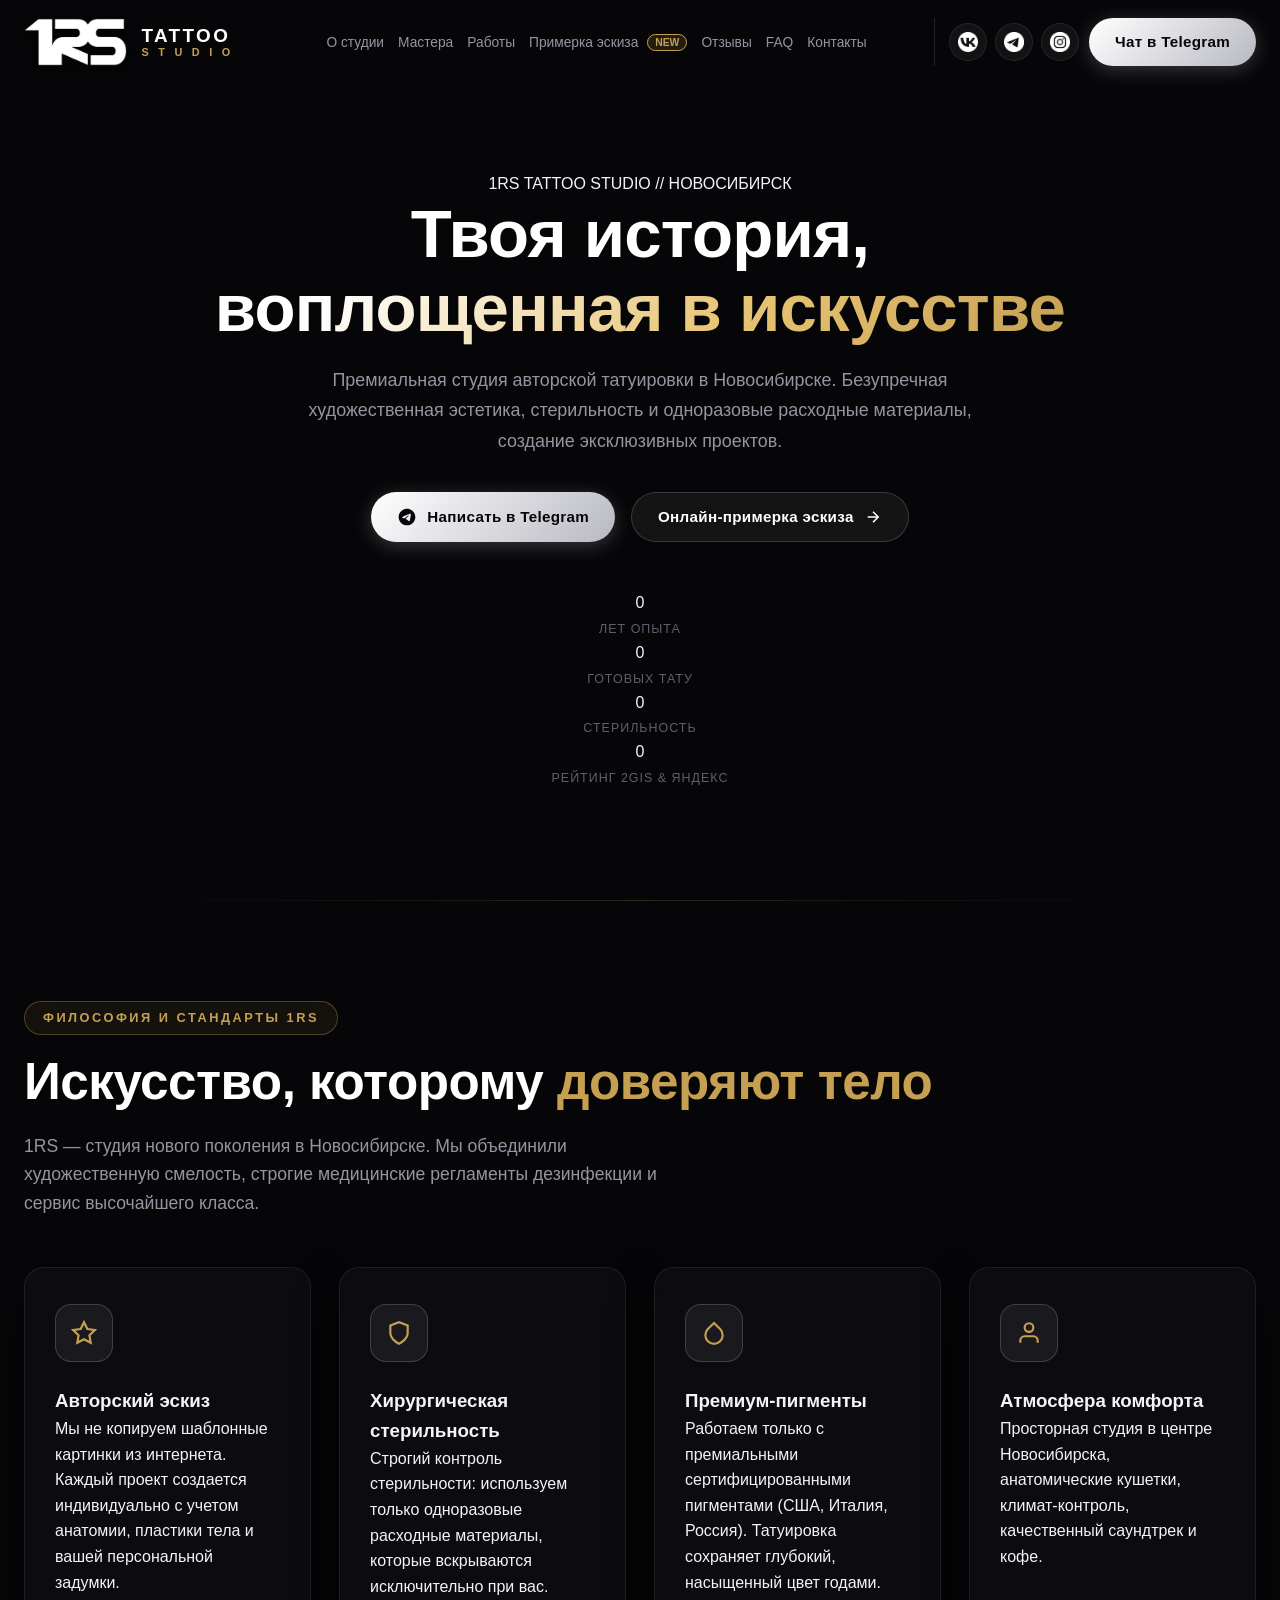
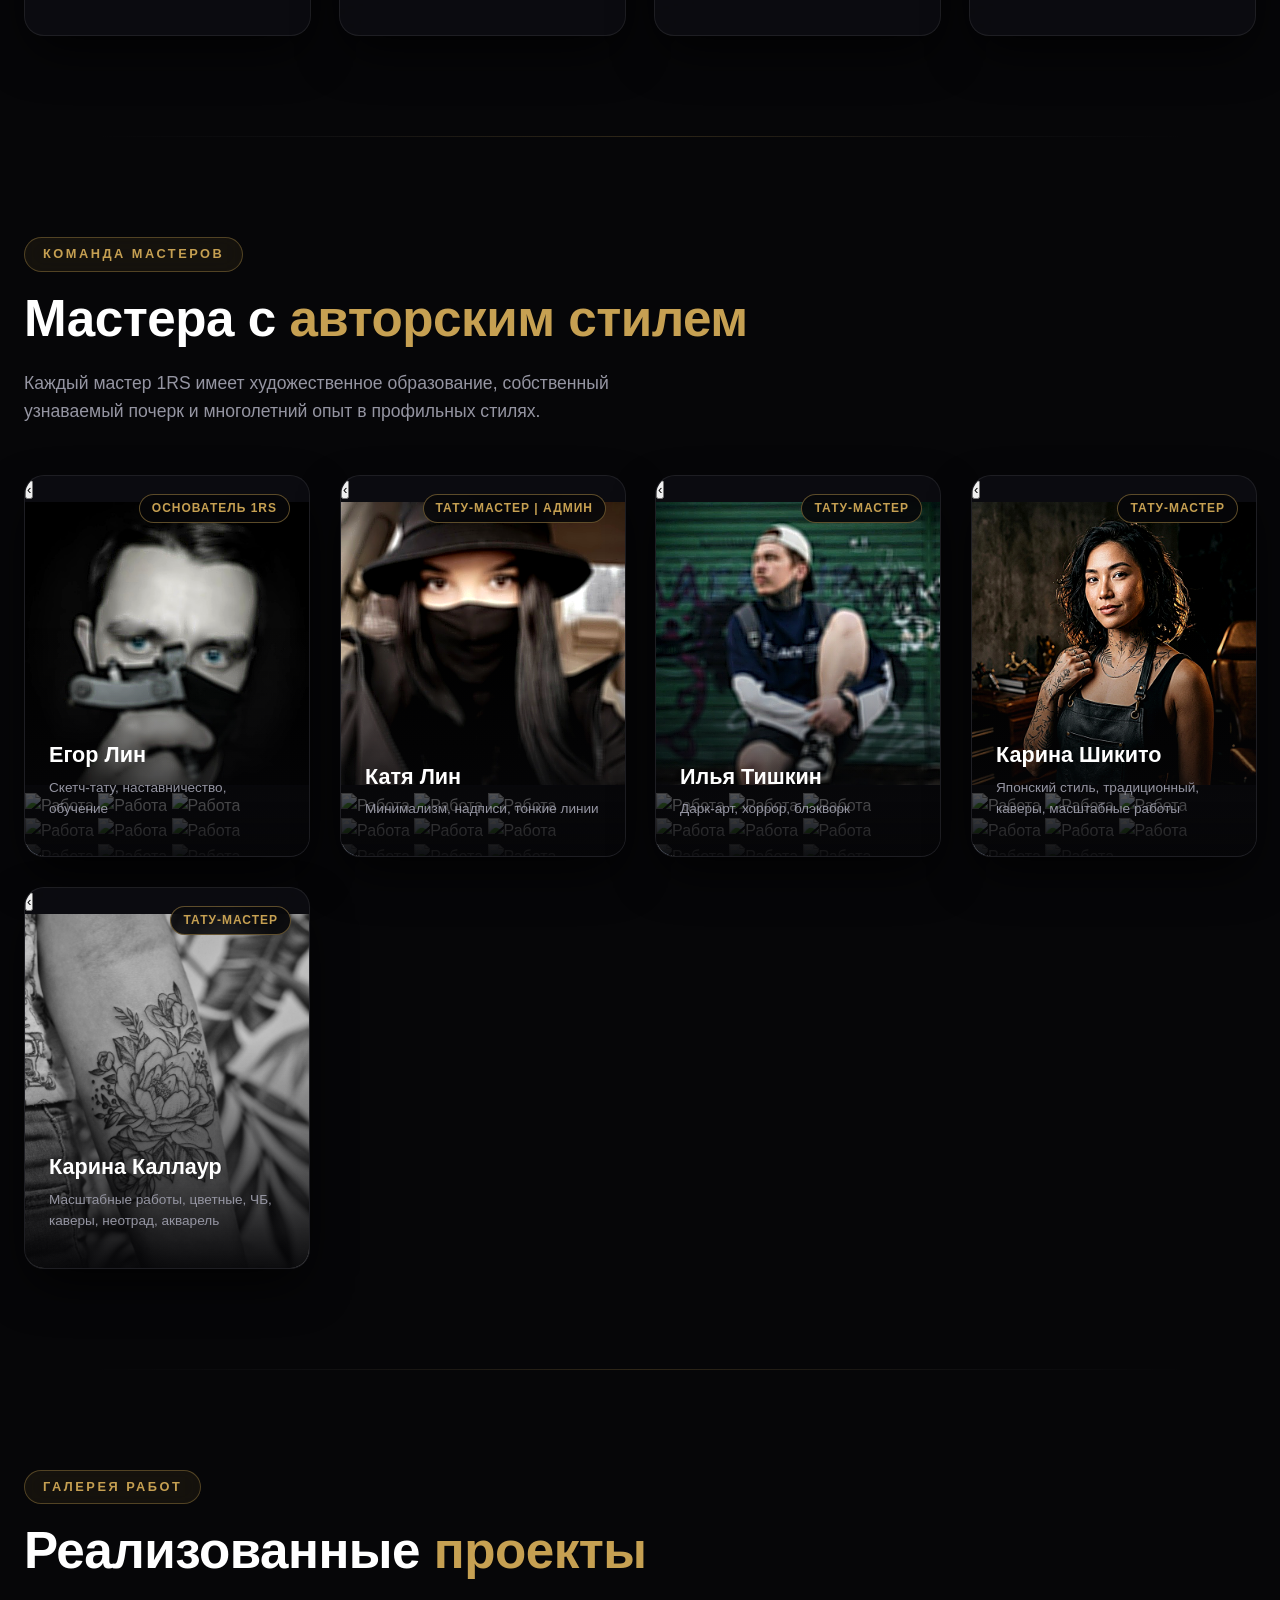
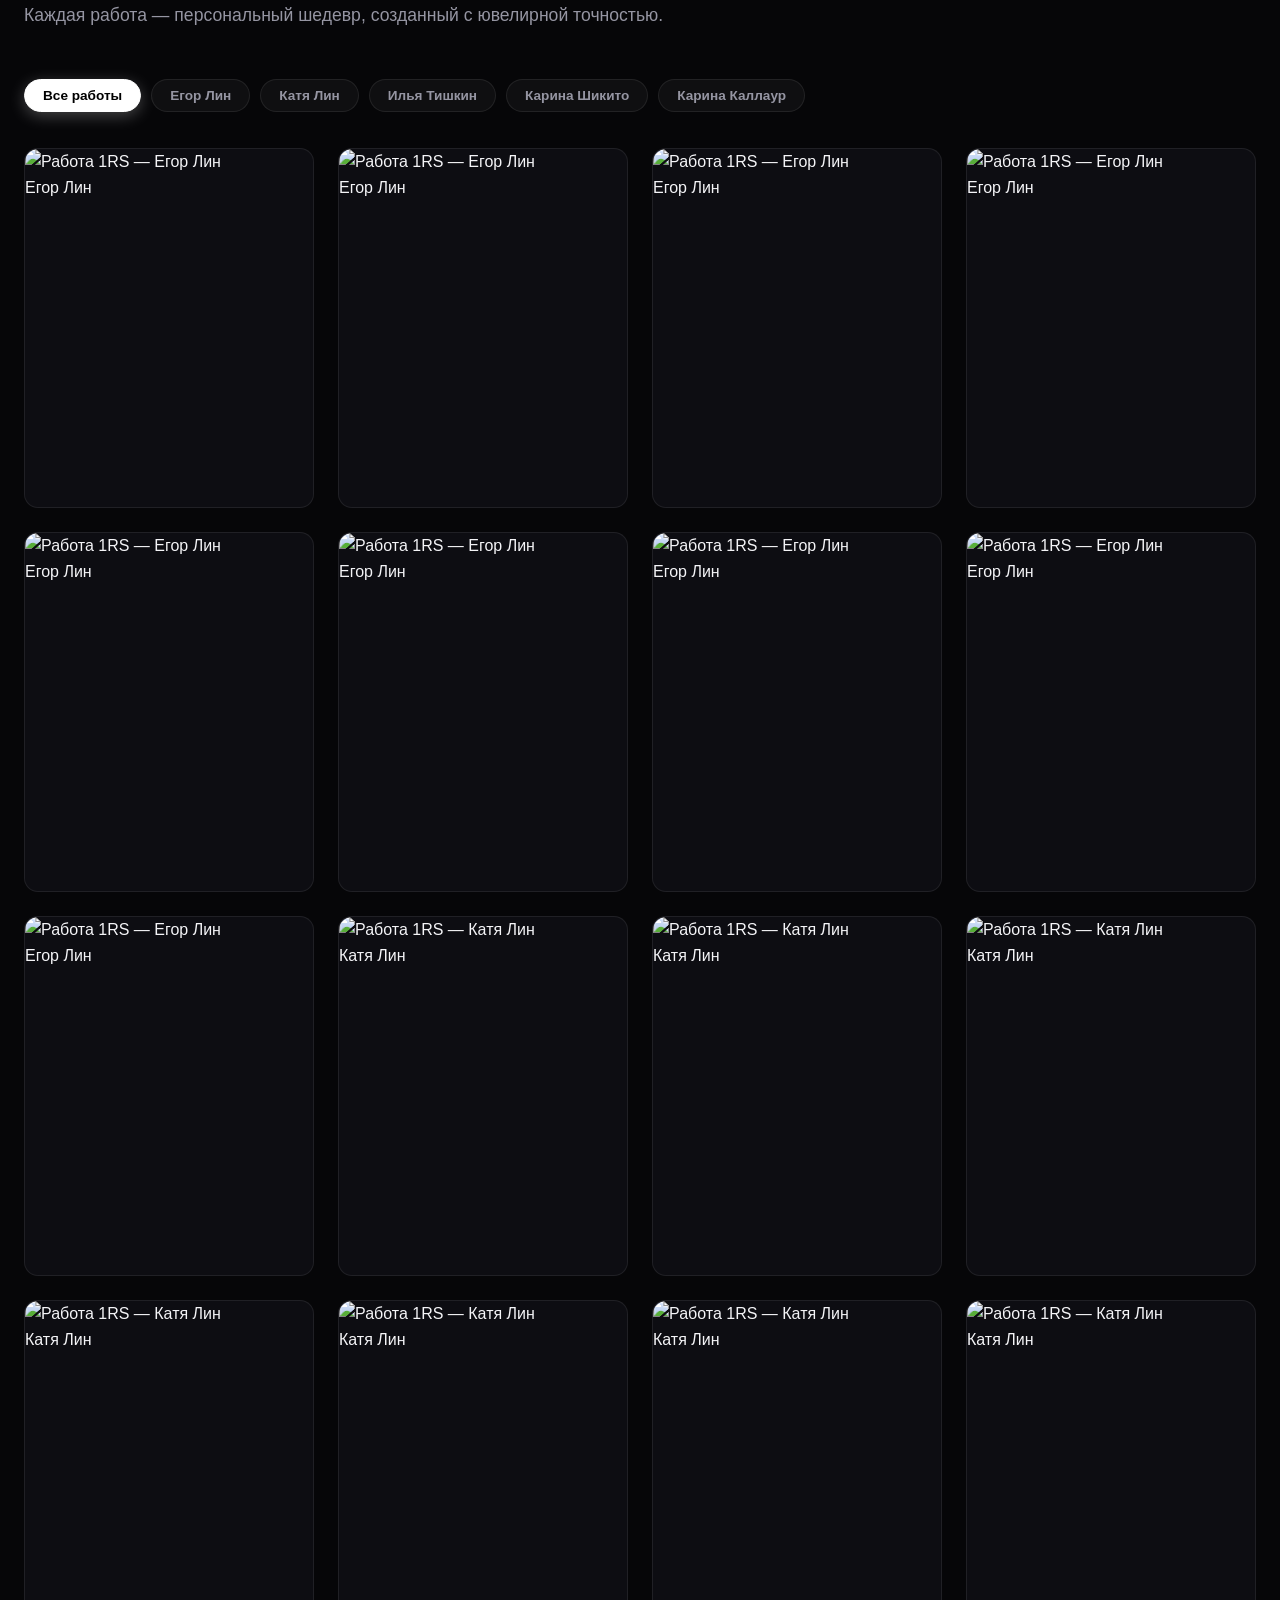
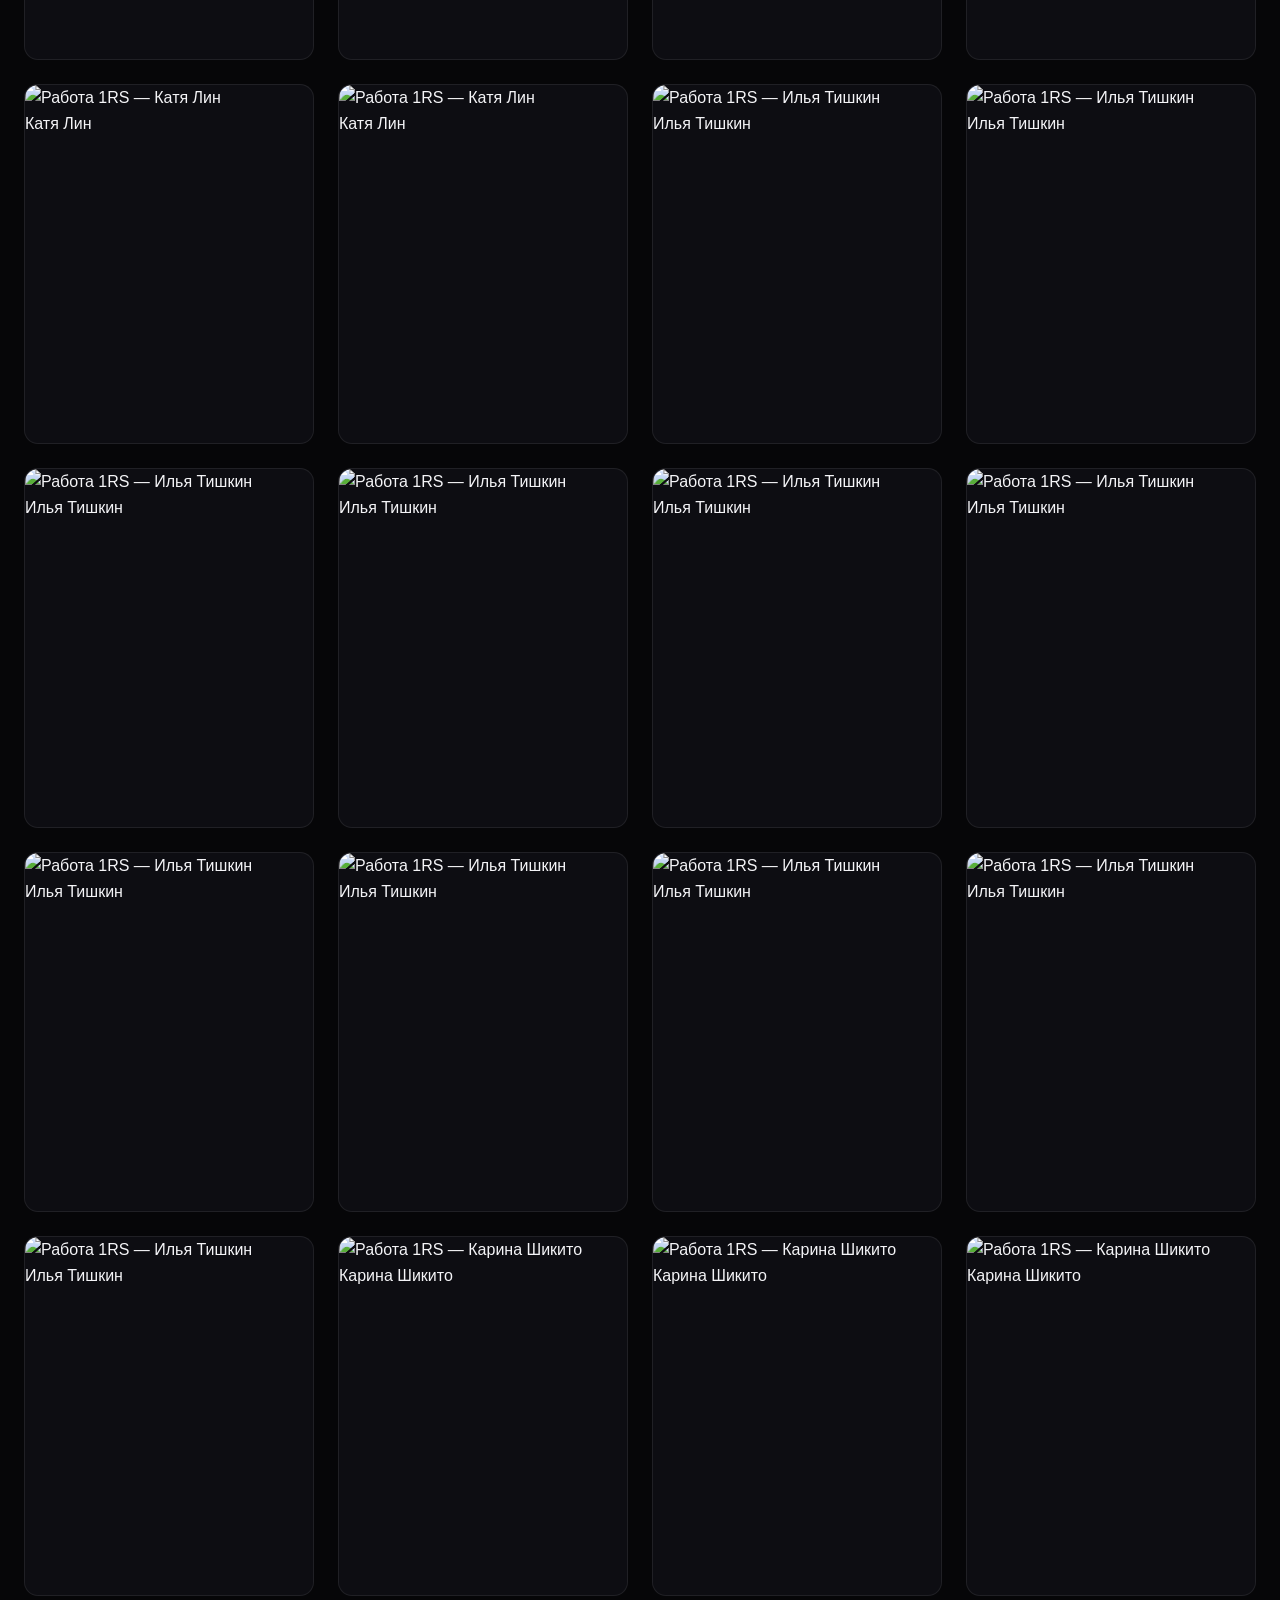
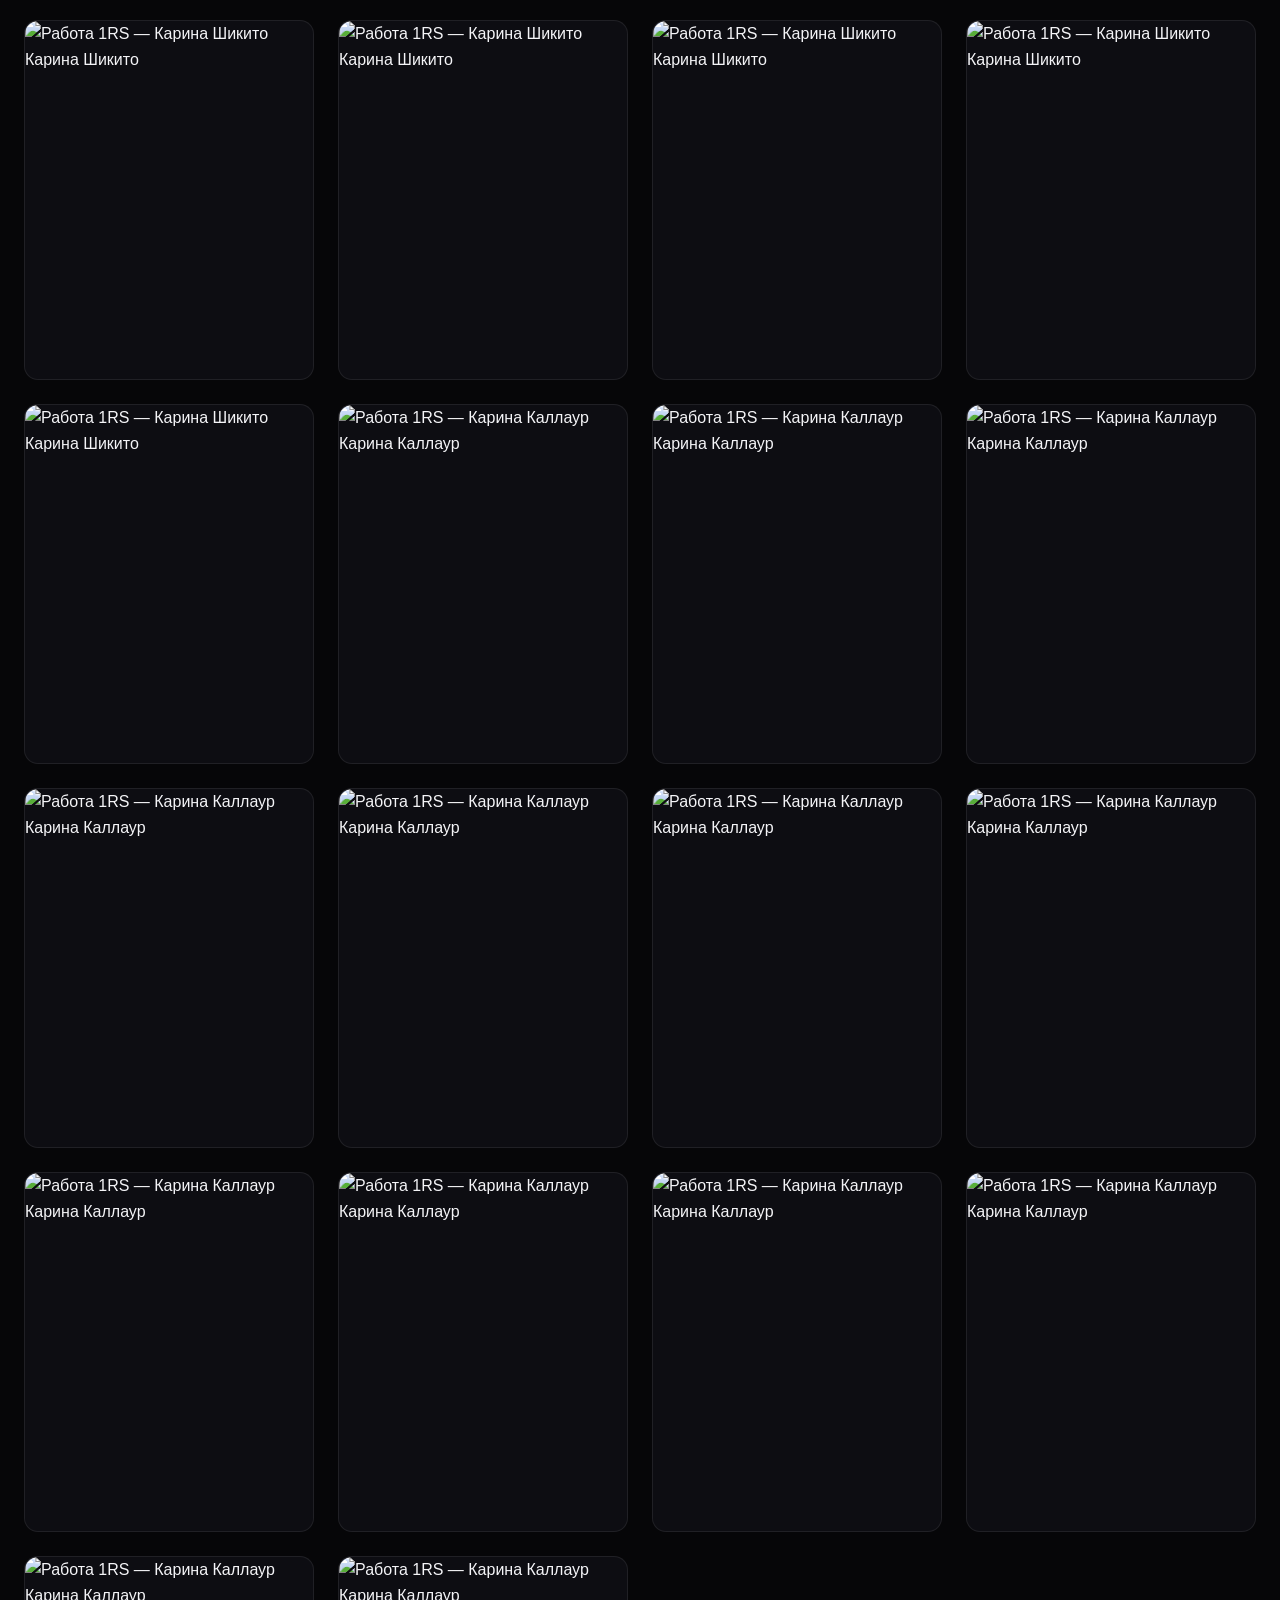
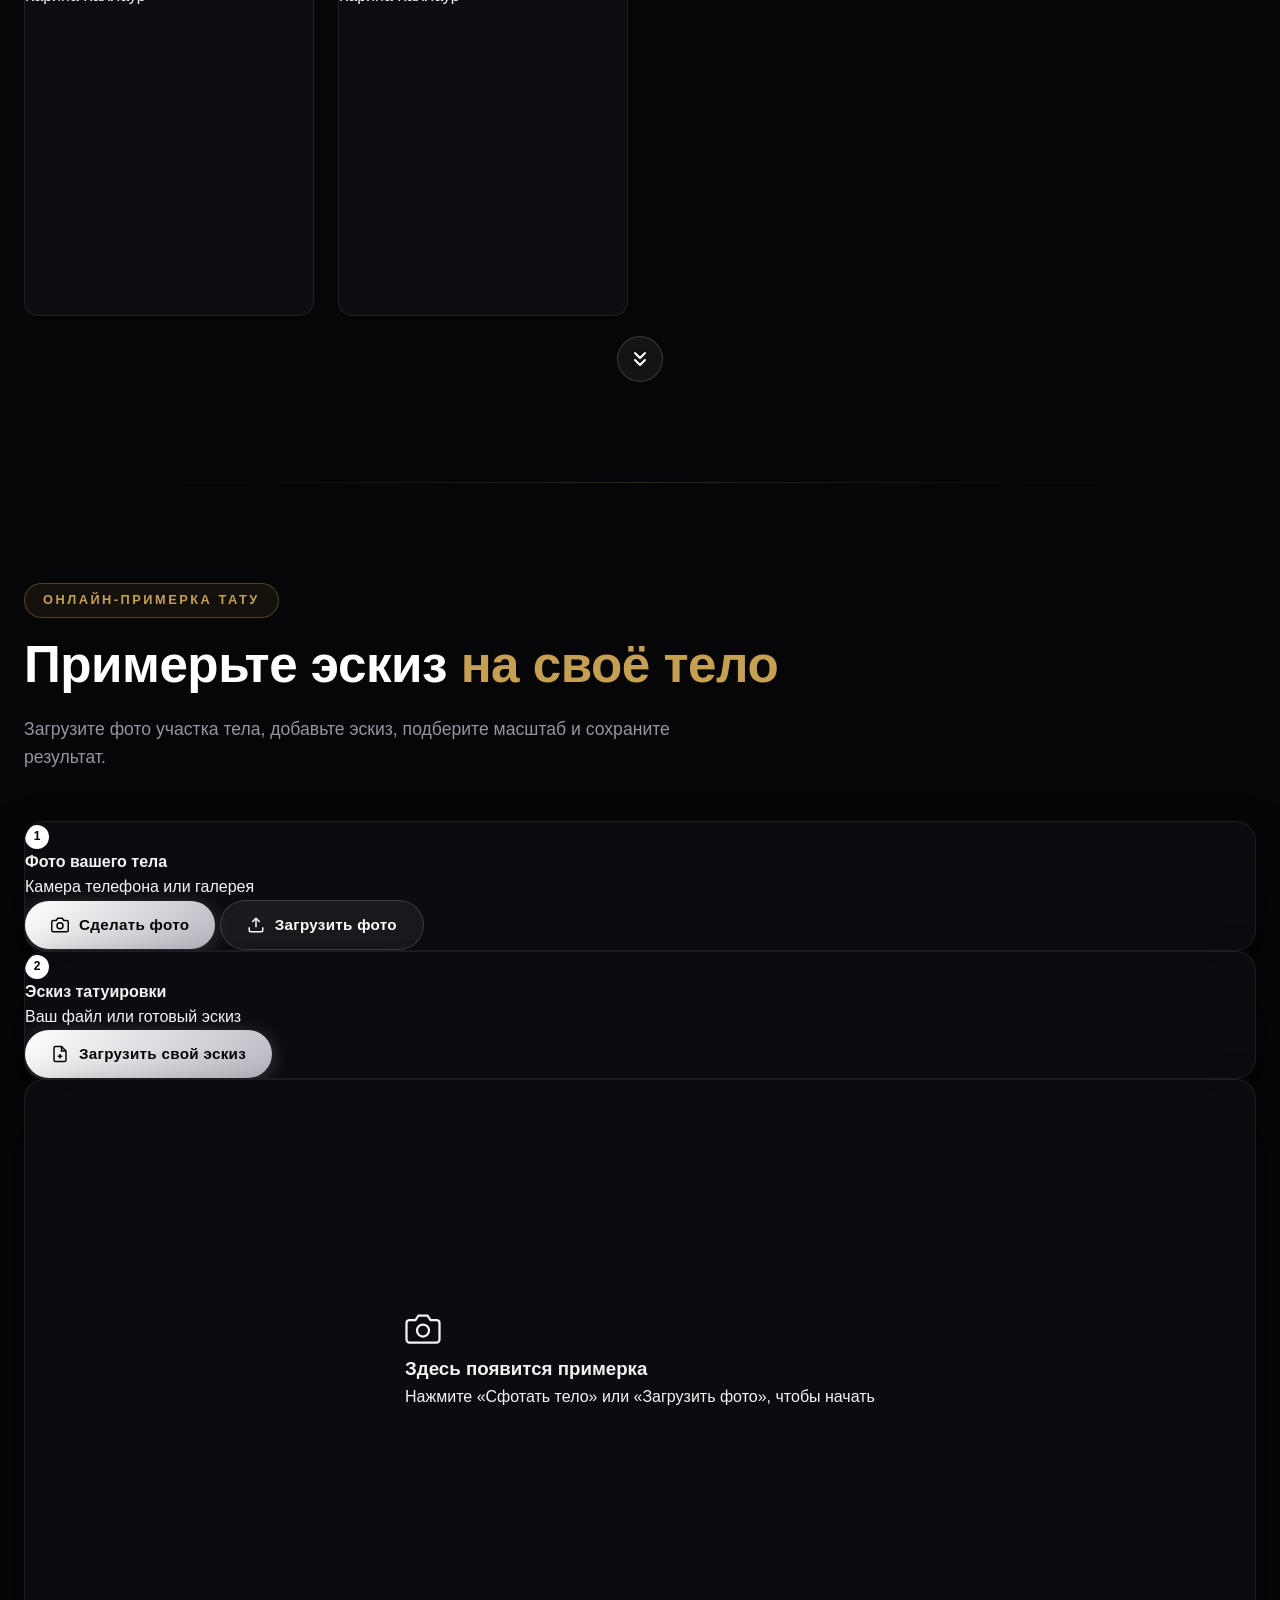
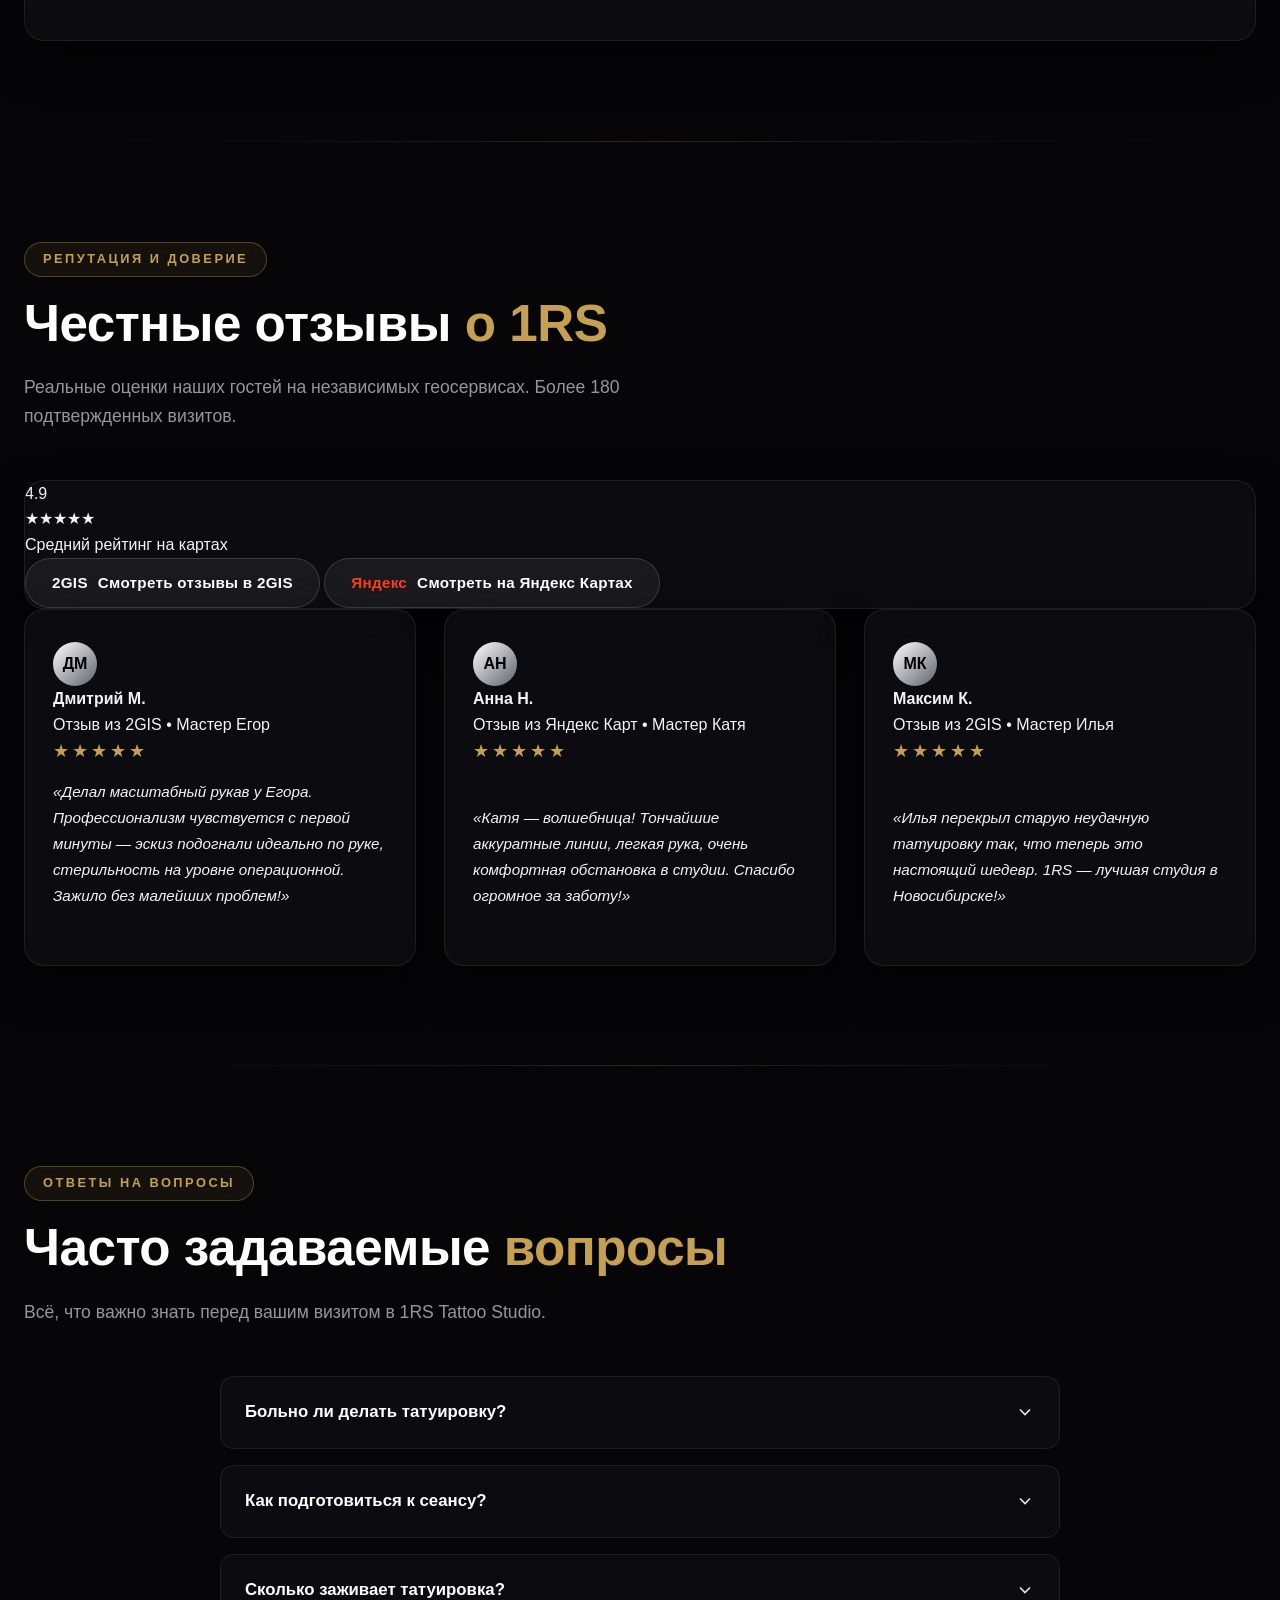
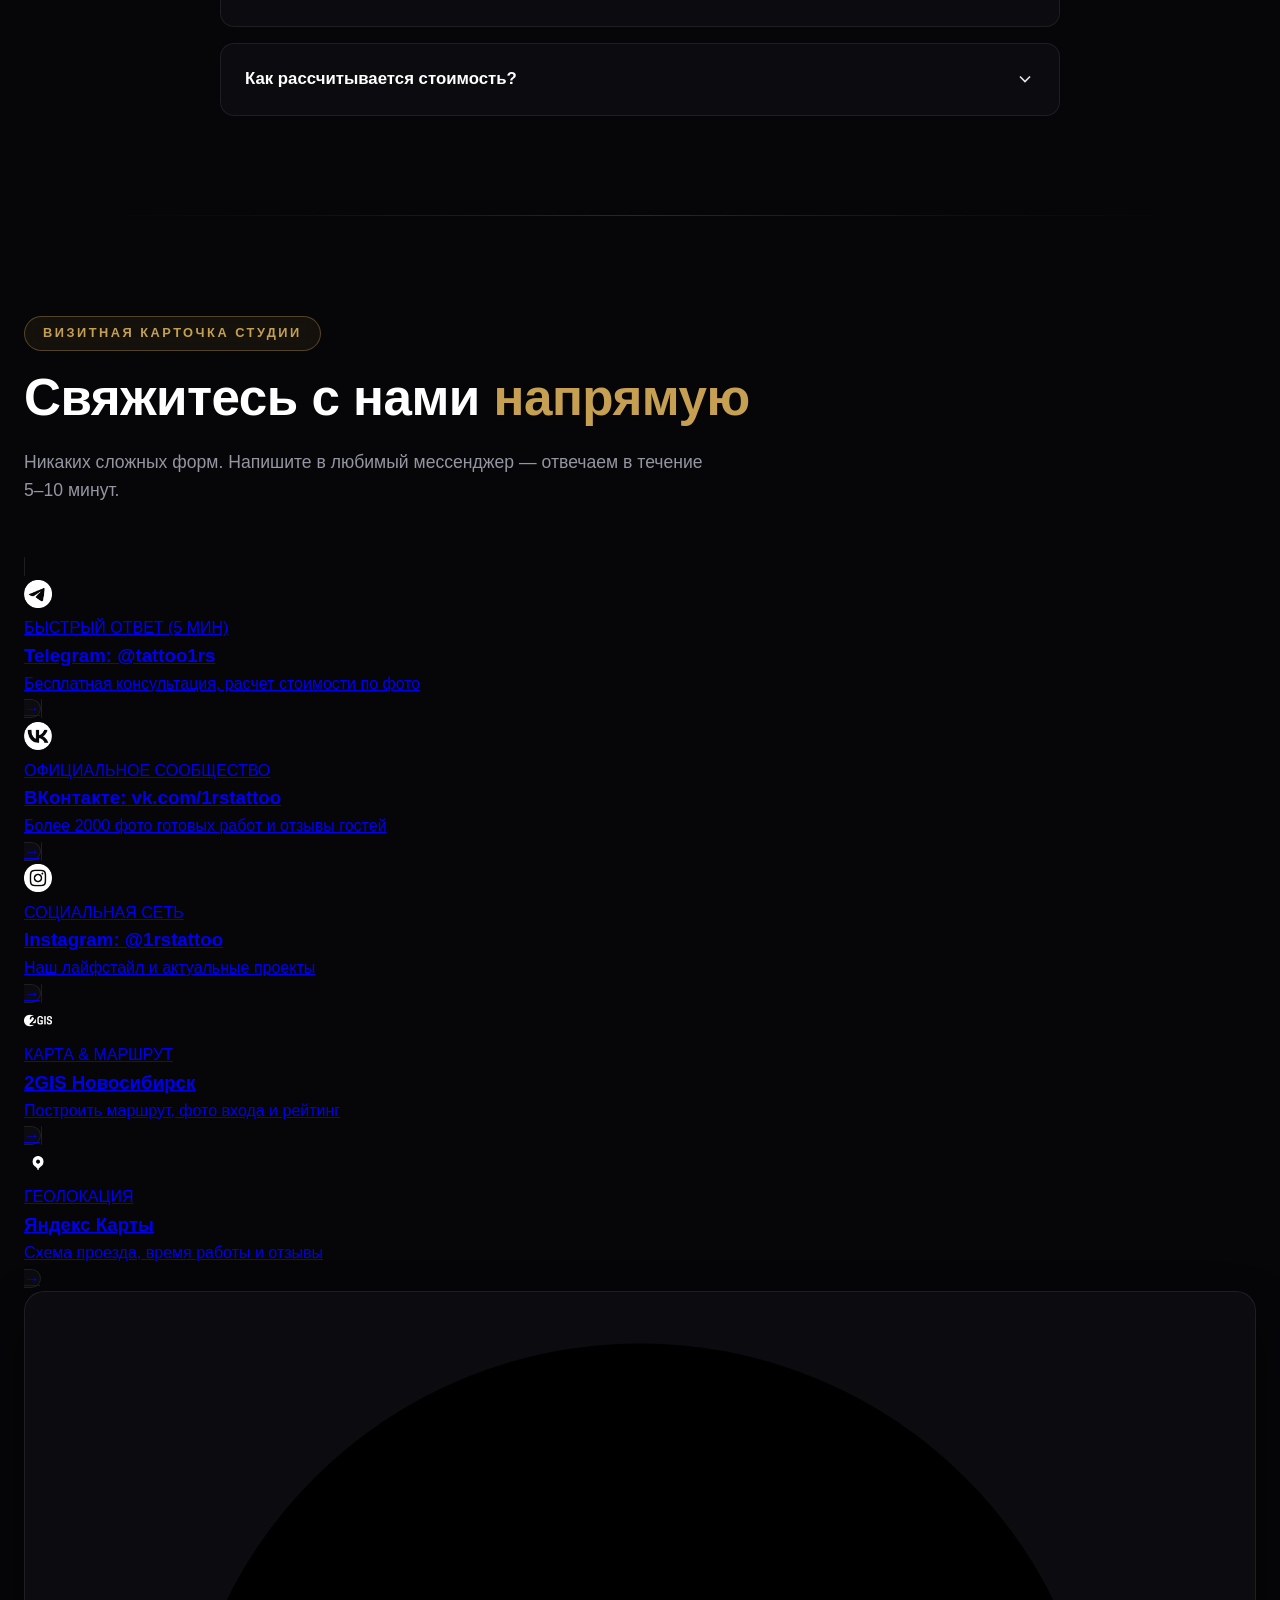
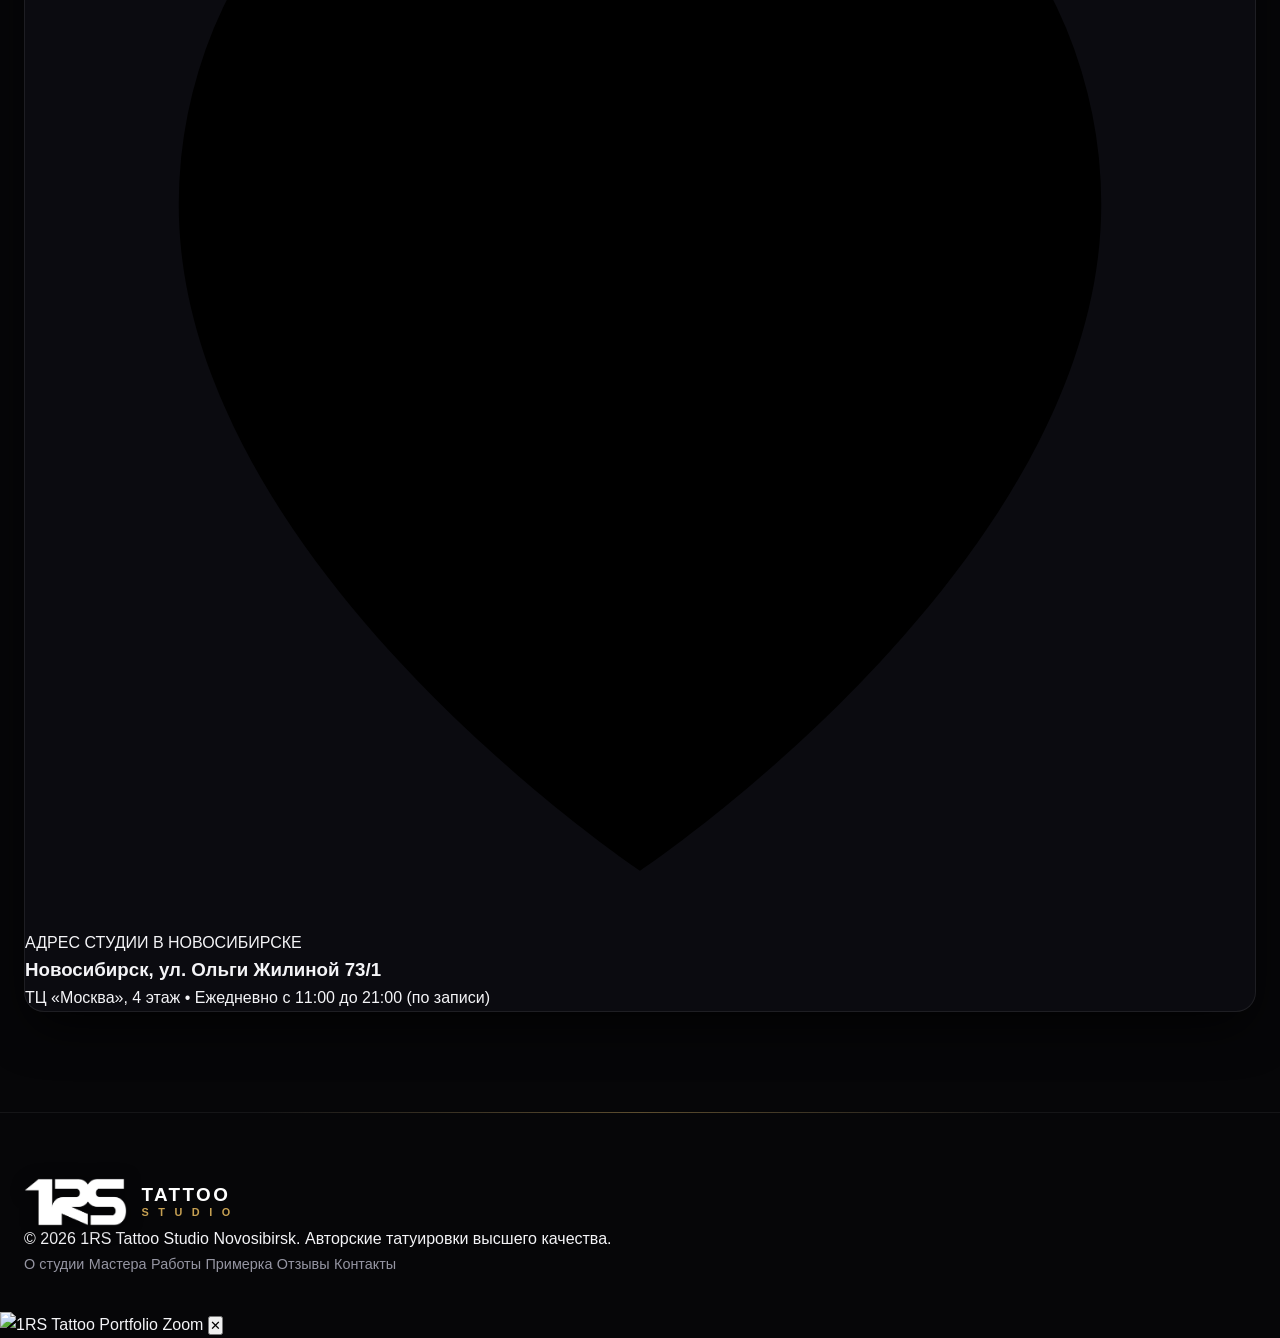
==== commit 58fd9178: "Add files via upload" ====
--- a/index.html
+++ b/index.html
@@ -3,28 +3,31 @@
 <head>
   <meta charset="UTF-8">
   <meta name="viewport" content="width=device-width, initial-scale=1.0, maximum-scale=5.0">
-  <title>1RS Tattoo Studio — Премиальная тату студия в Новосибирске | Авторские татуировки и онлайн-примерка</title>
-  <meta name="description" content="Премиальная студия авторской татуировки 1RS Tattoo Studio в Новосибирске. Медицинская стерильность, лучшие мастера, индивидуальные эскизы и виртуальная онлайн-примерка тату на вашем теле.">
+  <title>1RS Tattoo Studio — Премиальная тату студия в Новосибирске | Авторские татуировки</title>
+  <meta name="description" content="Премиальная студия авторской татуировки 1RS Tattoo Studio в Новосибирске. Медицинская стерильность, опытные мастера-резиденты, индивидуальные эскизы и виртуальная онлайн-примерка тату на вашем теле.">
   <link rel="icon" type="image/x-icon" href="favicon.ico">
   <link rel="icon" type="image/png" sizes="192x192" href="favicon.png">
   <link rel="apple-touch-icon" sizes="180x180" href="apple-touch-icon.png">
 
+  <!-- Fonts -->
+  <link rel="preconnect" href="https://fonts.googleapis.com">
+  <link rel="preconnect" href="https://fonts.gstatic.com" crossorigin>
+  <link href="https://fonts.googleapis.com/css2?family=Inter:wght@400;500;600;700;800;900&display=swap" rel="stylesheet">
+
   <!-- Core Styles -->
   <link rel="stylesheet" href="assets/css/style.css">
+
+  <meta property="og:title" content="1RS Tattoo Studio — Премиальная тату студия в Новосибирске">
+  <meta property="og:description" content="Безупречная художественная эстетика, хирургическая стерильность по СанПиН и удобная онлайн-примерка татуировки.">
+  <meta property="og:image" content="https://1rstattoo.ru/assets/images/logo-tight.jpg">
+  <meta property="og:type" content="website">
+  <meta name="theme-color" content="#060609">
 </head>
 <body id="top">
-
-  <!-- Static Dark Background with Subtle Ambient Glow -->
-  <div class="static-ambient-glow"></div>
-  <div class="dark-vignette"></div>
-
-  <!-- ==========================================================================
-       HEADER & NAVIGATION
-       ========================================================================== -->
+  <!-- ========== HEADER ========== -->
   <header class="site-header">
     <div class="container nav-container">
-      <!-- Clickable Logo returning to top -->
-      <a href="#top" class="brand-logo" title="Наверх страницы">
+      <a href="#top" class="brand-logo" title="1RS Tattoo Studio Новосибирск">
         <img src="assets/images/logo-transparent.png" alt="1RS TATTOO STUDIO" onerror="this.src='logo.jpg'">
         <div class="brand-title">
           <span class="brand-name">TATTOO</span>
@@ -34,44 +37,37 @@
         </div>
       </a>
 
-      <!-- Desktop Nav with non-breaking spaces -->
       <ul class="nav-menu">
         <li><a href="#about" class="nav-link">О&nbsp;студии</a></li>
         <li><a href="#masters" class="nav-link">Мастера</a></li>
-        <li><a href="#portfolio" class="nav-link">Портфолио</a></li>
+        <li><a href="#portfolio" class="nav-link">Работы</a></li>
         <li>
           <a href="#tryon" class="nav-link">
             Примерка&nbsp;эскиза <span class="nav-badge-pill">NEW</span>
           </a>
         </li>
-        <li><a href="#calculator" class="nav-link">Цены</a></li>
         <li><a href="#reviews" class="nav-link">Отзывы</a></li>
         <li><a href="#faq" class="nav-link">FAQ</a></li>
         <li><a href="#contact" class="nav-link">Контакты</a></li>
       </ul>
 
-      <!-- Nav Actions (Mobile Switcher, Socials & CTA) -->
       <div class="nav-actions">
-        <!-- Monochromatic Social Icons with generous margin from Nav -->
         <div class="social-pills">
-          <!-- VK -->
           <a href="https://vk.com/1rstattoo" target="_blank" rel="noopener noreferrer" class="social-icon-btn" title="Мы ВКонтакте">
-            <svg viewBox="0 0 24 24"><path d="M13.162 18.994c.609 0 .858-.406.851-.915-.072-2.172 1.055-2.736 1.83-2.029 1.156 1.054 1.488 2.012 2.658 2.012h2.09c1.07 0 1.583-.495 1.192-1.348-.382-.835-1.748-2.52-2.748-3.483-.71-.685-1.026-.97-.234-2.026.002-.003.004-.006.007-.01 1.743-2.327 2.92-5.074 2.16-5.074h-2.112c-.754 0-1.07.352-1.35.952-.89 1.91-2.062 4.14-3.078 4.31-.383.064-.56-.123-.56-.777V8.125c0-.986-.285-1.428-.973-1.428h-3.41c-.53 0-.85.394-.85.767 0 .89 1.328 1.096 1.463 3.606v2.54c0 .878-.38.995-.83.255-1.258-2.06-2.22-4.32-3.11-6.19-.28-.58-.61-.95-1.37-.95H2.21C1.2 6.725 1 7.18 1 7.73c0 .94 1.25 5.56 5.86 11.264 3.09 3.82 7.23 0 6.302 0z"/></svg>
+            <img src="vk logo.png" alt="VK" style="width: 20px; height: 20px; object-fit: contain;">
           </a>
-          <!-- Instagram -->
-          <a href="https://instagram.com/1rstattoo" target="_blank" rel="noopener noreferrer" class="social-icon-btn" title="Наш Instagram">
-            <svg viewBox="0 0 24 24"><path d="M12 2.163c3.204 0 3.584.012 4.85.07 3.252.148 4.771 1.691 4.919 4.919.058 1.265.069 1.645.069 4.849 0 3.205-.012 3.584-.069 4.849-.149 3.225-1.664 4.771-4.919 4.919-1.266.058-1.644.07-4.85.07-3.204 0-3.584-.012-4.849-.07-3.26-.149-4.771-1.699-4.919-4.92-.058-1.265-.07-1.644-.07-4.849 0-3.204.013-3.583.07-4.849.149-3.227 1.664-4.771 4.919-4.919 1.266-.057 1.645-.069 4.849-.069zm0-2.163c-3.259 0-3.667.014-4.947.072-4.358.2-6.78 2.618-6.98 6.98-.059 1.281-.073 1.689-.073 4.948 0 3.259.014 3.668.072 4.948.2 4.358 2.618 6.78 6.98 6.98 1.281.058 1.689.072 4.948.072 3.259 0 3.668-.014 4.948-.072 4.354-.2 6.782-2.618 6.979-6.98.059-1.28.073-1.689.073-4.948 0-3.259-.014-3.667-.072-4.947-.196-4.354-2.617-6.78-6.979-6.98-1.281-.059-1.69-.073-4.949-.073zm0 5.838c-3.403 0-6.162 2.759-6.162 6.162s2.759 6.163 6.162 6.163 6.162-2.759 6.162-6.163c0-3.403-2.759-6.162-6.162-6.162zm0 10.162c-2.209 0-4-1.79-4-4 0-2.209 1.791-4 4-4s4 1.791 4 4c0 2.21-1.791 4-4 4zm6.406-11.845c-.796 0-1.441.645-1.441 1.44s.645 1.44 1.441 1.44c.795 0 1.439-.645 1.439-1.44s-.644-1.44-1.439-1.44z"/></svg>
+          <a href="https://t.me/tattoo1rs" target="_blank" rel="noopener noreferrer" class="social-icon-btn" title="Telegram студии">
+            <img src="Telegram logo.png" alt="Telegram" style="width: 20px; height: 20px; object-fit: contain;">
           </a>
-          <!-- Telegram -->
-          <a href="https://t.me/tattoo1rs" target="_blank" rel="noopener noreferrer" class="social-icon-btn" title="Telegram канал">
-            <svg viewBox="0 0 24 24"><path d="M12 2C6.48 2 2 6.48 2 12s4.48 10 10 10 10-4.48 10-10S17.52 2 12 2zm4.64 6.8c-.15 1.58-.8 5.42-1.13 7.19-.14.75-.42 1-.68 1.03-.58.05-1.02-.38-1.58-.75-.88-.58-1.38-.94-2.23-1.5-.99-.65-.35-1.01.22-1.59.15-.15 2.71-2.48 2.76-2.69a.2.2 0 0 0-.05-.18c-.06-.05-.14-.03-.21-.02-.09.02-1.49.95-4.22 2.79-.4.27-.76.41-1.08.4-.36-.01-1.04-.2-1.55-.37-.63-.2-1.12-.31-1.08-.66.02-.18.27-.36.74-.55 2.92-1.27 4.86-2.11 5.83-2.51 2.78-1.16 3.35-1.36 3.73-1.36.08 0 .27.02.39.12.1.08.13.19.14.27-.01.06.01.24 0 .38z"/></svg>
+          <a href="https://instagram.com/1rstattoo" target="_blank" rel="noopener noreferrer" class="social-icon-btn" title="Мы в Instagram">
+            <img src="instagram logo.png" alt="Instagram" style="width: 20px; height: 20px; object-fit: contain;">
           </a>
         </div>
-
-        <a href="#contact" class="btn btn-primary btn-glow open-booking-modal">Записаться</a>
-      </div>
-
-      <!-- Mobile Hamburger Button -->
+        <a href="https://t.me/tattoo1rs" target="_blank" rel="noopener noreferrer" class="btn btn-primary btn-glow">
+          <span>Чат в Telegram</span>
+        </a>
+      </div>
+
       <button class="mobile-toggle" aria-label="Открыть меню">
         <span class="hamburger-line"></span>
         <span class="hamburger-line"></span>
@@ -80,81 +76,82 @@
     </div>
   </header>
 
-  <!-- Mobile Drawer Menu -->
-  <div class="mobile-drawer">
+  <!-- Global Smoke -->
+  <div class="global-smoke-container" aria-hidden="true">
+    <div class="smoke-puff" style="top: 0; left: 0; animation-delay: 0s;"></div>
+    <div class="smoke-puff" style="top: 20%; left: 40%; animation-delay: -5s;"></div>
+    <div class="smoke-puff" style="top: 60%; left: 10%; animation-delay: -10s;"></div>
+  </div>
+
+  <!-- Mobile Drawer -->
+  <div class="mobile-drawer" id="mobile-drawer">
     <ul class="mobile-nav-list">
-      <li><a href="#about" class="mobile-nav-link">О&nbsp;студии</a></li>
+      <li><a href="#about" class="mobile-nav-link">О студии</a></li>
       <li><a href="#masters" class="mobile-nav-link">Мастера</a></li>
-      <li><a href="#portfolio" class="mobile-nav-link">Портфолио</a></li>
+      <li><a href="#portfolio" class="mobile-nav-link">Работы</a></li>
       <li><a href="#tryon" class="mobile-nav-link">Примерка эскиза</a></li>
-      <li><a href="#calculator" class="mobile-nav-link">Калькулятор цен</a></li>
       <li><a href="#reviews" class="mobile-nav-link">Отзывы</a></li>
       <li><a href="#faq" class="mobile-nav-link">FAQ</a></li>
       <li><a href="#contact" class="mobile-nav-link">Контакты</a></li>
     </ul>
-
-    <div style="display: flex; justify-content: center; gap: 16px; margin-bottom: 24px;">
-      <a href="https://vk.com/1rstattoo" target="_blank" class="social-icon-btn"><svg viewBox="0 0 24 24"><path d="M13.162 18.994c.609 0 .858-.406.851-.915-.072-2.172 1.055-2.736 1.83-2.029 1.156 1.054 1.488 2.012 2.658 2.012h2.09c1.07 0 1.583-.495 1.192-1.348-.382-.835-1.748-2.52-2.748-3.483-.71-.685-1.026-.97-.234-2.026.002-.003.004-.006.007-.01 1.743-2.327 2.92-5.074 2.16-5.074h-2.112c-.754 0-1.07.352-1.35.952-.89 1.91-2.062 4.14-3.078 4.31-.383.064-.56-.123-.56-.777V8.125c0-.986-.285-1.428-.973-1.428h-3.41c-.53 0-.85.394-.85.767 0 .89 1.328 1.096 1.463 3.606v2.54c0 .878-.38.995-.83.255-1.258-2.06-2.22-4.32-3.11-6.19-.28-.58-.61-.95-1.37-.95H2.21C1.2 6.725 1 7.18 1 7.73c0 .94 1.25 5.56 5.86 11.264 3.09 3.82 7.23 0 6.302 0z"/></svg></a>
-      <a href="https://instagram.com/1rstattoo" target="_blank" class="social-icon-btn"><svg viewBox="0 0 24 24"><path d="M12 2.163c3.204 0 3.584.012 4.85.07 3.252.148 4.771 1.691 4.919 4.919.058 1.265.069 1.645.069 4.849 0 3.205-.012 3.584-.069 4.849-.149 3.225-1.664 4.771-4.919 4.919-1.266.058-1.644.07-4.85.07-3.204 0-3.584-.012-4.849-.07-3.26-.149-4.771-1.699-4.919-4.92-.058-1.265-.07-1.644-.07-4.849 0-3.204.013-3.583.07-4.849.149-3.227 1.664-4.771 4.919-4.919 1.266-.057 1.645-.069 4.849-.069zm0-2.163c-3.259 0-3.667.014-4.947.072-4.358.2-6.78 2.618-6.98 6.98-.059 1.281-.073 1.689-.073 4.948 0 3.259.014 3.668.072 4.948.2 4.358 2.618 6.78 6.98 6.98 1.281.058 1.689.072 4.948.072 3.259 0 3.668-.014 4.948-.072 4.354-.2 6.782-2.618 6.979-6.98.059-1.28.073-1.689.073-4.948 0-3.259-.014-3.667-.072-4.947-.196-4.354-2.617-6.78-6.979-6.98-1.281-.059-1.69-.073-4.949-.073zm0 5.838c-3.403 0-6.162 2.759-6.162 6.162s2.759 6.163 6.162 6.163 6.162-2.759 6.162-6.163c0-3.403-2.759-6.162-6.162-6.162zm0 10.162c-2.209 0-4-1.79-4-4 0-2.209 1.791-4 4-4s4 1.791 4 4c0 2.21-1.791 4-4 4zm6.406-11.845c-.796 0-1.441.645-1.441 1.44s.645 1.44 1.441 1.44c.795 0 1.439-.645 1.439-1.44s-.644-1.44-1.439-1.44z"/></svg></a>
-      <a href="https://t.me/tattoo1rs" target="_blank" class="social-icon-btn"><svg viewBox="0 0 24 24"><path d="M12 2C6.48 2 2 6.48 2 12s4.48 10 10 10 10-4.48 10-10S17.52 2 12 2zm4.64 6.8c-.15 1.58-.8 5.42-1.13 7.19-.14.75-.42 1-.68 1.03-.58.05-1.02-.38-1.58-.75-.88-.58-1.38-.94-2.23-1.5-.99-.65-.35-1.01.22-1.59.15-.15 2.71-2.48 2.76-2.69a.2.2 0 0 0-.05-.18c-.06-.05-.14-.03-.21-.02-.09.02-1.49.95-4.22 2.79-.4.27-.76.41-1.08.4-.36-.01-1.04-.2-1.55-.37-.63-.2-1.12-.31-1.08-.66.02-.18.27-.36.74-.55 2.92-1.27 4.86-2.11 5.83-2.51 2.78-1.16 3.35-1.36 3.73-1.36.08 0 .27.02.39.12.1.08.13.19.14.27-.01.06.01.24 0 .38z"/></svg></a>
-    </div>
-
-    <a href="#contact" class="btn btn-primary" style="width: 100%;">Записаться на сеанс</a>
+    <div class="mobile-drawer-actions">
+      <a href="https://t.me/tattoo1rs" target="_blank" rel="noopener noreferrer" class="btn btn-primary btn-full">
+        <svg width="18" height="18" viewBox="0 0 24 24" fill="currentColor"><path d="M12 2C6.48 2 2 6.48 2 12s4.48 10 10 10 10-4.48 10-10S17.52 2 12 2zm4.64 6.8c-.15 1.58-.8 5.42-1.13 7.19-.14.75-.42 1-.68 1.03-.58.05-1.02-.38-1.58-.75-.88-.58-1.38-.94-2.23-1.5-.99-.65-.35-1.01.22-1.59.15-.15 2.71-2.48 2.76-2.69a.2.2 0 0 0-.05-.18c-.06-.05-.14-.03-.21-.02-.09.02-1.49.95-4.22 2.79-.4.27-.76.41-1.08.4-.36-.01-1.04-.2-1.55-.37-.63-.2-1.12-.31-1.08-.66.02-.18.27-.36.74-.55 2.92-1.27 4.86-2.11 5.83-2.51 2.78-1.16 3.35-1.36 3.73-1.36.08 0 .27.02.39.12.1.08.13.19.14.27-.01.06.01.24 0 .38z"/></svg>
+        <span>Написать в Telegram</span>
+      </a>
+      <a href="https://vk.com/1rstattoo" target="_blank" rel="noopener noreferrer" class="btn btn-glass btn-full" style="margin-top:10px;">
+        <span>Сообщество ВКонтакте</span>
+      </a>
+    </div>
   </div>
 
-  <!-- ==========================================================================
-       FULLSCREEN CINEMATIC HERO SECTION
-       Realistic Tattoo Machine Video with Parallax & Soft Gradient Transitions
-       ========================================================================== -->
+  <!-- ========== HERO ========== -->
   <section class="hero-section" id="hero">
-    <!-- Fullscreen Realistic Cinematic Background Video -->
-    <div class="hero-fullscreen-cinematic">
-      <video class="hero-cinematic-video" src="assets/videos/hero-tattoo.webm" autoplay muted loop playsinline></video>
-      <div class="hero-cinematic-gradient"></div>
-    </div>
-
-    <div class="container hero-grid">
-      <!-- Left Editorial Column -->
-      <div class="hero-content">
-        <div class="hero-pill">
+    <div class="hero-bg-layer" aria-hidden="true">
+    </div>
+
+    <div class="container hero-container">
+      <div class="hero-content fade-in-up">
+        <div class="hero-pill-badge">
           <span class="hero-pill-dot"></span>
-          1RS TATTOO STUDIO // ПРЕМИАЛЬНЫЙ СТАНДАРТ
+          <span>1RS TATTOO STUDIO // НОВОСИБИРСК</span>
         </div>
 
         <h1 class="hero-title">
-          Твоя история, <br>
-          <span class="hero-title-highlight">воплощенная в&nbsp;искусстве</span>
+          Твоя история,<br><span class="hero-title-highlight">воплощенная в искусстве</span>
         </h1>
 
-        <p class="hero-subtitle">
-          Премиальная студия авторской татуировки. Безупречная художественная эстетика, хирургическая стерильность и&nbsp;создание эксклюзивных проектов, подчеркивающих вашу индивидуальность.
+        <p class="hero-subtitle fade-in-up delay-1">
+          Премиальная студия авторской татуировки в Новосибирске. Безупречная художественная эстетика, стерильность и одноразовые расходные материалы, создание эксклюзивных проектов.
         </p>
 
-        <div class="hero-buttons">
-          <a href="#contact" class="btn btn-primary btn-glow open-booking-modal">Записаться на консультацию</a>
-          <a href="#tryon" class="btn btn-glass">
+        <div class="hero-buttons fade-in-up delay-2">
+          <a href="https://t.me/tattoo1rs" target="_blank" rel="noopener noreferrer" class="btn btn-primary btn-large btn-glow">
+            <svg width="20" height="20" viewBox="0 0 24 24" fill="currentColor"><path d="M12 2C6.48 2 2 6.48 2 12s4.48 10 10 10 10-4.48 10-10S17.52 2 12 2zm4.64 6.8c-.15 1.58-.8 5.42-1.13 7.19-.14.75-.42 1-.68 1.03-.58.05-1.02-.38-1.58-.75-.88-.58-1.38-.94-2.23-1.5-.99-.65-.35-1.01.22-1.59.15-.15 2.71-2.48 2.76-2.69a.2.2 0 0 0-.05-.18c-.06-.05-.14-.03-.21-.02-.09.02-1.49.95-4.22 2.79-.4.27-.76.41-1.08.4-.36-.01-1.04-.2-1.55-.37-.63-.2-1.12-.31-1.08-.66.02-.18.27-.36.74-.55 2.92-1.27 4.86-2.11 5.83-2.51 2.78-1.16 3.35-1.36 3.73-1.36.08 0 .27.02.39.12.1.08.13.19.14.27-.01.06.01.24 0 .38z"/></svg>
+            <span>Написать в Telegram</span>
+          </a>
+          <a href="#tryon" class="btn btn-glass btn-large">
             <span>Онлайн-примерка эскиза</span>
             <svg width="18" height="18" viewBox="0 0 24 24" fill="none" stroke="currentColor" stroke-width="2"><path d="M5 12h14M12 5l7 7-7 7"/></svg>
           </a>
         </div>
 
-        <!-- Quick Stats -->
-        <div class="hero-stats">
-          <div class="hero-stat-item">
-            <div class="stat-value">15<span>+</span></div>
-            <div class="stat-label">Лет опыта</div>
-          </div>
-          <div class="hero-stat-item">
-            <div class="stat-value">5.8<span>k</span></div>
-            <div class="stat-label">Готовых тату</div>
-          </div>
-          <div class="hero-stat-item">
-            <div class="stat-value">100<span>%</span></div>
-            <div class="stat-label">Стерильность</div>
-          </div>
-          <div class="hero-stat-item">
-            <div class="stat-value">5.0<span>★</span></div>
-            <div class="stat-label">Рейтинг 2GIS</div>
+        <div class="hero-stats-row fade-in-up delay-3">
+          <div class="hero-stat-card">
+            <div class="stat-number" data-target="15">0</div>
+            <div class="stat-label">ЛЕТ ОПЫТА</div>
+          </div>
+          <div class="hero-stat-card">
+            <div class="stat-number" data-target="3200">0</div>
+            <div class="stat-label">ГОТОВЫХ ТАТУ</div>
+          </div>
+          <div class="hero-stat-card">
+            <div class="stat-number" data-target="100">0</div>
+            <div class="stat-label">СТЕРИЛЬНОСТЬ</div>
+          </div>
+          <div class="hero-stat-card">
+            <div class="stat-number" data-target="49">0</div>
+            <div class="stat-label">РЕЙТИНГ 2GIS & ЯНДЕКС</div>
           </div>
         </div>
       </div>
@@ -163,46 +160,46 @@
 
   <div class="section-divider"></div>
 
-  <!-- ==========================================================================
-       ABOUT & STANDARDS SECTION
-       ========================================================================== -->
-  <section id="about">
+  <!-- ========== ABOUT ========== -->
+  <section id="about" class="about-section">
     <div class="container">
-      <div class="section-tag">ФИЛОСОФИЯ И&nbsp;СТАНДАРТЫ 1RS</div>
-      <h2 class="section-title">Искусство, которому <span class="title-accent">доверяют более 15 лет</span></h2>
-      <p class="section-desc">Премиальная студия авторской татуировки в Новосибирске: более 8 800 подписчиков во ВКонтакте, свыше 42 000 реализованных проектов и хирургическая стерильность по стандарту СанПиН.</p>
+      <div class="section-tag fade-in-up">ФИЛОСОФИЯ И СТАНДАРТЫ 1RS</div>
+      <h2 class="section-title fade-in-up">Искусство, которому <span class="title-accent">доверяют тело</span></h2>
+      <p class="section-desc fade-in-up">
+        1RS — студия нового поколения в Новосибирске. Мы объединили художественную смелость, строгие медицинские регламенты дезинфекции и сервис высочайшего класса.
+      </p>
 
       <div class="standards-grid">
-        <div class="glass-panel standard-card">
+        <div class="glass-panel standard-card fade-in-up">
           <div class="standard-icon-box">
-            <svg width="28" height="28" viewBox="0 0 24 24" fill="none" stroke="currentColor" stroke-width="2"><path d="M12 22s8-4 8-10V5l-8-3-8 3v7c0 6 8 10 8 10z"/></svg>
-          </div>
-          <h3 class="standard-title">Медицинская Стерильность</h3>
-          <p class="standard-text">Автоклавы класса B, ультразвуковая обработка и 100% одноразовые картриджные модули, вскрываемые строго в присутствии клиента.</p>
-        </div>
-
-        <div class="glass-panel standard-card">
+            <svg width="26" height="26" viewBox="0 0 24 24" fill="none" stroke="var(--accent-gold)" stroke-width="2"><path d="M12 2l3.09 6.26L22 9.27l-5 4.87 1.18 6.88L12 17.77l-6.18 3.25L7 14.14 2 9.27l6.91-1.01L12 2z"/></svg>
+          </div>
+          <h3>Авторский эскиз</h3>
+          <p>Мы не копируем шаблонные картинки из интернета. Каждый проект создается индивидуально с учетом анатомии, пластики тела и вашей персональной задумки.</p>
+        </div>
+
+        <div class="glass-panel standard-card fade-in-up delay-1">
           <div class="standard-icon-box">
-            <svg width="28" height="28" viewBox="0 0 24 24" fill="none" stroke="currentColor" stroke-width="2"><polygon points="12 2 15.09 8.26 22 9.27 17 14.14 18.18 21.02 12 17.77 5.82 21.02 7 14.14 2 9.27 8.91 8.26 12 2"/></svg>
-          </div>
-          <h3 class="standard-title">Опыт свыше 15 лет</h3>
-          <p class="standard-text">Команда сильнейших мастеров с огромным багажом практики. Создаем работы, которые идеально заживают и не плывут с годами.</p>
-        </div>
-
-        <div class="glass-panel standard-card">
+            <svg width="26" height="26" viewBox="0 0 24 24" fill="none" stroke="var(--accent-gold)" stroke-width="2"><path d="M12 22s8-4 8-10V5l-8-3-8 3v7c0 6 8 10 8 10z"/></svg>
+          </div>
+          <h3>Хирургическая стерильность</h3>
+          <p>Строгий контроль стерильности: используем только одноразовые расходные материалы, которые вскрываются исключительно при вас.</p>
+        </div>
+
+        <div class="glass-panel standard-card fade-in-up delay-2">
           <div class="standard-icon-box">
-            <svg width="28" height="28" viewBox="0 0 24 24" fill="none" stroke="currentColor" stroke-width="2"><path d="M20.24 12.24a6 6 0 0 0-8.49-8.49L5 10.5V19h8.5zM16 8L2 22M17.5 15H9"/></svg>
-          </div>
-          <h3 class="standard-title">Премиум Оборудование & Пигменты</h3>
-          <p class="standard-text">Используем топовые роторные машинки и сертифицированные красители из США и Германии (Dynamic, World Famous). Цвета не выцветают и не синеют.</p>
-        </div>
-
-        <div class="glass-panel standard-card">
+            <svg width="26" height="26" viewBox="0 0 24 24" fill="none" stroke="var(--accent-gold)" stroke-width="2"><path d="M12 2.69l5.66 5.66a8 8 0 1 1-11.31 0z"/></svg>
+          </div>
+          <h3>Премиум-пигменты</h3>
+          <p>Работаем только с премиальными сертифицированными пигментами (США, Италия, Россия). Татуировка сохраняет глубокий, насыщенный цвет годами.</p>
+        </div>
+
+        <div class="glass-panel standard-card fade-in-up delay-3">
           <div class="standard-icon-box">
-            <svg width="28" height="28" viewBox="0 0 24 24" fill="none" stroke="currentColor" stroke-width="2"><path d="M22 11.08V12a10 10 0 1 1-5.93-9.14M22 4L12 14.01l-3-3"/></svg>
-          </div>
-          <h3 class="standard-title">Полный Спектр Услуг</h3>
-          <p class="standard-text">Художественная татуировка, перекрытие (Cover-up), разработка авторских эскизов с нуля, лазерное удаление и профессиональное обучение.</p>
+            <svg width="26" height="26" viewBox="0 0 24 24" fill="none" stroke="var(--accent-gold)" stroke-width="2"><path d="M20 21v-2a4 4 0 0 0-4-4H8a4 4 0 0 0-4 4v2"/><circle cx="12" cy="7" r="4"/></svg>
+          </div>
+          <h3>Атмосфера комфорта</h3>
+          <p>Просторная студия в центре Новосибирска, анатомические кушетки, климат-контроль, качественный саундтрек и кофе.</p>
         </div>
       </div>
     </div>
@@ -210,90 +207,537 @@
 
   <div class="section-divider"></div>
 
-  <!-- ==========================================================================
-       MASTERS SECTION
-       ========================================================================== -->
-  <section id="masters">
+  <!-- ========== MASTERS ========== -->
+  <section id="masters" class="masters-section">
     <div class="container">
-      <div class="section-tag">КОМАНДА РЕЗИДЕНТОВ</div>
-      <h2 class="section-title">Мастера с&nbsp;<span class="title-accent">авторским стилем</span></h2>
-      <p class="section-desc">Каждый наш мастер имеет художественное образование, собственный узнаваемый почерк и многолетний опыт в профильных стилях.</p>
+      <div class="section-tag fade-in-up">КОМАНДА МАСТЕРОВ</div>
+      <h2 class="section-title fade-in-up">Мастера с&nbsp;<span class="title-accent">авторским стилем</span></h2>
+      <p class="section-desc fade-in-up">
+        Каждый мастер 1RS имеет художественное образование, собственный узнаваемый почерк и многолетний опыт в профильных стилях.
+      </p>
 
       <div class="masters-grid">
-        <!-- Master 1: Егор Рыжих -->
-        <div class="glass-panel master-card">
-          <div class="master-photo-box">
-            <img src="assets/images/masters/master-1.jpg" alt="Егор Рыжих">
-            <span class="master-exp-badge">ОСНОВАТЕЛЬ 1RS</span>
-            <div class="master-overlay">
-              <h3 class="master-name">Егор Рыжих</h3>
-              <p class="master-styles">Основатель студии • По всем вопросам, ведение масштабных проектов</p>
-              <div class="master-actions-row">
-                <a href="https://vk.com/egorbliat" target="_blank" rel="noopener noreferrer" class="master-vk-badge" title="Открыть профиль Егора во ВКонтакте">
-                  <svg viewBox="0 0 24 24"><path d="M13.162 18.994c.609 0 .858-.406.851-.915-.072-2.172 1.055-2.736 1.83-2.029 1.156 1.054 1.488 2.012 2.658 2.012h2.09c1.07 0 1.583-.495 1.192-1.348-.382-.835-1.748-2.52-2.748-3.483-.71-.685-1.026-.97-.234-2.026.002-.003.004-.006.007-.01 1.743-2.327 2.92-5.074 2.16-5.074h-2.112c-.754 0-1.07.352-1.35.952-.89 1.91-2.062 4.14-3.078 4.31-.383.064-.56-.123-.56-.777V8.125c0-.986-.285-1.428-.973-1.428h-3.41c-.53 0-.85.394-.85.767 0 .89 1.328 1.096 1.463 3.606v2.54c0 .878-.38.995-.83.255-1.258-2.06-2.22-4.32-3.11-6.19-.28-.58-.61-.95-1.37-.95H2.21C1.2 6.725 1 7.18 1 7.73c0 .94 1.25 5.56 5.86 11.264 3.09 3.82 7.23 0 6.302 0z"/></svg>
-                  <span>vk.com/egorbliat</span>
-                </a>
-                <button class="btn btn-glass master-btn-book open-booking-modal" data-master-name="Егор Рыжих">Консультация с Егором</button>
+        <!-- Master 1: Егор Лин -->
+        <!-- Master 1: Егор Лин -->
+        <div class="glass-panel master-card fade-in-up" id="master-egor">
+          <div class="master-photo-box slider-wrapper">
+             <button class="slider-arrow prev" aria-label="Назад">‹</button>
+             <div class="slider-container">
+               <img src="assets/images/masters/master-1.jpg" alt="Егор Лин" loading="lazy">
+               <img src="assets/images/masters/master1/work1.jpg" alt="Работа" loading="lazy">
+               <img src="assets/images/masters/master1/work2.jpg" alt="Работа" loading="lazy">
+               <img src="assets/images/masters/master1/work3.jpg" alt="Работа" loading="lazy">
+               <img src="assets/images/masters/master1/work4.jpg" alt="Работа" loading="lazy">
+               <img src="assets/images/masters/master1/work5.jpg" alt="Работа" loading="lazy">
+               <img src="assets/images/masters/master1/work6.jpg" alt="Работа" loading="lazy">
+               <img src="assets/images/masters/master1/work7.jpg" alt="Работа" loading="lazy">
+               <img src="assets/images/masters/master1/work8.jpg" alt="Работа" loading="lazy">
+               <img src="assets/images/masters/master1/work9.jpg" alt="Работа" loading="lazy">
+             </div>
+             <button class="slider-arrow next" aria-label="Вперед">›</button>
+             <span class="master-exp-badge">ОСНОВАТЕЛЬ 1RS</span>
+             <div class="master-overlay">
+               <h3 class="master-name">Егор Лин</h3>
+               <p class="master-styles">Скетч-тату, наставничество, обучение</p>
+             </div>
+          </div>
+        </div>
+
+        <!-- Master 2: Катя Лин -->
+        <div class="glass-panel master-card fade-in-up" id="master-katya">
+          <div class="master-photo-box slider-wrapper">
+             <button class="slider-arrow prev" aria-label="Назад">‹</button>
+             <div class="slider-container">
+               <img src="assets/images/masters/master-2.jpg" alt="Катя Лин" loading="lazy">
+               <img src="assets/images/masters/master2/work1.jpg" alt="Работа" loading="lazy">
+               <img src="assets/images/masters/master2/work2.jpg" alt="Работа" loading="lazy">
+               <img src="assets/images/masters/master2/work3.jpg" alt="Работа" loading="lazy">
+               <img src="assets/images/masters/master2/work4.jpg" alt="Работа" loading="lazy">
+               <img src="assets/images/masters/master2/work5.jpg" alt="Работа" loading="lazy">
+               <img src="assets/images/masters/master2/work6.jpg" alt="Работа" loading="lazy">
+               <img src="assets/images/masters/master2/work7.jpg" alt="Работа" loading="lazy">
+               <img src="assets/images/masters/master2/work8.jpg" alt="Работа" loading="lazy">
+               <img src="assets/images/masters/master2/work9.jpg" alt="Работа" loading="lazy">
+             </div>
+             <button class="slider-arrow next" aria-label="Вперед">›</button>
+             <span class="master-exp-badge">ТАТУ-МАСТЕР | АДМИН</span>
+             <div class="master-overlay">
+               <h3 class="master-name">Катя Лин</h3>
+               <p class="master-styles">Минимализм, надписи, тонкие линии</p>
+             </div>
+          </div>
+        </div>
+
+        <!-- Master 3: Илья Тишкин -->
+        <div class="glass-panel master-card fade-in-up" id="master-ilya">
+          <div class="master-photo-box slider-wrapper">
+             <button class="slider-arrow prev" aria-label="Назад">‹</button>
+             <div class="slider-container">
+               <img src="assets/images/masters/master-3.jpg" alt="Илья Тишкин" loading="lazy">
+               <img src="assets/images/masters/master3/work1.jpg" alt="Работа" loading="lazy">
+               <img src="assets/images/masters/master3/work2.jpg" alt="Работа" loading="lazy">
+               <img src="assets/images/masters/master3/work3.jpg" alt="Работа" loading="lazy">
+               <img src="assets/images/masters/master3/work4.jpg" alt="Работа" loading="lazy">
+               <img src="assets/images/masters/master3/work5.jpg" alt="Работа" loading="lazy">
+               <img src="assets/images/masters/master3/work6.jpg" alt="Работа" loading="lazy">
+               <img src="assets/images/masters/master3/work7.jpg" alt="Работа" loading="lazy">
+               <img src="assets/images/masters/master3/work8.jpg" alt="Работа" loading="lazy">
+               <img src="assets/images/masters/master3/work9.jpg" alt="Работа" loading="lazy">
+               <img src="assets/images/masters/master3/work10.jpg" alt="Работа" loading="lazy">
+               <img src="assets/images/masters/master3/work11.jpg" alt="Работа" loading="lazy">
+             </div>
+             <button class="slider-arrow next" aria-label="Вперед">›</button>
+             <span class="master-exp-badge">ТАТУ-МАСТЕР</span>
+             <div class="master-overlay">
+               <h3 class="master-name">Илья Тишкин</h3>
+               <p class="master-styles">Дарк-арт, хоррор, блэкворк</p>
+             </div>
+          </div>
+        </div>
+
+        <!-- Master 4: Карина Шикито -->
+        <div class="glass-panel master-card fade-in-up" id="master-karina-s">
+          <div class="master-photo-box slider-wrapper">
+             <button class="slider-arrow prev" aria-label="Назад">‹</button>
+             <div class="slider-container">
+               <img src="assets/images/masters/master-4.jpg" alt="Карина Шикито" loading="lazy">
+               <img src="assets/images/masters/master4/work1.jpg" alt="Работа" loading="lazy">
+               <img src="assets/images/masters/master4/work2.jpg" alt="Работа" loading="lazy">
+               <img src="assets/images/masters/master4/work3.jpg" alt="Работа" loading="lazy">
+               <img src="assets/images/masters/master4/work4.jpg" alt="Работа" loading="lazy">
+               <img src="assets/images/masters/master4/work5.jpg" alt="Работа" loading="lazy">
+               <img src="assets/images/masters/master4/work6.jpg" alt="Работа" loading="lazy">
+               <img src="assets/images/masters/master4/work7.jpg" alt="Работа" loading="lazy">
+               <img src="assets/images/masters/master4/work8.jpg" alt="Работа" loading="lazy">
+             </div>
+             <button class="slider-arrow next" aria-label="Вперед">›</button>
+             <span class="master-exp-badge">ТАТУ-МАСТЕР</span>
+             <div class="master-overlay">
+               <h3 class="master-name">Карина Шикито</h3>
+               <p class="master-styles">Японский стиль, традиционный, каверы, масштабные работы</p>
+             </div>
+          </div>
+        </div>
+
+        <!-- Master 5: Карина Каллаур -->
+        <div class="glass-panel master-card fade-in-up" id="master-karina-k">
+          <div class="master-photo-box slider-wrapper">
+             <button class="slider-arrow prev" aria-label="Назад">‹</button>
+             <div class="slider-container">
+               <img src="assets/images/masters/master-5.jpg" alt="Карина Каллаур" loading="lazy">
+               <img src="assets/images/masters/master5/work1.jpg" alt="Работа" loading="lazy">
+               <img src="assets/images/masters/master5/work2.jpg" alt="Работа" loading="lazy">
+               <img src="assets/images/masters/master5/work3.jpg" alt="Работа" loading="lazy">
+               <img src="assets/images/masters/master5/work4.jpg" alt="Работа" loading="lazy">
+               <img src="assets/images/masters/master5/work5.jpg" alt="Работа" loading="lazy">
+               <img src="assets/images/masters/master5/work6.jpg" alt="Работа" loading="lazy">
+               <img src="assets/images/masters/master5/work7.jpg" alt="Работа" loading="lazy">
+               <img src="assets/images/masters/master5/work8.jpg" alt="Работа" loading="lazy">
+               <img src="assets/images/masters/master5/work9.jpg" alt="Работа" loading="lazy">
+               <img src="assets/images/masters/master5/work10.jpg" alt="Работа" loading="lazy">
+               <img src="assets/images/masters/master5/work11.jpg" alt="Работа" loading="lazy">
+               <img src="assets/images/masters/master5/work12.jpg" alt="Работа" loading="lazy">
+               <img src="assets/images/masters/master5/work13.jpg" alt="Работа" loading="lazy">
+             </div>
+             <button class="slider-arrow next" aria-label="Вперед">›</button>
+             <span class="master-exp-badge">ТАТУ-МАСТЕР</span>
+             <div class="master-overlay">
+               <h3 class="master-name">Карина Каллаур</h3>
+               <p class="master-styles">Масштабные работы, цветные, ЧБ, каверы, неотрад, акварель</p>
+             </div>
+          </div>
+        </div>
+      </div>
+    </div>
+  </section>
+
+  <div class="section-divider"></div>
+
+  <!-- ========== PORTFOLIO ========== -->
+  <section id="portfolio" class="portfolio-section">
+    <div class="container">
+      <div class="section-tag fade-in-up">ГАЛЕРЕЯ РАБОТ</div>
+      <h2 class="section-title fade-in-up">Реализованные <span class="title-accent">проекты</span></h2>
+      <p class="section-desc fade-in-up">Каждая работа — персональный шедевр, созданный с ювелирной точностью.</p>
+
+      <div class="portfolio-filters fade-in-up">
+        <button class="filter-btn active" data-filter="all">Все работы</button>
+        <button class="filter-btn" data-filter="egor">Егор Лин</button>
+        <button class="filter-btn" data-filter="katya">Катя Лин</button>
+        <button class="filter-btn" data-filter="ilya">Илья Тишкин</button>
+        <button class="filter-btn" data-filter="karina-s">Карина Шикито</button>
+        <button class="filter-btn" data-filter="karina-k">Карина Каллаур</button>
+      </div>
+
+      <div class="portfolio-grid portfolio-grid-fader">
+        <div class="portfolio-item fade-in-up" data-category="egor" style="">
+          <img src="assets/images/masters/master1/work1.jpg" alt="Работа 1RS — Егор Лин" loading="lazy">
+          <div class="portfolio-hover"><span>Егор Лин</span></div>
+        </div>
+        <div class="portfolio-item fade-in-up" data-category="egor" style="">
+          <img src="assets/images/masters/master1/work2.jpg" alt="Работа 1RS — Егор Лин" loading="lazy">
+          <div class="portfolio-hover"><span>Егор Лин</span></div>
+        </div>
+        <div class="portfolio-item fade-in-up" data-category="egor" style="">
+          <img src="assets/images/masters/master1/work3.jpg" alt="Работа 1RS — Егор Лин" loading="lazy">
+          <div class="portfolio-hover"><span>Егор Лин</span></div>
+        </div>
+        <div class="portfolio-item fade-in-up" data-category="egor" style="">
+          <img src="assets/images/masters/master1/work4.jpg" alt="Работа 1RS — Егор Лин" loading="lazy">
+          <div class="portfolio-hover"><span>Егор Лин</span></div>
+        </div>
+        <div class="portfolio-item fade-in-up" data-category="egor" style="">
+          <img src="assets/images/masters/master1/work5.jpg" alt="Работа 1RS — Егор Лин" loading="lazy">
+          <div class="portfolio-hover"><span>Егор Лин</span></div>
+        </div>
+        <div class="portfolio-item fade-in-up" data-category="egor" style="">
+          <img src="assets/images/masters/master1/work6.jpg" alt="Работа 1RS — Егор Лин" loading="lazy">
+          <div class="portfolio-hover"><span>Егор Лин</span></div>
+        </div>
+        <div class="portfolio-item fade-in-up" data-category="egor" style="">
+          <img src="assets/images/masters/master1/work7.jpg" alt="Работа 1RS — Егор Лин" loading="lazy">
+          <div class="portfolio-hover"><span>Егор Лин</span></div>
+        </div>
+        <div class="portfolio-item fade-in-up" data-category="egor" style="">
+          <img src="assets/images/masters/master1/work8.jpg" alt="Работа 1RS — Егор Лин" loading="lazy">
+          <div class="portfolio-hover"><span>Егор Лин</span></div>
+        </div>
+        <div class="portfolio-item fade-in-up" data-category="egor" >
+          <img src="assets/images/masters/master1/work9.jpg" alt="Работа 1RS — Егор Лин" loading="lazy">
+          <div class="portfolio-hover"><span>Егор Лин</span></div>
+        </div>
+        <div class="portfolio-item fade-in-up" data-category="katya" >
+          <img src="assets/images/masters/master2/work1.jpg" alt="Работа 1RS — Катя Лин" loading="lazy">
+          <div class="portfolio-hover"><span>Катя Лин</span></div>
+        </div>
+        <div class="portfolio-item fade-in-up" data-category="katya" >
+          <img src="assets/images/masters/master2/work2.jpg" alt="Работа 1RS — Катя Лин" loading="lazy">
+          <div class="portfolio-hover"><span>Катя Лин</span></div>
+        </div>
+        <div class="portfolio-item fade-in-up" data-category="katya" >
+          <img src="assets/images/masters/master2/work3.jpg" alt="Работа 1RS — Катя Лин" loading="lazy">
+          <div class="portfolio-hover"><span>Катя Лин</span></div>
+        </div>
+        <div class="portfolio-item fade-in-up" data-category="katya" >
+          <img src="assets/images/masters/master2/work4.jpg" alt="Работа 1RS — Катя Лин" loading="lazy">
+          <div class="portfolio-hover"><span>Катя Лин</span></div>
+        </div>
+        <div class="portfolio-item fade-in-up" data-category="katya" >
+          <img src="assets/images/masters/master2/work5.jpg" alt="Работа 1RS — Катя Лин" loading="lazy">
+          <div class="portfolio-hover"><span>Катя Лин</span></div>
+        </div>
+        <div class="portfolio-item fade-in-up" data-category="katya" >
+          <img src="assets/images/masters/master2/work6.jpg" alt="Работа 1RS — Катя Лин" loading="lazy">
+          <div class="portfolio-hover"><span>Катя Лин</span></div>
+        </div>
+        <div class="portfolio-item fade-in-up" data-category="katya" >
+          <img src="assets/images/masters/master2/work7.jpg" alt="Работа 1RS — Катя Лин" loading="lazy">
+          <div class="portfolio-hover"><span>Катя Лин</span></div>
+        </div>
+        <div class="portfolio-item fade-in-up" data-category="katya" >
+          <img src="assets/images/masters/master2/work8.jpg" alt="Работа 1RS — Катя Лин" loading="lazy">
+          <div class="portfolio-hover"><span>Катя Лин</span></div>
+        </div>
+        <div class="portfolio-item fade-in-up" data-category="katya" >
+          <img src="assets/images/masters/master2/work9.jpg" alt="Работа 1RS — Катя Лин" loading="lazy">
+          <div class="portfolio-hover"><span>Катя Лин</span></div>
+        </div>
+        <div class="portfolio-item fade-in-up" data-category="ilya" >
+          <img src="assets/images/masters/master3/work1.jpg" alt="Работа 1RS — Илья Тишкин" loading="lazy">
+          <div class="portfolio-hover"><span>Илья Тишкин</span></div>
+        </div>
+        <div class="portfolio-item fade-in-up" data-category="ilya" >
+          <img src="assets/images/masters/master3/work10.jpg" alt="Работа 1RS — Илья Тишкин" loading="lazy">
+          <div class="portfolio-hover"><span>Илья Тишкин</span></div>
+        </div>
+        <div class="portfolio-item fade-in-up" data-category="ilya" >
+          <img src="assets/images/masters/master3/work11.jpg" alt="Работа 1RS — Илья Тишкин" loading="lazy">
+          <div class="portfolio-hover"><span>Илья Тишкин</span></div>
+        </div>
+        <div class="portfolio-item fade-in-up" data-category="ilya" >
+          <img src="assets/images/masters/master3/work2.jpg" alt="Работа 1RS — Илья Тишкин" loading="lazy">
+          <div class="portfolio-hover"><span>Илья Тишкин</span></div>
+        </div>
+        <div class="portfolio-item fade-in-up" data-category="ilya" >
+          <img src="assets/images/masters/master3/work3.jpg" alt="Работа 1RS — Илья Тишкин" loading="lazy">
+          <div class="portfolio-hover"><span>Илья Тишкин</span></div>
+        </div>
+        <div class="portfolio-item fade-in-up" data-category="ilya" >
+          <img src="assets/images/masters/master3/work4.jpg" alt="Работа 1RS — Илья Тишкин" loading="lazy">
+          <div class="portfolio-hover"><span>Илья Тишкин</span></div>
+        </div>
+        <div class="portfolio-item fade-in-up" data-category="ilya" >
+          <img src="assets/images/masters/master3/work5.jpg" alt="Работа 1RS — Илья Тишкин" loading="lazy">
+          <div class="portfolio-hover"><span>Илья Тишкин</span></div>
+        </div>
+        <div class="portfolio-item fade-in-up" data-category="ilya" >
+          <img src="assets/images/masters/master3/work6.jpg" alt="Работа 1RS — Илья Тишкин" loading="lazy">
+          <div class="portfolio-hover"><span>Илья Тишкин</span></div>
+        </div>
+        <div class="portfolio-item fade-in-up" data-category="ilya" >
+          <img src="assets/images/masters/master3/work7.jpg" alt="Работа 1RS — Илья Тишкин" loading="lazy">
+          <div class="portfolio-hover"><span>Илья Тишкин</span></div>
+        </div>
+        <div class="portfolio-item fade-in-up" data-category="ilya" >
+          <img src="assets/images/masters/master3/work8.jpg" alt="Работа 1RS — Илья Тишкин" loading="lazy">
+          <div class="portfolio-hover"><span>Илья Тишкин</span></div>
+        </div>
+        <div class="portfolio-item fade-in-up" data-category="ilya" >
+          <img src="assets/images/masters/master3/work9.jpg" alt="Работа 1RS — Илья Тишкин" loading="lazy">
+          <div class="portfolio-hover"><span>Илья Тишкин</span></div>
+        </div>
+        <div class="portfolio-item fade-in-up" data-category="karina-s" >
+          <img src="assets/images/masters/master4/work1.jpg" alt="Работа 1RS — Карина Шикито" loading="lazy">
+          <div class="portfolio-hover"><span>Карина Шикито</span></div>
+        </div>
+        <div class="portfolio-item fade-in-up" data-category="karina-s" >
+          <img src="assets/images/masters/master4/work2.jpg" alt="Работа 1RS — Карина Шикито" loading="lazy">
+          <div class="portfolio-hover"><span>Карина Шикито</span></div>
+        </div>
+        <div class="portfolio-item fade-in-up" data-category="karina-s" >
+          <img src="assets/images/masters/master4/work3.jpg" alt="Работа 1RS — Карина Шикито" loading="lazy">
+          <div class="portfolio-hover"><span>Карина Шикито</span></div>
+        </div>
+        <div class="portfolio-item fade-in-up" data-category="karina-s" >
+          <img src="assets/images/masters/master4/work4.jpg" alt="Работа 1RS — Карина Шикито" loading="lazy">
+          <div class="portfolio-hover"><span>Карина Шикито</span></div>
+        </div>
+        <div class="portfolio-item fade-in-up" data-category="karina-s" >
+          <img src="assets/images/masters/master4/work5.jpg" alt="Работа 1RS — Карина Шикито" loading="lazy">
+          <div class="portfolio-hover"><span>Карина Шикито</span></div>
+        </div>
+        <div class="portfolio-item fade-in-up" data-category="karina-s" >
+          <img src="assets/images/masters/master4/work6.jpg" alt="Работа 1RS — Карина Шикито" loading="lazy">
+          <div class="portfolio-hover"><span>Карина Шикито</span></div>
+        </div>
+        <div class="portfolio-item fade-in-up" data-category="karina-s" >
+          <img src="assets/images/masters/master4/work7.jpg" alt="Работа 1RS — Карина Шикито" loading="lazy">
+          <div class="portfolio-hover"><span>Карина Шикито</span></div>
+        </div>
+        <div class="portfolio-item fade-in-up" data-category="karina-s" >
+          <img src="assets/images/masters/master4/work8.jpg" alt="Работа 1RS — Карина Шикито" loading="lazy">
+          <div class="portfolio-hover"><span>Карина Шикито</span></div>
+        </div>
+        <div class="portfolio-item fade-in-up" data-category="karina-k" >
+          <img src="assets/images/masters/master5/work1.jpg" alt="Работа 1RS — Карина Каллаур" loading="lazy">
+          <div class="portfolio-hover"><span>Карина Каллаур</span></div>
+        </div>
+        <div class="portfolio-item fade-in-up" data-category="karina-k" >
+          <img src="assets/images/masters/master5/work10.jpg" alt="Работа 1RS — Карина Каллаур" loading="lazy">
+          <div class="portfolio-hover"><span>Карина Каллаур</span></div>
+        </div>
+        <div class="portfolio-item fade-in-up" data-category="karina-k" >
+          <img src="assets/images/masters/master5/work11.jpg" alt="Работа 1RS — Карина Каллаур" loading="lazy">
+          <div class="portfolio-hover"><span>Карина Каллаур</span></div>
+        </div>
+        <div class="portfolio-item fade-in-up" data-category="karina-k" >
+          <img src="assets/images/masters/master5/work12.jpg" alt="Работа 1RS — Карина Каллаур" loading="lazy">
+          <div class="portfolio-hover"><span>Карина Каллаур</span></div>
+        </div>
+        <div class="portfolio-item fade-in-up" data-category="karina-k" >
+          <img src="assets/images/masters/master5/work13.jpg" alt="Работа 1RS — Карина Каллаур" loading="lazy">
+          <div class="portfolio-hover"><span>Карина Каллаур</span></div>
+        </div>
+        <div class="portfolio-item fade-in-up" data-category="karina-k" >
+          <img src="assets/images/masters/master5/work2.jpg" alt="Работа 1RS — Карина Каллаур" loading="lazy">
+          <div class="portfolio-hover"><span>Карина Каллаур</span></div>
+        </div>
+        <div class="portfolio-item fade-in-up" data-category="karina-k" >
+          <img src="assets/images/masters/master5/work3.jpg" alt="Работа 1RS — Карина Каллаур" loading="lazy">
+          <div class="portfolio-hover"><span>Карина Каллаур</span></div>
+        </div>
+        <div class="portfolio-item fade-in-up" data-category="karina-k" >
+          <img src="assets/images/masters/master5/work4.jpg" alt="Работа 1RS — Карина Каллаур" loading="lazy">
+          <div class="portfolio-hover"><span>Карина Каллаур</span></div>
+        </div>
+        <div class="portfolio-item fade-in-up" data-category="karina-k" >
+          <img src="assets/images/masters/master5/work5.jpg" alt="Работа 1RS — Карина Каллаур" loading="lazy">
+          <div class="portfolio-hover"><span>Карина Каллаур</span></div>
+        </div>
+        <div class="portfolio-item fade-in-up" data-category="karina-k" >
+          <img src="assets/images/masters/master5/work6.jpg" alt="Работа 1RS — Карина Каллаур" loading="lazy">
+          <div class="portfolio-hover"><span>Карина Каллаур</span></div>
+        </div>
+        <div class="portfolio-item fade-in-up" data-category="karina-k" >
+          <img src="assets/images/masters/master5/work7.jpg" alt="Работа 1RS — Карина Каллаур" loading="lazy">
+          <div class="portfolio-hover"><span>Карина Каллаур</span></div>
+        </div>
+        <div class="portfolio-item fade-in-up" data-category="karina-k" >
+          <img src="assets/images/masters/master5/work8.jpg" alt="Работа 1RS — Карина Каллаур" loading="lazy">
+          <div class="portfolio-hover"><span>Карина Каллаур</span></div>
+        </div>
+        <div class="portfolio-item fade-in-up" data-category="karina-k" >
+          <img src="assets/images/masters/master5/work9.jpg" alt="Работа 1RS — Карина Каллаур" loading="lazy">
+          <div class="portfolio-hover"><span>Карина Каллаур</span></div>
+        </div>
+      </div>
+      <div class="portfolio-more-wrapper" style="text-align: center; margin-top: 20px;">
+        <button id="load-more-portfolio" class="btn btn-glass" style="padding: 10px;">
+            <svg width="24" height="24" viewBox="0 0 24 24" fill="none" stroke="currentColor" stroke-width="2" stroke-linecap="round" stroke-linejoin="round"><path d="M7 13l5 5 5-5M7 6l5 5 5-5"/></svg>
+        </button>
+      </div>
+    </div>
+  </section>
+
+  <div class="section-divider"></div>
+
+  <!-- ========== TRY-ON ========== -->
+  <section class="tryon-section" id="tryon">
+    <div class="container">
+      <div class="section-tag fade-in-up">ОНЛАЙН-ПРИМЕРКА ТАТУ</div>
+      <h2 class="section-title fade-in-up">Примерьте эскиз <span class="title-accent">на своё тело</span></h2>
+      <p class="section-desc fade-in-up">
+        Загрузите фото участка тела, добавьте эскиз, подберите масштаб и сохраните результат.
+      </p>
+
+      <div class="tryon-minimal-app fade-in-up">
+        <div class="tryon-steps-bar">
+          <div class="glass-panel tryon-step-card">
+            <div class="step-card-header">
+              <span class="step-num">1</span>
+              <div>
+                <h4 class="step-title">Фото вашего тела</h4>
+                <p class="step-sub">Камера телефона или галерея</p>
               </div>
             </div>
-          </div>
-        </div>
-
-        <!-- Master 2: Катя Лин -->
-        <div class="glass-panel master-card">
-          <div class="master-photo-box">
-            <img src="assets/images/masters/master-2.jpg" alt="Катя Лин">
-            <span class="master-exp-badge">АДМИН • ТАТУ-МАСТЕР</span>
-            <div class="master-overlay">
-              <h3 class="master-name">Катя Лин</h3>
-              <p class="master-styles">Тонкие линии, Мифология Нут, Флористика, Первые тату без боли</p>
-              <div class="master-actions-row">
-                <a href="https://vk.com/katya.tattoo" target="_blank" rel="noopener noreferrer" class="master-vk-badge" title="Открыть профиль Кати во ВКонтакте">
-                  <svg viewBox="0 0 24 24"><path d="M13.162 18.994c.609 0 .858-.406.851-.915-.072-2.172 1.055-2.736 1.83-2.029 1.156 1.054 1.488 2.012 2.658 2.012h2.09c1.07 0 1.583-.495 1.192-1.348-.382-.835-1.748-2.52-2.748-3.483-.71-.685-1.026-.97-.234-2.026.002-.003.004-.006.007-.01 1.743-2.327 2.92-5.074 2.16-5.074h-2.112c-.754 0-1.07.352-1.35.952-.89 1.91-2.062 4.14-3.078 4.31-.383.064-.56-.123-.56-.777V8.125c0-.986-.285-1.428-.973-1.428h-3.41c-.53 0-.85.394-.85.767 0 .89 1.328 1.096 1.463 3.606v2.54c0 .878-.38.995-.83.255-1.258-2.06-2.22-4.32-3.11-6.19-.28-.58-.61-.95-1.37-.95H2.21C1.2 6.725 1 7.18 1 7.73c0 .94 1.25 5.56 5.86 11.264 3.09 3.82 7.23 0 6.302 0z"/></svg>
-                  <span>vk.com/katya.tattoo</span>
-                </a>
-                <button class="btn btn-glass master-btn-book open-booking-modal" data-master-name="Катя Лин">Записаться к Кате</button>
+            <div class="step-buttons-row">
+              <label class="btn btn-primary step-btn-upload">
+                <svg width="18" height="18" viewBox="0 0 24 24" fill="none" stroke="currentColor" stroke-width="2"><path d="M23 19a2 2 0 0 1-2 2H3a2 2 0 0 1-2-2V8a2 2 0 0 1 2-2h4l2-3h6l2 3h4a2 2 0 0 1 2 2z"/><circle cx="12" cy="13" r="4"/></svg>
+                <span>Сделать фото</span>
+                <input type="file" id="tryon-body-camera" accept="image/*" capture="environment" hidden>
+              </label>
+              <label class="btn btn-glass step-btn-upload">
+                <svg width="18" height="18" viewBox="0 0 24 24" fill="none" stroke="currentColor" stroke-width="2"><path d="M21 15v4a2 2 0 0 1-2 2H5a2 2 0 0 1-2-2v-4"/><polyline points="17 8 12 3 7 8"/><line x1="12" y1="3" x2="12" y2="15"/></svg>
+                <span>Загрузить фото</span>
+                <input type="file" id="tryon-body-file" accept="image/*" hidden>
+              </label>
+            </div>
+          </div>
+
+          <div class="glass-panel tryon-step-card">
+            <div class="step-card-header">
+              <span class="step-num">2</span>
+              <div>
+                <h4 class="step-title">Эскиз татуировки</h4>
+                <p class="step-sub">Ваш файл или готовый эскиз</p>
               </div>
             </div>
-          </div>
-        </div>
-
-        <!-- Master 3: Илья Тишкин -->
-        <div class="glass-panel master-card">
-          <div class="master-photo-box">
-            <img src="assets/images/masters/master-3.jpg" alt="Илья Тишкин">
-            <span class="master-exp-badge">АДМИН • ТАТУ-МАСТЕР</span>
-            <div class="master-overlay">
-              <h3 class="master-name">Илья Тишкин</h3>
-              <p class="master-styles">Black & Grey Реализм, Масштабная графика, Cover-up</p>
-              <div class="master-actions-row">
-                <a href="https://vk.com/it1shk" target="_blank" rel="noopener noreferrer" class="master-vk-badge" title="Открыть профиль Ильи во ВКонтакте">
-                  <svg viewBox="0 0 24 24"><path d="M13.162 18.994c.609 0 .858-.406.851-.915-.072-2.172 1.055-2.736 1.83-2.029 1.156 1.054 1.488 2.012 2.658 2.012h2.09c1.07 0 1.583-.495 1.192-1.348-.382-.835-1.748-2.52-2.748-3.483-.71-.685-1.026-.97-.234-2.026.002-.003.004-.006.007-.01 1.743-2.327 2.92-5.074 2.16-5.074h-2.112c-.754 0-1.07.352-1.35.952-.89 1.91-2.062 4.14-3.078 4.31-.383.064-.56-.123-.56-.777V8.125c0-.986-.285-1.428-.973-1.428h-3.41c-.53 0-.85.394-.85.767 0 .89 1.328 1.096 1.463 3.606v2.54c0 .878-.38.995-.83.255-1.258-2.06-2.22-4.32-3.11-6.19-.28-.58-.61-.95-1.37-.95H2.21C1.2 6.725 1 7.18 1 7.73c0 .94 1.25 5.56 5.86 11.264 3.09 3.82 7.23 0 6.302 0z"/></svg>
-                  <span>vk.com/it1shk</span>
-                </a>
-                <button class="btn btn-glass master-btn-book open-booking-modal" data-master-name="Илья Тишкин">Записаться к Илье</button>
+            <div class="step-buttons-row">
+              <label class="btn btn-primary step-btn-upload">
+                <svg width="18" height="18" viewBox="0 0 24 24" fill="none" stroke="currentColor" stroke-width="2"><path d="M14 2H6a2 2 0 0 0-2 2v16a2 2 0 0 0 2 2h12a2 2 0 0 0 2-2V8z"/><polyline points="14 2 14 8 20 8"/><line x1="12" y1="18" x2="12" y2="12"/><line x1="9" y1="15" x2="15" y2="15"/></svg>
+                <span>Загрузить свой эскиз</span>
+                <input type="file" id="tryon-sketch-file" accept="image/*" multiple hidden>
+              </label>
+            </div>
+            <div class="preset-chips-row">
+            </div>
+          </div>
+        </div>
+
+        <div class="tryon-stage-card glass-panel">
+          <div class="tryon-canvas-container" id="tryon-canvas-container">
+            <img id="tryon-body-bg" class="tryon-body-bg" alt="Фото тела для примерки" style="display:none;">
+            <div id="tryon-empty-placeholder" class="tryon-empty-placeholder">
+              <div class="empty-icon-circle">
+                <svg width="36" height="36" viewBox="0 0 24 24" fill="none" stroke="currentColor" stroke-width="1.5"><path d="M23 19a2 2 0 0 1-2 2H3a2 2 0 0 1-2-2V8a2 2 0 0 1 2-2h4l2-3h6l2 3h4a2 2 0 0 1 2 2z"/><circle cx="12" cy="13" r="4"/></svg>
+              </div>
+              <h3>Здесь появится примерка</h3>
+              <p>Нажмите «Сфотать тело» или «Загрузить фото», чтобы начать</p>
+            </div>
+            <div id="tryon-sketches-container"></div>
+          </div>
+
+          <div class="tryon-floating-controls" id="tryon-toolbar" style="display:none;">
+            <div class="tool-control-group">
+              <label class="control-label">Прозрачность эскиза:</label>
+              <div class="slider-wrap">
+                <input type="range" id="tryon-opacity-range" min="20" max="100" value="90">
+                <span id="tryon-opacity-val" class="slider-badge">90%</span>
               </div>
             </div>
           </div>
-        </div>
-
-        <!-- Master 4: Karina Shikito -->
-        <div class="glass-panel master-card">
-          <div class="master-photo-box">
-            <img src="assets/images/masters/master-4.jpg" alt="Karina Shikito">
-            <span class="master-exp-badge">ТОП ТАТУ МАСТЕР</span>
-            <div class="master-overlay">
-              <h3 class="master-name">Karina Shikito</h3>
-              <p class="master-styles">Пейзажи Алтая, Анималистика, Авторские эскизы, Цвет</p>
-              <div class="master-actions-row">
-                <a href="https://vk.com/shikito.tattoo" target="_blank" rel="noopener noreferrer" class="master-vk-badge" title="Открыть профиль Карины во ВКонтакте">
-                  <svg viewBox="0 0 24 24"><path d="M13.162 18.994c.609 0 .858-.406.851-.915-.072-2.172 1.055-2.736 1.83-2.029 1.156 1.054 1.488 2.012 2.658 2.012h2.09c1.07 0 1.583-.495 1.192-1.348-.382-.835-1.748-2.52-2.748-3.483-.71-.685-1.026-.97-.234-2.026.002-.003.004-.006.007-.01 1.743-2.327 2.92-5.074 2.16-5.074h-2.112c-.754 0-1.07.352-1.35.952-.89 1.91-2.062 4.14-3.078 4.31-.383.064-.56-.123-.56-.777V8.125c0-.986-.285-1.428-.973-1.428h-3.41c-.53 0-.85.394-.85.767 0 .89 1.328 1.096 1.463 3.606v2.54c0 .878-.38.995-.83.255-1.258-2.06-2.22-4.32-3.11-6.19-.28-.58-.61-.95-1.37-.95H2.21C1.2 6.725 1 7.18 1 7.73c0 .94 1.25 5.56 5.86 11.264 3.09 3.82 7.23 0 6.302 0z"/></svg>
-                  <span>vk.com/shikito.tattoo</span>
-                </a>
-                <button class="btn btn-glass master-btn-book open-booking-modal" data-master-name="Karina Shikito">Записаться к Карине</button>
-              </div>
+
+          <div class="tryon-actions-bar" id="tryon-actions" style="display:none;">
+            <button type="button" class="btn btn-primary btn-large btn-glow" id="tryon-btn-download">
+              <svg width="18" height="18" viewBox="0 0 24 24" fill="none" stroke="currentColor" stroke-width="2"><path d="M21 15v4a2 2 0 0 1-2 2H5a2 2 0 0 1-2-2v-4"/><polyline points="7 10 12 15 17 10"/><line x1="12" y1="15" x2="12" y2="3"/></svg>
+              <span>Скачать результат</span>
+            </button>
+          </div>
+        </div>
+      </div>
+    </div>
+  </section>
+
+  <div class="section-divider"></div>
+
+  <!-- ========== REVIEWS ========== -->
+  <section id="reviews" class="reviews-section">
+    <div class="container">
+      <div class="section-tag fade-in-up">РЕПУТАЦИЯ И ДОВЕРИЕ</div>
+      <h2 class="section-title fade-in-up">Честные отзывы <span class="title-accent">о 1RS</span></h2>
+      <p class="section-desc fade-in-up">
+        Реальные оценки наших гостей на независимых геосервисах. Более 180 подтвержденных визитов.
+      </p>
+
+      <div class="glass-panel rating-hub-card fade-in-up">
+        <div class="rating-hub-score">
+          <span class="rating-big-num">4.9</span>
+          <div class="rating-stars-row">★★★★★</div>
+          <span class="rating-count-label">Средний рейтинг на картах</span>
+        </div>
+        <div class="rating-hub-actions">
+          <a href="https://2gis.ru/novosibirsk/search/1RS%20тату" target="_blank" rel="noopener noreferrer" class="btn btn-glass rating-link-btn">
+            <span class="hub-btn-icon">2GIS</span>
+            <span>Смотреть отзывы в 2GIS</span>
+          </a>
+          <a href="https://yandex.ru/maps/?text=1RS%20тату%20Новосибирск" target="_blank" rel="noopener noreferrer" class="btn btn-glass rating-link-btn">
+            <span class="hub-btn-icon" style="color:#fc3f1d;">Яндекс</span>
+            <span>Смотреть на Яндекс Картах</span>
+          </a>
+        </div>
+      </div>
+
+      <div class="reviews-grid">
+        <div class="glass-panel review-card fade-in-up">
+          <div class="review-header">
+            <div class="review-avatar">ДМ</div>
+            <div class="review-author-meta">
+              <h4 class="review-author-name">Дмитрий М.</h4>
+              <span class="review-source">Отзыв из 2GIS • Мастер Егор</span>
             </div>
-          </div>
+            <div class="review-stars">★★★★★</div>
+          </div>
+          <p class="review-text">
+            «Делал масштабный рукав у Егора. Профессионализм чувствуется с первой минуты — эскиз подогнали идеально по руке, стерильность на уровне операционной. Зажило без малейших проблем!»
+          </p>
+        </div>
+
+        <div class="glass-panel review-card fade-in-up delay-1">
+          <div class="review-header">
+            <div class="review-avatar">АН</div>
+            <div class="review-author-meta">
+              <h4 class="review-author-name">Анна Н.</h4>
+              <span class="review-source">Отзыв из Яндекс Карт • Мастер Катя</span>
+            </div>
+            <div class="review-stars">★★★★★</div>
+          </div>
+          <p class="review-text">
+            «Катя — волшебница! Тончайшие аккуратные линии, легкая рука, очень комфортная обстановка в студии. Спасибо огромное за заботу!»
+          </p>
+        </div>
+
+        <div class="glass-panel review-card fade-in-up delay-2">
+          <div class="review-header">
+            <div class="review-avatar">МК</div>
+            <div class="review-author-meta">
+              <h4 class="review-author-name">Максим К.</h4>
+              <span class="review-source">Отзыв из 2GIS • Мастер Илья</span>
+            </div>
+            <div class="review-stars">★★★★★</div>
+          </div>
+          <p class="review-text">
+            «Илья перекрыл старую неудачную татуировку так, что теперь это настоящий шедевр. 1RS — лучшая студия в Новосибирске!»
+          </p>
         </div>
       </div>
     </div>
@@ -301,112 +745,51 @@
 
   <div class="section-divider"></div>
 
-  <!-- ==========================================================================
-       PORTFOLIO & GALLERY SECTION
-       ========================================================================== -->
-  <section id="portfolio">
+  <!-- ========== FAQ ========== -->
+  <section id="faq" class="faq-section">
     <div class="container">
-      <div class="section-tag">ГАЛЕРЕЯ РАБОТ</div>
-      <h2 class="section-title">Галерея <span class="title-accent">наших работ</span></h2>
-      <p class="section-desc">Нажмите на любую фотографию, чтобы рассмотреть детализацию штриха и масштаб работы в высоком разрешении.</p>
-
-      <!-- Category Filter Tabs -->
-      <div class="portfolio-filters">
-        <button class="filter-btn active" data-filter="all">Все работы</button>
-        <button class="filter-btn" data-filter="Графика">Графика</button>
-        <button class="filter-btn" data-filter="Реализм">Реализм</button>
-        <button class="filter-btn" data-filter="Минимализм">Минимализм & Флористика</button>
-        <button class="filter-btn" data-filter="Блэкворк">Блэкворк & Геометрия</button>
-        <button class="filter-btn" data-filter="Перекрытия">Перекрытия (Cover-up)</button>
-      </div>
-
-      <!-- Portfolio Grid -->
-      <div class="portfolio-grid">
-        <div class="portfolio-item" data-category="Графика">
-          <img src="assets/images/portfolio/portfolio-1.jpg" alt="Богиня неба Нут • Автор Катя">
-          <div class="portfolio-item-overlay">
-            <span class="portfolio-tag">Катя • Графика</span>
-            <h4 class="portfolio-title">Богиня Нут & Мифология</h4>
-          </div>
-          <div class="portfolio-view-icon">
-            <svg width="16" height="16" viewBox="0 0 24 24" fill="none" stroke="currentColor" stroke-width="2.2"><circle cx="11" cy="11" r="7"/><line x1="21" y1="21" x2="16" y2="16"/></svg>
-          </div>
-        </div>
-
-        <div class="portfolio-item" data-category="Графика">
-          <img src="assets/images/portfolio/portfolio-2.jpg" alt="Горные вершины • Автор Карина">
-          <div class="portfolio-item-overlay">
-            <span class="portfolio-tag">Карина • Графика</span>
-            <h4 class="portfolio-title">Горные вершины & Дракон</h4>
-          </div>
-          <div class="portfolio-view-icon">
-            <svg width="16" height="16" viewBox="0 0 24 24" fill="none" stroke="currentColor" stroke-width="2.2"><circle cx="11" cy="11" r="7"/><line x1="21" y1="21" x2="16" y2="16"/></svg>
-          </div>
-        </div>
-
-        <div class="portfolio-item" data-category="Графика">
-          <img src="assets/images/portfolio/portfolio-3.jpg" alt="Авторская Графика • Автор Илья Тишкин">
-          <div class="portfolio-item-overlay">
-            <span class="portfolio-tag">Илья • Графика</span>
-            <h4 class="portfolio-title">Авторская Графика</h4>
-          </div>
-          <div class="portfolio-view-icon">
-            <svg width="16" height="16" viewBox="0 0 24 24" fill="none" stroke="currentColor" stroke-width="2.2"><circle cx="11" cy="11" r="7"/><line x1="21" y1="21" x2="16" y2="16"/></svg>
-          </div>
-        </div>
-
-        <div class="portfolio-item" data-category="Реализм">
-          <img src="assets/images/portfolio/portfolio-4.jpg" alt="Анатомическое Сердце • Автор Илья">
-          <div class="portfolio-item-overlay">
-            <span class="portfolio-tag">Илья • Реализм</span>
-            <h4 class="portfolio-title">Анатомический Реализм</h4>
-          </div>
-          <div class="portfolio-view-icon">
-            <svg width="16" height="16" viewBox="0 0 24 24" fill="none" stroke="currentColor" stroke-width="2.2"><circle cx="11" cy="11" r="7"/><line x1="21" y1="21" x2="16" y2="16"/></svg>
-          </div>
-        </div>
-
-        <div class="portfolio-item" data-category="Минимализм">
-          <img src="assets/images/portfolio/portfolio-5.jpg" alt="Цветущая Магнолия • Автор Катя">
-          <div class="portfolio-item-overlay">
-            <span class="portfolio-tag">Катя • Флористика</span>
-            <h4 class="portfolio-title">Магнолия & Тонкие Линии</h4>
-          </div>
-          <div class="portfolio-view-icon">
-            <svg width="16" height="16" viewBox="0 0 24 24" fill="none" stroke="currentColor" stroke-width="2.2"><circle cx="11" cy="11" r="7"/><line x1="21" y1="21" x2="16" y2="16"/></svg>
-          </div>
-        </div>
-
-        <div class="portfolio-item" data-category="Перекрытия">
-          <img src="assets/images/portfolio/portfolio-6.jpg" alt="Перекрытие старого тату • Автор Илья">
-          <div class="portfolio-item-overlay">
-            <span class="portfolio-tag">Илья • Cover-Up</span>
-            <h4 class="portfolio-title">Перекрытие старого тату</h4>
-          </div>
-          <div class="portfolio-view-icon">
-            <svg width="16" height="16" viewBox="0 0 24 24" fill="none" stroke="currentColor" stroke-width="2.2"><circle cx="11" cy="11" r="7"/><line x1="21" y1="21" x2="16" y2="16"/></svg>
-          </div>
-        </div>
-
-        <div class="portfolio-item" data-category="Минимализм">
-          <img src="assets/images/portfolio/portfolio-7.jpg" alt="Питомцы & Тонкие контуры • Автор Катя">
-          <div class="portfolio-item-overlay">
-            <span class="portfolio-tag">Катя • Минимализм</span>
-            <h4 class="portfolio-title">Тонкие Линии & Портрет</h4>
-          </div>
-          <div class="portfolio-view-icon">
-            <svg width="16" height="16" viewBox="0 0 24 24" fill="none" stroke="currentColor" stroke-width="2.2"><circle cx="11" cy="11" r="7"/><line x1="21" y1="21" x2="16" y2="16"/></svg>
-          </div>
-        </div>
-
-        <div class="portfolio-item" data-category="Графика">
-          <img src="assets/images/portfolio/portfolio-8.jpg" alt="Медведь & Анималистика • Автор Карина">
-          <div class="portfolio-item-overlay">
-            <span class="portfolio-tag">Карина • Анималистика</span>
-            <h4 class="portfolio-title">Медведь & Дикая Природа</h4>
-          </div>
-          <div class="portfolio-view-icon">
-            <svg width="16" height="16" viewBox="0 0 24 24" fill="none" stroke="currentColor" stroke-width="2.2"><circle cx="11" cy="11" r="7"/><line x1="21" y1="21" x2="16" y2="16"/></svg>
+      <div class="section-tag fade-in-up">ОТВЕТЫ НА ВОПРОСЫ</div>
+      <h2 class="section-title fade-in-up">Часто задаваемые <span class="title-accent">вопросы</span></h2>
+      <p class="section-desc fade-in-up">Всё, что важно знать перед вашим визитом в 1RS Tattoo Studio.</p>
+
+      <div class="faq-wrap">
+        <div class="faq-item fade-in-up">
+          <div class="faq-header">
+            <h3 class="faq-question">Больно ли делать татуировку?</h3>
+            <svg class="faq-toggle-icon" viewBox="0 0 24 24" fill="none" stroke="currentColor" stroke-width="2"><polyline points="6 9 12 15 18 9"/></svg>
+          </div>
+          <div class="faq-body">
+            <p>Уровень ощущений зависит от болевого порога и места нанесения. Наши мастера работают современными роторными машинками с плавной подачей иглы, что минимизирует травматизацию кожи.</p>
+          </div>
+        </div>
+
+        <div class="faq-item fade-in-up">
+          <div class="faq-header">
+            <h3 class="faq-question">Как подготовиться к сеансу?</h3>
+            <svg class="faq-toggle-icon" viewBox="0 0 24 24" fill="none" stroke="currentColor" stroke-width="2"><polyline points="6 9 12 15 18 9"/></svg>
+          </div>
+          <div class="faq-body">
+            <p>Хорошо выспитесь и плотно поешьте за 1-2 часа до сеанса. За 24 часа исключите алкоголь. Наденьте удобную свободную одежду.</p>
+          </div>
+        </div>
+
+        <div class="faq-item fade-in-up">
+          <div class="faq-header">
+            <h3 class="faq-question">Сколько заживает татуировка?</h3>
+            <svg class="faq-toggle-icon" viewBox="0 0 24 24" fill="none" stroke="currentColor" stroke-width="2"><polyline points="6 9 12 15 18 9"/></svg>
+          </div>
+          <div class="faq-body">
+            <p>Первичное заживление под пленкой Suprasorb F — 5 дней. Полное восстановление эпидермиса — 3-4 недели. Мастер выдает памятку и всегда на связи в Telegram.</p>
+          </div>
+        </div>
+
+        <div class="faq-item fade-in-up">
+          <div class="faq-header">
+            <h3 class="faq-question">Как рассчитывается стоимость?</h3>
+            <svg class="faq-toggle-icon" viewBox="0 0 24 24" fill="none" stroke="currentColor" stroke-width="2"><polyline points="6 9 12 15 18 9"/></svg>
+          </div>
+          <div class="faq-body">
+            <p>Стоимость зависит от детализации, размера и времени работы. Отправьте эскиз в наш Telegram — мастер бесплатно оценит и назовет точную стоимость.</p>
           </div>
         </div>
       </div>
@@ -415,641 +798,95 @@
 
   <div class="section-divider"></div>
 
-  <!-- ==========================================================================
-       VIRTUAL TATTOO TRY-ON TOOL ("ПРИМЕРКА ЭСКИЗА")
-       Independent Axis Stretching & Freeform Scaling
-       ========================================================================== -->
-  <section class="tryon-section" id="tryon">
+  <!-- ========== CONTACTS ========== -->
+  <section id="contact" class="contact-section">
     <div class="container">
-      <div class="section-tag">ИНТЕРАКТИВНЫЙ МОДУЛЬ 1RS</div>
-      <h2 class="section-title">Виртуальная примерка <span class="title-accent">эскиза на тело</span></h2>
-      <p class="section-desc">
-        Сфотографируйте участок вашего тела и эскиз. Наш алгоритм мгновенно растворит белый фон, а вы сможете свободно растягивать рисунок по ширине и высоте, поворачивать и подгонять точно под рельеф мышц.
+      <div class="section-tag fade-in-up">ВИЗИТНАЯ КАРТОЧКА СТУДИИ</div>
+      <h2 class="section-title fade-in-up">Свяжитесь с нами <span class="title-accent">напрямую</span></h2>
+      <p class="section-desc fade-in-up">
+        Никаких сложных форм. Напишите в любимый мессенджер — отвечаем в течение 5–10 минут.
       </p>
 
-      <div class="tryon-app-container">
-        <!-- Controls Sidebar (Simplified & Clear) -->
-        <div class="tryon-sidebar">
-          <!-- Step 1: Body Photo -->
-          <div class="tryon-control-group">
-            <label class="tryon-label">
-              <span>1. Фото вашего тела</span>
-              <span class="tryon-label-sub">Камера или галерея</span>
-            </label>
-            <div class="tryon-upload-actions">
-              <label class="btn-upload-action" for="input-body-camera" title="Сделать снимок на камеру">
-                <svg width="18" height="18" viewBox="0 0 24 24" fill="none" stroke="currentColor" stroke-width="2"><path d="M23 19a2 2 0 0 1-2 2H3a2 2 0 0 1-2-2V8a2 2 0 0 1 2-2h4l2-3h6l2 3h4a2 2 0 0 1 2 2z"/><circle cx="12" cy="13" r="4"/></svg>
-                <span>Сфотать тело</span>
-                <input type="file" id="input-body-camera" accept="image/*" capture="environment" style="display:none;">
-              </label>
-              <label class="btn-upload-action" for="input-body-file" title="Выбрать файл фото тела">
-                <svg width="18" height="18" viewBox="0 0 24 24" fill="none" stroke="currentColor" stroke-width="2"><path d="M21 15v4a2 2 0 0 1-2 2H5a2 2 0 0 1-2-2v-4M17 8l-5-5-5 5M12 3v12"/></svg>
-                <span>Загрузить фото</span>
-                <input type="file" id="input-body-file" accept="image/*" style="display:none;">
-              </label>
-            </div>
-            <div class="upload-dropzone" id="dropzone-body">
-              <div class="dropzone-text">или перетащите снимок тела сюда</div>
-            </div>
-            <div class="upload-status-badge" id="body-status-badge" style="display:none;">
-              <span><span style="color:var(--accent-gold);">✓</span> Фото тела выбрано</span>
-              <button type="button" class="btn-reset-img" id="btn-remove-body" title="Удалить фото">✕</button>
-            </div>
-          </div>
-
-          <!-- Step 2: Tattoo Sketch -->
-          <div class="tryon-control-group">
-            <label class="tryon-label">
-              <span>2. Эскиз татуировки</span>
-              <span class="tryon-label-sub">Камера или файл</span>
-            </label>
-            <div class="tryon-upload-actions">
-              <label class="btn-upload-action" for="input-sketch-camera" title="Сфотографировать эскиз на бумаге">
-                <svg width="18" height="18" viewBox="0 0 24 24" fill="none" stroke="currentColor" stroke-width="2"><path d="M23 19a2 2 0 0 1-2 2H3a2 2 0 0 1-2-2V8a2 2 0 0 1 2-2h4l2-3h6l2 3h4a2 2 0 0 1 2 2z"/><circle cx="12" cy="13" r="4"/></svg>
-                <span>Сфотать эскиз</span>
-                <input type="file" id="input-sketch-camera" accept="image/*" capture="environment" style="display:none;">
-              </label>
-              <label class="btn-upload-action" for="input-sketch-file" title="Выбрать файл эскиза">
-                <svg width="18" height="18" viewBox="0 0 24 24" fill="none" stroke="currentColor" stroke-width="2"><path d="M21 15v4a2 2 0 0 1-2 2H5a2 2 0 0 1-2-2v-4M17 8l-5-5-5 5M12 3v12"/></svg>
-                <span>Загрузить эскиз</span>
-                <input type="file" id="input-sketch-file" accept="image/*" style="display:none;">
-              </label>
-            </div>
-            <div class="upload-dropzone" id="dropzone-sketch">
-              <div class="dropzone-text">или перетащите файл эскиза сюда</div>
-            </div>
-            <div class="upload-status-badge" id="sketch-status-badge" style="display:none;">
-              <span><span style="color:var(--accent-gold);">✓</span> Эскиз выбран</span>
-              <button type="button" class="btn-reset-img" id="btn-remove-sketch" title="Удалить эскиз">✕</button>
-            </div>
-          </div>
-
-          <!-- Step 3: Color Inversion & Blending Mode -->
-          <div class="tryon-control-group">
-            <label class="tryon-label">
-              <span>3. Наложение и цвета</span>
-            </label>
-            
-            <!-- Invert Colors Toggle (Monochrome vector icon) -->
-            <button type="button" class="btn-invert-toggle" id="btn-toggle-invert" title="Инвертировать цвета (если фон темный, а контуры белые)">
-              <svg class="invert-icon" width="18" height="18" viewBox="0 0 24 24" fill="none" stroke="currentColor" stroke-width="2">
-                <circle cx="12" cy="12" r="10"/>
-                <path d="M12 2a10 10 0 0 1 0 20z" fill="currentColor"/>
-              </svg>
-              <span>Инвертировать цвета (Негатив)</span>
-            </button>
-
-            <!-- Mode selector -->
-            <div style="font-size: 0.8rem; color: var(--text-dim); margin-top: 10px; margin-bottom: 6px;">Режим наложения:</div>
-            <div class="blend-mode-pills">
-              <div class="blend-pill active" data-mode="multiply">Умножение (Убирает белый)</div>
-              <div class="blend-pill" data-mode="screen">Экран (Убирает черный)</div>
-              <div class="blend-pill" data-mode="normal">Обычный</div>
-            </div>
-          </div>
-
-          <!-- Step 4: White Background Cutoff / Multiply Booster Slider -->
-          <div class="tryon-control-group">
-            <label class="tryon-label">
-              <span>Усиление умножения / Отсечение фона</span>
-              <span class="range-val-badge" id="bg-threshold-val">225</span>
-            </label>
-            <div class="range-slider-wrap">
-              <input type="range" id="slider-bg-threshold" class="tryon-range" min="100" max="255" value="225">
-            </div>
-            <div style="font-size: 0.72rem; color: var(--text-dim); margin-top: 5px; line-height: 1.4;">
-              Регулирует силу удаления белого и серого фона с бумаги, оставляя только чистые контуры тату.
-            </div>
-          </div>
-
-          <!-- Step 5: Opacity -->
-          <div class="tryon-control-group">
-            <label class="tryon-label">
-              <span>Прозрачность на коже</span>
-              <span class="range-val-badge" id="opacity-val">92%</span>
-            </label>
-            <div class="range-slider-wrap">
-              <input type="range" id="slider-opacity" class="tryon-range" min="30" max="100" value="92">
-            </div>
-          </div>
-
-          <!-- Action buttons -->
-          <div style="display: flex; flex-direction: column; gap: 10px; margin-top: 10px;">
-            <button class="btn btn-primary btn-glow" id="btn-download-tryon">
-              <svg width="18" height="18" viewBox="0 0 24 24" fill="none" stroke="currentColor" stroke-width="2"><path d="M21 15v4a2 2 0 0 1-2 2H5a2 2 0 0 1-2-2v-4M7 10l5 5 5-5M12 15V3"/></svg>
-              <span>Скачать результат в HD</span>
-            </button>
-            <button class="btn btn-glass" id="btn-send-tryon-tg">
-              <svg width="18" height="18" viewBox="0 0 24 24" fill="currentColor"><path d="M12 2C6.48 2 2 6.48 2 12s4.48 10 10 10 10-4.48 10-10S17.52 2 12 2zm4.64 6.8c-.15 1.58-.8 5.42-1.13 7.19-.14.75-.42 1-.68 1.03-.58.05-1.02-.38-1.58-.75-.88-.58-1.38-.94-2.23-1.5-.99-.65-.35-1.01.22-1.59.15-.15 2.71-2.48 2.76-2.69a.2.2 0 0 0-.05-.18c-.06-.05-.14-.03-.21-.02-.09.02-1.49.95-4.22 2.79-.4.27-.76.41-1.08.4-.36-.01-1.04-.2-1.55-.37-.63-.2-1.12-.31-1.08-.66.02-.18.27-.36.74-.55 2.92-1.27 4.86-2.11 5.83-2.51 2.78-1.16 3.35-1.36 3.73-1.36.08 0 .27.02.39.12.1.08.13.19.14.27-.01.06.01.24 0 .38z"/></svg>
-              <span>Отправить эскиз в Telegram</span>
-            </button>
-          </div>
-        </div>
-
-        <!-- Viewport Stage (Right Side) -->
-        <div class="tryon-viewport-wrap">
-          <div class="tryon-canvas-container" id="tryon-canvas-container">
-            <!-- Background Body Photo (hidden until user uploads or takes photo) -->
-            <img id="tryon-body-bg" alt="Фото тела для примерки" style="display: none;">
-
-            <!-- Empty State Prompt (shown by default) -->
-            <div class="tryon-empty-state" id="tryon-empty-state">
-              <div class="empty-state-badge">ИНТЕРАКТИВНЫЙ РЕЖИМ</div>
-              <div class="empty-state-icon">
-                <svg width="40" height="40" viewBox="0 0 24 24" fill="none" stroke="var(--accent-gold)" stroke-width="1.8">
-                  <path d="M23 19a2 2 0 0 1-2 2H3a2 2 0 0 1-2-2V8a2 2 0 0 1 2-2h4l2-3h6l2 3h4a2 2 0 0 1 2 2z"/>
-                  <circle cx="12" cy="13" r="4"/>
-                </svg>
-              </div>
-              <h3 class="empty-state-title">Примерьте тату на своё тело</h3>
-              <p class="empty-state-desc">Сделайте снимок на камеру или загрузите фото участка тела (рука, плечо, спина, нога) и добавьте эскиз.</p>
-              <div class="empty-state-actions">
-                <label class="btn btn-primary btn-glow" for="input-body-camera" style="cursor: pointer;">
-                  <svg width="18" height="18" viewBox="0 0 24 24" fill="none" stroke="currentColor" stroke-width="2"><path d="M23 19a2 2 0 0 1-2 2H3a2 2 0 0 1-2-2V8a2 2 0 0 1 2-2h4l2-3h6l2 3h4a2 2 0 0 1 2 2z"/><circle cx="12" cy="13" r="4"/></svg>
-                  <span>Сфотографировать тело</span>
-                </label>
-                <label class="btn btn-glass" for="input-body-file" style="cursor: pointer;">
-                  <svg width="18" height="18" viewBox="0 0 24 24" fill="none" stroke="currentColor" stroke-width="2"><path d="M21 15v4a2 2 0 0 1-2 2H5a2 2 0 0 1-2-2v-4M17 8l-5-5-5 5M12 3v12"/></svg>
-                  <span>Загрузить фото из файлов</span>
-                </label>
-              </div>
-            </div>
-
-            <!-- Floating Prompt Banner when body is loaded but sketch not yet -->
-            <div class="tryon-sketch-prompt-banner" id="sketch-prompt-banner" style="display: none;">
-              <svg width="16" height="16" viewBox="0 0 24 24" fill="none" stroke="var(--accent-gold)" stroke-width="2"><circle cx="12" cy="12" r="10"/><line x1="12" y1="8" x2="12" y2="12"/><line x1="12" y1="16" x2="12.01" y2="16"/></svg>
-              <span>Фото тела готово! Теперь добавьте эскиз:</span>
-              <label for="input-sketch-file" class="btn btn-primary" style="padding: 4px 12px; font-size: 0.75rem; cursor: pointer; pointer-events: auto; border-radius: var(--radius-full);">+ Выбрать эскиз</label>
-            </div>
-
-            <!-- Layer 1: Tattoo Render & Blend Layer (hidden until sketch loaded) -->
-            <div class="tryon-tattoo-layer" id="tryon-tattoo-layer" style="display: none;">
-              <img id="tryon-sketch-img" alt="Эскиз татуировки">
-            </div>
-
-            <!-- Layer 2: Transform Controls Layer (Handles & Outline - hidden until sketch loaded) -->
-            <div class="tryon-controls-layer" id="tryon-controls-layer" style="display: none;">
-              <!-- Bounding Box Border -->
-              <div class="tryon-bounding-box"></div>
-
-              <!-- 4 Corners for Freeform Scaling -->
-              <div class="tryon-handle handle-tl" title="Угол: Масштабировать"></div>
-              <div class="tryon-handle handle-tr" title="Угол: Масштабировать"></div>
-              <div class="tryon-handle handle-br" title="Угол: Масштабировать"></div>
-              <div class="tryon-handle handle-bl" title="Угол: Масштабировать"></div>
-
-              <!-- 4 Mid-edges for Horizontal & Vertical Stretch -->
-              <div class="tryon-handle handle-mt" title="Тянуть вверх: Высота"></div>
-              <div class="tryon-handle handle-mr" title="Тянуть вправо: Ширина"></div>
-              <div class="tryon-handle handle-mb" title="Тянуть вниз: Высота"></div>
-              <div class="tryon-handle handle-ml" title="Тянуть влево: Ширина"></div>
-
-              <!-- Top Rotation Stem & Handle -->
-              <div class="handle-rot-stem"></div>
-              <div class="tryon-handle handle-rot" title="Вращать на 360°"></div>
-            </div>
-          </div>
-
-                    <!-- Viewport Floating Quick Tools (Appears only when sketch is active) -->
-          <div class="viewport-floating-bar" id="viewport-floating-bar" style="display: none;">
-            <button class="floating-tool-btn" id="btn-zoom-out" title="Уменьшить эскиз">
-              <svg width="18" height="18" viewBox="0 0 24 24" fill="none" stroke="currentColor" stroke-width="2.2"><circle cx="11" cy="11" r="8"/><line x1="21" y1="21" x2="16.65" y2="16.65"/><line x1="8" y1="11" x2="14" y2="11"/></svg>
-            </button>
-            <button class="floating-tool-btn" id="btn-zoom-in" title="Увеличить эскиз">
-              <svg width="18" height="18" viewBox="0 0 24 24" fill="none" stroke="currentColor" stroke-width="2.2"><circle cx="11" cy="11" r="8"/><line x1="21" y1="21" x2="16.65" y2="16.65"/><line x1="11" y1="8" x2="11" y2="14"/><line x1="8" y1="11" x2="14" y2="11"/></svg>
-            </button>
-            <button class="floating-tool-btn" id="btn-rotate-90" title="Повернуть на 90°">
-              <svg width="18" height="18" viewBox="0 0 24 24" fill="none" stroke="currentColor" stroke-width="2.2"><path d="M21.5 2v6h-6M21.34 15.57a10 10 0 1 1-.57-8.38l5.67-5.67"/></svg>
-            </button>
-            <button class="floating-tool-btn" id="btn-toggle-handles" title="Показать / скрыть рамку">
-              <svg width="18" height="18" viewBox="0 0 24 24" fill="none" stroke="currentColor" stroke-width="2.2"><path d="M1 12s4-8 11-8 11 8 11 8-4 8-11 8-11-8-11-8z"/><circle cx="12" cy="12" r="3"/></svg>
-            </button>
-            <button class="floating-tool-btn" id="btn-reset-transform-view" title="Сбросить размер и положение">
-              <svg width="18" height="18" viewBox="0 0 24 24" fill="none" stroke="currentColor" stroke-width="2.2"><path d="M3 12a9 9 0 1 0 9-9 9.75 9.75 0 0 0-6.74 2.74L3 8"/><path d="M3 3v5h5"/></svg>
-            </button>
+      <div class="contact-board-grid">
+        <a href="https://t.me/tattoo1rs" target="_blank" rel="noopener noreferrer" class="glass-panel direct-channel-card fade-in-up">
+          <div class="channel-icon-circle">
+            <img src="Telegram logo.png" alt="Telegram" style="width: 28px; height: 28px; object-fit: contain;">
+          </div>
+          <div class="channel-info">
+            <span class="channel-tag">БЫСТРЫЙ ОТВЕТ (5 МИН)</span>
+            <h3 class="channel-title">Telegram: @tattoo1rs</h3>
+            <p class="channel-desc">Бесплатная консультация, расчет стоимости по фото</p>
+          </div>
+          <span class="channel-arrow">→</span>
+        </a>
+
+        <a href="https://vk.com/1rstattoo" target="_blank" rel="noopener noreferrer" class="glass-panel direct-channel-card fade-in-up delay-1">
+          <div class="channel-icon-circle">
+            <img src="vk logo.png" alt="VK" style="width: 28px; height: 28px; object-fit: contain;">
+          </div>
+          <div class="channel-info">
+            <span class="channel-tag">ОФИЦИАЛЬНОЕ СООБЩЕСТВО</span>
+            <h3 class="channel-title">ВКонтакте: vk.com/1rstattoo</h3>
+            <p class="channel-desc">Более 2000 фото готовых работ и отзывы гостей</p>
+          </div>
+          <span class="channel-arrow">→</span>
+        </a>
+
+        <a href="https://instagram.com/1rstattoo" target="_blank" rel="noopener noreferrer" class="glass-panel direct-channel-card fade-in-up delay-2">
+          <div class="channel-icon-circle">
+            <img src="instagram logo.png" alt="Instagram" style="width: 28px; height: 28px; object-fit: contain;">
+          </div>
+          <div class="channel-info">
+            <span class="channel-tag">СОЦИАЛЬНАЯ СЕТЬ</span>
+            <h3 class="channel-title">Instagram: @1rstattoo</h3>
+            <p class="channel-desc">Наш лайфстайл и актуальные проекты</p>
+          </div>
+          <span class="channel-arrow">→</span>
+        </a>
+
+        <a href="https://2gis.ru/novosibirsk/search/1RS%20тату" target="_blank" rel="noopener noreferrer" class="glass-panel direct-channel-card fade-in-up delay-3">
+          <div class="channel-icon-circle">
+            <img src="2Gis logo.png" alt="2GIS" style="width: 28px; height: 28px; object-fit: contain;">
+          </div>
+          <div class="channel-info">
+            <span class="channel-tag">КАРТА & МАРШРУТ</span>
+            <h3 class="channel-title">2GIS Новосибирск</h3>
+            <p class="channel-desc">Построить маршрут, фото входа и рейтинг</p>
+          </div>
+          <span class="channel-arrow">→</span>
+        </a>
+
+        <a href="https://yandex.ru/maps/?text=1RS%20тату%20Новосибирск" target="_blank" rel="noopener noreferrer" class="glass-panel direct-channel-card fade-in-up delay-4">
+          <div class="channel-icon-circle">
+            <img src="Yandex-Maps logo.png" alt="Yandex" style="width: 28px; height: 28px; object-fit: contain;">
+          </div>
+          <div class="channel-info">
+            <span class="channel-tag">ГЕОЛОКАЦИЯ</span>
+            <h3 class="channel-title">Яндекс Карты</h3>
+            <p class="channel-desc">Схема проезда, время работы и отзывы</p>
+          </div>
+          <span class="channel-arrow">→</span>
+        </a>
+
+        <div class="glass-panel direct-channel-card card-address fade-in-up delay-4">
+          <div class="channel-icon-circle">
+            <svg viewBox="0 0 24 24"><path d="M21 10c0 7-9 13-9 13s-9-6-9-13a9 9 0 0 1 18 0z"/><circle cx="12" cy="10" r="3"/></svg>
+          </div>
+          <div class="channel-info">
+            <span class="channel-tag">АДРЕС СТУДИИ В НОВОСИБИРСКЕ</span>
+            <h3 class="channel-title">Новосибирск, ул. Ольги Жилиной 73/1</h3>
+            <p class="channel-desc">ТЦ «Москва», 4 этаж • Ежедневно с 11:00 до 21:00 (по записи)</p>
           </div>
         </div>
       </div>
     </div>
   </section>
 
-  <div class="section-divider"></div>
-
-  <!-- ==========================================================================
-       INTERACTIVE PRICE & SESSION CALCULATOR
-       ========================================================================== -->
-  <section id="calculator">
-    <div class="container">
-      <div class="calc-container">
-        <div class="section-tag">ПРОЗРАЧНЫЙ РАСЧЕТ</div>
-        <h2 class="section-title">Калькулятор <span class="title-accent">стоимости татуировки</span></h2>
-        <p class="section-desc">Определите параметры вашей будущей работы и мгновенно узнайте ориентировочный бюджет и количество сеансов.</p>
-
-        <!-- Step 1: Size -->
-        <div class="calc-step-box">
-          <div class="calc-step-title">
-            <span class="step-num">1</span>
-            <span>Размер татуировки</span>
-          </div>
-          <div class="calc-options-grid">
-            <button class="calc-option-btn" data-calc-size="mini">
-              <div class="calc-option-title">Мини-тату</div>
-              <div class="calc-option-desc">До 5 см (символы, даты)</div>
-            </button>
-            <button class="calc-option-btn active" data-calc-size="medium">
-              <div class="calc-option-title">Средняя</div>
-              <div class="calc-option-desc">5 – 15 см (предплечье, ребра)</div>
-            </button>
-            <button class="calc-option-btn" data-calc-size="large">
-              <div class="calc-option-title">Крупная</div>
-              <div class="calc-option-desc">15 – 25 см (бедро, плечо)</div>
-            </button>
-            <button class="calc-option-btn" data-calc-size="sleeve">
-              <div class="calc-option-title">Масштабная</div>
-              <div class="calc-option-desc">Рукав, спина, торс</div>
-            </button>
-          </div>
-        </div>
-
-        <!-- Step 2: Complexity -->
-        <div class="calc-step-box">
-          <div class="calc-step-title">
-            <span class="step-num">2</span>
-            <span>Сложность и детализация</span>
-          </div>
-          <div class="calc-options-grid">
-            <button class="calc-option-btn" data-calc-detail="outline">
-              <div class="calc-option-title">Контурная</div>
-              <div class="calc-option-desc">Минимализм, тонкие линии</div>
-            </button>
-            <button class="calc-option-btn active" data-calc-detail="medium">
-              <div class="calc-option-title">Средняя графика</div>
-              <div class="calc-option-desc">Тени, дотворк, штриховка</div>
-            </button>
-            <button class="calc-option-btn" data-calc-detail="high">
-              <div class="calc-option-title">Гиперреализм</div>
-              <div class="calc-option-desc">Плотный покрас, микродетали</div>
-            </button>
-          </div>
-        </div>
-
-        <!-- Step 3: Color Palette -->
-        <div class="calc-step-box">
-          <div class="calc-step-title">
-            <span class="step-num">3</span>
-            <span>Цветовое решение</span>
-          </div>
-          <div class="calc-options-grid">
-            <button class="calc-option-btn active" data-calc-color="bw">
-              <div class="calc-option-title">Черно-белая (B&G)</div>
-              <div class="calc-option-desc">Графика, серые градиенты</div>
-            </button>
-            <button class="calc-option-btn" data-calc-color="color">
-              <div class="calc-option-title">Цветная татуировка</div>
-              <div class="calc-option-desc">Японские красители, неотрад</div>
-            </button>
-          </div>
-        </div>
-
-        <!-- Calculation Result Box -->
-        <div class="calc-result-box">
-          <div class="result-price-wrap">
-            <div class="result-price-label">Ориентировочная стоимость:</div>
-            <div class="result-price-value" id="calc-price-output">
-              <span>от</span> 8 500 <span>до</span> 13 500 ₽
-            </div>
-            <div class="result-time-est" id="calc-time-output">Ориентировочное время работы: 2 – 3.5 ч.</div>
-          </div>
-
-          <button class="btn btn-primary btn-glow" id="btn-book-with-calc">
-            <span>Зафиксировать расчет и скидку 10%</span>
-          </button>
-        </div>
-      </div>
-    </div>
-  </section>
-
-  <div class="section-divider"></div>
-
-  <!-- ==========================================================================
-       REVIEWS SECTION
-       ========================================================================== -->
-  <section id="reviews">
-    <div class="container">
-      <div class="section-tag">ОТЗЫВЫ КЛИЕНТОВ</div>
-      <h2 class="section-title">Что говорят гости о&nbsp;<span class="title-accent">студии 1RS</span></h2>
-      <p class="section-desc">Честные отзывы людей, доверивших нам свои первые и самые масштабные татуировки.</p>
-
-      <div class="reviews-grid">
-        <!-- Review 1: Анастасия -->
-        <div class="glass-panel review-card">
-          <div>
-            <div class="review-stars">★★★★★</div>
-            <p class="review-text">«Делала татуировку в первый раз, сильно боялась что будет ужасно больно, но оказалось что не больно, терпимо! Получилось потрясающе, мне очень понравилась, тату сделала в память о дедушке, вернусь в эту студию еще не раз, спасибо большое Кате, вы чудо ❤️»</p>
-          </div>
-          <div class="review-author">
-            <div class="review-avatar">АУ</div>
-            <div class="author-info">
-              <div class="author-name">Анастасия Уалиханова</div>
-              <div class="author-source">Мастер Катя • Отзыв 2GIS ★ 5.0</div>
-            </div>
-          </div>
-        </div>
-
-        <!-- Review 2: Егор -->
-        <div class="glass-panel review-card">
-          <div>
-            <div class="review-stars">★★★★★</div>
-            <p class="review-text">«Самый лучший тату салон, а мастер Илья — самый лучший мастер, которого я встречал за свою жизнь!»</p>
-          </div>
-          <div class="review-author">
-            <div class="review-avatar">ЕА</div>
-            <div class="author-info">
-              <div class="author-name">Егор Авангард</div>
-              <div class="author-source">Мастер Илья • Отзыв 2GIS ★ 5.0</div>
-            </div>
-          </div>
-        </div>
-
-        <!-- Review 3: Дашка -->
-        <div class="glass-panel review-card">
-          <div>
-            <div class="review-stars">★★★★★</div>
-            <p class="review-text">«Прекрасная студия, очень атмосферно! Мастер Катя прекрасный человек своего дела, выполнила работу на отлично. Я совсем не боялась бить тату и не зря — было совсем не больно. Катя всё объяснила и рассказала, как правильно ухаживать. Приходите в эту студию, ни капли не пожалеете!»</p>
-          </div>
-          <div class="review-author">
-            <div class="review-avatar">Д</div>
-            <div class="author-info">
-              <div class="author-name">Дашка</div>
-              <div class="author-source">Мастер Катя • Отзыв 2GIS ★ 5.0</div>
-            </div>
-          </div>
-        </div>
-
-        <!-- Review 4: Tee Zee -->
-        <div class="glass-panel review-card">
-          <div>
-            <div class="review-stars">★★★★★</div>
-            <p class="review-text">«Делала свое первое тату тут! Супер комфортные и прикольные ребята ❤️ Мастер Карина вообще лапочка, я в восторге 🥳 В студии очень чисто и уютно. Я к вам еще вернусь 😈 P.S. еще и подарочек подарили ❤️💪🏻»</p>
-          </div>
-          <div class="review-author">
-            <div class="review-avatar">TZ</div>
-            <div class="author-info">
-              <div class="author-name">Tee Zee</div>
-              <div class="author-source">Мастер Карина • Отзыв 2GIS ★ 5.0</div>
-            </div>
-          </div>
-        </div>
-
-        <!-- Review 5: Кто то И что хотели -->
-        <div class="glass-panel review-card">
-          <div>
-            <div class="review-stars">★★★★★</div>
-            <p class="review-text">«Если за тату — то только сюда! Самые лучшие мастера только в этом тату салоне, из невозможного делают возможное! Настоящие профессионалы, доверяю на все 1000% и рекомендую на все 2000%!»</p>
-          </div>
-          <div class="review-author">
-            <div class="review-avatar">1RS</div>
-            <div class="author-info">
-              <div class="author-name">Гость студии</div>
-              <div class="author-source">Команда 1RS • Отзыв 2GIS ★ 5.0</div>
-            </div>
-          </div>
-        </div>
-
-        <!-- Review 6: Ольга -->
-        <div class="glass-panel review-card">
-          <div>
-            <div class="review-stars">★★★★★</div>
-            <p class="review-text">«Шикарно!!! Креативно!!! Супер!!! Отличная атмосфера в студии, профессиональный подход к каждому эскизу. Огромная благодарность мастерам 1RS за качественную татуировку и душевный прием!»</p>
-          </div>
-          <div class="review-author">
-            <div class="review-avatar">ОЛ</div>
-            <div class="author-info">
-              <div class="author-name">Ольга</div>
-              <div class="author-source">Клиент студии 1RS • Отзыв 2GIS ★ 5.0</div>
-            </div>
-          </div>
-        </div>
-      </div>
-
-      <!-- Trust Badges Row with direct 2GIS & VK links -->
-      <div class="trust-badges-row">
-        <a href="https://2gis.ru/gornoaltaysk/search/%D0%A2%D0%B0%D1%82%D1%83%20%D1%81%D0%B0%D0%BB%D0%BE%D0%BD%20%D0%B2%20%D0%B3%D0%BE%D1%80%D0%BD%D0%BE%20%D0%B0%D0%BB%D1%82%D0%B0%D0%B9%D1%81%D0%BA/firm/70000001044280020/85.895324%2C51.995518/tab/reviews?relief=on" target="_blank" class="trust-badge-card" style="text-decoration: none; color: inherit;" title="Открыть все 58 отзывов в 2GIS">
-          <svg width="22" height="22" viewBox="0 0 24 24" fill="var(--accent-gold)"><polygon points="12 2 15.09 8.26 22 9.27 17 14.14 18.18 21.02 12 17.77 5.82 21.02 7 14.14 2 9.27 8.91 8.26 12 2"/></svg>
-          <div>
-            <strong>2GIS:</strong> 5.0 ★ (58 подтверждённых отзывов)
-          </div>
-        </a>
-        <a href="https://vk.com/1rstattoo" target="_blank" class="trust-badge-card" style="text-decoration: none; color: inherit;" title="Официальная группа студии 1RS во ВКонтакте">
-          <svg width="22" height="22" viewBox="0 0 24 24" fill="currentColor"><path d="M13.162 18.994c.609 0 .858-.406.851-.915-.072-2.172 1.055-2.736 1.83-2.029 1.156 1.054 1.488 2.012 2.658 2.012h2.09c1.07 0 1.583-.495 1.192-1.348-.382-.835-1.748-2.52-2.748-3.483-.71-.685-1.026-.97-.234-2.026.002-.003.004-.006.007-.01 1.743-2.327 2.92-5.074 2.16-5.074h-2.112c-.754 0-1.07.352-1.35.952-.89 1.91-2.062 4.14-3.078 4.31-.383.064-.56-.123-.56-.777V8.125c0-.986-.285-1.428-.973-1.428h-3.41c-.53 0-.85.394-.85.767 0 .89 1.328 1.096 1.463 3.606v2.54c0 .878-.38.995-.83.255-1.258-2.06-2.22-4.32-3.11-6.19-.28-.58-.61-.95-1.37-.95H2.21C1.2 6.725 1 7.18 1 7.73c0 .94 1.25 5.56 5.86 11.264 3.09 3.82 7.23 0 6.302 0z"/></svg>
-          <div>
-            <strong>ВКонтакте:</strong> 8 800+ подписчиков • 42K+ фото работ
-          </div>
-        </a>
-        <div class="trust-badge-card">
-          <svg width="22" height="22" viewBox="0 0 24 24" fill="currentColor"><path d="M12 2C6.48 2 2 6.48 2 12s4.48 10 10 10 10-4.48 10-10S17.52 2 12 2zm1 14.5h-2v-2h2v2zm0-4h-2V7h2v5.5z"/></svg>
-          <div>
-            <strong>Стандарты СанПиН:</strong> 100% медицинская стерильность
-          </div>
-        </div>
-      </div>
-    </div>
-  </section>
-
-  <div class="section-divider"></div>
-
-  <!-- ==========================================================================
-       FAQ ACCORDION
-       ========================================================================== -->
-  <section id="faq">
-    <div class="container">
-      <div class="section-tag">ЧАСТЫЕ ВОПРОСЫ</div>
-      <h2 class="section-title">Ответы на <span class="title-accent">главные вопросы</span></h2>
-      <p class="section-desc">Ответы на ключевые вопросы о безопасности, болевых ощущениях и уходе за татуировкой.</p>
-
-      <div class="faq-wrap">
-        <div class="faq-item active">
-          <div class="faq-header">
-            <div class="faq-question">Насколько это больно и используется ли анестезия?</div>
-            <div class="faq-toggle-icon">▼</div>
-          </div>
-          <div class="faq-body">
-            Болевой порог у каждого человека индивидуален. На мясистых участках (плечо, предплечье, бедро) процедура ощущается как легкое покалывание или тепло. На чувствительных зонах (ребра, локти, шея) мы применяем сертифицированные охлаждающие кремы первичной и вторичной анестезии (TKTX, Sustaine), чтобы ваш сеанс прошел максимально комфортно.
-          </div>
-        </div>
-
-        <div class="faq-item">
-          <div class="faq-header">
-            <div class="faq-question">Как подготовиться к первому сеансу татуировки?</div>
-            <div class="faq-toggle-icon">▼</div>
-          </div>
-          <div class="faq-body">
-            За 24 часа до сеанса исключите употребление алкоголя и энергетиков (они разжижают кровь). Хорошо выспитесь и плотно поешьте за 1-2 часа до встречи — это снизит чувствительность. Наденьте свободную удобную одежду темных тонов, не стесняющую доступ к зоне нанесения.
-          </div>
-        </div>
-
-        <div class="faq-item">
-          <div class="faq-header">
-            <div class="faq-question">Как ухаживать за татуировкой в первые дни?</div>
-            <div class="faq-toggle-icon">▼</div>
-          </div>
-          <div class="faq-body">
-            После сеанса мастер наклеит специальную дышащую гипоаллергенную мембрану Dermalize Pro / Suprasorb F. Вы носите ее 4–5 дней: можно спокойно принимать душ, не нужно менять повязки и мазать кремом. После снятия пленки достаточно увлажнять кожу специальным заживляющим бальзамом еще 10–14 дней.
-          </div>
-        </div>
-
-        <div class="faq-item">
-          <div class="faq-header">
-            <div class="faq-question">Можно ли перекрыть старое неудачное тату или шрам?</div>
-            <div class="faq-toggle-icon">▼</div>
-          </div>
-          <div class="faq-body">
-            Да! Наши мастера специализируются на сложном перекрытии (Cover-up) и маскировке рубцов и шрамов. В ряде случаев мы разрабатываем плотный контрастный эскиз, который полностью растворяет старый рисунок. На очной консультации мастер оценит пигмент и предложит оптимальные решения.
-          </div>
-        </div>
-
-        <div class="faq-item">
-          <div class="faq-header">
-            <div class="faq-question">Как разрабатывается индивидуальный эскиз?</div>
-            <div class="faq-toggle-icon">▼</div>
-          </div>
-          <div class="faq-body">
-            Вы рассказываете о вашей задумке, присылаете примеры того, что нравится, или используете наш модуль онлайн-примерки. Мастер создает цифровой концепт на iPad с учетом рельефа тела, согласует с вами все детали и вносит правки до тех пор, пока вы не будете на 100% в восторге от проекта.
-          </div>
-        </div>
-      </div>
-    </div>
-  </section>
-
-  <div class="section-divider"></div>
-
-  <!-- ==========================================================================
-       CONTACTS & BOOKING FORM SECTION (Monochromatic Maps)
-       ========================================================================== -->
-  <section id="contact">
-    <div class="container">
-      <div class="section-tag">ЛОКАЦИЯ И&nbsp;ЗАПИСЬ</div>
-      <h2 class="section-title">Ждем вас в&nbsp;<span class="title-accent">пространстве 1RS</span></h2>
-      <p class="section-desc">Оставьте заявку на бесплатную консультацию или свяжитесь с нами удобным способом.</p>
-
-      <div class="contact-grid">
-        <!-- Left: Studio Details & Monochromatic Social Links -->
-        <div class="contact-info-col">
-          <div class="glass-panel" style="padding: 32px; display: flex; flex-direction: column; gap: 24px;">
-            <div class="contact-detail-item">
-              <div class="contact-detail-icon">
-                <svg width="22" height="22" viewBox="0 0 24 24" fill="none" stroke="currentColor" stroke-width="2"><path d="M21 10c0 7-9 13-9 13s-9-6-9-13a9 9 0 0 1 18 0z"/><circle cx="12" cy="10" r="3"/></svg>
-              </div>
-              <div class="contact-detail-text">
-                <h4>Адрес студии</h4>
-                <p>г. Новосибирск (пространство 1RS, по предварительной записи)</p>
-              </div>
-            </div>
-
-            <div class="contact-detail-item">
-              <div class="contact-detail-icon">
-                <svg width="22" height="22" viewBox="0 0 24 24" fill="none" stroke="currentColor" stroke-width="2"><circle cx="12" cy="12" r="10"/><polyline points="12 6 12 12 16 14"/></svg>
-              </div>
-              <div class="contact-detail-text">
-                <h4>Режим работы</h4>
-                <p>Ежедневно с 12:00 до 20:00 (по предварительной записи)</p>
-              </div>
-            </div>
-
-            <div class="contact-detail-item">
-              <div class="contact-detail-icon">
-                <svg width="22" height="22" viewBox="0 0 24 24" fill="none" stroke="currentColor" stroke-width="2"><path d="M22 16.92v3a2 2 0 0 1-2.18 2 19.79 19.79 0 0 1-8.63-3.07 19.5 19.5 0 0 1-6-6 19.79 19.79 0 0 1-3.07-8.67A2 2 0 0 1 4.11 2h3a2 2 0 0 1 2 1.72 12.84 12.84 0 0 0 .7 2.81 2 2 0 0 1-.45 2.11L8.09 9.91a16 16 0 0 0 6 6l1.27-1.27a2 2 0 0 1 2.11-.45 12.84 12.84 0 0 0 2.81.7A2 2 0 0 1 22 16.92z"/></svg>
-              </div>
-              <div class="contact-detail-text">
-                <h4>Прямой телефон & Telegram</h4>
-                <p><a href="https://t.me/tattoo1rs" target="_blank">@tattoo1rs</a> • <a href="https://vk.com/1rstattoo" target="_blank">vk.com/1rstattoo</a></p>
-              </div>
-            </div>
-
-            <!-- Monochromatic Map Links Grid -->
-            <div>
-              <div style="font-size: 0.8rem; color: var(--text-dim); text-transform: uppercase; letter-spacing: 1.5px; margin-bottom: 12px;">
-                Мы на картах и сервисах:
-              </div>
-              <div class="map-links-grid">
-                <!-- 2GIS Direct -->
-                <a href="https://2gis.ru/novosibirsk/search/1RS%20тату" target="_blank" class="map-link-card" title="Открыть 1RS в 2GIS">
-                  <svg viewBox="0 0 24 24"><path d="M12 2C6.48 2 2 6.48 2 12s4.48 10 10 10 10-4.48 10-10S17.52 2 12 2zm1 17.93c-3.95-.49-7-3.85-7-7.93 0-.62.08-1.21.21-1.79L9 15v1c0 1.1.9 2 2 2v1.93zm6.9-2.54c-.26-.81-1-1.39-1.9-1.39h-1v-3c0-.55-.45-1-1-1H8v-2h2c.55 0 1-.45 1-1V7h2c1.1 0 2-.9 2-2v-.41c2.93 1.19 5 4.06 5 7.41 0 2.08-.8 3.97-2.1 5.39z"/></svg>
-                  <span>2GIS</span>
-                </a>
-                <!-- Yandex Maps -->
-                <a href="https://yandex.ru/maps/?text=1RS%20тату%20Новосибирск" target="_blank" class="map-link-card" title="Мы на Яндекс Картах">
-                  <svg viewBox="0 0 24 24"><path d="M12 2C8.13 2 5 5.13 5 9c0 5.25 7 13 7 13s7-7.75 7-13c0-3.87-3.13-7-7-7zm0 9.5c-1.38 0-2.5-1.12-2.5-2.5s1.12-2.5 2.5-2.5 2.5 1.12 2.5 2.5-1.12 2.5-2.5 2.5z"/></svg>
-                  <span>Яндекс Карты</span>
-                </a>
-                <!-- Telegram -->
-                <a href="https://t.me/tattoo1rs" target="_blank" class="map-link-card" title="Наш Telegram канал">
-                  <svg viewBox="0 0 24 24"><path d="M12 2C6.48 2 2 6.48 2 12s4.48 10 10 10 10-4.48 10-10S17.52 2 12 2zm4.64 6.8c-.15 1.58-.8 5.42-1.13 7.19-.14.75-.42 1-.68 1.03-.58.05-1.02-.38-1.58-.75-.88-.58-1.38-.94-2.23-1.5-.99-.65-.35-1.01.22-1.59.15-.15 2.71-2.48 2.76-2.69a.2.2 0 0 0-.05-.18c-.06-.05-.14-.03-.21-.02-.09.02-1.49.95-4.22 2.79-.4.27-.76.41-1.08.4-.36-.01-1.04-.2-1.55-.37-.63-.2-1.12-.31-1.08-.66.02-.18.27-.36.74-.55 2.92-1.27 4.86-2.11 5.83-2.51 2.78-1.16 3.35-1.36 3.73-1.36.08 0 .27.02.39.12.1.08.13.19.14.27-.01.06.01.24 0 .38z"/></svg>
-                  <span>Telegram</span>
-                </a>
-              </div>
-            </div>
-
-            <!-- Authentic Studio Photo -->
-            <div style="margin-top: 4px; border-radius: 12px; overflow: hidden; border: 1px solid rgba(255,255,255,0.08); position: relative;">
-              <img src="assets/images/studio/studio-interior.jpg" alt="Интерьер студии 1RS" style="width: 100%; height: 160px; object-fit: cover; display: block;">
-              <div style="position: absolute; bottom: 0; left: 0; right: 0; background: linear-gradient(to top, rgba(0,0,0,0.85), transparent); padding: 8px 12px; font-size: 0.75rem; color: var(--accent-gold); font-weight: 600;">
-                Пространство 1RS • Новосибирск
-              </div>
-            </div>
-          </div>
-        </div>
-
-        <!-- Right: Interactive Booking Form -->
-        <div class="glass-panel booking-form">
-          <h3 style="font-size: 1.3rem; font-weight: 800; color: #fff;">Записаться на консультацию</h3>
-          <p style="font-size: 0.88rem; color: var(--text-muted); margin-bottom: 10px;">Заполните форму, и мастер свяжется с вами для обсуждения эскиза и выбора даты.</p>
-
-          <form id="contact-booking-form">
-            <div class="form-row">
-              <div class="form-group">
-                <label class="form-label">Ваше имя *</label>
-                <input type="text" name="name" class="form-input" placeholder="Алексей" required>
-              </div>
-              <div class="form-group">
-                <label class="form-label">Телефон или Telegram *</label>
-                <input type="text" name="phone" class="form-input" placeholder="+7 (___) ___-__-__" required>
-              </div>
-            </div>
-
-            <div class="form-group" style="margin-top: 14px;">
-              <label class="form-label">Желаемый мастер</label>
-              <select name="master" class="form-select">
-                <option value="Любой мастер">Любой свободный мастер</option>
-                <option value="Егор Рыжих">Егор Рыжих (Основатель, Консультация по проектам)</option>
-                <option value="Илья Тишкин">Илья Тишкин (Реализм, Графика, Cover-Up)</option>
-                <option value="Катя Лин">Катя Лин (Тонкие линии, Мифология Нут, Флористика)</option>
-                <option value="Karina Shikito">Karina Shikito (Авторские эскизы, Пейзажи Алтая)</option>
-              </select>
-            </div>
-
-            <div class="form-group" style="margin-top: 14px;">
-              <label class="form-label">Пожелания / Описание идеи</label>
-              <textarea name="comment" id="booking-comment" class="form-textarea" placeholder="Опишите желаемый размер, место нанесения или прикрепите эскиз из примерки..."></textarea>
-            </div>
-
-            <button type="submit" class="btn btn-primary btn-glow" style="width: 100%; margin-top: 10px;">
-              Отправить заявку мастеру
-            </button>
-          </form>
-        </div>
-      </div>
-    </div>
-  </section>
-
-  <!-- ==========================================================================
-       FOOTER
-       ========================================================================== -->
+  <!-- ========== FOOTER ========== -->
   <footer class="site-footer">
-    <div class="container">
-      <div class="footer-top">
-        <!-- Logo -->
-        <a href="#top" class="brand-logo" title="Вернуться в начало">
+    <div class="container footer-container">
+      <div class="footer-brand-wrap">
+        <a href="#top" class="brand-logo" title="Наверх">
           <img src="assets/images/logo-transparent.png" alt="1RS TATTOO STUDIO" onerror="this.src='logo.jpg'">
           <div class="brand-title">
             <span class="brand-name">TATTOO</span>
@@ -1058,101 +895,40 @@
             </span>
           </div>
         </a>
-
-        <!-- Footer Navigation with non-breaking spaces -->
-        <div class="footer-nav">
-          <a href="#about" class="footer-link">О&nbsp;студии</a>
-          <a href="#masters" class="footer-link">Мастера</a>
-          <a href="#portfolio" class="footer-link">Портфолио</a>
-          <a href="#tryon" class="footer-link">Примерка&nbsp;эскиза</a>
-          <a href="#calculator" class="footer-link">Цены</a>
-          <a href="#reviews" class="footer-link">Отзывы</a>
-          <a href="#contact" class="footer-link">Контакты</a>
-        </div>
-
-        <!-- Monochromatic Social Icons -->
-        <div class="social-pills">
-          <a href="https://vk.com/1rstattoo" target="_blank" class="social-icon-btn" title="ВКонтакте"><svg viewBox="0 0 24 24"><path d="M13.162 18.994c.609 0 .858-.406.851-.915-.072-2.172 1.055-2.736 1.83-2.029 1.156 1.054 1.488 2.012 2.658 2.012h2.09c1.07 0 1.583-.495 1.192-1.348-.382-.835-1.748-2.52-2.748-3.483-.71-.685-1.026-.97-.234-2.026.002-.003.004-.006.007-.01 1.743-2.327 2.92-5.074 2.16-5.074h-2.112c-.754 0-1.07.352-1.35.952-.89 1.91-2.062 4.14-3.078 4.31-.383.064-.56-.123-.56-.777V8.125c0-.986-.285-1.428-.973-1.428h-3.41c-.53 0-.85.394-.85.767 0 .89 1.328 1.096 1.463 3.606v2.54c0 .878-.38.995-.83.255-1.258-2.06-2.22-4.32-3.11-6.19-.28-.58-.61-.95-1.37-.95H2.21C1.2 6.725 1 7.18 1 7.73c0 .94 1.25 5.56 5.86 11.264 3.09 3.82 7.23 0 6.302 0z"/></svg></a>
-          <a href="https://instagram.com/1rstattoo" target="_blank" class="social-icon-btn" title="Instagram"><svg viewBox="0 0 24 24"><path d="M12 2.163c3.204 0 3.584.012 4.85.07 3.252.148 4.771 1.691 4.919 4.919.058 1.265.069 1.645.069 4.849 0 3.205-.012 3.584-.069 4.849-.149 3.225-1.664 4.771-4.919 4.919-1.266.058-1.644.07-4.85.07-3.204 0-3.584-.012-4.849-.07-3.26-.149-4.771-1.699-4.919-4.92-.058-1.265-.07-1.644-.07-4.849 0-3.204.013-3.583.07-4.849.149-3.227 1.664-4.771 4.919-4.919 1.266-.057 1.645-.069 4.849-.069zm0-2.163c-3.259 0-3.667.014-4.947.072-4.358.2-6.78 2.618-6.98 6.98-.059 1.281-.073 1.689-.073 4.948 0 3.259.014 3.668.072 4.948.2 4.358 2.618 6.78 6.98 6.98 1.281.058 1.689.072 4.948.072 3.259 0 3.668-.014 4.948-.072 4.354-.2 6.782-2.618 6.979-6.98.059-1.28.073-1.689.073-4.948 0-3.259-.014-3.667-.072-4.947-.196-4.354-2.617-6.78-6.979-6.98-1.281-.059-1.69-.073-4.949-.073zm0 5.838c-3.403 0-6.162 2.759-6.162 6.162s2.759 6.163 6.162 6.163 6.162-2.759 6.162-6.163c0-3.403-2.759-6.162-6.162-6.162zm0 10.162c-2.209 0-4-1.79-4-4 0-2.209 1.791-4 4-4s4 1.791 4 4c0 2.21-1.791 4-4 4zm6.406-11.845c-.796 0-1.441.645-1.441 1.44s.645 1.44 1.441 1.44c.795 0 1.439-.645 1.439-1.44s-.644-1.44-1.439-1.44z"/></svg></a>
-          <a href="https://t.me/tattoo1rs" target="_blank" class="social-icon-btn" title="Telegram"><svg viewBox="0 0 24 24"><path d="M12 2C6.48 2 2 6.48 2 12s4.48 10 10 10 10-4.48 10-10S17.52 2 12 2zm4.64 6.8c-.15 1.58-.8 5.42-1.13 7.19-.14.75-.42 1-.68 1.03-.58.05-1.02-.38-1.58-.75-.88-.58-1.38-.94-2.23-1.5-.99-.65-.35-1.01.22-1.59.15-.15 2.71-2.48 2.76-2.69a.2.2 0 0 0-.05-.18c-.06-.05-.14-.03-.21-.02-.09.02-1.49.95-4.22 2.79-.4.27-.76.41-1.08.4-.36-.01-1.04-.2-1.55-.37-.63-.2-1.12-.31-1.08-.66.02-.18.27-.36.74-.55 2.92-1.27 4.86-2.11 5.83-2.51 2.78-1.16 3.35-1.36 3.73-1.36.08 0 .27.02.39.12.1.08.13.19.14.27-.01.06.01.24 0 .38z"/></svg></a>
-        </div>
-      </div>
-
-      <div class="footer-bottom">
-        <div>© 2026 1RS Tattoo Studio. Все права защищены.</div>
-        <div style="display: flex; gap: 20px;">
-          <span>Политика конфиденциальности</span>
-          <span>Медицинские стандарты СанПиН</span>
-        </div>
+        <p class="footer-copy">© 2026 1RS Tattoo Studio Novosibirsk. Авторские татуировки высшего качества.</p>
+      </div>
+      <div class="footer-links-wrap">
+        <a href="#about" class="footer-link">О студии</a>
+        <a href="#masters" class="footer-link">Мастера</a>
+        <a href="#portfolio" class="footer-link">Работы</a>
+        <a href="#tryon" class="footer-link">Примерка</a>
+        <a href="#reviews" class="footer-link">Отзывы</a>
+        <a href="#contact" class="footer-link">Контакты</a>
       </div>
     </div>
   </footer>
 
-  <!-- ==========================================================================
-       MODALS & FLOATING DOCK
-       ========================================================================== -->
   <!-- Lightbox Modal -->
-  <div class="modal-backdrop" id="lightbox-modal">
-    <div class="lightbox-img-wrap">
-      <button class="modal-close-btn" aria-label="Закрыть">✕</button>
-      <img src="" id="lightbox-img" alt="Детали татуировки">
-      <div class="lightbox-caption" id="lightbox-caption"></div>
+  <div id="lightbox" class="lightbox-modal" aria-hidden="true">
+    <div class="lightbox-backdrop"></div>
+    <div class="lightbox-content">
+      <img id="lightbox-img" src="" alt="1RS Tattoo Portfolio Zoom">
+      <button class="lightbox-close" aria-label="Закрыть">✕</button>
     </div>
   </div>
 
-  <!-- Booking Modal -->
-  <div class="modal-backdrop" id="booking-modal">
-    <div class="modal-content-box" style="padding: 36px;">
-      <button class="modal-close-btn" aria-label="Закрыть">✕</button>
-      <h3 style="font-size: 1.4rem; font-weight: 800; color: #fff; margin-bottom: 6px;">Быстрая запись на сеанс</h3>
-      <p style="font-size: 0.9rem; color: var(--text-muted); margin-bottom: 24px;">Оставьте контакты, и администратор студии 1RS свяжется с вами в течение 10 минут.</p>
-
-      <form id="modal-booking-form">
-        <div class="form-group">
-          <label class="form-label">Ваше имя *</label>
-          <input type="text" name="name" class="form-input" placeholder="Как вас зовут?" required>
-        </div>
-
-        <div class="form-group" style="margin-top: 14px;">
-          <label class="form-label">Телефон / Telegram *</label>
-          <input type="text" name="phone" class="form-input" placeholder="+7 (___) ___-__-__" required>
-        </div>
-
-        <div class="form-group" style="margin-top: 14px;">
-          <label class="form-label">Выберите мастера</label>
-          <select name="master" id="modal-master-select" class="form-select">
-            <option value="Любой мастер">Любой свободный мастер</option>
-            <option value="Егор Рыжих">Егор Рыжих (Основатель, Консультация по проектам)</option>
-            <option value="Илья Тишкин">Илья Тишкин (Реализм, Графика, Cover-Up)</option>
-            <option value="Катя Лин">Катя Лин (Тонкие линии, Мифология Нут, Флористика)</option>
-            <option value="Karina Shikito">Karina Shikito (Авторские эскизы, Пейзажи Алтая)</option>
-          </select>
-        </div>
-
-        <button type="submit" class="btn btn-primary btn-glow" style="width: 100%; margin-top: 24px;">
-          Забронировать консультацию
-        </button>
-      </form>
-    </div>
-  </div>
-
-  <!-- Floating Quick Booking Dock -->
-  <div class="floating-quick-dock dock-hidden">
-    <a href="https://t.me/tattoo1rs" target="_blank" class="dock-pill">
-      <span class="hero-pill-dot" style="background:#ffffff; width:6px; height:6px;"></span>
-      <span>Чат в Telegram</span>
-    </a>
-    <a href="#tryon" class="dock-pill">
-      <svg width="14" height="14" viewBox="0 0 24 24" fill="none" stroke="var(--accent-gold)" stroke-width="2"><path d="M12 2l3.09 6.26L22 9.27l-5 4.87 1.18 6.88L12 17.77l-6.18 3.25L7 14.14 2 9.27l6.91-1.01L12 2z"/></svg>
-      <span>Примерка онлайн</span>
-    </a>
-  </div>
-
   <!-- Scripts -->
-  <script src="assets/js/cursor.js"></script>
-  <script src="assets/js/hero-animation.js"></script>
+  <script src="assets/js/main.js"></script>
   <script src="assets/js/tryon.js"></script>
-  <script src="assets/js/calculator.js"></script>
-  <script src="assets/js/main.js"></script>
 </body>
 </html>
+
+
+
+
+
+
+
+
+
+
